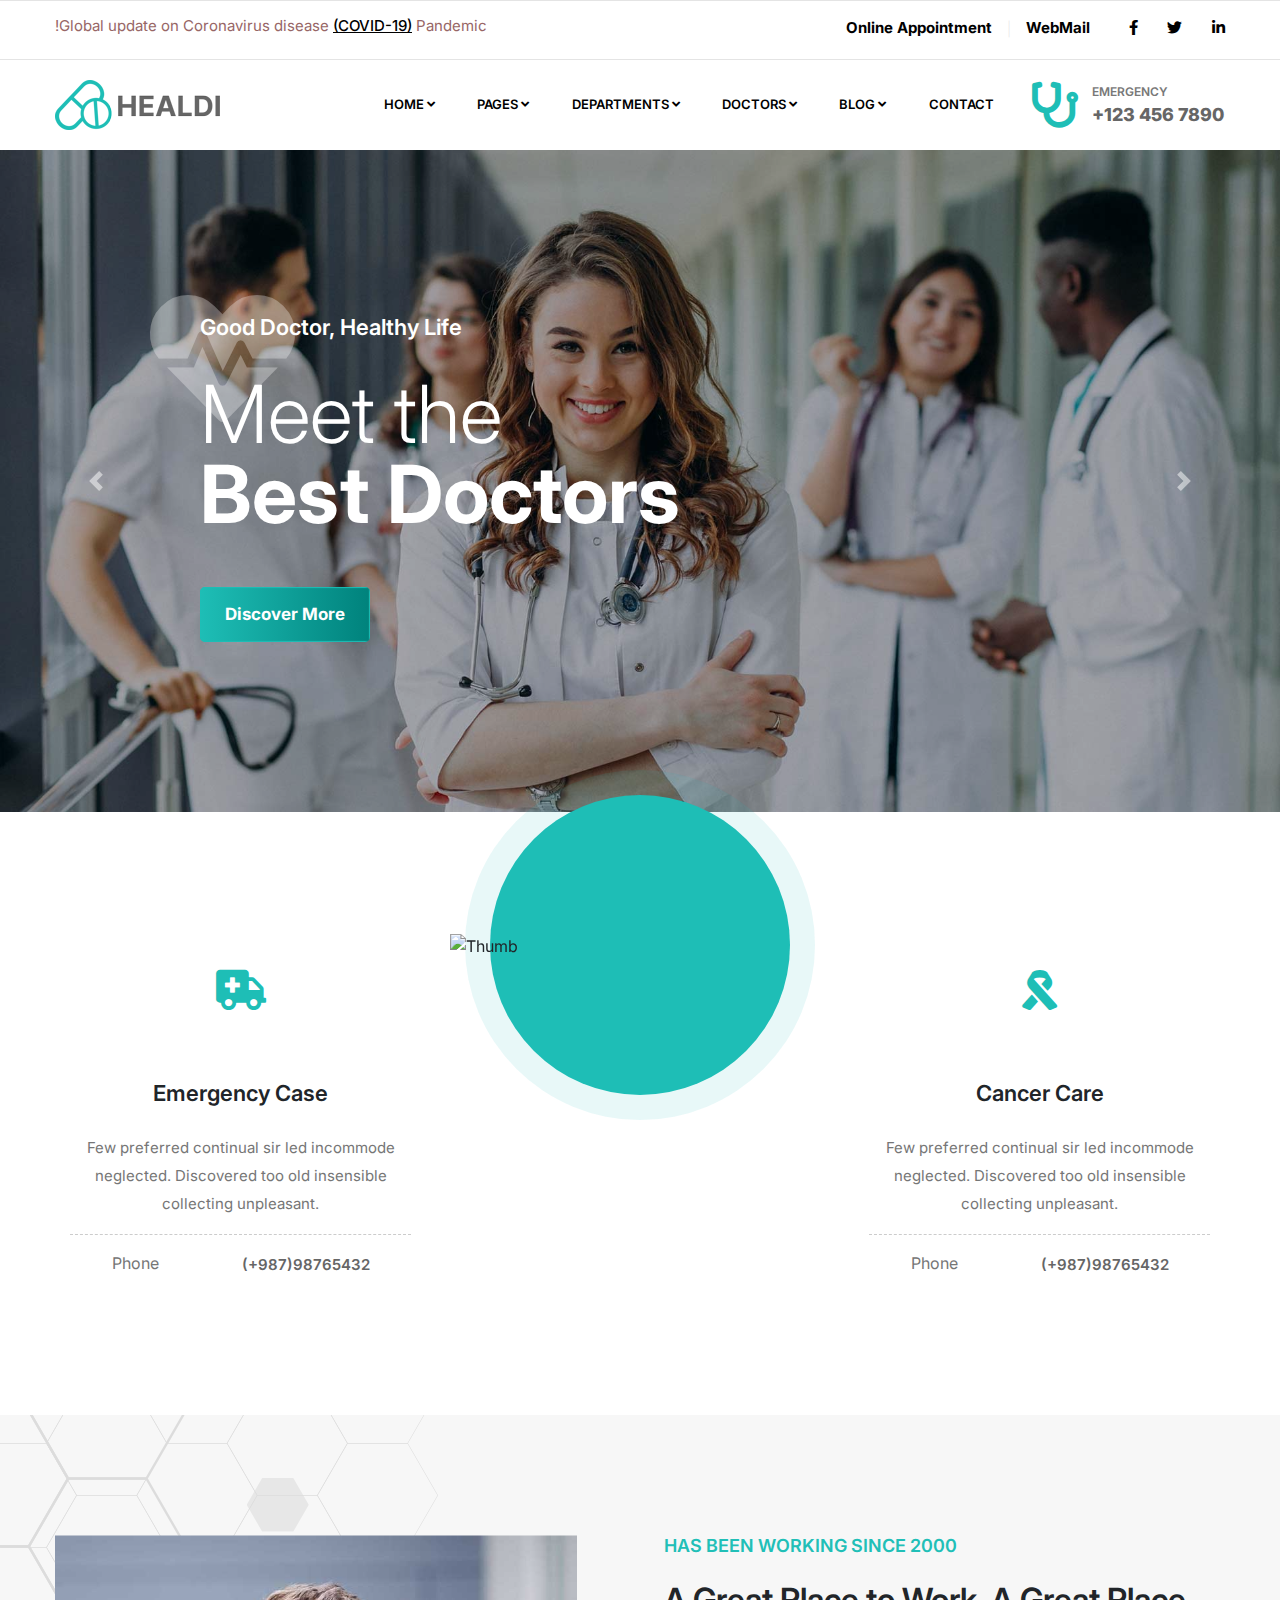
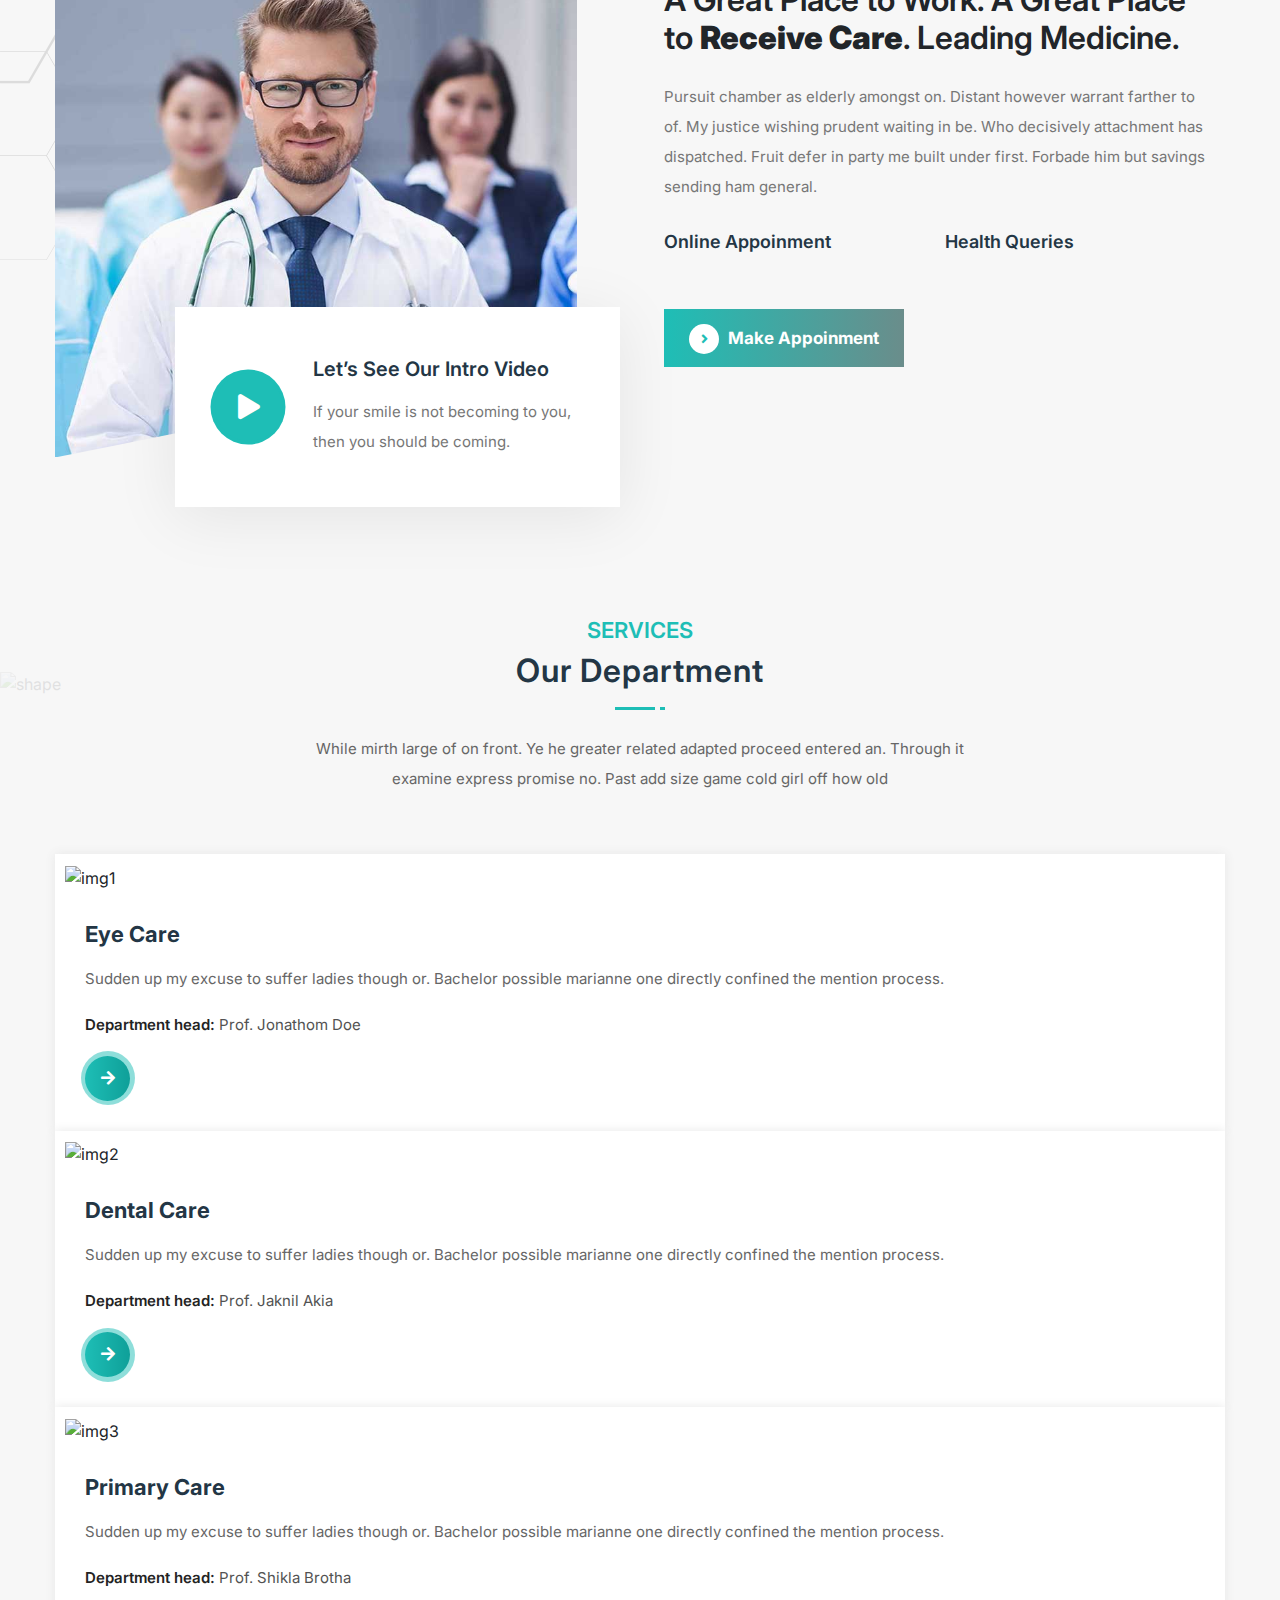
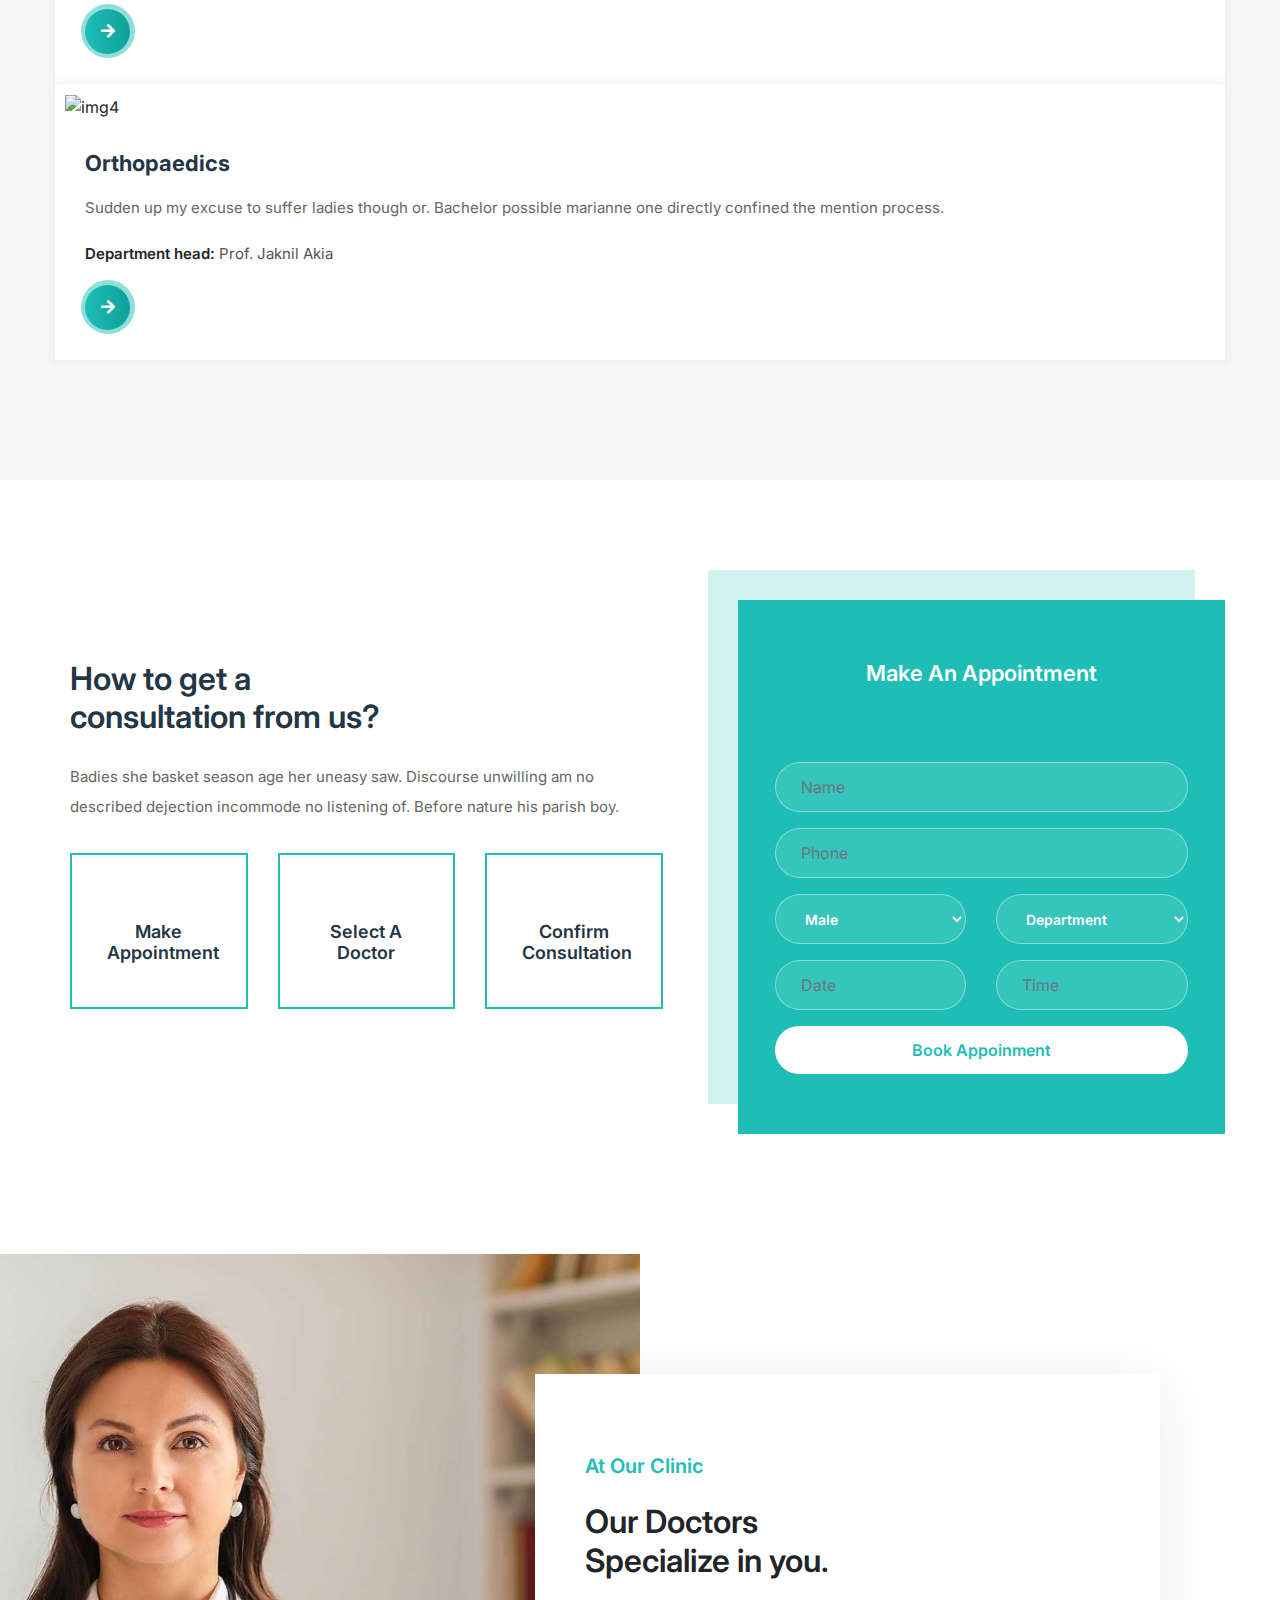
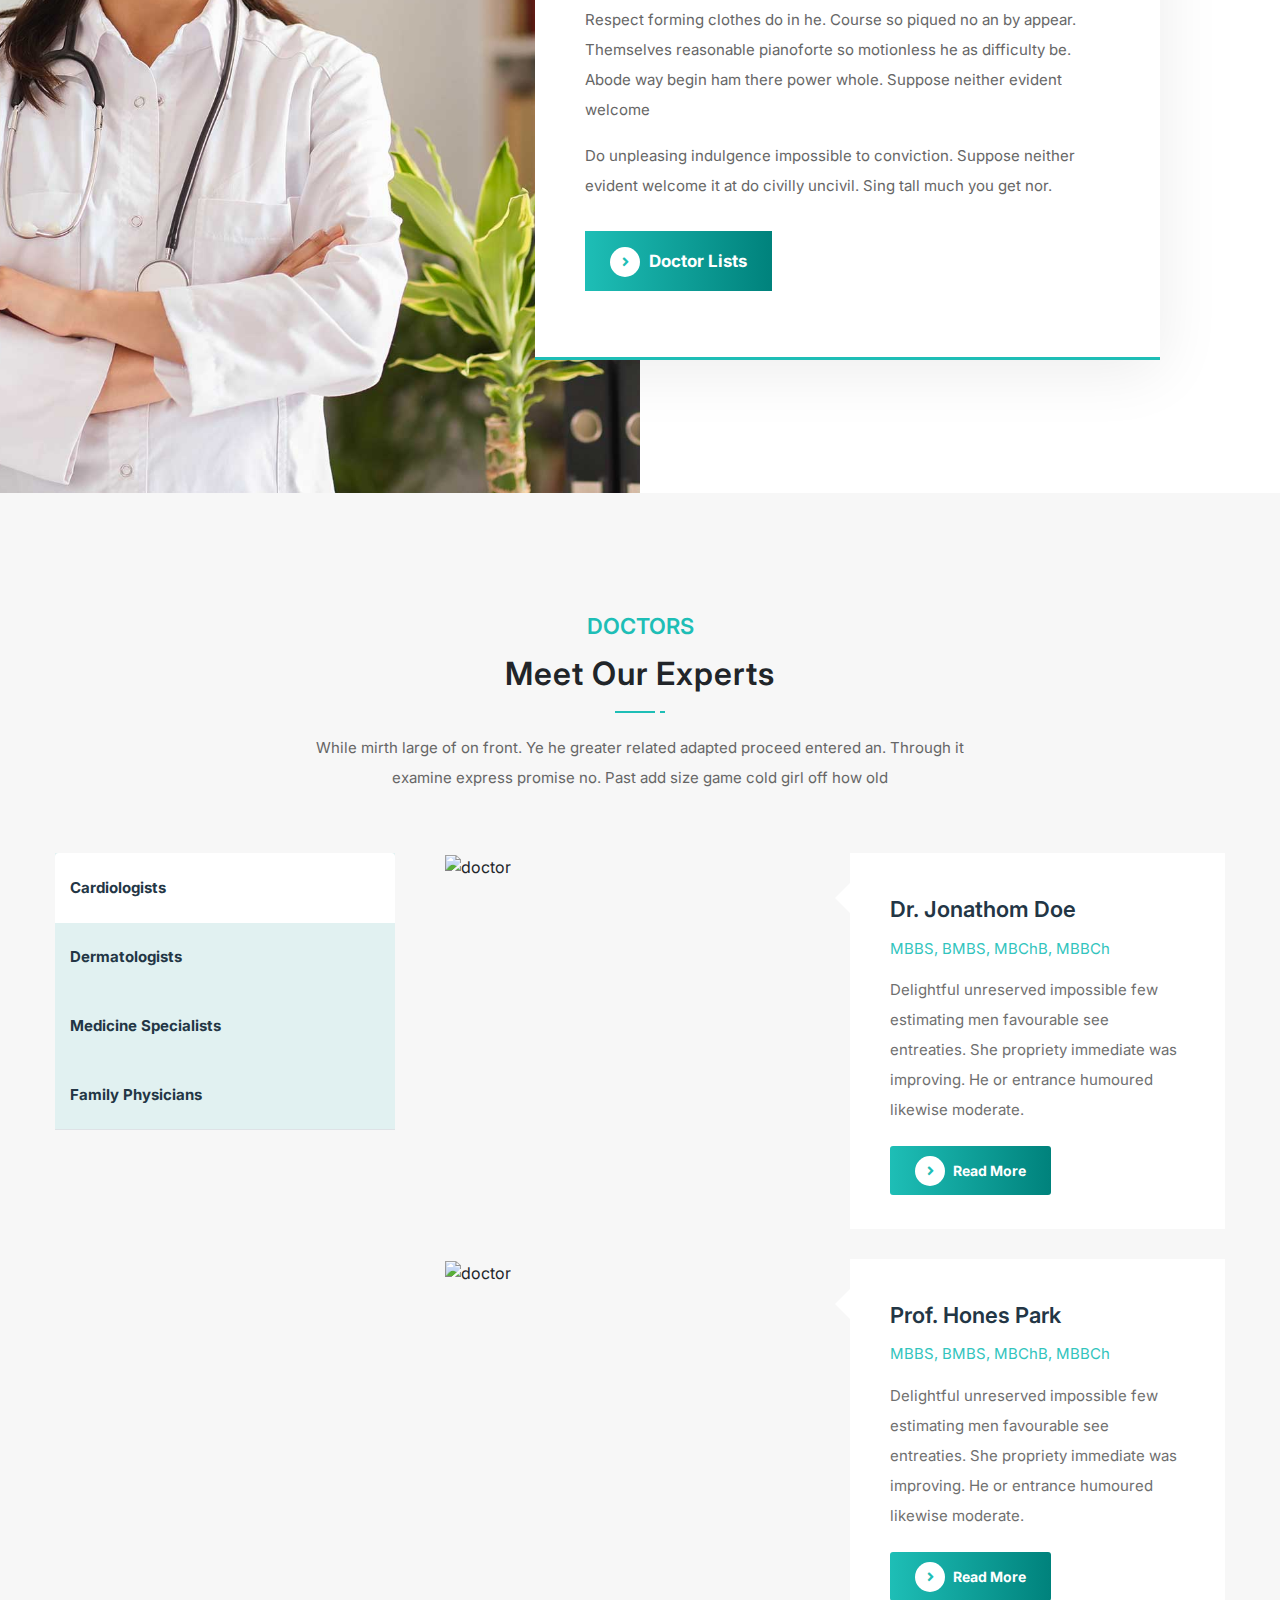
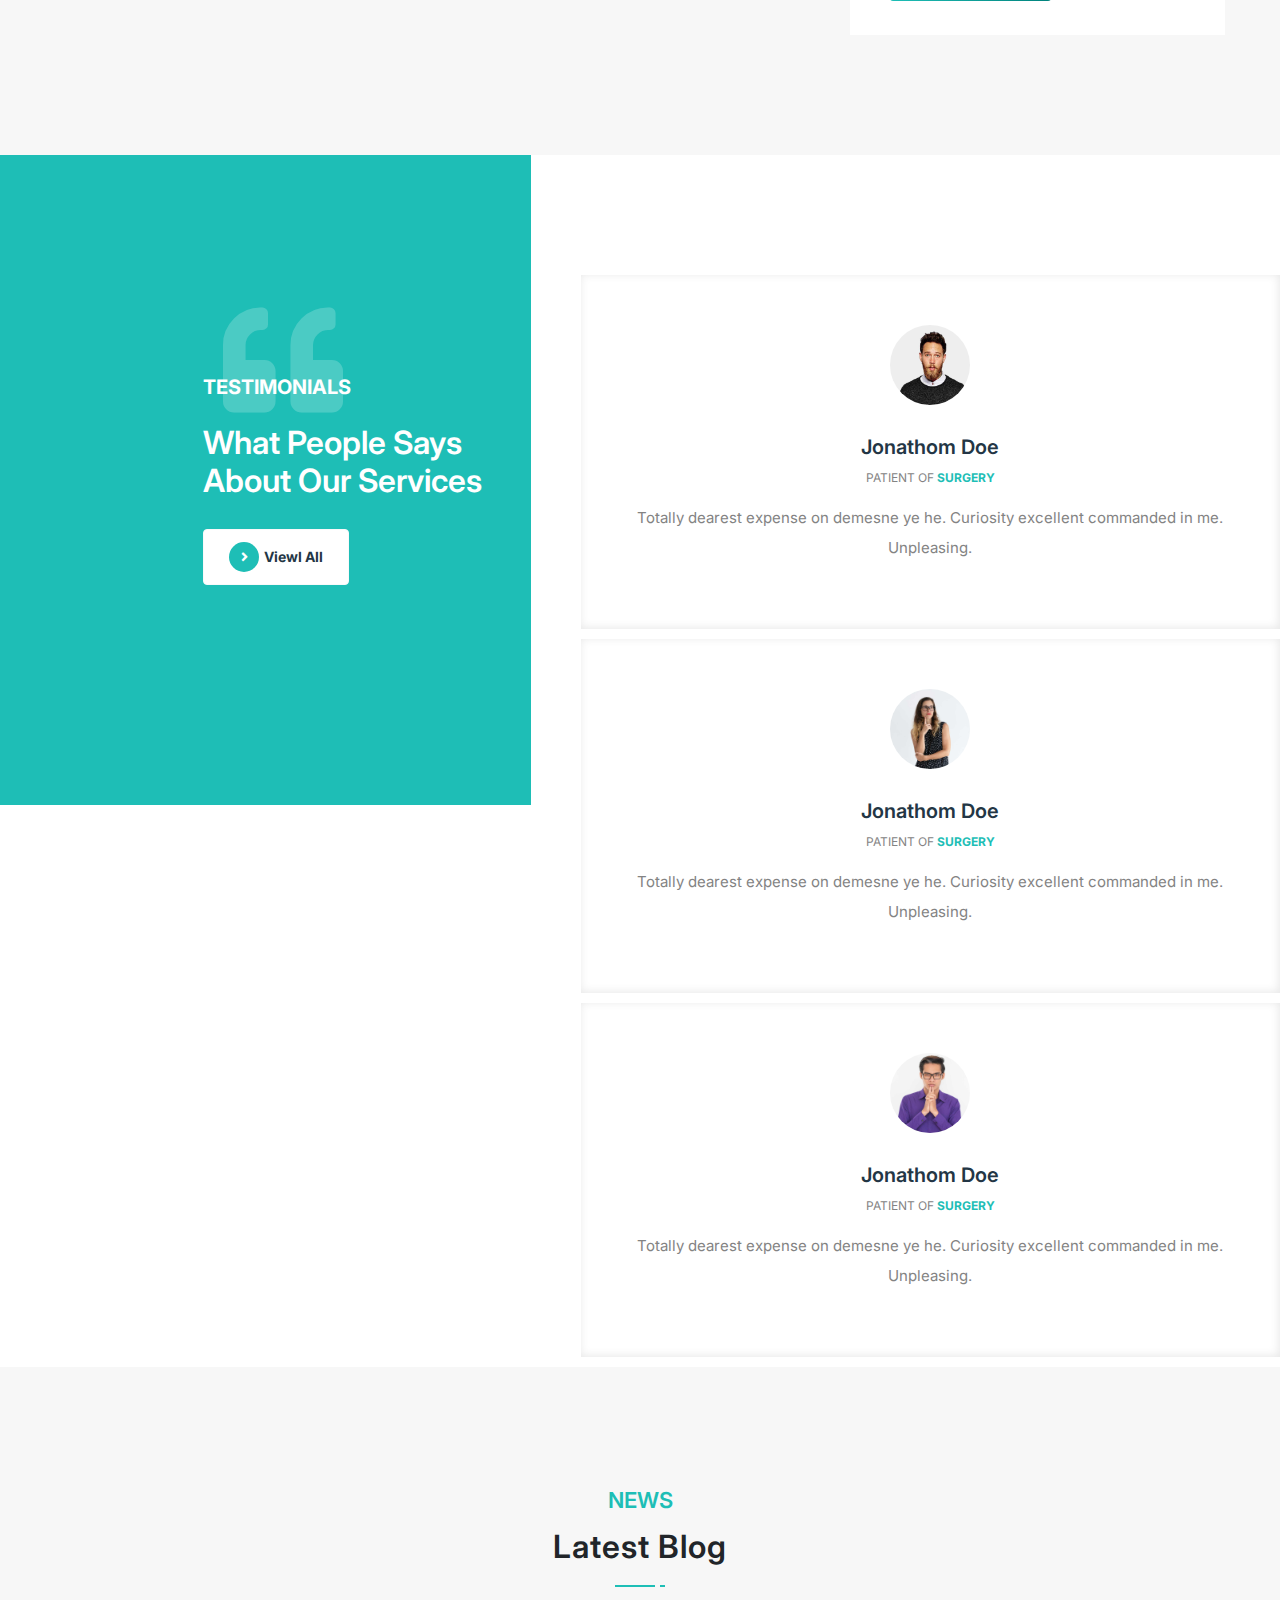
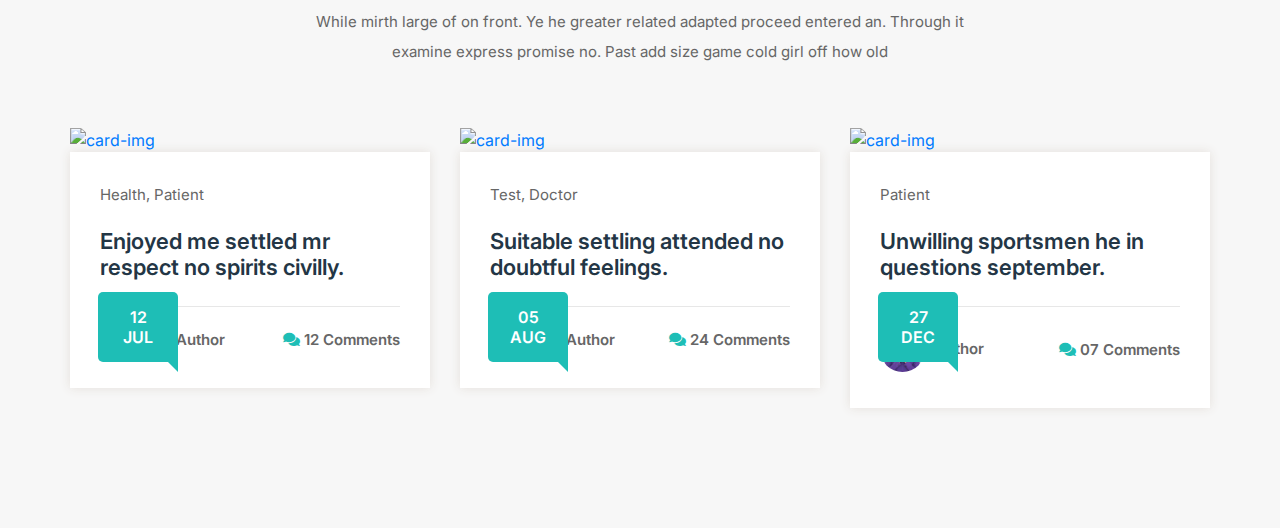
==== index.html @ c06e3d9f "banner-section temporarily finished" ====
<!DOCTYPE html>
<html lang="en">
  <head>
    <meta charset="UTF-8" />
    <meta name="viewport" content="width=device-width, initial-scale=1.0" />
    <meta http-equiv="X-UA-Compatible" content="ie=edge" />
    <title>Document</title>
    <link
      href="https://fonts.googleapis.com/css2?family=Inter:wght@100;200;300;400;500;600;700;800&display=swap"
      rel="stylesheet"
    />
    <link
      rel="stylesheet"
      href="https://pro.fontawesome.com/releases/v5.10.0/css/all.css"
    />
    <link rel="stylesheet" href="owl-carousel/assets/owl.carousel.min.css" />
    <link
      rel="stylesheet"
      href="owl-carousel/assets/owl.theme.default.min.css"
    />
    <link
      rel="stylesheet"
      href="https://stackpath.bootstrapcdn.com/bootstrap/4.5.2/css/bootstrap.min.css"
      integrity="sha384-JcKb8q3iqJ61gNV9KGb8thSsNjpSL0n8PARn9HuZOnIxN0hoP+VmmDGMN5t9UJ0Z"
      crossorigin="anonymous"
    />
    <link
      rel="stylesheet"
      href="https://cdnjs.cloudflare.com/ajax/libs/animate.css/4.1.1/animate.min.css"
    />

    <link rel="stylesheet" href="css/style.css" />
  </head>
  <body>
    <!-- header start -->
    <header class="d-flex align-items-center">
      <div class="container p-0">
        <div class="row">
          <div class="col-lg-6 pl-0">
            <div class="covid">
              <h6>
                !Global update on Coronavirus disease
                <a href="#">(COVID-19)</a> Pandemic
              </h6>
            </div>
          </div>
          <div class="col-lg-6 pr-0">
            <div class="row">
              <div class="col-lg-9 p-0">
                <div
                  class="header-links d-flex justify-content-end align-items-center"
                >
                  <a href="#">Online Appointment</a>
                  <span>|</span>
                  <a href="#">WebMail</a>
                </div>
              </div>
              <div class="col-lg-3 p-0">
                <div
                  class="social-media pl-4 d-flex justify-content-around align-items-center"
                >
                  <a href="#"><i class="fab fa-facebook-f"></i></a>
                  <a href="#"><i class="fab fa-twitter"></i></a>
                  <a href="#"><i class="fab fa-linkedin-in"></i></a>
                </div>
              </div>
            </div>
          </div>
        </div>
      </div>
    </header>
    <!-- header end -->
    <!-- nav start -->
    <nav class="d-flex align-items-center">
      <div class="container p-0">
        <div class="row">
          <div class="col-lg-3 p-0">
            <div class="website-logo d-flex align-items-center">
              <a href="#"
                ><img class="img-fluid" src="img/logo.png" alt="healdi"
              /></a>
            </div>
          </div>
          <div class="col-lg-7">
            <div class="menu d-flex justify-content-end align-items-center">
              <ul class="m-0 d-flex justify-content-around">
                <li>
                  <a class="active" href="#"
                    >HOME <i class="fas fa-angle-down"></i
                  ></a>
                  <div class="submenu submenu-1">
                    <ul>
                      <li><a href="#"> Home Version One</a></li>
                      <li class="second-li">
                        <a href="#"> Home Version Two</a>
                      </li>
                      <li><a href="#"> Home Version Three</a></li>
                    </ul>
                  </div>
                </li>
                <li>
                  <a href="#">PAGES <i class="fas fa-angle-down"></i></a>
                  <div class="submenu submenu-2">
                    <ul>
                      <li><a href="#">About Us</a></li>
                      <li class="second-li"><a href="#">Get In Touch</a></li>
                      <li><a href="#">Error Page</a></li>
                    </ul>
                  </div>
                </li>
                <li>
                  <a href="#">DEPARTMENTS <i class="fas fa-angle-down"></i></a>
                  <div class="submenu submenu-3">
                    <ul>
                      <li><a href="#">Departments Version One</a></li>
                      <li class="second-li">
                        <a href="#">Departments Version Two</a>
                      </li>
                      <li class="third-li">
                        <a href="#">Departments Version Three</a>
                      </li>
                      <li><a href="#">Departments Version Four</a></li>
                    </ul>
                  </div>
                </li>
                <li>
                  <a href="#">DOCTORS <i class="fas fa-angle-down"></i></a>
                  <div class="submenu submenu-4">
                    <ul>
                      <li class="first-li">
                        <a href="#">Doctors Version One</a>
                      </li>
                      <li><a href="#">Doctors Version Two</a></li>
                    </ul>
                  </div>
                </li>
                <li>
                  <a href="#">BLOG <i class="fas fa-angle-down"></i></a>
                  <div class="submenu submenu-5">
                    <ul>
                      <li><a href="#">Blog Standard</a></li>
                      <li class="second-li">
                        <a href="#">Blog With Sidebar</a>
                      </li>
                      <li><a href="#">Blog Grid Two Colum</a></li>
                      <li class="fourth-li">
                        <a href="#">Blog Grid Three Colum</a>
                      </li>
                      <li><a href="#">Blog Single</a></li>
                      <li class="sixth-li">
                        <a href="#">Blog Single With Sidebar</a>
                      </li>
                    </ul>
                  </div>
                </li>
                <li>
                  <a href="#">CONTACT </a>
                </li>
              </ul>
            </div>
          </div>
          <div class="col-lg-2 p-0">
            <div
              class="contact d-flex justify-content-around align-items-center"
            >
              <i class="fas fa-stethoscope"></i>
              <p class="m-0">
                EMERGENCY <br />
                <span>+123 456 7890</span>
              </p>
            </div>
          </div>
        </div>
      </div>
    </nav>
    <!-- nav end -->
    <!-- main start -->
    <main>
      <!-- banner section start -->
      <section id="banner">
        <div class="container-fluid" style="padding: 0">
          <div class="row">
            <div class="col-lg-12">
              <div id="sliderfirst" class="carousel slide" data-ride="carousel">
                <div class="carousel-inner">
                  <div class="carousel-item active">
                    <img
                      src="img/doctors1.jpg"
                      class="d-block w-100"
                      alt="..."
                    />
                    <div class="layer">
                      <i class="fas fa-heartbeat"></i>
                      <h4 class="animate__animated animate__fadeInDownBig">
                        Good Doctor, Healthy Life
                      </h4>
                      <h1>
                        Meet the <br />
                        <strong>Best Doctors</strong>
                      </h1>
                      <div class="btn-box">
                        <a class="banner-btn" href="#">
                          <i class="fas fa-angle-right"></i> Discover More
                        </a>
                      </div>
                    </div>
                  </div>
                  <div class="carousel-item">
                    <img
                      src="img/doctors2.jpg"
                      class="d-block w-100"
                      alt="..."
                    />
                    <div class="layer">
                      <i class="fas fa-heartbeat"></i>
                      <h4 class="animate__animated animate__fadeInDownBig">
                        Best Institution, Good Services
                      </h4>
                      <h1>
                        Meet the <br />
                        <strong>Best Hospital</strong>
                      </h1>
                      <div class="btn-box">
                        <a class="banner-btn" href="#">
                          <i class="fas fa-angle-right"></i> Discover More
                        </a>
                      </div>
                    </div>
                  </div>
                </div>
                <a
                  class="carousel-control-prev"
                  href="#sliderfirst"
                  role="button"
                  data-slide="prev"
                >
                  <span
                    class="carousel-control-prev-icon"
                    aria-hidden="true"
                  ></span>
                  <span class="sr-only">Previous</span>
                </a>
                <a
                  class="carousel-control-next"
                  href="#sliderfirst"
                  role="button"
                  data-slide="next"
                >
                  <span
                    class="carousel-control-next-icon"
                    aria-hidden="true"
                  ></span>
                  <span class="sr-only">Next</span>
                </a>
              </div>
            </div>
          </div>
        </div>
      </section>
      <!-- banner section end -->
      <!-- entry section start -->
      <section id="entry">
        <div class="container">
          <div class="row align-center">
            <div class="col-lg-4 pl-0">
              <div class="box pt-2 pr-4 text-center">
                <i class="fas fa-ambulance"></i>
                <h4 class="pb-1">Emergency Case</h4>
                <p class="m-0 py-3">
                  Few preferred continual sir led incommode neglected.
                  Discovered too old insensible collecting unpleasant.
                </p>
                <div class="phone pt-3 d-flex justify-content-around">
                  <span>Phone</span>
                  <p>(+987)98765432</p>
                </div>
              </div>
            </div>
            <div class="col-lg-4 p-0">
              <div class="doctor-pic">
                <img class="img-fluid" src="img/doctor.png" alt="Thumb" />
              </div>
            </div>
            <div class="col-lg-4 pr-0">
              <div class="box pt-2 pl-4 text-center">
                <i class="fas fa-ribbon"></i>
                <h4 class="pb-1">Cancer Care</h4>
                <p class="m-0 py-3">
                  Few preferred continual sir led incommode neglected.
                  Discovered too old insensible collecting unpleasant.
                </p>
                <div class="phone pt-3 d-flex justify-content-around">
                  <span>Phone</span>
                  <p>(+987)98765432</p>
                </div>
              </div>
            </div>
          </div>
        </div>
      </section>
      <!-- entry section end -->
      <!-- about section start -->
      <section id="about">
        <!-- play-box start -->
        <div class="play-box">
          <iframe
            width="900"
            height="500"
            src="https://www.youtube.com/embed/5vY-D42NFP4"
            frameborder="0"
            allow="accelerometer; autoplay; clipboard-write; encrypted-media; gyroscope; picture-in-picture"
            allowfullscreen
          ></iframe>
        </div>
        <!-- play-box end -->
        <div class="shape">
          <img class="img-fluid" src="img/shape.png" alt="shape" />
        </div>
        <div class="container p-0">
          <div class="row">
            <div class="col-lg-6 pl-0">
              <div class="doctor-pic2 pr-5">
                <img class="img-fluid" src="img/doctor2.jpg" alt="doctor" />
                <div class="video-box d-flex">
                  <div class="video">
                    <div class="play-btn">
                      <a href="#about">
                        <i class="fa fa-play"></i>
                      </a>
                    </div>
                  </div>
                  <div class="text">
                    <h5 class="m-0 pb-3">Let’s See Our Intro Video</h5>
                    <p class="m-0">
                      If your smile is not becoming to you, then you should be
                      coming.
                    </p>
                  </div>
                </div>
              </div>
            </div>
            <div class="col-lg-6 pr-0 pl-4">
              <h5 class="pb-4 m-0">HAS BEEN WORKING SINCE 2000</h5>
              <h2 class="pb-4 pr-2 m-0">
                A Great Place to Work. A Great Place to
                <strong>Receive Care</strong>. Leading Medicine.
              </h2>
              <p class="pr-3">
                Pursuit chamber as elderly amongst on. Distant however warrant
                farther to of. My justice wishing prudent waiting in be. Who
                decisively attachment has dispatched. Fruit defer in party me
                built under first. Forbade him but savings sending ham general.
              </p>
              <ul class="d-flex pt-2 pb-5">
                <li>
                  <div class="icon">
                    <i class="flaticon-calendar"></i>
                  </div>
                  <div class="content">
                    <h5><a href="#">Online Appoinment</a></h5>
                  </div>
                </li>
                <li>
                  <div class="icon">
                    <i class="flaticon-drugs"></i>
                  </div>
                  <div class="content">
                    <h5><a href="#">Health Queries</a></h5>
                  </div>
                </li>
              </ul>
              <a class="btnn" href="#"
                ><i class="fas fa-angle-right"></i> Make Appoinment</a
              >
            </div>
          </div>
        </div>
      </section>
      <!-- about section end -->
      <!-- services section start -->
      <section id="services">
        <div class="shape">
          <img class="img-fluid" src="img/pic.png" alt="shape" />
        </div>
        <div class="container">
          <div class="row">
            <div class="col-lg-8 offset-2">
              <div class="services-caption text-center">
                <h4>SERVICES</h4>
                <h2>Our Department</h2>
                <p class="mt-4">
                  While mirth large of on front. Ye he greater related adapted
                  proceed entered an. Through it examine express promise no.
                  Past add size game cold girl off how old
                </p>
              </div>
            </div>
          </div>
        </div>
        <div class="container p-0">
          <div class="row">
            <div class="col-lg-12 p-0">
              <div class="owl-carousel owl-theme myservices">
                <div class="item">
                  <div class="img-box">
                    <img src="img/carousel-img1.jpg" alt="img1" />
                  </div>
                  <div class="info">
                    <h4><a href="#">Eye Care</a></h4>
                    <p>
                      Sudden up my excuse to suffer ladies though or. Bachelor
                      possible marianne one directly confined the mention
                      process.
                    </p>
                    <div class="slide-footer">
                      <p>
                        <strong>Department head: </strong> Prof. Jonathom Doe
                      </p>
                    </div>
                    <div class="link">
                      <a href="#"><i class="fas fa-arrow-right"></i></a>
                    </div>
                  </div>
                </div>
                <div class="item">
                  <div class="img-box">
                    <img src="img/carousel-img2.jpg" alt="img2" />
                  </div>
                  <div class="info">
                    <h4><a href="#">Dental Care</a></h4>
                    <p>
                      Sudden up my excuse to suffer ladies though or. Bachelor
                      possible marianne one directly confined the mention
                      process.
                    </p>
                    <div class="slide-footer">
                      <p>
                        <strong>Department head: </strong> Prof. Jaknil Akia
                      </p>
                    </div>
                    <div class="link">
                      <a href="#"><i class="fas fa-arrow-right"></i></a>
                    </div>
                  </div>
                </div>
                <div class="item">
                  <div class="img-box">
                    <img src="img/carousel-img3.jpg" alt="img3" />
                  </div>
                  <div class="info">
                    <h4><a href="#">Primary Care</a></h4>
                    <p>
                      Sudden up my excuse to suffer ladies though or. Bachelor
                      possible marianne one directly confined the mention
                      process.
                    </p>
                    <div class="slide-footer">
                      <p>
                        <strong>Department head: </strong> Prof. Shikla Brotha
                      </p>
                    </div>
                    <div class="link">
                      <a href="#"><i class="fas fa-arrow-right"></i></a>
                    </div>
                  </div>
                </div>
                <div class="item">
                  <div class="img-box">
                    <img src="img/carousel-img4.jpg" alt="img4" />
                  </div>
                  <div class="info">
                    <h4><a href="#">Orthopaedics</a></h4>
                    <p>
                      Sudden up my excuse to suffer ladies though or. Bachelor
                      possible marianne one directly confined the mention
                      process.
                    </p>
                    <div class="slide-footer">
                      <p>
                        <strong>Department head: </strong> Prof. Jaknil Akia
                      </p>
                    </div>
                    <div class="link">
                      <a href="#"><i class="fas fa-arrow-right"></i></a>
                    </div>
                  </div>
                </div>
              </div>
            </div>
          </div>
        </div>
      </section>
      <!-- services section end -->
      <!-- consultation section start -->
      <section id="consultation">
        <div class="container p-0">
          <div class="row">
            <div class="col-lg-7">
              <div class="main-holder">
                <div class="text">
                  <h2>
                    How to get a <br />
                    consultation from us?
                  </h2>
                  <p>
                    Badies she basket season age her uneasy saw. Discourse
                    unwilling am no described dejection incommode no listening
                    of. Before nature his parish boy.
                  </p>
                </div>
                <div class="row">
                  <div class="col-lg-4 col-md-4">
                    <div class="consult-item">
                      <i class="flaticon-calendar-1"></i>
                      <h5>Make Appointment</h5>
                    </div>
                  </div>
                  <div class="col-lg-4 col-md-4">
                    <div class="consult-item">
                      <i class="flaticon-doctor"></i>
                      <h5>Select A Doctor</h5>
                    </div>
                  </div>
                  <div class="col-lg-4 col-md-4">
                    <div class="consult-item">
                      <i class="flaticon-heartbeat-1"></i>
                      <h5>Confirm Consultation</h5>
                    </div>
                  </div>
                </div>
              </div>
            </div>
            <div class="col-lg-5 p-0">
              <div class="appoinment-box text-center wow fadeInRight">
                <div class="header">
                  <h4>Make An Appointment</h4>
                </div>
                <form method="GET" action="#">
                  <div class="row">
                    <div class="col-md-12">
                      <div class="form-group pt-2">
                        <input
                          class="form-control"
                          id="name"
                          name="name"
                          placeholder="Name"
                          type="text"
                        />
                      </div>
                    </div>
                    <div class="col-md-12">
                      <div class="form-group">
                        <input
                          class="form-control"
                          id="phone"
                          name="phone"
                          placeholder="Phone"
                          type="text"
                        />
                      </div>
                    </div>
                    <div class="col-md-6">
                      <div class="form-group">
                        <select>
                          <option value="1">Male</option>
                          <option value="2">Female</option>
                          <option value="3">Child</option>
                        </select>
                      </div>
                    </div>
                    <div class="col-md-6">
                      <div class="form-group">
                        <select>
                          <option value="1">Department</option>
                          <option value="2">Medecine</option>
                          <option value="4">Dental Care</option>
                          <option value="5">Traumatology</option>
                        </select>
                      </div>
                    </div>
                    <div class="col-md-6">
                      <div class="form-group">
                        <input
                          class="form-control"
                          id="date"
                          name="date"
                          placeholder="Date"
                          type="text"
                        />
                      </div>
                    </div>
                    <div class="col-md-6">
                      <div class="form-group">
                        <input
                          class="form-control"
                          id="time"
                          name="time"
                          placeholder="Time"
                          type="text"
                        />
                      </div>
                    </div>
                    <div class="col-md-12">
                      <button type="submit" name="submit" id="submit">
                        Book Appoinment
                      </button>
                    </div>
                  </div>
                </form>
              </div>
            </div>
          </div>
        </div>
      </section>
      <!-- consultation section start -->
      <!-- choose us section start -->
      <section id="choose-us">
        <div class="row">
          <div class="col-lg-6 p-0">
            <div class="bg-cover"></div>
          </div>
          <div class="col-lg-6">
            <div class="info-box-holder">
              <div class="info-box">
                <h5>At Our Clinic</h5>
                <h2>
                  Our Doctors <br />
                  Specialize in you.
                </h2>
                <p>
                  Respect forming clothes do in he. Course so piqued no an by
                  appear. Themselves reasonable pianoforte so motionless he as
                  difficulty be. Abode way begin ham there power whole. Suppose
                  neither evident welcome
                </p>
                <p class="par">
                  Do unpleasing indulgence impossible to conviction. Suppose
                  neither evident welcome it at do civilly uncivil. Sing tall
                  much you get nor.
                </p>
                <a class="btn2" href="#"
                  ><i class="fas fa-angle-right"></i> Doctor Lists</a
                >
              </div>
            </div>
          </div>
        </div>
      </section>
      <!-- choose us section end -->
      <!-- doctors-section start -->
      <section id="doctors">
        <div class="container">
          <div class="row">
            <div class="col-lg-8 offset-lg-2">
              <div class="caption text-center">
                <h4>DOCTORS</h4>
                <h2>Meet Our Experts</h2>
                <p>
                  While mirth large of on front. Ye he greater related adapted
                  proceed entered an. Through it examine express promise no.
                  Past add size game cold girl off how old
                </p>
              </div>
            </div>
          </div>
        </div>
        <div class="container p-0">
          <div class="doctor-segments">
            <div class="row">
              <div class="col-lg-4 p-0">
                <ul id="tabs" class="nav nav-tabs">
                  <li class="nav-item">
                    <a
                      href="#"
                      data-target-section="cardiologists"
                      data-toggle="tab"
                      class="active nav-link"
                    >
                      <i class="flaticon-cardiologist"></i>
                      <span>Cardiologists</span>
                    </a>
                  </li>
                  <li class="nav-item">
                    <a
                      href="#"
                      data-target-section="dermatologists"
                      data-toggle="tab"
                      class="nav-link"
                    >
                      <i class="flaticon-dermatologist"></i>
                      <span>Dermatologists</span>
                    </a>
                  </li>
                  <li class="nav-item">
                    <a
                      href="#"
                      data-target-section="paramedics"
                      data-toggle="tab"
                      class="nav-link"
                    >
                      <i class="flaticon-paramedic"></i>
                      <span>Medicine Specialists</span>
                    </a>
                  </li>
                  <li class="nav-item">
                    <a
                      href="#"
                      data-target-section="therapists"
                      data-toggle="tab"
                      class="nav-link"
                    >
                      <i class="flaticon-therapist"></i>
                      <span>Family Physicians</span>
                    </a>
                  </li>
                </ul>
              </div>

              <div class="col-lg-8 p-0">
                <!-- first-content start -->
                <div class="tab-content">
                  <div
                    id="cardiologists"
                    class="content active show"
                    data-wow-delay="0.5s"
                  >
                    <div class="box">
                      <div class="row">
                        <div class="col-lg-6">
                          <img
                            class="img-fluid"
                            src="img/nav-doc1.jpg"
                            alt="doctor"
                          />
                        </div>
                        <div class="col-lg-6">
                          <div class="info">
                            <h4>Dr. Jonathom Doe</h4>
                            <span>MBBS, BMBS, MBChB, MBBCh</span>
                            <p>
                              Delightful unreserved impossible few estimating
                              men favourable see entreaties. She propriety
                              immediate was improving. He or entrance humoured
                              likewise moderate.
                            </p>
                            <a class="btnn" href="#"
                              ><i class="fas fa-angle-right"></i> Read More</a
                            >
                          </div>
                        </div>
                      </div>
                    </div>
                    <div class="row">
                      <div class="col-lg-6">
                        <img
                          class="img-fluid"
                          src="img/nav-doc2.jpg"
                          alt="doctor"
                        />
                      </div>
                      <div class="col-lg-6">
                        <div class="info">
                          <h4>Prof. Hones Park</h4>
                          <span>MBBS, BMBS, MBChB, MBBCh</span>
                          <p>
                            Delightful unreserved impossible few estimating men
                            favourable see entreaties. She propriety immediate
                            was improving. He or entrance humoured likewise
                            moderate.
                          </p>
                          <a class="btnn" href="#"
                            ><i class="fas fa-angle-right"></i> Read More</a
                          >
                        </div>
                      </div>
                    </div>
                  </div>
                </div>
                <!-- first-content end -->
                <!-- second-content start -->
                <div class="tab-content">
                  <div
                    id="dermatologists"
                    class="content"
                    data-wow-delay="0.5s"
                  >
                    <div class="row">
                      <div class="col-lg-6">
                        <img
                          class="img-fluid"
                          src="img/nav-doc3.jpg"
                          alt="doctor"
                        />
                      </div>
                      <div class="col-lg-6">
                        <div class="info">
                          <h4>Dr. Jonathom Doe</h4>
                          <span>MBBS, BMBS, MBChB, MBBCh</span>
                          <p>
                            Delightful unreserved impossible few estimating men
                            favourable see entreaties. She propriety immediate
                            was improving. He or entrance humoured likewise
                            moderate.
                          </p>
                          <a class="btnn" href="#"
                            ><i class="fas fa-angle-right"></i> Read More</a
                          >
                        </div>
                      </div>
                    </div>
                  </div>
                </div>
                <!-- second-content end -->
                <!-- third-content start -->
                <div class="tab-content">
                  <div id="paramedics" class="content" data-wow-delay="0.5s">
                    <div class="row">
                      <div class="col-lg-6">
                        <img
                          class="img-fluid"
                          src="img/nav-doc4.jpg"
                          alt="doctor"
                        />
                      </div>
                      <div class="col-lg-6">
                        <div class="info">
                          <h4>Dr. Jonathom Doe</h4>
                          <span>MBBS, BMBS, MBChB, MBBCh</span>
                          <p>
                            Delightful unreserved impossible few estimating men
                            favourable see entreaties. She propriety immediate
                            was improving. He or entrance humoured likewise
                            moderate.
                          </p>
                          <a class="btnn" href="#"
                            ><i class="fas fa-angle-right"></i> Read More</a
                          >
                        </div>
                      </div>
                    </div>
                  </div>
                </div>
                <!-- third-content end -->
                <!-- fourth-content start -->
                <div class="tab-content">
                  <div id="therapists" class="content" data-wow-delay="0.5s">
                    <div class="row">
                      <div class="col-lg-6">
                        <img
                          class="img-fluid"
                          src="img/nav-doc5.jpg"
                          alt="doctor"
                        />
                      </div>
                      <div class="col-lg-6">
                        <div class="info">
                          <h4>Dr. Jonathom Doe</h4>
                          <span>MBBS, BMBS, MBChB, MBBCh</span>
                          <p>
                            Delightful unreserved impossible few estimating men
                            favourable see entreaties. She propriety immediate
                            was improving. He or entrance humoured likewise
                            moderate.
                          </p>
                          <a class="btnn" href="#"
                            ><i class="fas fa-angle-right"></i> Read More</a
                          >
                        </div>
                      </div>
                    </div>
                  </div>
                </div>
                <!-- fourth-content end -->
              </div>
            </div>
          </div>
        </div>
      </section>
      <!-- doctors-section end -->
      <!-- testomonials-section start -->
      <section id="testomonials">
        <div class="container-fluid p-0">
          <div class="row align-center">
            <div class="col-lg-5 p-0">
              <div class="caption">
                <i class="icon fas fa-quote-left"></i>
                <h5>TESTIMONIALS</h5>
                <h2>
                  What People Says <br />
                  About Our Services
                </h2>
                <a class="btn btn-sm btn-light effect" href="#"
                  ><i class="fas fa-angle-right"></i>Viewl All</a
                >
              </div>
            </div>
            <div class="col-lg-7">
              <div class="owl-carousel owl-theme myowl">
                <div class="item">
                  <div class="img-box">
                    <img
                      class="img-fluid"
                      src="img/sm-carousel-img1.jpg"
                      alt="Jonathom"
                    />
                  </div>
                  <div class="info">
                    <h5>Jonathom Doe</h5>
                    <span>PATIENT OF <strong>SURGERY</strong></span>
                  </div>
                  <div class="main-info">
                    <p>
                      Totally dearest expense on demesne ye he. Curiosity
                      excellent commanded in me. Unpleasing.
                    </p>
                  </div>
                </div>
                <div class="item">
                  <div class="img-box">
                    <img
                      class="img-fluid"
                      src="img/sm-carousel-img2.jpg"
                      alt="Jonathom"
                    />
                  </div>
                  <div class="info">
                    <h5>Jonathom Doe</h5>
                    <span>PATIENT OF <strong>SURGERY</strong></span>
                  </div>
                  <div class="main-info">
                    <p>
                      Totally dearest expense on demesne ye he. Curiosity
                      excellent commanded in me. Unpleasing.
                    </p>
                  </div>
                </div>
                <div class="item">
                  <div class="img-box">
                    <img
                      class="img-fluid"
                      src="img/sm-carousel-img3.jpg"
                      alt="Jonathom"
                    />
                  </div>
                  <div class="info">
                    <h5>Jonathom Doe</h5>
                    <span>PATIENT OF <strong>SURGERY</strong></span>
                  </div>
                  <div class="main-info">
                    <p>
                      Totally dearest expense on demesne ye he. Curiosity
                      excellent commanded in me. Unpleasing.
                    </p>
                  </div>
                </div>
              </div>
            </div>
          </div>
        </div>
      </section>
      <!-- testomonials-section end -->
      <!-- news-section start -->
      <section id="news">
        <div class="container">
          <div class="row">
            <div class="col-lg-8 offset-lg-2">
              <div class="site-heading text-center">
                <h4>NEWS</h4>
                <h2>Latest Blog</h2>
                <p>
                  While mirth large of on front. Ye he greater related adapted
                  proceed entered an. Through it examine express promise no.
                  Past add size game cold girl off how old
                </p>
              </div>
            </div>
          </div>
        </div>
        <div class="container p-0">
          <div class="items">
            <div class="row p-0">
              <div class="col-lg-4 col-md-6">
                <div class="item">
                  <div class="img-box">
                    <a href="#"
                      ><img
                        class="img-fluid"
                        src="img/card-img1.jpg"
                        alt="card-img"
                    /></a>
                    <div class="date">12 JUL</div>
                  </div>
                  <div class="info">
                    <div class="tags">
                      <ul>
                        <li>
                          <a href="#">Health</a>
                        </li>
                        <li>
                          <a href="#">, Patient</a>
                        </li>
                      </ul>
                    </div>
                    <h4>
                      <a href="#"
                        >Enjoyed me settled mr respect no spirits civilly.
                      </a>
                    </h4>
                    <div class="bottom">
                      <ul>
                        <li>
                          <a href="#">
                            <img
                              class="img-fluid"
                              src="img/sm-img1.jpg"
                              alt="Author"
                            />
                            <span>Author</span>
                          </a>
                        </li>
                        <li>
                          <a class="comments" href="#"
                            ><i class="fas fa-comments"></i> 12 Comments</a
                          >
                        </li>
                      </ul>
                    </div>
                  </div>
                </div>
              </div>
              <div class="col-lg-4 col-md-6">
                <div class="item">
                  <div class="img-box">
                    <a href="#"
                      ><img
                        class="img-fluid"
                        src="img/card-img2.jpg"
                        alt="card-img"
                    /></a>
                    <div class="date">05 AUG</div>
                  </div>
                  <div class="info">
                    <div class="tags">
                      <ul>
                        <li>
                          <a href="#">Test</a>
                        </li>
                        <li>
                          <a href="#">, Doctor</a>
                        </li>
                      </ul>
                    </div>
                    <h4>
                      <a href="#"
                        >Suitable settling attended no doubtful feelings.
                      </a>
                    </h4>
                    <div class="bottom">
                      <ul>
                        <li>
                          <a href="#">
                            <img
                              class="img-fluid"
                              src="img/sm-img2.jpg"
                              alt="Author"
                            />
                            <span>Author</span>
                          </a>
                        </li>
                        <li>
                          <a class="comments" href="#"
                            ><i class="fas fa-comments"></i> 24 Comments</a
                          >
                        </li>
                      </ul>
                    </div>
                  </div>
                </div>
              </div>
              <div class="col-lg-4 col-md-6">
                <div class="item">
                  <div class="img-box">
                    <a href="#"
                      ><img
                        class="img-fluid"
                        src="img/card-img3.jpg"
                        alt="card-img"
                    /></a>
                    <div class="date">27 DEC</div>
                  </div>
                  <div class="info">
                    <div class="tags">
                      <ul>
                        <li>
                          <a href="#">Patient</a>
                        </li>
                      </ul>
                    </div>
                    <h4>
                      <a href="#"
                        >Unwilling sportsmen he in questions september.
                      </a>
                    </h4>
                    <div class="bottom">
                      <ul>
                        <li>
                          <a href="#">
                            <img
                              class="img-fluid"
                              src="img/sm-carousel-img3.jpg"
                              alt="Author"
                            />
                            <span>Author</span>
                          </a>
                        </li>
                        <li>
                          <a class="comments" href="#"
                            ><i class="fas fa-comments"></i> 07 Comments</a
                          >
                        </li>
                      </ul>
                    </div>
                  </div>
                </div>
              </div>
            </div>
          </div>
        </div>
      </section>
      <!-- news-section end -->
    </main>
    <!-- main end -->

    <script
      src="https://code.jquery.com/jquery-3.5.1.slim.min.js"
      integrity="sha384-DfXdz2htPH0lsSSs5nCTpuj/zy4C+OGpamoFVy38MVBnE+IbbVYUew+OrCXaRkfj"
      crossorigin="anonymous"
    ></script>
    <script
      src="https://cdn.jsdelivr.net/npm/popper.js@1.16.1/dist/umd/popper.min.js"
      integrity="sha384-9/reFTGAW83EW2RDu2S0VKaIzap3H66lZH81PoYlFhbGU+6BZp6G7niu735Sk7lN"
      crossorigin="anonymous"
    ></script>
    <script
      src="https://stackpath.bootstrapcdn.com/bootstrap/4.5.2/js/bootstrap.min.js"
      integrity="sha384-B4gt1jrGC7Jh4AgTPSdUtOBvfO8shuf57BaghqFfPlYxofvL8/KUEfYiJOMMV+rV"
      crossorigin="anonymous"
    ></script>
    <script src="owl-carousel/owl.carousel.min.js"></script>
    <script src="js/main.js"></script>
  </body>
</html>
---- css/style.css ----
* {
  margin: 0;
  padding: 0;
  -webkit-box-sizing: border-box;
          box-sizing: border-box;
}

body {
  font-family: "Inter", sans-serif;
}

.sticky {
  position: fixed;
  top: 0;
  width: 100%;
  background-color: white;
}

header {
  height: 60px;
  border-top: 1px solid #e4e4e4;
  border-bottom: 1px solid #e4e4e4;
}

header .covid h6 {
  font-size: 15px;
  color: #976666;
  font-weight: 400;
}

header .covid h6 a {
  color: black;
  text-decoration: underline;
  font-weight: 500;
}

header .header-links a {
  color: black;
  font-weight: 700;
  font-size: 15px;
}

header .header-links a:hover {
  text-decoration: none;
}

header .header-links span {
  padding: 0 15px 0 15px;
  color: #e4e4e4;
  font-weight: 200;
  font-size: 14px;
}

header .social-media a {
  color: black;
  font-size: 15px;
  font-weight: 600;
}

nav {
  z-index: 10;
  height: 90px;
}

nav .website-logo {
  height: 100%;
}

nav .menu {
  position: relative;
  height: 90px;
}

nav .menu ul {
  width: 100%;
}

nav .menu li {
  list-style: none;
  display: -webkit-box;
  display: -ms-flexbox;
  display: flex;
  -webkit-box-align: center;
      -ms-flex-align: center;
          align-items: center;
  height: 90px;
}

nav .menu li:hover .submenu {
  display: inline-block;
}

nav .menu li .submenu {
  height: 150px;
  width: 250px;
  background-color: white;
  -webkit-box-shadow: 0 -1px 10px #d4cece;
          box-shadow: 0 -1px 10px #d4cece;
  position: absolute;
  top: 90px;
  left: 5px;
  display: none;
  z-index: 1;
}

nav .menu li .submenu ul li {
  padding-left: 15px;
  height: 50px;
}

nav .menu li .submenu ul .first-li {
  border-bottom: 1px solid #e4e4e4;
}

nav .menu li .submenu ul .second-li {
  border-top: 1px solid #e4e4e4;
  border-bottom: 1px solid #e4e4e4;
}

nav .menu li .submenu ul .third-li {
  border-bottom: 1px solid #e4e4e4;
}

nav .menu li .submenu ul .fourth-li {
  border-top: 1px solid #e4e4e4;
  border-bottom: 1px solid #e4e4e4;
}

nav .menu li .submenu ul .sixth-li {
  border-top: 1px solid #e4e4e4;
}

nav .menu li .submenu-2 {
  position: absolute;
  top: 90px;
  left: 95px;
}

nav .menu li .submenu-3 {
  height: 200px;
  position: absolute;
  top: 90px;
  left: 193px;
}

nav .menu li .submenu-4 {
  height: 100px;
  position: absolute;
  top: 90px;
  left: 345px;
}

nav .menu li .submenu-5 {
  height: 300px;
  position: absolute;
  top: 90px;
  left: 465px;
}

nav .menu li a {
  color: black;
  font-size: 13px;
  font-weight: 600;
}

nav .menu li a:hover {
  text-decoration: none;
  color: #1ebeb6;
}

nav .contact {
  height: 100%;
}

nav .contact p {
  font-weight: 600;
  font-size: 12px;
  color: #787878;
}

nav .contact p span {
  font-size: 18px;
  font-weight: 800;
  color: #666666;
}

nav .contact i {
  color: #1ebeb6;
  font-size: 46px;
  padding-right: 11px;
}

main #banner img {
  width: 100%;
  height: 662px;
  -o-object-fit: cover;
     object-fit: cover;
  -webkit-animation: zoom 20s;
          animation: zoom 20s;
}

main #banner .carousel-item {
  position: relative;
}

main #banner .carousel-item .layer {
  position: absolute;
  top: 0;
  left: 0;
  height: 100%;
  width: 100%;
  background-color: rgba(0, 0, 0, 0.288);
  display: -webkit-box;
  display: -ms-flexbox;
  display: flex;
  -webkit-box-orient: vertical;
  -webkit-box-direction: normal;
      -ms-flex-direction: column;
          flex-direction: column;
  -webkit-box-pack: center;
      -ms-flex-pack: center;
          justify-content: center;
  padding: 0px 200px;
  color: white;
}

main #banner .carousel-item .layer h4 {
  font-weight: 600;
  font-size: 22px;
  padding-bottom: 25px;
}

main #banner .carousel-item .layer h1 {
  font-weight: 300;
  font-size: 80px;
  line-height: 1;
  padding-bottom: 45px;
}

main #banner .carousel-item .layer h1 strong {
  font-weight: 700;
}

main #banner .carousel-item .layer i {
  font-size: 145px;
  position: absolute;
  top: 136px;
  left: 150px;
  opacity: 0.3;
}

main #banner .carousel-item .layer .btn-box .banner-btn {
  color: white;
  font-size: 17px;
  margin-right: 5px;
  border-radius: 5px;
  position: relative;
  padding: 15px 25px;
  display: inline-block;
  font-weight: 700;
  line-height: 25px;
  overflow: hidden;
  z-index: 2;
}

main #banner .carousel-item .layer .btn-box .banner-btn::after {
  content: "";
  position: absolute;
  left: 0;
  top: 0;
  height: 100%;
  width: 100%;
  background: -webkit-gradient(linear, left top, right top, from(#1ebeb6), to(#00827c));
  background: linear-gradient(90deg, #1ebeb6 0%, #00827c 100%);
  -webkit-transition: all 0.35s ease-in-out;
  transition: all 0.35s ease-in-out;
  z-index: -1;
  -webkit-box-shadow: 0 0 10px rgba(255, 136, 0, 0.5), inset 0 0 1px 1px #1ebeb6;
          box-shadow: 0 0 10px rgba(255, 136, 0, 0.5), inset 0 0 1px 1px #1ebeb6;
}

@-webkit-keyframes zoom {
  from {
    -webkit-transform: scale(1, 1);
            transform: scale(1, 1);
  }
  to {
    -webkit-transform: scale(1.2, 1.2);
            transform: scale(1.2, 1.2);
  }
}

@keyframes zoom {
  from {
    -webkit-transform: scale(1, 1);
            transform: scale(1, 1);
  }
  to {
    -webkit-transform: scale(1.2, 1.2);
            transform: scale(1.2, 1.2);
  }
}

main #entry {
  padding: 120px 0 120px 0;
  background-color: #ffffff;
}

main #entry .box i {
  display: inline-block;
  font-size: 40px;
  margin-bottom: 40px;
  color: #1ebeb6;
  height: 100px;
  width: 100px;
  line-height: 100px;
  border-radius: 50%;
  position: relative;
  z-index: 1;
}

main #entry .box i::after {
  position: absolute;
  left: -10px;
  top: -10px;
  content: "";
  height: 120px;
  width: 120px;
  background: url(https://webhunt.store/themeforest/healdi/assets/img/shape/3.svg);
  background-size: contain;
  z-index: -2;
  background-position: center;
  background-repeat: no-repeat;
}

main #entry .box h4 {
  font-size: 22px;
  font-weight: 600;
}

main #entry .box p {
  color: #767676;
  font-size: 15px;
  line-height: 28px;
  border-bottom: 1px dashed #cccccc;
}

main #entry .box .phone span {
  color: #767676;
}

main #entry .box .phone p {
  color: #666666;
  font-size: 15px;
  font-weight: 600;
  border: none;
}

main #entry .doctor-pic {
  position: relative;
  z-index: 1;
}

main #entry .doctor-pic::after {
  position: absolute;
  left: 50%;
  top: 50%;
  content: "";
  height: 300px;
  width: 300px;
  background: #1ebeb6;
  z-index: -1;
  -webkit-transform: translate(-50%, -50%);
          transform: translate(-50%, -50%);
  border-radius: 50%;
}

main #entry .doctor-pic::before {
  position: absolute;
  left: 50%;
  top: 50%;
  content: "";
  height: 350px;
  width: 350px;
  background: #1ebeb6;
  z-index: -1;
  -webkit-transform: translate(-50%, -50%);
          transform: translate(-50%, -50%);
  border-radius: 50%;
  opacity: 0.1;
}

main #entry .doctor-pic img {
  vertical-align: middle;
}

main #about {
  background-color: #f7f7f7;
  padding: 120px 0 160px 0;
  position: relative;
}

main #about .play-box {
  position: absolute;
  left: 0;
  top: 0;
  width: 100%;
  height: 100%;
  background-color: #272626c2;
  display: none;
  -webkit-box-pack: center;
      -ms-flex-pack: center;
          justify-content: center;
  -webkit-box-align: center;
      -ms-flex-align: center;
          align-items: center;
  z-index: 20;
}

main #about .shape {
  opacity: 0.1;
  position: absolute;
  top: 0;
  left: 0;
}

main #about .doctor-pic2 img {
  vertical-align: middle;
  -webkit-clip-path: polygon(0 0, 100% 0, 100% 80%, 0 100%);
          clip-path: polygon(0 0, 100% 0, 100% 80%, 0 100%);
}

main #about .doctor-pic2 .video-box {
  position: absolute;
  right: 20px;
  bottom: -50px;
  background: #ffffff;
  padding: 50px 30px;
  left: 120px;
  -webkit-box-shadow: 0px 10px 60px 0px rgba(0, 0, 0, 0.08);
          box-shadow: 0px 10px 60px 0px rgba(0, 0, 0, 0.08);
  display: -webkit-box;
  display: -ms-flexbox;
  display: flex;
  -webkit-box-align: center;
      -ms-flex-align: center;
          align-items: center;
}

main #about .doctor-pic2 .video-box .video {
  padding-right: 30px;
  z-index: 10;
}

main #about .doctor-pic2 .video-box .video a i {
  height: 68px;
  width: 68px;
  line-height: 68px;
  border-radius: 50%;
  text-align: center;
  z-index: 10;
  background-color: #1ebeb6;
  font-size: 25px;
  color: white;
  margin-left: 10px;
}

main #about .doctor-pic2 .video-box .video a i::after {
  content: "";
  position: absolute;
  z-index: -1;
  left: 16.5%;
  top: 50%;
  background-color: #1ebeb6;
  -webkit-transform: translateX(-50%) translateY(-50%);
          transform: translateX(-50%) translateY(-50%);
  height: 75px;
  width: 75px;
  border-radius: 50%;
  -webkit-animation: video-btn-anim 1.8s ease-out infinite;
          animation: video-btn-anim 1.8s ease-out infinite;
}

@-webkit-keyframes video-btn-anim {
  0% {
    -webkit-transform: translateX(-50%) translateY(-50%) translateZ(0) scale(1);
            transform: translateX(-50%) translateY(-50%) translateZ(0) scale(1);
    opacity: 1;
  }
  100% {
    -webkit-transform: translateX(-50%) translateY(-50%) translateZ(0) scale(1.5);
            transform: translateX(-50%) translateY(-50%) translateZ(0) scale(1.5);
    opacity: 0;
  }
}

@keyframes video-btn-anim {
  0% {
    -webkit-transform: translateX(-50%) translateY(-50%) translateZ(0) scale(1);
            transform: translateX(-50%) translateY(-50%) translateZ(0) scale(1);
    opacity: 1;
  }
  100% {
    -webkit-transform: translateX(-50%) translateY(-50%) translateZ(0) scale(1.5);
            transform: translateX(-50%) translateY(-50%) translateZ(0) scale(1.5);
    opacity: 0;
  }
}

main #about .doctor-pic2 .video-box .text h5 {
  color: #233645;
  font-size: 20px;
}

main #about h5 {
  color: #21bfb7;
  font-weight: 600;
  font-size: 18px;
}

main #about h2 {
  font-weight: 600;
}

main #about p {
  color: #767676;
  line-height: 30px;
  font-size: 15px;
  font-weight: 400;
}

main #about ul {
  list-style: none;
}

main #about ul li {
  padding-top: 5px;
  width: 100%;
}

main #about ul li .content h5 {
  font-weight: 600;
  font-size: 18px;
}

main #about ul li .content h5 a {
  color: #233645;
}

main #about ul li .content h5 a:hover {
  text-decoration: none;
}

main #about .btnn {
  padding: 19px 25px;
  color: white;
  font-weight: 700;
  font-size: 17px;
  background: -webkit-gradient(linear, left top, right top, from(#1ebeb6), to(#6a8d8b));
  background: linear-gradient(90deg, #1ebeb6 0%, #6a8d8b 100%);
  border-radius: 0;
  -webkit-transition: 0.3s linear;
  transition: 0.3s linear;
}

main #about .btnn i {
  height: 30px;
  width: 30px;
  line-height: 30px;
  border-radius: 50%;
  background: #ffffff;
  color: #1ebeb6;
  margin-left: 0;
  margin-right: 5px;
  text-align: center;
  font-size: 14px;
}

main #about .btnn:hover {
  text-decoration: none;
}

main #services {
  padding-bottom: 120px;
  background-color: #f7f7f7;
  position: relative;
  z-index: 1;
}

main #services .shape img {
  opacity: 0.1;
  position: absolute;
  left: 0;
  top: 55px;
  height: 100%;
  width: 100%;
}

main #services .services-caption {
  padding-bottom: 60px;
}

main #services .services-caption h4 {
  color: #1ebeb6;
  font-weight: 600;
  font-size: 22px;
}

main #services .services-caption h2 {
  display: inline-block;
  font-weight: 600;
  padding-bottom: 20px;
  margin-bottom: 0;
  position: relative;
  letter-spacing: 1px;
  color: #233645;
}

main #services .services-caption h2::before {
  background: #1ebeb6 none repeat scroll 0 0;
  bottom: 0;
  content: "";
  height: 3px;
  left: 50%;
  margin-left: -25px;
  position: absolute;
  width: 40px;
}

main #services .services-caption h2::after {
  background: #1ebeb6 none repeat scroll 0 0;
  bottom: 0;
  content: "";
  height: 3px;
  left: 50%;
  margin-left: 20px;
  position: absolute;
  width: 5px;
}

main #services .services-caption p {
  font-size: 15px;
  font-weight: 400;
  line-height: 30px;
  margin: 0;
  padding: 0 20px;
  color: #666666;
}

main #services .item {
  -webkit-box-shadow: 0 0 10px #e7e7e7;
          box-shadow: 0 0 10px #e7e7e7;
  background: #ffffff;
  overflow: hidden;
  z-index: 0;
}

main #services .item .img-box {
  margin: 10px;
  margin-bottom: 0;
}

main #services .item .info {
  padding: 30px;
  position: relative;
}

main #services .item .info::after {
  content: "";
  height: 150px;
  width: 150px;
  position: absolute;
  right: -50px;
  bottom: -80px;
  background: url(../img/shape2.png);
  background-size: contain;
  z-index: 0;
  background-repeat: no-repeat;
  -webkit-transform: rotate(-45deg);
          transform: rotate(-45deg);
  opacity: 0.3;
}

main #services .item .info h4 {
  margin-bottom: 15px;
}

main #services .item .info h4 a {
  color: #233645;
  font-size: 22px;
  font-weight: 700;
}

main #services .item .info p {
  font-size: 15px;
  line-height: 30px;
  color: #666666;
}

main #services .item .info .slide-footer p {
  color: #525252;
}

main #services .item .info .slide-footer p strong {
  color: #232323;
  font-weight: 600;
}

main #services .item .info .link a i {
  height: 45px;
  width: 45px;
  line-height: 45px;
  text-align: center;
  background: -webkit-gradient(linear, left top, right top, from(#1ebeb6), to(#00827c));
  background: linear-gradient(90deg, #1ebeb6 0%, #00827c 100%);
  color: #ffffff;
  border-radius: 50%;
  position: relative;
  z-index: 1;
}

main #services .item .info .link a i::after {
  content: "";
  opacity: 0.5;
  position: absolute;
  left: -10%;
  top: -10%;
  height: 120%;
  width: 120%;
  border-radius: 50%;
  background-color: #1ebeb6;
  z-index: -1;
}

main #consultation {
  padding: 120px 0 120px 0;
}

main #consultation .main-holder {
  padding-top: 60px;
  padding-right: 60px;
}

main #consultation .main-holder .text h2 {
  font-weight: 600;
  margin-bottom: 25px;
  color: #233645;
}

main #consultation .main-holder .text p {
  padding-bottom: 15px;
  font-size: 15px;
  line-height: 30px;
  color: #666666;
}

main #consultation .main-holder .consult-item {
  padding: 35px;
  text-align: center;
  border: 2px solid #1ebeb6;
}

main #consultation .main-holder .consult-item i {
  color: #1ebeb6;
  font-size: 55px;
  display: inline-block;
  margin-bottom: 25px;
}

main #consultation .main-holder .consult-item h5 {
  color: #233645;
  font-size: 18px;
  font-weight: 600;
}

main #consultation .appoinment-box {
  background: #1ebeb6;
  padding: 60px 37px;
  position: relative;
}

main #consultation .appoinment-box:after {
  content: "";
  position: absolute;
  left: -30px;
  top: -30px;
  height: 100%;
  width: 100%;
  background: #1ebeb6;
  z-index: -1;
  opacity: 0.2;
}

main #consultation .appoinment-box .header {
  text-align: center !important;
}

main #consultation .appoinment-box .header h4 {
  font-size: 22px;
  color: #ffffff;
  font-weight: 600;
  padding-bottom: 60px;
  position: relative;
}

main #consultation .appoinment-box .header h4::after {
  content: "";
  position: absolute;
  left: 50%;
  bottom: -60px;
  height: 100%;
  width: 30%;
  background: url(../img/devider-light.png);
  background-repeat: no-repeat;
  background-position: center;
  z-index: 10;
  -webkit-transform: translate(-50%, -50%);
          transform: translate(-50%, -50%);
}

main #consultation .appoinment-box form .form-group {
  margin-bottom: 16px;
}

main #consultation .appoinment-box form .form-group .form-control {
  color: #ffffff;
  font-size: 16px;
  border-radius: 30px;
  min-height: 50px;
  background: #35c5bd;
  border: 1px solid rgba(255, 255, 255, 0.4);
  padding: 0 25px;
}

main #consultation .appoinment-box form .form-group select {
  cursor: pointer;
  color: white;
  font-size: 14px;
  font-weight: 600;
  height: 50px;
  width: 100%;
  line-height: 50px;
  background: #35c5bd;
  border-radius: 30px;
  border: 1px solid rgba(255, 255, 255, 0.4);
  position: relative;
  text-align: left !important;
  padding: 0 25px;
  outline: none;
}

main #consultation .appoinment-box form .form-group select option {
  background-color: #f6f6f6;
  color: black;
  font-weight: 400;
  height: 40px;
  line-height: 40px;
  list-style: none;
  border: none;
  outline: none;
  padding-left: 18px;
  padding-right: 29px;
  text-align: left;
  -webkit-transition: 0.3s linear;
  transition: 0.3s linear;
}

main #consultation .appoinment-box form .form-group select option:hover {
  background-color: #d2f2f0;
}

main #consultation .appoinment-box form button {
  padding: 12px 40px;
  background: #ffffff;
  color: #1ebeb6;
  text-transform: capitalize;
  font-weight: 600;
  width: 100%;
  border: none;
  border-radius: 30px;
}

main #consultation .appoinment-box form button:focus {
  border: none !important;
  -webkit-box-shadow: inherit !important;
          box-shadow: inherit !important;
  outline: inherit !important;
}

main #choose-us .bg-cover {
  background-image: url(../img/doctor3.jpg);
  height: 839px !important;
  width: 100% !important;
  background-position: center center !important;
  background-size: cover !important;
  background-repeat: no-repeat;
}

main #choose-us .info-box-holder {
  padding: 120px 0 100px 0;
}

main #choose-us .info-box-holder .info-box {
  padding: 80px 50px;
  background: #ffffff;
  -webkit-box-shadow: 0px 10px 60px 0px rgba(0, 0, 0, 0.08);
          box-shadow: 0px 10px 60px 0px rgba(0, 0, 0, 0.08);
  position: relative;
  left: -120px;
  border-bottom: 3px solid #1ebeb6;
}

main #choose-us .info-box-holder .info-box::after {
  position: absolute;
  right: -120px;
  top: -120px;
  content: "";
  height: 300px;
  width: 300px;
  background: url(../img/dotted-shape.png);
  z-index: -1;
  background-repeat: no-repeat;
  opacity: 0.2;
}

main #choose-us .info-box-holder .info-box h5 {
  color: #1ebeb6;
  font-weight: 600;
  margin-bottom: 25px;
  font-size: 20px;
}

main #choose-us .info-box-holder .info-box h2 {
  font-weight: 600;
  margin-bottom: 25px;
  font-size: 32px;
}

main #choose-us .info-box-holder .info-box p {
  font-size: 15px;
  line-height: 30px;
  color: #666666;
}

main #choose-us .info-box-holder .info-box .par {
  padding-bottom: 30px;
}

main #choose-us .info-box-holder .info-box .btn2 {
  height: 100%;
  width: 100%;
  background: -webkit-gradient(linear, left top, right top, from(#1ebeb6), to(#00827c));
  background: linear-gradient(90deg, #1ebeb6 0%, #00827c 100%);
  z-index: 1;
  color: #ffffff;
  padding: 20px 25px;
  font-weight: 700;
  -webkit-transition: 0.3s linear;
  transition: 0.3s linear;
  overflow: hidden;
  font-size: 17px;
}

main #choose-us .info-box-holder .info-box .btn2 i {
  font-size: 14px;
  height: 30px;
  background: #ffffff;
  color: #1ebeb6;
  line-height: 30px;
  text-align: center;
  width: 30px;
  border-radius: 50%;
  margin-right: 5px;
}

main #choose-us .info-box-holder .info-box .btn2 i:hover {
  text-decoration: none !important;
}

main #choose-us .info-box-holder .info-box .btn2:hover {
  text-decoration: none;
}

main #doctors {
  background-color: #f7f7f7;
  padding: 120px 0 120px 0;
}

main #doctors .caption h4 {
  color: #1ebeb6;
  font-size: 22px;
  font-weight: 600;
  margin-bottom: 15px;
}

main #doctors .caption h2 {
  font-size: 32px;
  font-weight: 600;
  padding-bottom: 20px;
  margin-bottom: 0;
  position: relative;
  letter-spacing: 1px;
}

main #doctors .caption h2::before {
  content: "";
  background: #1ebeb6;
  position: absolute;
  bottom: 0;
  left: 50%;
  height: 2px;
  width: 40px;
  margin-left: -25px;
}

main #doctors .caption h2::after {
  content: "";
  background: #1ebeb6;
  position: absolute;
  bottom: 0;
  left: 50%;
  height: 2px;
  width: 5px;
  margin-left: 20px;
}

main #doctors .caption p {
  font-size: 15px;
  color: #666666;
  margin: 0;
  margin-top: 20px;
  padding: 0 20px;
  line-height: 30px;
}

main #doctors .doctor-segments {
  padding-top: 60px;
}

main #doctors .doctor-segments ul {
  display: block;
  margin-right: 50px;
  background-color: #e1f1f1;
}

main #doctors .doctor-segments ul li a {
  font-size: 15px;
  line-height: 30px;
  font-weight: 700;
  color: #233645;
  display: -webkit-box;
  display: -ms-flexbox;
  display: flex;
  border: none;
  padding: 20px 15px;
  -webkit-box-align: center;
      -ms-flex-align: center;
          align-items: center;
}

main #doctors .doctor-segments .tab-content {
  -webkit-transition: 0.3s linear;
  transition: 0.3s linear;
}

main #doctors .doctor-segments .tab-content .content {
  display: none;
}

main #doctors .doctor-segments .tab-content .content.show {
  display: block;
}

main #doctors .doctor-segments .tab-content .box {
  padding-bottom: 30px;
}

main #doctors .doctor-segments .tab-content .info {
  padding: 43px 40px;
  background: #ffffff;
  position: relative;
}

main #doctors .doctor-segments .tab-content .info::after {
  position: absolute;
  left: -15px;
  top: 30px;
  content: "";
  border-top: 15px solid transparent;
  border-bottom: 15px solid transparent;
  border-right: 15px solid #ffffff;
}

main #doctors .doctor-segments .tab-content .info h4 {
  color: #233645;
  font-size: 22px;
  font-weight: 600;
  margin-bottom: 15px;
}

main #doctors .doctor-segments .tab-content .info span {
  color: #32c4bd;
  font-size: 15px;
  display: block;
  margin-bottom: 15px;
}

main #doctors .doctor-segments .tab-content .info p {
  color: #6f6f6f;
  font-size: 15px;
  line-height: 30px;
  padding-bottom: 15px;
}

main #doctors .doctor-segments .tab-content .info a {
  background: -webkit-gradient(linear, left top, right top, from(#1ebeb6), to(#00827c));
  background: linear-gradient(90deg, #1ebeb6 0%, #00827c 100%);
  z-index: 1;
  color: #ffffff;
  padding: 16px 25px;
  font-weight: 700;
  -webkit-transition: 0.3s linear;
  transition: 0.3s linear;
  overflow: hidden;
  font-size: 14px;
  border-radius: 3px;
}

main #doctors .doctor-segments .tab-content .info a:hover {
  text-decoration: none;
}

main #doctors .doctor-segments .tab-content .info a i {
  font-size: 14px;
  height: 30px;
  background: #ffffff;
  color: #1ebeb6;
  line-height: 30px;
  text-align: center;
  width: 30px;
  border-radius: 50%;
  margin-right: 5px;
}

main #testomonials .caption {
  padding: 220px 0 220px 218px;
  background-color: #1ebeb6;
}

main #testomonials .caption .icon {
  position: absolute;
  left: 238px;
  top: 145px;
  font-weight: 600;
  font-size: 120px;
  opacity: 0.2;
  color: #ffffff;
}

main #testomonials .caption h5 {
  color: #ffffff;
  font-weight: 700;
  margin-bottom: 25px;
  font-size: 20px;
}

main #testomonials .caption h2 {
  font-weight: 600;
  color: #ffffff;
  margin-bottom: 28px;
  font-size: 32px;
}

main #testomonials .caption a {
  background: white;
  z-index: 1;
  color: #233645;
  padding: 12px 25px;
  font-weight: 700;
  -webkit-transition: 0.3s linear;
  transition: 0.3s linear;
  overflow: hidden;
  font-size: 14px;
  border-radius: 4px;
}

main #testomonials .caption a:hover {
  text-decoration: none;
}

main #testomonials .caption a i {
  font-size: 14px;
  height: 30px;
  background-color: #1ebeb6;
  color: white;
  line-height: 30px;
  text-align: center;
  width: 30px;
  border-radius: 50%;
  margin-right: 5px;
}

main #testomonials .owl-theme {
  margin-left: 35px;
  margin-top: 120px;
}

main #testomonials .owl-theme .item {
  -webkit-box-shadow: inset -1px -1px 10px #e7e7e7 !important;
          box-shadow: inset -1px -1px 10px #e7e7e7 !important;
  margin-bottom: 10px;
  text-align: center !important;
  padding: 50px 30px;
}

main #testomonials .owl-theme .item .img-box img {
  border-radius: 50%;
  height: 80px;
  width: 80px;
  margin: auto auto 30px;
}

main #testomonials .owl-theme .item h5 {
  font-size: 20px;
  font-weight: 600;
  color: #233645;
  margin-bottom: 5px;
}

main #testomonials .owl-theme .item span {
  font-size: 12px;
  color: #838383;
}

main #testomonials .owl-theme .item span strong {
  color: #1ebeb6;
}

main #testomonials .owl-theme .item p {
  padding-top: 15px;
  font-size: 15px;
  line-height: 30px;
  color: #838383;
}

main #news {
  background-color: #f7f7f7;
  padding: 120px 0 120px 0;
}

main #news .site-heading {
  padding-bottom: 60px;
}

main #news .site-heading h4 {
  color: #1ebeb6;
  font-size: 22px;
  font-weight: 600;
  margin-bottom: 15px;
}

main #news .site-heading h2 {
  font-size: 32px;
  font-weight: 600;
  padding-bottom: 20px;
  margin-bottom: 0;
  position: relative;
  letter-spacing: 1px;
}

main #news .site-heading h2::before {
  content: "";
  background: #1ebeb6;
  position: absolute;
  bottom: 0;
  left: 50%;
  height: 2px;
  width: 40px;
  margin-left: -25px;
}

main #news .site-heading h2::after {
  content: "";
  background: #1ebeb6;
  position: absolute;
  bottom: 0;
  left: 50%;
  height: 2px;
  width: 5px;
  margin-left: 20px;
}

main #news .site-heading p {
  font-size: 15px;
  color: #666666;
  margin: 0;
  margin-top: 20px;
  padding: 0 20px;
  line-height: 30px;
}

main #news .item .date {
  position: absolute;
  left: 43px;
  top: 165px;
  height: 70px;
  width: 80px;
  background: #1ebeb6;
  text-align: center;
  color: #ffffff;
  font-size: 16px;
  padding: 15px 20px 0 20px;
  line-height: 20px;
  font-weight: 600;
  border-radius: 5px 5px 0 5px;
}

main #news .item .date::after {
  content: "";
  position: absolute;
  right: 0;
  bottom: -10px;
  border-right: 15px solid #1ebeb6;
  border-bottom: 15px solid transparent;
  border-top: 0;
}

main #news .item .info {
  padding: 30px 30px 20px 30px;
  background: #ffffff;
  -webkit-box-shadow: 0 0 10px #e4dfda;
          box-shadow: 0 0 10px #e4dfda;
}

main #news .item .info .tags ul {
  display: -webkit-box;
  display: -ms-flexbox;
  display: flex;
  list-style: none;
}

main #news .item .info .tags ul li {
  margin-bottom: 5px;
}

main #news .item .info .tags ul li a {
  color: #666666;
  font-weight: 400;
  font-size: 15px;
}

main #news .item .info .tags ul li a:hover {
  text-decoration: none;
}

main #news .item .info h4 {
  font-size: 22px;
  font-weight: 600;
}

main #news .item .info h4 a {
  color: #233645;
}

main #news .item .info h4 a:hover {
  color: #1ebeb6;
  text-decoration: none;
  -webkit-transition: 0.3s linear;
  transition: 0.3s linear;
}

main #news .item .info .bottom {
  margin-top: 25px;
  padding-top: 20px;
  border-top: 1px solid #e7e7e7;
}

main #news .item .info .bottom ul {
  list-style: none;
  display: -webkit-box;
  display: -ms-flexbox;
  display: flex;
  -webkit-box-pack: justify;
      -ms-flex-pack: justify;
          justify-content: space-between;
  -webkit-box-align: center;
      -ms-flex-align: center;
          align-items: center;
}

main #news .item .info .bottom ul li a:hover {
  color: #1ebeb6;
  text-decoration: none;
  -webkit-transition: 0.3s linear;
  transition: 0.3s linear;
}

main #news .item .info .bottom ul li a img {
  height: 45px;
  width: 45px;
  border-radius: 50%;
  margin-right: 6px;
}

main #news .item .info .bottom ul li a span {
  color: #666666;
  font-size: 15px;
  font-weight: 600;
}

main #news .item .info .bottom ul li a span:hover {
  color: #1ebeb6;
  text-decoration: none;
  -webkit-transition: 0.3s linear;
  transition: 0.3s linear;
}

main #news .item .info .bottom ul li .comments {
  font-size: 15px;
  font-weight: 600;
  color: #666666;
}

main #news .item .info .bottom ul li .comments i {
  color: #1ebeb6;
}
/*# sourceMappingURL=style.css.map */
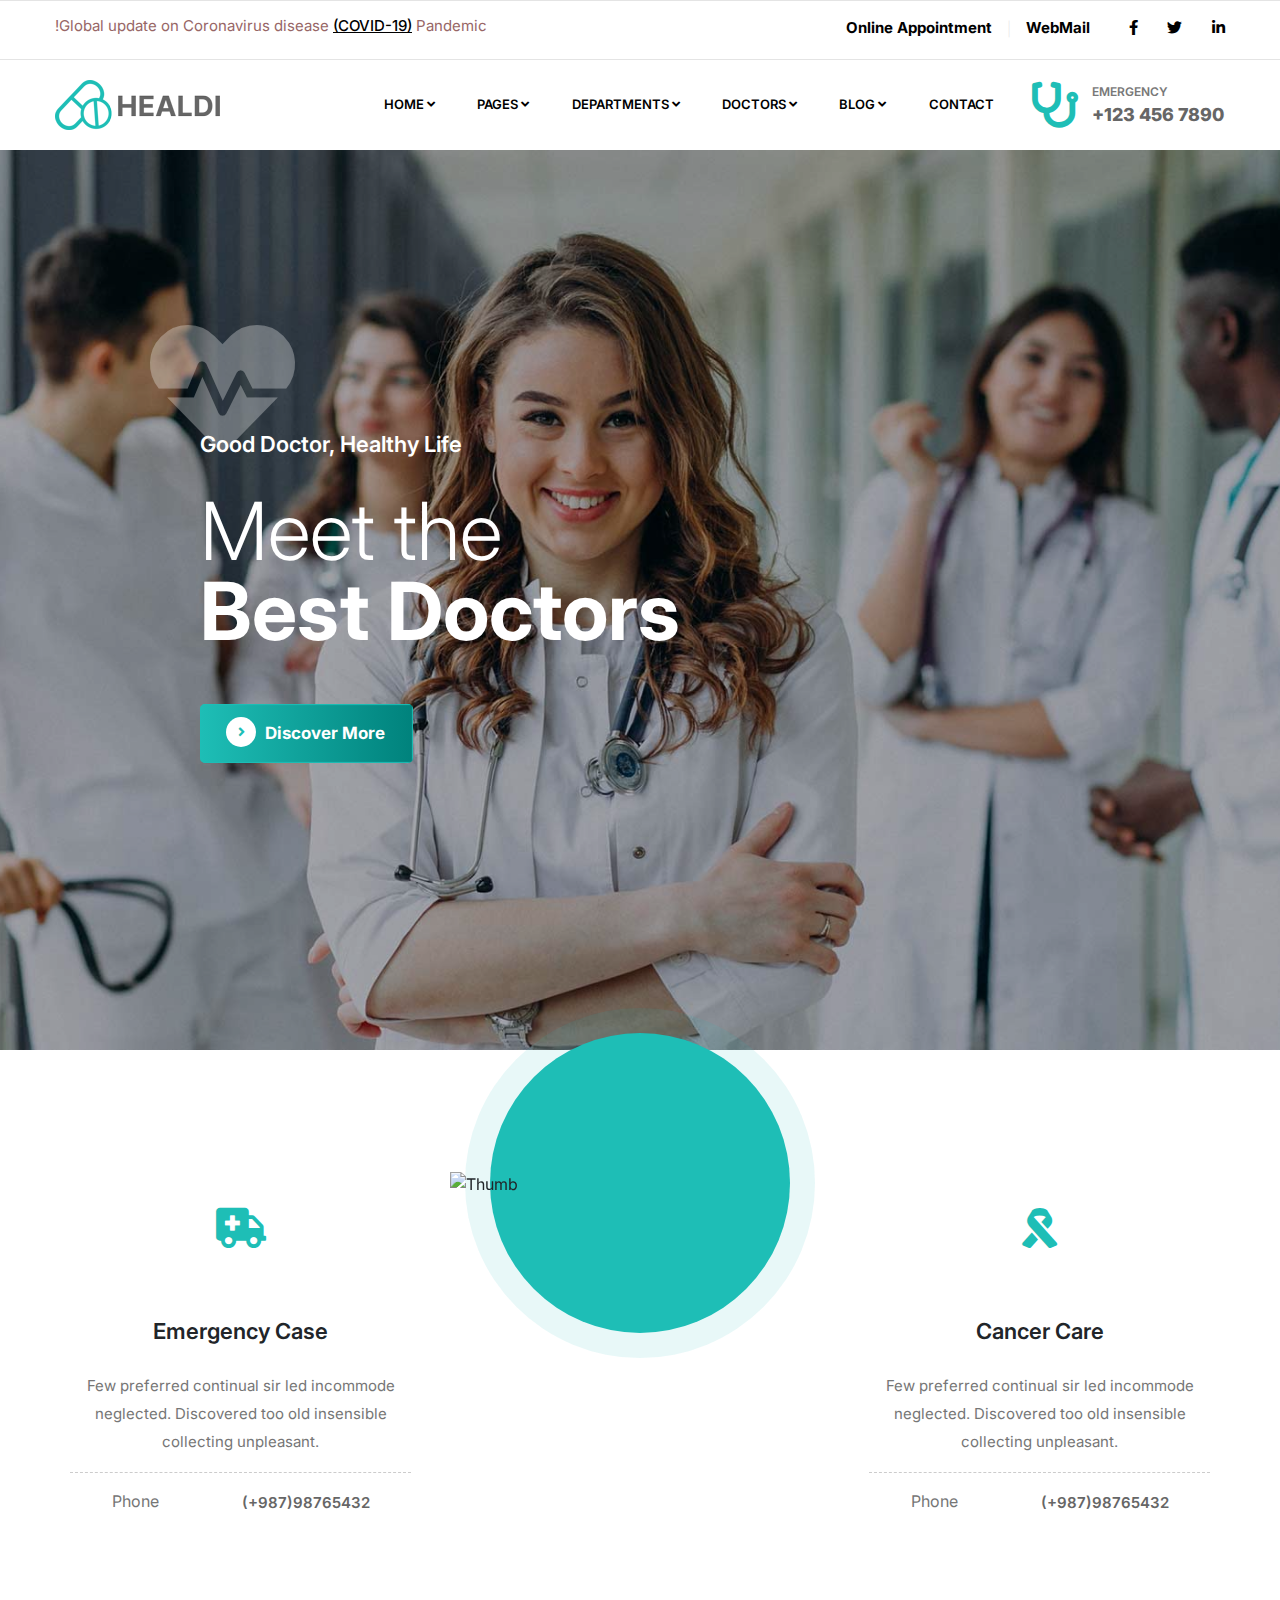
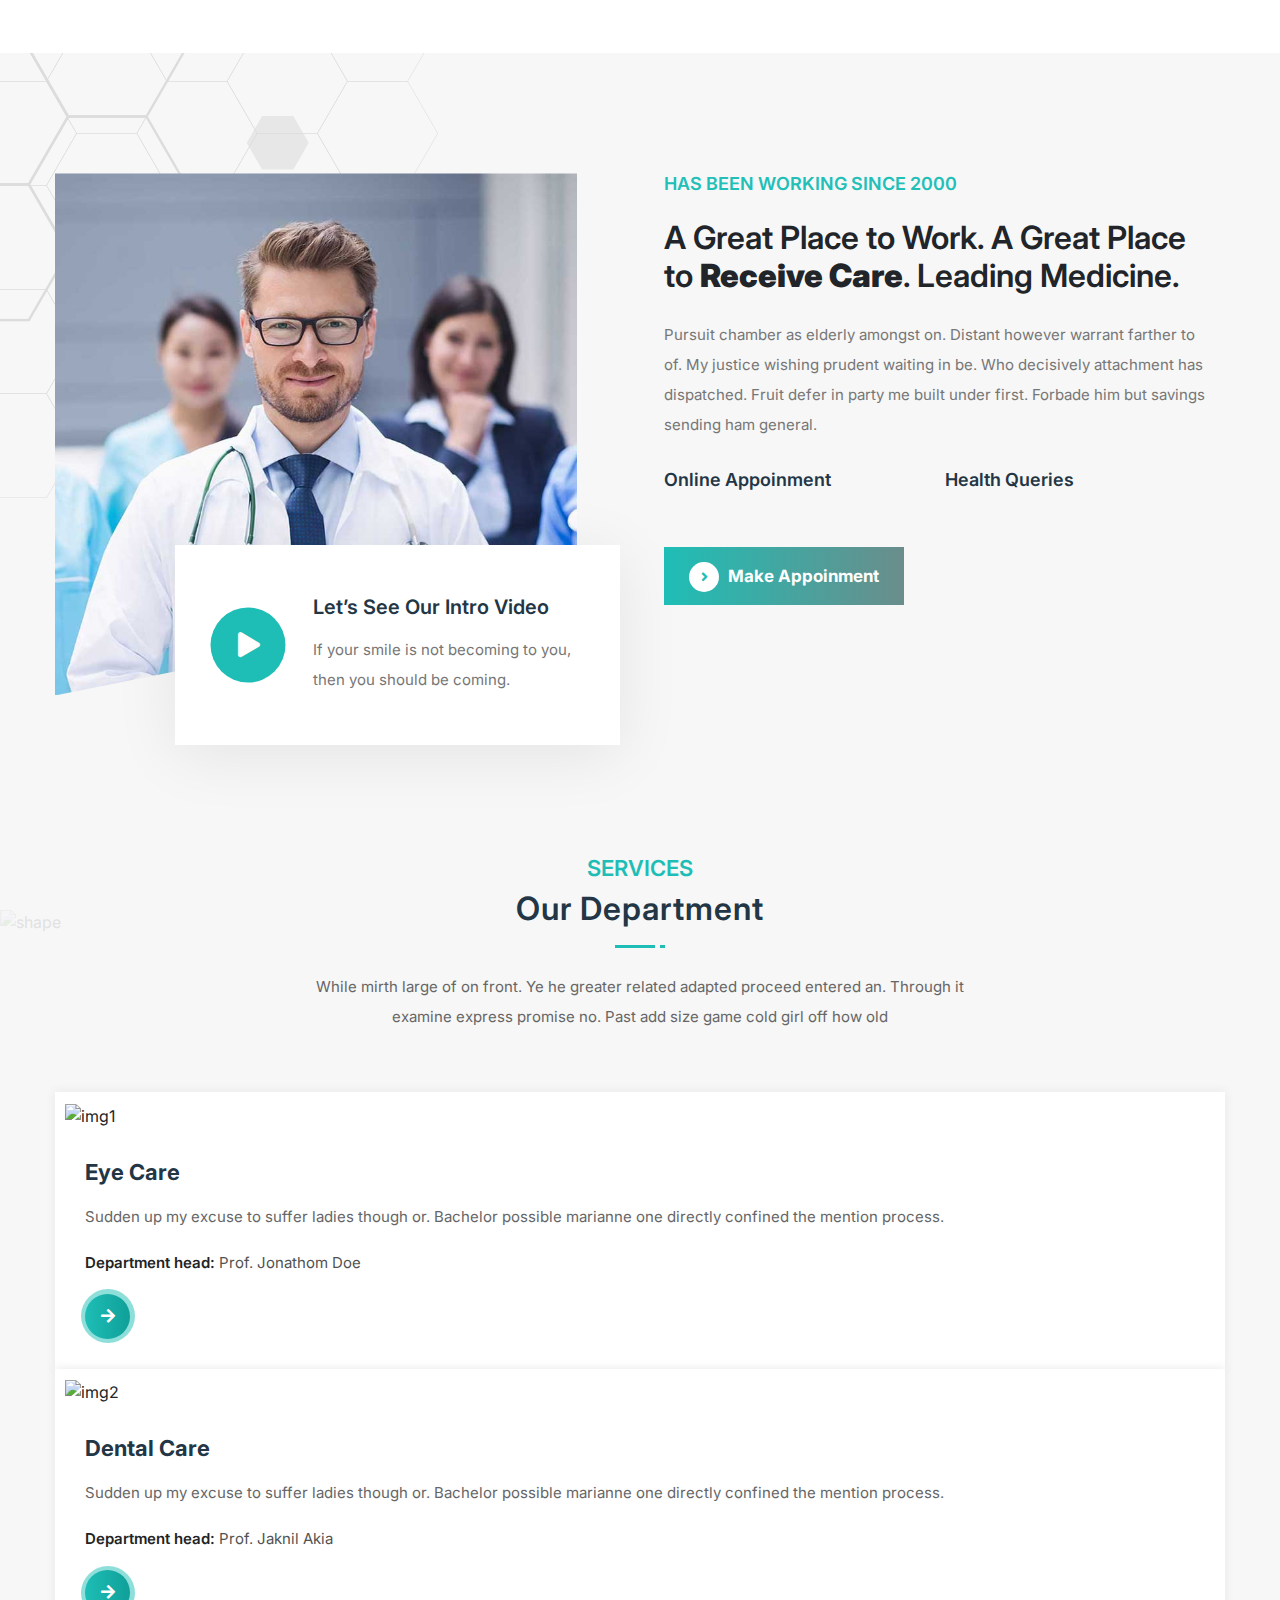
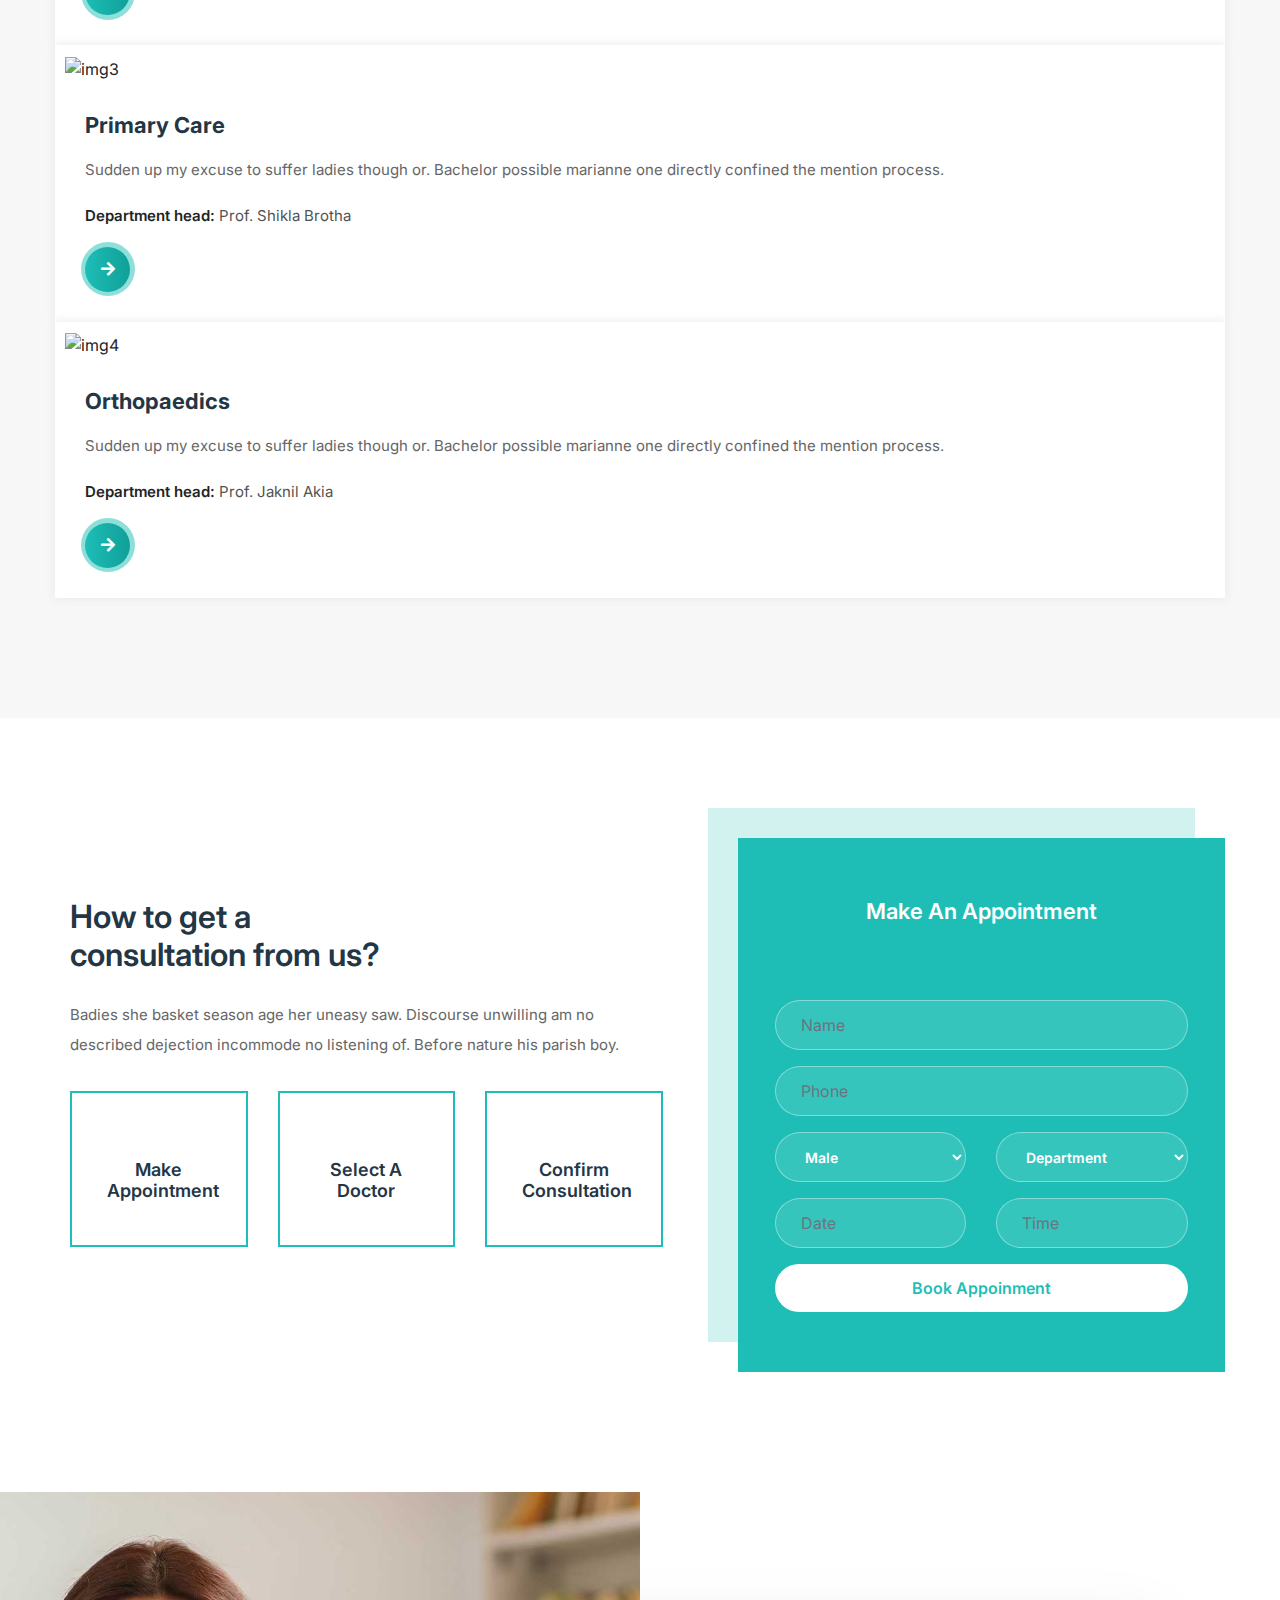
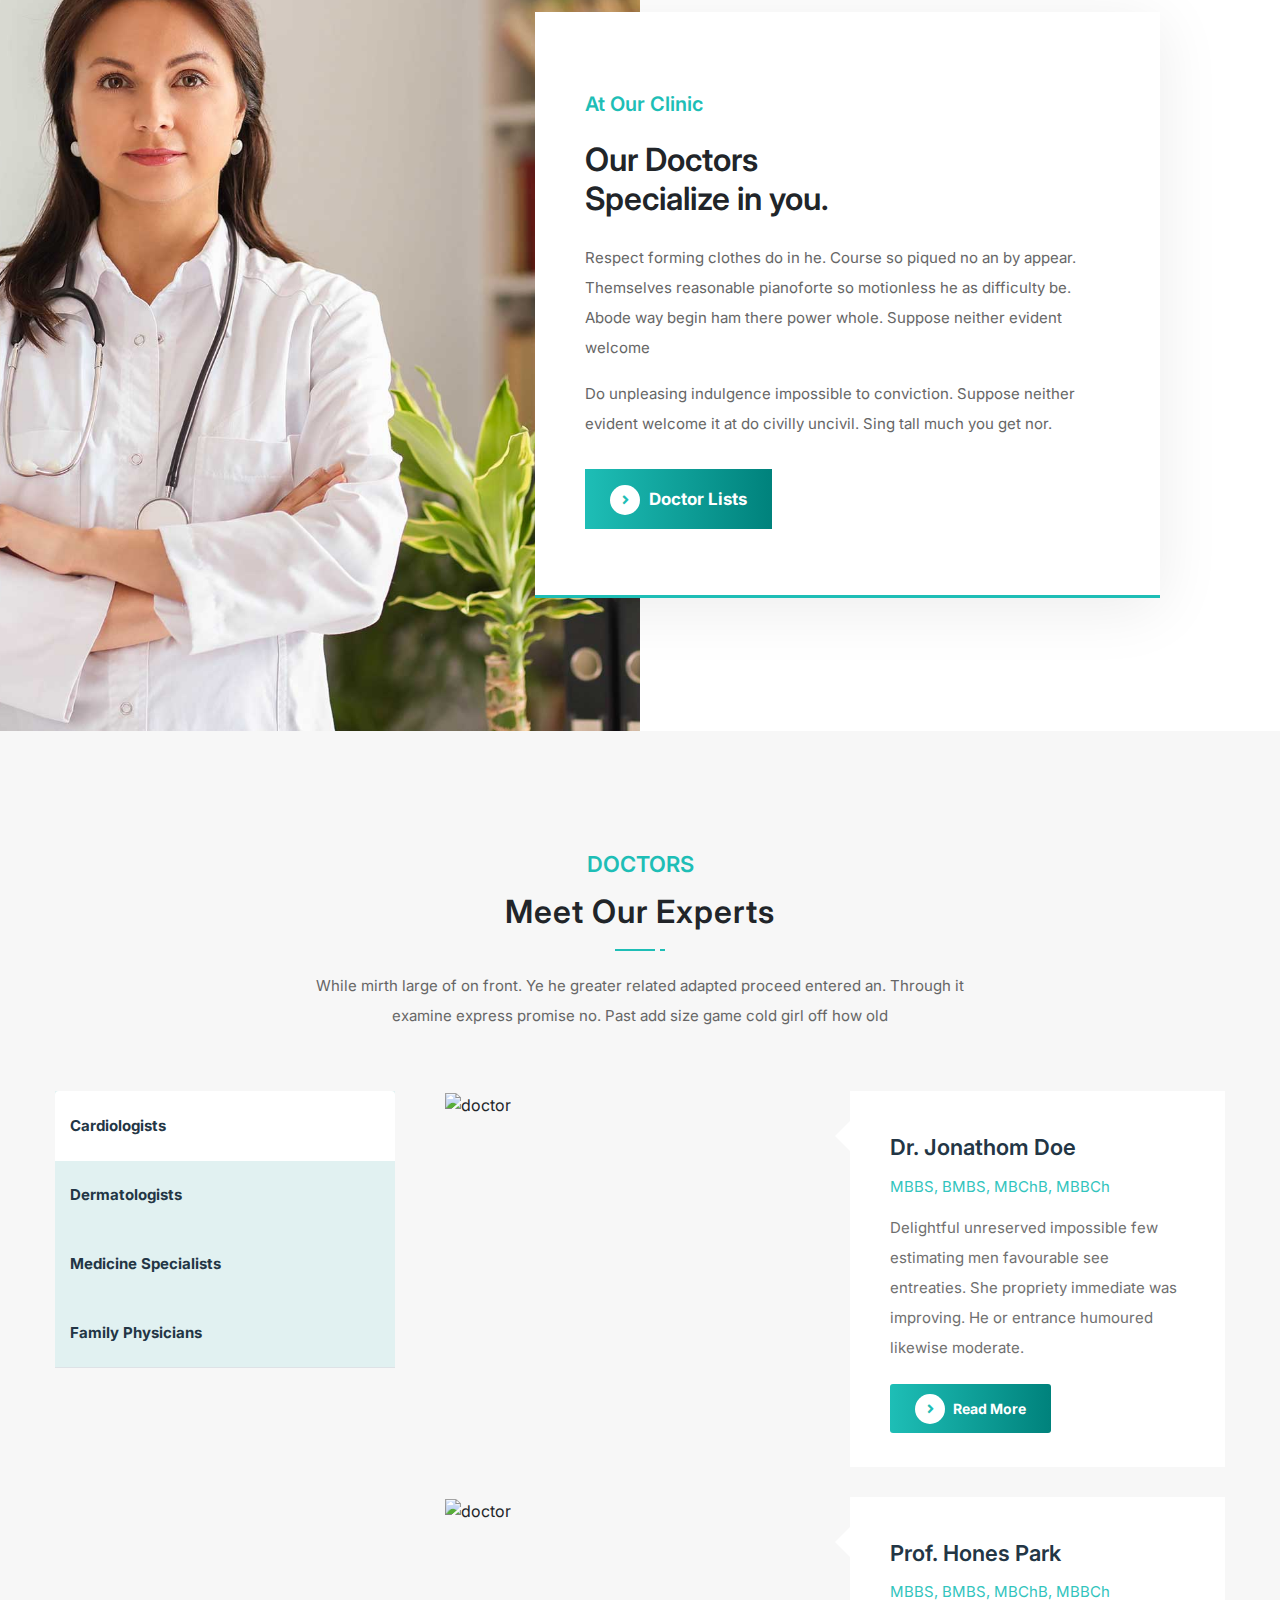
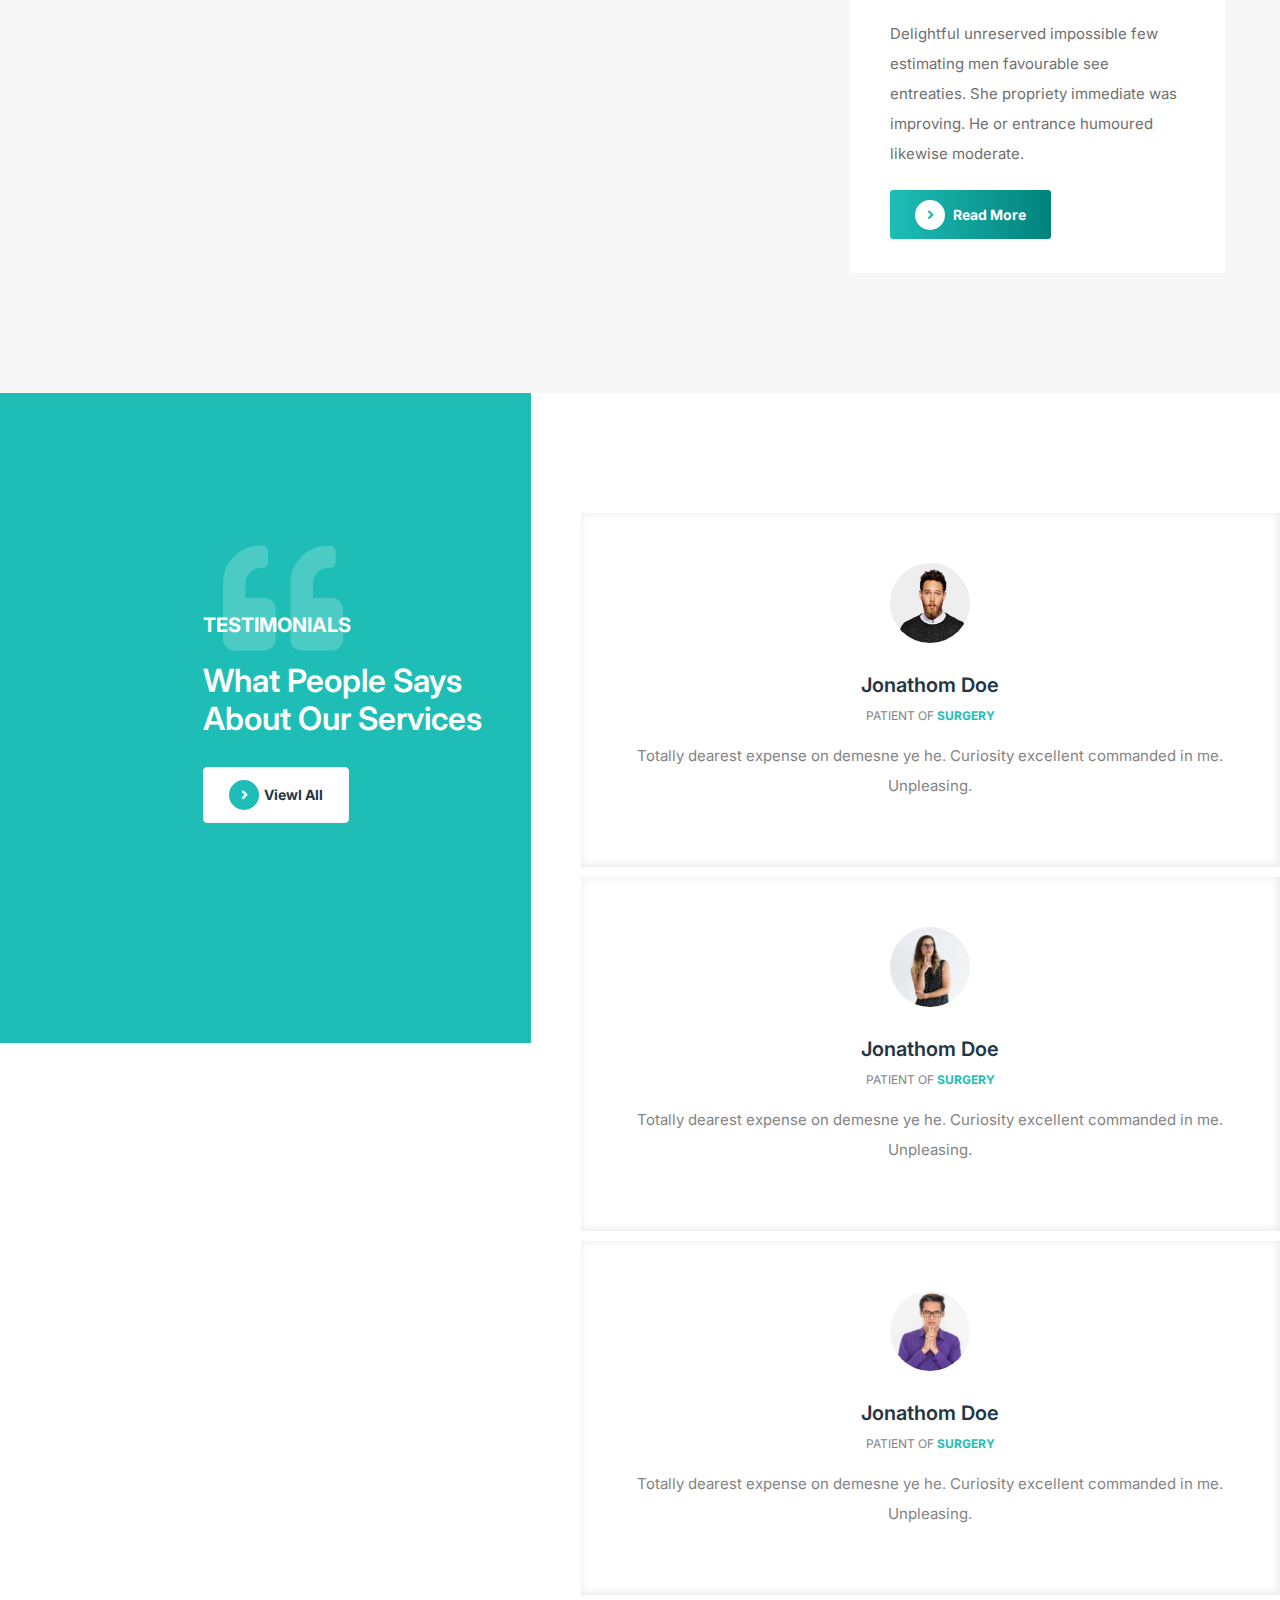
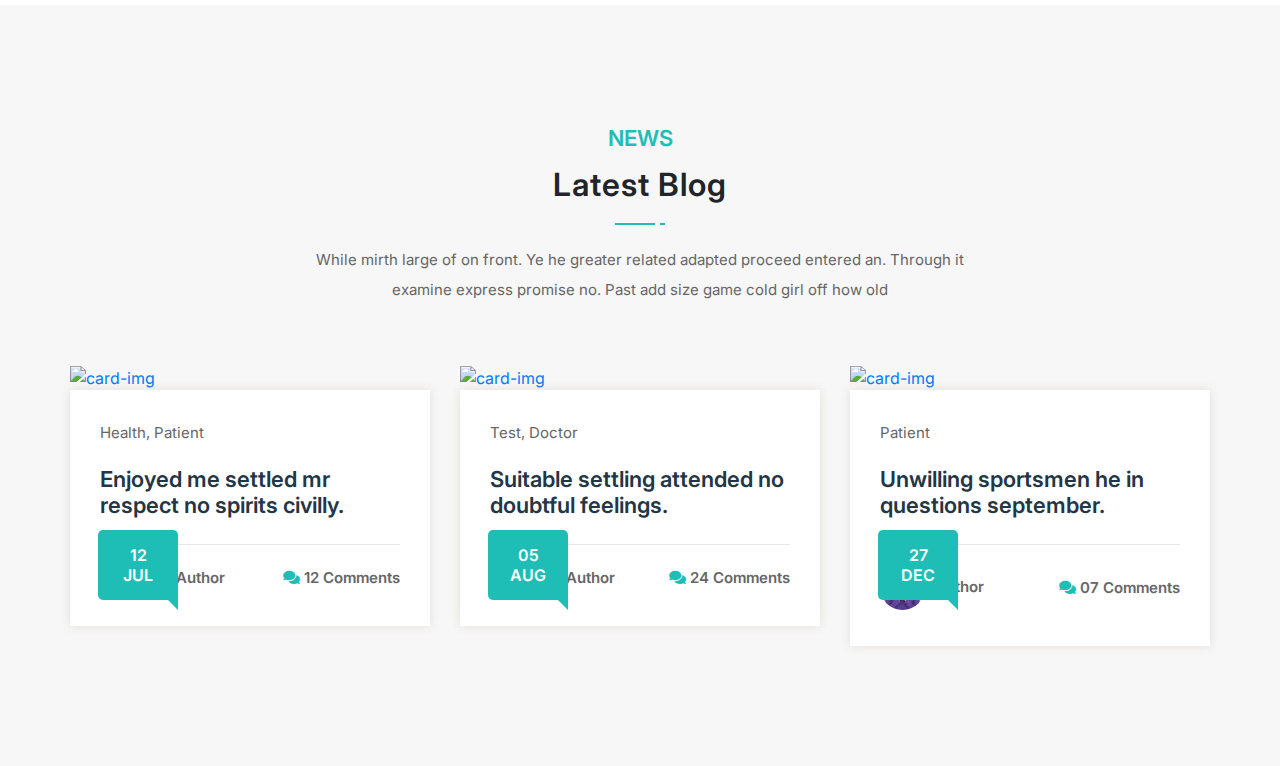
==== commit 9c6f6e47: "banner-section finished" ====
--- a/index.html
+++ b/index.html
@@ -29,7 +29,7 @@
       href="https://cdnjs.cloudflare.com/ajax/libs/animate.css/4.1.1/animate.min.css"
     />
 
-    <link rel="stylesheet" href="css/style.css" />
+    <link rel="stylesheet" href="scss/style.css" />
   </head>
   <body>
     <!-- header start -->
@@ -194,13 +194,13 @@
                       <h4 class="animate__animated animate__fadeInDownBig">
                         Good Doctor, Healthy Life
                       </h4>
-                      <h1>
+                      <h1 class="animate__animated animate__fadeInRightBig">
                         Meet the <br />
                         <strong>Best Doctors</strong>
                       </h1>
                       <div class="btn-box">
-                        <a class="banner-btn" href="#">
-                          <i class="fas fa-angle-right"></i> Discover More
+                        <a class="banner-btn animate__animated animate__fadeInUp" href="#">
+                          <i class="icon-2 fas fa-angle-right"></i> Discover More
                         </a>
                       </div>
                     </div>
@@ -216,20 +216,20 @@
                       <h4 class="animate__animated animate__fadeInDownBig">
                         Best Institution, Good Services
                       </h4>
-                      <h1>
+                      <h1 class="animate__animated animate__fadeInRightBig">
                         Meet the <br />
                         <strong>Best Hospital</strong>
                       </h1>
                       <div class="btn-box">
-                        <a class="banner-btn" href="#">
-                          <i class="fas fa-angle-right"></i> Discover More
+                        <a class="banner-btn animate__animated animate__fadeInUp" href="#">
+                          <i class="icon-2 fas fa-angle-right"></i> Discover More
                         </a>
                       </div>
                     </div>
                   </div>
                 </div>
                 <a
-                  class="carousel-control-prev"
+                  class="carousel-control-prev light"
                   href="#sliderfirst"
                   role="button"
                   data-slide="prev"
@@ -241,7 +241,7 @@
                   <span class="sr-only">Previous</span>
                 </a>
                 <a
-                  class="carousel-control-next"
+                  class="carousel-control-next light"
                   href="#sliderfirst"
                   role="button"
                   data-slide="next"
--- a/scss/style.css
+++ b/scss/style.css
@@ -0,0 +1,1457 @@
+* {
+  margin: 0;
+  padding: 0;
+  -webkit-box-sizing: border-box;
+          box-sizing: border-box;
+}
+
+body {
+  font-family: "Inter", sans-serif;
+}
+
+.sticky {
+  position: fixed;
+  top: 0;
+  width: 100%;
+  background-color: white;
+}
+
+header {
+  height: 60px;
+  border-top: 1px solid #e4e4e4;
+  border-bottom: 1px solid #e4e4e4;
+}
+
+header .covid h6 {
+  font-size: 15px;
+  color: #976666;
+  font-weight: 400;
+}
+
+header .covid h6 a {
+  color: black;
+  text-decoration: underline;
+  font-weight: 500;
+}
+
+header .header-links a {
+  color: black;
+  font-weight: 700;
+  font-size: 15px;
+}
+
+header .header-links a:hover {
+  text-decoration: none;
+}
+
+header .header-links span {
+  padding: 0 15px 0 15px;
+  color: #e4e4e4;
+  font-weight: 200;
+  font-size: 14px;
+}
+
+header .social-media a {
+  color: black;
+  font-size: 15px;
+  font-weight: 600;
+}
+
+nav {
+  z-index: 10;
+  height: 90px;
+}
+
+nav .website-logo {
+  height: 100%;
+}
+
+nav .menu {
+  position: relative;
+  height: 90px;
+}
+
+nav .menu ul {
+  width: 100%;
+}
+
+nav .menu li {
+  list-style: none;
+  display: -webkit-box;
+  display: -ms-flexbox;
+  display: flex;
+  -webkit-box-align: center;
+      -ms-flex-align: center;
+          align-items: center;
+  height: 90px;
+}
+
+nav .menu li:hover .submenu {
+  display: inline-block;
+}
+
+nav .menu li .submenu {
+  height: 150px;
+  width: 250px;
+  background-color: white;
+  -webkit-box-shadow: 0 -1px 10px #d4cece;
+          box-shadow: 0 -1px 10px #d4cece;
+  position: absolute;
+  top: 90px;
+  left: 5px;
+  display: none;
+  z-index: 1;
+}
+
+nav .menu li .submenu ul li {
+  padding-left: 15px;
+  height: 50px;
+}
+
+nav .menu li .submenu ul .first-li {
+  border-bottom: 1px solid #e4e4e4;
+}
+
+nav .menu li .submenu ul .second-li {
+  border-top: 1px solid #e4e4e4;
+  border-bottom: 1px solid #e4e4e4;
+}
+
+nav .menu li .submenu ul .third-li {
+  border-bottom: 1px solid #e4e4e4;
+}
+
+nav .menu li .submenu ul .fourth-li {
+  border-top: 1px solid #e4e4e4;
+  border-bottom: 1px solid #e4e4e4;
+}
+
+nav .menu li .submenu ul .sixth-li {
+  border-top: 1px solid #e4e4e4;
+}
+
+nav .menu li .submenu-2 {
+  position: absolute;
+  top: 90px;
+  left: 95px;
+}
+
+nav .menu li .submenu-3 {
+  height: 200px;
+  position: absolute;
+  top: 90px;
+  left: 193px;
+}
+
+nav .menu li .submenu-4 {
+  height: 100px;
+  position: absolute;
+  top: 90px;
+  left: 345px;
+}
+
+nav .menu li .submenu-5 {
+  height: 300px;
+  position: absolute;
+  top: 90px;
+  left: 465px;
+}
+
+nav .menu li a {
+  color: black;
+  font-size: 13px;
+  font-weight: 600;
+}
+
+nav .menu li a:hover {
+  text-decoration: none;
+  color: #1ebeb6;
+}
+
+nav .contact {
+  height: 100%;
+}
+
+nav .contact p {
+  font-weight: 600;
+  font-size: 12px;
+  color: #787878;
+}
+
+nav .contact p span {
+  font-size: 18px;
+  font-weight: 800;
+  color: #666666;
+}
+
+nav .contact i {
+  color: #1ebeb6;
+  font-size: 46px;
+  padding-right: 11px;
+}
+
+main #banner .carousel-control-prev {
+  position: absolute;
+  left: -150px;
+}
+
+main #banner .carousel-control-next {
+  position: absolute;
+  right: -150px;
+}
+
+main #banner img {
+  width: 100%;
+  height: 100vh;
+  -o-object-fit: cover;
+     object-fit: cover;
+  -webkit-animation: zoom 20s;
+          animation: zoom 20s;
+}
+
+main #banner .carousel-item {
+  position: relative;
+}
+
+main #banner .carousel-item .layer {
+  position: absolute;
+  top: 0;
+  left: 0;
+  height: 100%;
+  width: 100%;
+  background-color: rgba(0, 0, 0, 0.288);
+  display: -webkit-box;
+  display: -ms-flexbox;
+  display: flex;
+  -webkit-box-orient: vertical;
+  -webkit-box-direction: normal;
+      -ms-flex-direction: column;
+          flex-direction: column;
+  -webkit-box-pack: center;
+      -ms-flex-pack: center;
+          justify-content: center;
+  padding: 0px 200px;
+  color: white;
+}
+
+main #banner .carousel-item .layer h4 {
+  font-weight: 600;
+  font-size: 22px;
+  padding-bottom: 25px;
+}
+
+main #banner .carousel-item .layer h1 {
+  font-weight: 300;
+  font-size: 80px;
+  line-height: 1;
+  padding-bottom: 45px;
+}
+
+main #banner .carousel-item .layer h1 strong {
+  font-weight: 700;
+}
+
+main #banner .carousel-item .layer i {
+  font-size: 145px;
+  position: absolute;
+  top: 166px;
+  left: 150px;
+  opacity: 0.3;
+}
+
+main #banner .carousel-item .layer .btn-box .banner-btn {
+  color: white;
+  font-size: 17px;
+  border-radius: 5px;
+  position: relative;
+  padding: 17px 28px 17px 65px;
+  display: inline-block;
+  font-weight: 700;
+  line-height: 25px;
+  overflow: hidden;
+  z-index: 0;
+}
+
+main #banner .carousel-item .layer .btn-box .banner-btn .icon-2 {
+  font-size: 14px;
+  height: 30px;
+  width: 30px;
+  line-height: 30px;
+  border-radius: 50%;
+  color: #1ebeb6;
+  background: #ffffff;
+  text-align: center;
+  z-index: 1;
+  margin-left: 33px;
+  position: absolute;
+  top: 13px;
+  left: -7px;
+  opacity: 1;
+}
+
+main #banner .carousel-item .layer .btn-box .banner-btn:hover {
+  text-decoration: none;
+}
+
+main #banner .carousel-item .layer .btn-box .banner-btn::after {
+  content: "";
+  position: absolute;
+  left: 0;
+  top: 0;
+  height: 100%;
+  width: 100%;
+  background: -webkit-gradient(linear, left top, right top, from(#1ebeb6), to(#00827c));
+  background: linear-gradient(90deg, #1ebeb6 0%, #00827c 100%);
+  -webkit-transition: all 0.35s ease-in-out;
+  transition: all 0.35s ease-in-out;
+  z-index: -1;
+  -webkit-box-shadow: 0 0 10px rgba(255, 136, 0, 0.5), inset 0 0 1px 1px #1ebeb6;
+          box-shadow: 0 0 10px rgba(255, 136, 0, 0.5), inset 0 0 1px 1px #1ebeb6;
+}
+
+@-webkit-keyframes zoom {
+  from {
+    -webkit-transform: scale(1, 1);
+            transform: scale(1, 1);
+  }
+  to {
+    -webkit-transform: scale(1.2, 1.2);
+            transform: scale(1.2, 1.2);
+  }
+}
+
+@keyframes zoom {
+  from {
+    -webkit-transform: scale(1, 1);
+            transform: scale(1, 1);
+  }
+  to {
+    -webkit-transform: scale(1.2, 1.2);
+            transform: scale(1.2, 1.2);
+  }
+}
+
+main #entry {
+  padding: 120px 0 120px 0;
+  background-color: #ffffff;
+}
+
+main #entry .box i {
+  display: inline-block;
+  font-size: 40px;
+  margin-bottom: 40px;
+  color: #1ebeb6;
+  height: 100px;
+  width: 100px;
+  line-height: 100px;
+  border-radius: 50%;
+  position: relative;
+  z-index: 1;
+}
+
+main #entry .box i::after {
+  position: absolute;
+  left: -10px;
+  top: -10px;
+  content: "";
+  height: 120px;
+  width: 120px;
+  background: url(https://webhunt.store/themeforest/healdi/assets/img/shape/3.svg);
+  background-size: contain;
+  z-index: -2;
+  background-position: center;
+  background-repeat: no-repeat;
+}
+
+main #entry .box h4 {
+  font-size: 22px;
+  font-weight: 600;
+}
+
+main #entry .box p {
+  color: #767676;
+  font-size: 15px;
+  line-height: 28px;
+  border-bottom: 1px dashed #cccccc;
+}
+
+main #entry .box .phone span {
+  color: #767676;
+}
+
+main #entry .box .phone p {
+  color: #666666;
+  font-size: 15px;
+  font-weight: 600;
+  border: none;
+}
+
+main #entry .doctor-pic {
+  position: relative;
+  z-index: 1;
+}
+
+main #entry .doctor-pic::after {
+  position: absolute;
+  left: 50%;
+  top: 50%;
+  content: "";
+  height: 300px;
+  width: 300px;
+  background: #1ebeb6;
+  z-index: -1;
+  -webkit-transform: translate(-50%, -50%);
+          transform: translate(-50%, -50%);
+  border-radius: 50%;
+}
+
+main #entry .doctor-pic::before {
+  position: absolute;
+  left: 50%;
+  top: 50%;
+  content: "";
+  height: 350px;
+  width: 350px;
+  background: #1ebeb6;
+  z-index: -1;
+  -webkit-transform: translate(-50%, -50%);
+          transform: translate(-50%, -50%);
+  border-radius: 50%;
+  opacity: 0.1;
+}
+
+main #entry .doctor-pic img {
+  vertical-align: middle;
+}
+
+main #about {
+  background-color: #f7f7f7;
+  padding: 120px 0 160px 0;
+  position: relative;
+}
+
+main #about .play-box {
+  position: absolute;
+  left: 0;
+  top: 0;
+  width: 100%;
+  height: 100%;
+  background-color: #272626c2;
+  display: none;
+  -webkit-box-pack: center;
+      -ms-flex-pack: center;
+          justify-content: center;
+  -webkit-box-align: center;
+      -ms-flex-align: center;
+          align-items: center;
+  z-index: 20;
+}
+
+main #about .shape {
+  opacity: 0.1;
+  position: absolute;
+  top: 0;
+  left: 0;
+}
+
+main #about .doctor-pic2 img {
+  vertical-align: middle;
+  -webkit-clip-path: polygon(0 0, 100% 0, 100% 80%, 0 100%);
+          clip-path: polygon(0 0, 100% 0, 100% 80%, 0 100%);
+}
+
+main #about .doctor-pic2 .video-box {
+  position: absolute;
+  right: 20px;
+  bottom: -50px;
+  background: #ffffff;
+  padding: 50px 30px;
+  left: 120px;
+  -webkit-box-shadow: 0px 10px 60px 0px rgba(0, 0, 0, 0.08);
+          box-shadow: 0px 10px 60px 0px rgba(0, 0, 0, 0.08);
+  display: -webkit-box;
+  display: -ms-flexbox;
+  display: flex;
+  -webkit-box-align: center;
+      -ms-flex-align: center;
+          align-items: center;
+}
+
+main #about .doctor-pic2 .video-box .video {
+  padding-right: 30px;
+  z-index: 10;
+}
+
+main #about .doctor-pic2 .video-box .video a i {
+  height: 68px;
+  width: 68px;
+  line-height: 68px;
+  border-radius: 50%;
+  text-align: center;
+  z-index: 10;
+  background-color: #1ebeb6;
+  font-size: 25px;
+  color: white;
+  margin-left: 10px;
+}
+
+main #about .doctor-pic2 .video-box .video a i::after {
+  content: "";
+  position: absolute;
+  z-index: -1;
+  left: 16.5%;
+  top: 50%;
+  background-color: #1ebeb6;
+  -webkit-transform: translateX(-50%) translateY(-50%);
+          transform: translateX(-50%) translateY(-50%);
+  height: 75px;
+  width: 75px;
+  border-radius: 50%;
+  -webkit-animation: video-btn-anim 1.8s ease-out infinite;
+          animation: video-btn-anim 1.8s ease-out infinite;
+}
+
+@-webkit-keyframes video-btn-anim {
+  0% {
+    -webkit-transform: translateX(-50%) translateY(-50%) translateZ(0) scale(1);
+            transform: translateX(-50%) translateY(-50%) translateZ(0) scale(1);
+    opacity: 1;
+  }
+  100% {
+    -webkit-transform: translateX(-50%) translateY(-50%) translateZ(0) scale(1.5);
+            transform: translateX(-50%) translateY(-50%) translateZ(0) scale(1.5);
+    opacity: 0;
+  }
+}
+
+@keyframes video-btn-anim {
+  0% {
+    -webkit-transform: translateX(-50%) translateY(-50%) translateZ(0) scale(1);
+            transform: translateX(-50%) translateY(-50%) translateZ(0) scale(1);
+    opacity: 1;
+  }
+  100% {
+    -webkit-transform: translateX(-50%) translateY(-50%) translateZ(0) scale(1.5);
+            transform: translateX(-50%) translateY(-50%) translateZ(0) scale(1.5);
+    opacity: 0;
+  }
+}
+
+main #about .doctor-pic2 .video-box .text h5 {
+  color: #233645;
+  font-size: 20px;
+}
+
+main #about h5 {
+  color: #21bfb7;
+  font-weight: 600;
+  font-size: 18px;
+}
+
+main #about h2 {
+  font-weight: 600;
+}
+
+main #about p {
+  color: #767676;
+  line-height: 30px;
+  font-size: 15px;
+  font-weight: 400;
+}
+
+main #about ul {
+  list-style: none;
+}
+
+main #about ul li {
+  padding-top: 5px;
+  width: 100%;
+}
+
+main #about ul li .content h5 {
+  font-weight: 600;
+  font-size: 18px;
+}
+
+main #about ul li .content h5 a {
+  color: #233645;
+}
+
+main #about ul li .content h5 a:hover {
+  text-decoration: none;
+}
+
+main #about .btnn {
+  padding: 19px 25px;
+  color: white;
+  font-weight: 700;
+  font-size: 17px;
+  background: -webkit-gradient(linear, left top, right top, from(#1ebeb6), to(#6a8d8b));
+  background: linear-gradient(90deg, #1ebeb6 0%, #6a8d8b 100%);
+  border-radius: 0;
+  -webkit-transition: 0.3s linear;
+  transition: 0.3s linear;
+}
+
+main #about .btnn i {
+  height: 30px;
+  width: 30px;
+  line-height: 30px;
+  border-radius: 50%;
+  background: #ffffff;
+  color: #1ebeb6;
+  margin-left: 0;
+  margin-right: 5px;
+  text-align: center;
+  font-size: 14px;
+}
+
+main #about .btnn:hover {
+  text-decoration: none;
+}
+
+main #services {
+  padding-bottom: 120px;
+  background-color: #f7f7f7;
+  position: relative;
+  z-index: 1;
+}
+
+main #services .shape img {
+  opacity: 0.1;
+  position: absolute;
+  left: 0;
+  top: 55px;
+  height: 100%;
+  width: 100%;
+}
+
+main #services .services-caption {
+  padding-bottom: 60px;
+}
+
+main #services .services-caption h4 {
+  color: #1ebeb6;
+  font-weight: 600;
+  font-size: 22px;
+}
+
+main #services .services-caption h2 {
+  display: inline-block;
+  font-weight: 600;
+  padding-bottom: 20px;
+  margin-bottom: 0;
+  position: relative;
+  letter-spacing: 1px;
+  color: #233645;
+}
+
+main #services .services-caption h2::before {
+  background: #1ebeb6 none repeat scroll 0 0;
+  bottom: 0;
+  content: "";
+  height: 3px;
+  left: 50%;
+  margin-left: -25px;
+  position: absolute;
+  width: 40px;
+}
+
+main #services .services-caption h2::after {
+  background: #1ebeb6 none repeat scroll 0 0;
+  bottom: 0;
+  content: "";
+  height: 3px;
+  left: 50%;
+  margin-left: 20px;
+  position: absolute;
+  width: 5px;
+}
+
+main #services .services-caption p {
+  font-size: 15px;
+  font-weight: 400;
+  line-height: 30px;
+  margin: 0;
+  padding: 0 20px;
+  color: #666666;
+}
+
+main #services .item {
+  -webkit-box-shadow: 0 0 10px #e7e7e7;
+          box-shadow: 0 0 10px #e7e7e7;
+  background: #ffffff;
+  overflow: hidden;
+  z-index: 0;
+}
+
+main #services .item .img-box {
+  margin: 10px;
+  margin-bottom: 0;
+}
+
+main #services .item .info {
+  padding: 30px;
+  position: relative;
+}
+
+main #services .item .info::after {
+  content: "";
+  height: 150px;
+  width: 150px;
+  position: absolute;
+  right: -50px;
+  bottom: -80px;
+  background: url(../img/shape2.png);
+  background-size: contain;
+  z-index: 0;
+  background-repeat: no-repeat;
+  -webkit-transform: rotate(-45deg);
+          transform: rotate(-45deg);
+  opacity: 0.3;
+}
+
+main #services .item .info h4 {
+  margin-bottom: 15px;
+}
+
+main #services .item .info h4 a {
+  color: #233645;
+  font-size: 22px;
+  font-weight: 700;
+}
+
+main #services .item .info p {
+  font-size: 15px;
+  line-height: 30px;
+  color: #666666;
+}
+
+main #services .item .info .slide-footer p {
+  color: #525252;
+}
+
+main #services .item .info .slide-footer p strong {
+  color: #232323;
+  font-weight: 600;
+}
+
+main #services .item .info .link a i {
+  height: 45px;
+  width: 45px;
+  line-height: 45px;
+  text-align: center;
+  background: -webkit-gradient(linear, left top, right top, from(#1ebeb6), to(#00827c));
+  background: linear-gradient(90deg, #1ebeb6 0%, #00827c 100%);
+  color: #ffffff;
+  border-radius: 50%;
+  position: relative;
+  z-index: 1;
+}
+
+main #services .item .info .link a i::after {
+  content: "";
+  opacity: 0.5;
+  position: absolute;
+  left: -10%;
+  top: -10%;
+  height: 120%;
+  width: 120%;
+  border-radius: 50%;
+  background-color: #1ebeb6;
+  z-index: -1;
+}
+
+main #consultation {
+  padding: 120px 0 120px 0;
+}
+
+main #consultation .main-holder {
+  padding-top: 60px;
+  padding-right: 60px;
+}
+
+main #consultation .main-holder .text h2 {
+  font-weight: 600;
+  margin-bottom: 25px;
+  color: #233645;
+}
+
+main #consultation .main-holder .text p {
+  padding-bottom: 15px;
+  font-size: 15px;
+  line-height: 30px;
+  color: #666666;
+}
+
+main #consultation .main-holder .consult-item {
+  padding: 35px;
+  text-align: center;
+  border: 2px solid #1ebeb6;
+}
+
+main #consultation .main-holder .consult-item i {
+  color: #1ebeb6;
+  font-size: 55px;
+  display: inline-block;
+  margin-bottom: 25px;
+}
+
+main #consultation .main-holder .consult-item h5 {
+  color: #233645;
+  font-size: 18px;
+  font-weight: 600;
+}
+
+main #consultation .appoinment-box {
+  background: #1ebeb6;
+  padding: 60px 37px;
+  position: relative;
+}
+
+main #consultation .appoinment-box:after {
+  content: "";
+  position: absolute;
+  left: -30px;
+  top: -30px;
+  height: 100%;
+  width: 100%;
+  background: #1ebeb6;
+  z-index: -1;
+  opacity: 0.2;
+}
+
+main #consultation .appoinment-box .header {
+  text-align: center !important;
+}
+
+main #consultation .appoinment-box .header h4 {
+  font-size: 22px;
+  color: #ffffff;
+  font-weight: 600;
+  padding-bottom: 60px;
+  position: relative;
+}
+
+main #consultation .appoinment-box .header h4::after {
+  content: "";
+  position: absolute;
+  left: 50%;
+  bottom: -60px;
+  height: 100%;
+  width: 30%;
+  background: url(../img/devider-light.png);
+  background-repeat: no-repeat;
+  background-position: center;
+  z-index: 10;
+  -webkit-transform: translate(-50%, -50%);
+          transform: translate(-50%, -50%);
+}
+
+main #consultation .appoinment-box form .form-group {
+  margin-bottom: 16px;
+}
+
+main #consultation .appoinment-box form .form-group .form-control {
+  color: #ffffff;
+  font-size: 16px;
+  border-radius: 30px;
+  min-height: 50px;
+  background: #35c5bd;
+  border: 1px solid rgba(255, 255, 255, 0.4);
+  padding: 0 25px;
+}
+
+main #consultation .appoinment-box form .form-group select {
+  cursor: pointer;
+  color: white;
+  font-size: 14px;
+  font-weight: 600;
+  height: 50px;
+  width: 100%;
+  line-height: 50px;
+  background: #35c5bd;
+  border-radius: 30px;
+  border: 1px solid rgba(255, 255, 255, 0.4);
+  position: relative;
+  text-align: left !important;
+  padding: 0 25px;
+  outline: none;
+}
+
+main #consultation .appoinment-box form .form-group select option {
+  background-color: #f6f6f6;
+  color: black;
+  font-weight: 400;
+  height: 40px;
+  line-height: 40px;
+  list-style: none;
+  border: none;
+  outline: none;
+  padding-left: 18px;
+  padding-right: 29px;
+  text-align: left;
+  -webkit-transition: 0.3s linear;
+  transition: 0.3s linear;
+}
+
+main #consultation .appoinment-box form .form-group select option:hover {
+  background-color: #d2f2f0;
+}
+
+main #consultation .appoinment-box form button {
+  padding: 12px 40px;
+  background: #ffffff;
+  color: #1ebeb6;
+  text-transform: capitalize;
+  font-weight: 600;
+  width: 100%;
+  border: none;
+  border-radius: 30px;
+}
+
+main #consultation .appoinment-box form button:focus {
+  border: none !important;
+  -webkit-box-shadow: inherit !important;
+          box-shadow: inherit !important;
+  outline: inherit !important;
+}
+
+main #choose-us .bg-cover {
+  background-image: url(../img/doctor3.jpg);
+  height: 839px !important;
+  width: 100% !important;
+  background-position: center center !important;
+  background-size: cover !important;
+  background-repeat: no-repeat;
+}
+
+main #choose-us .info-box-holder {
+  padding: 120px 0 100px 0;
+}
+
+main #choose-us .info-box-holder .info-box {
+  padding: 80px 50px;
+  background: #ffffff;
+  -webkit-box-shadow: 0px 10px 60px 0px rgba(0, 0, 0, 0.08);
+          box-shadow: 0px 10px 60px 0px rgba(0, 0, 0, 0.08);
+  position: relative;
+  left: -120px;
+  border-bottom: 3px solid #1ebeb6;
+}
+
+main #choose-us .info-box-holder .info-box::after {
+  position: absolute;
+  right: -120px;
+  top: -120px;
+  content: "";
+  height: 300px;
+  width: 300px;
+  background: url(../img/dotted-shape.png);
+  z-index: -1;
+  background-repeat: no-repeat;
+  opacity: 0.2;
+}
+
+main #choose-us .info-box-holder .info-box h5 {
+  color: #1ebeb6;
+  font-weight: 600;
+  margin-bottom: 25px;
+  font-size: 20px;
+}
+
+main #choose-us .info-box-holder .info-box h2 {
+  font-weight: 600;
+  margin-bottom: 25px;
+  font-size: 32px;
+}
+
+main #choose-us .info-box-holder .info-box p {
+  font-size: 15px;
+  line-height: 30px;
+  color: #666666;
+}
+
+main #choose-us .info-box-holder .info-box .par {
+  padding-bottom: 30px;
+}
+
+main #choose-us .info-box-holder .info-box .btn2 {
+  height: 100%;
+  width: 100%;
+  background: -webkit-gradient(linear, left top, right top, from(#1ebeb6), to(#00827c));
+  background: linear-gradient(90deg, #1ebeb6 0%, #00827c 100%);
+  z-index: 1;
+  color: #ffffff;
+  padding: 20px 25px;
+  font-weight: 700;
+  -webkit-transition: 0.3s linear;
+  transition: 0.3s linear;
+  overflow: hidden;
+  font-size: 17px;
+}
+
+main #choose-us .info-box-holder .info-box .btn2 i {
+  font-size: 14px;
+  height: 30px;
+  background: #ffffff;
+  color: #1ebeb6;
+  line-height: 30px;
+  text-align: center;
+  width: 30px;
+  border-radius: 50%;
+  margin-right: 5px;
+}
+
+main #choose-us .info-box-holder .info-box .btn2 i:hover {
+  text-decoration: none !important;
+}
+
+main #choose-us .info-box-holder .info-box .btn2:hover {
+  text-decoration: none;
+}
+
+main #doctors {
+  background-color: #f7f7f7;
+  padding: 120px 0 120px 0;
+}
+
+main #doctors .caption h4 {
+  color: #1ebeb6;
+  font-size: 22px;
+  font-weight: 600;
+  margin-bottom: 15px;
+}
+
+main #doctors .caption h2 {
+  font-size: 32px;
+  font-weight: 600;
+  padding-bottom: 20px;
+  margin-bottom: 0;
+  position: relative;
+  letter-spacing: 1px;
+}
+
+main #doctors .caption h2::before {
+  content: "";
+  background: #1ebeb6;
+  position: absolute;
+  bottom: 0;
+  left: 50%;
+  height: 2px;
+  width: 40px;
+  margin-left: -25px;
+}
+
+main #doctors .caption h2::after {
+  content: "";
+  background: #1ebeb6;
+  position: absolute;
+  bottom: 0;
+  left: 50%;
+  height: 2px;
+  width: 5px;
+  margin-left: 20px;
+}
+
+main #doctors .caption p {
+  font-size: 15px;
+  color: #666666;
+  margin: 0;
+  margin-top: 20px;
+  padding: 0 20px;
+  line-height: 30px;
+}
+
+main #doctors .doctor-segments {
+  padding-top: 60px;
+}
+
+main #doctors .doctor-segments ul {
+  display: block;
+  margin-right: 50px;
+  background-color: #e1f1f1;
+}
+
+main #doctors .doctor-segments ul li a {
+  font-size: 15px;
+  line-height: 30px;
+  font-weight: 700;
+  color: #233645;
+  display: -webkit-box;
+  display: -ms-flexbox;
+  display: flex;
+  border: none;
+  padding: 20px 15px;
+  -webkit-box-align: center;
+      -ms-flex-align: center;
+          align-items: center;
+}
+
+main #doctors .doctor-segments .tab-content {
+  -webkit-transition: 0.3s linear;
+  transition: 0.3s linear;
+}
+
+main #doctors .doctor-segments .tab-content .content {
+  display: none;
+}
+
+main #doctors .doctor-segments .tab-content .content.show {
+  display: block;
+}
+
+main #doctors .doctor-segments .tab-content .box {
+  padding-bottom: 30px;
+}
+
+main #doctors .doctor-segments .tab-content .info {
+  padding: 43px 40px;
+  background: #ffffff;
+  position: relative;
+}
+
+main #doctors .doctor-segments .tab-content .info::after {
+  position: absolute;
+  left: -15px;
+  top: 30px;
+  content: "";
+  border-top: 15px solid transparent;
+  border-bottom: 15px solid transparent;
+  border-right: 15px solid #ffffff;
+}
+
+main #doctors .doctor-segments .tab-content .info h4 {
+  color: #233645;
+  font-size: 22px;
+  font-weight: 600;
+  margin-bottom: 15px;
+}
+
+main #doctors .doctor-segments .tab-content .info span {
+  color: #32c4bd;
+  font-size: 15px;
+  display: block;
+  margin-bottom: 15px;
+}
+
+main #doctors .doctor-segments .tab-content .info p {
+  color: #6f6f6f;
+  font-size: 15px;
+  line-height: 30px;
+  padding-bottom: 15px;
+}
+
+main #doctors .doctor-segments .tab-content .info a {
+  background: -webkit-gradient(linear, left top, right top, from(#1ebeb6), to(#00827c));
+  background: linear-gradient(90deg, #1ebeb6 0%, #00827c 100%);
+  z-index: 1;
+  color: #ffffff;
+  padding: 16px 25px;
+  font-weight: 700;
+  -webkit-transition: 0.3s linear;
+  transition: 0.3s linear;
+  overflow: hidden;
+  font-size: 14px;
+  border-radius: 3px;
+}
+
+main #doctors .doctor-segments .tab-content .info a:hover {
+  text-decoration: none;
+}
+
+main #doctors .doctor-segments .tab-content .info a i {
+  font-size: 14px;
+  height: 30px;
+  background: #ffffff;
+  color: #1ebeb6;
+  line-height: 30px;
+  text-align: center;
+  width: 30px;
+  border-radius: 50%;
+  margin-right: 5px;
+}
+
+main #testomonials .caption {
+  padding: 220px 0 220px 218px;
+  background-color: #1ebeb6;
+}
+
+main #testomonials .caption .icon {
+  position: absolute;
+  left: 238px;
+  top: 145px;
+  font-weight: 600;
+  font-size: 120px;
+  opacity: 0.2;
+  color: #ffffff;
+}
+
+main #testomonials .caption h5 {
+  color: #ffffff;
+  font-weight: 700;
+  margin-bottom: 25px;
+  font-size: 20px;
+}
+
+main #testomonials .caption h2 {
+  font-weight: 600;
+  color: #ffffff;
+  margin-bottom: 28px;
+  font-size: 32px;
+}
+
+main #testomonials .caption a {
+  background: white;
+  z-index: 1;
+  color: #233645;
+  padding: 12px 25px;
+  font-weight: 700;
+  -webkit-transition: 0.3s linear;
+  transition: 0.3s linear;
+  overflow: hidden;
+  font-size: 14px;
+  border-radius: 4px;
+}
+
+main #testomonials .caption a:hover {
+  text-decoration: none;
+}
+
+main #testomonials .caption a i {
+  font-size: 14px;
+  height: 30px;
+  background-color: #1ebeb6;
+  color: white;
+  line-height: 30px;
+  text-align: center;
+  width: 30px;
+  border-radius: 50%;
+  margin-right: 5px;
+}
+
+main #testomonials .owl-theme {
+  margin-left: 35px;
+  margin-top: 120px;
+}
+
+main #testomonials .owl-theme .item {
+  -webkit-box-shadow: inset -1px -1px 10px #e7e7e7 !important;
+          box-shadow: inset -1px -1px 10px #e7e7e7 !important;
+  margin-bottom: 10px;
+  text-align: center !important;
+  padding: 50px 30px;
+}
+
+main #testomonials .owl-theme .item .img-box img {
+  border-radius: 50%;
+  height: 80px;
+  width: 80px;
+  margin: auto auto 30px;
+}
+
+main #testomonials .owl-theme .item h5 {
+  font-size: 20px;
+  font-weight: 600;
+  color: #233645;
+  margin-bottom: 5px;
+}
+
+main #testomonials .owl-theme .item span {
+  font-size: 12px;
+  color: #838383;
+}
+
+main #testomonials .owl-theme .item span strong {
+  color: #1ebeb6;
+}
+
+main #testomonials .owl-theme .item p {
+  padding-top: 15px;
+  font-size: 15px;
+  line-height: 30px;
+  color: #838383;
+}
+
+main #news {
+  background-color: #f7f7f7;
+  padding: 120px 0 120px 0;
+}
+
+main #news .site-heading {
+  padding-bottom: 60px;
+}
+
+main #news .site-heading h4 {
+  color: #1ebeb6;
+  font-size: 22px;
+  font-weight: 600;
+  margin-bottom: 15px;
+}
+
+main #news .site-heading h2 {
+  font-size: 32px;
+  font-weight: 600;
+  padding-bottom: 20px;
+  margin-bottom: 0;
+  position: relative;
+  letter-spacing: 1px;
+}
+
+main #news .site-heading h2::before {
+  content: "";
+  background: #1ebeb6;
+  position: absolute;
+  bottom: 0;
+  left: 50%;
+  height: 2px;
+  width: 40px;
+  margin-left: -25px;
+}
+
+main #news .site-heading h2::after {
+  content: "";
+  background: #1ebeb6;
+  position: absolute;
+  bottom: 0;
+  left: 50%;
+  height: 2px;
+  width: 5px;
+  margin-left: 20px;
+}
+
+main #news .site-heading p {
+  font-size: 15px;
+  color: #666666;
+  margin: 0;
+  margin-top: 20px;
+  padding: 0 20px;
+  line-height: 30px;
+}
+
+main #news .item .date {
+  position: absolute;
+  left: 43px;
+  top: 165px;
+  height: 70px;
+  width: 80px;
+  background: #1ebeb6;
+  text-align: center;
+  color: #ffffff;
+  font-size: 16px;
+  padding: 15px 20px 0 20px;
+  line-height: 20px;
+  font-weight: 600;
+  border-radius: 5px 5px 0 5px;
+}
+
+main #news .item .date::after {
+  content: "";
+  position: absolute;
+  right: 0;
+  bottom: -10px;
+  border-right: 15px solid #1ebeb6;
+  border-bottom: 15px solid transparent;
+  border-top: 0;
+}
+
+main #news .item .info {
+  padding: 30px 30px 20px 30px;
+  background: #ffffff;
+  -webkit-box-shadow: 0 0 10px #e4dfda;
+          box-shadow: 0 0 10px #e4dfda;
+}
+
+main #news .item .info .tags ul {
+  display: -webkit-box;
+  display: -ms-flexbox;
+  display: flex;
+  list-style: none;
+}
+
+main #news .item .info .tags ul li {
+  margin-bottom: 5px;
+}
+
+main #news .item .info .tags ul li a {
+  color: #666666;
+  font-weight: 400;
+  font-size: 15px;
+}
+
+main #news .item .info .tags ul li a:hover {
+  text-decoration: none;
+}
+
+main #news .item .info h4 {
+  font-size: 22px;
+  font-weight: 600;
+}
+
+main #news .item .info h4 a {
+  color: #233645;
+}
+
+main #news .item .info h4 a:hover {
+  color: #1ebeb6;
+  text-decoration: none;
+  -webkit-transition: 0.3s linear;
+  transition: 0.3s linear;
+}
+
+main #news .item .info .bottom {
+  margin-top: 25px;
+  padding-top: 20px;
+  border-top: 1px solid #e7e7e7;
+}
+
+main #news .item .info .bottom ul {
+  list-style: none;
+  display: -webkit-box;
+  display: -ms-flexbox;
+  display: flex;
+  -webkit-box-pack: justify;
+      -ms-flex-pack: justify;
+          justify-content: space-between;
+  -webkit-box-align: center;
+      -ms-flex-align: center;
+          align-items: center;
+}
+
+main #news .item .info .bottom ul li a:hover {
+  color: #1ebeb6;
+  text-decoration: none;
+  -webkit-transition: 0.3s linear;
+  transition: 0.3s linear;
+}
+
+main #news .item .info .bottom ul li a img {
+  height: 45px;
+  width: 45px;
+  border-radius: 50%;
+  margin-right: 6px;
+}
+
+main #news .item .info .bottom ul li a span {
+  color: #666666;
+  font-size: 15px;
+  font-weight: 600;
+}
+
+main #news .item .info .bottom ul li a span:hover {
+  color: #1ebeb6;
+  text-decoration: none;
+  -webkit-transition: 0.3s linear;
+  transition: 0.3s linear;
+}
+
+main #news .item .info .bottom ul li .comments {
+  font-size: 15px;
+  font-weight: 600;
+  color: #666666;
+}
+
+main #news .item .info .bottom ul li .comments i {
+  color: #1ebeb6;
+}
+/*# sourceMappingURL=style.css.map */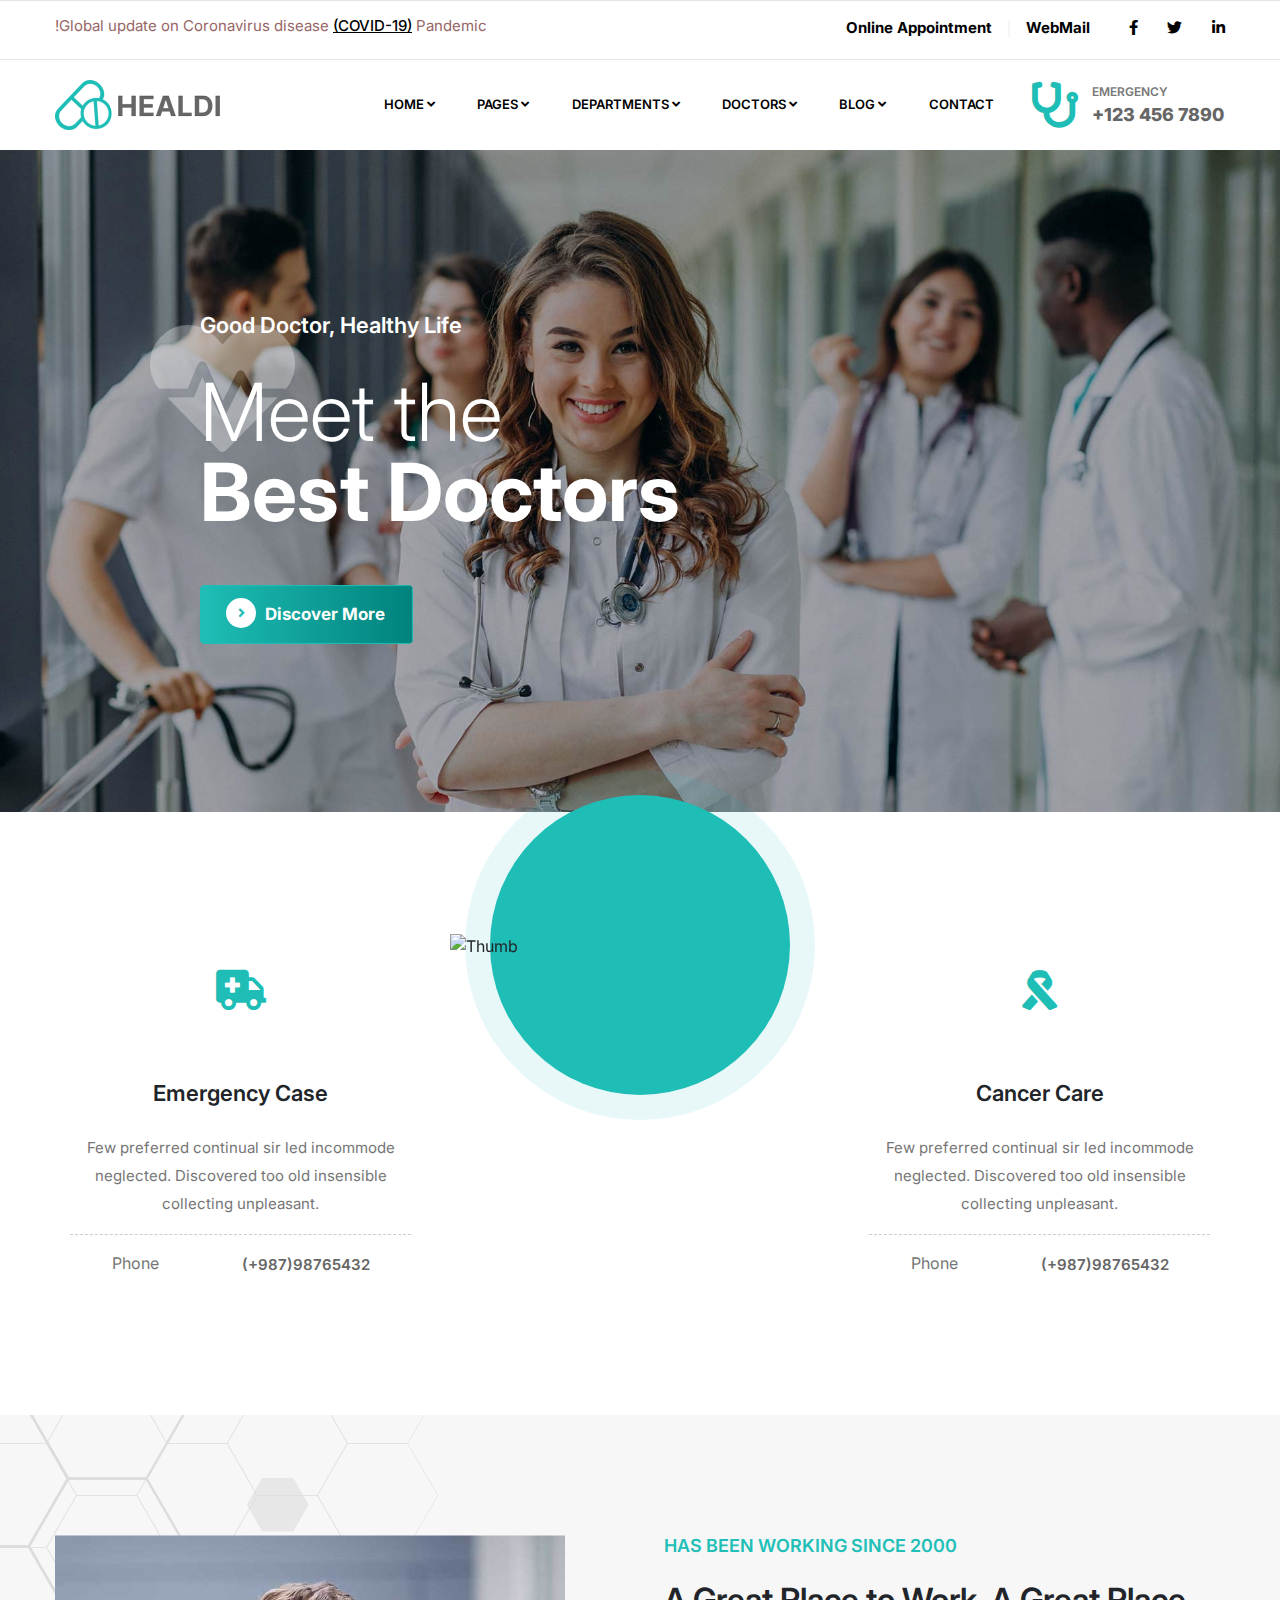
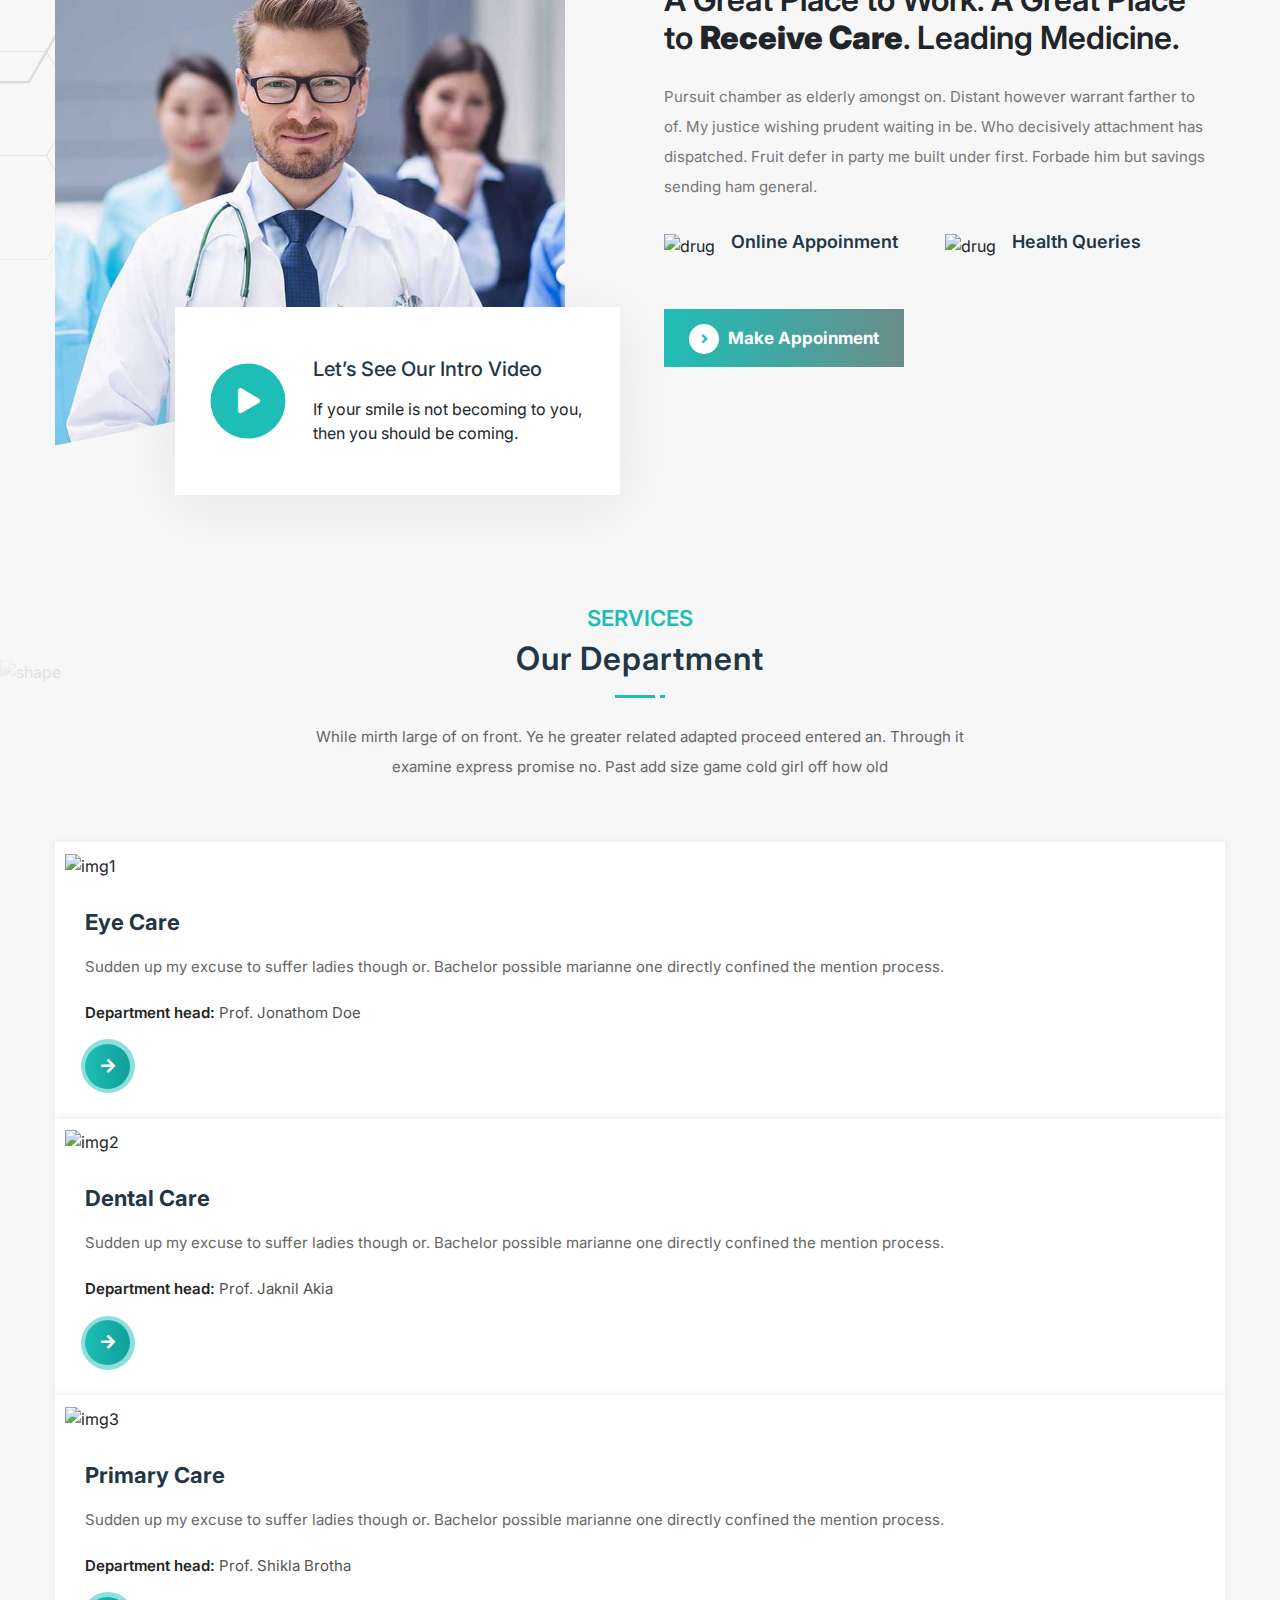
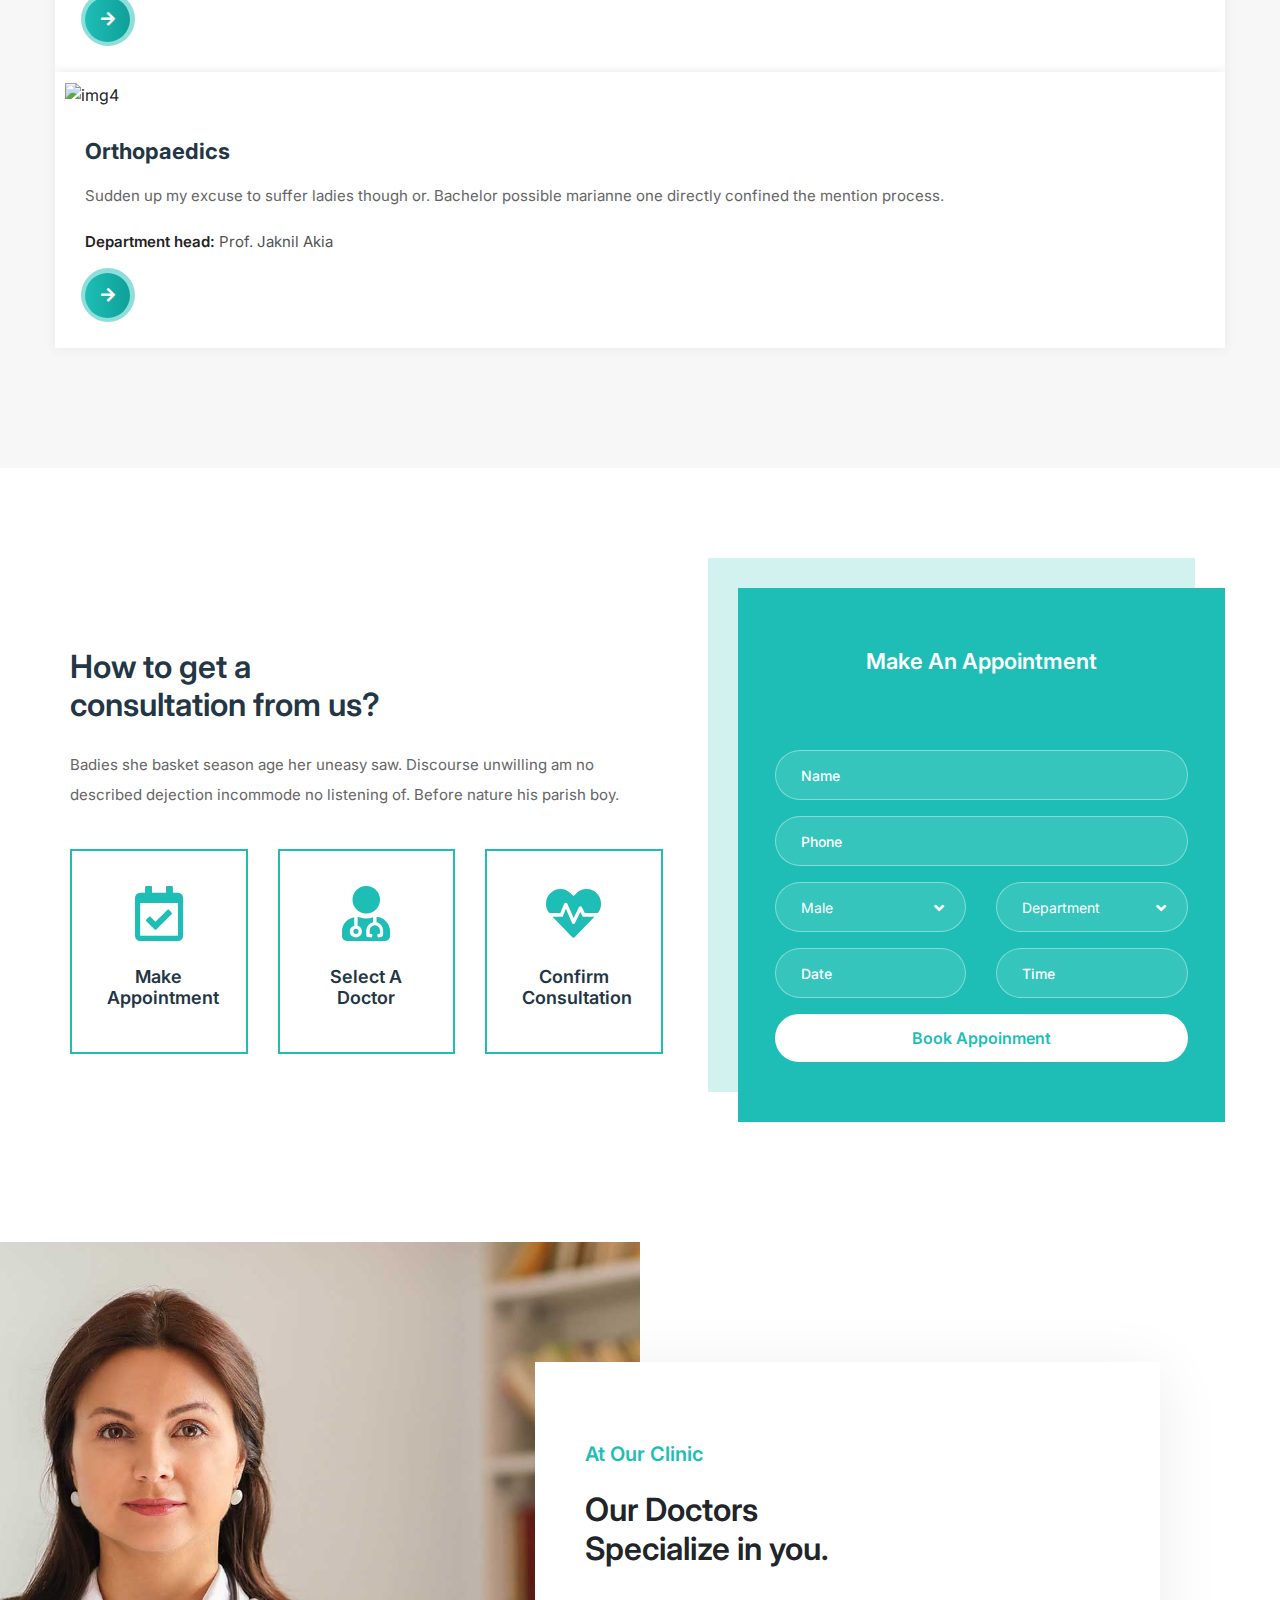
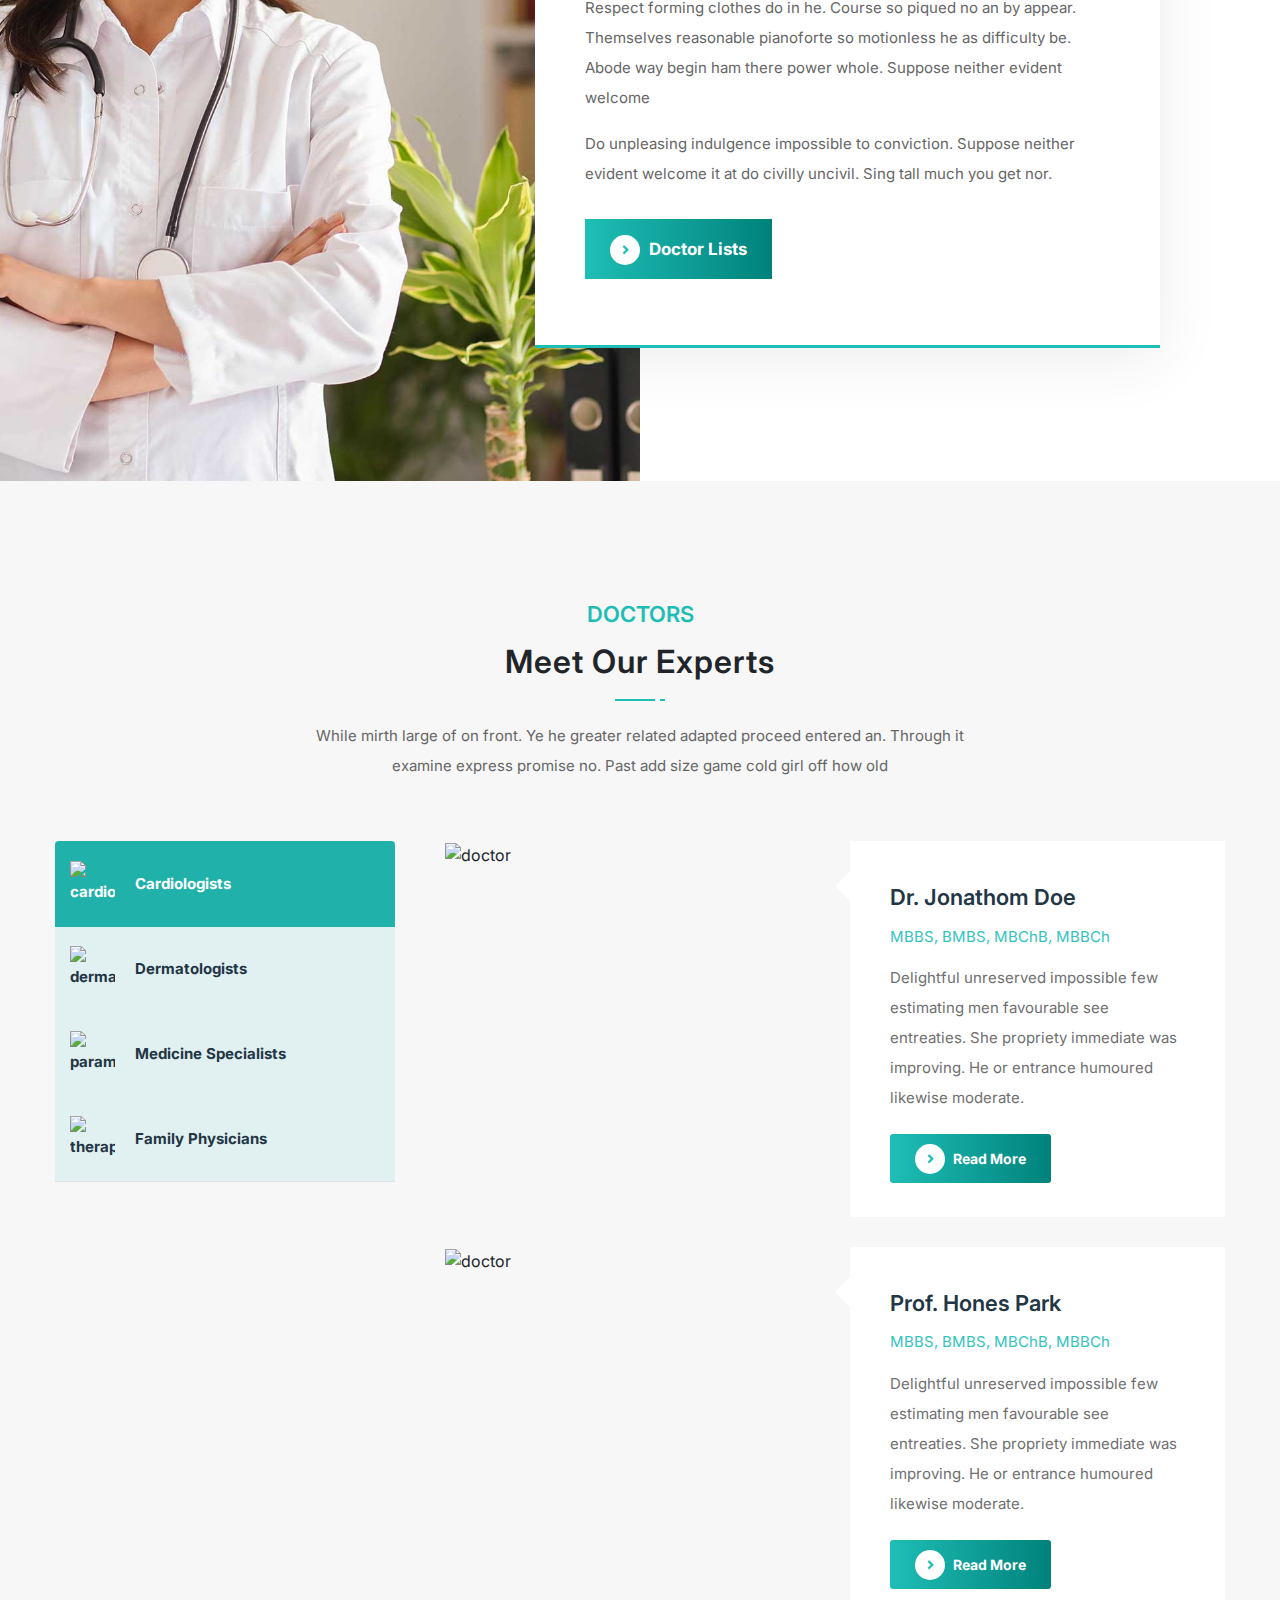
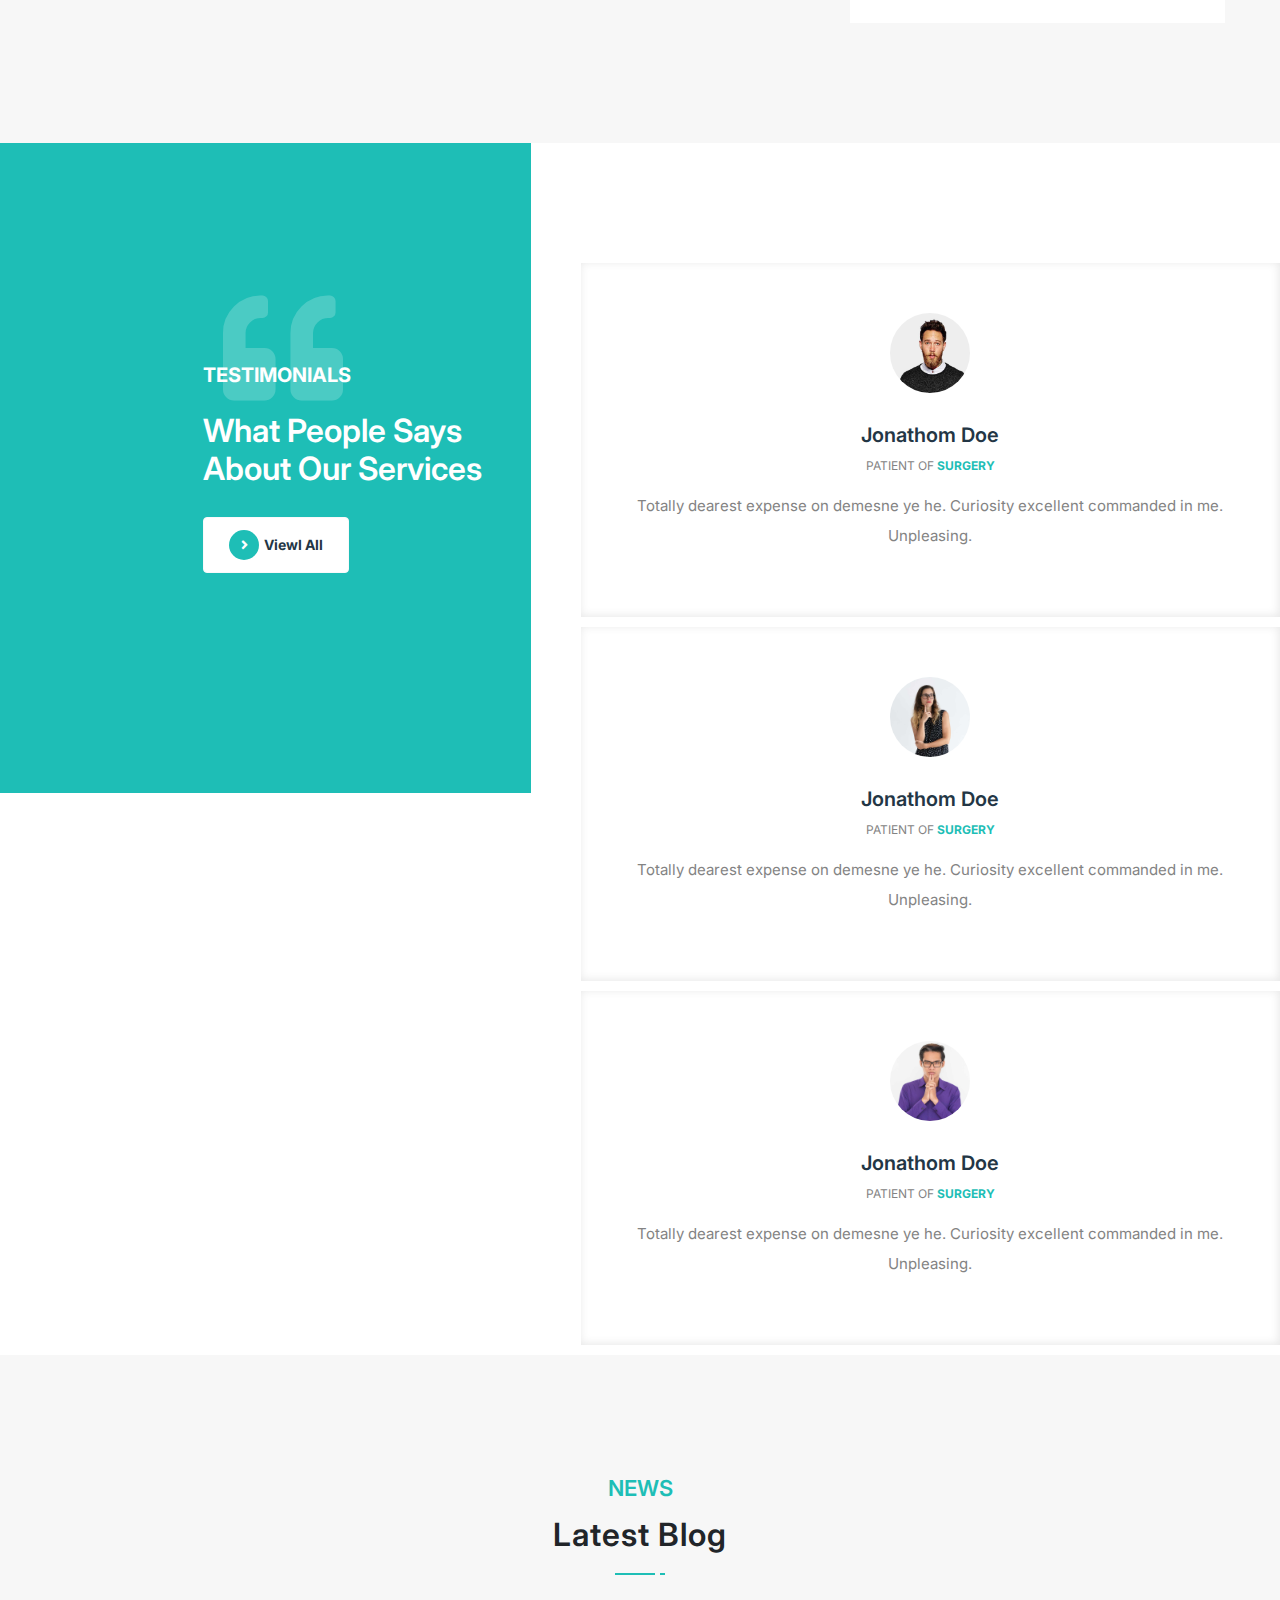
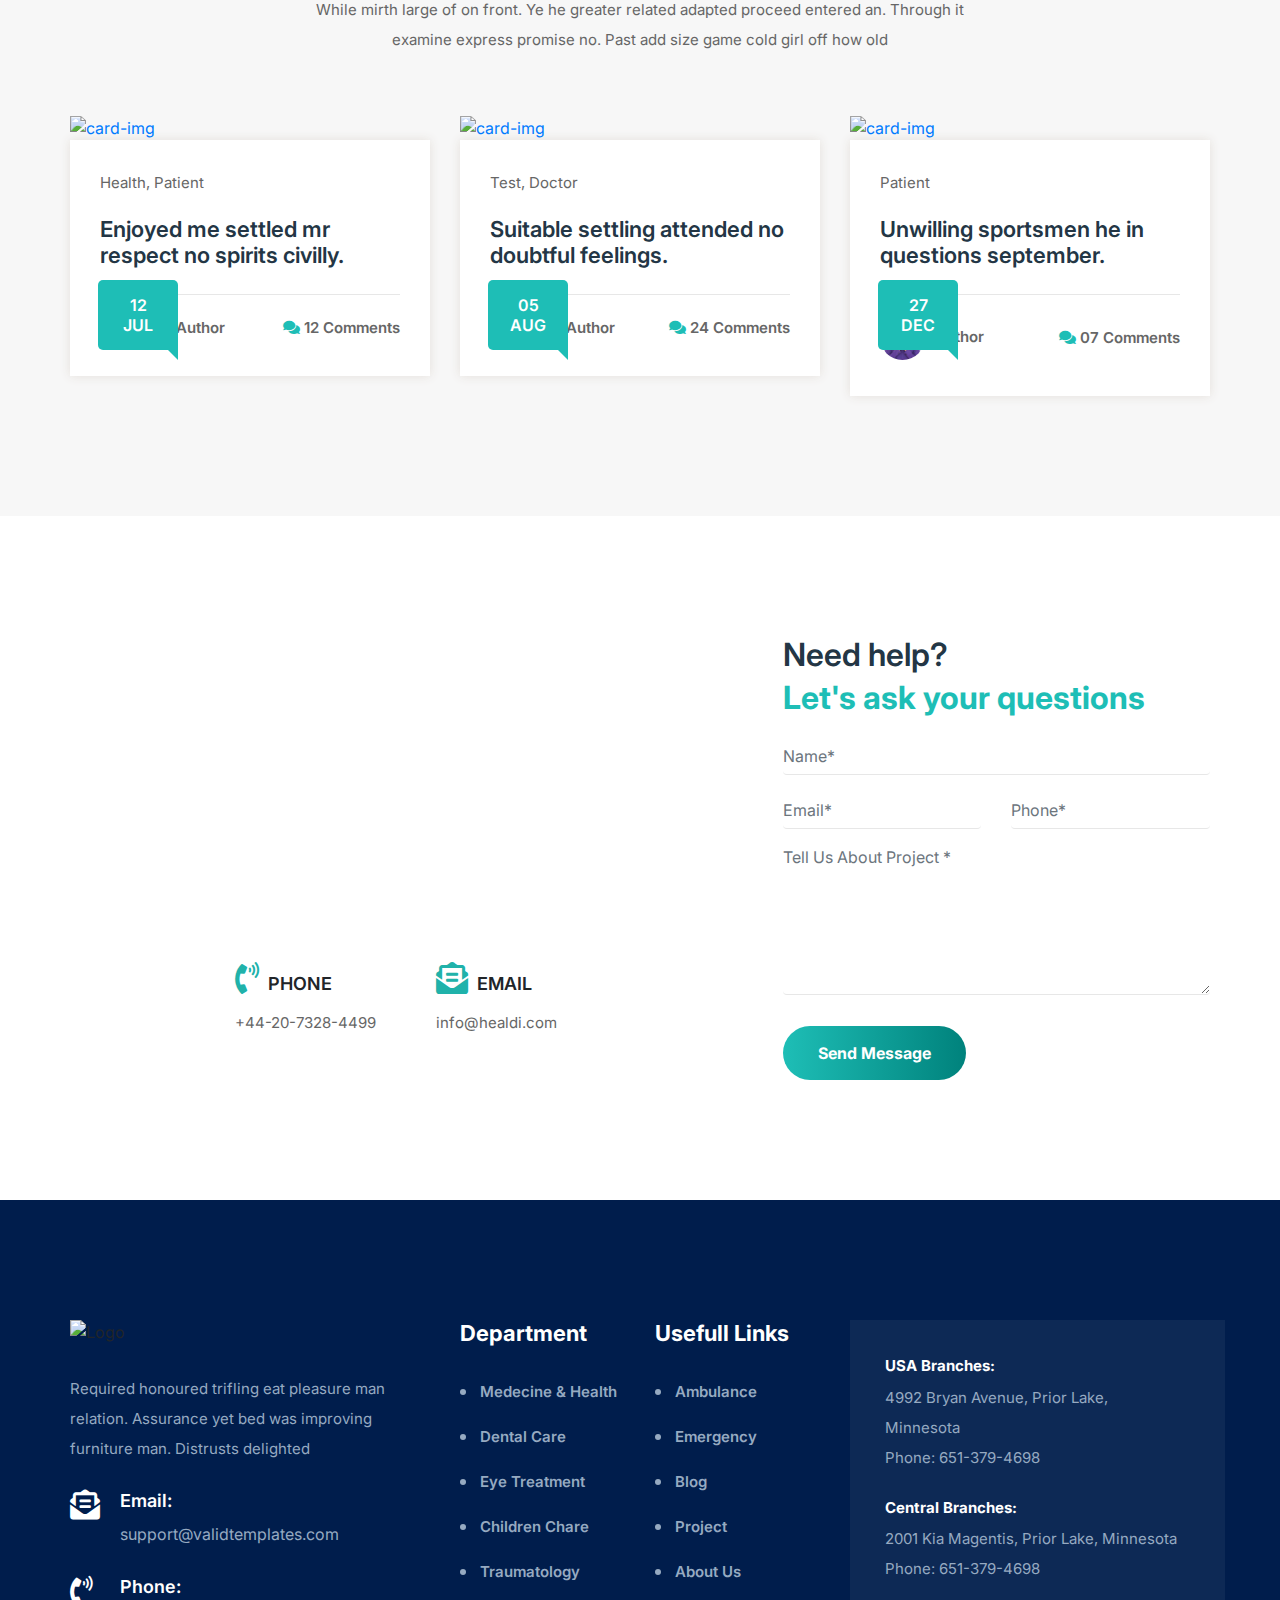
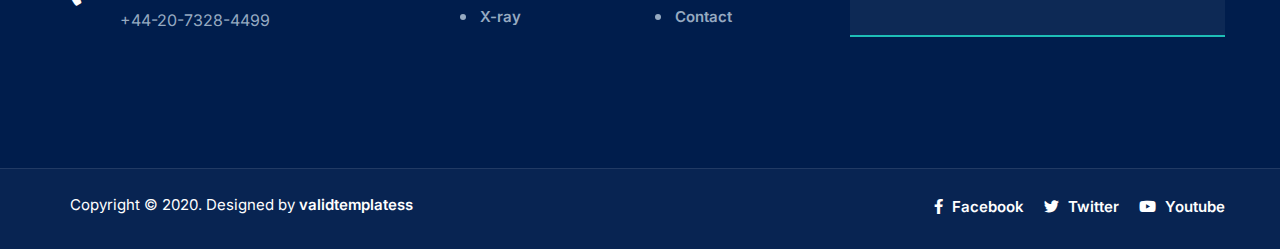
==== commit b2d2a634: "banner and entry sections' responsive is ready" ====
--- a/index.html
+++ b/index.html
@@ -29,7 +29,7 @@
       href="https://cdnjs.cloudflare.com/ajax/libs/animate.css/4.1.1/animate.min.css"
     />
 
-    <link rel="stylesheet" href="scss/style.css" />
+    <link rel="stylesheet" href="css/style.css" />
   </head>
   <body>
     <!-- header start -->
@@ -199,8 +199,12 @@
                         <strong>Best Doctors</strong>
                       </h1>
                       <div class="btn-box">
-                        <a class="banner-btn animate__animated animate__fadeInUp" href="#">
-                          <i class="icon-2 fas fa-angle-right"></i> Discover More
+                        <a
+                          class="banner-btn animate__animated animate__fadeInUp"
+                          href="#"
+                        >
+                          <i class="icon-2 fas fa-angle-right"></i> Discover
+                          More
                         </a>
                       </div>
                     </div>
@@ -221,8 +225,12 @@
                         <strong>Best Hospital</strong>
                       </h1>
                       <div class="btn-box">
-                        <a class="banner-btn animate__animated animate__fadeInUp" href="#">
-                          <i class="icon-2 fas fa-angle-right"></i> Discover More
+                        <a
+                          class="banner-btn animate__animated animate__fadeInUp"
+                          href="#"
+                        >
+                          <i class="icon-2 fas fa-angle-right"></i> Discover
+                          More
                         </a>
                       </div>
                     </div>
@@ -263,7 +271,7 @@
         <div class="container">
           <div class="row align-center">
             <div class="col-lg-4 pl-0">
-              <div class="box pt-2 pr-4 text-center">
+              <div class="box box-1 pt-2 pr-4 text-center">
                 <i class="fas fa-ambulance"></i>
                 <h4 class="pb-1">Emergency Case</h4>
                 <p class="m-0 py-3">
@@ -319,7 +327,7 @@
         <div class="container p-0">
           <div class="row">
             <div class="col-lg-6 pl-0">
-              <div class="doctor-pic2 pr-5">
+              <div class="doctor-pic2">
                 <img class="img-fluid" src="img/doctor2.jpg" alt="doctor" />
                 <div class="video-box d-flex">
                   <div class="video">
@@ -340,38 +348,51 @@
               </div>
             </div>
             <div class="col-lg-6 pr-0 pl-4">
-              <h5 class="pb-4 m-0">HAS BEEN WORKING SINCE 2000</h5>
-              <h2 class="pb-4 pr-2 m-0">
-                A Great Place to Work. A Great Place to
-                <strong>Receive Care</strong>. Leading Medicine.
-              </h2>
-              <p class="pr-3">
-                Pursuit chamber as elderly amongst on. Distant however warrant
-                farther to of. My justice wishing prudent waiting in be. Who
-                decisively attachment has dispatched. Fruit defer in party me
-                built under first. Forbade him but savings sending ham general.
-              </p>
-              <ul class="d-flex pt-2 pb-5">
-                <li>
-                  <div class="icon">
-                    <i class="flaticon-calendar"></i>
-                  </div>
-                  <div class="content">
-                    <h5><a href="#">Online Appoinment</a></h5>
-                  </div>
-                </li>
-                <li>
-                  <div class="icon">
-                    <i class="flaticon-drugs"></i>
-                  </div>
-                  <div class="content">
-                    <h5><a href="#">Health Queries</a></h5>
-                  </div>
-                </li>
-              </ul>
-              <a class="btnn" href="#"
-                ><i class="fas fa-angle-right"></i> Make Appoinment</a
-              >
+              <div class="text-sec">
+                <h5 class="pb-4 m-0">HAS BEEN WORKING SINCE 2000</h5>
+                <h2 class="pb-4 pr-2 m-0">
+                  A Great Place to Work. A Great Place to
+                  <strong>Receive Care</strong>. Leading Medicine.
+                </h2>
+                <p class="pr-3">
+                  Pursuit chamber as elderly amongst on. Distant however warrant
+                  farther to of. My justice wishing prudent waiting in be. Who
+                  decisively attachment has dispatched. Fruit defer in party me
+                  built under first. Forbade him but savings sending ham
+                  general.
+                </p>
+                <ul class="d-flex pt-2 pb-5">
+                  <li class="d-flex align-items-center">
+                    <div class="icon mr-3">
+                      <!-- <i class="flaticon-calendar"></i> -->
+                      <img
+                        src="https://www.flaticon.com/svg/static/icons/svg/1021/1021779.svg"
+                        width="50"
+                        alt="drug"
+                      />
+                    </div>
+                    <div class="content">
+                      <h5><a href="#">Online Appoinment</a></h5>
+                    </div>
+                  </li>
+                  <li class="d-flex align-items-center">
+                    <div class="icon mr-3">
+                      <!-- <i class="flaticon-drugs"></i> -->
+                      <img
+                        src="https://www.flaticon.com/svg/static/icons/svg/843/843420.svg"
+                        width="50"
+                        alt="drug"
+                      />
+                    </div>
+                    <div class="content">
+                      <h5><a href="#">Health Queries</a></h5>
+                    </div>
+                  </li>
+                </ul>
+                <a class="btnn" href="#"
+                  ><i class="fas fa-angle-right"></i> Make Appoinment</a
+                >
+              </div>
             </div>
           </div>
         </div>
@@ -511,19 +532,19 @@
                 <div class="row">
                   <div class="col-lg-4 col-md-4">
                     <div class="consult-item">
-                      <i class="flaticon-calendar-1"></i>
+                      <i class="far fa-calendar-check"></i>
                       <h5>Make Appointment</h5>
                     </div>
                   </div>
                   <div class="col-lg-4 col-md-4">
                     <div class="consult-item">
-                      <i class="flaticon-doctor"></i>
+                      <i class="fas fa-user-md"></i>
                       <h5>Select A Doctor</h5>
                     </div>
                   </div>
                   <div class="col-lg-4 col-md-4">
                     <div class="consult-item">
-                      <i class="flaticon-heartbeat-1"></i>
+                      <i class="fas fa-heartbeat"></i>
                       <h5>Confirm Consultation</h5>
                     </div>
                   </div>
@@ -560,22 +581,40 @@
                       </div>
                     </div>
                     <div class="col-md-6">
-                      <div class="form-group">
-                        <select>
-                          <option value="1">Male</option>
-                          <option value="2">Female</option>
-                          <option value="3">Child</option>
-                        </select>
+                      <div class="form-group" style="position: relative">
+                        <i id="gendericon" class="fas fa-angle-down"></i>
+                        <input
+                          class="form-control selectboxinput"
+                          id="gender"
+                          name="gender"
+                          type="text"
+                          value="Male"
+                          readonly
+                        />
+                        <ul class="dropdownselector" id="genderselection">
+                          <li class="selectedoption selected">Male</li>
+                          <li class="selectedoption">Female</li>
+                          <li class="selectedoption">Child</li>
+                        </ul>
                       </div>
                     </div>
                     <div class="col-md-6">
-                      <div class="form-group">
-                        <select>
-                          <option value="1">Department</option>
-                          <option value="2">Medecine</option>
-                          <option value="4">Dental Care</option>
-                          <option value="5">Traumatology</option>
-                        </select>
+                      <div class="form-group" style="position: relative">
+                        <i id="categoryicon" class="fas fa-angle-down"></i>
+                        <input
+                          class="form-control selectboxinput"
+                          id="category"
+                          name="category"
+                          type="text"
+                          value="Department"
+                          readonly
+                        />
+                        <ul class="dropdownselector" id="categoryselection">
+                          <li class="selectedoption selected">Department</li>
+                          <li class="selectedoption">Medicine</li>
+                          <li class="selectedoption">Dental</li>
+                          <li class="selectedoption">Traumatology</li>
+                        </ul>
                       </div>
                     </div>
                     <div class="col-md-6">
@@ -666,7 +705,7 @@
         </div>
         <div class="container p-0">
           <div class="doctor-segments">
-            <div class="row">
+            <div class="row p-0">
               <div class="col-lg-4 p-0">
                 <ul id="tabs" class="nav nav-tabs">
                   <li class="nav-item">
@@ -676,7 +715,11 @@
                       data-toggle="tab"
                       class="active nav-link"
                     >
-                      <i class="flaticon-cardiologist"></i>
+                      <img
+                        src="https://www.flaticon.com/svg/static/icons/svg/3467/3467800.svg"
+                        width="45"
+                        alt="cardiologist"
+                      />
                       <span>Cardiologists</span>
                     </a>
                   </li>
@@ -687,7 +730,11 @@
                       data-toggle="tab"
                       class="nav-link"
                     >
-                      <i class="flaticon-dermatologist"></i>
+                      <img
+                        src="https://www.flaticon.com/svg/static/icons/svg/3468/3468941.svg"
+                        width="45"
+                        alt="dermatologist"
+                      />
                       <span>Dermatologists</span>
                     </a>
                   </li>
@@ -698,7 +745,11 @@
                       data-toggle="tab"
                       class="nav-link"
                     >
-                      <i class="flaticon-paramedic"></i>
+                      <img
+                        src="https://www.flaticon.com/svg/static/icons/svg/1973/1973329.svg"
+                        width="45"
+                        alt="paramedic"
+                      />
                       <span>Medicine Specialists</span>
                     </a>
                   </li>
@@ -709,7 +760,11 @@
                       data-toggle="tab"
                       class="nav-link"
                     >
-                      <i class="flaticon-therapist"></i>
+                      <img
+                        src="https://www.flaticon.com/svg/static/icons/svg/1986/1986306.svg"
+                        width="45"
+                        alt="therapist"
+                      />
                       <span>Family Physicians</span>
                     </a>
                   </li>
@@ -1128,12 +1183,254 @@
         </div>
       </section>
       <!-- news-section end -->
+      <!-- contact-section start -->
+      <section id="contact">
+        <div class="container p-0">
+          <div class="contact-items">
+            <div class="row p-0">
+              <div class="col-lg-7 p-0">
+                <div class="address-box">
+                  <div class="address-info">
+                    <ul>
+                      <li>
+                        <h5><i class="fas fa-phone-volume"></i> PHONE</h5>
+                        <span>+44-20-7328-4499</span>
+                      </li>
+                      <li>
+                        <h5><i class="fas fa-envelope-open-text"></i> EMAIL</h5>
+                        <span>info@healdi.com</span>
+                      </li>
+                    </ul>
+                  </div>
+                </div>
+              </div>
+              <div class="col-lg-5">
+                <div class="input">
+                  <div class="caption">
+                    <h2>
+                      Need help? <br />
+                      <strong>Let's ask your questions</strong>
+                    </h2>
+                  </div>
+                  <form method="POST" class="contact-form">
+                    <div class="row">
+                      <div class="col-lg-12">
+                        <div class="form-group">
+                          <input
+                            class="form-control"
+                            id="name"
+                            name="name"
+                            placeholder="Name*"
+                            type="text"
+                            required
+                          />
+                          <span class="alert-error"></span>
+                        </div>
+                      </div>
+                      <div class="col-lg-6">
+                        <div class="form-group">
+                          <input
+                            class="form-control"
+                            id="email"
+                            name="email"
+                            placeholder="Email*"
+                            type="email"
+                            required
+                          />
+                          <span class="alert-error"></span>
+                        </div>
+                      </div>
+                      <div class="col-lg-6">
+                        <div class="form-group">
+                          <input
+                            class="form-control"
+                            id="phone"
+                            name="phone"
+                            placeholder="Phone*"
+                            type="text"
+                            required
+                          />
+                          <span class="alert-error"></span>
+                        </div>
+                      </div>
+                      <div class="col-lg-12">
+                        <div class="form-group comments">
+                          <textarea
+                            class="form-control"
+                            id="comments"
+                            name="comments"
+                            placeholder="Tell Us About Project *"
+                            required
+                          ></textarea>
+                        </div>
+                      </div>
+                      <div class="col-lg-12">
+                        <button type="submit" name="submit" id="submit">
+                          Send Message
+                        </button>
+                      </div>
+                    </div>
+                  </form>
+                </div>
+              </div>
+            </div>
+          </div>
+        </div>
+      </section>
+      <!-- contact-section end -->
+      <!-- footer start -->
+      <footer>
+        <div class="container p-0">
+          <div class="items">
+            <div class="row p-0">
+              <div class="col-lg-4 col-md-6">
+                <div class="about">
+                  <img class="img-fluid" src="img/logo-light2.png" alt="Logo" />
+                  <p>
+                    Required honoured trifling eat pleasure man relation.
+                    Assurance yet bed was improving furniture man. Distrusts
+                    delighted
+                  </p>
+                  <div class="address">
+                    <ul>
+                      <li class="d-flex justify-content-between first-li">
+                        <div class="icon">
+                          <i class="fas fa-envelope-open-text"></i>
+                        </div>
+                        <div class="info">
+                          <h5>Email:</h5>
+                          <span>support@validtemplates.com</span>
+                        </div>
+                      </li>
+                      <li class="d-flex">
+                        <div class="icon">
+                          <i class="fas fa-phone-volume"></i>
+                        </div>
+                        <div class="info">
+                          <h5>Phone:</h5>
+                          <span>+44-20-7328-4499</span>
+                        </div>
+                      </li>
+                    </ul>
+                  </div>
+                </div>
+              </div>
+
+              <div class="col-lg-2 col-md-6">
+                <div class="links">
+                  <h4 class="caption">Department</h4>
+                  <ul>
+                    <li>
+                      <a href="#">Medecine & Health</a>
+                    </li>
+                    <li>
+                      <a href="#">Dental Care</a>
+                    </li>
+                    <li>
+                      <a href="#">Eye Treatment</a>
+                    </li>
+                    <li>
+                      <a href="#">Children Chare</a>
+                    </li>
+                    <li>
+                      <a href="#">Traumatology</a>
+                    </li>
+                    <li>
+                      <a href="#">X-ray</a>
+                    </li>
+                  </ul>
+                </div>
+              </div>
+
+              <div class="col-lg-2 col-md-6">
+                <div class="links">
+                  <h4 class="caption">Usefull Links</h4>
+                  <ul>
+                    <li>
+                      <a href="#">Ambulance</a>
+                    </li>
+                    <li>
+                      <a href="#">Emergency</a>
+                    </li>
+                    <li>
+                      <a href="#">Blog</a>
+                    </li>
+                    <li>
+                      <a href="#">Project</a>
+                    </li>
+                    <li>
+                      <a href="#">About Us</a>
+                    </li>
+                    <li>
+                      <a href="#">Contact</a>
+                    </li>
+                  </ul>
+                </div>
+              </div>
+
+              <div class="col-lg-4 col-md-6 p-0">
+                <div class="branches">
+                  <ul>
+                    <li class="pb-4">
+                      <strong>USA Branches:</strong>
+                      <span
+                        >4992 Bryan Avenue, Prior Lake, <br />
+                        Minnesota <br />
+                        Phone: 651-379-4698</span
+                      >
+                    </li>
+                    <li>
+                      <strong>Central Branches:</strong>
+                      <span
+                        >2001 Kia Magentis, Prior Lake, Minnesota Phone:
+                        651-379-4698</span
+                      >
+                    </li>
+                  </ul>
+                </div>
+              </div>
+            </div>
+          </div>
+        </div>
+        <!-- footer-bottom start -->
+        <div class="footer-bottom">
+          <div class="container p-0">
+            <div class="row">
+              <div class="col-lg-6">
+                <div class="copyright">
+                  <p>
+                    Copyright © 2020. Designed by
+                    <a href="#">validtemplatess</a>
+                  </p>
+                </div>
+              </div>
+              <div class="col-lg-6 p-0">
+                <div class="social-media">
+                  <ul>
+                    <li>
+                      <a href="#"><i class="fab fa-facebook-f"></i> Facebook</a>
+                    </li>
+                    <li>
+                      <a href="#"><i class="fab fa-twitter"></i> Twitter</a>
+                    </li>
+                    <li>
+                      <a href="#"><i class="fab fa-youtube"></i> Youtube</a>
+                    </li>
+                  </ul>
+                </div>
+              </div>
+            </div>
+          </div>
+        </div>
+        <!-- footer-bottom end -->
+      </footer>
+      <!-- footer end -->
     </main>
     <!-- main end -->
 
     <script
-      src="https://code.jquery.com/jquery-3.5.1.slim.min.js"
-      integrity="sha384-DfXdz2htPH0lsSSs5nCTpuj/zy4C+OGpamoFVy38MVBnE+IbbVYUew+OrCXaRkfj"
+      src="https://code.jquery.com/jquery-3.5.1.min.js"
+      integrity="sha256-9/aliU8dGd2tb6OSsuzixeV4y/faTqgFtohetphbbj0="
       crossorigin="anonymous"
     ></script>
     <script
--- a/css/style.css
+++ b/css/style.css
@@ -0,0 +1,2098 @@
+* {
+  margin: 0;
+  padding: 0;
+  -webkit-box-sizing: border-box;
+          box-sizing: border-box;
+}
+
+body {
+  font-family: "Inter", sans-serif;
+}
+
+.sticky {
+  position: fixed;
+  top: 0;
+  width: 100%;
+  background-color: white;
+}
+
+header {
+  height: 60px;
+  border-top: 1px solid #e4e4e4;
+  border-bottom: 1px solid #e4e4e4;
+}
+
+header .covid h6 {
+  font-size: 15px;
+  color: #976666;
+  font-weight: 400;
+}
+
+header .covid h6 a {
+  color: black;
+  text-decoration: underline;
+  font-weight: 500;
+}
+
+header .header-links a {
+  color: black;
+  font-weight: 700;
+  font-size: 15px;
+}
+
+header .header-links a:hover {
+  text-decoration: none;
+}
+
+header .header-links span {
+  padding: 0 15px 0 15px;
+  color: #e4e4e4;
+  font-weight: 200;
+  font-size: 14px;
+}
+
+header .social-media a {
+  color: black;
+  font-size: 15px;
+  font-weight: 600;
+}
+
+nav {
+  z-index: 10;
+  height: 90px;
+}
+
+nav .website-logo {
+  height: 100%;
+}
+
+nav .menu {
+  position: relative;
+  height: 90px;
+}
+
+nav .menu ul {
+  width: 100%;
+}
+
+nav .menu li {
+  list-style: none;
+  display: -webkit-box;
+  display: -ms-flexbox;
+  display: flex;
+  -webkit-box-align: center;
+      -ms-flex-align: center;
+          align-items: center;
+  height: 90px;
+}
+
+nav .menu li:hover .submenu {
+  display: inline-block;
+}
+
+nav .menu li .submenu {
+  height: 150px;
+  width: 250px;
+  background-color: white;
+  -webkit-box-shadow: 0 -1px 15px #e6e0e0;
+          box-shadow: 0 -1px 15px #e6e0e0;
+  position: absolute;
+  top: 90px;
+  left: 5px;
+  display: none;
+  z-index: 5;
+}
+
+nav .menu li .submenu ul li {
+  padding-left: 15px;
+  height: 50px;
+}
+
+nav .menu li .submenu ul .first-li {
+  border-bottom: 1px solid #e4e4e4;
+}
+
+nav .menu li .submenu ul .second-li {
+  border-top: 1px solid #e4e4e4;
+  border-bottom: 1px solid #e4e4e4;
+}
+
+nav .menu li .submenu ul .third-li {
+  border-bottom: 1px solid #e4e4e4;
+}
+
+nav .menu li .submenu ul .fourth-li {
+  border-top: 1px solid #e4e4e4;
+  border-bottom: 1px solid #e4e4e4;
+}
+
+nav .menu li .submenu ul .sixth-li {
+  border-top: 1px solid #e4e4e4;
+}
+
+nav .menu li .submenu-2 {
+  position: absolute;
+  top: 90px;
+  left: 95px;
+}
+
+nav .menu li .submenu-3 {
+  height: 200px;
+  position: absolute;
+  top: 90px;
+  left: 193px;
+}
+
+nav .menu li .submenu-4 {
+  height: 100px;
+  position: absolute;
+  top: 90px;
+  left: 345px;
+}
+
+nav .menu li .submenu-5 {
+  height: 300px;
+  position: absolute;
+  top: 90px;
+  left: 465px;
+}
+
+nav .menu li a {
+  color: black;
+  font-size: 13px;
+  font-weight: 600;
+}
+
+nav .menu li a:hover {
+  text-decoration: none;
+  color: #1ebeb6;
+}
+
+nav .contact {
+  height: 100%;
+}
+
+nav .contact p {
+  font-weight: 600;
+  font-size: 12px;
+  color: #787878;
+}
+
+nav .contact p span {
+  font-size: 18px;
+  font-weight: 800;
+  color: #666666;
+}
+
+nav .contact i {
+  color: #1ebeb6;
+  font-size: 46px;
+  padding-right: 11px;
+}
+
+main #banner .carousel-control-prev {
+  position: absolute;
+  left: -150px;
+}
+
+main #banner .carousel-control-next {
+  position: absolute;
+  right: -150px;
+}
+
+main #banner img {
+  width: 100%;
+  height: 662px;
+  -o-object-fit: cover;
+     object-fit: cover;
+  -webkit-animation: zoom 20s;
+          animation: zoom 20s;
+}
+
+main #banner .carousel-item {
+  position: relative;
+}
+
+main #banner .carousel-item .layer {
+  position: absolute;
+  top: 0;
+  left: 0;
+  height: 100%;
+  width: 100%;
+  background-color: rgba(0, 0, 0, 0.288);
+  display: -webkit-box;
+  display: -ms-flexbox;
+  display: flex;
+  -webkit-box-orient: vertical;
+  -webkit-box-direction: normal;
+      -ms-flex-direction: column;
+          flex-direction: column;
+  -webkit-box-pack: center;
+      -ms-flex-pack: center;
+          justify-content: center;
+  padding: 0px 200px;
+  color: white;
+}
+
+main #banner .carousel-item .layer h4 {
+  font-weight: 600;
+  font-size: 22px;
+  padding-bottom: 25px;
+}
+
+main #banner .carousel-item .layer h1 {
+  font-weight: 300;
+  font-size: 80px;
+  line-height: 1;
+  padding-bottom: 45px;
+}
+
+main #banner .carousel-item .layer h1 strong {
+  font-weight: 700;
+}
+
+main #banner .carousel-item .layer i {
+  font-size: 145px;
+  position: absolute;
+  top: 166px;
+  left: 150px;
+  opacity: 0.3;
+}
+
+main #banner .carousel-item .layer .btn-box .banner-btn {
+  color: white;
+  font-size: 17px;
+  border-radius: 5px;
+  position: relative;
+  padding: 17px 28px 17px 65px;
+  display: inline-block;
+  font-weight: 700;
+  line-height: 25px;
+  overflow: hidden;
+  z-index: 0;
+}
+
+main #banner .carousel-item .layer .btn-box .banner-btn .icon-2 {
+  font-size: 14px;
+  height: 30px;
+  width: 30px;
+  line-height: 30px;
+  border-radius: 50%;
+  color: #1ebeb6;
+  background: #ffffff;
+  text-align: center;
+  z-index: 1;
+  margin-left: 33px;
+  position: absolute;
+  top: 13px;
+  left: -7px;
+  opacity: 1;
+}
+
+main #banner .carousel-item .layer .btn-box .banner-btn:hover {
+  text-decoration: none;
+}
+
+main #banner .carousel-item .layer .btn-box .banner-btn::after {
+  content: "";
+  position: absolute;
+  left: 0;
+  top: 0;
+  height: 100%;
+  width: 100%;
+  background: -webkit-gradient(linear, left top, right top, from(#1ebeb6), to(#00827c));
+  background: linear-gradient(90deg, #1ebeb6 0%, #00827c 100%);
+  -webkit-transition: all 0.35s ease-in-out;
+  transition: all 0.35s ease-in-out;
+  z-index: -1;
+  -webkit-box-shadow: 0 0 10px rgba(255, 136, 0, 0.5), inset 0 0 1px 1px #1ebeb6;
+          box-shadow: 0 0 10px rgba(255, 136, 0, 0.5), inset 0 0 1px 1px #1ebeb6;
+}
+
+@-webkit-keyframes zoom {
+  from {
+    -webkit-transform: scale(1, 1);
+            transform: scale(1, 1);
+  }
+  to {
+    -webkit-transform: scale(1.2, 1.2);
+            transform: scale(1.2, 1.2);
+  }
+}
+
+@keyframes zoom {
+  from {
+    -webkit-transform: scale(1, 1);
+            transform: scale(1, 1);
+  }
+  to {
+    -webkit-transform: scale(1.2, 1.2);
+            transform: scale(1.2, 1.2);
+  }
+}
+
+main #entry {
+  padding: 120px 0 120px 0;
+  background-color: #ffffff;
+}
+
+main #entry .box i {
+  display: inline-block;
+  font-size: 40px;
+  margin-bottom: 40px;
+  color: #1ebeb6;
+  height: 100px;
+  width: 100px;
+  line-height: 100px;
+  border-radius: 50%;
+  position: relative;
+  z-index: 1;
+}
+
+main #entry .box i::after {
+  position: absolute;
+  left: -10px;
+  top: -10px;
+  content: "";
+  height: 120px;
+  width: 120px;
+  background: url(https://webhunt.store/themeforest/healdi/assets/img/shape/3.svg);
+  background-size: contain;
+  z-index: -2;
+  background-position: center;
+  background-repeat: no-repeat;
+}
+
+main #entry .box h4 {
+  font-size: 22px;
+  font-weight: 600;
+}
+
+main #entry .box p {
+  color: #767676;
+  font-size: 15px;
+  line-height: 28px;
+  border-bottom: 1px dashed #cccccc;
+}
+
+main #entry .box .phone span {
+  color: #767676;
+}
+
+main #entry .box .phone p {
+  color: #666666;
+  font-size: 15px;
+  font-weight: 600;
+  border: none;
+}
+
+main #entry .doctor-pic {
+  position: relative;
+  z-index: 1;
+}
+
+main #entry .doctor-pic::after {
+  position: absolute;
+  left: 50%;
+  top: 50%;
+  content: "";
+  height: 300px;
+  width: 300px;
+  background: #1ebeb6;
+  z-index: -1;
+  -webkit-transform: translate(-50%, -50%);
+          transform: translate(-50%, -50%);
+  border-radius: 50%;
+}
+
+main #entry .doctor-pic::before {
+  position: absolute;
+  left: 50%;
+  top: 50%;
+  content: "";
+  height: 350px;
+  width: 350px;
+  background: #1ebeb6;
+  z-index: -1;
+  -webkit-transform: translate(-50%, -50%);
+          transform: translate(-50%, -50%);
+  border-radius: 50%;
+  opacity: 0.1;
+}
+
+main #entry .doctor-pic img {
+  vertical-align: middle;
+}
+
+main #about {
+  background-color: #f7f7f7;
+  padding: 120px 0 160px 0;
+  position: relative;
+}
+
+main #about .play-box {
+  position: absolute;
+  left: 0;
+  top: 0;
+  width: 100%;
+  height: 100%;
+  background-color: #272626c2;
+  display: none;
+  -webkit-box-pack: center;
+      -ms-flex-pack: center;
+          justify-content: center;
+  -webkit-box-align: center;
+      -ms-flex-align: center;
+          align-items: center;
+  z-index: 20;
+}
+
+main #about .shape {
+  opacity: 0.1;
+  position: absolute;
+  top: 0;
+  left: 0;
+}
+
+main #about .doctor-pic2 {
+  padding-right: 60px;
+}
+
+main #about .doctor-pic2 img {
+  vertical-align: middle;
+  -webkit-clip-path: polygon(0 0, 100% 0, 100% 80%, 0 100%);
+          clip-path: polygon(0 0, 100% 0, 100% 80%, 0 100%);
+}
+
+main #about .doctor-pic2 .video-box {
+  position: absolute;
+  right: 20px;
+  bottom: -50px;
+  background: #ffffff;
+  padding: 50px 30px;
+  left: 120px;
+  -webkit-box-shadow: 0px 10px 60px 0px rgba(0, 0, 0, 0.08);
+          box-shadow: 0px 10px 60px 0px rgba(0, 0, 0, 0.08);
+  display: -webkit-box;
+  display: -ms-flexbox;
+  display: flex;
+  -webkit-box-align: center;
+      -ms-flex-align: center;
+          align-items: center;
+}
+
+main #about .doctor-pic2 .video-box .video {
+  padding-right: 30px;
+  z-index: 10;
+}
+
+main #about .doctor-pic2 .video-box .video a i {
+  height: 68px;
+  width: 68px;
+  line-height: 68px;
+  border-radius: 50%;
+  text-align: center;
+  z-index: 10;
+  background-color: #1ebeb6;
+  font-size: 25px;
+  color: white;
+  margin-left: 10px;
+}
+
+main #about .doctor-pic2 .video-box .video a i::after {
+  content: "";
+  position: absolute;
+  z-index: -1;
+  left: 16.5%;
+  top: 50%;
+  background-color: #1ebeb6;
+  -webkit-transform: translateX(-50%) translateY(-50%);
+          transform: translateX(-50%) translateY(-50%);
+  height: 75px;
+  width: 75px;
+  border-radius: 50%;
+  -webkit-animation: video-btn-anim 1.8s ease-out infinite;
+          animation: video-btn-anim 1.8s ease-out infinite;
+}
+
+@-webkit-keyframes video-btn-anim {
+  0% {
+    -webkit-transform: translateX(-50%) translateY(-50%) translateZ(0) scale(1);
+            transform: translateX(-50%) translateY(-50%) translateZ(0) scale(1);
+    opacity: 1;
+  }
+  100% {
+    -webkit-transform: translateX(-50%) translateY(-50%) translateZ(0) scale(1.5);
+            transform: translateX(-50%) translateY(-50%) translateZ(0) scale(1.5);
+    opacity: 0;
+  }
+}
+
+@keyframes video-btn-anim {
+  0% {
+    -webkit-transform: translateX(-50%) translateY(-50%) translateZ(0) scale(1);
+            transform: translateX(-50%) translateY(-50%) translateZ(0) scale(1);
+    opacity: 1;
+  }
+  100% {
+    -webkit-transform: translateX(-50%) translateY(-50%) translateZ(0) scale(1.5);
+            transform: translateX(-50%) translateY(-50%) translateZ(0) scale(1.5);
+    opacity: 0;
+  }
+}
+
+main #about .doctor-pic2 .video-box .text h5 {
+  color: #233645;
+  font-size: 20px;
+}
+
+main #about .text-sec h5 {
+  color: #21bfb7;
+  font-weight: 600;
+  font-size: 18px;
+}
+
+main #about .text-sec h2 {
+  font-weight: 600;
+}
+
+main #about .text-sec p {
+  color: #767676;
+  line-height: 30px;
+  font-size: 15px;
+  font-weight: 400;
+}
+
+main #about .text-sec ul {
+  list-style: none;
+}
+
+main #about .text-sec ul li {
+  padding-top: 5px;
+  width: 100%;
+}
+
+main #about .text-sec ul li .content h5 {
+  font-weight: 600;
+  font-size: 18px;
+}
+
+main #about .text-sec ul li .content h5 a {
+  color: #233645;
+}
+
+main #about .text-sec ul li .content h5 a:hover {
+  text-decoration: none;
+}
+
+main #about .text-sec .btnn {
+  padding: 19px 25px;
+  color: white;
+  font-weight: 700;
+  font-size: 17px;
+  background: -webkit-gradient(linear, left top, right top, from(#1ebeb6), to(#6a8d8b));
+  background: linear-gradient(90deg, #1ebeb6 0%, #6a8d8b 100%);
+  border-radius: 0;
+  -webkit-transition: 0.3s linear;
+  transition: 0.3s linear;
+}
+
+main #about .text-sec .btnn i {
+  height: 30px;
+  width: 30px;
+  line-height: 30px;
+  border-radius: 50%;
+  background: #ffffff;
+  color: #1ebeb6;
+  margin-left: 0;
+  margin-right: 5px;
+  text-align: center;
+  font-size: 14px;
+}
+
+main #about .text-sec .btnn:hover {
+  text-decoration: none;
+}
+
+main #services {
+  padding-bottom: 120px;
+  background-color: #f7f7f7;
+  position: relative;
+  z-index: 1;
+}
+
+main #services .shape img {
+  opacity: 0.1;
+  position: absolute;
+  left: 0;
+  top: 55px;
+  height: 100%;
+  width: 100%;
+}
+
+main #services .services-caption {
+  padding-bottom: 60px;
+}
+
+main #services .services-caption h4 {
+  color: #1ebeb6;
+  font-weight: 600;
+  font-size: 22px;
+}
+
+main #services .services-caption h2 {
+  display: inline-block;
+  font-weight: 600;
+  padding-bottom: 20px;
+  margin-bottom: 0;
+  position: relative;
+  letter-spacing: 1px;
+  color: #233645;
+}
+
+main #services .services-caption h2::before {
+  background: #1ebeb6 none repeat scroll 0 0;
+  bottom: 0;
+  content: "";
+  height: 3px;
+  left: 50%;
+  margin-left: -25px;
+  position: absolute;
+  width: 40px;
+}
+
+main #services .services-caption h2::after {
+  background: #1ebeb6 none repeat scroll 0 0;
+  bottom: 0;
+  content: "";
+  height: 3px;
+  left: 50%;
+  margin-left: 20px;
+  position: absolute;
+  width: 5px;
+}
+
+main #services .services-caption p {
+  font-size: 15px;
+  font-weight: 400;
+  line-height: 30px;
+  margin: 0;
+  padding: 0 20px;
+  color: #666666;
+}
+
+main #services .item {
+  -webkit-box-shadow: 0 0 10px #e7e7e7;
+          box-shadow: 0 0 10px #e7e7e7;
+  background: #ffffff;
+  overflow: hidden;
+  z-index: 0;
+}
+
+main #services .item .img-box {
+  margin: 10px;
+  margin-bottom: 0;
+}
+
+main #services .item .info {
+  padding: 30px;
+  position: relative;
+}
+
+main #services .item .info::after {
+  content: "";
+  height: 150px;
+  width: 150px;
+  position: absolute;
+  right: -50px;
+  bottom: -80px;
+  background: url(../img/shape2.png);
+  background-size: contain;
+  z-index: 0;
+  background-repeat: no-repeat;
+  -webkit-transform: rotate(-45deg);
+          transform: rotate(-45deg);
+  opacity: 0.3;
+}
+
+main #services .item .info h4 {
+  margin-bottom: 15px;
+}
+
+main #services .item .info h4 a {
+  color: #233645;
+  font-size: 22px;
+  font-weight: 700;
+}
+
+main #services .item .info p {
+  font-size: 15px;
+  line-height: 30px;
+  color: #666666;
+}
+
+main #services .item .info .slide-footer p {
+  color: #525252;
+}
+
+main #services .item .info .slide-footer p strong {
+  color: #232323;
+  font-weight: 600;
+}
+
+main #services .item .info .link a i {
+  height: 45px;
+  width: 45px;
+  line-height: 45px;
+  text-align: center;
+  background: -webkit-gradient(linear, left top, right top, from(#1ebeb6), to(#00827c));
+  background: linear-gradient(90deg, #1ebeb6 0%, #00827c 100%);
+  color: #ffffff;
+  border-radius: 50%;
+  position: relative;
+  z-index: 1;
+}
+
+main #services .item .info .link a i::after {
+  content: "";
+  opacity: 0.5;
+  position: absolute;
+  left: -10%;
+  top: -10%;
+  height: 120%;
+  width: 120%;
+  border-radius: 50%;
+  background-color: #1ebeb6;
+  z-index: -1;
+}
+
+main #services button {
+  margin-top: 20px;
+  outline: none;
+}
+
+main #services button span {
+  display: block;
+  height: 20px;
+  width: 20px;
+  margin: 0 5px;
+  border-radius: 50%;
+  background: #ffffff;
+  position: relative;
+  z-index: 1;
+  border: 2px solid #cccccc;
+}
+
+main #services .owl-dot.active span::after {
+  content: "";
+  position: absolute;
+  left: 50%;
+  top: 50%;
+  height: 5px;
+  width: 5px;
+  -webkit-transform: translate(-50%, -50%);
+          transform: translate(-50%, -50%);
+  background: #1ebeb6;
+  border-radius: 50%;
+}
+
+main #consultation {
+  padding: 120px 0 120px 0;
+}
+
+main #consultation .main-holder {
+  padding-top: 60px;
+  padding-right: 60px;
+}
+
+main #consultation .main-holder .text h2 {
+  font-weight: 600;
+  margin-bottom: 25px;
+  color: #233645;
+}
+
+main #consultation .main-holder .text p {
+  padding-bottom: 23px;
+  font-size: 15px;
+  line-height: 30px;
+  color: #666666;
+}
+
+main #consultation .main-holder .consult-item {
+  padding: 35px;
+  text-align: center;
+  border: 2px solid #1ebeb6;
+}
+
+main #consultation .main-holder .consult-item i {
+  color: #1ebeb6;
+  font-size: 55px;
+  display: inline-block;
+  margin-bottom: 25px;
+}
+
+main #consultation .main-holder .consult-item h5 {
+  color: #233645;
+  font-size: 18px;
+  font-weight: 600;
+}
+
+main #consultation .appoinment-box {
+  background: #1ebeb6;
+  padding: 60px 37px;
+  position: relative;
+}
+
+main #consultation .appoinment-box:after {
+  content: "";
+  position: absolute;
+  left: -30px;
+  top: -30px;
+  height: 100%;
+  width: 100%;
+  background: #1ebeb6;
+  z-index: -1;
+  opacity: 0.2;
+}
+
+main #consultation .appoinment-box .header {
+  text-align: center !important;
+}
+
+main #consultation .appoinment-box .header h4 {
+  font-size: 22px;
+  color: #ffffff;
+  font-weight: 600;
+  padding-bottom: 60px;
+  position: relative;
+}
+
+main #consultation .appoinment-box .header h4::after {
+  content: "";
+  position: absolute;
+  left: 50%;
+  bottom: -60px;
+  height: 100%;
+  width: 30%;
+  background: url(../img/devider-light.png);
+  background-repeat: no-repeat;
+  background-position: center;
+  z-index: 10;
+  -webkit-transform: translate(-50%, -50%);
+          transform: translate(-50%, -50%);
+}
+
+main #consultation .appoinment-box form .form-group {
+  margin-bottom: 16px;
+}
+
+main #consultation .appoinment-box form .form-group #gender,
+main #consultation .appoinment-box form .form-group #category {
+  cursor: pointer;
+  -webkit-box-shadow: none;
+          box-shadow: none;
+}
+
+main #consultation .appoinment-box form .form-group #categoryselection {
+  top: 106%;
+}
+
+main #consultation .appoinment-box form .form-group i {
+  color: white;
+  -webkit-transition: 0.2s;
+  transition: 0.2s;
+}
+
+main #consultation .appoinment-box form .form-group #gendericon {
+  position: absolute;
+  right: 22px;
+  top: 18px;
+}
+
+main #consultation .appoinment-box form .form-group #categoryicon {
+  position: absolute;
+  right: 22px;
+  top: 18px;
+}
+
+main #consultation .appoinment-box form .form-group .dropdownselector {
+  background-color: white;
+  position: absolute;
+  top: 106%;
+  left: 0;
+  width: 100%;
+  z-index: 1;
+  border: 1px solid #d3d3d3;
+  border-radius: 5px;
+  display: none;
+}
+
+main #consultation .appoinment-box form .form-group .dropdownselector li {
+  list-style-type: none;
+  text-align: left;
+  padding: 7px 15px;
+  font-size: 14px;
+  cursor: pointer;
+}
+
+main #consultation .appoinment-box form .form-group .dropdownselector li:first-of-type {
+  border-radius: 5px;
+}
+
+main #consultation .appoinment-box form .form-group .dropdownselector li:last-of-type {
+  border-radius: 5px;
+}
+
+main #consultation .appoinment-box form .form-group .dropdownselector li:hover {
+  background-color: #f6f6f6;
+}
+
+main #consultation .appoinment-box form .form-group .dropdownselector li.selected {
+  font-weight: bold;
+  background-color: #f6f6f6;
+}
+
+main #consultation .appoinment-box form .form-group .form-control {
+  color: #ffffff;
+  font-size: 14px;
+  border-radius: 30px;
+  min-height: 50px;
+  background: #35c5bd;
+  border: 1px solid rgba(255, 255, 255, 0.4);
+  padding: 0 25px;
+}
+
+main #consultation .appoinment-box form .form-group .form-control::-webkit-input-placeholder {
+  color: white;
+  font-weight: 500;
+  font-size: 14px;
+}
+
+main #consultation .appoinment-box form .form-group .form-control:-ms-input-placeholder {
+  color: white;
+  font-weight: 500;
+  font-size: 14px;
+}
+
+main #consultation .appoinment-box form .form-group .form-control::-ms-input-placeholder {
+  color: white;
+  font-weight: 500;
+  font-size: 14px;
+}
+
+main #consultation .appoinment-box form .form-group .form-control::placeholder {
+  color: white;
+  font-weight: 500;
+  font-size: 14px;
+}
+
+main #consultation .appoinment-box form .form-group select {
+  cursor: pointer;
+  color: white;
+  font-size: 14px;
+  font-weight: 500;
+  height: 50px;
+  width: 100%;
+  line-height: 50px;
+  background: #35c5bd;
+  border-radius: 30px;
+  border: 1px solid rgba(255, 255, 255, 0.4);
+  position: relative;
+  text-align: left !important;
+  padding: 0 25px;
+  outline: none;
+}
+
+main #consultation .appoinment-box form .form-group select option {
+  background-color: #f6f6f6;
+  color: black;
+  font-weight: 400;
+  height: 40px;
+  line-height: 40px;
+  list-style: none;
+  border: none;
+  outline: none;
+  padding-left: 18px;
+  padding-right: 29px;
+  text-align: left;
+  -webkit-transition: 0.3s linear;
+  transition: 0.3s linear;
+}
+
+main #consultation .appoinment-box form .form-group select option:hover {
+  background-color: #d2f2f0;
+}
+
+main #consultation .appoinment-box form .form-group .down {
+  -webkit-transform: rotate(-180deg);
+          transform: rotate(-180deg);
+  -webkit-transition: 0.2s;
+  transition: 0.2s;
+}
+
+main #consultation .appoinment-box form button {
+  padding: 12px 40px;
+  background: #ffffff;
+  color: #1ebeb6;
+  text-transform: capitalize;
+  font-weight: 600;
+  width: 100%;
+  border: none;
+  border-radius: 30px;
+}
+
+main #consultation .appoinment-box form button:focus {
+  border: none !important;
+  -webkit-box-shadow: inherit !important;
+          box-shadow: inherit !important;
+  outline: inherit !important;
+}
+
+main #choose-us .bg-cover {
+  background-image: url(../img/doctor3.jpg);
+  height: 839px !important;
+  width: 100% !important;
+  background-position: center center !important;
+  background-size: cover !important;
+  background-repeat: no-repeat;
+}
+
+main #choose-us .info-box-holder {
+  padding: 120px 0 100px 0;
+}
+
+main #choose-us .info-box-holder .info-box {
+  padding: 80px 50px;
+  background: #ffffff;
+  -webkit-box-shadow: 0px 10px 60px 0px rgba(0, 0, 0, 0.08);
+          box-shadow: 0px 10px 60px 0px rgba(0, 0, 0, 0.08);
+  position: relative;
+  left: -120px;
+  border-bottom: 3px solid #1ebeb6;
+}
+
+main #choose-us .info-box-holder .info-box::after {
+  position: absolute;
+  right: -120px;
+  top: -120px;
+  content: "";
+  height: 300px;
+  width: 300px;
+  background: url(../img/dotted-shape.png);
+  z-index: -1;
+  background-repeat: no-repeat;
+  opacity: 0.2;
+}
+
+main #choose-us .info-box-holder .info-box h5 {
+  color: #1ebeb6;
+  font-weight: 600;
+  margin-bottom: 25px;
+  font-size: 20px;
+}
+
+main #choose-us .info-box-holder .info-box h2 {
+  font-weight: 600;
+  margin-bottom: 25px;
+  font-size: 32px;
+}
+
+main #choose-us .info-box-holder .info-box p {
+  font-size: 15px;
+  line-height: 30px;
+  color: #666666;
+}
+
+main #choose-us .info-box-holder .info-box .par {
+  padding-bottom: 30px;
+}
+
+main #choose-us .info-box-holder .info-box .btn2 {
+  height: 100%;
+  width: 100%;
+  background: -webkit-gradient(linear, left top, right top, from(#1ebeb6), to(#00827c));
+  background: linear-gradient(90deg, #1ebeb6 0%, #00827c 100%);
+  z-index: 1;
+  color: #ffffff;
+  padding: 20px 25px;
+  font-weight: 700;
+  -webkit-transition: 0.3s linear;
+  transition: 0.3s linear;
+  overflow: hidden;
+  font-size: 17px;
+}
+
+main #choose-us .info-box-holder .info-box .btn2 i {
+  font-size: 14px;
+  height: 30px;
+  background: #ffffff;
+  color: #1ebeb6;
+  line-height: 30px;
+  text-align: center;
+  width: 30px;
+  border-radius: 50%;
+  margin-right: 5px;
+}
+
+main #choose-us .info-box-holder .info-box .btn2 i:hover {
+  text-decoration: none !important;
+}
+
+main #choose-us .info-box-holder .info-box .btn2:hover {
+  text-decoration: none;
+}
+
+main #doctors {
+  background-color: #f7f7f7;
+  padding: 120px 0 120px 0;
+}
+
+main #doctors .caption h4 {
+  color: #1ebeb6;
+  font-size: 22px;
+  font-weight: 600;
+  margin-bottom: 15px;
+}
+
+main #doctors .caption h2 {
+  font-size: 32px;
+  font-weight: 600;
+  padding-bottom: 20px;
+  margin-bottom: 0;
+  position: relative;
+  letter-spacing: 1px;
+}
+
+main #doctors .caption h2::before {
+  content: "";
+  background: #1ebeb6;
+  position: absolute;
+  bottom: 0;
+  left: 50%;
+  height: 2px;
+  width: 40px;
+  margin-left: -25px;
+}
+
+main #doctors .caption h2::after {
+  content: "";
+  background: #1ebeb6;
+  position: absolute;
+  bottom: 0;
+  left: 50%;
+  height: 2px;
+  width: 5px;
+  margin-left: 20px;
+}
+
+main #doctors .caption p {
+  font-size: 15px;
+  color: #666666;
+  margin: 0;
+  margin-top: 20px;
+  padding: 0 20px;
+  line-height: 30px;
+}
+
+main #doctors .doctor-segments {
+  padding-top: 60px;
+}
+
+main #doctors .doctor-segments ul {
+  display: block;
+  margin-right: 50px;
+  background-color: #e1f1f1;
+}
+
+main #doctors .doctor-segments ul li a {
+  font-size: 15px;
+  line-height: 30px;
+  font-weight: 700;
+  color: #233645;
+  display: -webkit-box;
+  display: -ms-flexbox;
+  display: flex;
+  border: none;
+  padding: 20px 15px;
+  -webkit-box-align: center;
+      -ms-flex-align: center;
+          align-items: center;
+}
+
+main #doctors .doctor-segments ul li img {
+  margin-right: 20px;
+}
+
+main #doctors .doctor-segments ul li a.active {
+  background-color: #20b2aa;
+  color: white;
+}
+
+main #doctors .doctor-segments .tab-content {
+  -webkit-transition: linear 0.3s;
+  transition: linear 0.3s;
+}
+
+main #doctors .doctor-segments .tab-content .content {
+  display: none;
+  -webkit-animation: fadeEffect 1s;
+          animation: fadeEffect 1s;
+}
+
+main #doctors .doctor-segments .tab-content .content.show {
+  display: block;
+}
+
+main #doctors .doctor-segments .tab-content .box {
+  padding-bottom: 30px;
+}
+
+main #doctors .doctor-segments .tab-content .info {
+  padding: 43px 40px;
+  background: #ffffff;
+  position: relative;
+}
+
+main #doctors .doctor-segments .tab-content .info::after {
+  position: absolute;
+  left: -15px;
+  top: 30px;
+  content: "";
+  border-top: 15px solid transparent;
+  border-bottom: 15px solid transparent;
+  border-right: 15px solid #ffffff;
+}
+
+main #doctors .doctor-segments .tab-content .info h4 {
+  color: #233645;
+  font-size: 22px;
+  font-weight: 600;
+  margin-bottom: 15px;
+}
+
+main #doctors .doctor-segments .tab-content .info span {
+  color: #32c4bd;
+  font-size: 15px;
+  display: block;
+  margin-bottom: 15px;
+}
+
+main #doctors .doctor-segments .tab-content .info p {
+  color: #6f6f6f;
+  font-size: 15px;
+  line-height: 30px;
+  padding-bottom: 15px;
+}
+
+main #doctors .doctor-segments .tab-content .info a {
+  background: -webkit-gradient(linear, left top, right top, from(#1ebeb6), to(#00827c));
+  background: linear-gradient(90deg, #1ebeb6 0%, #00827c 100%);
+  z-index: 1;
+  color: #ffffff;
+  padding: 16px 25px;
+  font-weight: 700;
+  -webkit-transition: 0.3s linear;
+  transition: 0.3s linear;
+  overflow: hidden;
+  font-size: 14px;
+  border-radius: 3px;
+}
+
+main #doctors .doctor-segments .tab-content .info a:hover {
+  text-decoration: none;
+}
+
+main #doctors .doctor-segments .tab-content .info a i {
+  font-size: 14px;
+  height: 30px;
+  background: #ffffff;
+  color: #1ebeb6;
+  line-height: 30px;
+  text-align: center;
+  width: 30px;
+  border-radius: 50%;
+  margin-right: 5px;
+}
+
+@-webkit-keyframes fadeEffect {
+  from {
+    opacity: 0;
+  }
+  to {
+    opacity: 1;
+  }
+}
+
+@keyframes fadeEffect {
+  from {
+    opacity: 0;
+  }
+  to {
+    opacity: 1;
+  }
+}
+
+main #testomonials .caption {
+  padding: 220px 0 220px 218px;
+  background-color: #1ebeb6;
+}
+
+main #testomonials .caption .icon {
+  position: absolute;
+  left: 238px;
+  top: 145px;
+  font-weight: 600;
+  font-size: 120px;
+  opacity: 0.2;
+  color: #ffffff;
+}
+
+main #testomonials .caption h5 {
+  color: #ffffff;
+  font-weight: 700;
+  margin-bottom: 25px;
+  font-size: 20px;
+}
+
+main #testomonials .caption h2 {
+  font-weight: 600;
+  color: #ffffff;
+  margin-bottom: 28px;
+  font-size: 32px;
+}
+
+main #testomonials .caption a {
+  background: white;
+  z-index: 1;
+  color: #233645;
+  padding: 12px 25px;
+  font-weight: 700;
+  -webkit-transition: 0.3s linear;
+  transition: 0.3s linear;
+  overflow: hidden;
+  font-size: 14px;
+  border-radius: 4px;
+}
+
+main #testomonials .caption a:hover {
+  text-decoration: none;
+}
+
+main #testomonials .caption a i {
+  font-size: 14px;
+  height: 30px;
+  background-color: #1ebeb6;
+  color: white;
+  line-height: 30px;
+  text-align: center;
+  width: 30px;
+  border-radius: 50%;
+  margin-right: 5px;
+}
+
+main #testomonials .owl-theme {
+  margin-left: 35px;
+  margin-top: 120px;
+}
+
+main #testomonials .owl-theme .item {
+  -webkit-box-shadow: inset -1px -1px 10px #e7e7e7 !important;
+          box-shadow: inset -1px -1px 10px #e7e7e7 !important;
+  margin-bottom: 10px;
+  text-align: center !important;
+  padding: 50px 30px;
+}
+
+main #testomonials .owl-theme .item .img-box img {
+  border-radius: 50%;
+  height: 80px;
+  width: 80px;
+  margin: auto auto 30px;
+}
+
+main #testomonials .owl-theme .item h5 {
+  font-size: 20px;
+  font-weight: 600;
+  color: #233645;
+  margin-bottom: 5px;
+}
+
+main #testomonials .owl-theme .item span {
+  font-size: 12px;
+  color: #838383;
+}
+
+main #testomonials .owl-theme .item span strong {
+  color: #1ebeb6;
+}
+
+main #testomonials .owl-theme .item p {
+  padding-top: 15px;
+  font-size: 15px;
+  line-height: 30px;
+  color: #838383;
+}
+
+main #testomonials button {
+  margin-top: 20px;
+  outline: none;
+}
+
+main #testomonials button span {
+  display: block;
+  height: 20px;
+  width: 20px;
+  margin: 0 5px;
+  border-radius: 50%;
+  background: #ffffff;
+  position: relative;
+  z-index: 1;
+  border: 2px solid #cccccc;
+}
+
+main #testomonials .owl-dot.active span::after {
+  content: "";
+  position: absolute;
+  left: 50%;
+  top: 50%;
+  height: 5px;
+  width: 5px;
+  -webkit-transform: translate(-50%, -50%);
+          transform: translate(-50%, -50%);
+  background: #1ebeb6;
+  border-radius: 50%;
+}
+
+main #news {
+  background-color: #f7f7f7;
+  padding: 120px 0 120px 0;
+}
+
+main #news .site-heading {
+  padding-bottom: 60px;
+}
+
+main #news .site-heading h4 {
+  color: #1ebeb6;
+  font-size: 22px;
+  font-weight: 600;
+  margin-bottom: 15px;
+}
+
+main #news .site-heading h2 {
+  font-size: 32px;
+  font-weight: 600;
+  padding-bottom: 20px;
+  margin-bottom: 0;
+  position: relative;
+  letter-spacing: 1px;
+}
+
+main #news .site-heading h2::before {
+  content: "";
+  background: #1ebeb6;
+  position: absolute;
+  bottom: 0;
+  left: 50%;
+  height: 2px;
+  width: 40px;
+  margin-left: -25px;
+}
+
+main #news .site-heading h2::after {
+  content: "";
+  background: #1ebeb6;
+  position: absolute;
+  bottom: 0;
+  left: 50%;
+  height: 2px;
+  width: 5px;
+  margin-left: 20px;
+}
+
+main #news .site-heading p {
+  font-size: 15px;
+  color: #666666;
+  margin: 0;
+  margin-top: 20px;
+  padding: 0 20px;
+  line-height: 30px;
+}
+
+main #news .item .date {
+  position: absolute;
+  left: 43px;
+  top: 165px;
+  height: 70px;
+  width: 80px;
+  background: #1ebeb6;
+  text-align: center;
+  color: #ffffff;
+  font-size: 16px;
+  padding: 15px 20px 0 20px;
+  line-height: 20px;
+  font-weight: 600;
+  border-radius: 5px 5px 0 5px;
+}
+
+main #news .item .date::after {
+  content: "";
+  position: absolute;
+  right: 0;
+  bottom: -10px;
+  border-right: 15px solid #1ebeb6;
+  border-bottom: 15px solid transparent;
+  border-top: 0;
+}
+
+main #news .item .info {
+  padding: 30px 30px 20px 30px;
+  background: #ffffff;
+  -webkit-box-shadow: 0 0 10px #e4dfda;
+          box-shadow: 0 0 10px #e4dfda;
+}
+
+main #news .item .info .tags ul {
+  display: -webkit-box;
+  display: -ms-flexbox;
+  display: flex;
+  list-style: none;
+}
+
+main #news .item .info .tags ul li {
+  margin-bottom: 5px;
+}
+
+main #news .item .info .tags ul li a {
+  color: #666666;
+  font-weight: 400;
+  font-size: 15px;
+}
+
+main #news .item .info .tags ul li a:hover {
+  text-decoration: none;
+}
+
+main #news .item .info h4 {
+  font-size: 22px;
+  font-weight: 600;
+}
+
+main #news .item .info h4 a {
+  color: #233645;
+}
+
+main #news .item .info h4 a:hover {
+  color: #1ebeb6;
+  text-decoration: none;
+  -webkit-transition: 0.3s linear;
+  transition: 0.3s linear;
+}
+
+main #news .item .info .bottom {
+  margin-top: 25px;
+  padding-top: 20px;
+  border-top: 1px solid #e7e7e7;
+}
+
+main #news .item .info .bottom ul {
+  list-style: none;
+  display: -webkit-box;
+  display: -ms-flexbox;
+  display: flex;
+  -webkit-box-pack: justify;
+      -ms-flex-pack: justify;
+          justify-content: space-between;
+  -webkit-box-align: center;
+      -ms-flex-align: center;
+          align-items: center;
+}
+
+main #news .item .info .bottom ul li a:hover {
+  color: #1ebeb6;
+  text-decoration: none;
+  -webkit-transition: 0.3s linear;
+  transition: 0.3s linear;
+}
+
+main #news .item .info .bottom ul li a img {
+  height: 45px;
+  width: 45px;
+  border-radius: 50%;
+  margin-right: 6px;
+}
+
+main #news .item .info .bottom ul li a span {
+  color: #666666;
+  font-size: 15px;
+  font-weight: 600;
+}
+
+main #news .item .info .bottom ul li a span:hover {
+  color: #1ebeb6;
+  text-decoration: none;
+  -webkit-transition: 0.3s linear;
+  transition: 0.3s linear;
+}
+
+main #news .item .info .bottom ul li .comments {
+  font-size: 15px;
+  font-weight: 600;
+  color: #666666;
+}
+
+main #news .item .info .bottom ul li .comments i {
+  color: #1ebeb6;
+}
+
+main #contact .contact-items {
+  padding: 120px 0;
+}
+
+main #contact .contact-items .address-box {
+  background-image: url(../img/contact-img.jpg);
+  background-size: cover;
+  height: 100%;
+}
+
+main #contact .contact-items .address-box .address-info {
+  position: absolute;
+  left: 30px;
+  bottom: 0;
+  padding: 30px;
+  background: #ffffff;
+  right: 30px;
+}
+
+main #contact .contact-items .address-box .address-info ul {
+  display: -webkit-box;
+  display: -ms-flexbox;
+  display: flex;
+  -webkit-box-align: center;
+      -ms-flex-align: center;
+          align-items: center;
+  -webkit-box-pack: center;
+      -ms-flex-pack: center;
+          justify-content: center;
+  list-style: none;
+}
+
+main #contact .contact-items .address-box .address-info ul li {
+  margin: 0 30px;
+}
+
+main #contact .contact-items .address-box .address-info ul li h5 {
+  font-weight: 600;
+  text-transform: uppercase;
+  margin-bottom: 15px;
+  font-size: 18px;
+}
+
+main #contact .contact-items .address-box .address-info ul li h5 i {
+  font-size: 32px;
+  color: #20b2aa;
+  padding-right: 5px;
+}
+
+main #contact .contact-items .address-box .address-info ul li span {
+  font-size: 15px;
+  color: #666666;
+}
+
+main #contact .contact-items .input {
+  padding-left: 30px;
+}
+
+main #contact .contact-items .input .caption h2 {
+  font-size: 32px;
+  font-weight: 600;
+  margin-bottom: 20px;
+  color: #233645;
+}
+
+main #contact .contact-items .input .caption h2 strong {
+  display: block;
+  color: #1ebeb6;
+  margin-top: 5px;
+  font-weight: 700;
+}
+
+main #contact .contact-items .input input {
+  border: none;
+  border-bottom: 1px solid #e7e7e7;
+  padding: 0;
+}
+
+main #contact .contact-items .input textarea {
+  height: 150px;
+  border: none;
+  border-bottom: 1px solid #e7e7e7;
+  padding: 0;
+}
+
+main #contact .contact-items .input button {
+  background: -webkit-gradient(linear, left top, right top, from(#1ebeb6), to(#00827c));
+  background: linear-gradient(90deg, #1ebeb6 0%, #00827c 100%);
+  padding: 15px 35px;
+  border-radius: 30px;
+  border: none !important;
+  outline: none !important;
+  color: #ffffff;
+  font-weight: 700;
+  margin-top: 15px;
+}
+
+main footer {
+  background: #001d4c;
+  padding: 120px 0 0 0;
+}
+
+main footer .about img {
+  margin-bottom: 30px;
+}
+
+main footer .about p {
+  font-size: 15px;
+  color: #96aac1;
+  line-height: 30px;
+  padding-bottom: 10px;
+}
+
+main footer .about .address {
+  display: -webkit-box;
+  display: -ms-flexbox;
+  display: flex;
+}
+
+main footer .about .address .first-li {
+  padding-bottom: 30px;
+}
+
+main footer .about .address .icon {
+  display: inline-block;
+}
+
+main footer .about .address .icon i {
+  color: white;
+  font-size: 30px;
+  width: 50px;
+}
+
+main footer .about .address .info {
+  display: inline-block;
+}
+
+main footer .about .address .info h5 {
+  color: white;
+  margin-bottom: 10px;
+  font-weight: 600;
+  font-size: 18px;
+}
+
+main footer .about .address .info span {
+  color: #96aac1;
+}
+
+main footer .links h4 {
+  color: white;
+  margin-bottom: 30px;
+  font-weight: 700;
+  font-size: 22px;
+}
+
+main footer .links ul {
+  list-style: none;
+}
+
+main footer .links ul li {
+  margin-bottom: 15px;
+  position: relative;
+  z-index: 1;
+  padding-left: 20px;
+}
+
+main footer .links ul li::after {
+  content: "";
+  position: absolute;
+  left: 0;
+  top: 12px;
+  height: 6px;
+  width: 6px;
+  background: #96aac1;
+  z-index: 1;
+  border-radius: 50%;
+}
+
+main footer .links ul li a {
+  color: #96aac1;
+  font-weight: 600;
+  font-size: 15px;
+  line-height: 30px;
+}
+
+main footer .links ul li a:hover {
+  text-decoration: none;
+  color: white;
+}
+
+main footer .branches {
+  background-color: #0d2955;
+  padding: 35px;
+  margin-left: 15px;
+  border-bottom: 2px solid #1ebeb6;
+}
+
+main footer .branches ul {
+  list-style: none;
+}
+
+main footer .branches ul li strong {
+  font-size: 15px;
+  display: block;
+  margin-bottom: 5px;
+  color: #ffffff;
+}
+
+main footer .branches ul li span {
+  color: #96aac1;
+  font-size: 15px;
+  line-height: 30px;
+}
+
+main footer .footer-bottom {
+  margin-top: 120px;
+  border-top: 1px solid #213a64;
+  padding: 25px 0 15px 0;
+  background-color: #082452;
+}
+
+main footer .footer-bottom .copyright p {
+  font-size: 15px;
+  font-weight: 400;
+  color: white;
+}
+
+main footer .footer-bottom .copyright p a {
+  font-weight: 600;
+  color: white;
+}
+
+main footer .footer-bottom .social-media ul {
+  list-style: none;
+  display: -webkit-box;
+  display: -ms-flexbox;
+  display: flex;
+  -webkit-box-pack: end;
+      -ms-flex-pack: end;
+          justify-content: flex-end;
+  -webkit-box-align: center;
+      -ms-flex-align: center;
+          align-items: center;
+}
+
+main footer .footer-bottom .social-media ul li {
+  padding-left: 20px;
+}
+
+main footer .footer-bottom .social-media ul li a {
+  font-size: 15px;
+  color: white;
+  font-weight: 600;
+}
+
+main footer .footer-bottom .social-media ul li a i {
+  padding-right: 5px;
+}
+
+main footer .footer-bottom .social-media ul li a:hover {
+  text-decoration: none;
+}
+
+@media (min-width: 768px) and (max-width: 991.98px) {
+  #banner img {
+    height: 580px !important;
+  }
+  #banner .carousel-item .layer {
+    padding: 0px 40px !important;
+  }
+  #banner .carousel-item .layer .fa-heartbeat {
+    top: 50px !important;
+    left: 15px !important;
+  }
+  #entry .box {
+    margin-top: 40px;
+    margin-bottom: 35px;
+  }
+  #entry .box-1 {
+    width: 100%;
+    margin-left: 40px;
+  }
+  #about .text-sec {
+    margin-top: 100px !important;
+  }
+  #about .doctor-pic2 .video-box .video a i::after {
+    left: 12% !important;
+  }
+}
+
+@media (min-width: 576px) and (max-width: 767.98px) {
+  #banner img {
+    height: 350px !important;
+  }
+  #banner .carousel-item .layer {
+    text-align: center;
+    padding: 0px 40px !important;
+  }
+  #banner .carousel-item .layer h4 {
+    font-size: 18px !important;
+  }
+  #banner .carousel-item .layer h1 {
+    font-size: 36px !important;
+  }
+  #banner .carousel-item .layer .fa-heartbeat {
+    top: 20px !important;
+    left: 266px !important;
+  }
+  #entry .box {
+    margin-top: 40px;
+    margin-bottom: 35px;
+  }
+  #entry .box-1 {
+    width: 100%;
+    margin-left: 40px;
+  }
+  #about {
+    width: 100% !important;
+    padding: 50px 0 160px 0 !important;
+  }
+  #about .text-sec {
+    width: 100% !important;
+    margin-top: 330px !important;
+  }
+  #about .doctor-pic2 {
+    padding-right: 0px !important;
+  }
+  #about .doctor-pic2 img {
+    width: 456px;
+    -webkit-clip-path: none !important;
+            clip-path: none !important;
+  }
+  #about .doctor-pic2 .video-box {
+    margin-right: 20px;
+    width: 456px;
+    height: 270px;
+    left: 0 !important;
+    bottom: -298px !important;
+    text-align: center !important;
+  }
+  #about .doctor-pic2 .video-box .text {
+    margin-top: 100px;
+  }
+  #about .doctor-pic2 .video-box .text h5 {
+    font-size: 16px;
+  }
+  #about .doctor-pic2 .video-box .text p {
+    font-size: 15px;
+  }
+  #about .doctor-pic2 .video-box .video {
+    position: absolute;
+    left: 180px;
+    top: 42px;
+  }
+  #about .doctor-pic2 .video-box .video .play-btn a i::after {
+    left: 40% !important;
+  }
+  #about .doctor-pic2 .video-box .video a i::after {
+    left: 12% !important;
+  }
+}
+
+@media (min-width: 320px) and (max-width: 575.98px) {
+  #banner img {
+    height: 370px !important;
+  }
+  #banner .carousel-item .layer {
+    text-align: center;
+    padding: 0px 40px !important;
+  }
+  #banner .carousel-item .layer h4 {
+    font-size: 18px !important;
+  }
+  #banner .carousel-item .layer h1 {
+    font-size: 36px !important;
+  }
+  #banner .carousel-item .layer .fa-heartbeat {
+    top: 25px !important;
+    left: 195px !important;
+  }
+  #entry .box {
+    margin-top: 40px;
+    margin-bottom: 35px;
+  }
+  #entry .box-1 {
+    width: 100%;
+    margin-left: 40px;
+  }
+  #about {
+    width: 100% !important;
+    padding: 40px 0 100px 0 !important;
+  }
+  #about .text-sec {
+    text-align: center !important;
+    width: 100% !important;
+    margin-top: 330px !important;
+  }
+  #about .text-sec ul {
+    width: 100%;
+    display: -webkit-box;
+    display: -ms-flexbox;
+    display: flex;
+    -webkit-box-orient: vertical !important;
+    -webkit-box-direction: normal !important;
+        -ms-flex-direction: column !important;
+            flex-direction: column !important;
+    -webkit-box-pack: center !important;
+        -ms-flex-pack: center !important;
+            justify-content: center !important;
+  }
+  #about .text-sec ul li {
+    text-align: center !important;
+  }
+  #about .doctor-pic2 {
+    padding-right: 0px !important;
+  }
+  #about .doctor-pic2 img {
+    width: 456px;
+    -webkit-clip-path: none !important;
+            clip-path: none !important;
+  }
+  #about .doctor-pic2 .video-box {
+    margin-right: 20px;
+    width: 456px;
+    height: 270px;
+    left: 0 !important;
+    bottom: -298px !important;
+    text-align: center !important;
+  }
+  #about .doctor-pic2 .video-box .text {
+    margin-top: 100px;
+  }
+  #about .doctor-pic2 .video-box .text h5 {
+    font-size: 16px;
+  }
+  #about .doctor-pic2 .video-box .text p {
+    font-size: 15px;
+  }
+  #about .doctor-pic2 .video-box .video {
+    position: absolute;
+    left: 180px;
+    top: 42px;
+  }
+  #about .doctor-pic2 .video-box .video .play-btn a i::after {
+    left: 40% !important;
+  }
+  #about .doctor-pic2 .video-box .video a i::after {
+    left: 12% !important;
+  }
+}
+/*# sourceMappingURL=style.css.map */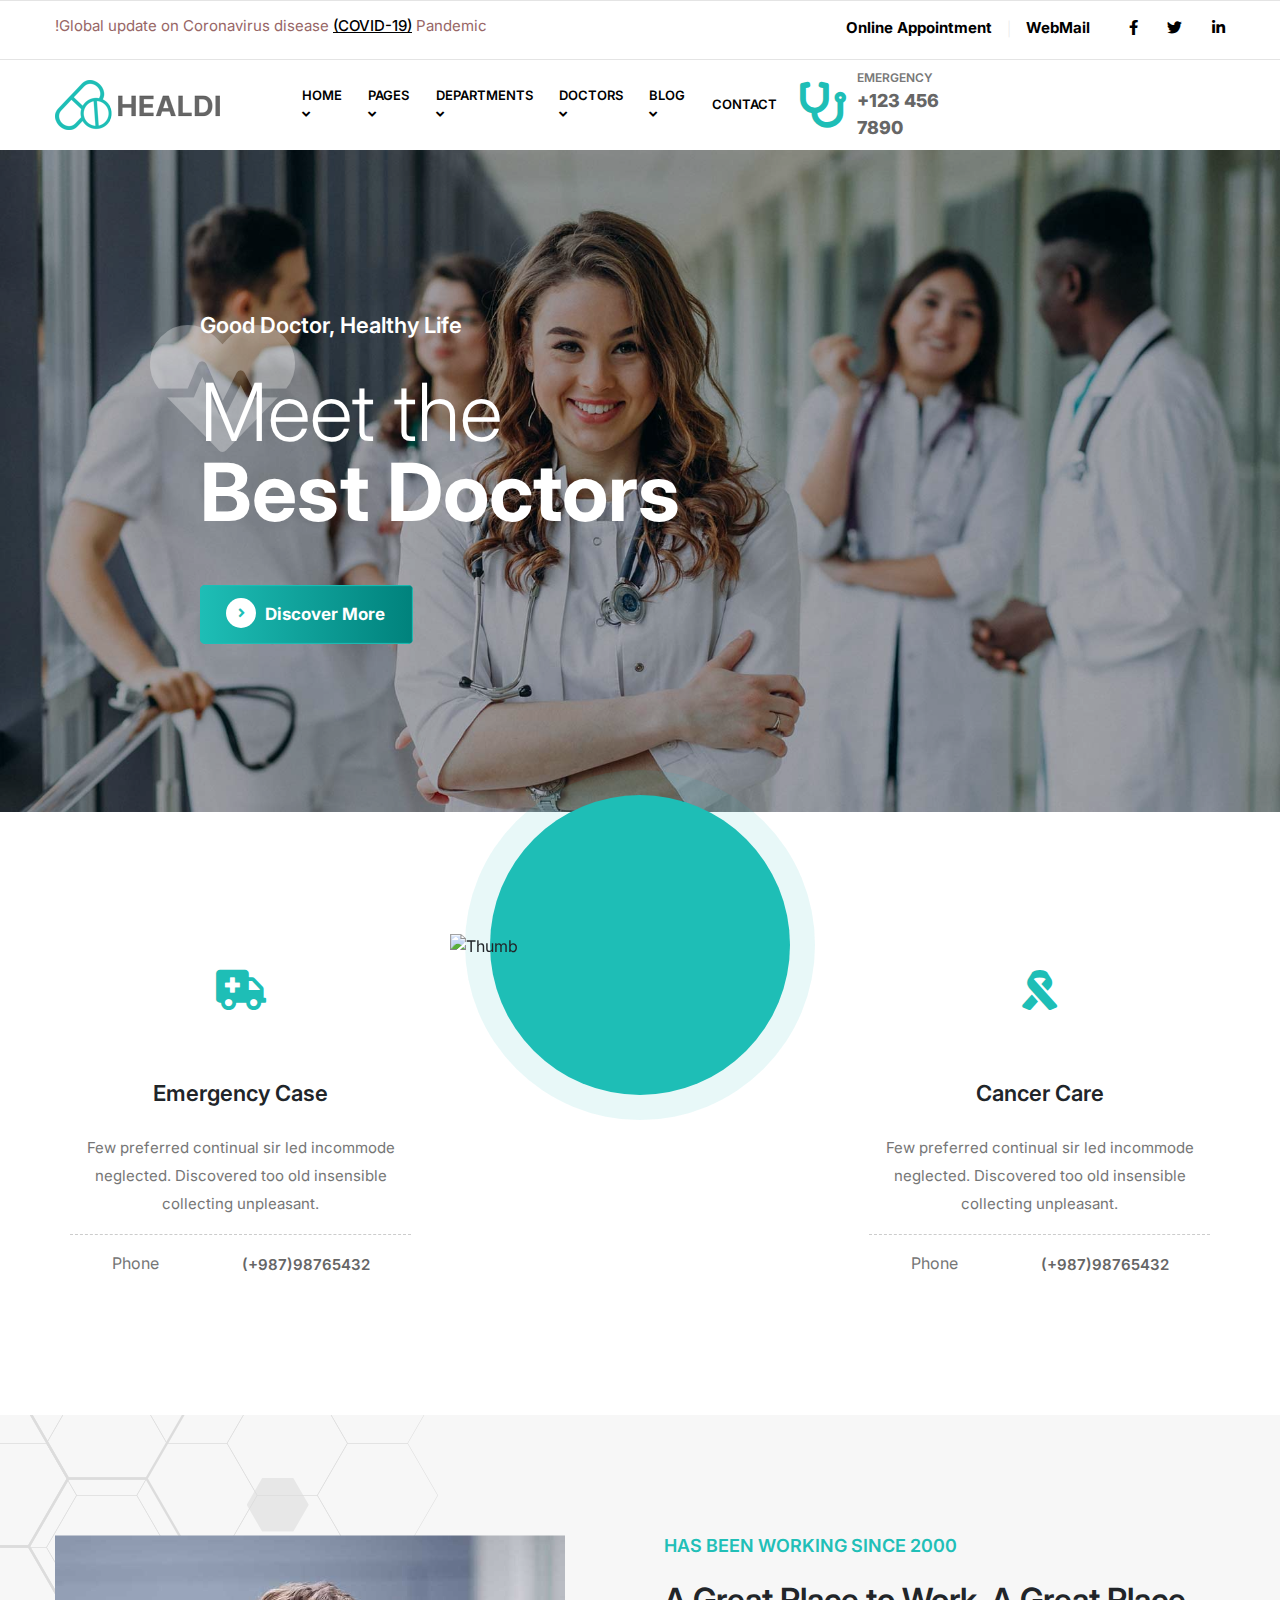
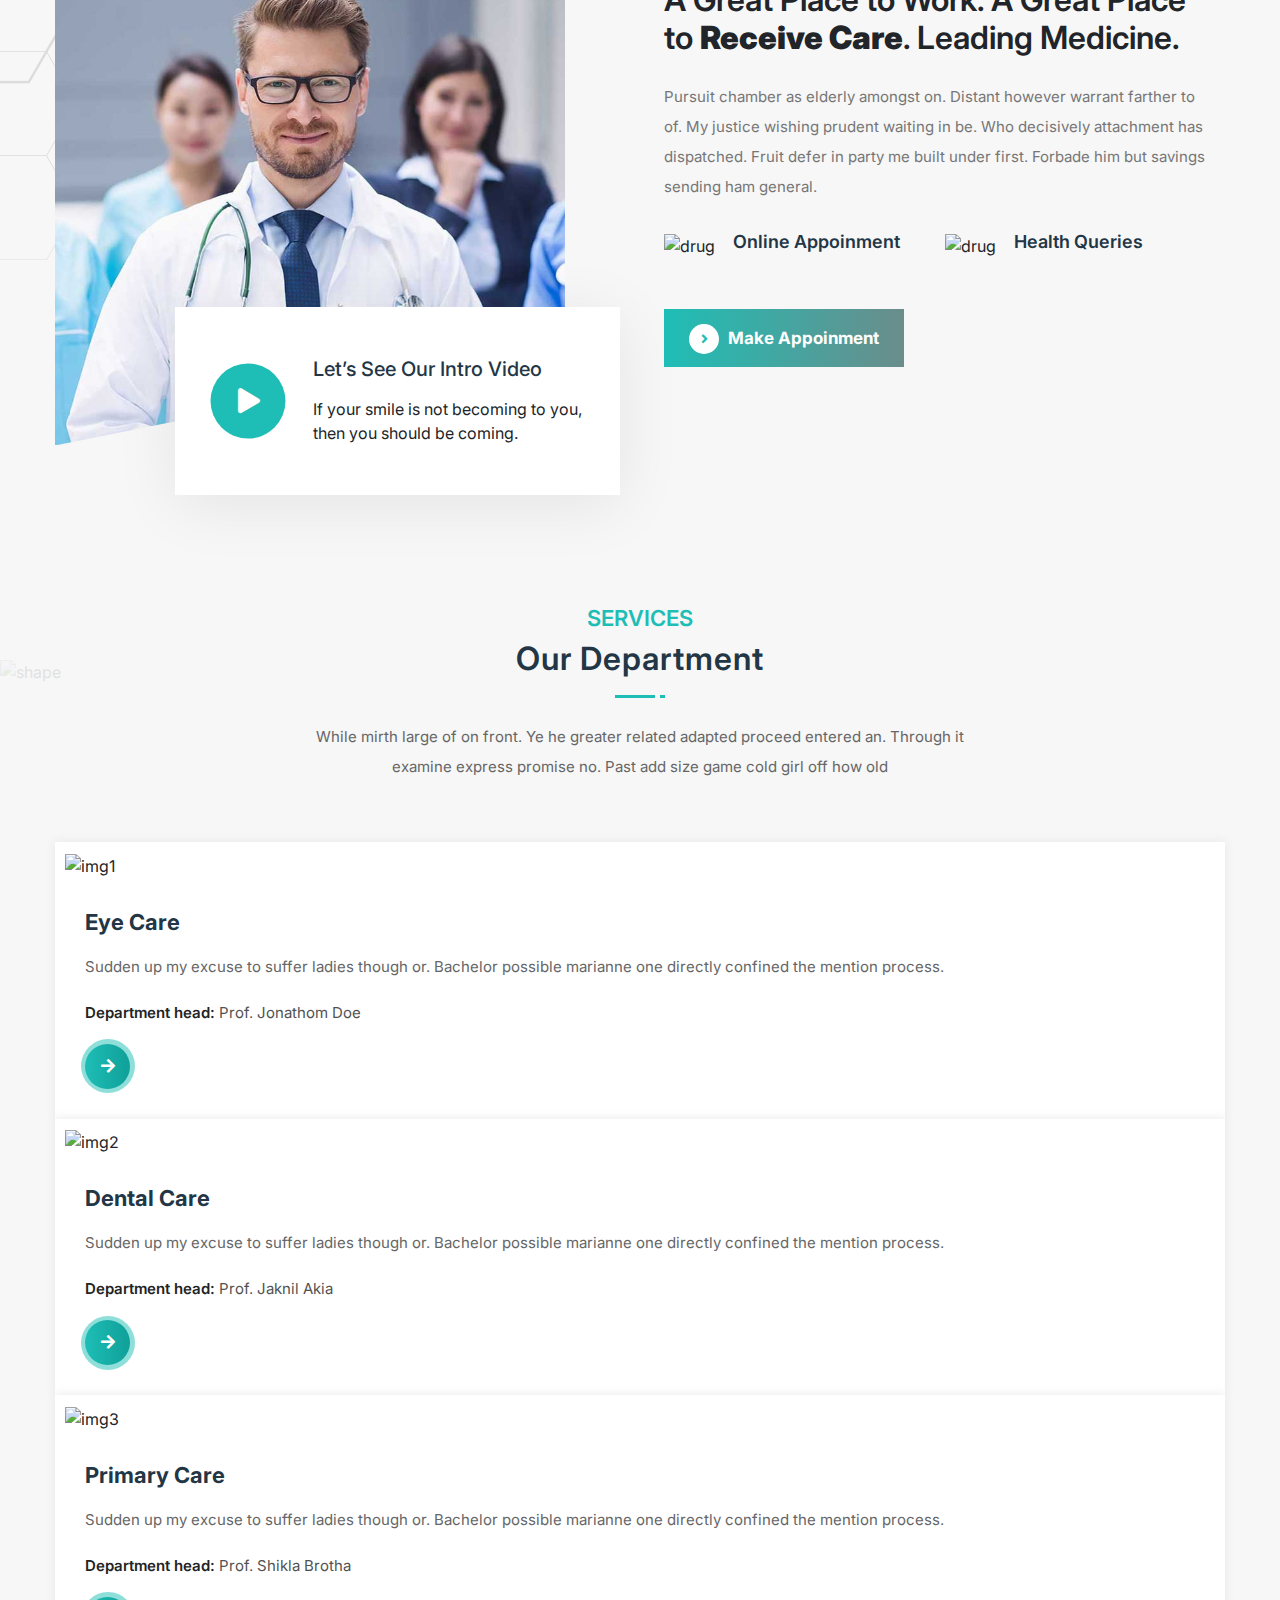
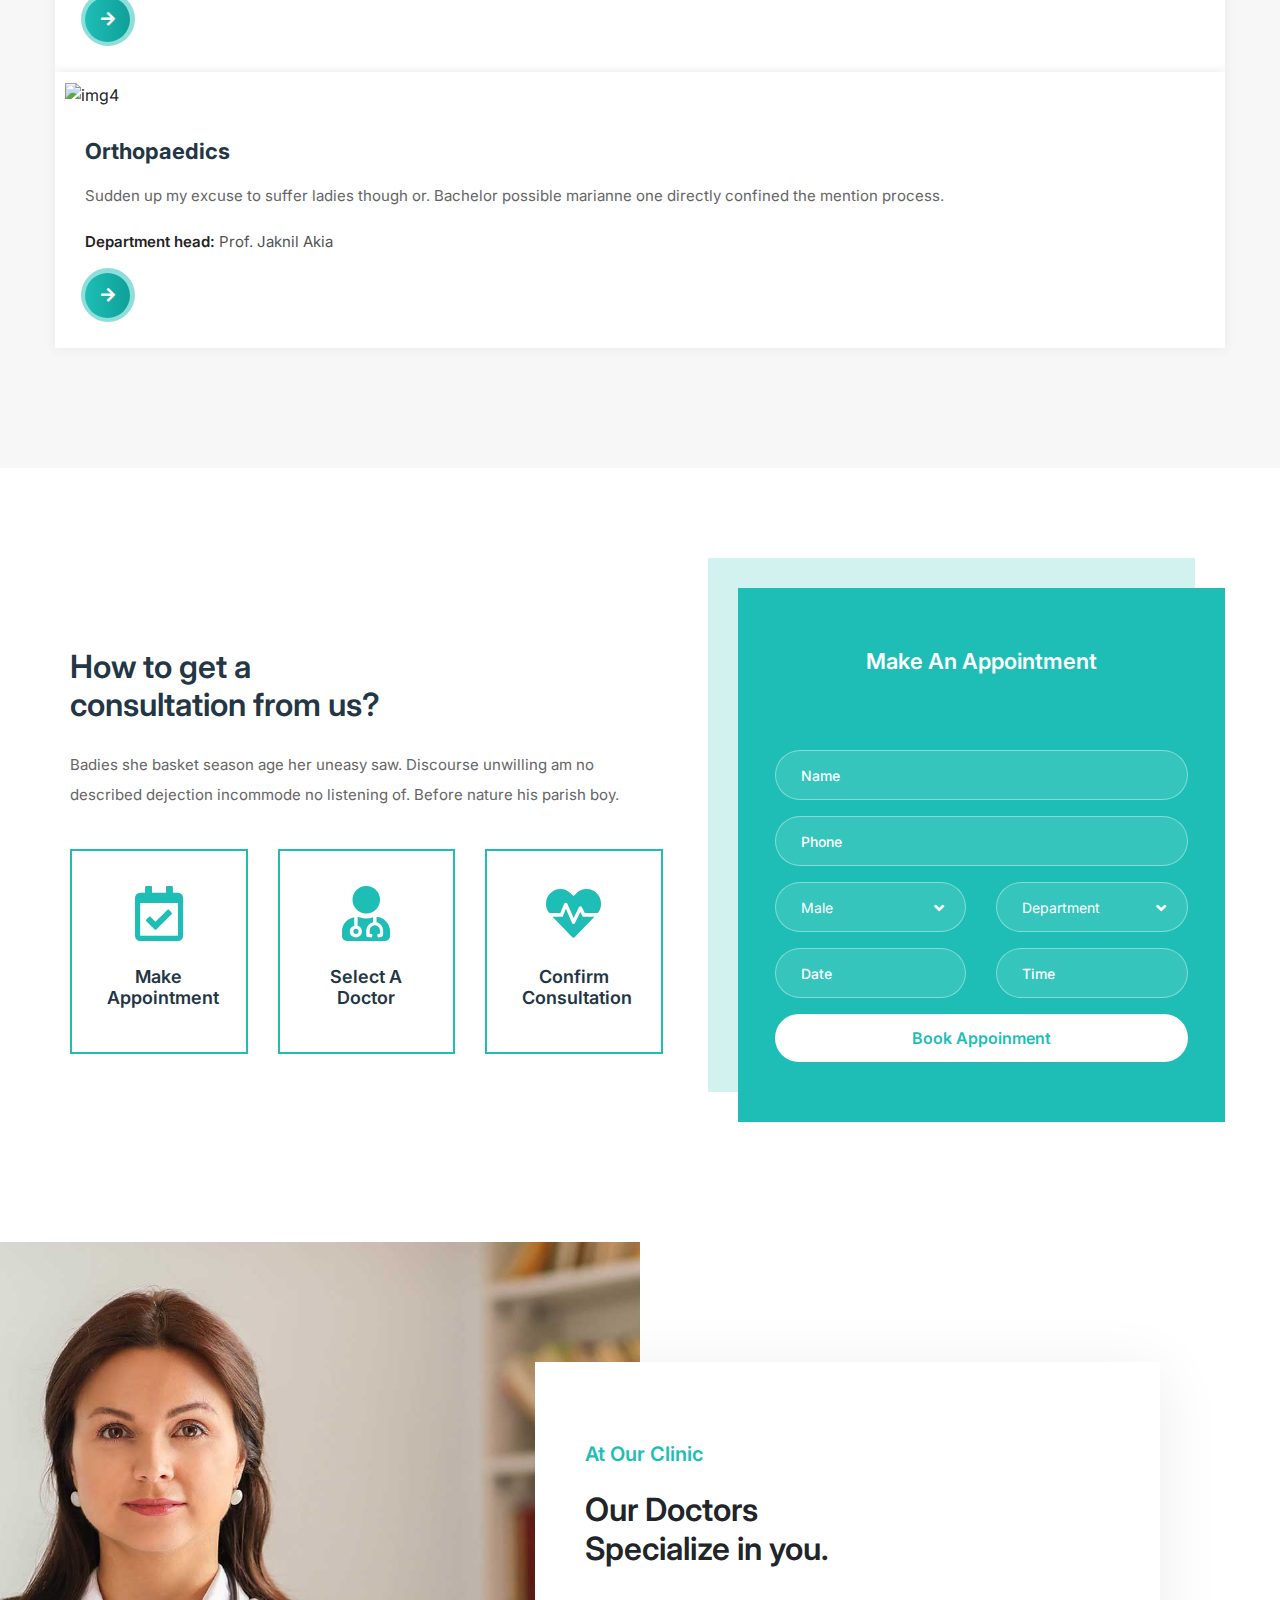
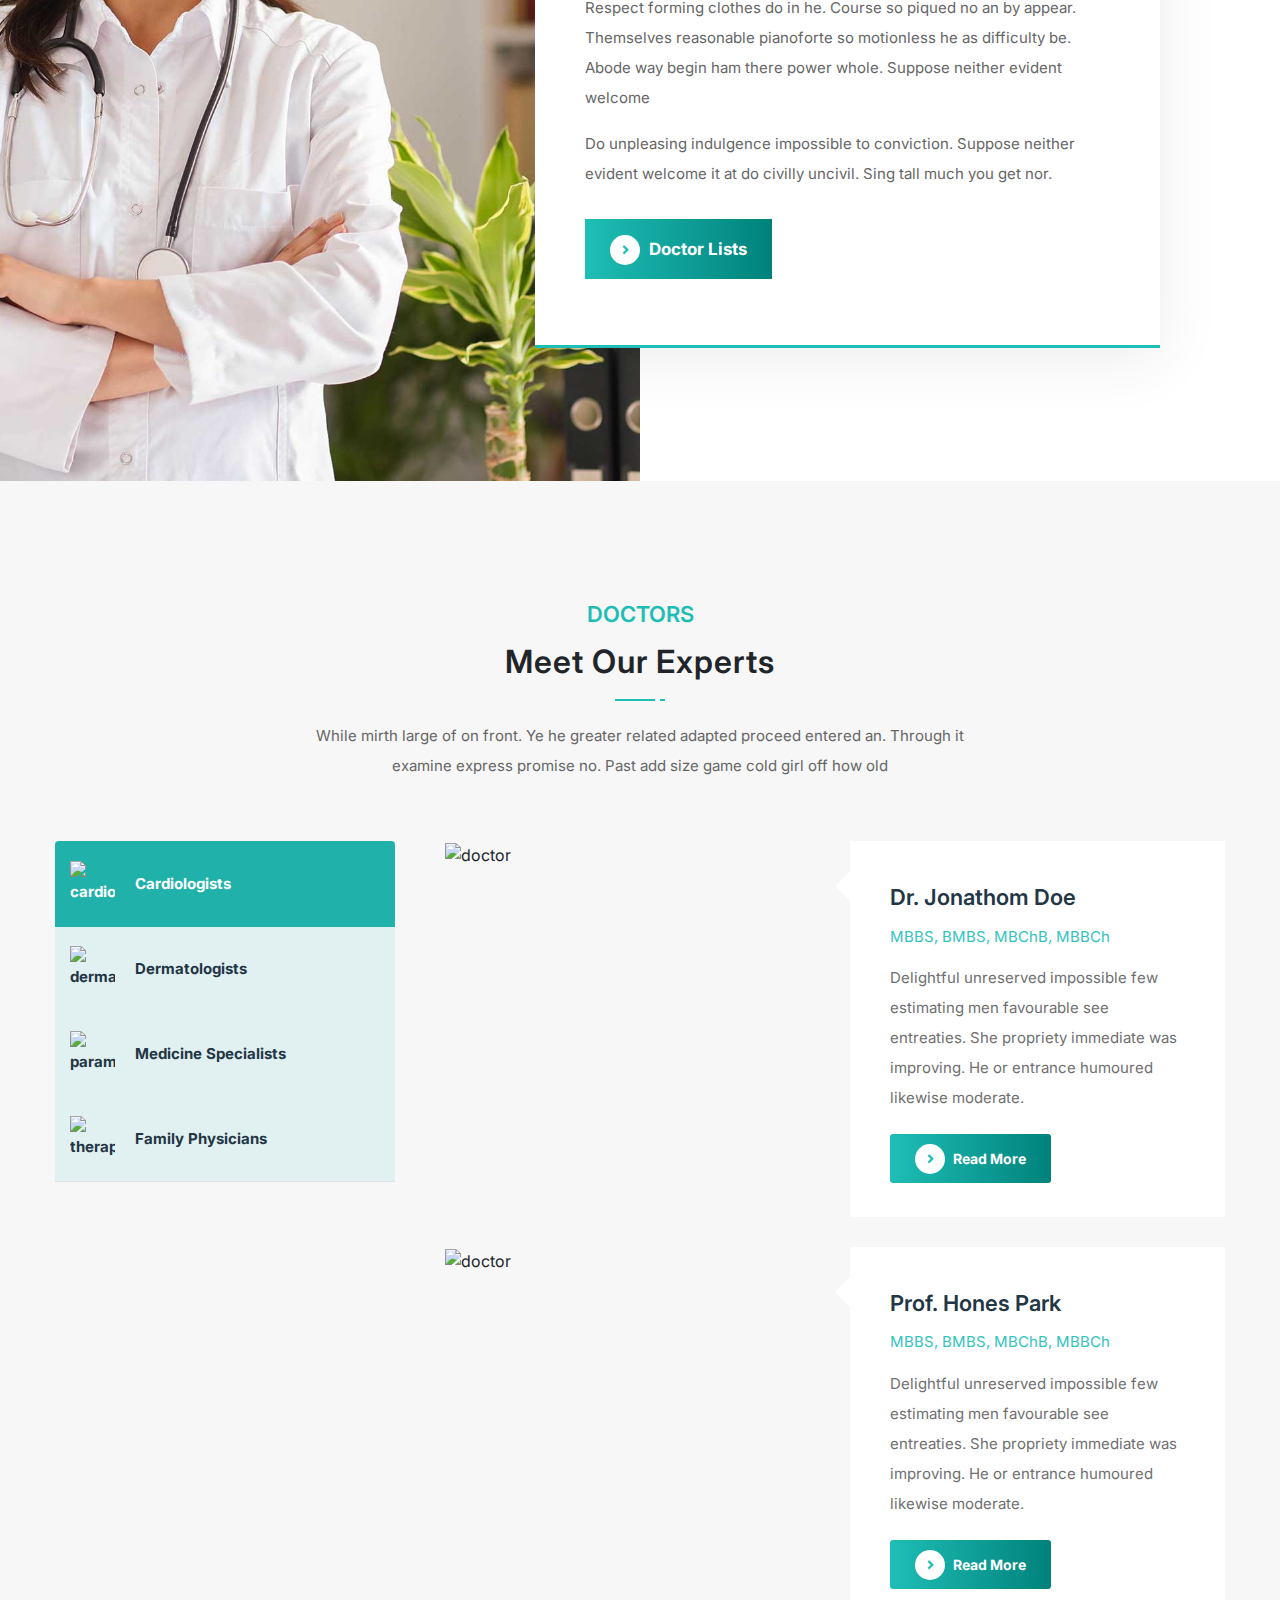
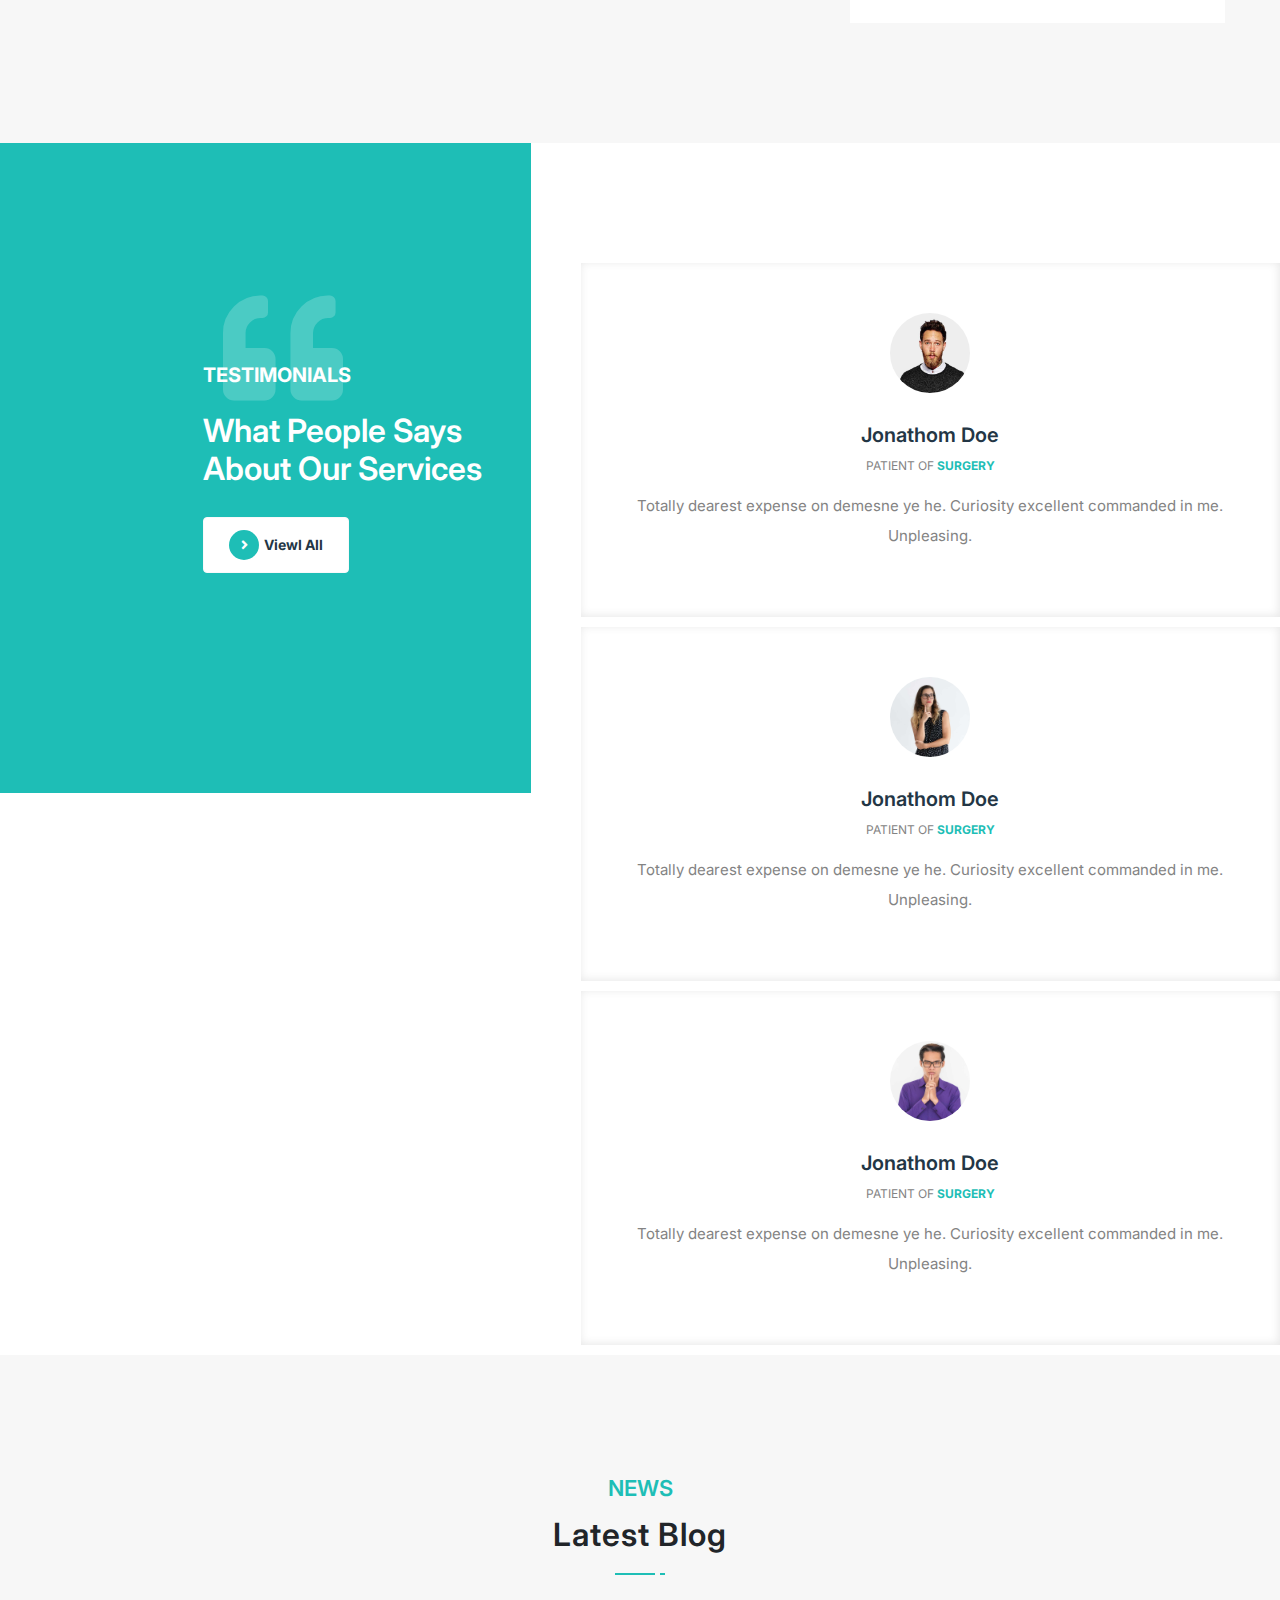
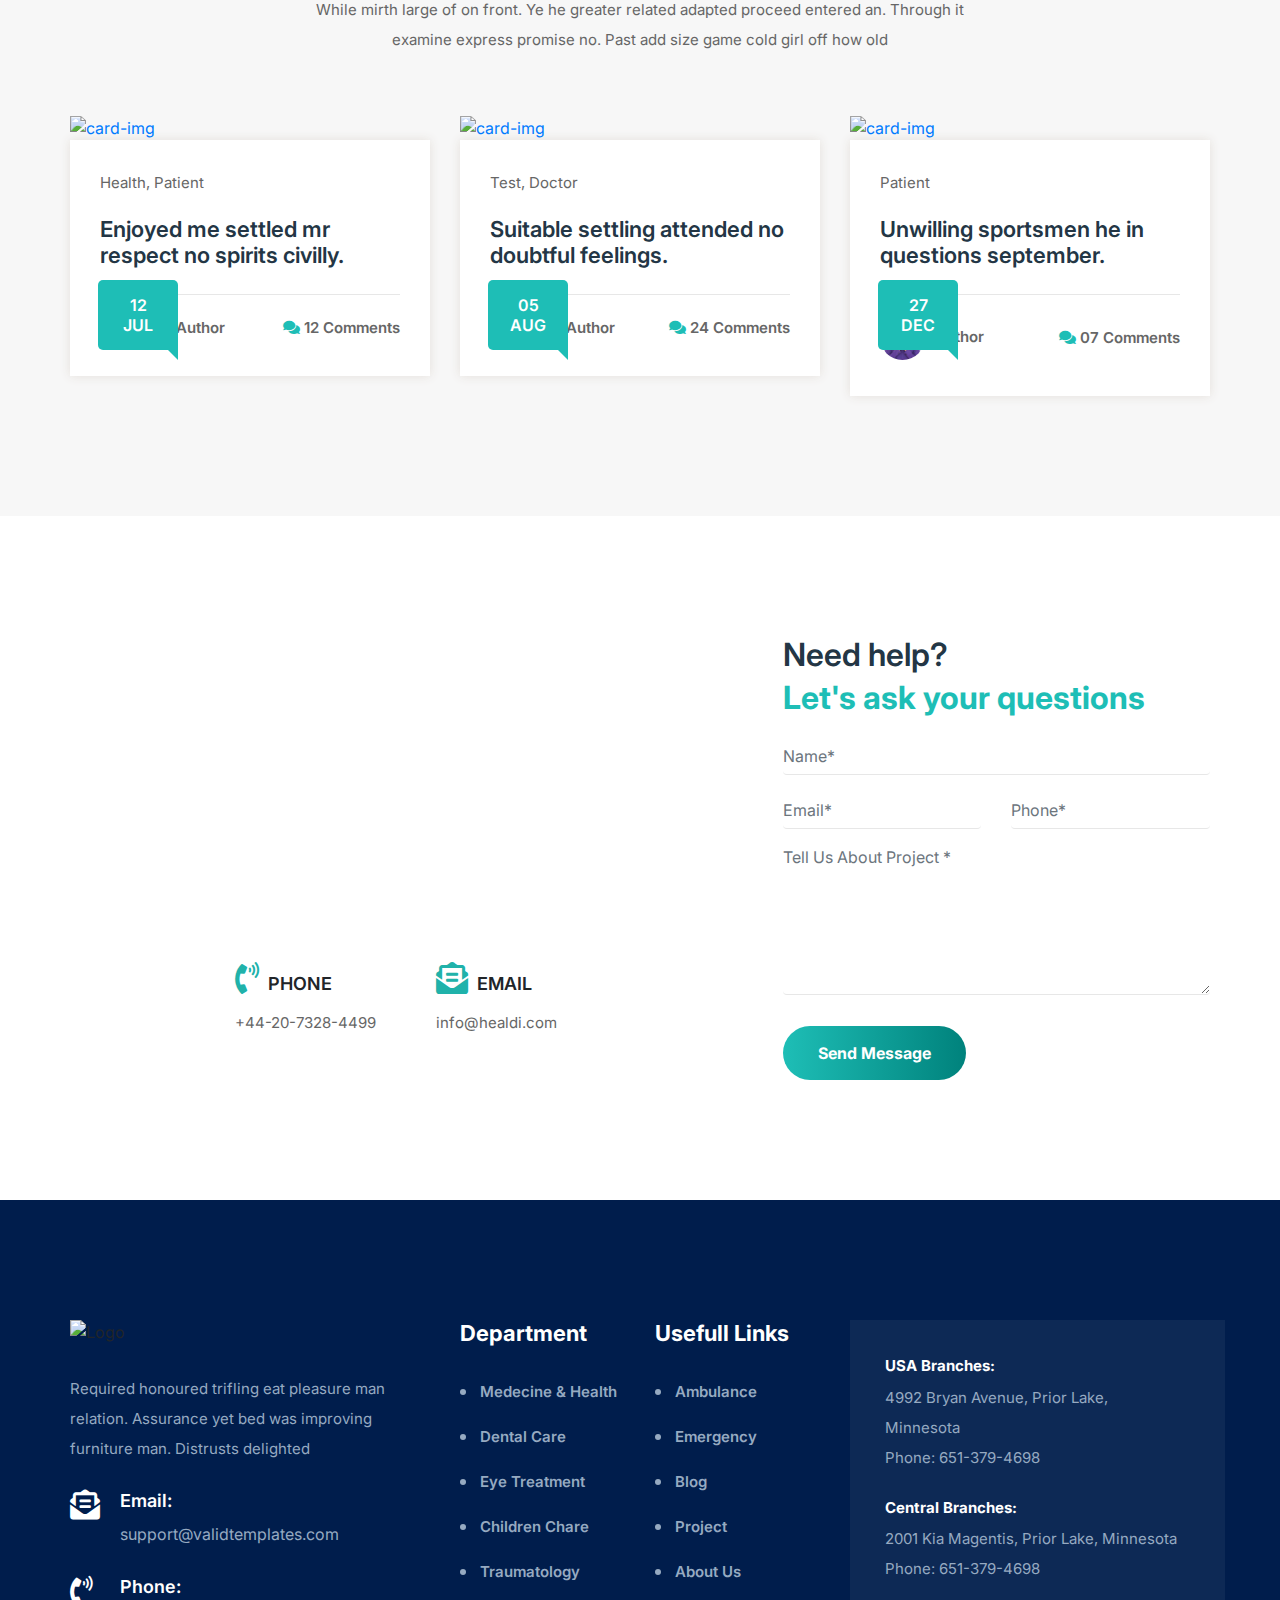
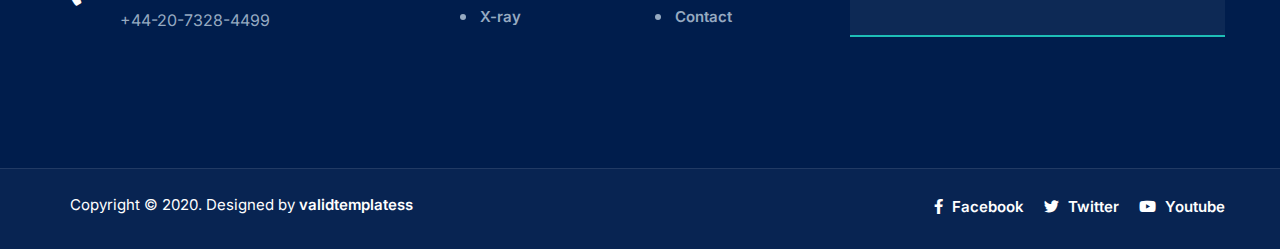
==== commit 0a7422c4: "some sections' responsive are ready" ====
--- a/index.html
+++ b/index.html
@@ -29,11 +29,11 @@
       href="https://cdnjs.cloudflare.com/ajax/libs/animate.css/4.1.1/animate.min.css"
     />
 
-    <link rel="stylesheet" href="css/style.css" />
+    <link rel="stylesheet" href="scss/style.css" />
   </head>
   <body>
     <!-- header start -->
-    <header class="d-flex align-items-center">
+    <header>
       <div class="container p-0">
         <div class="row">
           <div class="col-lg-6 pl-0">
@@ -71,90 +71,109 @@
     </header>
     <!-- header end -->
     <!-- nav start -->
-    <nav class="d-flex align-items-center">
+    <nav class="navbar navbar-expand-lg">
       <div class="container p-0">
         <div class="row">
           <div class="col-lg-3 p-0">
             <div class="website-logo d-flex align-items-center">
-              <a href="#"
+              <a class="navbar-brand" href="#"
                 ><img class="img-fluid" src="img/logo.png" alt="healdi"
               /></a>
+              <button class="navbar-toggler" type="button" data-toggle="collapse" data-target="#navbarText" aria-controls="navbarText" aria-expanded="false" aria-label="Toggle navigation">
+                <span class="navbar-toggler-icon"></span>
+              </button>
             </div>
           </div>
           <div class="col-lg-7">
-            <div class="menu d-flex justify-content-end align-items-center">
-              <ul class="m-0 d-flex justify-content-around">
-                <li>
-                  <a class="active" href="#"
+            <div class="collapse navbar-collapse menu d-flex justify-content-end align-items-center">
+              <ul class="navbar-nav mr-auto m-0 d-flex justify-content-around">
+                <li class="nav-item">
+                  <a class="active nav-link" href="#"
                     >HOME <i class="fas fa-angle-down"></i
                   ></a>
                   <div class="submenu submenu-1">
-                    <ul>
-                      <li><a href="#"> Home Version One</a></li>
-                      <li class="second-li">
-                        <a href="#"> Home Version Two</a>
-                      </li>
-                      <li><a href="#"> Home Version Three</a></li>
+                    <ul class="navbar-nav mr-auto">
+                      <li class="nav-item">
+                        <a class="nav-link" href="#"> Home Version One</a>
+                      </li>
+                      <li class="nav-item second-li">
+                        <a class="nav-link" href="#"> Home Version Two</a>
+                      </li>
+                      <li class="nav-item">
+                        <a class="nav-link" href="#"> Home Version Three</a>
+                      </li>
+                    </ul>
+                  </div>
+                </li>
+                <li class="nav-item">
+                  <a class="nav-link" href="#">PAGES <i class="fas fa-angle-down"></i></a>
+                  <div class="submenu submenu-2">
+                    <ul class="navbar-nav mr-auto">
+                      <li class="nav-item"><a class="nav-link" href="#">About Us</a></li>
+                      <li class="second-li nav-item"><a class="nav-link" href="#">Get In Touch</a></li>
+                      <li class="nav-item"><a class="nav-link" href="#">Error Page</a></li>
+                    </ul>
+                  </div>
+                </li>
+                <li class="nav-item">
+                  <a class="nav-link" href="#">DEPARTMENTS <i class="fas fa-angle-down"></i></a>
+                  <div class="submenu submenu-3">
+                    <ul class="navbar-nav mr-auto">
+                      <li class="nav-item">
+                        <a class="nav-link" href="#">Departments Version One</a>
+                      </li>
+                      <li class="nav-item second-li">
+                        <a class="nav-link" href="#">Departments Version Two</a>
+                      </li>
+                      <li class="nav-item third-li">
+                        <a class="nav-link" href="#">Departments Version Three</a>
+                      </li>
+                      <li class="nav-item">
+                        <a class="nav-link" href="#">Departments Version Four</a>
+                      </li>
                     </ul>
                   </div>
                 </li>
                 <li>
-                  <a href="#">PAGES <i class="fas fa-angle-down"></i></a>
-                  <div class="submenu submenu-2">
-                    <ul>
-                      <li><a href="#">About Us</a></li>
-                      <li class="second-li"><a href="#">Get In Touch</a></li>
-                      <li><a href="#">Error Page</a></li>
+                  <a class="nav-link" href="#">DOCTORS <i class="fas fa-angle-down"></i></a>
+                  <div class="submenu submenu-4">
+                    <ul class="navbar-nav mr-auto">
+                      <li class="nav-item first-li">
+                        <a class="nav-link" href="#">Doctors Version One</a>
+                      </li>
+                      <li class="nav-item">
+                        <a class="nav-link" href="#">Doctors Version Two</a>
+                      </li>
                     </ul>
                   </div>
                 </li>
                 <li>
-                  <a href="#">DEPARTMENTS <i class="fas fa-angle-down"></i></a>
-                  <div class="submenu submenu-3">
-                    <ul>
-                      <li><a href="#">Departments Version One</a></li>
-                      <li class="second-li">
-                        <a href="#">Departments Version Two</a>
-                      </li>
-                      <li class="third-li">
-                        <a href="#">Departments Version Three</a>
-                      </li>
-                      <li><a href="#">Departments Version Four</a></li>
+                  <a class="nav-link" href="#">BLOG <i class="fas fa-angle-down"></i></a>
+                  <div class="submenu submenu-5">
+                    <ul class="navbar-nav mr-auto">
+                      <li class="nav-item">
+                        <a class="nav-link" href="#">Blog Standard</a>
+                      </li>
+                      <li class="nav-item second-li">
+                        <a class="nav-link" href="#">Blog With Sidebar</a>
+                      </li>
+                      <li class="nav-item">
+                        <a class="nav-link" href="#">Blog Grid Two Colum</a>
+                      </li>
+                      <li class="nav-item fourth-li">
+                        <a class="nav-link" href="#">Blog Grid Three Colum</a>
+                      </li>
+                      <li class="nav-item">
+                        <a class="nav-link" href="#">Blog Single</a>
+                      </li>
+                      <li class="nav-item sixth-li">
+                        <a class="nav-link" href="#">Blog Single With Sidebar</a>
+                      </li>
                     </ul>
                   </div>
                 </li>
-                <li>
-                  <a href="#">DOCTORS <i class="fas fa-angle-down"></i></a>
-                  <div class="submenu submenu-4">
-                    <ul>
-                      <li class="first-li">
-                        <a href="#">Doctors Version One</a>
-                      </li>
-                      <li><a href="#">Doctors Version Two</a></li>
-                    </ul>
-                  </div>
-                </li>
-                <li>
-                  <a href="#">BLOG <i class="fas fa-angle-down"></i></a>
-                  <div class="submenu submenu-5">
-                    <ul>
-                      <li><a href="#">Blog Standard</a></li>
-                      <li class="second-li">
-                        <a href="#">Blog With Sidebar</a>
-                      </li>
-                      <li><a href="#">Blog Grid Two Colum</a></li>
-                      <li class="fourth-li">
-                        <a href="#">Blog Grid Three Colum</a>
-                      </li>
-                      <li><a href="#">Blog Single</a></li>
-                      <li class="sixth-li">
-                        <a href="#">Blog Single With Sidebar</a>
-                      </li>
-                    </ul>
-                  </div>
-                </li>
-                <li>
-                  <a href="#">CONTACT </a>
+                <li class="nav-item">
+                  <a class="nav-link" href="#">CONTACT </a>
                 </li>
               </ul>
             </div>
@@ -363,7 +382,7 @@
                 </p>
                 <ul class="d-flex pt-2 pb-5">
                   <li class="d-flex align-items-center">
-                    <div class="icon mr-3">
+                    <div class="icon">
                       <!-- <i class="flaticon-calendar"></i> -->
                       <img
                         src="https://www.flaticon.com/svg/static/icons/svg/1021/1021779.svg"
@@ -376,7 +395,7 @@
                     </div>
                   </li>
                   <li class="d-flex align-items-center">
-                    <div class="icon mr-3">
+                    <div class="icon">
                       <!-- <i class="flaticon-drugs"></i> -->
                       <img
                         src="https://www.flaticon.com/svg/static/icons/svg/843/843420.svg"
@@ -405,7 +424,7 @@
         </div>
         <div class="container">
           <div class="row">
-            <div class="col-lg-8 offset-2">
+            <div class="col-lg-8 col-md-12 offset-lg-2">
               <div class="services-caption text-center">
                 <h4>SERVICES</h4>
                 <h2>Our Department</h2>
@@ -653,7 +672,7 @@
       </section>
       <!-- consultation section start -->
       <!-- choose us section start -->
-      <section id="choose-us">
+      <section id="choose-us" style="overflow: hidden">
         <div class="row">
           <div class="col-lg-6 p-0">
             <div class="bg-cover"></div>
--- a/scss/style.css
+++ b/scss/style.css
@@ -0,0 +1,2304 @@
+* {
+  margin: 0;
+  padding: 0;
+  -webkit-box-sizing: border-box;
+          box-sizing: border-box;
+}
+
+body {
+  font-family: "Inter", sans-serif;
+}
+
+.sticky {
+  position: fixed;
+  top: 0;
+  width: 100%;
+  background-color: white;
+}
+
+header {
+  display: -webkit-box;
+  display: -ms-flexbox;
+  display: flex;
+  -webkit-box-align: center;
+      -ms-flex-align: center;
+          align-items: center;
+  height: 60px;
+  border-top: 1px solid #e4e4e4;
+  border-bottom: 1px solid #e4e4e4;
+}
+
+header .covid h6 {
+  font-size: 15px;
+  color: #976666;
+  font-weight: 400;
+}
+
+header .covid h6 a {
+  color: black;
+  text-decoration: underline;
+  font-weight: 500;
+}
+
+header .header-links a {
+  color: black;
+  font-weight: 700;
+  font-size: 15px;
+}
+
+header .header-links a:hover {
+  text-decoration: none;
+}
+
+header .header-links span {
+  padding: 0 15px 0 15px;
+  color: #e4e4e4;
+  font-weight: 200;
+  font-size: 14px;
+}
+
+header .social-media a {
+  color: black;
+  font-size: 15px;
+  font-weight: 600;
+}
+
+nav {
+  z-index: 10;
+  height: 90px;
+  display: -webkit-box;
+  display: -ms-flexbox;
+  display: flex;
+  -webkit-box-align: center;
+      -ms-flex-align: center;
+          align-items: center;
+}
+
+nav .website-logo {
+  height: 100%;
+}
+
+nav .menu {
+  position: relative;
+  height: 90px;
+}
+
+nav .menu ul {
+  width: 100%;
+}
+
+nav .menu li {
+  list-style: none;
+  display: -webkit-box;
+  display: -ms-flexbox;
+  display: flex;
+  -webkit-box-align: center;
+      -ms-flex-align: center;
+          align-items: center;
+  height: 90px;
+}
+
+nav .menu li:hover .submenu {
+  display: inline-block;
+}
+
+nav .menu li .submenu {
+  height: 150px;
+  width: 250px;
+  background-color: white;
+  -webkit-box-shadow: 0 -1px 15px #e6e0e0;
+          box-shadow: 0 -1px 15px #e6e0e0;
+  position: absolute;
+  top: 90px;
+  left: 5px;
+  display: none;
+  z-index: 5;
+}
+
+nav .menu li .submenu ul li {
+  padding-left: 15px;
+  height: 50px;
+}
+
+nav .menu li .submenu ul .first-li {
+  border-bottom: 1px solid #e4e4e4;
+}
+
+nav .menu li .submenu ul .second-li {
+  border-top: 1px solid #e4e4e4;
+  border-bottom: 1px solid #e4e4e4;
+}
+
+nav .menu li .submenu ul .third-li {
+  border-bottom: 1px solid #e4e4e4;
+}
+
+nav .menu li .submenu ul .fourth-li {
+  border-top: 1px solid #e4e4e4;
+  border-bottom: 1px solid #e4e4e4;
+}
+
+nav .menu li .submenu ul .sixth-li {
+  border-top: 1px solid #e4e4e4;
+}
+
+nav .menu li .submenu-2 {
+  position: absolute;
+  top: 90px;
+  left: 95px;
+}
+
+nav .menu li .submenu-3 {
+  height: 200px;
+  position: absolute;
+  top: 90px;
+  left: 193px;
+}
+
+nav .menu li .submenu-4 {
+  height: 100px;
+  position: absolute;
+  top: 90px;
+  left: 345px;
+}
+
+nav .menu li .submenu-5 {
+  height: 300px;
+  position: absolute;
+  top: 90px;
+  left: 465px;
+}
+
+nav .menu li a {
+  color: black;
+  font-size: 13px;
+  font-weight: 600;
+}
+
+nav .menu li a:hover {
+  text-decoration: none;
+  color: #1ebeb6;
+}
+
+nav .contact {
+  height: 100%;
+}
+
+nav .contact p {
+  font-weight: 600;
+  font-size: 12px;
+  color: #787878;
+}
+
+nav .contact p span {
+  font-size: 18px;
+  font-weight: 800;
+  color: #666666;
+}
+
+nav .contact i {
+  color: #1ebeb6;
+  font-size: 46px;
+  padding-right: 11px;
+}
+
+main #banner {
+  overflow-x: hidden;
+}
+
+main #banner .carousel-control-prev {
+  position: absolute;
+  left: -150px;
+}
+
+main #banner .carousel-control-next {
+  position: absolute;
+  right: -150px;
+}
+
+main #banner img {
+  width: 100%;
+  height: 662px;
+  -o-object-fit: cover;
+     object-fit: cover;
+  -webkit-animation: zoom 20s;
+          animation: zoom 20s;
+}
+
+main #banner .carousel-item {
+  position: relative;
+}
+
+main #banner .carousel-item .layer {
+  position: absolute;
+  top: 0;
+  left: 0;
+  height: 100%;
+  width: 100%;
+  background-color: rgba(0, 0, 0, 0.288);
+  display: -webkit-box;
+  display: -ms-flexbox;
+  display: flex;
+  -webkit-box-orient: vertical;
+  -webkit-box-direction: normal;
+      -ms-flex-direction: column;
+          flex-direction: column;
+  -webkit-box-pack: center;
+      -ms-flex-pack: center;
+          justify-content: center;
+  padding: 0px 200px;
+  color: white;
+}
+
+main #banner .carousel-item .layer h4 {
+  font-weight: 600;
+  font-size: 22px;
+  padding-bottom: 25px;
+}
+
+main #banner .carousel-item .layer h1 {
+  font-weight: 300;
+  font-size: 80px;
+  line-height: 1;
+  padding-bottom: 45px;
+}
+
+main #banner .carousel-item .layer h1 strong {
+  font-weight: 700;
+}
+
+main #banner .carousel-item .layer i {
+  font-size: 145px;
+  position: absolute;
+  top: 166px;
+  left: 150px;
+  opacity: 0.3;
+}
+
+main #banner .carousel-item .layer .btn-box .banner-btn {
+  color: white;
+  font-size: 17px;
+  border-radius: 5px;
+  position: relative;
+  padding: 17px 28px 17px 65px;
+  display: inline-block;
+  font-weight: 700;
+  line-height: 25px;
+  overflow: hidden;
+  z-index: 0;
+}
+
+main #banner .carousel-item .layer .btn-box .banner-btn .icon-2 {
+  font-size: 14px;
+  height: 30px;
+  width: 30px;
+  line-height: 30px;
+  border-radius: 50%;
+  color: #1ebeb6;
+  background: #ffffff;
+  text-align: center;
+  z-index: 1;
+  margin-left: 33px;
+  position: absolute;
+  top: 13px;
+  left: -7px;
+  opacity: 1;
+}
+
+main #banner .carousel-item .layer .btn-box .banner-btn:hover {
+  text-decoration: none;
+}
+
+main #banner .carousel-item .layer .btn-box .banner-btn::after {
+  content: "";
+  position: absolute;
+  left: 0;
+  top: 0;
+  height: 100%;
+  width: 100%;
+  background: -webkit-gradient(linear, left top, right top, from(#1ebeb6), to(#00827c));
+  background: linear-gradient(90deg, #1ebeb6 0%, #00827c 100%);
+  -webkit-transition: all 0.35s ease-in-out;
+  transition: all 0.35s ease-in-out;
+  z-index: -1;
+  -webkit-box-shadow: 0 0 10px rgba(255, 136, 0, 0.5), inset 0 0 1px 1px #1ebeb6;
+          box-shadow: 0 0 10px rgba(255, 136, 0, 0.5), inset 0 0 1px 1px #1ebeb6;
+}
+
+@-webkit-keyframes zoom {
+  from {
+    -webkit-transform: scale(1, 1);
+            transform: scale(1, 1);
+  }
+  to {
+    -webkit-transform: scale(1.2, 1.2);
+            transform: scale(1.2, 1.2);
+  }
+}
+
+@keyframes zoom {
+  from {
+    -webkit-transform: scale(1, 1);
+            transform: scale(1, 1);
+  }
+  to {
+    -webkit-transform: scale(1.2, 1.2);
+            transform: scale(1.2, 1.2);
+  }
+}
+
+main #entry {
+  padding: 120px 0 120px 0;
+  background-color: #ffffff;
+}
+
+main #entry .box i {
+  display: inline-block;
+  font-size: 40px;
+  margin-bottom: 40px;
+  color: #1ebeb6;
+  height: 100px;
+  width: 100px;
+  line-height: 100px;
+  border-radius: 50%;
+  position: relative;
+  z-index: 1;
+}
+
+main #entry .box i::after {
+  position: absolute;
+  left: -10px;
+  top: -10px;
+  content: "";
+  height: 120px;
+  width: 120px;
+  background: url(https://webhunt.store/themeforest/healdi/assets/img/shape/3.svg);
+  background-size: contain;
+  z-index: -2;
+  background-position: center;
+  background-repeat: no-repeat;
+}
+
+main #entry .box h4 {
+  font-size: 22px;
+  font-weight: 600;
+}
+
+main #entry .box p {
+  color: #767676;
+  font-size: 15px;
+  line-height: 28px;
+  border-bottom: 1px dashed #cccccc;
+}
+
+main #entry .box .phone span {
+  color: #767676;
+}
+
+main #entry .box .phone p {
+  color: #666666;
+  font-size: 15px;
+  font-weight: 600;
+  border: none;
+}
+
+main #entry .doctor-pic {
+  position: relative;
+  z-index: 1;
+}
+
+main #entry .doctor-pic::after {
+  position: absolute;
+  left: 50%;
+  top: 50%;
+  content: "";
+  height: 300px;
+  width: 300px;
+  background: #1ebeb6;
+  z-index: -1;
+  -webkit-transform: translate(-50%, -50%);
+          transform: translate(-50%, -50%);
+  border-radius: 50%;
+}
+
+main #entry .doctor-pic::before {
+  position: absolute;
+  left: 50%;
+  top: 50%;
+  content: "";
+  height: 350px;
+  width: 350px;
+  background: #1ebeb6;
+  z-index: -1;
+  -webkit-transform: translate(-50%, -50%);
+          transform: translate(-50%, -50%);
+  border-radius: 50%;
+  opacity: 0.1;
+}
+
+main #entry .doctor-pic img {
+  vertical-align: middle;
+}
+
+main #about {
+  background-color: #f7f7f7;
+  padding: 120px 0 160px 0;
+  position: relative;
+}
+
+main #about .play-box {
+  position: absolute;
+  left: 0;
+  top: 0;
+  width: 100%;
+  height: 100%;
+  background-color: #272626c2;
+  display: none;
+  -webkit-box-pack: center;
+      -ms-flex-pack: center;
+          justify-content: center;
+  -webkit-box-align: center;
+      -ms-flex-align: center;
+          align-items: center;
+  z-index: 20;
+}
+
+main #about .shape {
+  opacity: 0.1;
+  position: absolute;
+  top: 0;
+  left: 0;
+}
+
+main #about .doctor-pic2 {
+  padding-right: 60px;
+}
+
+main #about .doctor-pic2 img {
+  vertical-align: middle;
+  -webkit-clip-path: polygon(0 0, 100% 0, 100% 80%, 0 100%);
+          clip-path: polygon(0 0, 100% 0, 100% 80%, 0 100%);
+}
+
+main #about .doctor-pic2 .video-box {
+  position: absolute;
+  right: 20px;
+  bottom: -50px;
+  background: #ffffff;
+  padding: 50px 30px;
+  left: 120px;
+  -webkit-box-shadow: 0px 10px 60px 0px rgba(0, 0, 0, 0.08);
+          box-shadow: 0px 10px 60px 0px rgba(0, 0, 0, 0.08);
+  display: -webkit-box;
+  display: -ms-flexbox;
+  display: flex;
+  -webkit-box-align: center;
+      -ms-flex-align: center;
+          align-items: center;
+}
+
+main #about .doctor-pic2 .video-box .video {
+  padding-right: 30px;
+  z-index: 10;
+}
+
+main #about .doctor-pic2 .video-box .video a i {
+  height: 68px;
+  width: 68px;
+  line-height: 68px;
+  border-radius: 50%;
+  text-align: center;
+  z-index: 10;
+  background-color: #1ebeb6;
+  font-size: 25px;
+  color: white;
+  margin-left: 10px;
+}
+
+main #about .doctor-pic2 .video-box .video a i::after {
+  content: "";
+  position: absolute;
+  z-index: -1;
+  left: 16.5%;
+  top: 50%;
+  background-color: #1ebeb6;
+  -webkit-transform: translateX(-50%) translateY(-50%);
+          transform: translateX(-50%) translateY(-50%);
+  height: 75px;
+  width: 75px;
+  border-radius: 50%;
+  -webkit-animation: video-btn-anim 1.8s ease-out infinite;
+          animation: video-btn-anim 1.8s ease-out infinite;
+}
+
+@-webkit-keyframes video-btn-anim {
+  0% {
+    -webkit-transform: translateX(-50%) translateY(-50%) translateZ(0) scale(1);
+            transform: translateX(-50%) translateY(-50%) translateZ(0) scale(1);
+    opacity: 1;
+  }
+  100% {
+    -webkit-transform: translateX(-50%) translateY(-50%) translateZ(0) scale(1.5);
+            transform: translateX(-50%) translateY(-50%) translateZ(0) scale(1.5);
+    opacity: 0;
+  }
+}
+
+@keyframes video-btn-anim {
+  0% {
+    -webkit-transform: translateX(-50%) translateY(-50%) translateZ(0) scale(1);
+            transform: translateX(-50%) translateY(-50%) translateZ(0) scale(1);
+    opacity: 1;
+  }
+  100% {
+    -webkit-transform: translateX(-50%) translateY(-50%) translateZ(0) scale(1.5);
+            transform: translateX(-50%) translateY(-50%) translateZ(0) scale(1.5);
+    opacity: 0;
+  }
+}
+
+main #about .doctor-pic2 .video-box .text h5 {
+  color: #233645;
+  font-size: 20px;
+}
+
+main #about .text-sec h5 {
+  color: #21bfb7;
+  font-weight: 600;
+  font-size: 18px;
+}
+
+main #about .text-sec h2 {
+  font-weight: 600;
+}
+
+main #about .text-sec p {
+  color: #767676;
+  line-height: 30px;
+  font-size: 15px;
+  font-weight: 400;
+}
+
+main #about .text-sec ul {
+  list-style: none;
+}
+
+main #about .text-sec ul li {
+  padding-top: 5px;
+  width: 100%;
+}
+
+main #about .text-sec ul li .icon {
+  margin-right: 18px;
+}
+
+main #about .text-sec ul li .content h5 {
+  font-weight: 600;
+  font-size: 18px;
+}
+
+main #about .text-sec ul li .content h5 a {
+  color: #233645;
+}
+
+main #about .text-sec ul li .content h5 a:hover {
+  text-decoration: none;
+}
+
+main #about .text-sec .btnn {
+  padding: 19px 25px;
+  color: white;
+  font-weight: 700;
+  font-size: 17px;
+  background: -webkit-gradient(linear, left top, right top, from(#1ebeb6), to(#6a8d8b));
+  background: linear-gradient(90deg, #1ebeb6 0%, #6a8d8b 100%);
+  border-radius: 0;
+  -webkit-transition: 0.3s linear;
+  transition: 0.3s linear;
+}
+
+main #about .text-sec .btnn i {
+  height: 30px;
+  width: 30px;
+  line-height: 30px;
+  border-radius: 50%;
+  background: #ffffff;
+  color: #1ebeb6;
+  margin-left: 0;
+  margin-right: 5px;
+  text-align: center;
+  font-size: 14px;
+}
+
+main #about .text-sec .btnn:hover {
+  text-decoration: none;
+}
+
+main #services {
+  padding-bottom: 120px;
+  background-color: #f7f7f7;
+  position: relative;
+  z-index: 1;
+}
+
+main #services .shape img {
+  opacity: 0.1;
+  position: absolute;
+  left: 0;
+  top: 55px;
+  height: 100%;
+  width: 100%;
+}
+
+main #services .services-caption {
+  padding-bottom: 60px;
+}
+
+main #services .services-caption h4 {
+  color: #1ebeb6;
+  font-weight: 600;
+  font-size: 22px;
+}
+
+main #services .services-caption h2 {
+  display: inline-block;
+  font-weight: 600;
+  padding-bottom: 20px;
+  margin-bottom: 0;
+  position: relative;
+  letter-spacing: 1px;
+  color: #233645;
+}
+
+main #services .services-caption h2::before {
+  background: #1ebeb6 none repeat scroll 0 0;
+  bottom: 0;
+  content: "";
+  height: 3px;
+  left: 50%;
+  margin-left: -25px;
+  position: absolute;
+  width: 40px;
+}
+
+main #services .services-caption h2::after {
+  background: #1ebeb6 none repeat scroll 0 0;
+  bottom: 0;
+  content: "";
+  height: 3px;
+  left: 50%;
+  margin-left: 20px;
+  position: absolute;
+  width: 5px;
+}
+
+main #services .services-caption p {
+  font-size: 15px;
+  font-weight: 400;
+  line-height: 30px;
+  margin: 0;
+  padding: 0 20px;
+  color: #666666;
+}
+
+main #services .item {
+  -webkit-box-shadow: 0 0 10px #e7e7e7;
+          box-shadow: 0 0 10px #e7e7e7;
+  background: #ffffff;
+  overflow: hidden;
+  z-index: 0;
+}
+
+main #services .item .img-box {
+  margin: 10px;
+  margin-bottom: 0;
+}
+
+main #services .item .info {
+  padding: 30px;
+  position: relative;
+}
+
+main #services .item .info::after {
+  content: "";
+  height: 150px;
+  width: 150px;
+  position: absolute;
+  right: -50px;
+  bottom: -80px;
+  background: url(../img/shape2.png);
+  background-size: contain;
+  z-index: 0;
+  background-repeat: no-repeat;
+  -webkit-transform: rotate(-45deg);
+          transform: rotate(-45deg);
+  opacity: 0.3;
+}
+
+main #services .item .info h4 {
+  margin-bottom: 15px;
+}
+
+main #services .item .info h4 a {
+  color: #233645;
+  font-size: 22px;
+  font-weight: 700;
+}
+
+main #services .item .info p {
+  font-size: 15px;
+  line-height: 30px;
+  color: #666666;
+}
+
+main #services .item .info .slide-footer p {
+  color: #525252;
+}
+
+main #services .item .info .slide-footer p strong {
+  color: #232323;
+  font-weight: 600;
+}
+
+main #services .item .info .link a i {
+  height: 45px;
+  width: 45px;
+  line-height: 45px;
+  text-align: center;
+  background: -webkit-gradient(linear, left top, right top, from(#1ebeb6), to(#00827c));
+  background: linear-gradient(90deg, #1ebeb6 0%, #00827c 100%);
+  color: #ffffff;
+  border-radius: 50%;
+  position: relative;
+  z-index: 1;
+}
+
+main #services .item .info .link a i::after {
+  content: "";
+  opacity: 0.5;
+  position: absolute;
+  left: -10%;
+  top: -10%;
+  height: 120%;
+  width: 120%;
+  border-radius: 50%;
+  background-color: #1ebeb6;
+  z-index: -1;
+}
+
+main #services button {
+  margin-top: 20px;
+  outline: none;
+}
+
+main #services button span {
+  display: block;
+  height: 20px;
+  width: 20px;
+  margin: 0 5px;
+  border-radius: 50%;
+  background: #ffffff;
+  position: relative;
+  z-index: 1;
+  border: 2px solid #cccccc;
+}
+
+main #services .owl-dot.active span::after {
+  content: "";
+  position: absolute;
+  left: 50%;
+  top: 50%;
+  height: 5px;
+  width: 5px;
+  -webkit-transform: translate(-50%, -50%);
+          transform: translate(-50%, -50%);
+  background: #1ebeb6;
+  border-radius: 50%;
+}
+
+main #consultation {
+  padding: 120px 0 120px 0;
+}
+
+main #consultation .main-holder {
+  padding-top: 60px;
+  padding-right: 60px;
+}
+
+main #consultation .main-holder .text h2 {
+  font-weight: 600;
+  margin-bottom: 25px;
+  color: #233645;
+}
+
+main #consultation .main-holder .text p {
+  padding-bottom: 23px;
+  font-size: 15px;
+  line-height: 30px;
+  color: #666666;
+}
+
+main #consultation .main-holder .consult-item {
+  padding: 35px;
+  text-align: center;
+  border: 2px solid #1ebeb6;
+}
+
+main #consultation .main-holder .consult-item i {
+  color: #1ebeb6;
+  font-size: 55px;
+  display: inline-block;
+  margin-bottom: 25px;
+}
+
+main #consultation .main-holder .consult-item h5 {
+  color: #233645;
+  font-size: 18px;
+  font-weight: 600;
+}
+
+main #consultation .appoinment-box {
+  background: #1ebeb6;
+  padding: 60px 37px;
+  position: relative;
+}
+
+main #consultation .appoinment-box:after {
+  content: "";
+  position: absolute;
+  left: -30px;
+  top: -30px;
+  height: 100%;
+  width: 100%;
+  background: #1ebeb6;
+  z-index: -1;
+  opacity: 0.2;
+}
+
+main #consultation .appoinment-box .header {
+  text-align: center !important;
+}
+
+main #consultation .appoinment-box .header h4 {
+  font-size: 22px;
+  color: #ffffff;
+  font-weight: 600;
+  padding-bottom: 60px;
+  position: relative;
+}
+
+main #consultation .appoinment-box .header h4::after {
+  content: "";
+  position: absolute;
+  left: 50%;
+  bottom: -60px;
+  height: 100%;
+  width: 30%;
+  background: url(../img/devider-light.png);
+  background-repeat: no-repeat;
+  background-position: center;
+  z-index: 10;
+  -webkit-transform: translate(-50%, -50%);
+          transform: translate(-50%, -50%);
+}
+
+main #consultation .appoinment-box form .form-group {
+  margin-bottom: 16px;
+}
+
+main #consultation .appoinment-box form .form-group #gender,
+main #consultation .appoinment-box form .form-group #category {
+  cursor: pointer;
+  -webkit-box-shadow: none;
+          box-shadow: none;
+}
+
+main #consultation .appoinment-box form .form-group #categoryselection {
+  top: 106%;
+}
+
+main #consultation .appoinment-box form .form-group i {
+  color: white;
+  -webkit-transition: 0.2s;
+  transition: 0.2s;
+}
+
+main #consultation .appoinment-box form .form-group #gendericon {
+  position: absolute;
+  right: 22px;
+  top: 18px;
+}
+
+main #consultation .appoinment-box form .form-group #categoryicon {
+  position: absolute;
+  right: 22px;
+  top: 18px;
+}
+
+main #consultation .appoinment-box form .form-group .dropdownselector {
+  background-color: white;
+  position: absolute;
+  top: 106%;
+  left: 0;
+  width: 100%;
+  z-index: 1;
+  border: 1px solid #d3d3d3;
+  border-radius: 5px;
+  display: none;
+}
+
+main #consultation .appoinment-box form .form-group .dropdownselector li {
+  list-style-type: none;
+  text-align: left;
+  padding: 7px 15px;
+  font-size: 14px;
+  cursor: pointer;
+}
+
+main #consultation .appoinment-box form .form-group .dropdownselector li:first-of-type {
+  border-radius: 5px;
+}
+
+main #consultation .appoinment-box form .form-group .dropdownselector li:last-of-type {
+  border-radius: 5px;
+}
+
+main #consultation .appoinment-box form .form-group .dropdownselector li:hover {
+  background-color: #f6f6f6;
+}
+
+main #consultation .appoinment-box form .form-group .dropdownselector li.selected {
+  font-weight: bold;
+  background-color: #f6f6f6;
+}
+
+main #consultation .appoinment-box form .form-group .form-control {
+  color: #ffffff;
+  font-size: 14px;
+  border-radius: 30px;
+  min-height: 50px;
+  background: #35c5bd;
+  border: 1px solid rgba(255, 255, 255, 0.4);
+  padding: 0 25px;
+}
+
+main #consultation .appoinment-box form .form-group .form-control::-webkit-input-placeholder {
+  color: white;
+  font-weight: 500;
+  font-size: 14px;
+}
+
+main #consultation .appoinment-box form .form-group .form-control:-ms-input-placeholder {
+  color: white;
+  font-weight: 500;
+  font-size: 14px;
+}
+
+main #consultation .appoinment-box form .form-group .form-control::-ms-input-placeholder {
+  color: white;
+  font-weight: 500;
+  font-size: 14px;
+}
+
+main #consultation .appoinment-box form .form-group .form-control::placeholder {
+  color: white;
+  font-weight: 500;
+  font-size: 14px;
+}
+
+main #consultation .appoinment-box form .form-group select {
+  cursor: pointer;
+  color: white;
+  font-size: 14px;
+  font-weight: 500;
+  height: 50px;
+  width: 100%;
+  line-height: 50px;
+  background: #35c5bd;
+  border-radius: 30px;
+  border: 1px solid rgba(255, 255, 255, 0.4);
+  position: relative;
+  text-align: left !important;
+  padding: 0 25px;
+  outline: none;
+}
+
+main #consultation .appoinment-box form .form-group select option {
+  background-color: #f6f6f6;
+  color: black;
+  font-weight: 400;
+  height: 40px;
+  line-height: 40px;
+  list-style: none;
+  border: none;
+  outline: none;
+  padding-left: 18px;
+  padding-right: 29px;
+  text-align: left;
+  -webkit-transition: 0.3s linear;
+  transition: 0.3s linear;
+}
+
+main #consultation .appoinment-box form .form-group select option:hover {
+  background-color: #d2f2f0;
+}
+
+main #consultation .appoinment-box form .form-group .down {
+  -webkit-transform: rotate(-180deg);
+          transform: rotate(-180deg);
+  -webkit-transition: 0.2s;
+  transition: 0.2s;
+}
+
+main #consultation .appoinment-box form button {
+  padding: 12px 40px;
+  background: #ffffff;
+  color: #1ebeb6;
+  text-transform: capitalize;
+  font-weight: 600;
+  width: 100%;
+  border: none;
+  border-radius: 30px;
+}
+
+main #consultation .appoinment-box form button:focus {
+  border: none !important;
+  -webkit-box-shadow: inherit !important;
+          box-shadow: inherit !important;
+  outline: inherit !important;
+}
+
+main #choose-us .bg-cover {
+  background-image: url(../img/doctor3.jpg);
+  height: 839px;
+  width: 100% !important;
+  background-position: center !important;
+  background-size: cover !important;
+  background-repeat: no-repeat;
+}
+
+main #choose-us .info-box-holder {
+  padding: 120px 0 100px 0;
+}
+
+main #choose-us .info-box-holder .info-box {
+  padding: 80px 50px;
+  background: #ffffff;
+  -webkit-box-shadow: 0px 10px 60px 0px rgba(0, 0, 0, 0.08);
+          box-shadow: 0px 10px 60px 0px rgba(0, 0, 0, 0.08);
+  position: relative;
+  left: -120px;
+  border-bottom: 3px solid #1ebeb6;
+}
+
+main #choose-us .info-box-holder .info-box::after {
+  position: absolute;
+  right: -120px;
+  top: -120px;
+  content: "";
+  height: 300px;
+  width: 300px;
+  background: url(../img/dotted-shape.png);
+  z-index: -1;
+  background-repeat: no-repeat;
+  opacity: 0.2;
+}
+
+main #choose-us .info-box-holder .info-box h5 {
+  color: #1ebeb6;
+  font-weight: 600;
+  margin-bottom: 25px;
+  font-size: 20px;
+}
+
+main #choose-us .info-box-holder .info-box h2 {
+  font-weight: 600;
+  margin-bottom: 25px;
+  font-size: 32px;
+}
+
+main #choose-us .info-box-holder .info-box p {
+  font-size: 15px;
+  line-height: 30px;
+  color: #666666;
+}
+
+main #choose-us .info-box-holder .info-box .par {
+  padding-bottom: 30px;
+}
+
+main #choose-us .info-box-holder .info-box .btn2 {
+  height: 100%;
+  width: 100%;
+  background: -webkit-gradient(linear, left top, right top, from(#1ebeb6), to(#00827c));
+  background: linear-gradient(90deg, #1ebeb6 0%, #00827c 100%);
+  z-index: 1;
+  color: #ffffff;
+  padding: 20px 25px;
+  font-weight: 700;
+  -webkit-transition: 0.3s linear;
+  transition: 0.3s linear;
+  overflow: hidden;
+  font-size: 17px;
+}
+
+main #choose-us .info-box-holder .info-box .btn2 i {
+  font-size: 14px;
+  height: 30px;
+  background: #ffffff;
+  color: #1ebeb6;
+  line-height: 30px;
+  text-align: center;
+  width: 30px;
+  border-radius: 50%;
+  margin-right: 5px;
+}
+
+main #choose-us .info-box-holder .info-box .btn2 i:hover {
+  text-decoration: none !important;
+}
+
+main #choose-us .info-box-holder .info-box .btn2:hover {
+  text-decoration: none;
+}
+
+main #doctors {
+  background-color: #f7f7f7;
+  padding: 120px 0 120px 0;
+}
+
+main #doctors .caption h4 {
+  color: #1ebeb6;
+  font-size: 22px;
+  font-weight: 600;
+  margin-bottom: 15px;
+}
+
+main #doctors .caption h2 {
+  font-size: 32px;
+  font-weight: 600;
+  padding-bottom: 20px;
+  margin-bottom: 0;
+  position: relative;
+  letter-spacing: 1px;
+}
+
+main #doctors .caption h2::before {
+  content: "";
+  background: #1ebeb6;
+  position: absolute;
+  bottom: 0;
+  left: 50%;
+  height: 2px;
+  width: 40px;
+  margin-left: -25px;
+}
+
+main #doctors .caption h2::after {
+  content: "";
+  background: #1ebeb6;
+  position: absolute;
+  bottom: 0;
+  left: 50%;
+  height: 2px;
+  width: 5px;
+  margin-left: 20px;
+}
+
+main #doctors .caption p {
+  font-size: 15px;
+  color: #666666;
+  margin: 0;
+  margin-top: 20px;
+  padding: 0 20px;
+  line-height: 30px;
+}
+
+main #doctors .doctor-segments {
+  padding-top: 60px;
+}
+
+main #doctors .doctor-segments ul {
+  display: block;
+  margin-right: 50px;
+  background-color: #e1f1f1;
+}
+
+main #doctors .doctor-segments ul li a {
+  font-size: 15px;
+  line-height: 30px;
+  font-weight: 700;
+  color: #233645;
+  display: -webkit-box;
+  display: -ms-flexbox;
+  display: flex;
+  border: none;
+  padding: 20px 15px;
+  -webkit-box-align: center;
+      -ms-flex-align: center;
+          align-items: center;
+}
+
+main #doctors .doctor-segments ul li img {
+  margin-right: 20px;
+}
+
+main #doctors .doctor-segments ul li a.active {
+  background-color: #20b2aa;
+  color: white;
+}
+
+main #doctors .doctor-segments .tab-content {
+  -webkit-transition: linear 0.3s;
+  transition: linear 0.3s;
+}
+
+main #doctors .doctor-segments .tab-content .content {
+  display: none;
+  -webkit-animation: fadeEffect 1s;
+          animation: fadeEffect 1s;
+}
+
+main #doctors .doctor-segments .tab-content .content.show {
+  display: block;
+}
+
+main #doctors .doctor-segments .tab-content .box {
+  padding-bottom: 30px;
+}
+
+main #doctors .doctor-segments .tab-content .info {
+  padding: 43px 40px;
+  background: #ffffff;
+  position: relative;
+}
+
+main #doctors .doctor-segments .tab-content .info::after {
+  position: absolute;
+  left: -15px;
+  top: 30px;
+  content: "";
+  border-top: 15px solid transparent;
+  border-bottom: 15px solid transparent;
+  border-right: 15px solid #ffffff;
+}
+
+main #doctors .doctor-segments .tab-content .info h4 {
+  color: #233645;
+  font-size: 22px;
+  font-weight: 600;
+  margin-bottom: 15px;
+}
+
+main #doctors .doctor-segments .tab-content .info span {
+  color: #32c4bd;
+  font-size: 15px;
+  display: block;
+  margin-bottom: 15px;
+}
+
+main #doctors .doctor-segments .tab-content .info p {
+  color: #6f6f6f;
+  font-size: 15px;
+  line-height: 30px;
+  padding-bottom: 15px;
+}
+
+main #doctors .doctor-segments .tab-content .info a {
+  background: -webkit-gradient(linear, left top, right top, from(#1ebeb6), to(#00827c));
+  background: linear-gradient(90deg, #1ebeb6 0%, #00827c 100%);
+  z-index: 1;
+  color: #ffffff;
+  padding: 16px 25px;
+  font-weight: 700;
+  -webkit-transition: 0.3s linear;
+  transition: 0.3s linear;
+  overflow: hidden;
+  font-size: 14px;
+  border-radius: 3px;
+}
+
+main #doctors .doctor-segments .tab-content .info a:hover {
+  text-decoration: none;
+}
+
+main #doctors .doctor-segments .tab-content .info a i {
+  font-size: 14px;
+  height: 30px;
+  background: #ffffff;
+  color: #1ebeb6;
+  line-height: 30px;
+  text-align: center;
+  width: 30px;
+  border-radius: 50%;
+  margin-right: 5px;
+}
+
+@-webkit-keyframes fadeEffect {
+  from {
+    opacity: 0;
+  }
+  to {
+    opacity: 1;
+  }
+}
+
+@keyframes fadeEffect {
+  from {
+    opacity: 0;
+  }
+  to {
+    opacity: 1;
+  }
+}
+
+main #testomonials {
+  overflow-x: hidden;
+}
+
+main #testomonials .caption {
+  padding: 220px 0 220px 218px;
+  background-color: #1ebeb6;
+}
+
+main #testomonials .caption .icon {
+  position: absolute;
+  left: 238px;
+  top: 145px;
+  font-weight: 600;
+  font-size: 120px;
+  opacity: 0.2;
+  color: #ffffff;
+}
+
+main #testomonials .caption h5 {
+  color: #ffffff;
+  font-weight: 700;
+  margin-bottom: 25px;
+  font-size: 20px;
+}
+
+main #testomonials .caption h2 {
+  font-weight: 600;
+  color: #ffffff;
+  margin-bottom: 28px;
+  font-size: 32px;
+}
+
+main #testomonials .caption a {
+  background: white;
+  z-index: 1;
+  color: #233645;
+  padding: 12px 25px;
+  font-weight: 700;
+  -webkit-transition: 0.3s linear;
+  transition: 0.3s linear;
+  overflow: hidden;
+  font-size: 14px;
+  border-radius: 4px;
+}
+
+main #testomonials .caption a:hover {
+  text-decoration: none;
+}
+
+main #testomonials .caption a i {
+  font-size: 14px;
+  height: 30px;
+  background-color: #1ebeb6;
+  color: white;
+  line-height: 30px;
+  text-align: center;
+  width: 30px;
+  border-radius: 50%;
+  margin-right: 5px;
+}
+
+main #testomonials .owl-theme {
+  margin-left: 35px;
+  margin-top: 120px;
+}
+
+main #testomonials .owl-theme .item {
+  -webkit-box-shadow: inset -1px -1px 10px #e7e7e7 !important;
+          box-shadow: inset -1px -1px 10px #e7e7e7 !important;
+  margin-bottom: 10px;
+  text-align: center !important;
+  padding: 50px 30px;
+}
+
+main #testomonials .owl-theme .item .img-box img {
+  border-radius: 50%;
+  height: 80px;
+  width: 80px;
+  margin: auto auto 30px;
+}
+
+main #testomonials .owl-theme .item h5 {
+  font-size: 20px;
+  font-weight: 600;
+  color: #233645;
+  margin-bottom: 5px;
+}
+
+main #testomonials .owl-theme .item span {
+  font-size: 12px;
+  color: #838383;
+}
+
+main #testomonials .owl-theme .item span strong {
+  color: #1ebeb6;
+}
+
+main #testomonials .owl-theme .item p {
+  padding-top: 15px;
+  font-size: 15px;
+  line-height: 30px;
+  color: #838383;
+}
+
+main #testomonials button {
+  margin-top: 20px;
+  outline: none;
+}
+
+main #testomonials button span {
+  display: block;
+  height: 20px;
+  width: 20px;
+  margin: 0 5px;
+  border-radius: 50%;
+  background: #ffffff;
+  position: relative;
+  z-index: 1;
+  border: 2px solid #cccccc;
+}
+
+main #testomonials .owl-dot.active span::after {
+  content: "";
+  position: absolute;
+  left: 50%;
+  top: 50%;
+  height: 5px;
+  width: 5px;
+  -webkit-transform: translate(-50%, -50%);
+          transform: translate(-50%, -50%);
+  background: #1ebeb6;
+  border-radius: 50%;
+}
+
+main #news {
+  background-color: #f7f7f7;
+  padding: 120px 0 120px 0;
+}
+
+main #news .site-heading {
+  padding-bottom: 60px;
+}
+
+main #news .site-heading h4 {
+  color: #1ebeb6;
+  font-size: 22px;
+  font-weight: 600;
+  margin-bottom: 15px;
+}
+
+main #news .site-heading h2 {
+  font-size: 32px;
+  font-weight: 600;
+  padding-bottom: 20px;
+  margin-bottom: 0;
+  position: relative;
+  letter-spacing: 1px;
+}
+
+main #news .site-heading h2::before {
+  content: "";
+  background: #1ebeb6;
+  position: absolute;
+  bottom: 0;
+  left: 50%;
+  height: 2px;
+  width: 40px;
+  margin-left: -25px;
+}
+
+main #news .site-heading h2::after {
+  content: "";
+  background: #1ebeb6;
+  position: absolute;
+  bottom: 0;
+  left: 50%;
+  height: 2px;
+  width: 5px;
+  margin-left: 20px;
+}
+
+main #news .site-heading p {
+  font-size: 15px;
+  color: #666666;
+  margin: 0;
+  margin-top: 20px;
+  padding: 0 20px;
+  line-height: 30px;
+}
+
+main #news .item .date {
+  position: absolute;
+  left: 43px;
+  top: 165px;
+  height: 70px;
+  width: 80px;
+  background: #1ebeb6;
+  text-align: center;
+  color: #ffffff;
+  font-size: 16px;
+  padding: 15px 20px 0 20px;
+  line-height: 20px;
+  font-weight: 600;
+  border-radius: 5px 5px 0 5px;
+}
+
+main #news .item .date::after {
+  content: "";
+  position: absolute;
+  right: 0;
+  bottom: -10px;
+  border-right: 15px solid #1ebeb6;
+  border-bottom: 15px solid transparent;
+  border-top: 0;
+}
+
+main #news .item .info {
+  padding: 30px 30px 20px 30px;
+  background: #ffffff;
+  -webkit-box-shadow: 0 0 10px #e4dfda;
+          box-shadow: 0 0 10px #e4dfda;
+}
+
+main #news .item .info .tags ul {
+  display: -webkit-box;
+  display: -ms-flexbox;
+  display: flex;
+  list-style: none;
+}
+
+main #news .item .info .tags ul li {
+  margin-bottom: 5px;
+}
+
+main #news .item .info .tags ul li a {
+  color: #666666;
+  font-weight: 400;
+  font-size: 15px;
+}
+
+main #news .item .info .tags ul li a:hover {
+  text-decoration: none;
+}
+
+main #news .item .info h4 {
+  font-size: 22px;
+  font-weight: 600;
+}
+
+main #news .item .info h4 a {
+  color: #233645;
+}
+
+main #news .item .info h4 a:hover {
+  color: #1ebeb6;
+  text-decoration: none;
+  -webkit-transition: 0.3s linear;
+  transition: 0.3s linear;
+}
+
+main #news .item .info .bottom {
+  margin-top: 25px;
+  padding-top: 20px;
+  border-top: 1px solid #e7e7e7;
+}
+
+main #news .item .info .bottom ul {
+  list-style: none;
+  display: -webkit-box;
+  display: -ms-flexbox;
+  display: flex;
+  -webkit-box-pack: justify;
+      -ms-flex-pack: justify;
+          justify-content: space-between;
+  -webkit-box-align: center;
+      -ms-flex-align: center;
+          align-items: center;
+}
+
+main #news .item .info .bottom ul li a:hover {
+  color: #1ebeb6;
+  text-decoration: none;
+  -webkit-transition: 0.3s linear;
+  transition: 0.3s linear;
+}
+
+main #news .item .info .bottom ul li a img {
+  height: 45px;
+  width: 45px;
+  border-radius: 50%;
+  margin-right: 6px;
+}
+
+main #news .item .info .bottom ul li a span {
+  color: #666666;
+  font-size: 15px;
+  font-weight: 600;
+}
+
+main #news .item .info .bottom ul li a span:hover {
+  color: #1ebeb6;
+  text-decoration: none;
+  -webkit-transition: 0.3s linear;
+  transition: 0.3s linear;
+}
+
+main #news .item .info .bottom ul li .comments {
+  font-size: 15px;
+  font-weight: 600;
+  color: #666666;
+}
+
+main #news .item .info .bottom ul li .comments i {
+  color: #1ebeb6;
+}
+
+main #contact .contact-items {
+  padding: 120px 0;
+}
+
+main #contact .contact-items .address-box {
+  background-image: url(../img/contact-img.jpg);
+  background-size: cover;
+  height: 100%;
+}
+
+main #contact .contact-items .address-box .address-info {
+  position: absolute;
+  left: 30px;
+  bottom: 0;
+  padding: 30px;
+  background: #ffffff;
+  right: 30px;
+}
+
+main #contact .contact-items .address-box .address-info ul {
+  display: -webkit-box;
+  display: -ms-flexbox;
+  display: flex;
+  -webkit-box-align: center;
+      -ms-flex-align: center;
+          align-items: center;
+  -webkit-box-pack: center;
+      -ms-flex-pack: center;
+          justify-content: center;
+  list-style: none;
+}
+
+main #contact .contact-items .address-box .address-info ul li {
+  margin: 0 30px;
+}
+
+main #contact .contact-items .address-box .address-info ul li h5 {
+  font-weight: 600;
+  text-transform: uppercase;
+  margin-bottom: 15px;
+  font-size: 18px;
+}
+
+main #contact .contact-items .address-box .address-info ul li h5 i {
+  font-size: 32px;
+  color: #20b2aa;
+  padding-right: 5px;
+}
+
+main #contact .contact-items .address-box .address-info ul li span {
+  font-size: 15px;
+  color: #666666;
+}
+
+main #contact .contact-items .input {
+  padding-left: 30px;
+}
+
+main #contact .contact-items .input .caption h2 {
+  font-size: 32px;
+  font-weight: 600;
+  margin-bottom: 20px;
+  color: #233645;
+}
+
+main #contact .contact-items .input .caption h2 strong {
+  display: block;
+  color: #1ebeb6;
+  margin-top: 5px;
+  font-weight: 700;
+}
+
+main #contact .contact-items .input input {
+  border: none;
+  border-bottom: 1px solid #e7e7e7;
+  padding: 0;
+}
+
+main #contact .contact-items .input textarea {
+  height: 150px;
+  border: none;
+  border-bottom: 1px solid #e7e7e7;
+  padding: 0;
+}
+
+main #contact .contact-items .input button {
+  background: -webkit-gradient(linear, left top, right top, from(#1ebeb6), to(#00827c));
+  background: linear-gradient(90deg, #1ebeb6 0%, #00827c 100%);
+  padding: 15px 35px;
+  border-radius: 30px;
+  border: none !important;
+  outline: none !important;
+  color: #ffffff;
+  font-weight: 700;
+  margin-top: 15px;
+}
+
+main footer {
+  background: #001d4c;
+  padding: 120px 0 0 0;
+}
+
+main footer .about img {
+  margin-bottom: 30px;
+}
+
+main footer .about p {
+  font-size: 15px;
+  color: #96aac1;
+  line-height: 30px;
+  padding-bottom: 10px;
+}
+
+main footer .about .address {
+  display: -webkit-box;
+  display: -ms-flexbox;
+  display: flex;
+}
+
+main footer .about .address .first-li {
+  padding-bottom: 30px;
+}
+
+main footer .about .address .icon {
+  display: inline-block;
+}
+
+main footer .about .address .icon i {
+  color: white;
+  font-size: 30px;
+  width: 50px;
+}
+
+main footer .about .address .info {
+  display: inline-block;
+}
+
+main footer .about .address .info h5 {
+  color: white;
+  margin-bottom: 10px;
+  font-weight: 600;
+  font-size: 18px;
+}
+
+main footer .about .address .info span {
+  color: #96aac1;
+}
+
+main footer .links h4 {
+  color: white;
+  margin-bottom: 30px;
+  font-weight: 700;
+  font-size: 22px;
+}
+
+main footer .links ul {
+  list-style: none;
+}
+
+main footer .links ul li {
+  margin-bottom: 15px;
+  position: relative;
+  z-index: 1;
+  padding-left: 20px;
+}
+
+main footer .links ul li::after {
+  content: "";
+  position: absolute;
+  left: 0;
+  top: 12px;
+  height: 6px;
+  width: 6px;
+  background: #96aac1;
+  z-index: 1;
+  border-radius: 50%;
+}
+
+main footer .links ul li a {
+  color: #96aac1;
+  font-weight: 600;
+  font-size: 15px;
+  line-height: 30px;
+}
+
+main footer .links ul li a:hover {
+  text-decoration: none;
+  color: white;
+}
+
+main footer .branches {
+  background-color: #0d2955;
+  padding: 35px;
+  margin-left: 15px;
+  border-bottom: 2px solid #1ebeb6;
+}
+
+main footer .branches ul {
+  list-style: none;
+}
+
+main footer .branches ul li strong {
+  font-size: 15px;
+  display: block;
+  margin-bottom: 5px;
+  color: #ffffff;
+}
+
+main footer .branches ul li span {
+  color: #96aac1;
+  font-size: 15px;
+  line-height: 30px;
+}
+
+main footer .footer-bottom {
+  margin-top: 120px;
+  border-top: 1px solid #213a64;
+  padding: 25px 0 15px 0;
+  background-color: #082452;
+}
+
+main footer .footer-bottom .copyright p {
+  font-size: 15px;
+  font-weight: 400;
+  color: white;
+}
+
+main footer .footer-bottom .copyright p a {
+  font-weight: 600;
+  color: white;
+}
+
+main footer .footer-bottom .social-media ul {
+  list-style: none;
+  display: -webkit-box;
+  display: -ms-flexbox;
+  display: flex;
+  -webkit-box-pack: end;
+      -ms-flex-pack: end;
+          justify-content: flex-end;
+  -webkit-box-align: center;
+      -ms-flex-align: center;
+          align-items: center;
+}
+
+main footer .footer-bottom .social-media ul li {
+  padding-left: 20px;
+}
+
+main footer .footer-bottom .social-media ul li a {
+  font-size: 15px;
+  color: white;
+  font-weight: 600;
+}
+
+main footer .footer-bottom .social-media ul li a i {
+  padding-right: 5px;
+}
+
+main footer .footer-bottom .social-media ul li a:hover {
+  text-decoration: none;
+}
+
+@media (min-width: 768px) and (max-width: 991.98px) {
+  header {
+    margin-top: 10px !important;
+  }
+  header .covid {
+    text-align: center;
+  }
+  header .header-links {
+    position: absolute;
+    top: 5px;
+    left: 174px;
+    width: 38%;
+    display: inline-block !important;
+  }
+  header .social-media {
+    position: absolute;
+    top: 5px;
+    left: 424px;
+    width: 38%;
+    display: inline-block !important;
+  }
+  header .social-media a {
+    padding-left: 20px;
+  }
+  nav {
+    visibility: hidden;
+  }
+  #banner {
+    overflow-x: hidden !important;
+  }
+  #banner img {
+    height: 580px !important;
+  }
+  #banner .carousel-item .layer {
+    padding: 0px 40px !important;
+  }
+  #banner .carousel-item .layer .fa-heartbeat {
+    top: 50px !important;
+    left: 15px !important;
+  }
+  #entry .box {
+    margin-top: 40px;
+    margin-bottom: 35px;
+  }
+  #entry .box-1 {
+    width: 100%;
+    margin-left: 40px;
+  }
+  #about .text-sec {
+    margin-top: 100px !important;
+  }
+  #about .doctor-pic2 .video-box .video a i::after {
+    left: 12% !important;
+  }
+  #services .services-caption {
+    display: -webkit-box;
+    display: -ms-flexbox;
+    display: flex;
+    -webkit-box-orient: vertical;
+    -webkit-box-direction: normal;
+        -ms-flex-direction: column;
+            flex-direction: column;
+    -webkit-box-align: center;
+        -ms-flex-align: center;
+            align-items: center;
+  }
+  #services .services-caption h4 {
+    font-size: 18px !important;
+  }
+  #services .services-caption h2 {
+    font-size: 26px !important;
+  }
+  #services .services-caption p {
+    font-size: 14px !important;
+  }
+  #consultation {
+    padding-top: 60px !important;
+    padding-left: 70px !important;
+  }
+  #consultation .appoinment-box {
+    padding: 50px 37px;
+    width: 83%;
+    margin-top: 80px;
+    margin-left: 46px;
+  }
+  #consultation .main-holder .text h2 {
+    font-size: 25px !important;
+  }
+  #choose-us {
+    overflow: hidden;
+  }
+  #choose-us .bg-cover {
+    height: 300px !important;
+    background-position: center !important;
+    vertical-align: middle;
+  }
+  #choose-us .info-box-holder .info-box {
+    width: 100%;
+    padding: 50px 30px;
+    position: relative;
+    top: -121px !important;
+    left: -19px !important;
+  }
+  #choose-us .info-box-holder .info-box::after {
+    display: none;
+  }
+  #testomonials {
+    overflow: hidden;
+  }
+}
+
+@media (min-width: 576px) and (max-width: 767.98px) {
+  header {
+    display: none;
+  }
+  nav {
+    display: none;
+  }
+  #banner img {
+    height: 350px !important;
+  }
+  #banner .carousel-item .layer {
+    text-align: center;
+    padding: 0px 40px !important;
+  }
+  #banner .carousel-item .layer h4 {
+    font-size: 18px !important;
+  }
+  #banner .carousel-item .layer h1 {
+    font-size: 36px !important;
+  }
+  #banner .carousel-item .layer .fa-heartbeat {
+    top: 20px !important;
+    left: 266px !important;
+  }
+  #entry .box {
+    margin-top: 40px;
+    margin-bottom: 35px;
+  }
+  #entry .box-1 {
+    width: 100%;
+    margin-left: 40px;
+  }
+  #about {
+    width: 100% !important;
+    padding: 50px 0 200px 116px !important;
+  }
+  #about .text-sec {
+    padding-right: 126px;
+    width: 100% !important;
+    margin-top: 330px !important;
+    text-align: center;
+  }
+  #about .text-sec h5 {
+    font-size: 16px !important;
+  }
+  #about .text-sec h2 {
+    font-size: 22px;
+  }
+  #about .text-sec p {
+    font-size: 14px !important;
+  }
+  #about .text-sec ul {
+    position: absolute;
+    bottom: -115px;
+    left: 18px;
+    width: 440px;
+  }
+  #about .text-sec ul li {
+    margin-left: 10px;
+  }
+  #about .text-sec ul li .icon img {
+    margin-right: -1px;
+  }
+  #about .text-sec ul li .content h5 {
+    font-size: 14px !important;
+  }
+  #about .text-sec .btnn {
+    position: absolute;
+    bottom: -148px;
+    right: 220px;
+  }
+  #about .doctor-pic2 {
+    padding-right: 0px !important;
+  }
+  #about .doctor-pic2 img {
+    width: 456px;
+    -webkit-clip-path: none !important;
+            clip-path: none !important;
+  }
+  #about .doctor-pic2 .video-box {
+    margin-right: 20px;
+    width: 456px;
+    height: 270px;
+    left: 0 !important;
+    bottom: -298px !important;
+    text-align: center !important;
+  }
+  #about .doctor-pic2 .video-box .text {
+    margin-top: 100px;
+  }
+  #about .doctor-pic2 .video-box .text h5 {
+    font-size: 16px;
+  }
+  #about .doctor-pic2 .video-box .text p {
+    font-size: 15px;
+  }
+  #about .doctor-pic2 .video-box .video {
+    position: absolute;
+    left: 180px;
+    top: 42px;
+  }
+  #about .doctor-pic2 .video-box .video .play-btn a i::after {
+    left: 40% !important;
+  }
+  #about .doctor-pic2 .video-box .video a i::after {
+    left: 12% !important;
+  }
+  #services .services-caption {
+    padding-bottom: 40px !important;
+  }
+  #services .services-caption h4 {
+    font-size: 18px !important;
+  }
+  #services .services-caption h2 {
+    font-size: 22px !important;
+  }
+  #services .services-caption p {
+    font-size: 14px !important;
+  }
+  #consultation .main-holder {
+    padding-top: 0 !important;
+    padding-right: 0 !important;
+  }
+  #consultation .main-holder .text {
+    text-align: center;
+  }
+  #consultation .main-holder .text h2 {
+    font-size: 22px !important;
+  }
+  #consultation .main-holder .text p {
+    font-size: 14px !important;
+  }
+  #consultation .main-holder .consult-item {
+    margin-top: 20px;
+  }
+  #consultation .appoinment-box {
+    padding: 50px 37px;
+    width: 95%;
+    margin-top: 40px;
+    margin-left: 15px;
+  }
+  #consultation .appoinment-box::after {
+    display: none !important;
+  }
+}
+
+@media (min-width: 320px) and (max-width: 575.98px) {
+  #banner img {
+    height: 370px !important;
+  }
+  #banner .carousel-item .layer {
+    text-align: center;
+    padding: 0px 40px !important;
+  }
+  #banner .carousel-item .layer h4 {
+    font-size: 18px !important;
+  }
+  #banner .carousel-item .layer h1 {
+    font-size: 36px !important;
+  }
+  #banner .carousel-item .layer .fa-heartbeat {
+    top: 25px !important;
+    left: 195px !important;
+  }
+  #entry .box {
+    margin-top: 40px;
+    margin-bottom: 35px;
+  }
+  #entry .box-1 {
+    width: 100%;
+    margin-left: 40px;
+  }
+  #about {
+    width: 100% !important;
+    padding: 40px 0 100px 0 !important;
+  }
+  #about .text-sec {
+    text-align: center !important;
+    width: 100% !important;
+    margin-top: 330px !important;
+  }
+  #about .text-sec ul {
+    width: 100%;
+    display: -webkit-box;
+    display: -ms-flexbox;
+    display: flex;
+    -webkit-box-orient: vertical !important;
+    -webkit-box-direction: normal !important;
+        -ms-flex-direction: column !important;
+            flex-direction: column !important;
+    -webkit-box-pack: center !important;
+        -ms-flex-pack: center !important;
+            justify-content: center !important;
+  }
+  #about .text-sec ul li {
+    text-align: center !important;
+  }
+  #about .doctor-pic2 {
+    padding-right: 0px !important;
+  }
+  #about .doctor-pic2 img {
+    width: 456px;
+    -webkit-clip-path: none !important;
+            clip-path: none !important;
+  }
+  #about .doctor-pic2 .video-box {
+    margin-right: 20px;
+    width: 456px;
+    height: 270px;
+    left: 0 !important;
+    bottom: -298px !important;
+    text-align: center !important;
+  }
+  #about .doctor-pic2 .video-box .text {
+    margin-top: 100px;
+  }
+  #about .doctor-pic2 .video-box .text h5 {
+    font-size: 16px;
+  }
+  #about .doctor-pic2 .video-box .text p {
+    font-size: 15px;
+  }
+  #about .doctor-pic2 .video-box .video {
+    position: absolute;
+    left: 180px;
+    top: 42px;
+  }
+  #about .doctor-pic2 .video-box .video .play-btn a i::after {
+    left: 40% !important;
+  }
+  #about .doctor-pic2 .video-box .video a i::after {
+    left: 12% !important;
+  }
+  #consultation .main-holder {
+    padding-top: 0 !important;
+    padding-right: 0 !important;
+  }
+  #consultation .main-holder .text {
+    text-align: center;
+  }
+  #consultation .main-holder .text h2 {
+    font-size: 22px !important;
+  }
+  #consultation .main-holder .text p {
+    font-size: 14px !important;
+  }
+  #consultation .main-holder .consult-item {
+    margin-top: 20px;
+  }
+  #consultation .appoinment-box {
+    width: 95%;
+    margin-top: 80px;
+    margin-left: 15px;
+  }
+  #consultation .appoinment-box::after {
+    display: none !important;
+  }
+}
+/*# sourceMappingURL=style.css.map */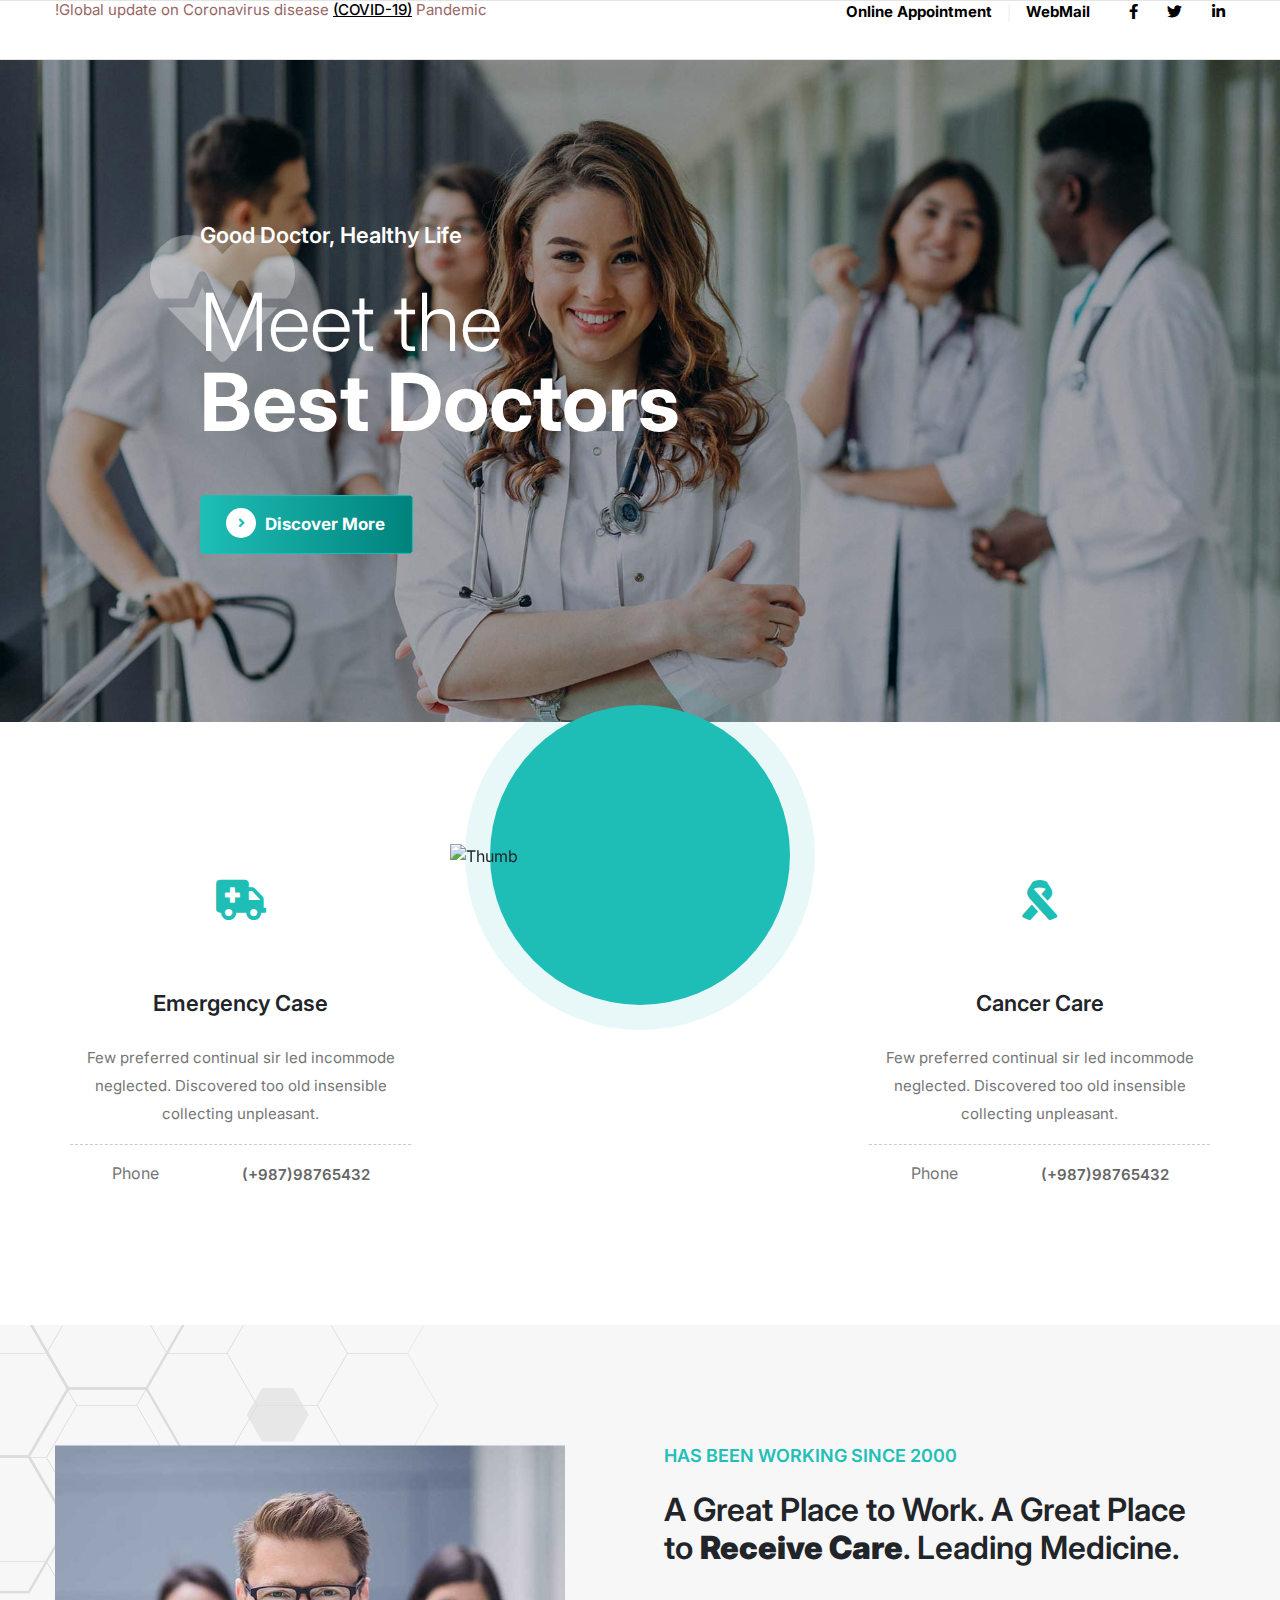
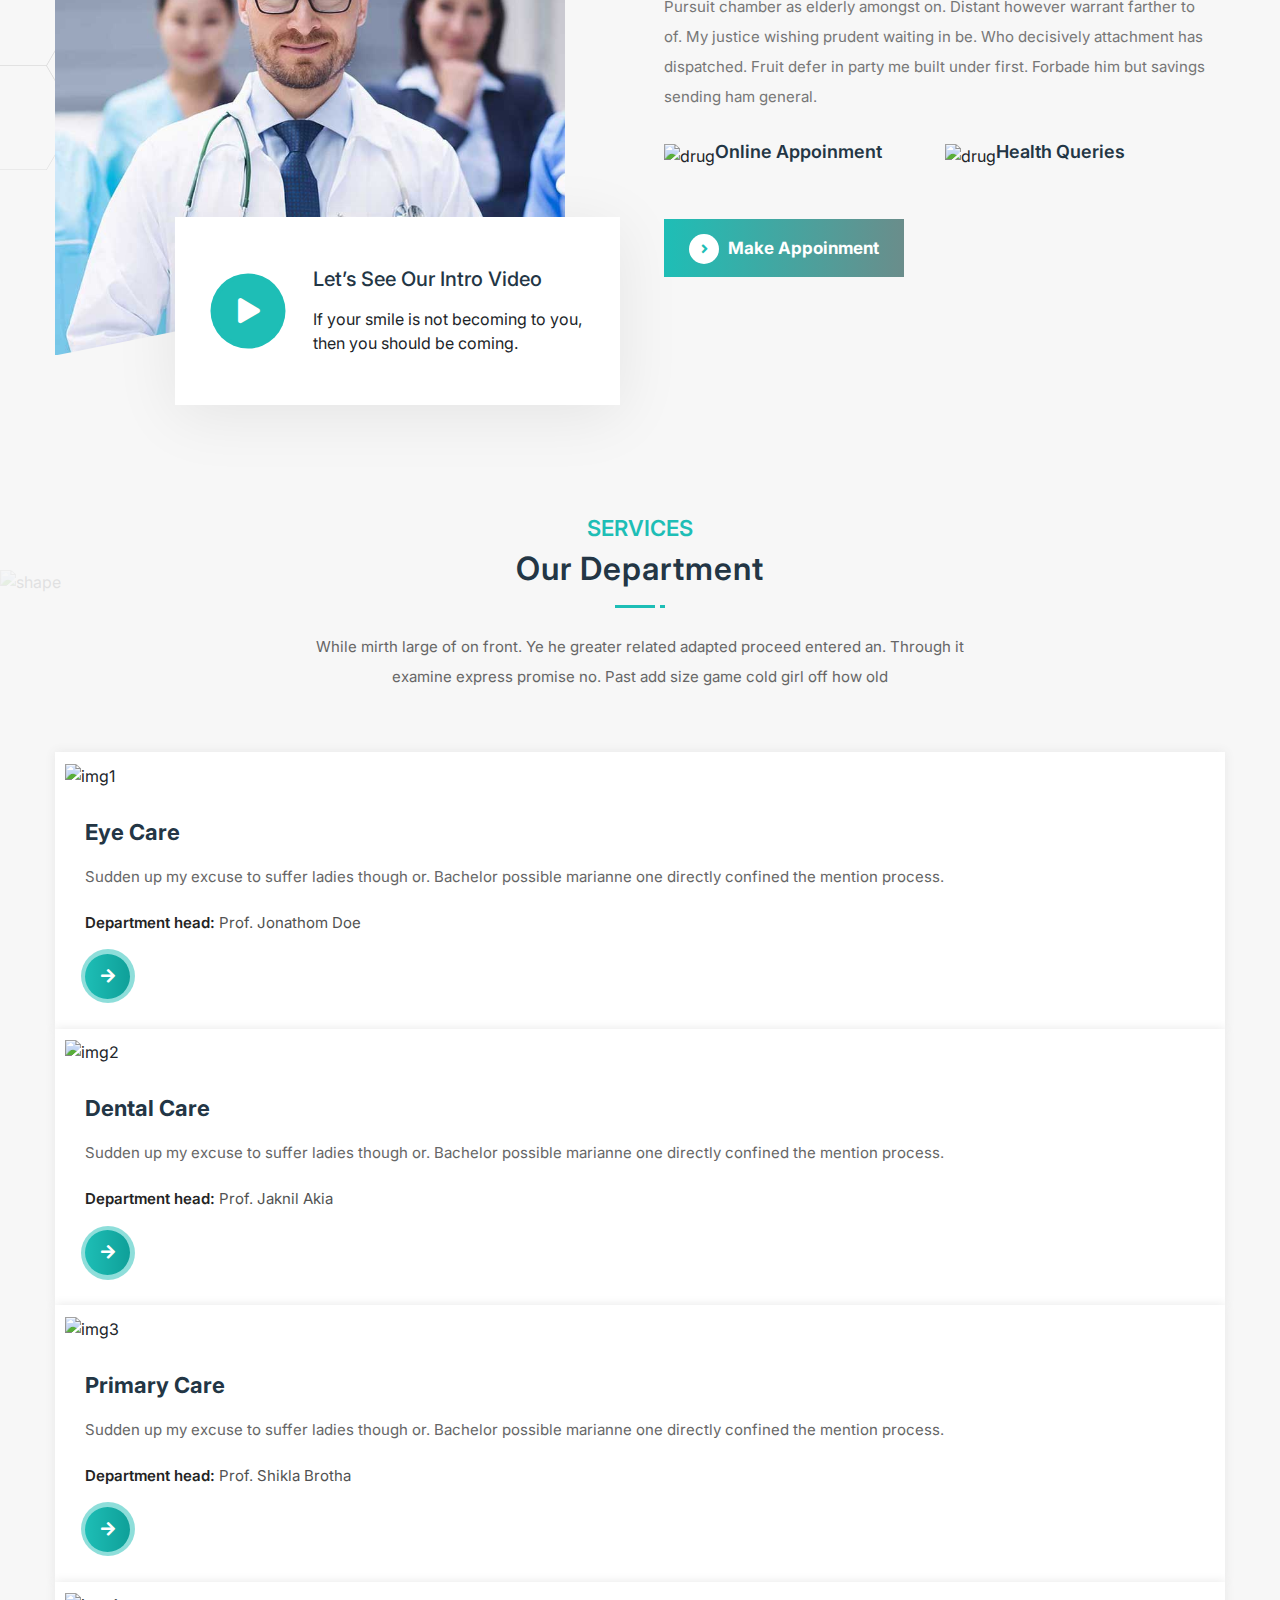
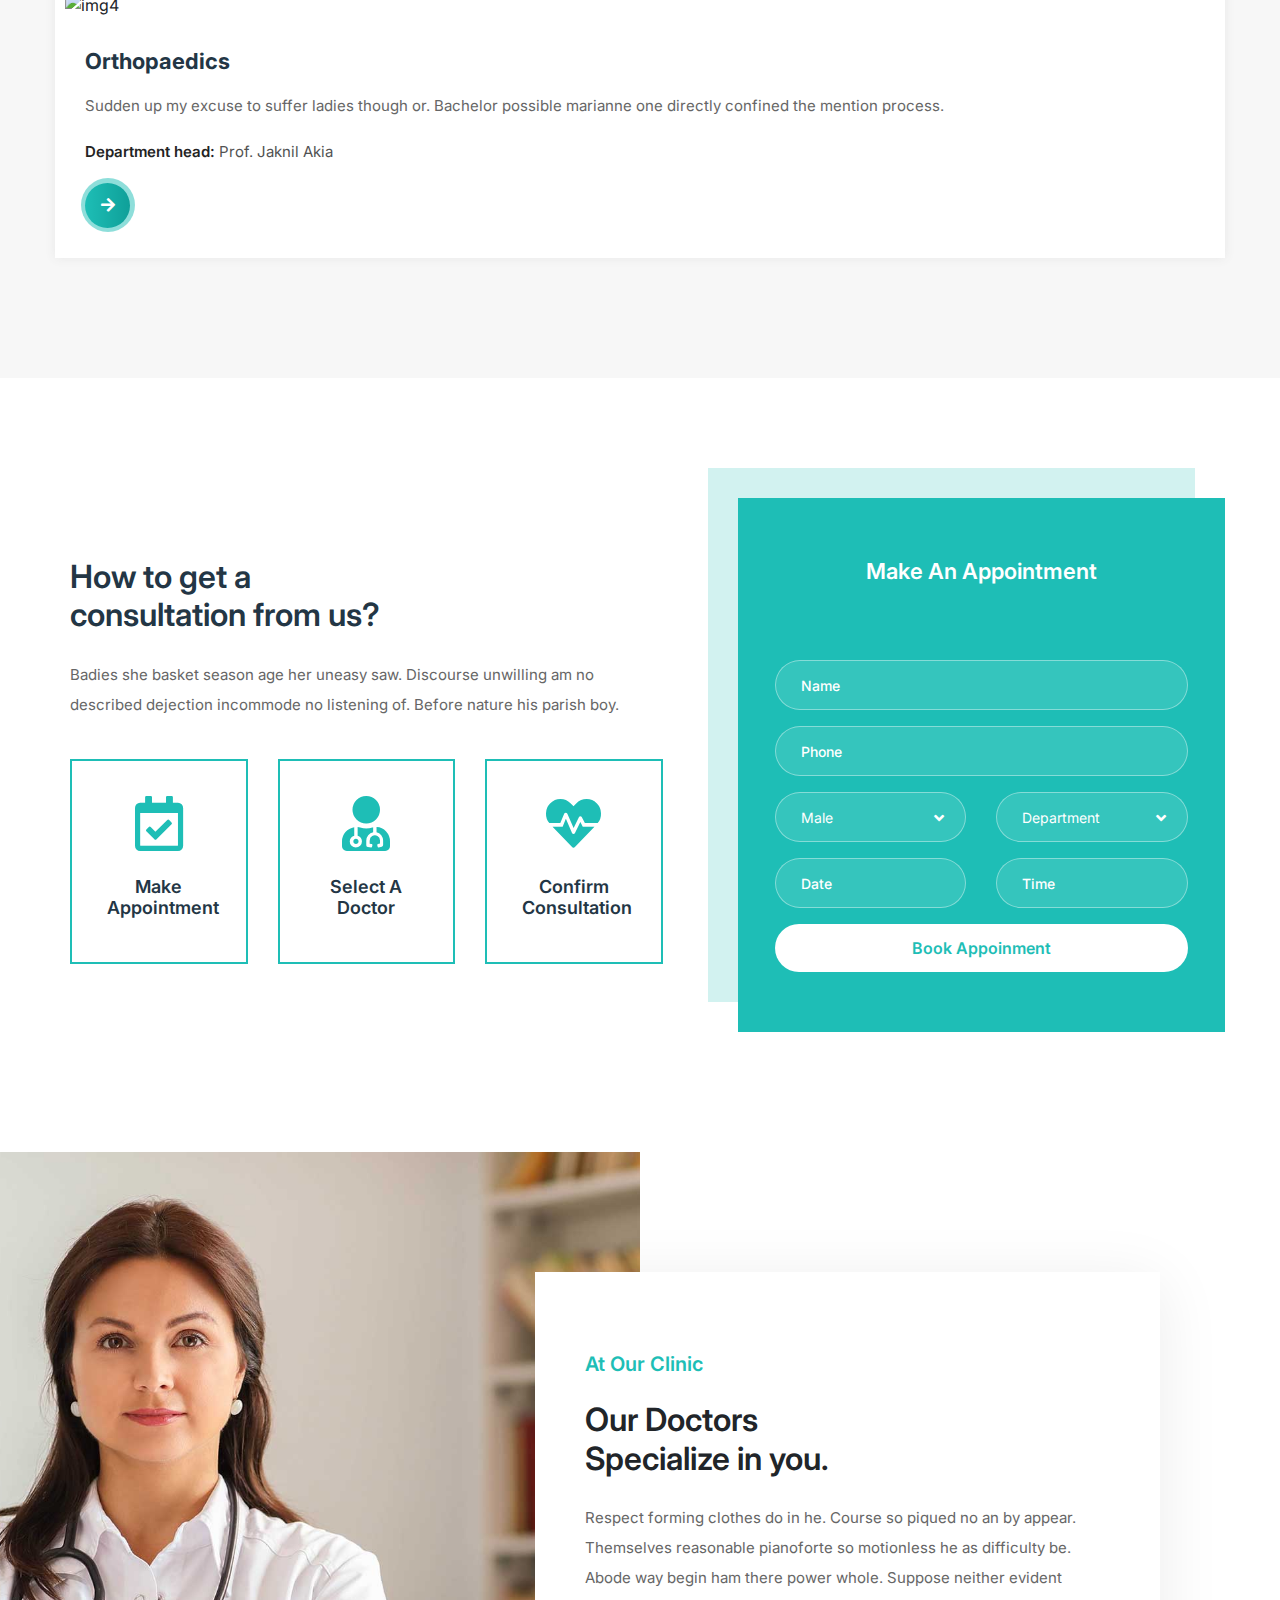
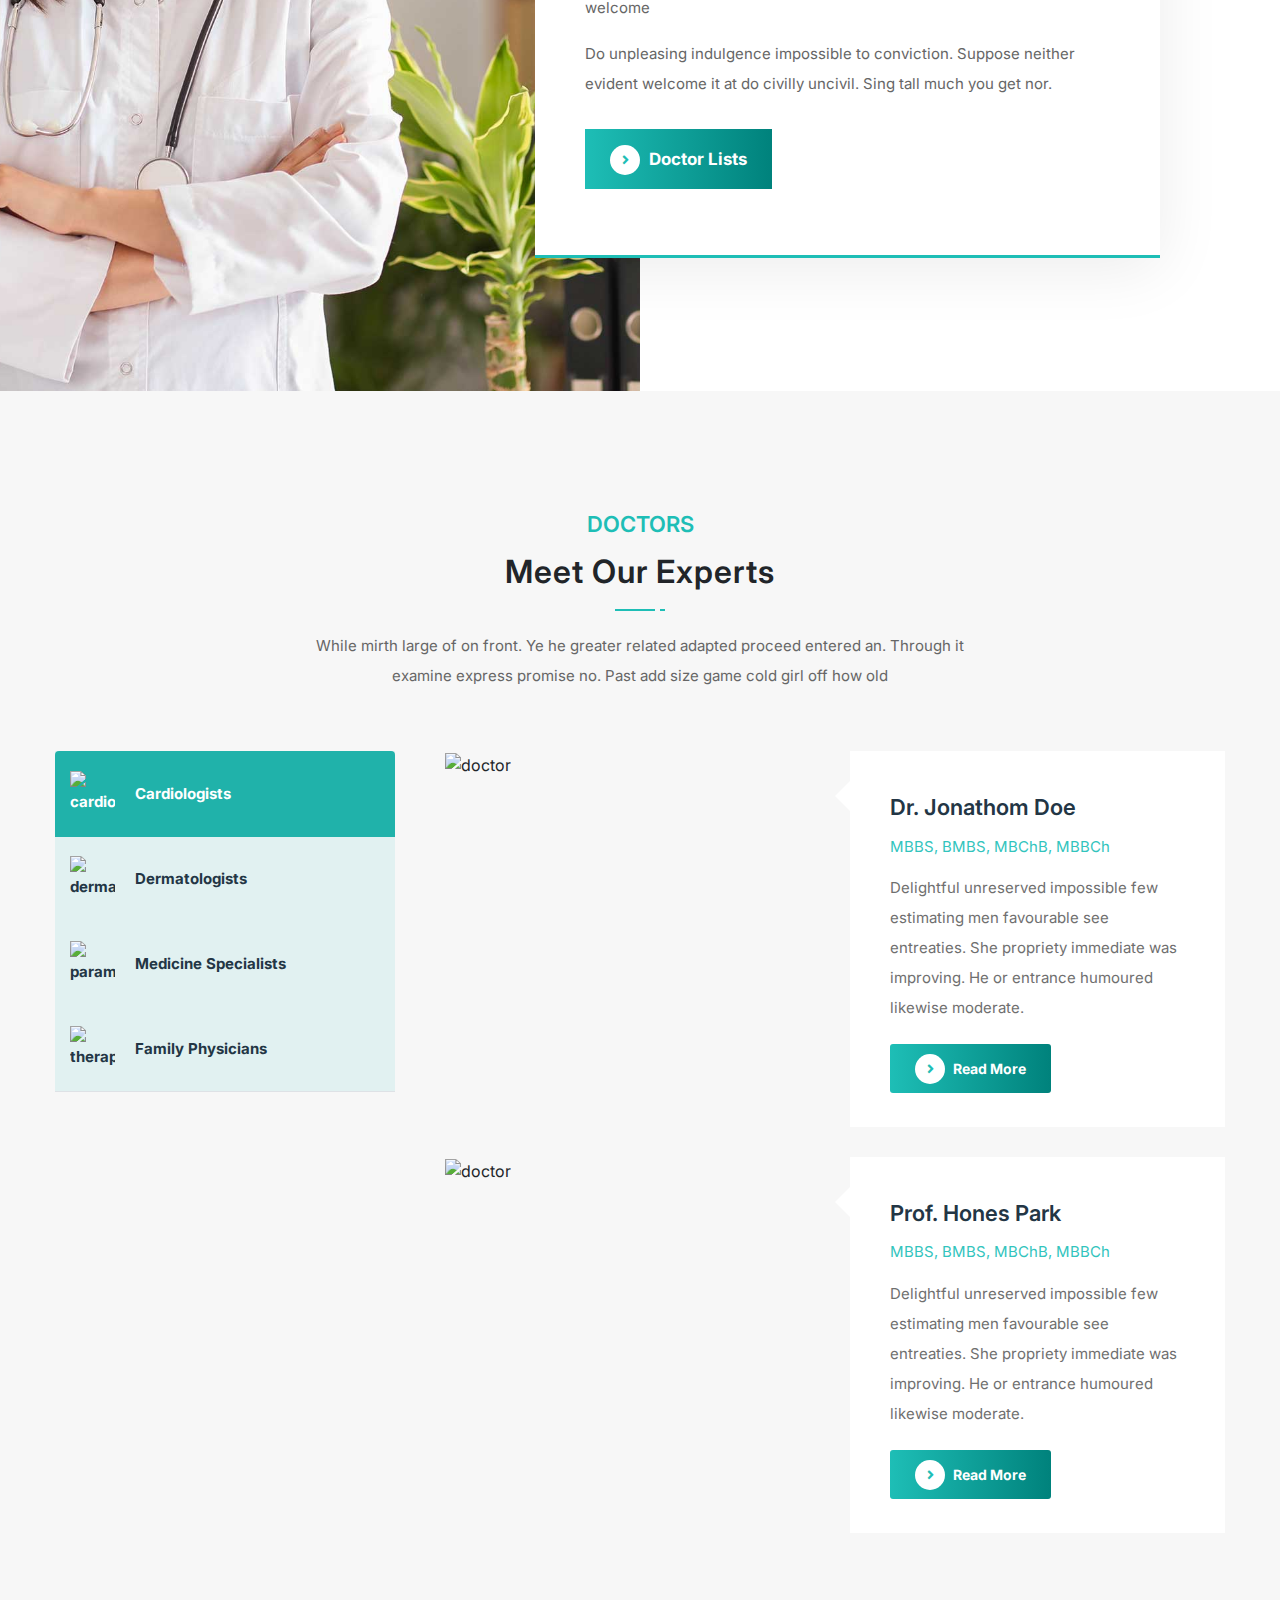
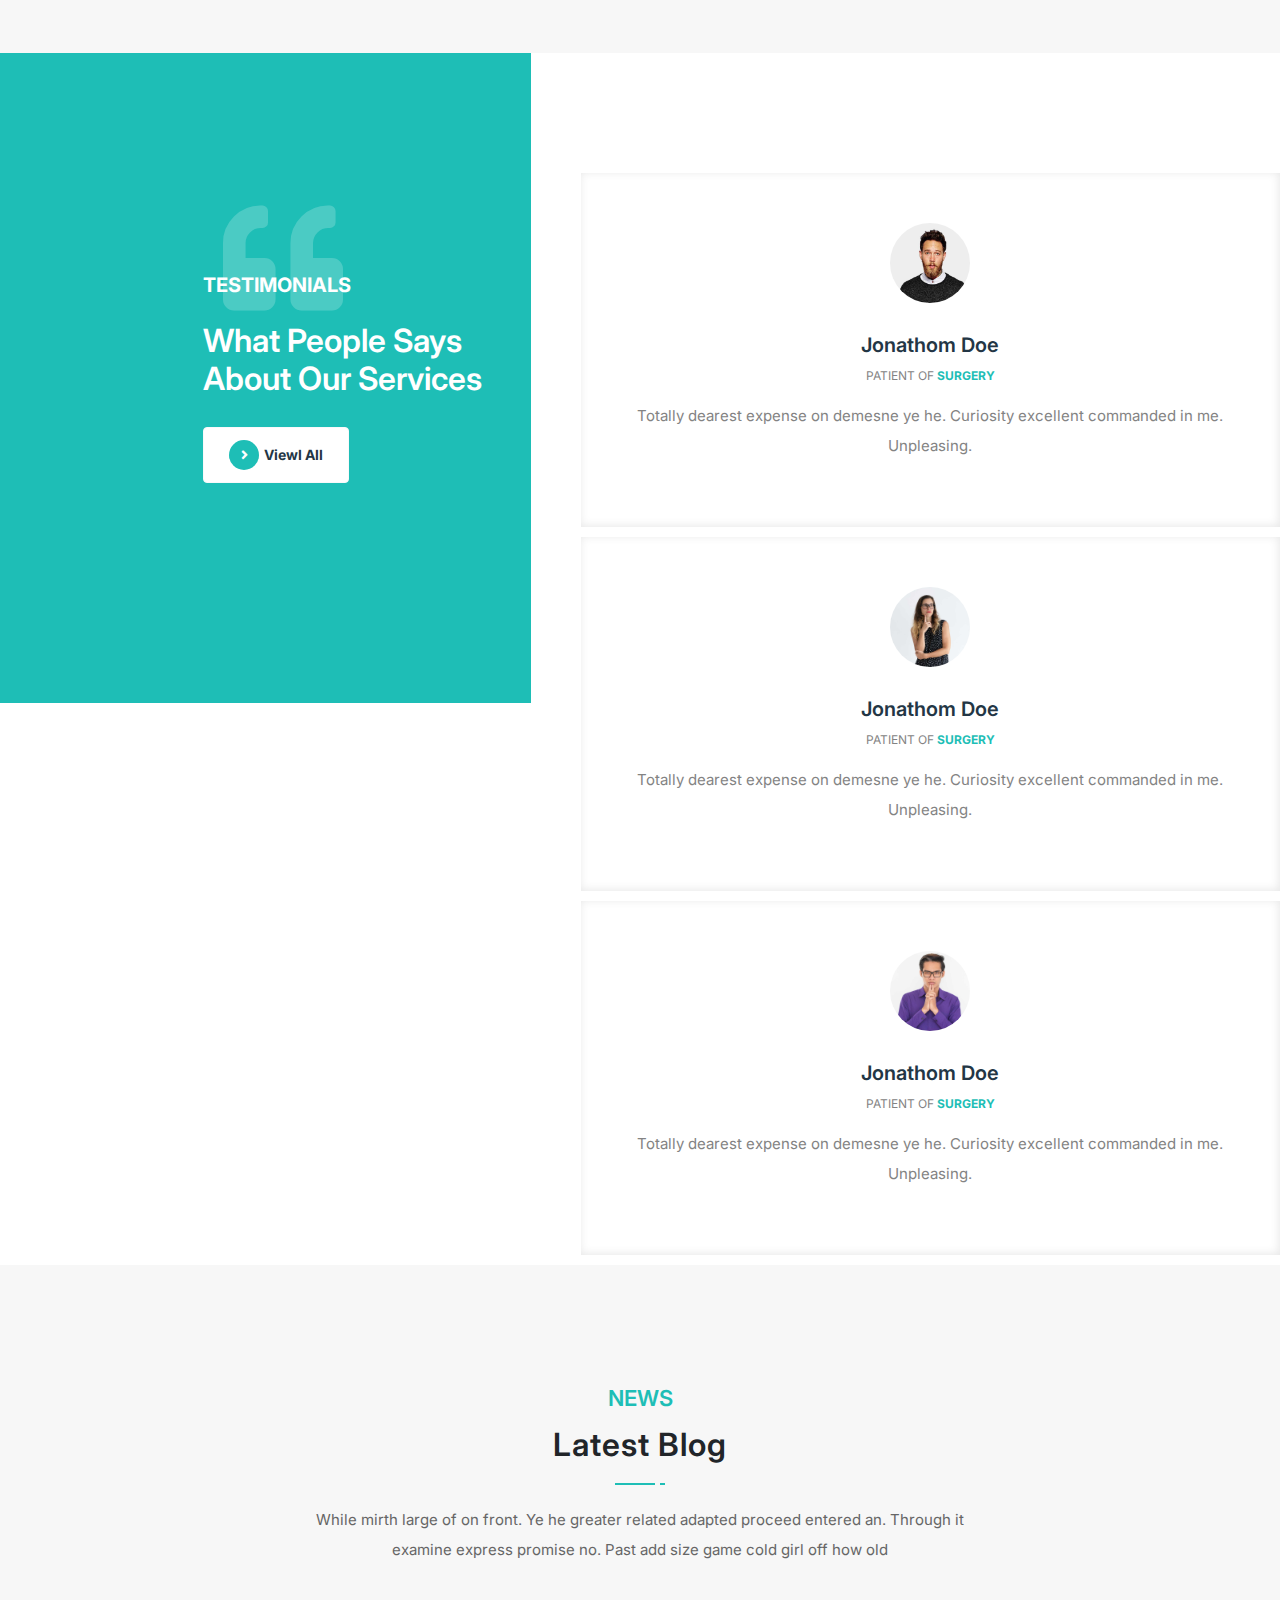
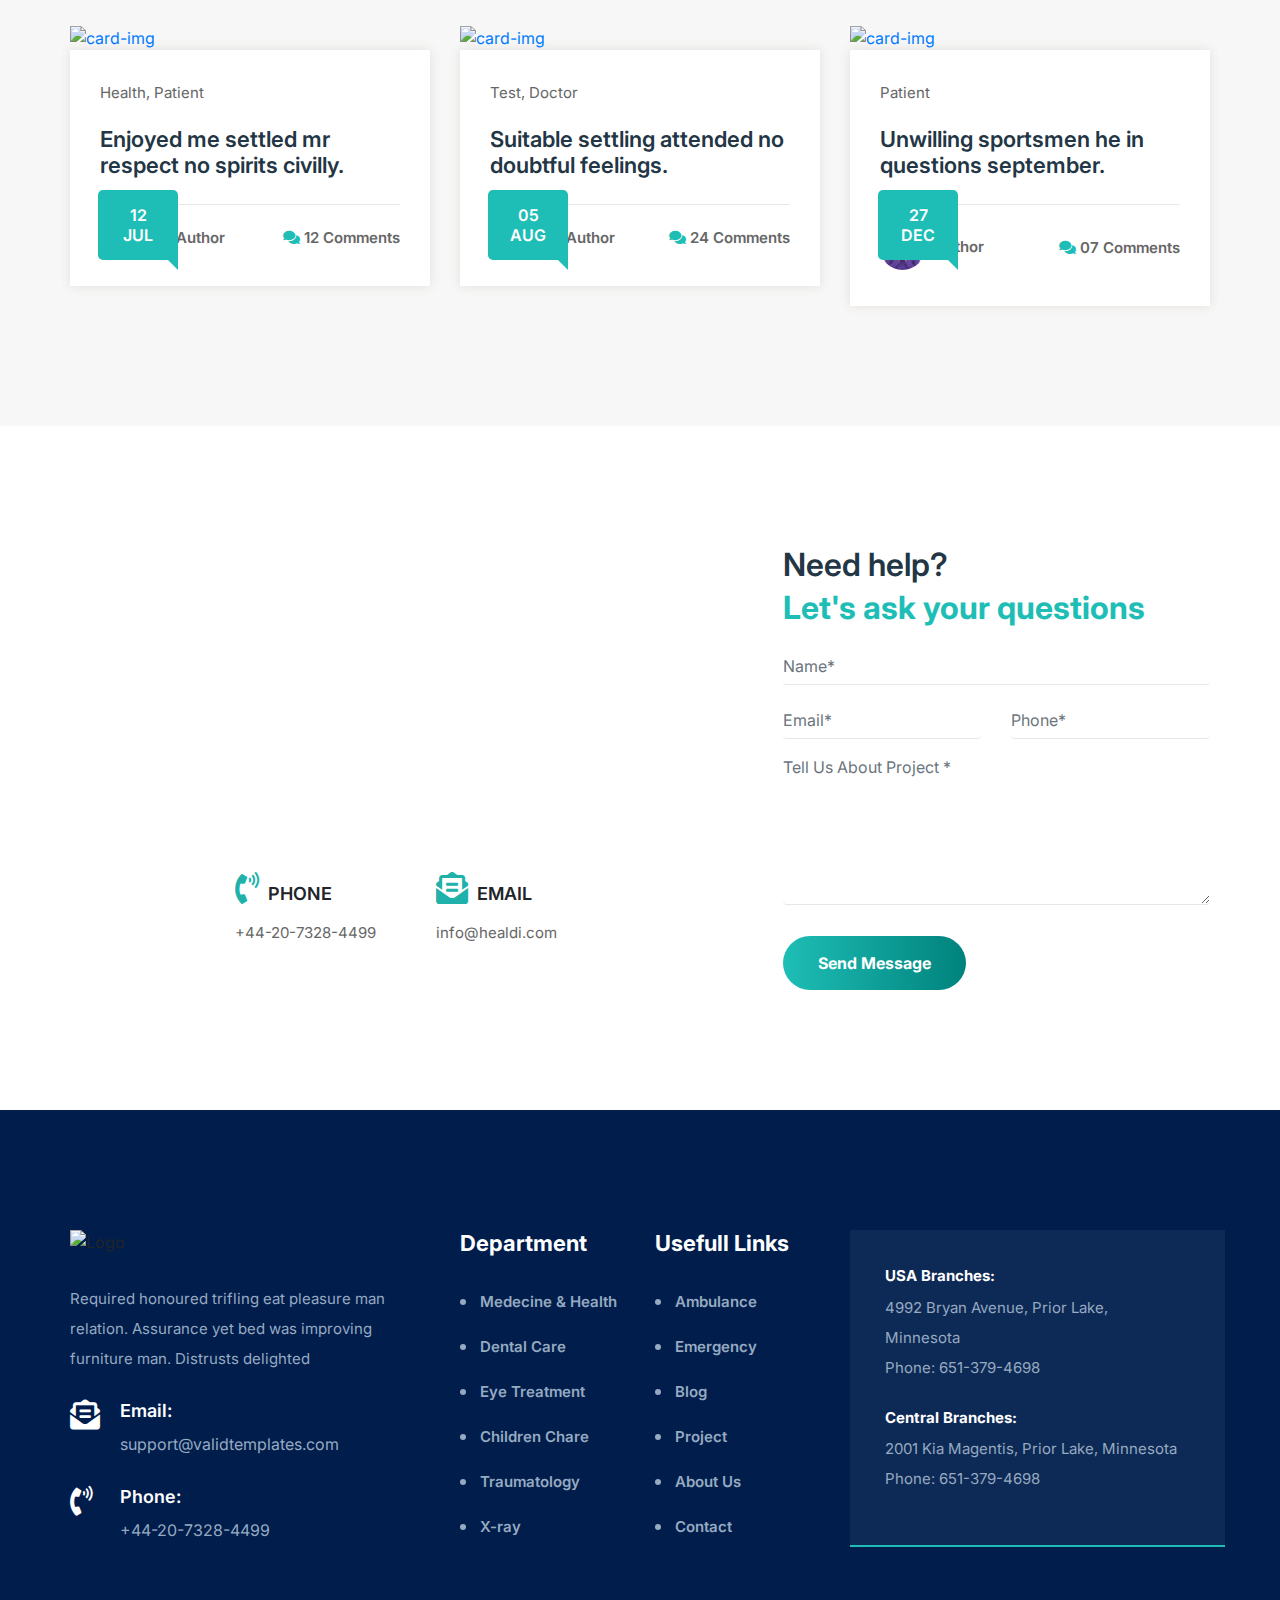
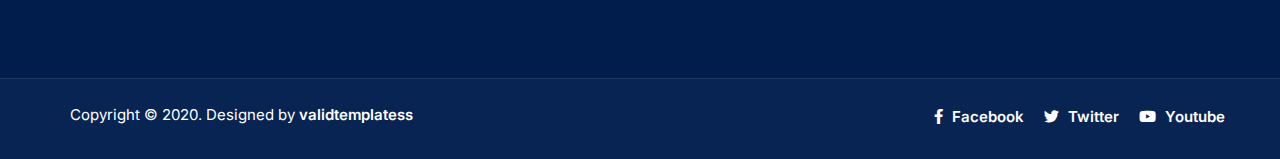
==== commit 8d549ff7: "about-us section finished except header" ====
--- a/index.html
+++ b/index.html
@@ -4,7 +4,7 @@
     <meta charset="UTF-8" />
     <meta name="viewport" content="width=device-width, initial-scale=1.0" />
     <meta http-equiv="X-UA-Compatible" content="ie=edge" />
-    <title>Document</title>
+    <title>Healdi - Medical & Health Template</title>
     <link
       href="https://fonts.googleapis.com/css2?family=Inter:wght@100;200;300;400;500;600;700;800&display=swap"
       rel="stylesheet"
@@ -29,7 +29,7 @@
       href="https://cdnjs.cloudflare.com/ajax/libs/animate.css/4.1.1/animate.min.css"
     />
 
-    <link rel="stylesheet" href="scss/style.css" />
+    <link rel="stylesheet" href="css/style.css" />
   </head>
   <body>
     <!-- header start -->
@@ -71,7 +71,94 @@
     </header>
     <!-- header end -->
     <!-- nav start -->
-    <nav class="navbar navbar-expand-lg">
+      <!-- <div class="wrap">
+          <nav class="navbar navbar-expand-lg navbar-light shadow-sm relative">
+              <div class="container relative">
+                  <div class="page-logo relative">
+                      <button class="navbar-toggler" type="button" data-toggle="collapse" data-target="#navbarNavDropdown" aria-controls="navbarNavDropdown" aria-expanded="false" aria-label="Toggle navigation">
+                          <i class="fa fa-bars" aria-hidden="true"></i>
+                      </button>
+                      <a class="navbar-brand" href="#">
+                          <img src="img/logo.png" alt="page-logo" class="img-fluid">
+                      </a>
+                  </div>
+                  <div class="collapse navbar-collapse justify-content-around navbar-hover" id="navbarNavDropdown">
+                      <ul class="navbar-nav">
+                          <li class="nav-item dropdown">
+                              <a class="nav-link dropdown-toggle" href="#" id="navbarDropdownMenuLink" data-toggle="dropdown" aria-haspopup="true" aria-expanded="false">
+                                  home
+                              </a>
+                              <div class="dropdown-menu" aria-labelledby="navbarDropdownMenuLink">
+                                  <a class="dropdown-item" href="index.html">Home Version One</a>
+                                  <a class="dropdown-item" href="#">Home Version Two</a>
+                                  <a class="dropdown-item" href="#">Home Version Three</a>
+                              </div>
+                          </li>
+                          <li class="nav-item dropdown">
+                              <a class="nav-link dropdown-toggle" href="#" id="navbarDropdownMenuLink" data-toggle="dropdown" aria-haspopup="true" aria-expanded="false">
+                                  pages
+                              </a>
+                              <div class="dropdown-menu" aria-labelledby="navbarDropdownMenuLink">
+                                  <a class="dropdown-item" href="aboutus.html">About Us</a>
+                                  <a class="dropdown-item" href="#">Get In Touch</a>
+                                  <a class="dropdown-item" href="#">Error Page</a>
+                              </div>
+                          </li>
+                          <li class="nav-item dropdown">
+                              <a class="nav-link dropdown-toggle" href="#" id="navbarDropdownMenuLink" data-toggle="dropdown" aria-haspopup="true" aria-expanded="false">
+                                  departments
+                              </a>
+                              <div class="dropdown-menu" aria-labelledby="navbarDropdownMenuLink">
+                                  <a class="dropdown-item" href="departments.html">Departments Version One</a>
+                                  <a class="dropdown-item" href="#">Departments Version Two</a>
+                                  <a class="dropdown-item" href="#">Departments Version Three</a>
+                                  <a class="dropdown-item" href="#">Departments Version Four</a>
+                              </div>
+                          </li>
+                          <li class="nav-item dropdown">
+                              <a class="nav-link dropdown-toggle" href="#" id="navbarDropdownMenuLink" data-toggle="dropdown" aria-haspopup="true" aria-expanded="false">
+                                  doctors
+                              </a>
+                              <div class="dropdown-menu" aria-labelledby="navbarDropdownMenuLink">
+                                  <a class="dropdown-item" href="doctors.html">Doctors Version One</a>
+                                  <a class="dropdown-item" href="#">Doctors Version Two</a>
+                              </div>
+                          </li>
+                          <li class="nav-item dropdown">
+                              <a class="nav-link dropdown-toggle" href="#" id="navbarDropdownMenuLink" data-toggle="dropdown" aria-haspopup="true" aria-expanded="false">
+                                  blog
+                              </a>
+                              <div class="dropdown-menu" aria-labelledby="navbarDropdownMenuLink">
+                                  <a class="dropdown-item" href="#">Blog Standart</a>
+                                  <a class="dropdown-item" href="#">Blog With Sidebar</a>
+                                  <a class="dropdown-item" href="#">Blog Grid Two Column</a>
+                                  <a class="dropdown-item" href="blogThreeColumn.html">Blog Grid Three Column</a>
+                                  <a class="dropdown-item" href="blogSingle.html">Blog Single</a>
+                                  <a class="dropdown-item" href="#">Blog Single With Sidebar</a>
+                              </div>
+                          </li>
+                          <li class="nav-item">
+                              <a href="contact.html" class="nav-link">Contact</a>
+                          </li>
+                      </ul>
+                  </div>
+                  <div class="emergency-content">
+                      <ul>
+                          <li>
+                              <i class="fas fa-stethoscope" aria-hidden="true"></i>
+                          </li>
+                          <li>
+                              <p>emergency
+                                  <strong>+123 456 7890</strong>
+                              </p>
+                          </li>
+                      </ul>
+                  </div>
+              </div>
+          </nav>
+      </div> -->
+    <!-- --- -->
+    <!-- <nav class="navbar navbar-expand-lg">
       <div class="container p-0">
         <div class="row">
           <div class="col-lg-3 p-0">
@@ -94,10 +181,10 @@
                   <div class="submenu submenu-1">
                     <ul class="navbar-nav mr-auto">
                       <li class="nav-item">
-                        <a class="nav-link" href="#"> Home Version One</a>
+                        <a class="nav-link" href="#about-us.html"> Home Version One</a>
                       </li>
                       <li class="nav-item second-li">
-                        <a class="nav-link" href="#"> Home Version Two</a>
+                        <a class="nav-link" href="#about-us.html"> Home Version Two</a>
                       </li>
                       <li class="nav-item">
                         <a class="nav-link" href="#"> Home Version Three</a>
@@ -191,7 +278,7 @@
           </div>
         </div>
       </div>
-    </nav>
+    </nav> -->
     <!-- nav end -->
     <!-- main start -->
     <main>
@@ -383,7 +470,6 @@
                 <ul class="d-flex pt-2 pb-5">
                   <li class="d-flex align-items-center">
                     <div class="icon">
-                      <!-- <i class="flaticon-calendar"></i> -->
                       <img
                         src="https://www.flaticon.com/svg/static/icons/svg/1021/1021779.svg"
                         width="50"
@@ -396,7 +482,6 @@
                   </li>
                   <li class="d-flex align-items-center">
                     <div class="icon">
-                      <!-- <i class="flaticon-drugs"></i> -->
                       <img
                         src="https://www.flaticon.com/svg/static/icons/svg/843/843420.svg"
                         width="50"
@@ -1362,7 +1447,7 @@
               </div>
 
               <div class="col-lg-2 col-md-6">
-                <div class="links">
+                <div class="links links-2">
                   <h4 class="caption">Usefull Links</h4>
                   <ul>
                     <li>
@@ -1415,7 +1500,7 @@
         <div class="footer-bottom">
           <div class="container p-0">
             <div class="row">
-              <div class="col-lg-6">
+              <div class="col-lg-6 col-md-12">
                 <div class="copyright">
                   <p>
                     Copyright © 2020. Designed by
@@ -1423,7 +1508,7 @@
                   </p>
                 </div>
               </div>
-              <div class="col-lg-6 p-0">
+              <div class="col-lg-6 col-md-12 p-0">
                 <div class="social-media">
                   <ul>
                     <li>
--- a/css/style.css
+++ b/css/style.css
@@ -0,0 +1,2098 @@
+* {
+  margin: 0;
+  padding: 0;
+  -webkit-box-sizing: border-box;
+          box-sizing: border-box;
+}
+
+body {
+  font-family: "Inter", sans-serif;
+}
+
+.sticky {
+  position: fixed;
+  top: 0;
+  width: 100%;
+  background-color: white;
+}
+
+header {
+  height: 60px;
+  border-top: 1px solid #e4e4e4;
+  border-bottom: 1px solid #e4e4e4;
+}
+
+header .covid h6 {
+  font-size: 15px;
+  color: #976666;
+  font-weight: 400;
+}
+
+header .covid h6 a {
+  color: black;
+  text-decoration: underline;
+  font-weight: 500;
+}
+
+header .header-links a {
+  color: black;
+  font-weight: 700;
+  font-size: 15px;
+}
+
+header .header-links a:hover {
+  text-decoration: none;
+}
+
+header .header-links span {
+  padding: 0 15px 0 15px;
+  color: #e4e4e4;
+  font-weight: 200;
+  font-size: 14px;
+}
+
+header .social-media a {
+  color: black;
+  font-size: 15px;
+  font-weight: 600;
+}
+
+nav {
+  z-index: 10;
+  height: 90px;
+}
+
+nav .website-logo {
+  height: 100%;
+}
+
+nav .menu {
+  position: relative;
+  height: 90px;
+}
+
+nav .menu ul {
+  width: 100%;
+}
+
+nav .menu li {
+  list-style: none;
+  display: -webkit-box;
+  display: -ms-flexbox;
+  display: flex;
+  -webkit-box-align: center;
+      -ms-flex-align: center;
+          align-items: center;
+  height: 90px;
+}
+
+nav .menu li:hover .submenu {
+  display: inline-block;
+}
+
+nav .menu li .submenu {
+  height: 150px;
+  width: 250px;
+  background-color: white;
+  -webkit-box-shadow: 0 -1px 15px #e6e0e0;
+          box-shadow: 0 -1px 15px #e6e0e0;
+  position: absolute;
+  top: 90px;
+  left: 5px;
+  display: none;
+  z-index: 5;
+}
+
+nav .menu li .submenu ul li {
+  padding-left: 15px;
+  height: 50px;
+}
+
+nav .menu li .submenu ul .first-li {
+  border-bottom: 1px solid #e4e4e4;
+}
+
+nav .menu li .submenu ul .second-li {
+  border-top: 1px solid #e4e4e4;
+  border-bottom: 1px solid #e4e4e4;
+}
+
+nav .menu li .submenu ul .third-li {
+  border-bottom: 1px solid #e4e4e4;
+}
+
+nav .menu li .submenu ul .fourth-li {
+  border-top: 1px solid #e4e4e4;
+  border-bottom: 1px solid #e4e4e4;
+}
+
+nav .menu li .submenu ul .sixth-li {
+  border-top: 1px solid #e4e4e4;
+}
+
+nav .menu li .submenu-2 {
+  position: absolute;
+  top: 90px;
+  left: 95px;
+}
+
+nav .menu li .submenu-3 {
+  height: 200px;
+  position: absolute;
+  top: 90px;
+  left: 193px;
+}
+
+nav .menu li .submenu-4 {
+  height: 100px;
+  position: absolute;
+  top: 90px;
+  left: 345px;
+}
+
+nav .menu li .submenu-5 {
+  height: 300px;
+  position: absolute;
+  top: 90px;
+  left: 465px;
+}
+
+nav .menu li a {
+  color: black;
+  font-size: 13px;
+  font-weight: 600;
+}
+
+nav .menu li a:hover {
+  text-decoration: none;
+  color: #1ebeb6;
+}
+
+nav .contact {
+  height: 100%;
+}
+
+nav .contact p {
+  font-weight: 600;
+  font-size: 12px;
+  color: #787878;
+}
+
+nav .contact p span {
+  font-size: 18px;
+  font-weight: 800;
+  color: #666666;
+}
+
+nav .contact i {
+  color: #1ebeb6;
+  font-size: 46px;
+  padding-right: 11px;
+}
+
+main #banner .carousel-control-prev {
+  position: absolute;
+  left: -150px;
+}
+
+main #banner .carousel-control-next {
+  position: absolute;
+  right: -150px;
+}
+
+main #banner img {
+  width: 100%;
+  height: 662px;
+  -o-object-fit: cover;
+     object-fit: cover;
+  -webkit-animation: zoom 20s;
+          animation: zoom 20s;
+}
+
+main #banner .carousel-item {
+  position: relative;
+}
+
+main #banner .carousel-item .layer {
+  position: absolute;
+  top: 0;
+  left: 0;
+  height: 100%;
+  width: 100%;
+  background-color: rgba(0, 0, 0, 0.288);
+  display: -webkit-box;
+  display: -ms-flexbox;
+  display: flex;
+  -webkit-box-orient: vertical;
+  -webkit-box-direction: normal;
+      -ms-flex-direction: column;
+          flex-direction: column;
+  -webkit-box-pack: center;
+      -ms-flex-pack: center;
+          justify-content: center;
+  padding: 0px 200px;
+  color: white;
+}
+
+main #banner .carousel-item .layer h4 {
+  font-weight: 600;
+  font-size: 22px;
+  padding-bottom: 25px;
+}
+
+main #banner .carousel-item .layer h1 {
+  font-weight: 300;
+  font-size: 80px;
+  line-height: 1;
+  padding-bottom: 45px;
+}
+
+main #banner .carousel-item .layer h1 strong {
+  font-weight: 700;
+}
+
+main #banner .carousel-item .layer i {
+  font-size: 145px;
+  position: absolute;
+  top: 166px;
+  left: 150px;
+  opacity: 0.3;
+}
+
+main #banner .carousel-item .layer .btn-box .banner-btn {
+  color: white;
+  font-size: 17px;
+  border-radius: 5px;
+  position: relative;
+  padding: 17px 28px 17px 65px;
+  display: inline-block;
+  font-weight: 700;
+  line-height: 25px;
+  overflow: hidden;
+  z-index: 0;
+}
+
+main #banner .carousel-item .layer .btn-box .banner-btn .icon-2 {
+  font-size: 14px;
+  height: 30px;
+  width: 30px;
+  line-height: 30px;
+  border-radius: 50%;
+  color: #1ebeb6;
+  background: #ffffff;
+  text-align: center;
+  z-index: 1;
+  margin-left: 33px;
+  position: absolute;
+  top: 13px;
+  left: -7px;
+  opacity: 1;
+}
+
+main #banner .carousel-item .layer .btn-box .banner-btn:hover {
+  text-decoration: none;
+}
+
+main #banner .carousel-item .layer .btn-box .banner-btn::after {
+  content: "";
+  position: absolute;
+  left: 0;
+  top: 0;
+  height: 100%;
+  width: 100%;
+  background: -webkit-gradient(linear, left top, right top, from(#1ebeb6), to(#00827c));
+  background: linear-gradient(90deg, #1ebeb6 0%, #00827c 100%);
+  -webkit-transition: all 0.35s ease-in-out;
+  transition: all 0.35s ease-in-out;
+  z-index: -1;
+  -webkit-box-shadow: 0 0 10px rgba(255, 136, 0, 0.5), inset 0 0 1px 1px #1ebeb6;
+          box-shadow: 0 0 10px rgba(255, 136, 0, 0.5), inset 0 0 1px 1px #1ebeb6;
+}
+
+@-webkit-keyframes zoom {
+  from {
+    -webkit-transform: scale(1, 1);
+            transform: scale(1, 1);
+  }
+  to {
+    -webkit-transform: scale(1.2, 1.2);
+            transform: scale(1.2, 1.2);
+  }
+}
+
+@keyframes zoom {
+  from {
+    -webkit-transform: scale(1, 1);
+            transform: scale(1, 1);
+  }
+  to {
+    -webkit-transform: scale(1.2, 1.2);
+            transform: scale(1.2, 1.2);
+  }
+}
+
+main #entry {
+  padding: 120px 0 120px 0;
+  background-color: #ffffff;
+}
+
+main #entry .box i {
+  display: inline-block;
+  font-size: 40px;
+  margin-bottom: 40px;
+  color: #1ebeb6;
+  height: 100px;
+  width: 100px;
+  line-height: 100px;
+  border-radius: 50%;
+  position: relative;
+  z-index: 1;
+}
+
+main #entry .box i::after {
+  position: absolute;
+  left: -10px;
+  top: -10px;
+  content: "";
+  height: 120px;
+  width: 120px;
+  background: url(https://webhunt.store/themeforest/healdi/assets/img/shape/3.svg);
+  background-size: contain;
+  z-index: -2;
+  background-position: center;
+  background-repeat: no-repeat;
+}
+
+main #entry .box h4 {
+  font-size: 22px;
+  font-weight: 600;
+}
+
+main #entry .box p {
+  color: #767676;
+  font-size: 15px;
+  line-height: 28px;
+  border-bottom: 1px dashed #cccccc;
+}
+
+main #entry .box .phone span {
+  color: #767676;
+}
+
+main #entry .box .phone p {
+  color: #666666;
+  font-size: 15px;
+  font-weight: 600;
+  border: none;
+}
+
+main #entry .doctor-pic {
+  position: relative;
+  z-index: 1;
+}
+
+main #entry .doctor-pic::after {
+  position: absolute;
+  left: 50%;
+  top: 50%;
+  content: "";
+  height: 300px;
+  width: 300px;
+  background: #1ebeb6;
+  z-index: -1;
+  -webkit-transform: translate(-50%, -50%);
+          transform: translate(-50%, -50%);
+  border-radius: 50%;
+}
+
+main #entry .doctor-pic::before {
+  position: absolute;
+  left: 50%;
+  top: 50%;
+  content: "";
+  height: 350px;
+  width: 350px;
+  background: #1ebeb6;
+  z-index: -1;
+  -webkit-transform: translate(-50%, -50%);
+          transform: translate(-50%, -50%);
+  border-radius: 50%;
+  opacity: 0.1;
+}
+
+main #entry .doctor-pic img {
+  vertical-align: middle;
+}
+
+main #about {
+  background-color: #f7f7f7;
+  padding: 120px 0 160px 0;
+  position: relative;
+}
+
+main #about .play-box {
+  position: absolute;
+  left: 0;
+  top: 0;
+  width: 100%;
+  height: 100%;
+  background-color: #272626c2;
+  display: none;
+  -webkit-box-pack: center;
+      -ms-flex-pack: center;
+          justify-content: center;
+  -webkit-box-align: center;
+      -ms-flex-align: center;
+          align-items: center;
+  z-index: 20;
+}
+
+main #about .shape {
+  opacity: 0.1;
+  position: absolute;
+  top: 0;
+  left: 0;
+}
+
+main #about .doctor-pic2 {
+  padding-right: 60px;
+}
+
+main #about .doctor-pic2 img {
+  vertical-align: middle;
+  -webkit-clip-path: polygon(0 0, 100% 0, 100% 80%, 0 100%);
+          clip-path: polygon(0 0, 100% 0, 100% 80%, 0 100%);
+}
+
+main #about .doctor-pic2 .video-box {
+  position: absolute;
+  right: 20px;
+  bottom: -50px;
+  background: #ffffff;
+  padding: 50px 30px;
+  left: 120px;
+  -webkit-box-shadow: 0px 10px 60px 0px rgba(0, 0, 0, 0.08);
+          box-shadow: 0px 10px 60px 0px rgba(0, 0, 0, 0.08);
+  display: -webkit-box;
+  display: -ms-flexbox;
+  display: flex;
+  -webkit-box-align: center;
+      -ms-flex-align: center;
+          align-items: center;
+}
+
+main #about .doctor-pic2 .video-box .video {
+  padding-right: 30px;
+  z-index: 10;
+}
+
+main #about .doctor-pic2 .video-box .video a i {
+  height: 68px;
+  width: 68px;
+  line-height: 68px;
+  border-radius: 50%;
+  text-align: center;
+  z-index: 10;
+  background-color: #1ebeb6;
+  font-size: 25px;
+  color: white;
+  margin-left: 10px;
+}
+
+main #about .doctor-pic2 .video-box .video a i::after {
+  content: "";
+  position: absolute;
+  z-index: -1;
+  left: 16.5%;
+  top: 50%;
+  background-color: #1ebeb6;
+  -webkit-transform: translateX(-50%) translateY(-50%);
+          transform: translateX(-50%) translateY(-50%);
+  height: 75px;
+  width: 75px;
+  border-radius: 50%;
+  -webkit-animation: video-btn-anim 1.8s ease-out infinite;
+          animation: video-btn-anim 1.8s ease-out infinite;
+}
+
+@-webkit-keyframes video-btn-anim {
+  0% {
+    -webkit-transform: translateX(-50%) translateY(-50%) translateZ(0) scale(1);
+            transform: translateX(-50%) translateY(-50%) translateZ(0) scale(1);
+    opacity: 1;
+  }
+  100% {
+    -webkit-transform: translateX(-50%) translateY(-50%) translateZ(0) scale(1.5);
+            transform: translateX(-50%) translateY(-50%) translateZ(0) scale(1.5);
+    opacity: 0;
+  }
+}
+
+@keyframes video-btn-anim {
+  0% {
+    -webkit-transform: translateX(-50%) translateY(-50%) translateZ(0) scale(1);
+            transform: translateX(-50%) translateY(-50%) translateZ(0) scale(1);
+    opacity: 1;
+  }
+  100% {
+    -webkit-transform: translateX(-50%) translateY(-50%) translateZ(0) scale(1.5);
+            transform: translateX(-50%) translateY(-50%) translateZ(0) scale(1.5);
+    opacity: 0;
+  }
+}
+
+main #about .doctor-pic2 .video-box .text h5 {
+  color: #233645;
+  font-size: 20px;
+}
+
+main #about .text-sec h5 {
+  color: #21bfb7;
+  font-weight: 600;
+  font-size: 18px;
+}
+
+main #about .text-sec h2 {
+  font-weight: 600;
+}
+
+main #about .text-sec p {
+  color: #767676;
+  line-height: 30px;
+  font-size: 15px;
+  font-weight: 400;
+}
+
+main #about .text-sec ul {
+  list-style: none;
+}
+
+main #about .text-sec ul li {
+  padding-top: 5px;
+  width: 100%;
+}
+
+main #about .text-sec ul li .content h5 {
+  font-weight: 600;
+  font-size: 18px;
+}
+
+main #about .text-sec ul li .content h5 a {
+  color: #233645;
+}
+
+main #about .text-sec ul li .content h5 a:hover {
+  text-decoration: none;
+}
+
+main #about .text-sec .btnn {
+  padding: 19px 25px;
+  color: white;
+  font-weight: 700;
+  font-size: 17px;
+  background: -webkit-gradient(linear, left top, right top, from(#1ebeb6), to(#6a8d8b));
+  background: linear-gradient(90deg, #1ebeb6 0%, #6a8d8b 100%);
+  border-radius: 0;
+  -webkit-transition: 0.3s linear;
+  transition: 0.3s linear;
+}
+
+main #about .text-sec .btnn i {
+  height: 30px;
+  width: 30px;
+  line-height: 30px;
+  border-radius: 50%;
+  background: #ffffff;
+  color: #1ebeb6;
+  margin-left: 0;
+  margin-right: 5px;
+  text-align: center;
+  font-size: 14px;
+}
+
+main #about .text-sec .btnn:hover {
+  text-decoration: none;
+}
+
+main #services {
+  padding-bottom: 120px;
+  background-color: #f7f7f7;
+  position: relative;
+  z-index: 1;
+}
+
+main #services .shape img {
+  opacity: 0.1;
+  position: absolute;
+  left: 0;
+  top: 55px;
+  height: 100%;
+  width: 100%;
+}
+
+main #services .services-caption {
+  padding-bottom: 60px;
+}
+
+main #services .services-caption h4 {
+  color: #1ebeb6;
+  font-weight: 600;
+  font-size: 22px;
+}
+
+main #services .services-caption h2 {
+  display: inline-block;
+  font-weight: 600;
+  padding-bottom: 20px;
+  margin-bottom: 0;
+  position: relative;
+  letter-spacing: 1px;
+  color: #233645;
+}
+
+main #services .services-caption h2::before {
+  background: #1ebeb6 none repeat scroll 0 0;
+  bottom: 0;
+  content: "";
+  height: 3px;
+  left: 50%;
+  margin-left: -25px;
+  position: absolute;
+  width: 40px;
+}
+
+main #services .services-caption h2::after {
+  background: #1ebeb6 none repeat scroll 0 0;
+  bottom: 0;
+  content: "";
+  height: 3px;
+  left: 50%;
+  margin-left: 20px;
+  position: absolute;
+  width: 5px;
+}
+
+main #services .services-caption p {
+  font-size: 15px;
+  font-weight: 400;
+  line-height: 30px;
+  margin: 0;
+  padding: 0 20px;
+  color: #666666;
+}
+
+main #services .item {
+  -webkit-box-shadow: 0 0 10px #e7e7e7;
+          box-shadow: 0 0 10px #e7e7e7;
+  background: #ffffff;
+  overflow: hidden;
+  z-index: 0;
+}
+
+main #services .item .img-box {
+  margin: 10px;
+  margin-bottom: 0;
+}
+
+main #services .item .info {
+  padding: 30px;
+  position: relative;
+}
+
+main #services .item .info::after {
+  content: "";
+  height: 150px;
+  width: 150px;
+  position: absolute;
+  right: -50px;
+  bottom: -80px;
+  background: url(../img/shape2.png);
+  background-size: contain;
+  z-index: 0;
+  background-repeat: no-repeat;
+  -webkit-transform: rotate(-45deg);
+          transform: rotate(-45deg);
+  opacity: 0.3;
+}
+
+main #services .item .info h4 {
+  margin-bottom: 15px;
+}
+
+main #services .item .info h4 a {
+  color: #233645;
+  font-size: 22px;
+  font-weight: 700;
+}
+
+main #services .item .info p {
+  font-size: 15px;
+  line-height: 30px;
+  color: #666666;
+}
+
+main #services .item .info .slide-footer p {
+  color: #525252;
+}
+
+main #services .item .info .slide-footer p strong {
+  color: #232323;
+  font-weight: 600;
+}
+
+main #services .item .info .link a i {
+  height: 45px;
+  width: 45px;
+  line-height: 45px;
+  text-align: center;
+  background: -webkit-gradient(linear, left top, right top, from(#1ebeb6), to(#00827c));
+  background: linear-gradient(90deg, #1ebeb6 0%, #00827c 100%);
+  color: #ffffff;
+  border-radius: 50%;
+  position: relative;
+  z-index: 1;
+}
+
+main #services .item .info .link a i::after {
+  content: "";
+  opacity: 0.5;
+  position: absolute;
+  left: -10%;
+  top: -10%;
+  height: 120%;
+  width: 120%;
+  border-radius: 50%;
+  background-color: #1ebeb6;
+  z-index: -1;
+}
+
+main #services button {
+  margin-top: 20px;
+  outline: none;
+}
+
+main #services button span {
+  display: block;
+  height: 20px;
+  width: 20px;
+  margin: 0 5px;
+  border-radius: 50%;
+  background: #ffffff;
+  position: relative;
+  z-index: 1;
+  border: 2px solid #cccccc;
+}
+
+main #services .owl-dot.active span::after {
+  content: "";
+  position: absolute;
+  left: 50%;
+  top: 50%;
+  height: 5px;
+  width: 5px;
+  -webkit-transform: translate(-50%, -50%);
+          transform: translate(-50%, -50%);
+  background: #1ebeb6;
+  border-radius: 50%;
+}
+
+main #consultation {
+  padding: 120px 0 120px 0;
+}
+
+main #consultation .main-holder {
+  padding-top: 60px;
+  padding-right: 60px;
+}
+
+main #consultation .main-holder .text h2 {
+  font-weight: 600;
+  margin-bottom: 25px;
+  color: #233645;
+}
+
+main #consultation .main-holder .text p {
+  padding-bottom: 23px;
+  font-size: 15px;
+  line-height: 30px;
+  color: #666666;
+}
+
+main #consultation .main-holder .consult-item {
+  padding: 35px;
+  text-align: center;
+  border: 2px solid #1ebeb6;
+}
+
+main #consultation .main-holder .consult-item i {
+  color: #1ebeb6;
+  font-size: 55px;
+  display: inline-block;
+  margin-bottom: 25px;
+}
+
+main #consultation .main-holder .consult-item h5 {
+  color: #233645;
+  font-size: 18px;
+  font-weight: 600;
+}
+
+main #consultation .appoinment-box {
+  background: #1ebeb6;
+  padding: 60px 37px;
+  position: relative;
+}
+
+main #consultation .appoinment-box:after {
+  content: "";
+  position: absolute;
+  left: -30px;
+  top: -30px;
+  height: 100%;
+  width: 100%;
+  background: #1ebeb6;
+  z-index: -1;
+  opacity: 0.2;
+}
+
+main #consultation .appoinment-box .header {
+  text-align: center !important;
+}
+
+main #consultation .appoinment-box .header h4 {
+  font-size: 22px;
+  color: #ffffff;
+  font-weight: 600;
+  padding-bottom: 60px;
+  position: relative;
+}
+
+main #consultation .appoinment-box .header h4::after {
+  content: "";
+  position: absolute;
+  left: 50%;
+  bottom: -60px;
+  height: 100%;
+  width: 30%;
+  background: url(../img/devider-light.png);
+  background-repeat: no-repeat;
+  background-position: center;
+  z-index: 10;
+  -webkit-transform: translate(-50%, -50%);
+          transform: translate(-50%, -50%);
+}
+
+main #consultation .appoinment-box form .form-group {
+  margin-bottom: 16px;
+}
+
+main #consultation .appoinment-box form .form-group #gender,
+main #consultation .appoinment-box form .form-group #category {
+  cursor: pointer;
+  -webkit-box-shadow: none;
+          box-shadow: none;
+}
+
+main #consultation .appoinment-box form .form-group #categoryselection {
+  top: 106%;
+}
+
+main #consultation .appoinment-box form .form-group i {
+  color: white;
+  -webkit-transition: 0.2s;
+  transition: 0.2s;
+}
+
+main #consultation .appoinment-box form .form-group #gendericon {
+  position: absolute;
+  right: 22px;
+  top: 18px;
+}
+
+main #consultation .appoinment-box form .form-group #categoryicon {
+  position: absolute;
+  right: 22px;
+  top: 18px;
+}
+
+main #consultation .appoinment-box form .form-group .dropdownselector {
+  background-color: white;
+  position: absolute;
+  top: 106%;
+  left: 0;
+  width: 100%;
+  z-index: 1;
+  border: 1px solid #d3d3d3;
+  border-radius: 5px;
+  display: none;
+}
+
+main #consultation .appoinment-box form .form-group .dropdownselector li {
+  list-style-type: none;
+  text-align: left;
+  padding: 7px 15px;
+  font-size: 14px;
+  cursor: pointer;
+}
+
+main #consultation .appoinment-box form .form-group .dropdownselector li:first-of-type {
+  border-radius: 5px;
+}
+
+main #consultation .appoinment-box form .form-group .dropdownselector li:last-of-type {
+  border-radius: 5px;
+}
+
+main #consultation .appoinment-box form .form-group .dropdownselector li:hover {
+  background-color: #f6f6f6;
+}
+
+main #consultation .appoinment-box form .form-group .dropdownselector li.selected {
+  font-weight: bold;
+  background-color: #f6f6f6;
+}
+
+main #consultation .appoinment-box form .form-group .form-control {
+  color: #ffffff;
+  font-size: 14px;
+  border-radius: 30px;
+  min-height: 50px;
+  background: #35c5bd;
+  border: 1px solid rgba(255, 255, 255, 0.4);
+  padding: 0 25px;
+}
+
+main #consultation .appoinment-box form .form-group .form-control::-webkit-input-placeholder {
+  color: white;
+  font-weight: 500;
+  font-size: 14px;
+}
+
+main #consultation .appoinment-box form .form-group .form-control:-ms-input-placeholder {
+  color: white;
+  font-weight: 500;
+  font-size: 14px;
+}
+
+main #consultation .appoinment-box form .form-group .form-control::-ms-input-placeholder {
+  color: white;
+  font-weight: 500;
+  font-size: 14px;
+}
+
+main #consultation .appoinment-box form .form-group .form-control::placeholder {
+  color: white;
+  font-weight: 500;
+  font-size: 14px;
+}
+
+main #consultation .appoinment-box form .form-group select {
+  cursor: pointer;
+  color: white;
+  font-size: 14px;
+  font-weight: 500;
+  height: 50px;
+  width: 100%;
+  line-height: 50px;
+  background: #35c5bd;
+  border-radius: 30px;
+  border: 1px solid rgba(255, 255, 255, 0.4);
+  position: relative;
+  text-align: left !important;
+  padding: 0 25px;
+  outline: none;
+}
+
+main #consultation .appoinment-box form .form-group select option {
+  background-color: #f6f6f6;
+  color: black;
+  font-weight: 400;
+  height: 40px;
+  line-height: 40px;
+  list-style: none;
+  border: none;
+  outline: none;
+  padding-left: 18px;
+  padding-right: 29px;
+  text-align: left;
+  -webkit-transition: 0.3s linear;
+  transition: 0.3s linear;
+}
+
+main #consultation .appoinment-box form .form-group select option:hover {
+  background-color: #d2f2f0;
+}
+
+main #consultation .appoinment-box form .form-group .down {
+  -webkit-transform: rotate(-180deg);
+          transform: rotate(-180deg);
+  -webkit-transition: 0.2s;
+  transition: 0.2s;
+}
+
+main #consultation .appoinment-box form button {
+  padding: 12px 40px;
+  background: #ffffff;
+  color: #1ebeb6;
+  text-transform: capitalize;
+  font-weight: 600;
+  width: 100%;
+  border: none;
+  border-radius: 30px;
+}
+
+main #consultation .appoinment-box form button:focus {
+  border: none !important;
+  -webkit-box-shadow: inherit !important;
+          box-shadow: inherit !important;
+  outline: inherit !important;
+}
+
+main #choose-us .bg-cover {
+  background-image: url(../img/doctor3.jpg);
+  height: 839px !important;
+  width: 100% !important;
+  background-position: center center !important;
+  background-size: cover !important;
+  background-repeat: no-repeat;
+}
+
+main #choose-us .info-box-holder {
+  padding: 120px 0 100px 0;
+}
+
+main #choose-us .info-box-holder .info-box {
+  padding: 80px 50px;
+  background: #ffffff;
+  -webkit-box-shadow: 0px 10px 60px 0px rgba(0, 0, 0, 0.08);
+          box-shadow: 0px 10px 60px 0px rgba(0, 0, 0, 0.08);
+  position: relative;
+  left: -120px;
+  border-bottom: 3px solid #1ebeb6;
+}
+
+main #choose-us .info-box-holder .info-box::after {
+  position: absolute;
+  right: -120px;
+  top: -120px;
+  content: "";
+  height: 300px;
+  width: 300px;
+  background: url(../img/dotted-shape.png);
+  z-index: -1;
+  background-repeat: no-repeat;
+  opacity: 0.2;
+}
+
+main #choose-us .info-box-holder .info-box h5 {
+  color: #1ebeb6;
+  font-weight: 600;
+  margin-bottom: 25px;
+  font-size: 20px;
+}
+
+main #choose-us .info-box-holder .info-box h2 {
+  font-weight: 600;
+  margin-bottom: 25px;
+  font-size: 32px;
+}
+
+main #choose-us .info-box-holder .info-box p {
+  font-size: 15px;
+  line-height: 30px;
+  color: #666666;
+}
+
+main #choose-us .info-box-holder .info-box .par {
+  padding-bottom: 30px;
+}
+
+main #choose-us .info-box-holder .info-box .btn2 {
+  height: 100%;
+  width: 100%;
+  background: -webkit-gradient(linear, left top, right top, from(#1ebeb6), to(#00827c));
+  background: linear-gradient(90deg, #1ebeb6 0%, #00827c 100%);
+  z-index: 1;
+  color: #ffffff;
+  padding: 20px 25px;
+  font-weight: 700;
+  -webkit-transition: 0.3s linear;
+  transition: 0.3s linear;
+  overflow: hidden;
+  font-size: 17px;
+}
+
+main #choose-us .info-box-holder .info-box .btn2 i {
+  font-size: 14px;
+  height: 30px;
+  background: #ffffff;
+  color: #1ebeb6;
+  line-height: 30px;
+  text-align: center;
+  width: 30px;
+  border-radius: 50%;
+  margin-right: 5px;
+}
+
+main #choose-us .info-box-holder .info-box .btn2 i:hover {
+  text-decoration: none !important;
+}
+
+main #choose-us .info-box-holder .info-box .btn2:hover {
+  text-decoration: none;
+}
+
+main #doctors {
+  background-color: #f7f7f7;
+  padding: 120px 0 120px 0;
+}
+
+main #doctors .caption h4 {
+  color: #1ebeb6;
+  font-size: 22px;
+  font-weight: 600;
+  margin-bottom: 15px;
+}
+
+main #doctors .caption h2 {
+  font-size: 32px;
+  font-weight: 600;
+  padding-bottom: 20px;
+  margin-bottom: 0;
+  position: relative;
+  letter-spacing: 1px;
+}
+
+main #doctors .caption h2::before {
+  content: "";
+  background: #1ebeb6;
+  position: absolute;
+  bottom: 0;
+  left: 50%;
+  height: 2px;
+  width: 40px;
+  margin-left: -25px;
+}
+
+main #doctors .caption h2::after {
+  content: "";
+  background: #1ebeb6;
+  position: absolute;
+  bottom: 0;
+  left: 50%;
+  height: 2px;
+  width: 5px;
+  margin-left: 20px;
+}
+
+main #doctors .caption p {
+  font-size: 15px;
+  color: #666666;
+  margin: 0;
+  margin-top: 20px;
+  padding: 0 20px;
+  line-height: 30px;
+}
+
+main #doctors .doctor-segments {
+  padding-top: 60px;
+}
+
+main #doctors .doctor-segments ul {
+  display: block;
+  margin-right: 50px;
+  background-color: #e1f1f1;
+}
+
+main #doctors .doctor-segments ul li a {
+  font-size: 15px;
+  line-height: 30px;
+  font-weight: 700;
+  color: #233645;
+  display: -webkit-box;
+  display: -ms-flexbox;
+  display: flex;
+  border: none;
+  padding: 20px 15px;
+  -webkit-box-align: center;
+      -ms-flex-align: center;
+          align-items: center;
+}
+
+main #doctors .doctor-segments ul li img {
+  margin-right: 20px;
+}
+
+main #doctors .doctor-segments ul li a.active {
+  background-color: #20b2aa;
+  color: white;
+}
+
+main #doctors .doctor-segments .tab-content {
+  -webkit-transition: linear 0.3s;
+  transition: linear 0.3s;
+}
+
+main #doctors .doctor-segments .tab-content .content {
+  display: none;
+  -webkit-animation: fadeEffect 1s;
+          animation: fadeEffect 1s;
+}
+
+main #doctors .doctor-segments .tab-content .content.show {
+  display: block;
+}
+
+main #doctors .doctor-segments .tab-content .box {
+  padding-bottom: 30px;
+}
+
+main #doctors .doctor-segments .tab-content .info {
+  padding: 43px 40px;
+  background: #ffffff;
+  position: relative;
+}
+
+main #doctors .doctor-segments .tab-content .info::after {
+  position: absolute;
+  left: -15px;
+  top: 30px;
+  content: "";
+  border-top: 15px solid transparent;
+  border-bottom: 15px solid transparent;
+  border-right: 15px solid #ffffff;
+}
+
+main #doctors .doctor-segments .tab-content .info h4 {
+  color: #233645;
+  font-size: 22px;
+  font-weight: 600;
+  margin-bottom: 15px;
+}
+
+main #doctors .doctor-segments .tab-content .info span {
+  color: #32c4bd;
+  font-size: 15px;
+  display: block;
+  margin-bottom: 15px;
+}
+
+main #doctors .doctor-segments .tab-content .info p {
+  color: #6f6f6f;
+  font-size: 15px;
+  line-height: 30px;
+  padding-bottom: 15px;
+}
+
+main #doctors .doctor-segments .tab-content .info a {
+  background: -webkit-gradient(linear, left top, right top, from(#1ebeb6), to(#00827c));
+  background: linear-gradient(90deg, #1ebeb6 0%, #00827c 100%);
+  z-index: 1;
+  color: #ffffff;
+  padding: 16px 25px;
+  font-weight: 700;
+  -webkit-transition: 0.3s linear;
+  transition: 0.3s linear;
+  overflow: hidden;
+  font-size: 14px;
+  border-radius: 3px;
+}
+
+main #doctors .doctor-segments .tab-content .info a:hover {
+  text-decoration: none;
+}
+
+main #doctors .doctor-segments .tab-content .info a i {
+  font-size: 14px;
+  height: 30px;
+  background: #ffffff;
+  color: #1ebeb6;
+  line-height: 30px;
+  text-align: center;
+  width: 30px;
+  border-radius: 50%;
+  margin-right: 5px;
+}
+
+@-webkit-keyframes fadeEffect {
+  from {
+    opacity: 0;
+  }
+  to {
+    opacity: 1;
+  }
+}
+
+@keyframes fadeEffect {
+  from {
+    opacity: 0;
+  }
+  to {
+    opacity: 1;
+  }
+}
+
+main #testomonials .caption {
+  padding: 220px 0 220px 218px;
+  background-color: #1ebeb6;
+}
+
+main #testomonials .caption .icon {
+  position: absolute;
+  left: 238px;
+  top: 145px;
+  font-weight: 600;
+  font-size: 120px;
+  opacity: 0.2;
+  color: #ffffff;
+}
+
+main #testomonials .caption h5 {
+  color: #ffffff;
+  font-weight: 700;
+  margin-bottom: 25px;
+  font-size: 20px;
+}
+
+main #testomonials .caption h2 {
+  font-weight: 600;
+  color: #ffffff;
+  margin-bottom: 28px;
+  font-size: 32px;
+}
+
+main #testomonials .caption a {
+  background: white;
+  z-index: 1;
+  color: #233645;
+  padding: 12px 25px;
+  font-weight: 700;
+  -webkit-transition: 0.3s linear;
+  transition: 0.3s linear;
+  overflow: hidden;
+  font-size: 14px;
+  border-radius: 4px;
+}
+
+main #testomonials .caption a:hover {
+  text-decoration: none;
+}
+
+main #testomonials .caption a i {
+  font-size: 14px;
+  height: 30px;
+  background-color: #1ebeb6;
+  color: white;
+  line-height: 30px;
+  text-align: center;
+  width: 30px;
+  border-radius: 50%;
+  margin-right: 5px;
+}
+
+main #testomonials .owl-theme {
+  margin-left: 35px;
+  margin-top: 120px;
+}
+
+main #testomonials .owl-theme .item {
+  -webkit-box-shadow: inset -1px -1px 10px #e7e7e7 !important;
+          box-shadow: inset -1px -1px 10px #e7e7e7 !important;
+  margin-bottom: 10px;
+  text-align: center !important;
+  padding: 50px 30px;
+}
+
+main #testomonials .owl-theme .item .img-box img {
+  border-radius: 50%;
+  height: 80px;
+  width: 80px;
+  margin: auto auto 30px;
+}
+
+main #testomonials .owl-theme .item h5 {
+  font-size: 20px;
+  font-weight: 600;
+  color: #233645;
+  margin-bottom: 5px;
+}
+
+main #testomonials .owl-theme .item span {
+  font-size: 12px;
+  color: #838383;
+}
+
+main #testomonials .owl-theme .item span strong {
+  color: #1ebeb6;
+}
+
+main #testomonials .owl-theme .item p {
+  padding-top: 15px;
+  font-size: 15px;
+  line-height: 30px;
+  color: #838383;
+}
+
+main #testomonials button {
+  margin-top: 20px;
+  outline: none;
+}
+
+main #testomonials button span {
+  display: block;
+  height: 20px;
+  width: 20px;
+  margin: 0 5px;
+  border-radius: 50%;
+  background: #ffffff;
+  position: relative;
+  z-index: 1;
+  border: 2px solid #cccccc;
+}
+
+main #testomonials .owl-dot.active span::after {
+  content: "";
+  position: absolute;
+  left: 50%;
+  top: 50%;
+  height: 5px;
+  width: 5px;
+  -webkit-transform: translate(-50%, -50%);
+          transform: translate(-50%, -50%);
+  background: #1ebeb6;
+  border-radius: 50%;
+}
+
+main #news {
+  background-color: #f7f7f7;
+  padding: 120px 0 120px 0;
+}
+
+main #news .site-heading {
+  padding-bottom: 60px;
+}
+
+main #news .site-heading h4 {
+  color: #1ebeb6;
+  font-size: 22px;
+  font-weight: 600;
+  margin-bottom: 15px;
+}
+
+main #news .site-heading h2 {
+  font-size: 32px;
+  font-weight: 600;
+  padding-bottom: 20px;
+  margin-bottom: 0;
+  position: relative;
+  letter-spacing: 1px;
+}
+
+main #news .site-heading h2::before {
+  content: "";
+  background: #1ebeb6;
+  position: absolute;
+  bottom: 0;
+  left: 50%;
+  height: 2px;
+  width: 40px;
+  margin-left: -25px;
+}
+
+main #news .site-heading h2::after {
+  content: "";
+  background: #1ebeb6;
+  position: absolute;
+  bottom: 0;
+  left: 50%;
+  height: 2px;
+  width: 5px;
+  margin-left: 20px;
+}
+
+main #news .site-heading p {
+  font-size: 15px;
+  color: #666666;
+  margin: 0;
+  margin-top: 20px;
+  padding: 0 20px;
+  line-height: 30px;
+}
+
+main #news .item .date {
+  position: absolute;
+  left: 43px;
+  top: 165px;
+  height: 70px;
+  width: 80px;
+  background: #1ebeb6;
+  text-align: center;
+  color: #ffffff;
+  font-size: 16px;
+  padding: 15px 20px 0 20px;
+  line-height: 20px;
+  font-weight: 600;
+  border-radius: 5px 5px 0 5px;
+}
+
+main #news .item .date::after {
+  content: "";
+  position: absolute;
+  right: 0;
+  bottom: -10px;
+  border-right: 15px solid #1ebeb6;
+  border-bottom: 15px solid transparent;
+  border-top: 0;
+}
+
+main #news .item .info {
+  padding: 30px 30px 20px 30px;
+  background: #ffffff;
+  -webkit-box-shadow: 0 0 10px #e4dfda;
+          box-shadow: 0 0 10px #e4dfda;
+}
+
+main #news .item .info .tags ul {
+  display: -webkit-box;
+  display: -ms-flexbox;
+  display: flex;
+  list-style: none;
+}
+
+main #news .item .info .tags ul li {
+  margin-bottom: 5px;
+}
+
+main #news .item .info .tags ul li a {
+  color: #666666;
+  font-weight: 400;
+  font-size: 15px;
+}
+
+main #news .item .info .tags ul li a:hover {
+  text-decoration: none;
+}
+
+main #news .item .info h4 {
+  font-size: 22px;
+  font-weight: 600;
+}
+
+main #news .item .info h4 a {
+  color: #233645;
+}
+
+main #news .item .info h4 a:hover {
+  color: #1ebeb6;
+  text-decoration: none;
+  -webkit-transition: 0.3s linear;
+  transition: 0.3s linear;
+}
+
+main #news .item .info .bottom {
+  margin-top: 25px;
+  padding-top: 20px;
+  border-top: 1px solid #e7e7e7;
+}
+
+main #news .item .info .bottom ul {
+  list-style: none;
+  display: -webkit-box;
+  display: -ms-flexbox;
+  display: flex;
+  -webkit-box-pack: justify;
+      -ms-flex-pack: justify;
+          justify-content: space-between;
+  -webkit-box-align: center;
+      -ms-flex-align: center;
+          align-items: center;
+}
+
+main #news .item .info .bottom ul li a:hover {
+  color: #1ebeb6;
+  text-decoration: none;
+  -webkit-transition: 0.3s linear;
+  transition: 0.3s linear;
+}
+
+main #news .item .info .bottom ul li a img {
+  height: 45px;
+  width: 45px;
+  border-radius: 50%;
+  margin-right: 6px;
+}
+
+main #news .item .info .bottom ul li a span {
+  color: #666666;
+  font-size: 15px;
+  font-weight: 600;
+}
+
+main #news .item .info .bottom ul li a span:hover {
+  color: #1ebeb6;
+  text-decoration: none;
+  -webkit-transition: 0.3s linear;
+  transition: 0.3s linear;
+}
+
+main #news .item .info .bottom ul li .comments {
+  font-size: 15px;
+  font-weight: 600;
+  color: #666666;
+}
+
+main #news .item .info .bottom ul li .comments i {
+  color: #1ebeb6;
+}
+
+main #contact .contact-items {
+  padding: 120px 0;
+}
+
+main #contact .contact-items .address-box {
+  background-image: url(../img/contact-img.jpg);
+  background-size: cover;
+  height: 100%;
+}
+
+main #contact .contact-items .address-box .address-info {
+  position: absolute;
+  left: 30px;
+  bottom: 0;
+  padding: 30px;
+  background: #ffffff;
+  right: 30px;
+}
+
+main #contact .contact-items .address-box .address-info ul {
+  display: -webkit-box;
+  display: -ms-flexbox;
+  display: flex;
+  -webkit-box-align: center;
+      -ms-flex-align: center;
+          align-items: center;
+  -webkit-box-pack: center;
+      -ms-flex-pack: center;
+          justify-content: center;
+  list-style: none;
+}
+
+main #contact .contact-items .address-box .address-info ul li {
+  margin: 0 30px;
+}
+
+main #contact .contact-items .address-box .address-info ul li h5 {
+  font-weight: 600;
+  text-transform: uppercase;
+  margin-bottom: 15px;
+  font-size: 18px;
+}
+
+main #contact .contact-items .address-box .address-info ul li h5 i {
+  font-size: 32px;
+  color: #20b2aa;
+  padding-right: 5px;
+}
+
+main #contact .contact-items .address-box .address-info ul li span {
+  font-size: 15px;
+  color: #666666;
+}
+
+main #contact .contact-items .input {
+  padding-left: 30px;
+}
+
+main #contact .contact-items .input .caption h2 {
+  font-size: 32px;
+  font-weight: 600;
+  margin-bottom: 20px;
+  color: #233645;
+}
+
+main #contact .contact-items .input .caption h2 strong {
+  display: block;
+  color: #1ebeb6;
+  margin-top: 5px;
+  font-weight: 700;
+}
+
+main #contact .contact-items .input input {
+  border: none;
+  border-bottom: 1px solid #e7e7e7;
+  padding: 0;
+}
+
+main #contact .contact-items .input textarea {
+  height: 150px;
+  border: none;
+  border-bottom: 1px solid #e7e7e7;
+  padding: 0;
+}
+
+main #contact .contact-items .input button {
+  background: -webkit-gradient(linear, left top, right top, from(#1ebeb6), to(#00827c));
+  background: linear-gradient(90deg, #1ebeb6 0%, #00827c 100%);
+  padding: 15px 35px;
+  border-radius: 30px;
+  border: none !important;
+  outline: none !important;
+  color: #ffffff;
+  font-weight: 700;
+  margin-top: 15px;
+}
+
+main footer {
+  background: #001d4c;
+  padding: 120px 0 0 0;
+}
+
+main footer .about img {
+  margin-bottom: 30px;
+}
+
+main footer .about p {
+  font-size: 15px;
+  color: #96aac1;
+  line-height: 30px;
+  padding-bottom: 10px;
+}
+
+main footer .about .address {
+  display: -webkit-box;
+  display: -ms-flexbox;
+  display: flex;
+}
+
+main footer .about .address .first-li {
+  padding-bottom: 30px;
+}
+
+main footer .about .address .icon {
+  display: inline-block;
+}
+
+main footer .about .address .icon i {
+  color: white;
+  font-size: 30px;
+  width: 50px;
+}
+
+main footer .about .address .info {
+  display: inline-block;
+}
+
+main footer .about .address .info h5 {
+  color: white;
+  margin-bottom: 10px;
+  font-weight: 600;
+  font-size: 18px;
+}
+
+main footer .about .address .info span {
+  color: #96aac1;
+}
+
+main footer .links h4 {
+  color: white;
+  margin-bottom: 30px;
+  font-weight: 700;
+  font-size: 22px;
+}
+
+main footer .links ul {
+  list-style: none;
+}
+
+main footer .links ul li {
+  margin-bottom: 15px;
+  position: relative;
+  z-index: 1;
+  padding-left: 20px;
+}
+
+main footer .links ul li::after {
+  content: "";
+  position: absolute;
+  left: 0;
+  top: 12px;
+  height: 6px;
+  width: 6px;
+  background: #96aac1;
+  z-index: 1;
+  border-radius: 50%;
+}
+
+main footer .links ul li a {
+  color: #96aac1;
+  font-weight: 600;
+  font-size: 15px;
+  line-height: 30px;
+}
+
+main footer .links ul li a:hover {
+  text-decoration: none;
+  color: white;
+}
+
+main footer .branches {
+  background-color: #0d2955;
+  padding: 35px;
+  margin-left: 15px;
+  border-bottom: 2px solid #1ebeb6;
+}
+
+main footer .branches ul {
+  list-style: none;
+}
+
+main footer .branches ul li strong {
+  font-size: 15px;
+  display: block;
+  margin-bottom: 5px;
+  color: #ffffff;
+}
+
+main footer .branches ul li span {
+  color: #96aac1;
+  font-size: 15px;
+  line-height: 30px;
+}
+
+main footer .footer-bottom {
+  margin-top: 120px;
+  border-top: 1px solid #213a64;
+  padding: 25px 0 15px 0;
+  background-color: #082452;
+}
+
+main footer .footer-bottom .copyright p {
+  font-size: 15px;
+  font-weight: 400;
+  color: white;
+}
+
+main footer .footer-bottom .copyright p a {
+  font-weight: 600;
+  color: white;
+}
+
+main footer .footer-bottom .social-media ul {
+  list-style: none;
+  display: -webkit-box;
+  display: -ms-flexbox;
+  display: flex;
+  -webkit-box-pack: end;
+      -ms-flex-pack: end;
+          justify-content: flex-end;
+  -webkit-box-align: center;
+      -ms-flex-align: center;
+          align-items: center;
+}
+
+main footer .footer-bottom .social-media ul li {
+  padding-left: 20px;
+}
+
+main footer .footer-bottom .social-media ul li a {
+  font-size: 15px;
+  color: white;
+  font-weight: 600;
+}
+
+main footer .footer-bottom .social-media ul li a i {
+  padding-right: 5px;
+}
+
+main footer .footer-bottom .social-media ul li a:hover {
+  text-decoration: none;
+}
+
+@media (min-width: 768px) and (max-width: 991.98px) {
+  #banner img {
+    height: 580px !important;
+  }
+  #banner .carousel-item .layer {
+    padding: 0px 40px !important;
+  }
+  #banner .carousel-item .layer .fa-heartbeat {
+    top: 50px !important;
+    left: 15px !important;
+  }
+  #entry .box {
+    margin-top: 40px;
+    margin-bottom: 35px;
+  }
+  #entry .box-1 {
+    width: 100%;
+    margin-left: 40px;
+  }
+  #about .text-sec {
+    margin-top: 100px !important;
+  }
+  #about .doctor-pic2 .video-box .video a i::after {
+    left: 12% !important;
+  }
+}
+
+@media (min-width: 576px) and (max-width: 767.98px) {
+  #banner img {
+    height: 350px !important;
+  }
+  #banner .carousel-item .layer {
+    text-align: center;
+    padding: 0px 40px !important;
+  }
+  #banner .carousel-item .layer h4 {
+    font-size: 18px !important;
+  }
+  #banner .carousel-item .layer h1 {
+    font-size: 36px !important;
+  }
+  #banner .carousel-item .layer .fa-heartbeat {
+    top: 20px !important;
+    left: 266px !important;
+  }
+  #entry .box {
+    margin-top: 40px;
+    margin-bottom: 35px;
+  }
+  #entry .box-1 {
+    width: 100%;
+    margin-left: 40px;
+  }
+  #about {
+    width: 100% !important;
+    padding: 50px 0 160px 0 !important;
+  }
+  #about .text-sec {
+    width: 100% !important;
+    margin-top: 330px !important;
+  }
+  #about .doctor-pic2 {
+    padding-right: 0px !important;
+  }
+  #about .doctor-pic2 img {
+    width: 456px;
+    -webkit-clip-path: none !important;
+            clip-path: none !important;
+  }
+  #about .doctor-pic2 .video-box {
+    margin-right: 20px;
+    width: 456px;
+    height: 270px;
+    left: 0 !important;
+    bottom: -298px !important;
+    text-align: center !important;
+  }
+  #about .doctor-pic2 .video-box .text {
+    margin-top: 100px;
+  }
+  #about .doctor-pic2 .video-box .text h5 {
+    font-size: 16px;
+  }
+  #about .doctor-pic2 .video-box .text p {
+    font-size: 15px;
+  }
+  #about .doctor-pic2 .video-box .video {
+    position: absolute;
+    left: 180px;
+    top: 42px;
+  }
+  #about .doctor-pic2 .video-box .video .play-btn a i::after {
+    left: 40% !important;
+  }
+  #about .doctor-pic2 .video-box .video a i::after {
+    left: 12% !important;
+  }
+}
+
+@media (min-width: 320px) and (max-width: 575.98px) {
+  #banner img {
+    height: 370px !important;
+  }
+  #banner .carousel-item .layer {
+    text-align: center;
+    padding: 0px 40px !important;
+  }
+  #banner .carousel-item .layer h4 {
+    font-size: 18px !important;
+  }
+  #banner .carousel-item .layer h1 {
+    font-size: 36px !important;
+  }
+  #banner .carousel-item .layer .fa-heartbeat {
+    top: 25px !important;
+    left: 195px !important;
+  }
+  #entry .box {
+    margin-top: 40px;
+    margin-bottom: 35px;
+  }
+  #entry .box-1 {
+    width: 100%;
+    margin-left: 40px;
+  }
+  #about {
+    width: 100% !important;
+    padding: 40px 0 100px 0 !important;
+  }
+  #about .text-sec {
+    text-align: center !important;
+    width: 100% !important;
+    margin-top: 330px !important;
+  }
+  #about .text-sec ul {
+    width: 100%;
+    display: -webkit-box;
+    display: -ms-flexbox;
+    display: flex;
+    -webkit-box-orient: vertical !important;
+    -webkit-box-direction: normal !important;
+        -ms-flex-direction: column !important;
+            flex-direction: column !important;
+    -webkit-box-pack: center !important;
+        -ms-flex-pack: center !important;
+            justify-content: center !important;
+  }
+  #about .text-sec ul li {
+    text-align: center !important;
+  }
+  #about .doctor-pic2 {
+    padding-right: 0px !important;
+  }
+  #about .doctor-pic2 img {
+    width: 456px;
+    -webkit-clip-path: none !important;
+            clip-path: none !important;
+  }
+  #about .doctor-pic2 .video-box {
+    margin-right: 20px;
+    width: 456px;
+    height: 270px;
+    left: 0 !important;
+    bottom: -298px !important;
+    text-align: center !important;
+  }
+  #about .doctor-pic2 .video-box .text {
+    margin-top: 100px;
+  }
+  #about .doctor-pic2 .video-box .text h5 {
+    font-size: 16px;
+  }
+  #about .doctor-pic2 .video-box .text p {
+    font-size: 15px;
+  }
+  #about .doctor-pic2 .video-box .video {
+    position: absolute;
+    left: 180px;
+    top: 42px;
+  }
+  #about .doctor-pic2 .video-box .video .play-btn a i::after {
+    left: 40% !important;
+  }
+  #about .doctor-pic2 .video-box .video a i::after {
+    left: 12% !important;
+  }
+}
+/*# sourceMappingURL=style.css.map */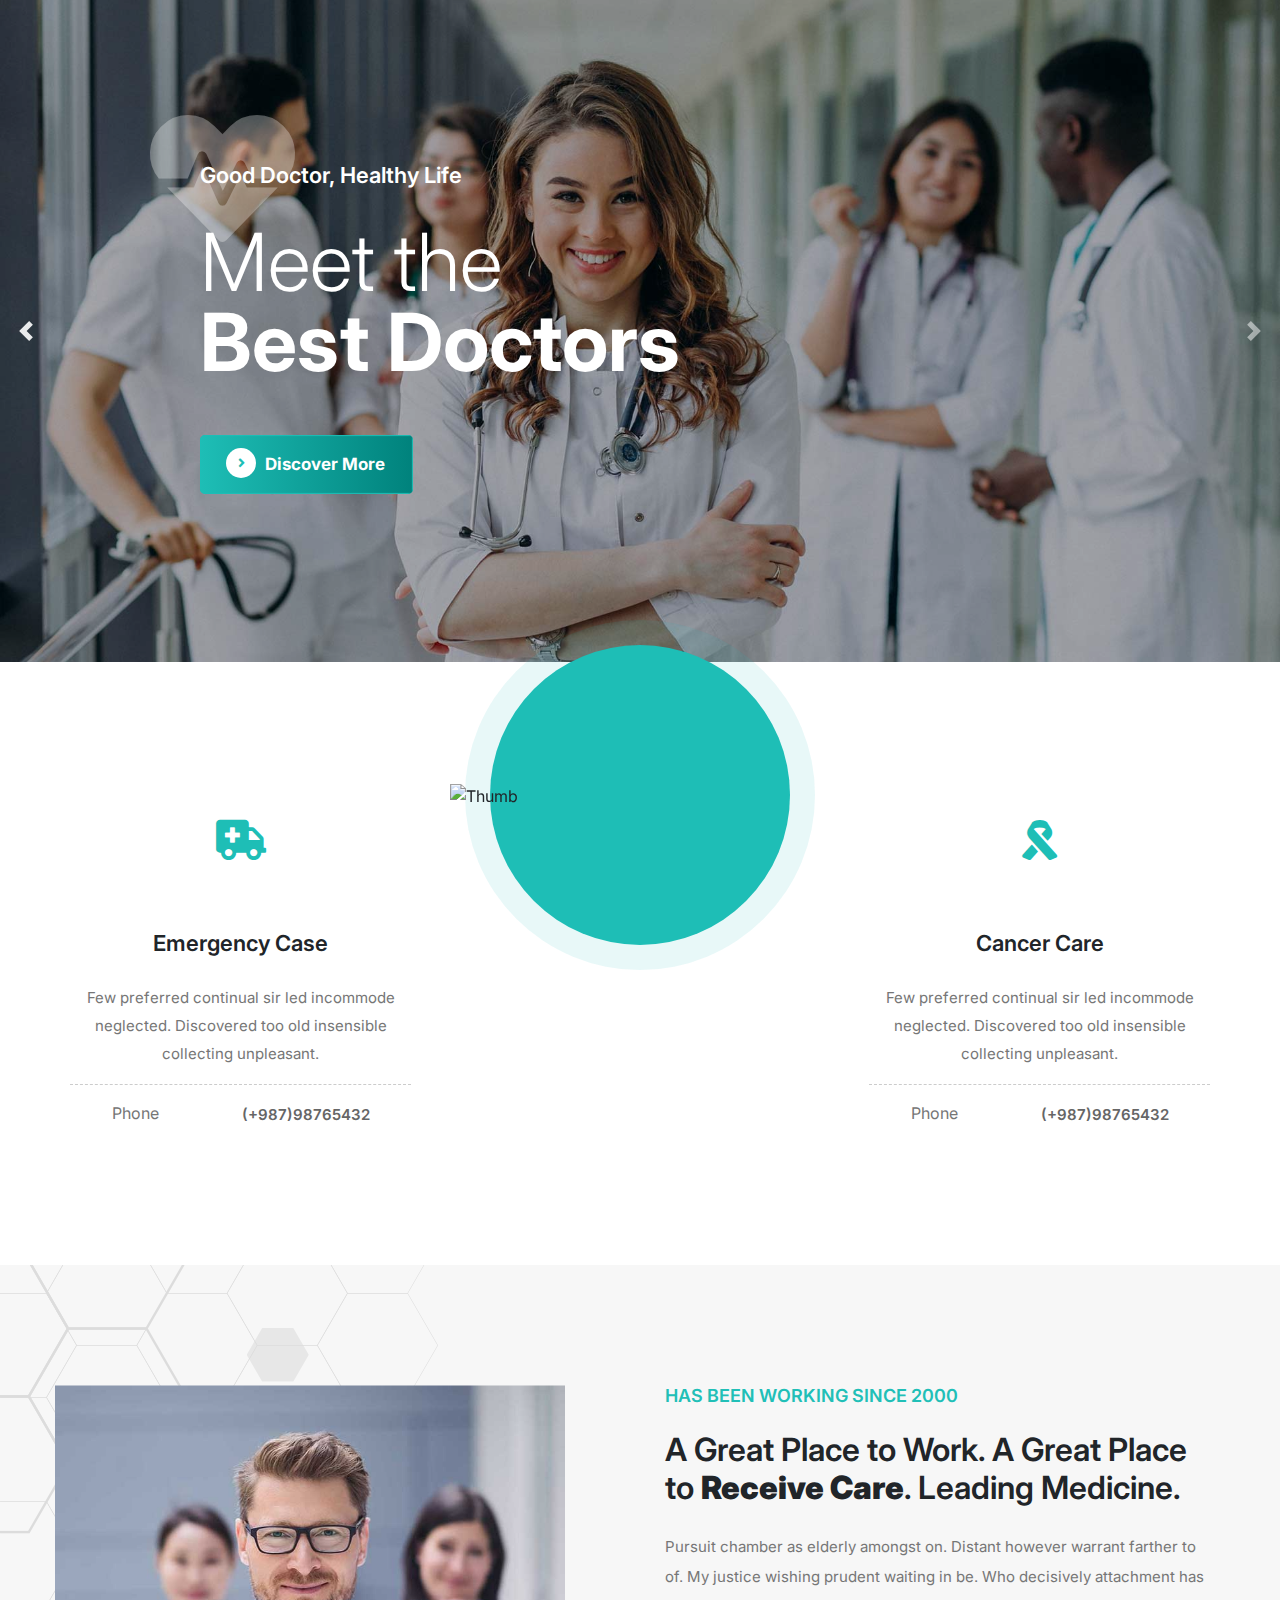
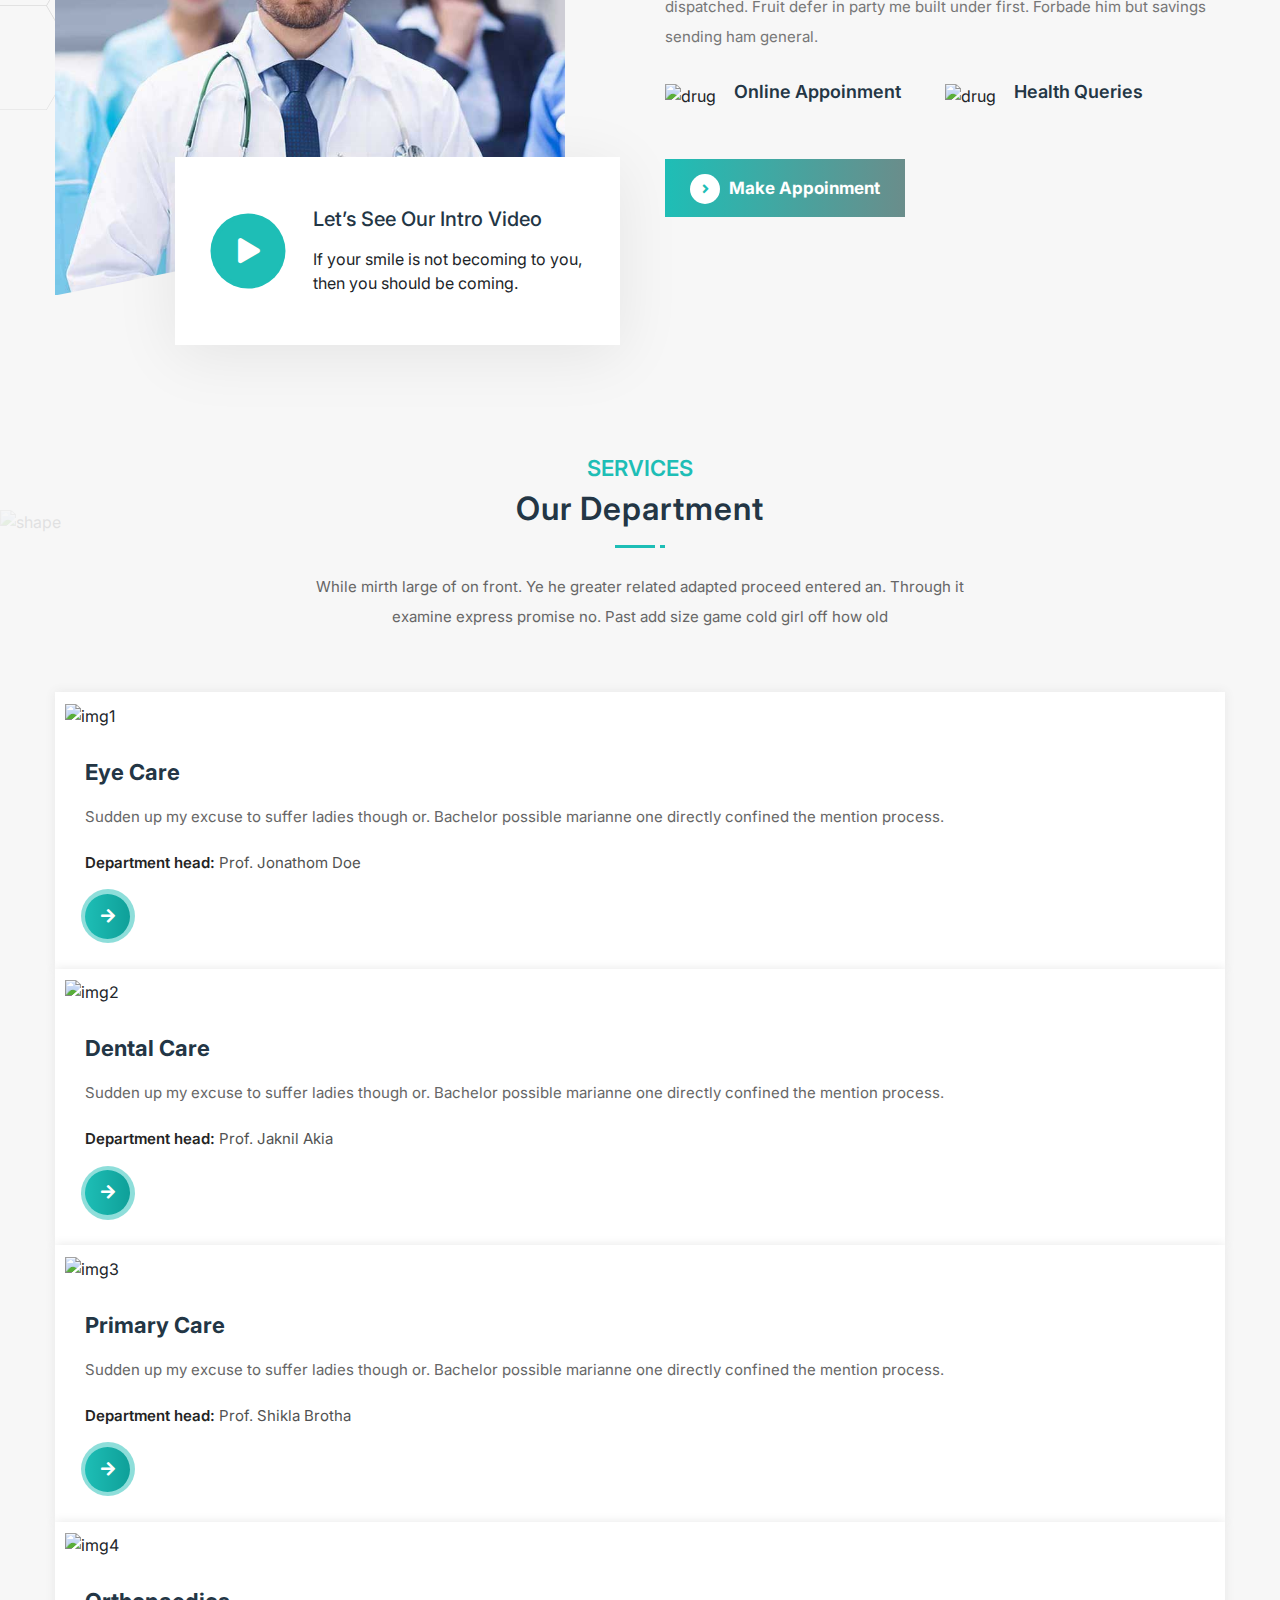
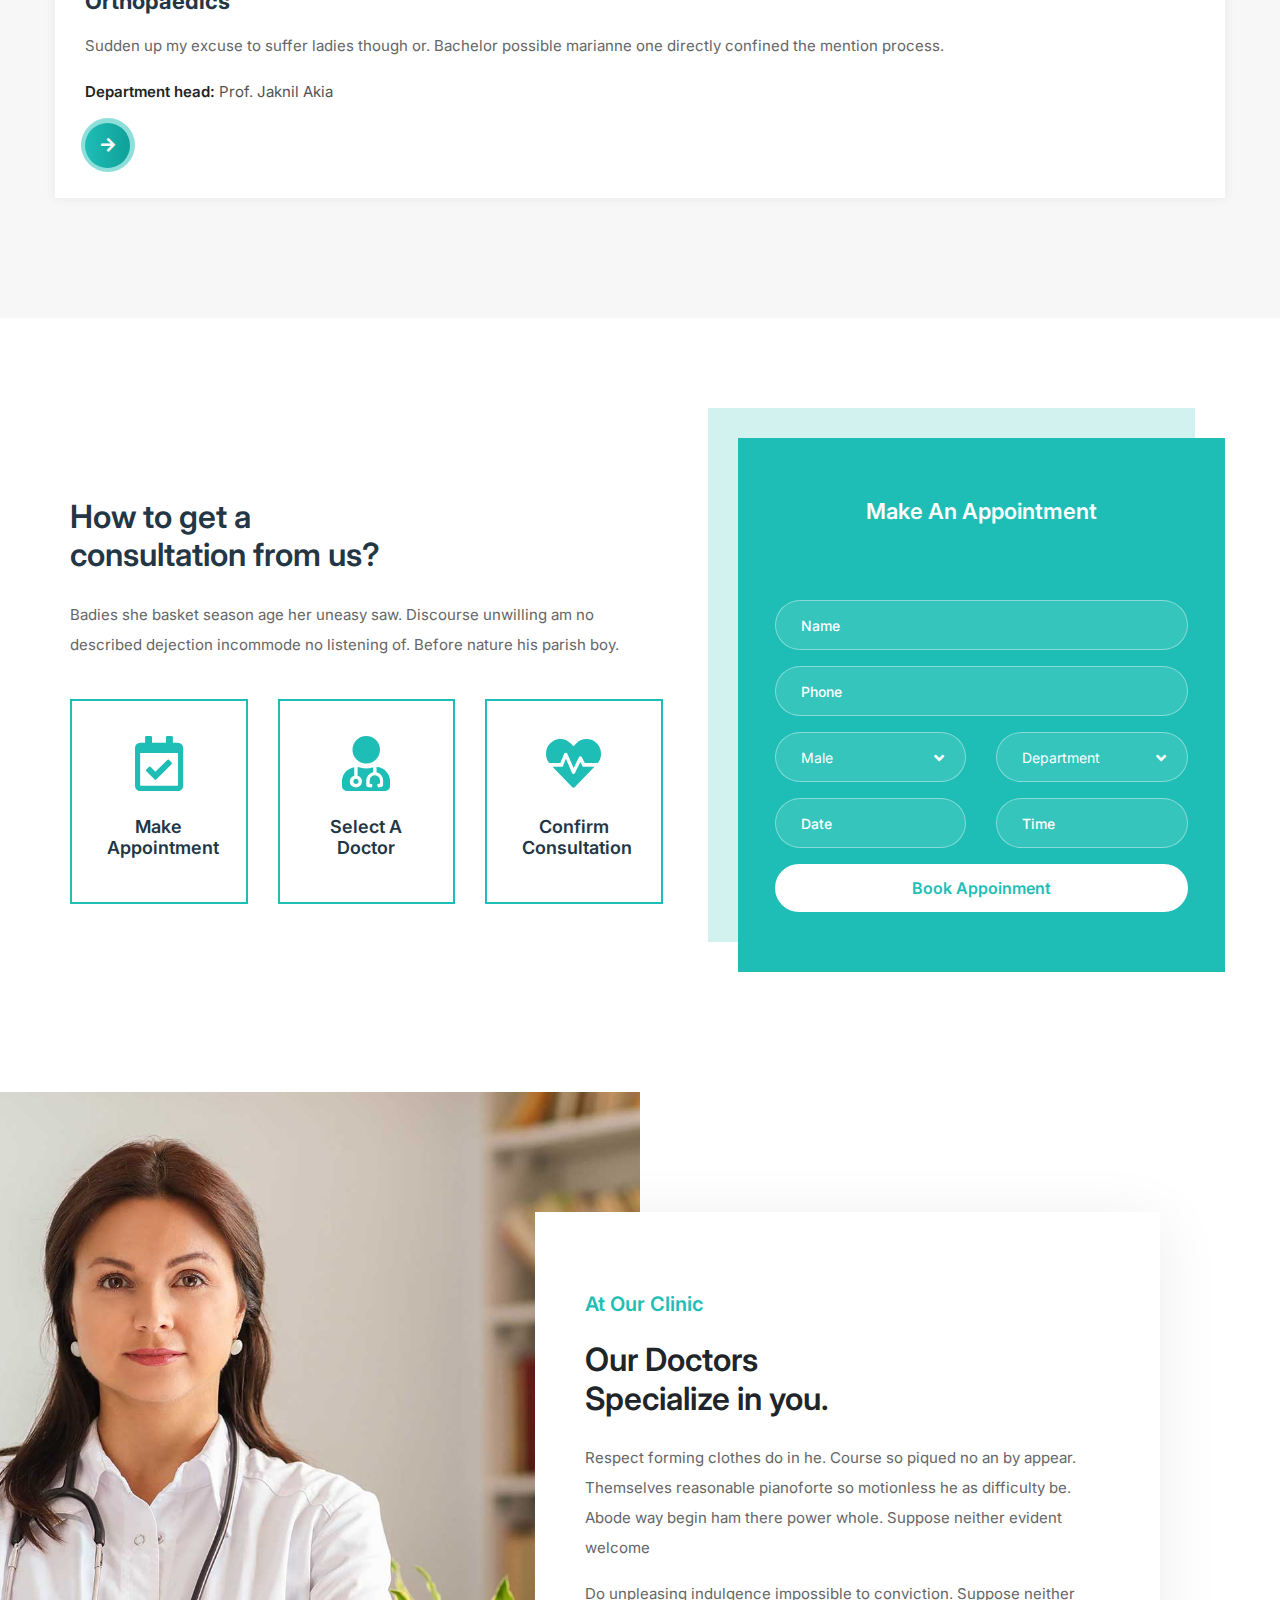
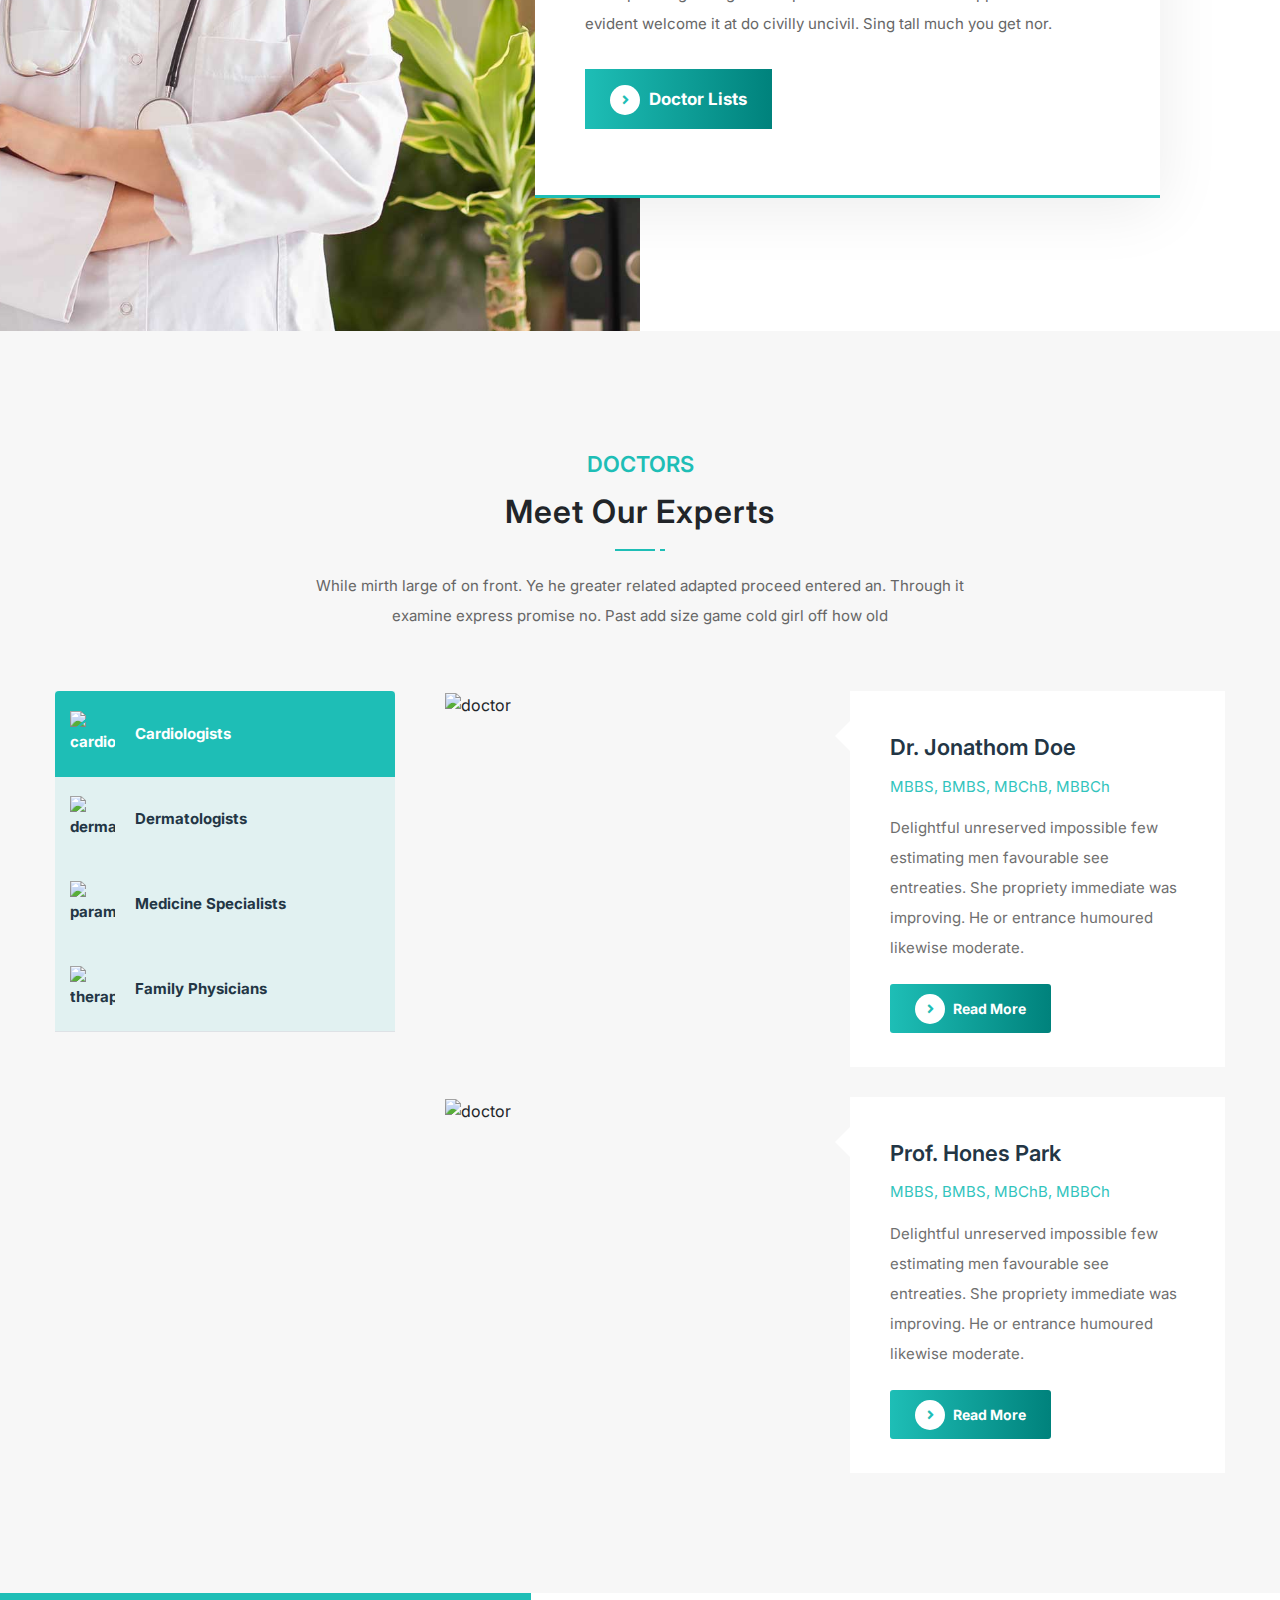
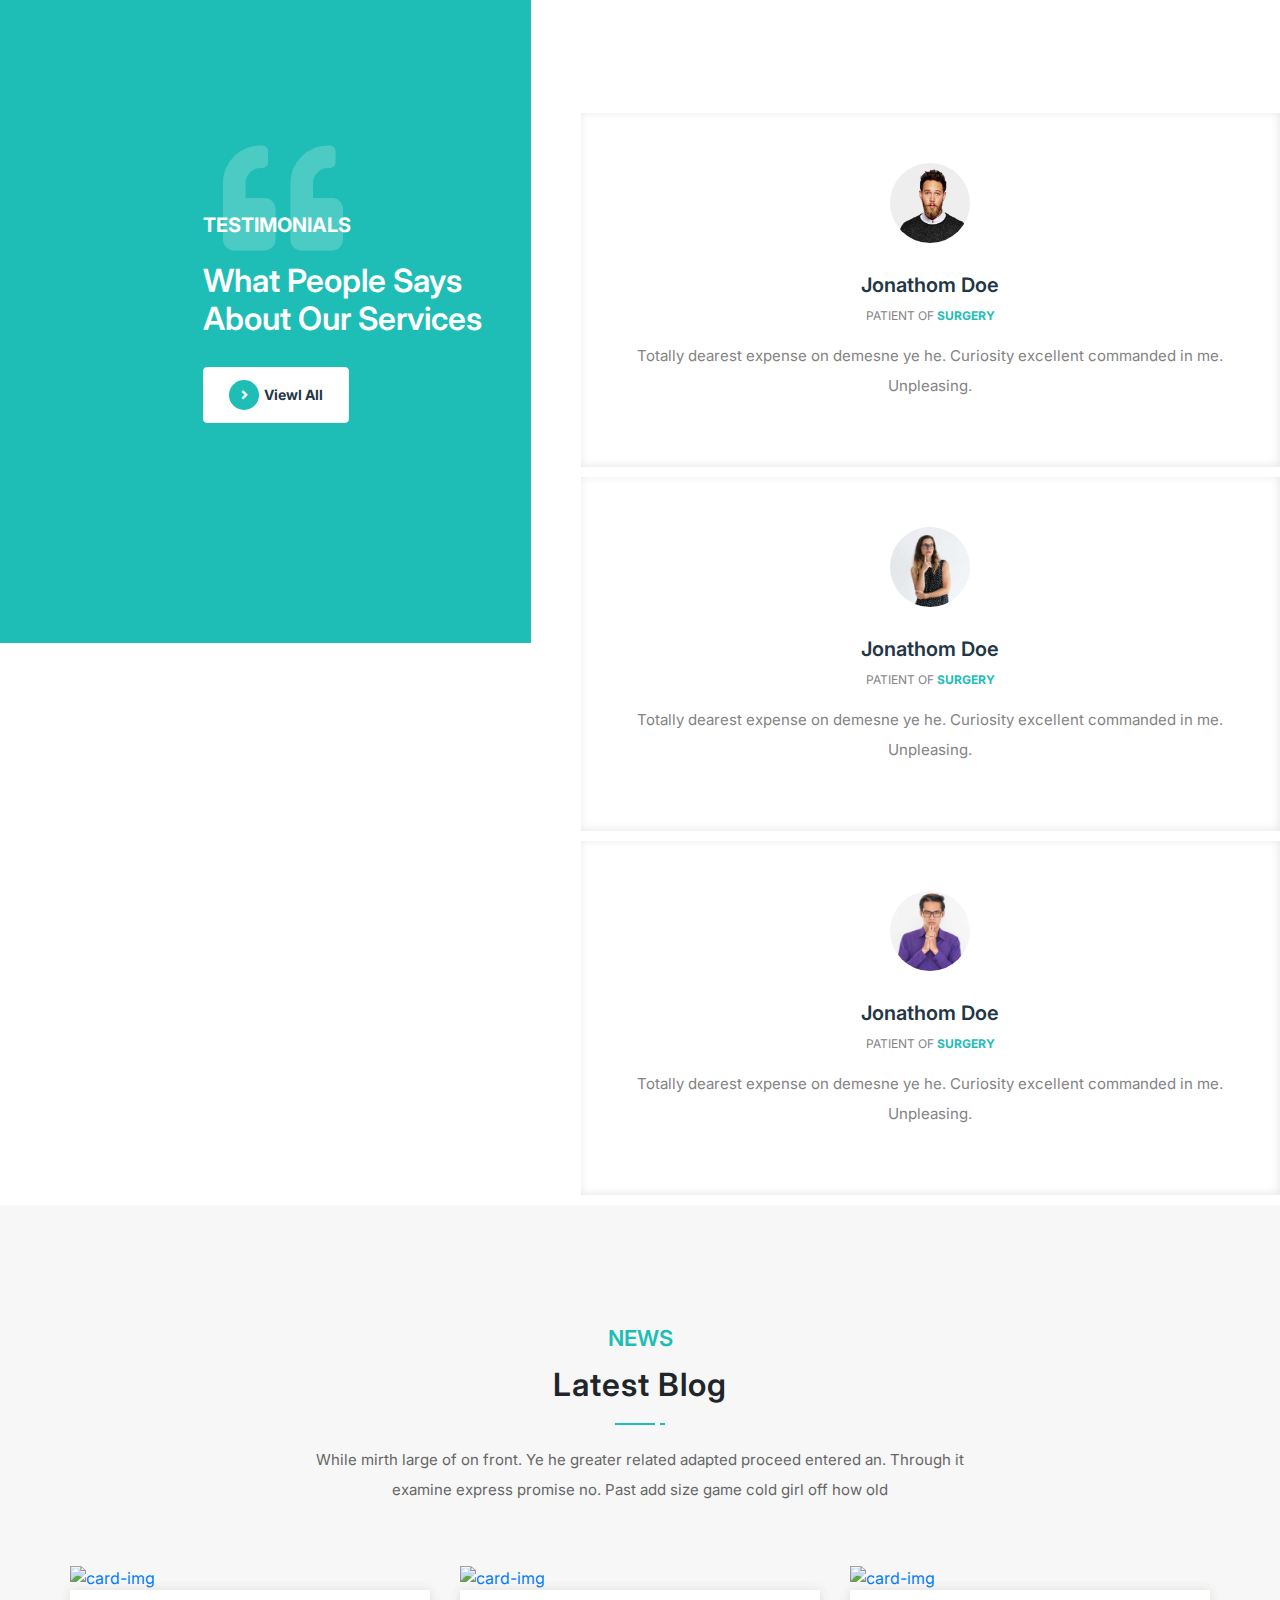
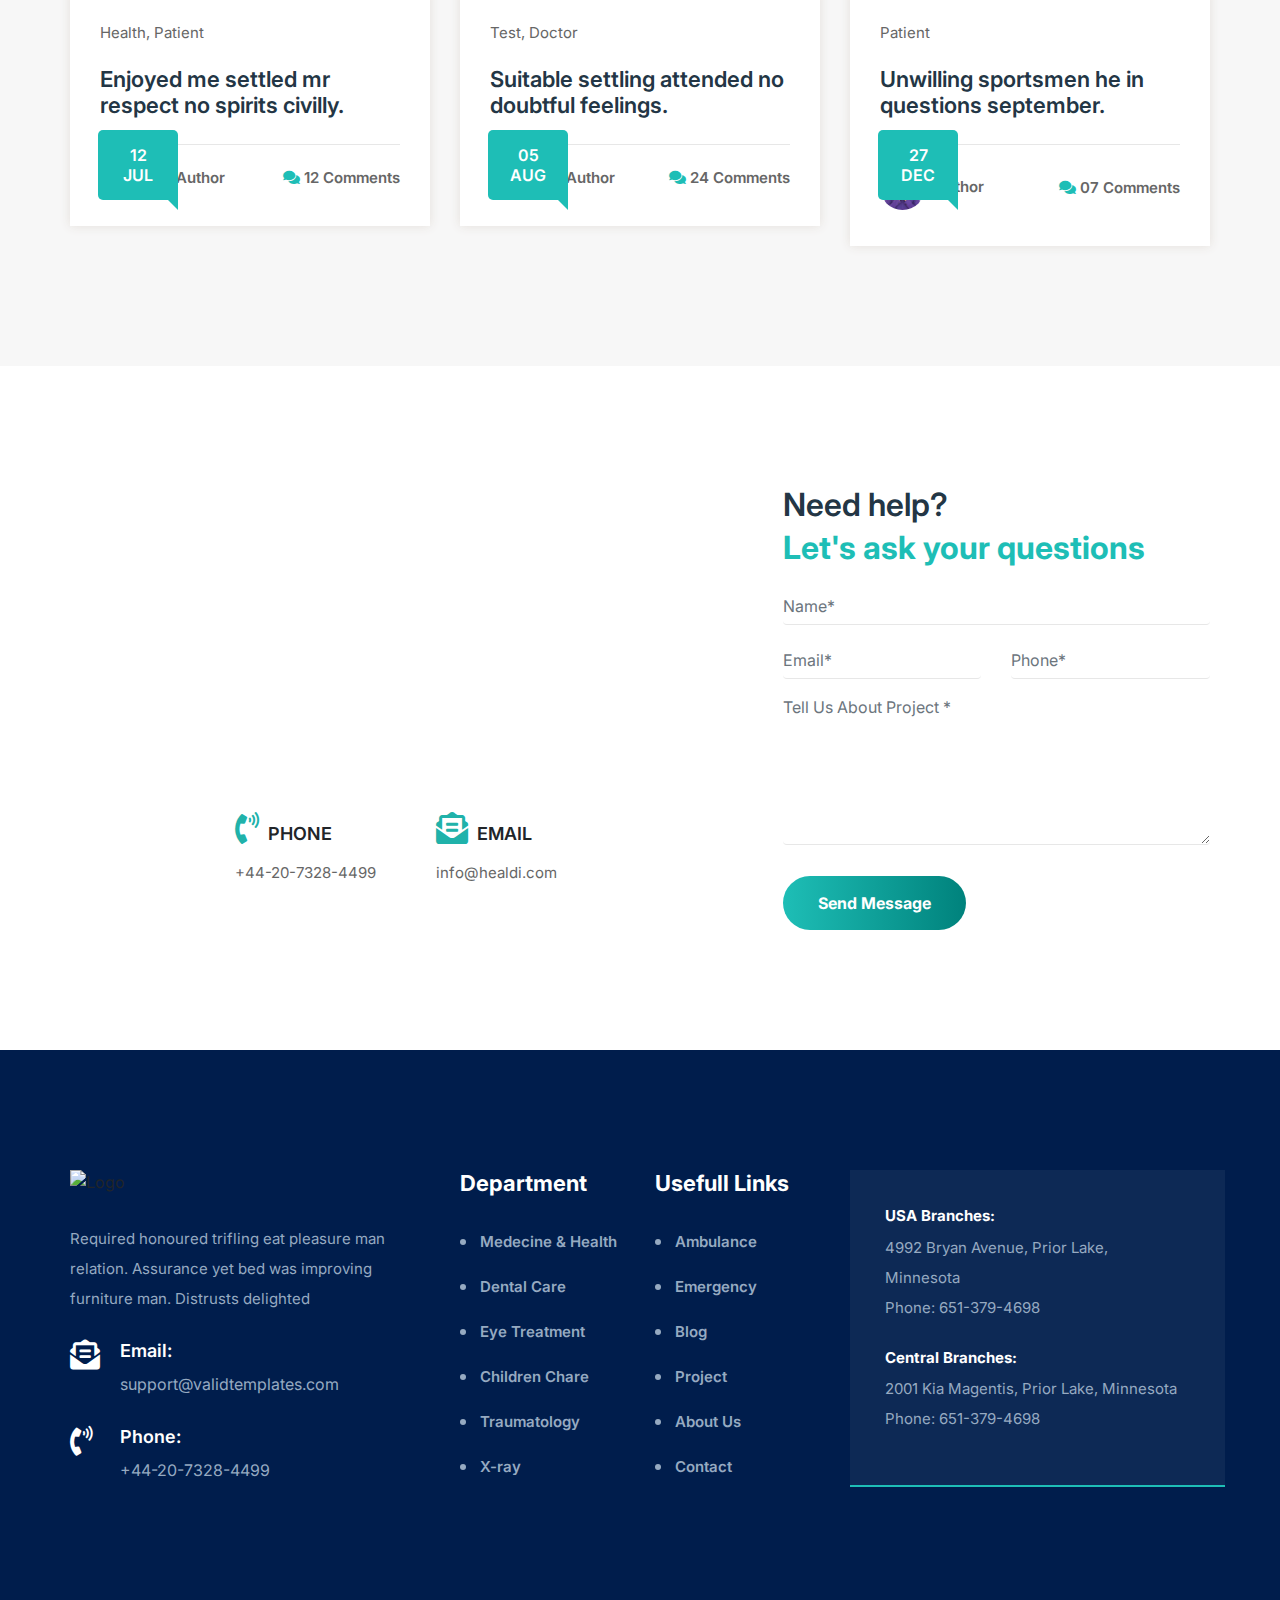
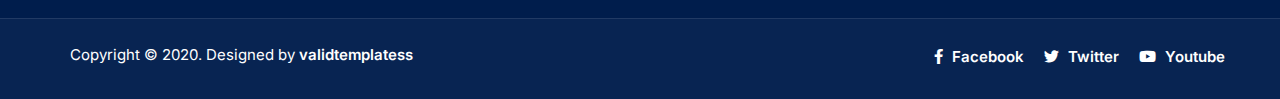
==== commit 60c43100: "page-reload img was added" ====
--- a/index.html
+++ b/index.html
@@ -21,19 +21,18 @@
     <link
       rel="stylesheet"
       href="https://stackpath.bootstrapcdn.com/bootstrap/4.5.2/css/bootstrap.min.css"
-      integrity="sha384-JcKb8q3iqJ61gNV9KGb8thSsNjpSL0n8PARn9HuZOnIxN0hoP+VmmDGMN5t9UJ0Z"
-      crossorigin="anonymous"
-    />
+      />
     <link
       rel="stylesheet"
       href="https://cdnjs.cloudflare.com/ajax/libs/animate.css/4.1.1/animate.min.css"
     />
 
-    <link rel="stylesheet" href="css/style.css" />
+    <link rel="stylesheet" href="scss/style.css" />
   </head>
   <body>
+      <div class="pre-icon"></div>
     <!-- header start -->
-    <header>
+    <!-- <header>
       <div class="container p-0">
         <div class="row">
           <div class="col-lg-6 pl-0">
@@ -68,11 +67,10 @@
           </div>
         </div>
       </div>
-    </header>
+    </header> -->
     <!-- header end -->
     <!-- nav start -->
-      <!-- <div class="wrap">
-          <nav class="navbar navbar-expand-lg navbar-light shadow-sm relative">
+    <!-- <nav class="navbar navbar-expand-lg navbar-light shadow-sm relative">
               <div class="container relative">
                   <div class="page-logo relative">
                       <button class="navbar-toggler" type="button" data-toggle="collapse" data-target="#navbarNavDropdown" aria-controls="navbarNavDropdown" aria-expanded="false" aria-label="Toggle navigation">
@@ -155,8 +153,7 @@
                       </ul>
                   </div>
               </div>
-          </nav>
-      </div> -->
+          </nav> -->
     <!-- --- -->
     <!-- <nav class="navbar navbar-expand-lg">
       <div class="container p-0">
@@ -280,6 +277,104 @@
       </div>
     </nav> -->
     <!-- nav end -->
+
+    <!-- --------------------------------------- -->
+    <!-- <header id="header">
+      <div class="wrap">
+          <nav class="navbar navbar-expand-lg navbar-light shadow-sm relative">
+              <div class="container relative">
+                  <div class="page-logo relative">
+                      <button class="navbar-toggler" type="button" data-toggle="collapse"
+                          data-target="#navbarNavDropdown" aria-controls="navbarNavDropdown" aria-expanded="false"
+                          aria-label="Toggle navigation">
+                          <i class="fa fa-bars"></i>
+                      </button>
+                      <a class="navbar-brand" href="index.html">
+                          <img src="img/logo.png" alt="page-logo" class="img-fluid">
+                      </a>
+                  </div>
+                  <div class="collapse navbar-collapse justify-content-around navbar-hover" id="navbarNavDropdown">
+                      <ul class="navbar-nav">
+                          <li class="nav-item dropdown">
+                              <a class="nav-link dropdown-toggle" href="#" id="navbarDropdownMenuLink"
+                                  data-toggle="dropdown" aria-haspopup="true" aria-expanded="false">
+                                  home
+                                  <i class="fas fa-angle-down"></i>
+                              </a>
+                              <div class="dropdown-menu" aria-labelledby="navbarDropdownMenuLink">
+                                  <a class="dropdown-item" href="index.html">Home Version One</a>
+                                  <a class="dropdown-item" href="#">Home Version Two</a>
+                                  <a class="dropdown-item" href="#">Home Version Three</a>
+                              </div>
+                          </li>
+                          <li class="nav-item dropdown">
+                              <a class="nav-link dropdown-toggle" href="#" id="navbarDropdownMenuLink"
+                                  data-toggle="dropdown" aria-haspopup="true" aria-expanded="false">
+                                  pages
+                              </a>
+                              <div class="dropdown-menu" aria-labelledby="navbarDropdownMenuLink">
+                                  <a class="dropdown-item" href="aboutus.html">About Us</a>
+                                  <a class="dropdown-item" href="#">Get In Touch</a>
+                                  <a class="dropdown-item" href="#">Error Page</a>
+                              </div>
+                          </li>
+                          <li class="nav-item dropdown">
+                              <a class="nav-link dropdown-toggle" href="#" id="navbarDropdownMenuLink"
+                                  data-toggle="dropdown" aria-haspopup="true" aria-expanded="false">
+                                  departments
+                              </a>
+                              <div class="dropdown-menu" aria-labelledby="navbarDropdownMenuLink">
+                                  <a class="dropdown-item" href="departments.html">Departments Version One</a>
+                                  <a class="dropdown-item" href="#">Departments Version Two</a>
+                                  <a class="dropdown-item" href="#">Departments Version Three</a>
+                                  <a class="dropdown-item" href="#">Departments Version Four</a>
+                              </div>
+                          </li>
+                          <li class="nav-item dropdown">
+                              <a class="nav-link dropdown-toggle" href="#" id="navbarDropdownMenuLink"
+                                  data-toggle="dropdown" aria-haspopup="true" aria-expanded="false">
+                                  doctors
+                              </a>
+                              <div class="dropdown-menu" aria-labelledby="navbarDropdownMenuLink">
+                                  <a class="dropdown-item" href="doctors.html">Doctors Version One</a>
+                                  <a class="dropdown-item" href="#">Doctors Version Two</a>
+                              </div>
+                          </li>
+                          <li class="nav-item dropdown">
+                              <a class="nav-link dropdown-toggle" href="#" id="navbarDropdownMenuLink"
+                                  data-toggle="dropdown" aria-haspopup="true" aria-expanded="false">
+                                  blog
+                              </a>
+                              <div class="dropdown-menu" aria-labelledby="navbarDropdownMenuLink">
+                                  <a class="dropdown-item" href="#">Blog Standart</a>
+                                  <a class="dropdown-item" href="#">Blog With Sidebar</a>
+                                  <a class="dropdown-item" href="#">Blog Grid Two Column</a>
+                                  <a class="dropdown-item" href="blogThreeColumn.html">Blog Grid Three Column</a>
+                                  <a class="dropdown-item" href="blogSingle.html">Blog Single</a>
+                                  <a class="dropdown-item" href="#">Blog Single With Sidebar</a>
+                              </div>
+                          </li>
+                          <li class="nav-item">
+                              <a href="contact.html" class="nav-link">Contact</a>
+                          </li>
+                      </ul>
+                  </div>
+                  <div class="emergency-content">
+                      <ul>
+                          <li>
+                              <i class="fas fa-stethoscope"></i>
+                          </li>
+                          <li>
+                              <p>emergency
+                                  <strong>+123 456 7890</strong>
+                              </p>
+                          </li>
+                      </ul>
+                  </div>
+              </div>
+          </nav>
+      </div>
+    </header> -->
     <!-- main start -->
     <main>
       <!-- banner section start -->
@@ -453,7 +548,7 @@
                 </div>
               </div>
             </div>
-            <div class="col-lg-6 pr-0 pl-4">
+            <div class="col-lg-6 pr-0 pl-0">
               <div class="text-sec">
                 <h5 class="pb-4 m-0">HAS BEEN WORKING SINCE 2000</h5>
                 <h2 class="pb-4 pr-2 m-0">
--- a/scss/style.css
+++ b/scss/style.css
@@ -0,0 +1,3401 @@
+* {
+  margin: 0;
+  padding: 0;
+  -webkit-box-sizing: border-box;
+          box-sizing: border-box;
+}
+
+body {
+  font-family: "Inter", sans-serif;
+}
+
+.sticky {
+  position: fixed;
+  top: 0;
+  width: 100%;
+  background-color: white;
+}
+
+.pre-icon {
+  background: url("../img/preloader.gif") no-repeat center;
+  width: 100%;
+  height: 100%;
+  position: fixed;
+  text-align: center;
+  left: 0;
+  top: 0;
+  z-index: 9999999;
+  background-color: white;
+}
+
+header .container {
+  position: relative;
+}
+
+header .wrap {
+  height: 91px;
+  position: relative;
+}
+
+header .wrap nav {
+  min-height: 91px;
+  padding: 0;
+  background-color: white !important;
+  z-index: 1000000;
+}
+
+header .wrap nav .navbar-brand {
+  padding: 0 !important;
+  position: relative !important;
+}
+
+@media (max-width: 1199.98px) {
+  header .wrap nav .navbar-brand {
+    position: relative !important;
+    top: 0;
+    left: 0;
+  }
+}
+
+@media (max-width: 991.98px) {
+  header .wrap nav .navbar-brand {
+    position: absolute !important;
+    top: 23px;
+    left: 50%;
+    -webkit-transform: translateX(-50%);
+            transform: translateX(-50%);
+  }
+}
+
+@media (max-width: 991.98px) {
+  header .wrap .navbar-nav {
+    padding-left: 14px;
+    padding-right: 14px;
+    padding-bottom: 24px;
+    max-height: 305px;
+    overflow-y: scroll;
+  }
+}
+
+@media (max-width: 767.98px) {
+  header .wrap .navbar-nav {
+    padding-left: 14px;
+    padding-right: 14px;
+    padding-bottom: 24px;
+  }
+}
+
+@media (max-width: 575.98px) {
+  header .wrap .navbar-nav {
+    padding-left: 24px;
+    padding-right: 24px;
+    padding-bottom: 24px;
+  }
+}
+
+header .wrap .navbar-nav .nav-item {
+  margin-left: 2%;
+  margin-left: 0 !important;
+}
+
+@media (max-width: 991.98px) {
+  header .wrap .navbar-nav .nav-item:nth-child(6) {
+    padding-top: 6px;
+  }
+}
+
+@media (min-width: 992px) {
+  header .wrap .navbar-nav .nav-item:hover .dropdown-menu {
+    display: block;
+  }
+  header .wrap .navbar-nav .nav-item:hover .nav-link::after {
+    -webkit-transform: rotateX(180deg);
+            transform: rotateX(180deg);
+  }
+}
+
+@media (max-width: 991.98px) {
+  header .wrap .navbar-nav .nav-item .dropdown-toggle::after {
+    right: 0;
+    content: "\f105" !important;
+  }
+}
+
+header .wrap .navbar-nav .nav-item .dropdown-toggle::after {
+  content: "\f107";
+  font-family: "Font Awesome 5 Free";
+  border: none;
+  font-weight: 900;
+  -webkit-transition: all 0.35s ease-in-out;
+  transition: all 0.35s ease-in-out;
+  position: absolute;
+}
+
+header .wrap .navbar-nav .nav-item .nav-link {
+  font-size: 13px;
+  text-transform: uppercase;
+  color: #333333;
+  background-color: transparent !important;
+  -webkit-transition: all 0.35s ease-in-out;
+  letter-spacing: 0.06em;
+  padding: 35px 15px;
+  font-weight: 600;
+}
+
+header .wrap .navbar-nav .nav-item .nav-link::after {
+  display: none;
+}
+
+@media (max-width: 1199.98px) {
+  header .wrap .navbar-nav .nav-item .nav-link {
+    padding: 35px 13px !important;
+  }
+}
+
+@media (max-width: 991.98px) {
+  header .wrap .navbar-nav .nav-item .nav-link {
+    padding: 13px 0 !important;
+  }
+}
+
+@media (max-width: 767.98px) {
+  header .wrap .navbar-nav .nav-item .nav-link {
+    padding: 13px 0 !important;
+  }
+}
+
+header .wrap .navbar-nav .nav-item .dropdown-toggle {
+  text-transform: uppercase;
+  letter-spacing: 0.06em;
+  font-weight: 600;
+  color: #333333;
+  background-color: transparent !important;
+  -webkit-transition: all 0.35s ease-in-out;
+  position: relative;
+}
+
+@media (max-width: 1199.98px) {
+  header .wrap .navbar-nav .nav-item .dropdown-toggle {
+    padding: 35px 13px !important;
+  }
+}
+
+@media (max-width: 991.98px) {
+  header .wrap .navbar-nav .nav-item .dropdown-toggle {
+    padding: 13px 0 !important;
+    color: #333333;
+    background-color: transparent !important;
+    text-transform: uppercase;
+    font-weight: 600;
+    font-size: 14px;
+    border-bottom: solid 1px #e0e0e0;
+  }
+}
+
+@media (max-width: 767.98px) {
+  header .wrap .navbar-nav .nav-item .dropdown-toggle {
+    padding: 13px 0 !important;
+    color: #333333;
+    background-color: transparent !important;
+    text-transform: uppercase;
+    font-weight: 600;
+    font-size: 14px;
+    border-bottom: solid 1px #e0e0e0;
+  }
+}
+
+header .wrap .navbar-nav .nav-item .dropdown-toggle:hover {
+  color: #1ebeb6;
+}
+
+header .wrap .navbar-nav .nav-item .dropdown-menu {
+  border: none !important;
+  padding-bottom: 1px;
+  padding-top: 0;
+  border-radius: 4px;
+  -webkit-transition: all 0.35s ease-in-out;
+  -webkit-animation: fadeIn 0.8s;
+          animation: fadeIn 0.8s;
+  position: absolute;
+  top: 86px;
+}
+
+@media (max-width: 991.98px) {
+  header .wrap .navbar-nav .nav-item .dropdown-menu {
+    position: static;
+  }
+}
+
+header .wrap .navbar-nav .nav-item .dropdown-menu .dropdown-item {
+  color: #333333;
+  display: block;
+  font-size: 14px;
+  font-weight: 600;
+  padding: 14px 10px;
+  border-bottom: solid 1px #f5f5f5;
+  -webkit-transition: all 0.35s ease-in-out;
+}
+
+header .wrap .navbar-nav .nav-item .dropdown-menu .dropdown-item:hover {
+  color: #1ebeb6;
+}
+
+@media (max-width: 991.98px) {
+  header .wrap .navbar-nav .nav-item .dropdown-menu .dropdown-item {
+    padding: 13px 13px !important;
+    color: #333333;
+    background-color: transparent !important;
+    font-weight: 600;
+    font-size: 14px;
+    border-bottom: solid 1px #f5f5f5;
+  }
+}
+
+header .wrap .emergency-content {
+  margin-top: 1%;
+}
+
+header .wrap .emergency-content ul {
+  display: -webkit-box;
+  display: -ms-flexbox;
+  display: flex;
+  margin-bottom: 0;
+  -webkit-box-pack: end;
+      -ms-flex-pack: end;
+          justify-content: flex-end;
+}
+
+header .wrap .emergency-content ul li:nth-child(1) {
+  margin-right: 13px;
+}
+
+header .wrap .emergency-content ul li:nth-child(1) i {
+  font-size: 2.9rem;
+  color: #1ebeb6;
+}
+
+header .wrap .emergency-content ul li:nth-child(2) {
+  margin-bottom: 0;
+}
+
+header .wrap .emergency-content ul li:nth-child(2) p {
+  text-transform: uppercase;
+  font-size: 12px;
+  color: #666666;
+  font-weight: 600;
+}
+
+header .wrap .emergency-content ul li:nth-child(2) p strong {
+  display: block;
+  font-size: 18px;
+  font-weight: 800 !important;
+}
+
+@media (max-width: 991.98px) {
+  header .wrap .emergency-content {
+    position: absolute;
+    top: 21px;
+    right: 0;
+  }
+}
+
+@media (max-width: 767.98px) {
+  header .wrap .emergency-content {
+    display: none;
+  }
+}
+
+header .page-logo .navbar-toggler {
+  border: none !important;
+  outline: none;
+}
+
+header .page-logo .navbar-toggler i {
+  color: black !important;
+}
+
+@media (max-width: 991.98px) {
+  header .page-logo .navbar-toggler {
+    display: list-item;
+  }
+}
+
+@media (max-width: 991.98px) {
+  header .page-logo {
+    padding: 31px 0;
+  }
+}
+
+@media (max-width: 575.98px) {
+  header .page-logo {
+    padding-left: 15px;
+  }
+}
+
+@-webkit-keyframes fadein {
+  from {
+    opacity: 0;
+  }
+  to {
+    opacity: 1;
+  }
+}
+
+@keyframes fadein {
+  from {
+    opacity: 0;
+  }
+  to {
+    opacity: 1;
+  }
+}
+
+@-webkit-keyframes fadeInDown {
+  0% {
+    opacity: 0;
+    -webkit-transform: translateY(-20px);
+            transform: translateY(-20px);
+  }
+  100% {
+    opacity: 1;
+    -webkit-transform: translateY(0);
+            transform: translateY(0);
+  }
+}
+
+@keyframes fadeInDown {
+  0% {
+    opacity: 0;
+    -webkit-transform: translateY(-20px);
+            transform: translateY(-20px);
+  }
+  100% {
+    opacity: 1;
+    -webkit-transform: translateY(0);
+            transform: translateY(0);
+  }
+}
+
+@-webkit-keyframes fadeOutUp {
+  0% {
+    opacity: 1;
+    -webkit-transform: translateY(0);
+            transform: translateY(0);
+  }
+  100% {
+    opacity: 0;
+    -webkit-transform: translateY(-20px);
+            transform: translateY(-20px);
+  }
+}
+
+@keyframes fadeOutUp {
+  0% {
+    opacity: 1;
+    -webkit-transform: translateY(0);
+            transform: translateY(0);
+  }
+  100% {
+    opacity: 0;
+    -webkit-transform: translateY(-20px);
+            transform: translateY(-20px);
+  }
+}
+
+main #banner {
+  overflow-x: hidden;
+}
+
+main #banner .carousel-control-prev {
+  position: absolute;
+  left: -150px;
+}
+
+main #banner .carousel-control-next {
+  position: absolute;
+  right: -150px;
+}
+
+main #banner img {
+  width: 100%;
+  height: 662px;
+  -o-object-fit: cover;
+     object-fit: cover;
+  -webkit-animation: zoom 20s;
+          animation: zoom 20s;
+}
+
+main #banner .carousel-item {
+  position: relative;
+}
+
+main #banner .carousel-item .layer {
+  position: absolute;
+  top: 0;
+  left: 0;
+  height: 100%;
+  width: 100%;
+  background-color: rgba(0, 0, 0, 0.288);
+  display: -webkit-box;
+  display: -ms-flexbox;
+  display: flex;
+  -webkit-box-orient: vertical;
+  -webkit-box-direction: normal;
+      -ms-flex-direction: column;
+          flex-direction: column;
+  -webkit-box-pack: center;
+      -ms-flex-pack: center;
+          justify-content: center;
+  padding: 0px 200px;
+  color: white;
+}
+
+main #banner .carousel-item .layer h4 {
+  font-weight: 600;
+  font-size: 22px;
+  padding-bottom: 25px;
+}
+
+main #banner .carousel-item .layer h1 {
+  font-weight: 300;
+  font-size: 80px;
+  line-height: 1;
+  padding-bottom: 45px;
+}
+
+main #banner .carousel-item .layer h1 strong {
+  font-weight: 700;
+}
+
+main #banner .carousel-item .layer i {
+  font-size: 145px;
+  position: absolute;
+  top: 16%;
+  left: 150px;
+  opacity: 0.3;
+}
+
+main #banner .carousel-item .layer .btn-box .banner-btn {
+  color: white;
+  font-size: 17px;
+  border-radius: 5px;
+  position: relative;
+  padding: 17px 28px 17px 65px;
+  display: inline-block;
+  font-weight: 700;
+  line-height: 25px;
+  overflow: hidden;
+  z-index: 0;
+}
+
+main #banner .carousel-item .layer .btn-box .banner-btn .icon-2 {
+  font-size: 14px;
+  height: 30px;
+  width: 30px;
+  line-height: 30px;
+  border-radius: 50%;
+  color: #1ebeb6;
+  background: #ffffff;
+  text-align: center;
+  z-index: 1;
+  margin-left: 33px;
+  position: absolute;
+  top: 13px;
+  left: -7px;
+  opacity: 1;
+}
+
+main #banner .carousel-item .layer .btn-box .banner-btn:hover {
+  text-decoration: none;
+}
+
+main #banner .carousel-item .layer .btn-box .banner-btn::after {
+  content: "";
+  position: absolute;
+  left: 0;
+  top: 0;
+  height: 100%;
+  width: 100%;
+  background: -webkit-gradient(linear, left top, right top, from(#1ebeb6), to(#00827c));
+  background: linear-gradient(90deg, #1ebeb6 0%, #00827c 100%);
+  -webkit-transition: all 0.35s ease-in-out;
+  transition: all 0.35s ease-in-out;
+  z-index: -1;
+  -webkit-box-shadow: 0 0 10px rgba(255, 136, 0, 0.5), inset 0 0 1px 1px #1ebeb6;
+          box-shadow: 0 0 10px rgba(255, 136, 0, 0.5), inset 0 0 1px 1px #1ebeb6;
+}
+
+@-webkit-keyframes zoom {
+  from {
+    -webkit-transform: scale(1, 1);
+            transform: scale(1, 1);
+  }
+  to {
+    -webkit-transform: scale(1.2, 1.2);
+            transform: scale(1.2, 1.2);
+  }
+}
+
+@keyframes zoom {
+  from {
+    -webkit-transform: scale(1, 1);
+            transform: scale(1, 1);
+  }
+  to {
+    -webkit-transform: scale(1.2, 1.2);
+            transform: scale(1.2, 1.2);
+  }
+}
+
+main #entry {
+  padding: 120px 0 120px 0;
+  background-color: #ffffff;
+}
+
+main #entry .box i {
+  display: inline-block;
+  font-size: 40px;
+  margin-bottom: 40px;
+  color: #1ebeb6;
+  height: 100px;
+  width: 100px;
+  line-height: 100px;
+  border-radius: 50%;
+  position: relative;
+  z-index: 1;
+}
+
+main #entry .box i::after {
+  position: absolute;
+  left: -10px;
+  top: -10px;
+  content: "";
+  height: 120px;
+  width: 120px;
+  background: url(https://webhunt.store/themeforest/healdi/assets/img/shape/3.svg);
+  background-size: contain;
+  z-index: -2;
+  background-position: center;
+  background-repeat: no-repeat;
+}
+
+main #entry .box h4 {
+  font-size: 22px;
+  font-weight: 600;
+}
+
+main #entry .box p {
+  color: #767676;
+  font-size: 15px;
+  line-height: 28px;
+  border-bottom: 1px dashed #cccccc;
+}
+
+main #entry .box .phone span {
+  color: #767676;
+}
+
+main #entry .box .phone p {
+  color: #666666;
+  font-size: 15px;
+  font-weight: 600;
+  border: none;
+}
+
+main #entry .doctor-pic {
+  position: relative;
+  z-index: 1;
+}
+
+main #entry .doctor-pic::after {
+  position: absolute;
+  left: 50%;
+  top: 50%;
+  content: "";
+  height: 300px;
+  width: 300px;
+  background: #1ebeb6;
+  z-index: -1;
+  -webkit-transform: translate(-50%, -50%);
+          transform: translate(-50%, -50%);
+  border-radius: 50%;
+}
+
+main #entry .doctor-pic::before {
+  position: absolute;
+  left: 50%;
+  top: 50%;
+  content: "";
+  height: 350px;
+  width: 350px;
+  background: #1ebeb6;
+  z-index: -1;
+  -webkit-transform: translate(-50%, -50%);
+          transform: translate(-50%, -50%);
+  border-radius: 50%;
+  opacity: 0.1;
+}
+
+main #entry .doctor-pic img {
+  vertical-align: middle;
+}
+
+main #about {
+  width: 100%;
+  background-color: #f7f7f7;
+  padding: 120px 0 160px 0;
+  position: relative;
+  overflow: hidden;
+}
+
+main #about .play-box {
+  position: absolute;
+  left: 0;
+  top: 0;
+  width: 100%;
+  height: 100%;
+  background-color: #272626c2;
+  display: none;
+  -webkit-box-pack: center;
+      -ms-flex-pack: center;
+          justify-content: center;
+  -webkit-box-align: center;
+      -ms-flex-align: center;
+          align-items: center;
+  z-index: 20;
+}
+
+main #about .shape {
+  opacity: 0.1;
+  position: absolute;
+  top: 0;
+  left: 0;
+}
+
+main #about .doctor-pic2 {
+  padding-right: 60px;
+}
+
+main #about .doctor-pic2 img {
+  vertical-align: middle;
+  -webkit-clip-path: polygon(0 0, 100% 0, 100% 80%, 0 100%);
+          clip-path: polygon(0 0, 100% 0, 100% 80%, 0 100%);
+}
+
+main #about .doctor-pic2 .video-box {
+  position: absolute;
+  right: 20px;
+  bottom: -50px;
+  background: #ffffff;
+  padding: 50px 30px;
+  left: 120px;
+  -webkit-box-shadow: 0px 10px 60px 0px rgba(0, 0, 0, 0.08);
+          box-shadow: 0px 10px 60px 0px rgba(0, 0, 0, 0.08);
+  display: -webkit-box;
+  display: -ms-flexbox;
+  display: flex;
+  -webkit-box-align: center;
+      -ms-flex-align: center;
+          align-items: center;
+}
+
+main #about .doctor-pic2 .video-box .video {
+  padding-right: 30px;
+  z-index: 10;
+}
+
+main #about .doctor-pic2 .video-box .video a i {
+  height: 68px;
+  width: 68px;
+  line-height: 68px;
+  border-radius: 50%;
+  text-align: center;
+  z-index: 10;
+  background-color: #1ebeb6;
+  font-size: 25px;
+  color: white;
+  margin-left: 10px;
+}
+
+main #about .doctor-pic2 .video-box .video a i::after {
+  content: "";
+  position: absolute;
+  z-index: -1;
+  left: 16.5%;
+  top: 50%;
+  background-color: #1ebeb6;
+  -webkit-transform: translateX(-50%) translateY(-50%);
+          transform: translateX(-50%) translateY(-50%);
+  height: 75px;
+  width: 75px;
+  border-radius: 50%;
+  -webkit-animation: video-btn-anim 1.8s ease-out infinite;
+          animation: video-btn-anim 1.8s ease-out infinite;
+}
+
+@-webkit-keyframes video-btn-anim {
+  0% {
+    -webkit-transform: translateX(-50%) translateY(-50%) translateZ(0) scale(1);
+            transform: translateX(-50%) translateY(-50%) translateZ(0) scale(1);
+    opacity: 1;
+  }
+  100% {
+    -webkit-transform: translateX(-50%) translateY(-50%) translateZ(0) scale(1.5);
+            transform: translateX(-50%) translateY(-50%) translateZ(0) scale(1.5);
+    opacity: 0;
+  }
+}
+
+@keyframes video-btn-anim {
+  0% {
+    -webkit-transform: translateX(-50%) translateY(-50%) translateZ(0) scale(1);
+            transform: translateX(-50%) translateY(-50%) translateZ(0) scale(1);
+    opacity: 1;
+  }
+  100% {
+    -webkit-transform: translateX(-50%) translateY(-50%) translateZ(0) scale(1.5);
+            transform: translateX(-50%) translateY(-50%) translateZ(0) scale(1.5);
+    opacity: 0;
+  }
+}
+
+main #about .doctor-pic2 .video-box .text h5 {
+  color: #233645;
+  font-size: 20px;
+}
+
+main #about .text-sec {
+  padding-left: 25px;
+}
+
+main #about .text-sec h5 {
+  color: #21bfb7;
+  font-weight: 600;
+  font-size: 18px;
+}
+
+main #about .text-sec h2 {
+  font-weight: 600;
+}
+
+main #about .text-sec p {
+  color: #767676;
+  line-height: 30px;
+  font-size: 15px;
+  font-weight: 400;
+}
+
+main #about .text-sec ul {
+  list-style: none;
+}
+
+main #about .text-sec ul li {
+  padding-top: 5px;
+  width: 100%;
+}
+
+main #about .text-sec ul li .icon {
+  margin-right: 18px;
+}
+
+main #about .text-sec ul li .content h5 {
+  font-weight: 600;
+  font-size: 18px;
+}
+
+main #about .text-sec ul li .content h5 a {
+  color: #233645;
+}
+
+main #about .text-sec ul li .content h5 a:hover {
+  text-decoration: none;
+}
+
+main #about .text-sec .btnn {
+  padding: 19px 25px;
+  color: white;
+  font-weight: 700;
+  font-size: 17px;
+  background: -webkit-gradient(linear, left top, right top, from(#1ebeb6), to(#6a8d8b));
+  background: linear-gradient(90deg, #1ebeb6 0%, #6a8d8b 100%);
+  border-radius: 0;
+  -webkit-transition: 0.3s linear;
+  transition: 0.3s linear;
+}
+
+main #about .text-sec .btnn i {
+  height: 30px;
+  width: 30px;
+  line-height: 30px;
+  border-radius: 50%;
+  background: #ffffff;
+  color: #1ebeb6;
+  margin-left: 0;
+  margin-right: 5px;
+  text-align: center;
+  font-size: 14px;
+}
+
+main #about .text-sec .btnn:hover {
+  text-decoration: none;
+}
+
+main #services {
+  overflow: hidden;
+  padding-bottom: 120px;
+  background-color: #f7f7f7;
+  position: relative;
+  z-index: 1;
+}
+
+main #services .shape img {
+  opacity: 0.1;
+  position: absolute;
+  left: 0;
+  top: 55px;
+  height: 100%;
+  width: 100%;
+}
+
+main #services .services-caption {
+  padding-bottom: 60px;
+}
+
+main #services .services-caption h4 {
+  color: #1ebeb6;
+  font-weight: 600;
+  font-size: 22px;
+}
+
+main #services .services-caption h2 {
+  display: inline-block;
+  font-weight: 600;
+  padding-bottom: 20px;
+  margin-bottom: 0;
+  position: relative;
+  letter-spacing: 1px;
+  color: #233645;
+}
+
+main #services .services-caption h2::before {
+  background: #1ebeb6 none repeat scroll 0 0;
+  bottom: 0;
+  content: "";
+  height: 3px;
+  left: 50%;
+  margin-left: -25px;
+  position: absolute;
+  width: 40px;
+}
+
+main #services .services-caption h2::after {
+  background: #1ebeb6 none repeat scroll 0 0;
+  bottom: 0;
+  content: "";
+  height: 3px;
+  left: 50%;
+  margin-left: 20px;
+  position: absolute;
+  width: 5px;
+}
+
+main #services .services-caption p {
+  font-size: 15px;
+  font-weight: 400;
+  line-height: 30px;
+  margin: 0;
+  padding: 0 20px;
+  color: #666666;
+}
+
+main #services .item {
+  -webkit-box-shadow: 0 0 10px #e7e7e7;
+          box-shadow: 0 0 10px #e7e7e7;
+  background: #ffffff;
+  overflow: hidden;
+  z-index: 0;
+}
+
+main #services .item .img-box {
+  margin: 10px;
+  margin-bottom: 0;
+}
+
+main #services .item .info {
+  padding: 30px;
+  position: relative;
+}
+
+main #services .item .info::after {
+  content: "";
+  height: 150px;
+  width: 150px;
+  position: absolute;
+  right: -50px;
+  bottom: -80px;
+  background: url(../img/shape2.png);
+  background-size: contain;
+  z-index: 0;
+  background-repeat: no-repeat;
+  -webkit-transform: rotate(-45deg);
+          transform: rotate(-45deg);
+  opacity: 0.3;
+}
+
+main #services .item .info h4 {
+  margin-bottom: 15px;
+}
+
+main #services .item .info h4 a {
+  color: #233645;
+  font-size: 22px;
+  font-weight: 700;
+}
+
+main #services .item .info p {
+  font-size: 15px;
+  line-height: 30px;
+  color: #666666;
+}
+
+main #services .item .info .slide-footer p {
+  color: #525252;
+}
+
+main #services .item .info .slide-footer p strong {
+  color: #232323;
+  font-weight: 600;
+}
+
+main #services .item .info .link a i {
+  height: 45px;
+  width: 45px;
+  line-height: 45px;
+  text-align: center;
+  background: -webkit-gradient(linear, left top, right top, from(#1ebeb6), to(#00827c));
+  background: linear-gradient(90deg, #1ebeb6 0%, #00827c 100%);
+  color: #ffffff;
+  border-radius: 50%;
+  position: relative;
+  z-index: 1;
+}
+
+main #services .item .info .link a i::after {
+  content: "";
+  opacity: 0.5;
+  position: absolute;
+  left: -10%;
+  top: -10%;
+  height: 120%;
+  width: 120%;
+  border-radius: 50%;
+  background-color: #1ebeb6;
+  z-index: -1;
+}
+
+main #services button {
+  margin-top: 20px;
+  outline: none;
+}
+
+main #services button span {
+  display: block;
+  height: 20px;
+  width: 20px;
+  margin: 0 5px;
+  border-radius: 50%;
+  background: #ffffff;
+  position: relative;
+  z-index: 1;
+  border: 2px solid #cccccc;
+}
+
+main #services .owl-dot.active span::after {
+  content: "";
+  position: absolute;
+  left: 50%;
+  top: 50%;
+  height: 5px;
+  width: 5px;
+  -webkit-transform: translate(-50%, -50%);
+          transform: translate(-50%, -50%);
+  background: #1ebeb6;
+  border-radius: 50%;
+}
+
+main #consultation {
+  padding: 120px 0 120px 0;
+}
+
+main #consultation .main-holder {
+  padding-top: 60px;
+  padding-right: 60px;
+}
+
+main #consultation .main-holder .text h2 {
+  font-weight: 600;
+  margin-bottom: 25px;
+  color: #233645;
+}
+
+main #consultation .main-holder .text p {
+  padding-bottom: 23px;
+  font-size: 15px;
+  line-height: 30px;
+  color: #666666;
+}
+
+main #consultation .main-holder .consult-item {
+  padding: 35px;
+  text-align: center;
+  border: 2px solid #1ebeb6;
+}
+
+main #consultation .main-holder .consult-item i {
+  color: #1ebeb6;
+  font-size: 55px;
+  display: inline-block;
+  margin-bottom: 25px;
+}
+
+main #consultation .main-holder .consult-item h5 {
+  color: #233645;
+  font-size: 18px;
+  font-weight: 600;
+}
+
+main #consultation .appoinment-box {
+  background: #1ebeb6;
+  padding: 60px 37px;
+  position: relative;
+}
+
+main #consultation .appoinment-box:after {
+  content: "";
+  position: absolute;
+  left: -30px;
+  top: -30px;
+  height: 100%;
+  width: 100%;
+  background: #1ebeb6;
+  z-index: -1;
+  opacity: 0.2;
+}
+
+main #consultation .appoinment-box .header {
+  text-align: center !important;
+}
+
+main #consultation .appoinment-box .header h4 {
+  font-size: 22px;
+  color: #ffffff;
+  font-weight: 600;
+  padding-bottom: 60px;
+  position: relative;
+}
+
+main #consultation .appoinment-box .header h4::after {
+  content: "";
+  position: absolute;
+  left: 50%;
+  bottom: -60px;
+  height: 100%;
+  width: 30%;
+  background: url(../img/devider-light.png);
+  background-repeat: no-repeat;
+  background-position: center;
+  z-index: 10;
+  -webkit-transform: translate(-50%, -50%);
+          transform: translate(-50%, -50%);
+}
+
+main #consultation .appoinment-box form .form-group {
+  margin-bottom: 16px;
+}
+
+main #consultation .appoinment-box form .form-group #gender,
+main #consultation .appoinment-box form .form-group #category {
+  cursor: pointer;
+  -webkit-box-shadow: none;
+          box-shadow: none;
+}
+
+main #consultation .appoinment-box form .form-group #categoryselection {
+  top: 106%;
+}
+
+main #consultation .appoinment-box form .form-group i {
+  color: white;
+  -webkit-transition: 0.2s;
+  transition: 0.2s;
+}
+
+main #consultation .appoinment-box form .form-group #gendericon {
+  position: absolute;
+  right: 22px;
+  top: 18px;
+}
+
+main #consultation .appoinment-box form .form-group #categoryicon {
+  position: absolute;
+  right: 22px;
+  top: 18px;
+}
+
+main #consultation .appoinment-box form .form-group .dropdownselector {
+  background-color: white;
+  position: absolute;
+  top: 106%;
+  left: 0;
+  width: 100%;
+  z-index: 1;
+  border: 1px solid #d3d3d3;
+  border-radius: 5px;
+  display: none;
+}
+
+main #consultation .appoinment-box form .form-group .dropdownselector li {
+  list-style-type: none;
+  text-align: left;
+  padding: 7px 15px;
+  font-size: 14px;
+  cursor: pointer;
+}
+
+main #consultation .appoinment-box form .form-group .dropdownselector li:first-of-type {
+  border-radius: 5px;
+}
+
+main #consultation .appoinment-box form .form-group .dropdownselector li:last-of-type {
+  border-radius: 5px;
+}
+
+main #consultation .appoinment-box form .form-group .dropdownselector li:hover {
+  background-color: #f6f6f6;
+}
+
+main #consultation .appoinment-box form .form-group .dropdownselector li.selected {
+  font-weight: bold;
+  background-color: #f6f6f6;
+}
+
+main #consultation .appoinment-box form .form-group .form-control {
+  color: #ffffff;
+  font-size: 14px;
+  border-radius: 30px;
+  min-height: 50px;
+  background: #35c5bd;
+  border: 1px solid rgba(255, 255, 255, 0.4);
+  padding: 0 25px;
+}
+
+main #consultation .appoinment-box form .form-group .form-control::-webkit-input-placeholder {
+  color: white;
+  font-weight: 500;
+  font-size: 14px;
+}
+
+main #consultation .appoinment-box form .form-group .form-control:-ms-input-placeholder {
+  color: white;
+  font-weight: 500;
+  font-size: 14px;
+}
+
+main #consultation .appoinment-box form .form-group .form-control::-ms-input-placeholder {
+  color: white;
+  font-weight: 500;
+  font-size: 14px;
+}
+
+main #consultation .appoinment-box form .form-group .form-control::placeholder {
+  color: white;
+  font-weight: 500;
+  font-size: 14px;
+}
+
+main #consultation .appoinment-box form .form-group select {
+  cursor: pointer;
+  color: white;
+  font-size: 14px;
+  font-weight: 500;
+  height: 50px;
+  width: 100%;
+  line-height: 50px;
+  background: #35c5bd;
+  border-radius: 30px;
+  border: 1px solid rgba(255, 255, 255, 0.4);
+  position: relative;
+  text-align: left !important;
+  padding: 0 25px;
+  outline: none;
+}
+
+main #consultation .appoinment-box form .form-group select option {
+  background-color: #f6f6f6;
+  color: black;
+  font-weight: 400;
+  height: 40px;
+  line-height: 40px;
+  list-style: none;
+  border: none;
+  outline: none;
+  padding-left: 18px;
+  padding-right: 29px;
+  text-align: left;
+  -webkit-transition: 0.3s linear;
+  transition: 0.3s linear;
+}
+
+main #consultation .appoinment-box form .form-group select option:hover {
+  background-color: #d2f2f0;
+}
+
+main #consultation .appoinment-box form .form-group .down {
+  -webkit-transform: rotate(-180deg);
+          transform: rotate(-180deg);
+  -webkit-transition: 0.2s;
+  transition: 0.2s;
+}
+
+main #consultation .appoinment-box form button {
+  padding: 12px 40px;
+  background: #ffffff;
+  color: #1ebeb6;
+  text-transform: capitalize;
+  font-weight: 600;
+  width: 100%;
+  border: none;
+  border-radius: 30px;
+}
+
+main #consultation .appoinment-box form button:focus {
+  border: none !important;
+  -webkit-box-shadow: inherit !important;
+          box-shadow: inherit !important;
+  outline: inherit !important;
+}
+
+main #choose-us .bg-cover {
+  background-image: url(../img/doctor3.jpg);
+  height: 839px;
+  width: 100% !important;
+  background-position: center !important;
+  background-size: cover !important;
+  background-repeat: no-repeat;
+}
+
+main #choose-us .info-box-holder {
+  padding: 120px 0 100px 0;
+}
+
+main #choose-us .info-box-holder .info-box {
+  padding: 80px 50px;
+  background: #ffffff;
+  -webkit-box-shadow: 0px 10px 60px 0px rgba(0, 0, 0, 0.08);
+          box-shadow: 0px 10px 60px 0px rgba(0, 0, 0, 0.08);
+  position: relative;
+  left: -120px;
+  border-bottom: 3px solid #1ebeb6;
+}
+
+main #choose-us .info-box-holder .info-box::after {
+  position: absolute;
+  right: -120px;
+  top: -120px;
+  content: "";
+  height: 300px;
+  width: 300px;
+  background: url(../img/dotted-shape.png);
+  z-index: -1;
+  background-repeat: no-repeat;
+  opacity: 0.2;
+}
+
+main #choose-us .info-box-holder .info-box h5 {
+  color: #1ebeb6;
+  font-weight: 600;
+  margin-bottom: 25px;
+  font-size: 20px;
+}
+
+main #choose-us .info-box-holder .info-box h2 {
+  font-weight: 600;
+  margin-bottom: 25px;
+  font-size: 32px;
+}
+
+main #choose-us .info-box-holder .info-box p {
+  font-size: 15px;
+  line-height: 30px;
+  color: #666666;
+}
+
+main #choose-us .info-box-holder .info-box .par {
+  padding-bottom: 30px;
+}
+
+main #choose-us .info-box-holder .info-box .btn2 {
+  height: 100%;
+  width: 100%;
+  background: -webkit-gradient(linear, left top, right top, from(#1ebeb6), to(#00827c));
+  background: linear-gradient(90deg, #1ebeb6 0%, #00827c 100%);
+  z-index: 1;
+  color: #ffffff;
+  padding: 20px 25px;
+  font-weight: 700;
+  -webkit-transition: 0.3s linear;
+  transition: 0.3s linear;
+  overflow: hidden;
+  font-size: 17px;
+}
+
+main #choose-us .info-box-holder .info-box .btn2 i {
+  font-size: 14px;
+  height: 30px;
+  background: #ffffff;
+  color: #1ebeb6;
+  line-height: 30px;
+  text-align: center;
+  width: 30px;
+  border-radius: 50%;
+  margin-right: 5px;
+}
+
+main #choose-us .info-box-holder .info-box .btn2 i:hover {
+  text-decoration: none !important;
+}
+
+main #choose-us .info-box-holder .info-box .btn2:hover {
+  text-decoration: none;
+}
+
+main #doctors {
+  width: 100%;
+  overflow: hidden;
+  background-color: #f7f7f7;
+  padding: 120px 0 120px 0;
+}
+
+main #doctors .caption h4 {
+  color: #1ebeb6;
+  font-size: 22px;
+  font-weight: 600;
+  margin-bottom: 15px;
+}
+
+main #doctors .caption h2 {
+  font-size: 32px;
+  font-weight: 600;
+  padding-bottom: 20px;
+  margin-bottom: 0;
+  position: relative;
+  letter-spacing: 1px;
+}
+
+main #doctors .caption h2::before {
+  content: "";
+  background: #1ebeb6;
+  position: absolute;
+  bottom: 0;
+  left: 50%;
+  height: 2px;
+  width: 40px;
+  margin-left: -25px;
+}
+
+main #doctors .caption h2::after {
+  content: "";
+  background: #1ebeb6;
+  position: absolute;
+  bottom: 0;
+  left: 50%;
+  height: 2px;
+  width: 5px;
+  margin-left: 20px;
+}
+
+main #doctors .caption p {
+  font-size: 15px;
+  color: #666666;
+  margin: 0;
+  margin-top: 20px;
+  padding: 0 20px;
+  line-height: 30px;
+}
+
+main #doctors .doctor-segments {
+  padding-top: 60px;
+}
+
+main #doctors .doctor-segments ul {
+  display: block;
+  margin-right: 50px;
+  background-color: #e1f1f1;
+}
+
+main #doctors .doctor-segments ul li a {
+  font-size: 15px;
+  line-height: 30px;
+  font-weight: 700;
+  color: #233645;
+  display: -webkit-box;
+  display: -ms-flexbox;
+  display: flex;
+  border: none;
+  padding: 20px 15px;
+  -webkit-box-align: center;
+      -ms-flex-align: center;
+          align-items: center;
+}
+
+main #doctors .doctor-segments ul li img {
+  margin-right: 20px;
+}
+
+main #doctors .doctor-segments ul li a.active {
+  background-color: #1ebeb6;
+  color: white;
+}
+
+main #doctors .doctor-segments .tab-content {
+  -webkit-transition: linear 0.3s;
+  transition: linear 0.3s;
+}
+
+main #doctors .doctor-segments .tab-content .content {
+  display: none;
+  -webkit-animation: fadeEffect 1s;
+          animation: fadeEffect 1s;
+}
+
+main #doctors .doctor-segments .tab-content .content.show {
+  display: block;
+}
+
+main #doctors .doctor-segments .tab-content .box {
+  padding-bottom: 30px;
+}
+
+main #doctors .doctor-segments .tab-content .info {
+  padding: 43px 40px;
+  background: #ffffff;
+  position: relative;
+}
+
+main #doctors .doctor-segments .tab-content .info::after {
+  position: absolute;
+  left: -15px;
+  top: 30px;
+  content: "";
+  border-top: 15px solid transparent;
+  border-bottom: 15px solid transparent;
+  border-right: 15px solid #ffffff;
+}
+
+main #doctors .doctor-segments .tab-content .info h4 {
+  color: #233645;
+  font-size: 22px;
+  font-weight: 600;
+  margin-bottom: 15px;
+}
+
+main #doctors .doctor-segments .tab-content .info span {
+  color: #32c4bd;
+  font-size: 15px;
+  display: block;
+  margin-bottom: 15px;
+}
+
+main #doctors .doctor-segments .tab-content .info p {
+  color: #6f6f6f;
+  font-size: 15px;
+  line-height: 30px;
+  padding-bottom: 15px;
+}
+
+main #doctors .doctor-segments .tab-content .info a {
+  background: -webkit-gradient(linear, left top, right top, from(#1ebeb6), to(#00827c));
+  background: linear-gradient(90deg, #1ebeb6 0%, #00827c 100%);
+  z-index: 1;
+  color: #ffffff;
+  padding: 16px 25px;
+  font-weight: 700;
+  -webkit-transition: 0.3s linear;
+  transition: 0.3s linear;
+  overflow: hidden;
+  font-size: 14px;
+  border-radius: 3px;
+}
+
+main #doctors .doctor-segments .tab-content .info a:hover {
+  text-decoration: none;
+}
+
+main #doctors .doctor-segments .tab-content .info a i {
+  font-size: 14px;
+  height: 30px;
+  background: #ffffff;
+  color: #1ebeb6;
+  line-height: 30px;
+  text-align: center;
+  width: 30px;
+  border-radius: 50%;
+  margin-right: 5px;
+}
+
+@-webkit-keyframes fadeEffect {
+  from {
+    opacity: 0;
+  }
+  to {
+    opacity: 1;
+  }
+}
+
+@keyframes fadeEffect {
+  from {
+    opacity: 0;
+  }
+  to {
+    opacity: 1;
+  }
+}
+
+main #testomonials {
+  overflow-x: hidden;
+}
+
+main #testomonials .caption {
+  padding: 220px 0 220px 218px;
+  background-color: #1ebeb6;
+}
+
+main #testomonials .caption .icon {
+  position: absolute;
+  left: 238px;
+  top: 145px;
+  font-weight: 600;
+  font-size: 120px;
+  opacity: 0.2;
+  color: #ffffff;
+}
+
+main #testomonials .caption h5 {
+  color: #ffffff;
+  font-weight: 700;
+  margin-bottom: 25px;
+  font-size: 20px;
+}
+
+main #testomonials .caption h2 {
+  font-weight: 600;
+  color: #ffffff;
+  margin-bottom: 28px;
+  font-size: 32px;
+}
+
+main #testomonials .caption a {
+  background: white;
+  z-index: 1;
+  color: #233645;
+  padding: 12px 25px;
+  font-weight: 700;
+  -webkit-transition: 0.3s linear;
+  transition: 0.3s linear;
+  overflow: hidden;
+  font-size: 14px;
+  border-radius: 4px;
+}
+
+main #testomonials .caption a:hover {
+  text-decoration: none;
+}
+
+main #testomonials .caption a i {
+  font-size: 14px;
+  height: 30px;
+  background-color: #1ebeb6;
+  color: white;
+  line-height: 30px;
+  text-align: center;
+  width: 30px;
+  border-radius: 50%;
+  margin-right: 5px;
+}
+
+main #testomonials .owl-theme {
+  margin-left: 35px;
+  margin-top: 120px;
+}
+
+main #testomonials .owl-theme .item {
+  -webkit-box-shadow: inset -1px -1px 10px #e7e7e7 !important;
+          box-shadow: inset -1px -1px 10px #e7e7e7 !important;
+  margin-bottom: 10px;
+  text-align: center !important;
+  padding: 50px 30px;
+}
+
+main #testomonials .owl-theme .item .img-box img {
+  border-radius: 50%;
+  height: 80px;
+  width: 80px;
+  margin: auto auto 30px;
+}
+
+main #testomonials .owl-theme .item h5 {
+  font-size: 20px;
+  font-weight: 600;
+  color: #233645;
+  margin-bottom: 5px;
+}
+
+main #testomonials .owl-theme .item span {
+  font-size: 12px;
+  color: #838383;
+}
+
+main #testomonials .owl-theme .item span strong {
+  color: #1ebeb6;
+}
+
+main #testomonials .owl-theme .item p {
+  padding-top: 15px;
+  font-size: 15px;
+  line-height: 30px;
+  color: #838383;
+}
+
+main #testomonials button {
+  margin-top: 20px;
+  outline: none;
+}
+
+main #testomonials button span {
+  display: block;
+  height: 20px;
+  width: 20px;
+  margin: 0 5px;
+  border-radius: 50%;
+  background: #ffffff;
+  position: relative;
+  z-index: 1;
+  border: 2px solid #cccccc;
+}
+
+main #testomonials .owl-dot.active span::after {
+  content: "";
+  position: absolute;
+  left: 50%;
+  top: 50%;
+  height: 5px;
+  width: 5px;
+  -webkit-transform: translate(-50%, -50%);
+          transform: translate(-50%, -50%);
+  background: #1ebeb6;
+  border-radius: 50%;
+}
+
+main #news {
+  background-color: #f7f7f7;
+  padding: 120px 0 120px 0;
+}
+
+main #news .site-heading {
+  padding-bottom: 60px;
+}
+
+main #news .site-heading h4 {
+  color: #1ebeb6;
+  font-size: 22px;
+  font-weight: 600;
+  margin-bottom: 15px;
+}
+
+main #news .site-heading h2 {
+  font-size: 32px;
+  font-weight: 600;
+  padding-bottom: 20px;
+  margin-bottom: 0;
+  position: relative;
+  letter-spacing: 1px;
+}
+
+main #news .site-heading h2::before {
+  content: "";
+  background: #1ebeb6;
+  position: absolute;
+  bottom: 0;
+  left: 50%;
+  height: 2px;
+  width: 40px;
+  margin-left: -25px;
+}
+
+main #news .site-heading h2::after {
+  content: "";
+  background: #1ebeb6;
+  position: absolute;
+  bottom: 0;
+  left: 50%;
+  height: 2px;
+  width: 5px;
+  margin-left: 20px;
+}
+
+main #news .site-heading p {
+  font-size: 15px;
+  color: #666666;
+  margin: 0;
+  margin-top: 20px;
+  padding: 0 20px;
+  line-height: 30px;
+}
+
+main #news .item .date {
+  position: absolute;
+  left: 43px;
+  top: 165px;
+  height: 70px;
+  width: 80px;
+  background: #1ebeb6;
+  text-align: center;
+  color: #ffffff;
+  font-size: 16px;
+  padding: 15px 20px 0 20px;
+  line-height: 20px;
+  font-weight: 600;
+  border-radius: 5px 5px 0 5px;
+}
+
+main #news .item .date::after {
+  content: "";
+  position: absolute;
+  right: 0;
+  bottom: -10px;
+  border-right: 15px solid #1ebeb6;
+  border-bottom: 15px solid transparent;
+  border-top: 0;
+}
+
+main #news .item .info {
+  padding: 30px 30px 20px 30px;
+  background: #ffffff;
+  -webkit-box-shadow: 0 0 10px #e4dfda;
+          box-shadow: 0 0 10px #e4dfda;
+}
+
+main #news .item .info .tags ul {
+  display: -webkit-box;
+  display: -ms-flexbox;
+  display: flex;
+  list-style: none;
+}
+
+main #news .item .info .tags ul li {
+  margin-bottom: 5px;
+}
+
+main #news .item .info .tags ul li a {
+  color: #666666;
+  font-weight: 400;
+  font-size: 15px;
+}
+
+main #news .item .info .tags ul li a:hover {
+  text-decoration: none;
+}
+
+main #news .item .info h4 {
+  font-size: 22px;
+  font-weight: 600;
+}
+
+main #news .item .info h4 a {
+  color: #233645;
+}
+
+main #news .item .info h4 a:hover {
+  color: #1ebeb6;
+  text-decoration: none;
+  -webkit-transition: 0.3s linear;
+  transition: 0.3s linear;
+}
+
+main #news .item .info .bottom {
+  margin-top: 25px;
+  padding-top: 20px;
+  border-top: 1px solid #e7e7e7;
+}
+
+main #news .item .info .bottom ul {
+  list-style: none;
+  display: -webkit-box;
+  display: -ms-flexbox;
+  display: flex;
+  -webkit-box-pack: justify;
+      -ms-flex-pack: justify;
+          justify-content: space-between;
+  -webkit-box-align: center;
+      -ms-flex-align: center;
+          align-items: center;
+}
+
+main #news .item .info .bottom ul li a:hover {
+  color: #1ebeb6;
+  text-decoration: none;
+  -webkit-transition: 0.3s linear;
+  transition: 0.3s linear;
+}
+
+main #news .item .info .bottom ul li a img {
+  height: 45px;
+  width: 45px;
+  border-radius: 50%;
+  margin-right: 6px;
+}
+
+main #news .item .info .bottom ul li a span {
+  color: #666666;
+  font-size: 15px;
+  font-weight: 600;
+}
+
+main #news .item .info .bottom ul li a span:hover {
+  color: #1ebeb6;
+  text-decoration: none;
+  -webkit-transition: 0.3s linear;
+  transition: 0.3s linear;
+}
+
+main #news .item .info .bottom ul li .comments {
+  font-size: 15px;
+  font-weight: 600;
+  color: #666666;
+}
+
+main #news .item .info .bottom ul li .comments i {
+  color: #1ebeb6;
+}
+
+main #contact {
+  overflow: hidden;
+  padding: 120px 0;
+}
+
+main #contact .contact-items .address-box {
+  background-image: url(../img/contact-img.jpg);
+  background-size: cover;
+  height: 100%;
+}
+
+main #contact .contact-items .address-box .address-info {
+  position: absolute;
+  left: 30px;
+  bottom: 0;
+  padding: 30px;
+  background: #ffffff;
+  right: 30px;
+}
+
+main #contact .contact-items .address-box .address-info ul {
+  display: -webkit-box;
+  display: -ms-flexbox;
+  display: flex;
+  -webkit-box-align: center;
+      -ms-flex-align: center;
+          align-items: center;
+  -webkit-box-pack: center;
+      -ms-flex-pack: center;
+          justify-content: center;
+  list-style: none;
+}
+
+main #contact .contact-items .address-box .address-info ul li {
+  margin: 0 30px;
+}
+
+main #contact .contact-items .address-box .address-info ul li h5 {
+  font-weight: 600;
+  text-transform: uppercase;
+  margin-bottom: 15px;
+  font-size: 18px;
+}
+
+main #contact .contact-items .address-box .address-info ul li h5 i {
+  font-size: 32px;
+  color: #20b2aa;
+  padding-right: 5px;
+}
+
+main #contact .contact-items .address-box .address-info ul li span {
+  font-size: 15px;
+  color: #666666;
+}
+
+main #contact .contact-items .input {
+  padding-left: 30px;
+}
+
+main #contact .contact-items .input .caption h2 {
+  font-size: 32px;
+  font-weight: 600;
+  margin-bottom: 20px;
+  color: #233645;
+}
+
+main #contact .contact-items .input .caption h2 strong {
+  display: block;
+  color: #1ebeb6;
+  margin-top: 5px;
+  font-weight: 700;
+}
+
+main #contact .contact-items .input input {
+  border: none;
+  border-bottom: 1px solid #e7e7e7;
+  padding: 0;
+}
+
+main #contact .contact-items .input textarea {
+  height: 150px;
+  border: none;
+  border-bottom: 1px solid #e7e7e7;
+  padding: 0;
+}
+
+main #contact .contact-items .input button {
+  background: -webkit-gradient(linear, left top, right top, from(#1ebeb6), to(#00827c));
+  background: linear-gradient(90deg, #1ebeb6 0%, #00827c 100%);
+  padding: 15px 35px;
+  border-radius: 30px;
+  border: none !important;
+  outline: none !important;
+  color: #ffffff;
+  font-weight: 700;
+  margin-top: 15px;
+}
+
+main footer {
+  background: #001d4c;
+  padding: 120px 0 0 0;
+}
+
+main footer .about img {
+  margin-bottom: 30px;
+}
+
+main footer .about p {
+  font-size: 15px;
+  color: #96aac1;
+  line-height: 30px;
+  padding-bottom: 10px;
+}
+
+main footer .about .address {
+  display: -webkit-box;
+  display: -ms-flexbox;
+  display: flex;
+}
+
+main footer .about .address .first-li {
+  padding-bottom: 30px;
+}
+
+main footer .about .address .icon {
+  display: inline-block;
+}
+
+main footer .about .address .icon i {
+  color: white;
+  font-size: 30px;
+  width: 50px;
+}
+
+main footer .about .address .info {
+  display: inline-block;
+}
+
+main footer .about .address .info h5 {
+  color: white;
+  margin-bottom: 10px;
+  font-weight: 600;
+  font-size: 18px;
+}
+
+main footer .about .address .info span {
+  color: #96aac1;
+}
+
+main footer .links h4 {
+  color: white;
+  margin-bottom: 30px;
+  font-weight: 700;
+  font-size: 22px;
+}
+
+main footer .links ul {
+  list-style: none;
+}
+
+main footer .links ul li {
+  margin-bottom: 15px;
+  position: relative;
+  z-index: 1;
+  padding-left: 20px;
+}
+
+main footer .links ul li::after {
+  content: "";
+  position: absolute;
+  left: 0;
+  top: 12px;
+  height: 6px;
+  width: 6px;
+  background: #96aac1;
+  z-index: 1;
+  border-radius: 50%;
+}
+
+main footer .links ul li a {
+  color: #96aac1;
+  font-weight: 600;
+  font-size: 15px;
+  line-height: 30px;
+}
+
+main footer .links ul li a:hover {
+  text-decoration: none;
+  color: white;
+}
+
+main footer .branches {
+  background-color: #0d2955;
+  padding: 35px;
+  margin-left: 15px;
+  border-bottom: 2px solid #1ebeb6;
+}
+
+main footer .branches ul {
+  list-style: none;
+}
+
+main footer .branches ul li strong {
+  font-size: 15px;
+  display: block;
+  margin-bottom: 5px;
+  color: #ffffff;
+}
+
+main footer .branches ul li span {
+  color: #96aac1;
+  font-size: 15px;
+  line-height: 30px;
+}
+
+main footer .footer-bottom {
+  margin-top: 120px;
+  border-top: 1px solid #213a64;
+  padding: 25px 0 15px 0;
+  background-color: #082452;
+}
+
+main footer .footer-bottom .copyright p {
+  font-size: 15px;
+  font-weight: 400;
+  color: white;
+}
+
+main footer .footer-bottom .copyright p a {
+  font-weight: 600;
+  color: white;
+}
+
+main footer .footer-bottom .social-media ul {
+  list-style: none;
+  display: -webkit-box;
+  display: -ms-flexbox;
+  display: flex;
+  -webkit-box-pack: end;
+      -ms-flex-pack: end;
+          justify-content: flex-end;
+  -webkit-box-align: center;
+      -ms-flex-align: center;
+          align-items: center;
+}
+
+main footer .footer-bottom .social-media ul li {
+  padding-left: 20px;
+}
+
+main footer .footer-bottom .social-media ul li a {
+  font-size: 15px;
+  color: white;
+  font-weight: 600;
+}
+
+main footer .footer-bottom .social-media ul li a i {
+  padding-right: 5px;
+}
+
+main footer .footer-bottom .social-media ul li a:hover {
+  text-decoration: none;
+}
+
+@media (min-width: 768px) and (max-width: 991.98px) {
+  #banner {
+    overflow-x: hidden !important;
+  }
+  #banner img {
+    height: 580px !important;
+  }
+  #banner .carousel-item .layer {
+    padding: 0px 40px !important;
+  }
+  #banner .carousel-item .layer .fa-heartbeat {
+    top: 50px !important;
+    left: 15px !important;
+  }
+  #entry {
+    padding-right: 20px !important;
+  }
+  #entry .box {
+    margin-top: 40px;
+    margin-bottom: 35px;
+  }
+  #entry .box-1 {
+    width: 100%;
+    margin-left: 40px;
+  }
+  #about .text-sec {
+    padding-left: 0 !important;
+    margin-top: 100px !important;
+  }
+  #about .doctor-pic2 {
+    padding-right: 0 !important;
+    width: 100%;
+    padding-left: 20px !important;
+  }
+  #about .doctor-pic2 img {
+    width: 100%;
+  }
+  #about .doctor-pic2 .video-box .video a i::after {
+    left: 12% !important;
+  }
+  #services .services-caption {
+    display: -webkit-box;
+    display: -ms-flexbox;
+    display: flex;
+    -webkit-box-orient: vertical;
+    -webkit-box-direction: normal;
+        -ms-flex-direction: column;
+            flex-direction: column;
+    -webkit-box-align: center;
+        -ms-flex-align: center;
+            align-items: center;
+  }
+  #services .services-caption h4 {
+    font-size: 18px !important;
+  }
+  #services .services-caption h2 {
+    font-size: 26px !important;
+  }
+  #services .services-caption p {
+    font-size: 14px !important;
+  }
+  #consultation {
+    padding-top: 60px !important;
+    padding-left: 70px !important;
+  }
+  #consultation .appoinment-box {
+    padding: 50px 37px;
+    width: 83%;
+    margin-top: 80px;
+    margin-left: 46px;
+  }
+  #consultation .main-holder .text h2 {
+    font-size: 32px !important;
+  }
+  #choose-us {
+    overflow: hidden;
+  }
+  #choose-us .bg-cover {
+    overflow: hidden !important;
+    height: 300px !important;
+    background-position: center center !important;
+  }
+  #choose-us .info-box-holder {
+    padding-bottom: 0 !important;
+  }
+  #choose-us .info-box-holder .info-box {
+    width: 100%;
+    width: 788px !important;
+    position: relative;
+    top: -120px !important;
+    left: -19px !important;
+  }
+  #choose-us .info-box-holder .info-box::after {
+    display: none;
+  }
+  #doctors {
+    padding: 100px 65px 120px 65px;
+  }
+  #doctors .caption {
+    padding-right: 56px;
+    text-align: center;
+  }
+  #doctors .doctor-segments {
+    width: 100% !important;
+  }
+  #doctors .doctor-segments #tabs {
+    width: 100%;
+    display: -webkit-box;
+    display: -ms-flexbox;
+    display: flex;
+    -ms-flex-wrap: wrap;
+        flex-wrap: wrap;
+    background-color: #f7f7f7;
+  }
+  #doctors .doctor-segments #tabs .nav-item {
+    width: 48% !important;
+    margin: 5px;
+    background-color: #e1f1f1;
+  }
+  #doctors .doctor-segments .tab-content {
+    margin-top: 40px;
+  }
+  #doctors .doctor-segments .tab-content img {
+    width: 100%;
+  }
+  #testomonials {
+    overflow: hidden;
+    padding-bottom: 60px;
+  }
+  #testomonials .caption {
+    text-align: center;
+    padding: 220px 0 220px 4px !important;
+  }
+  #testomonials .caption .icon {
+    position: absolute !important;
+    left: 342px !important;
+  }
+  #testomonials .owl-carousel {
+    margin-left: 0 !important;
+  }
+  #contact .address-box {
+    margin-bottom: 482px;
+  }
+  #contact .address-box .address-info {
+    -webkit-box-shadow: 0 0 10px #e7e7e7;
+            box-shadow: 0 0 10px #e7e7e7;
+  }
+  #contact .input {
+    padding-top: 40px;
+  }
+  footer .links-2 {
+    margin-top: 40px;
+  }
+  footer .branches {
+    margin-top: 40px !important;
+  }
+  footer .copyright {
+    text-align: center;
+  }
+  footer .social-media ul {
+    display: -webkit-box !important;
+    display: -ms-flexbox !important;
+    display: flex !important;
+    -webkit-box-pack: center !important;
+        -ms-flex-pack: center !important;
+            justify-content: center !important;
+  }
+}
+
+@media (min-width: 576px) and (max-width: 767.98px) {
+  #banner img {
+    height: 350px !important;
+  }
+  #banner .carousel-item .layer {
+    text-align: center;
+    padding: 0px 40px !important;
+  }
+  #banner .carousel-item .layer h4 {
+    font-size: 18px !important;
+  }
+  #banner .carousel-item .layer h1 {
+    font-size: 36px !important;
+  }
+  #banner .carousel-item .layer .fa-heartbeat {
+    top: 20px !important;
+    left: 314px !important;
+  }
+  #entry {
+    padding-right: 20px !important;
+  }
+  #entry .box {
+    margin-top: 40px;
+    margin-bottom: 35px;
+  }
+  #entry .box-1 {
+    width: 100%;
+    margin-left: 40px;
+  }
+  #about {
+    width: 100% !important;
+    padding: 50px 0 230px 110px !important;
+  }
+  #about .text-sec {
+    padding-right: 126px;
+    width: 100% !important;
+    margin-top: 330px !important;
+    text-align: center;
+  }
+  #about .text-sec h5 {
+    font-size: 16px !important;
+  }
+  #about .text-sec h2 {
+    font-size: 22px;
+  }
+  #about .text-sec p {
+    font-size: 14px !important;
+  }
+  #about .text-sec ul {
+    position: absolute;
+    bottom: -115px;
+    left: 18px;
+    width: 440px;
+  }
+  #about .text-sec ul li {
+    margin-left: 10px;
+  }
+  #about .text-sec ul li .icon img {
+    margin-right: -1px;
+  }
+  #about .text-sec ul li .content h5 {
+    font-size: 14px !important;
+  }
+  #about .text-sec .btnn {
+    position: absolute;
+    bottom: -148px;
+    right: 220px;
+  }
+  #about .doctor-pic2 {
+    padding-right: 0px !important;
+  }
+  #about .doctor-pic2 img {
+    width: 456px;
+    -webkit-clip-path: none !important;
+            clip-path: none !important;
+  }
+  #about .doctor-pic2 .video-box {
+    margin-right: 20px;
+    width: 456px;
+    height: 270px;
+    left: 0 !important;
+    bottom: -298px !important;
+    text-align: center !important;
+  }
+  #about .doctor-pic2 .video-box .text {
+    margin-top: 100px;
+  }
+  #about .doctor-pic2 .video-box .text h5 {
+    font-size: 16px;
+  }
+  #about .doctor-pic2 .video-box .text p {
+    font-size: 15px;
+  }
+  #about .doctor-pic2 .video-box .video {
+    position: absolute;
+    left: 180px;
+    top: 42px;
+  }
+  #about .doctor-pic2 .video-box .video .play-btn a i::after {
+    left: 40% !important;
+  }
+  #about .doctor-pic2 .video-box .video a i::after {
+    left: 12% !important;
+  }
+  #services .services-caption {
+    padding-bottom: 40px !important;
+  }
+  #services .services-caption h4 {
+    font-size: 18px !important;
+  }
+  #services .services-caption h2 {
+    font-size: 22px !important;
+  }
+  #services .services-caption p {
+    font-size: 14px !important;
+  }
+  #consultation .main-holder {
+    padding-top: 0 !important;
+    padding-right: 0 !important;
+  }
+  #consultation .main-holder .text {
+    text-align: center;
+  }
+  #consultation .main-holder .text h2 {
+    font-size: 26px !important;
+  }
+  #consultation .main-holder .text p {
+    font-size: 14px !important;
+  }
+  #consultation .main-holder .consult-item {
+    margin-top: 20px;
+  }
+  #consultation .appoinment-box {
+    padding: 50px 37px;
+    width: 95%;
+    margin-top: 40px;
+    margin-left: 15px;
+  }
+  #consultation .appoinment-box::after {
+    display: none !important;
+  }
+  #choose-us {
+    overflow: hidden;
+  }
+  #choose-us .bg-cover {
+    overflow: hidden !important;
+    height: 300px !important;
+    background-position: center center !important;
+  }
+  #choose-us .info-box-holder {
+    padding-bottom: 0 !important;
+  }
+  #choose-us .info-box-holder .info-box {
+    width: 100%;
+    width: 788px !important;
+    position: relative;
+    top: -120px !important;
+    left: -19px !important;
+  }
+  #choose-us .info-box-holder .info-box::after {
+    display: none;
+  }
+  #doctors .caption {
+    text-align: center;
+  }
+  #doctors .doctor-segments {
+    width: 100% !important;
+  }
+  #doctors .doctor-segments #tabs {
+    width: 100%;
+    background-color: #f7f7f7;
+  }
+  #doctors .doctor-segments #tabs .nav-item {
+    width: 100% !important;
+    margin: 5px;
+    background-color: #e1f1f1;
+  }
+  #doctors .doctor-segments .tab-content {
+    margin-top: 40px;
+  }
+  #doctors .doctor-segments .tab-content img {
+    width: 100%;
+  }
+  #testomonials {
+    overflow: hidden;
+    padding-bottom: 60px;
+  }
+  #testomonials .caption {
+    text-align: center;
+    padding: 220px 0 220px 4px !important;
+  }
+  #testomonials .caption .icon {
+    position: absolute !important;
+    left: 342px !important;
+  }
+  #testomonials .owl-carousel {
+    margin-left: 0 !important;
+  }
+  #news {
+    padding: 60px 0 60px 0 !important;
+  }
+  #news .site-heading h4 {
+    font-size: 18px !important;
+  }
+  #news .site-heading h2 {
+    font-size: 26px !important;
+  }
+  #news .info {
+    margin-bottom: 30px;
+  }
+  #contact .address-box {
+    margin-bottom: 482px;
+  }
+  #contact .address-box .address-info {
+    -webkit-box-shadow: 0 0 10px #e7e7e7;
+            box-shadow: 0 0 10px #e7e7e7;
+  }
+  #contact .input {
+    padding-top: 40px;
+  }
+  footer .address {
+    margin-bottom: 30px;
+  }
+  footer .links-2 {
+    margin-top: 40px;
+  }
+  footer .branches {
+    margin-top: 40px !important;
+  }
+  footer .copyright {
+    text-align: center;
+  }
+  footer .social-media ul {
+    display: -webkit-box !important;
+    display: -ms-flexbox !important;
+    display: flex !important;
+    -webkit-box-pack: center !important;
+        -ms-flex-pack: center !important;
+            justify-content: center !important;
+  }
+}
+
+@media (min-width: 500px) and (max-width: 575.98px) {
+  #banner {
+    overflow: hidden !important;
+  }
+  #banner img {
+    height: 370px !important;
+  }
+  #banner .carousel-item .layer {
+    text-align: center;
+    padding: 0px 40px !important;
+  }
+  #banner .carousel-item .layer h4 {
+    font-size: 18px !important;
+  }
+  #banner .carousel-item .layer h1 {
+    font-size: 36px !important;
+  }
+  #banner .carousel-item .layer .fa-heartbeat {
+    top: 25px !important;
+    left: 195px !important;
+  }
+  #entry {
+    padding-right: 20px !important;
+  }
+  #entry .box {
+    margin-top: 40px;
+    margin-bottom: 35px;
+  }
+  #entry .box-1 {
+    width: 100%;
+    margin-left: 40px;
+  }
+  #about {
+    width: 100% !important;
+    padding: 50px 15px 130px 30px !important;
+  }
+  #about .text-sec {
+    text-align: center !important;
+    width: 100% !important;
+    margin-top: 330px !important;
+    padding-left: 0 !important;
+  }
+  #about .text-sec h2 {
+    font-size: 26px;
+  }
+  #about .text-sec ul {
+    width: 100%;
+    display: -webkit-box !important;
+    display: -ms-flexbox !important;
+    display: flex !important;
+    -webkit-box-orient: vertical !important;
+    -webkit-box-direction: normal !important;
+        -ms-flex-direction: column !important;
+            flex-direction: column !important;
+    -webkit-box-pack: center !important;
+        -ms-flex-pack: center !important;
+            justify-content: center !important;
+  }
+  #about .text-sec ul li {
+    margin-top: 20px;
+    display: -webkit-box !important;
+    display: -ms-flexbox !important;
+    display: flex !important;
+    -webkit-box-pack: center !important;
+        -ms-flex-pack: center !important;
+            justify-content: center !important;
+  }
+  #about .doctor-pic2 {
+    padding-right: 0px !important;
+  }
+  #about .doctor-pic2 img {
+    width: 100%;
+    -webkit-clip-path: none !important;
+            clip-path: none !important;
+  }
+  #about .doctor-pic2 .video-box {
+    margin-right: 20px;
+    width: 97%;
+    height: 270px;
+    left: 0 !important;
+    bottom: -298px !important;
+    text-align: center !important;
+  }
+  #about .doctor-pic2 .video-box .text {
+    margin-top: 100px;
+  }
+  #about .doctor-pic2 .video-box .text h5 {
+    font-size: 16px;
+  }
+  #about .doctor-pic2 .video-box .text p {
+    font-size: 15px;
+  }
+  #about .doctor-pic2 .video-box .video {
+    position: absolute;
+    left: 213px;
+    top: 42px;
+  }
+  #about .doctor-pic2 .video-box .video .play-btn a i::after {
+    left: 40% !important;
+  }
+  #about .doctor-pic2 .video-box .video a i::after {
+    left: 12% !important;
+  }
+  #services .services-caption {
+    padding-bottom: 40px !important;
+  }
+  #services .services-caption h4 {
+    font-size: 18px !important;
+  }
+  #services .services-caption h2 {
+    font-size: 25px !important;
+  }
+  #services .services-caption p {
+    font-size: 15px !important;
+  }
+  #consultation .main-holder {
+    padding-top: 0 !important;
+    padding-right: 0 !important;
+  }
+  #consultation .main-holder .text {
+    text-align: center;
+  }
+  #consultation .main-holder .text h2 {
+    font-size: 26px !important;
+  }
+  #consultation .main-holder .text p {
+    font-size: 14px !important;
+  }
+  #consultation .main-holder .consult-item {
+    margin-top: 20px;
+  }
+  #consultation .appoinment-box {
+    width: 95%;
+    margin-top: 80px;
+    margin-left: 15px;
+  }
+  #consultation .appoinment-box::after {
+    display: none !important;
+  }
+  #choose-us {
+    overflow: hidden;
+  }
+  #choose-us .bg-cover {
+    overflow: hidden !important;
+    height: 300px !important;
+    background-position: center center !important;
+    vertical-align: middle;
+  }
+  #choose-us .info-box-holder {
+    padding-bottom: 0 !important;
+  }
+  #choose-us .info-box-holder .info-box {
+    width: 100%;
+    width: 788px !important;
+    position: relative;
+    top: -120px !important;
+    left: -19px !important;
+  }
+  #choose-us .info-box-holder .info-box::after {
+    display: none;
+  }
+  #doctors .caption {
+    text-align: center;
+  }
+  #doctors .doctor-segments {
+    width: 100% !important;
+  }
+  #doctors .doctor-segments #tabs {
+    width: 100%;
+    background-color: #f7f7f7;
+  }
+  #doctors .doctor-segments #tabs .nav-item {
+    margin: 5px;
+    background-color: #e1f1f1;
+  }
+  #doctors .doctor-segments .tab-content {
+    margin-top: 40px;
+  }
+  #doctors .doctor-segments .tab-content img {
+    width: 100%;
+  }
+  #testomonials {
+    overflow: hidden !important;
+    padding-bottom: 60px;
+  }
+  #testomonials .caption {
+    text-align: center;
+    padding: 100px 0 100px 4px !important;
+  }
+  #testomonials .caption .icon {
+    position: absolute !important;
+    top: 38px !important;
+    left: 242px !important;
+  }
+  #testomonials .owl-carousel {
+    margin-left: 0 !important;
+  }
+  #news {
+    padding: 60px 0 60px 0 !important;
+  }
+  #news .site-heading h4 {
+    font-size: 18px !important;
+  }
+  #news .site-heading h2 {
+    font-size: 26px !important;
+  }
+  #news .info {
+    margin-bottom: 30px;
+  }
+  #contact {
+    padding: 85px 0 !important;
+  }
+  #contact .address-box {
+    margin-bottom: 482px;
+  }
+  #contact .address-box .address-info {
+    -webkit-box-shadow: 0 0 10px #e7e7e7;
+            box-shadow: 0 0 10px #e7e7e7;
+  }
+  #contact .input {
+    padding-top: 40px;
+  }
+  #contact .input .caption {
+    text-align: center;
+  }
+  #contact .input .caption h2 {
+    font-size: 26px !important;
+  }
+  footer {
+    padding: 60px 30px 0 20px !important;
+  }
+  footer .address {
+    margin-bottom: 30px;
+  }
+  footer .links-2 {
+    margin-top: 40px;
+  }
+  footer .branches {
+    margin-right: 10px !important;
+    margin-top: 40px !important;
+  }
+  footer .copyright {
+    text-align: center;
+  }
+  footer .social-media ul {
+    display: -webkit-box !important;
+    display: -ms-flexbox !important;
+    display: flex !important;
+    -webkit-box-pack: center !important;
+        -ms-flex-pack: center !important;
+            justify-content: center !important;
+  }
+}
+
+@media (min-width: 400px) and (max-width: 499.98px) {
+  #banner {
+    overflow: hidden !important;
+  }
+  #banner img {
+    height: 370px !important;
+  }
+  #banner .carousel-item .layer {
+    text-align: center;
+    padding: 0px 40px !important;
+  }
+  #banner .carousel-item .layer h4 {
+    font-size: 18px !important;
+  }
+  #banner .carousel-item .layer h1 {
+    font-size: 36px !important;
+  }
+  #banner .carousel-item .layer .fa-heartbeat {
+    top: 25px !important;
+    left: 140px !important;
+  }
+  #entry {
+    padding-right: 20px !important;
+  }
+  #entry .box {
+    margin-top: 40px;
+    margin-bottom: 35px;
+  }
+  #entry .box-1 {
+    width: 100%;
+    margin-left: 40px;
+  }
+  #about {
+    width: 100% !important;
+    padding: 50px 10px 130px 25px !important;
+  }
+  #about .text-sec {
+    text-align: center !important;
+    width: 100% !important;
+    margin-top: 330px !important;
+    padding-left: 0 !important;
+  }
+  #about .text-sec h2 {
+    font-size: 22px;
+  }
+  #about .text-sec ul {
+    width: 100%;
+    display: -webkit-box !important;
+    display: -ms-flexbox !important;
+    display: flex !important;
+    -webkit-box-orient: vertical !important;
+    -webkit-box-direction: normal !important;
+        -ms-flex-direction: column !important;
+            flex-direction: column !important;
+    -webkit-box-pack: center !important;
+        -ms-flex-pack: center !important;
+            justify-content: center !important;
+  }
+  #about .text-sec ul li {
+    margin-top: 20px;
+    display: -webkit-box !important;
+    display: -ms-flexbox !important;
+    display: flex !important;
+    -webkit-box-pack: center !important;
+        -ms-flex-pack: center !important;
+            justify-content: center !important;
+  }
+  #about .doctor-pic2 {
+    padding-right: 0 !important;
+  }
+  #about .doctor-pic2 img {
+    width: 100%;
+    -webkit-clip-path: none !important;
+            clip-path: none !important;
+  }
+  #about .doctor-pic2 .video-box {
+    margin-right: 20px;
+    width: 97%;
+    height: 270px;
+    left: 0 !important;
+    bottom: -298px !important;
+    text-align: center !important;
+  }
+  #about .doctor-pic2 .video-box .text {
+    width: 100%;
+    margin-top: 100px;
+  }
+  #about .doctor-pic2 .video-box .text h5 {
+    font-size: 16px;
+  }
+  #about .doctor-pic2 .video-box .text p {
+    font-size: 15px;
+  }
+  #about .doctor-pic2 .video-box .video {
+    position: absolute;
+    left: 152px;
+    top: 42px;
+  }
+  #about .doctor-pic2 .video-box .video .play-btn a i::after {
+    left: 40% !important;
+  }
+  #about .doctor-pic2 .video-box .video a i::after {
+    left: 12% !important;
+  }
+  #services .services-caption {
+    padding-bottom: 40px !important;
+  }
+  #services .services-caption h4 {
+    font-size: 18px !important;
+  }
+  #services .services-caption h2 {
+    font-size: 25px !important;
+  }
+  #services .services-caption p {
+    font-size: 15px !important;
+  }
+  #consultation .main-holder {
+    padding-top: 0 !important;
+    padding-right: 0 !important;
+  }
+  #consultation .main-holder .text {
+    text-align: center;
+  }
+  #consultation .main-holder .text h2 {
+    font-size: 26px !important;
+  }
+  #consultation .main-holder .text p {
+    font-size: 14px !important;
+  }
+  #consultation .main-holder .consult-item {
+    margin-top: 20px;
+  }
+  #consultation .appoinment-box {
+    width: 95%;
+    margin-top: 80px;
+    margin-left: 15px;
+  }
+  #consultation .appoinment-box::after {
+    display: none !important;
+  }
+  #choose-us {
+    overflow: hidden;
+  }
+  #choose-us .bg-cover {
+    overflow: hidden !important;
+    height: 300px !important;
+    background-position: center center !important;
+    vertical-align: middle;
+  }
+  #choose-us .info-box-holder {
+    padding-bottom: 0 !important;
+  }
+  #choose-us .info-box-holder .info-box {
+    width: 100%;
+    width: 788px !important;
+    position: relative;
+    top: -120px !important;
+    left: -19px !important;
+  }
+  #choose-us .info-box-holder .info-box h5 {
+    font-size: 16px !important;
+  }
+  #choose-us .info-box-holder .info-box h2 {
+    font-size: 26px !important;
+  }
+  #choose-us .info-box-holder .info-box::after {
+    display: none;
+  }
+  #doctors .caption {
+    text-align: center;
+  }
+  #doctors .caption h4 {
+    font-size: 16px !important;
+  }
+  #doctors .caption h2 {
+    font-size: 26px !important;
+  }
+  #doctors .doctor-segments {
+    width: 100% !important;
+  }
+  #doctors .doctor-segments #tabs {
+    width: 100%;
+    background-color: #f7f7f7;
+  }
+  #doctors .doctor-segments #tabs .nav-item {
+    width: 100% !important;
+    margin: 5px;
+    background-color: #e1f1f1;
+  }
+  #doctors .doctor-segments .tab-content {
+    margin-top: 40px;
+  }
+  #doctors .doctor-segments .tab-content img {
+    width: 100%;
+  }
+  #testomonials {
+    overflow: hidden !important;
+    padding-bottom: 60px;
+  }
+  #testomonials .caption {
+    text-align: center;
+    padding: 100px 0 100px 4px !important;
+  }
+  #testomonials .caption .icon {
+    position: absolute !important;
+    top: 38px !important;
+    left: 37% !important;
+  }
+  #testomonials .owl-carousel {
+    margin-left: 0 !important;
+  }
+  #news {
+    padding: 60px 0 50px 0 !important;
+  }
+  #news .site-heading h4 {
+    font-size: 18px !important;
+  }
+  #news .site-heading h2 {
+    font-size: 26px !important;
+  }
+  #news .info {
+    margin-bottom: 30px;
+  }
+  #contact {
+    padding: 85px 0 !important;
+  }
+  #contact .address-box {
+    margin-bottom: 482px;
+  }
+  #contact .address-box .address-info {
+    left: 40px !important;
+    right: 39px;
+    bottom: -35px !important;
+    -webkit-box-shadow: 0 0 10px #e7e7e7;
+            box-shadow: 0 0 10px #e7e7e7;
+  }
+  #contact .address-box .address-info ul {
+    display: -webkit-box;
+    display: -ms-flexbox;
+    display: flex;
+    -webkit-box-orient: vertical;
+    -webkit-box-direction: normal;
+        -ms-flex-direction: column;
+            flex-direction: column;
+    -webkit-box-align: center;
+        -ms-flex-align: center;
+            align-items: center;
+  }
+  #contact .address-box .address-info ul li {
+    padding-top: 27px;
+    display: -webkit-box;
+    display: -ms-flexbox;
+    display: flex;
+    -webkit-box-orient: vertical;
+    -webkit-box-direction: normal;
+        -ms-flex-direction: column;
+            flex-direction: column;
+    -webkit-box-align: center;
+        -ms-flex-align: center;
+            align-items: center;
+  }
+  #contact .input {
+    padding-top: 65px;
+  }
+  #contact .input .caption {
+    text-align: center;
+  }
+  #contact .input .caption h2 {
+    font-size: 26px !important;
+  }
+  footer {
+    padding: 60px 30px 0 20px !important;
+  }
+  footer .address {
+    margin-bottom: 30px;
+  }
+  footer .links-2 {
+    margin-top: 40px;
+  }
+  footer .branches {
+    margin-right: 10px !important;
+    margin-top: 40px !important;
+  }
+  footer .copyright {
+    text-align: center;
+  }
+  footer .social-media ul {
+    display: -webkit-box !important;
+    display: -ms-flexbox !important;
+    display: flex !important;
+    -webkit-box-pack: center !important;
+        -ms-flex-pack: center !important;
+            justify-content: center !important;
+  }
+}
+
+@media (min-width: 300px) and (max-width: 399.98px) {
+  #banner {
+    overflow: hidden !important;
+  }
+  #banner img {
+    height: 370px !important;
+  }
+  #banner .carousel-item .layer {
+    text-align: center;
+    padding: 0px 40px !important;
+  }
+  #banner .carousel-item .layer h4 {
+    font-size: 18px !important;
+  }
+  #banner .carousel-item .layer h1 {
+    font-size: 36px !important;
+  }
+  #banner .carousel-item .layer .fa-heartbeat {
+    top: 25px !important;
+    left: 112px !important;
+  }
+  #entry {
+    padding-right: 20px !important;
+  }
+  #entry .box {
+    margin-top: 40px;
+    margin-bottom: 35px;
+  }
+  #entry .box-1 {
+    width: 100%;
+    margin-left: 40px;
+  }
+  #about {
+    width: 100% !important;
+    padding: 50px 0 130px 38px !important;
+  }
+  #about .text-sec {
+    text-align: center !important;
+    width: 100% !important;
+    margin-top: 330px !important;
+    padding-right: 44px;
+  }
+  #about .text-sec h2 {
+    font-size: 22px;
+  }
+  #about .text-sec ul {
+    width: 100%;
+    display: -webkit-box !important;
+    display: -ms-flexbox !important;
+    display: flex !important;
+    -webkit-box-orient: vertical !important;
+    -webkit-box-direction: normal !important;
+        -ms-flex-direction: column !important;
+            flex-direction: column !important;
+    -webkit-box-pack: center !important;
+        -ms-flex-pack: center !important;
+            justify-content: center !important;
+  }
+  #about .text-sec ul li {
+    margin-top: 20px;
+    display: -webkit-box !important;
+    display: -ms-flexbox !important;
+    display: flex !important;
+    -webkit-box-pack: center !important;
+        -ms-flex-pack: center !important;
+            justify-content: center !important;
+  }
+  #about .doctor-pic2 {
+    padding-right: 22px !important;
+  }
+  #about .doctor-pic2 img {
+    width: 456px;
+    -webkit-clip-path: none !important;
+            clip-path: none !important;
+  }
+  #about .doctor-pic2 .video-box {
+    margin-right: 20px;
+    width: 330px;
+    height: 270px;
+    left: 0 !important;
+    bottom: -298px !important;
+    text-align: center !important;
+  }
+  #about .doctor-pic2 .video-box .text {
+    width: 100%;
+    margin-top: 100px;
+  }
+  #about .doctor-pic2 .video-box .text h5 {
+    font-size: 16px;
+  }
+  #about .doctor-pic2 .video-box .text p {
+    font-size: 15px;
+  }
+  #about .doctor-pic2 .video-box .video {
+    position: absolute;
+    left: 124px;
+    top: 42px;
+  }
+  #about .doctor-pic2 .video-box .video .play-btn a i::after {
+    left: 40% !important;
+  }
+  #about .doctor-pic2 .video-box .video a i::after {
+    left: 12% !important;
+  }
+  #services .services-caption {
+    padding-bottom: 40px !important;
+  }
+  #services .services-caption h4 {
+    font-size: 18px !important;
+  }
+  #services .services-caption h2 {
+    font-size: 25px !important;
+  }
+  #services .services-caption p {
+    font-size: 15px !important;
+  }
+  #consultation .main-holder {
+    padding-top: 0 !important;
+    padding-right: 0 !important;
+  }
+  #consultation .main-holder .text {
+    text-align: center;
+  }
+  #consultation .main-holder .text h2 {
+    font-size: 26px !important;
+  }
+  #consultation .main-holder .text p {
+    font-size: 14px !important;
+  }
+  #consultation .main-holder .consult-item {
+    margin-top: 20px;
+  }
+  #consultation .appoinment-box {
+    width: 95%;
+    margin-top: 80px;
+    margin-left: 15px;
+  }
+  #consultation .appoinment-box::after {
+    display: none !important;
+  }
+  #choose-us {
+    overflow: hidden;
+  }
+  #choose-us .bg-cover {
+    overflow: hidden !important;
+    height: 300px !important;
+    background-position: center center !important;
+    vertical-align: middle;
+  }
+  #choose-us .info-box-holder {
+    padding-bottom: 0 !important;
+  }
+  #choose-us .info-box-holder .info-box {
+    width: 100%;
+    width: 788px !important;
+    position: relative;
+    top: -120px !important;
+    left: -19px !important;
+  }
+  #choose-us .info-box-holder .info-box h5 {
+    font-size: 16px !important;
+  }
+  #choose-us .info-box-holder .info-box h2 {
+    font-size: 26px !important;
+  }
+  #choose-us .info-box-holder .info-box::after {
+    display: none;
+  }
+  #doctors .caption {
+    text-align: center;
+  }
+  #doctors .caption h4 {
+    font-size: 16px !important;
+  }
+  #doctors .caption h2 {
+    font-size: 26px !important;
+  }
+  #doctors .doctor-segments {
+    width: 100% !important;
+  }
+  #doctors .doctor-segments #tabs {
+    width: 100%;
+    background-color: #f7f7f7;
+  }
+  #doctors .doctor-segments #tabs .nav-item {
+    width: 100% !important;
+    margin: 5px;
+    background-color: #e1f1f1;
+  }
+  #doctors .doctor-segments .tab-content {
+    margin-top: 40px;
+  }
+  #doctors .doctor-segments .tab-content img {
+    width: 100%;
+  }
+  #testomonials {
+    overflow: hidden !important;
+    padding-bottom: 60px;
+  }
+  #testomonials .caption {
+    text-align: center;
+    padding: 100px 0 100px 4px !important;
+  }
+  #testomonials .caption .icon {
+    position: absolute !important;
+    top: 38px !important;
+    left: 144px !important;
+  }
+  #testomonials .owl-carousel {
+    margin-left: 0 !important;
+  }
+  #news {
+    padding: 60px 0 50px 0 !important;
+  }
+  #news .site-heading h4 {
+    font-size: 18px !important;
+  }
+  #news .site-heading h2 {
+    font-size: 26px !important;
+  }
+  #news .info {
+    margin-bottom: 30px;
+  }
+  #contact {
+    padding: 85px 0 !important;
+  }
+  #contact .address-box {
+    margin-bottom: 482px;
+  }
+  #contact .address-box .address-info {
+    left: 40px !important;
+    right: 30px;
+    bottom: -35px !important;
+    -webkit-box-shadow: 0 0 10px #e7e7e7;
+            box-shadow: 0 0 10px #e7e7e7;
+  }
+  #contact .address-box .address-info ul {
+    display: -webkit-box;
+    display: -ms-flexbox;
+    display: flex;
+    -webkit-box-orient: vertical;
+    -webkit-box-direction: normal;
+        -ms-flex-direction: column;
+            flex-direction: column;
+    -webkit-box-align: center;
+        -ms-flex-align: center;
+            align-items: center;
+  }
+  #contact .address-box .address-info ul li {
+    padding-top: 27px;
+    display: -webkit-box;
+    display: -ms-flexbox;
+    display: flex;
+    -webkit-box-orient: vertical;
+    -webkit-box-direction: normal;
+        -ms-flex-direction: column;
+            flex-direction: column;
+    -webkit-box-align: center;
+        -ms-flex-align: center;
+            align-items: center;
+  }
+  #contact .input {
+    padding-top: 65px;
+  }
+  #contact .input .caption {
+    text-align: center;
+  }
+  #contact .input .caption h2 {
+    font-size: 26px !important;
+  }
+  footer {
+    padding: 60px 30px 0 20px !important;
+  }
+  footer .address {
+    margin-bottom: 30px;
+  }
+  footer .links-2 {
+    margin-top: 40px;
+  }
+  footer .branches {
+    margin-right: 10px !important;
+    margin-top: 40px !important;
+  }
+  footer .copyright {
+    text-align: center;
+  }
+  footer .social-media ul {
+    display: -webkit-box !important;
+    display: -ms-flexbox !important;
+    display: flex !important;
+    -webkit-box-pack: center !important;
+        -ms-flex-pack: center !important;
+            justify-content: center !important;
+  }
+}
+/*# sourceMappingURL=style.css.map */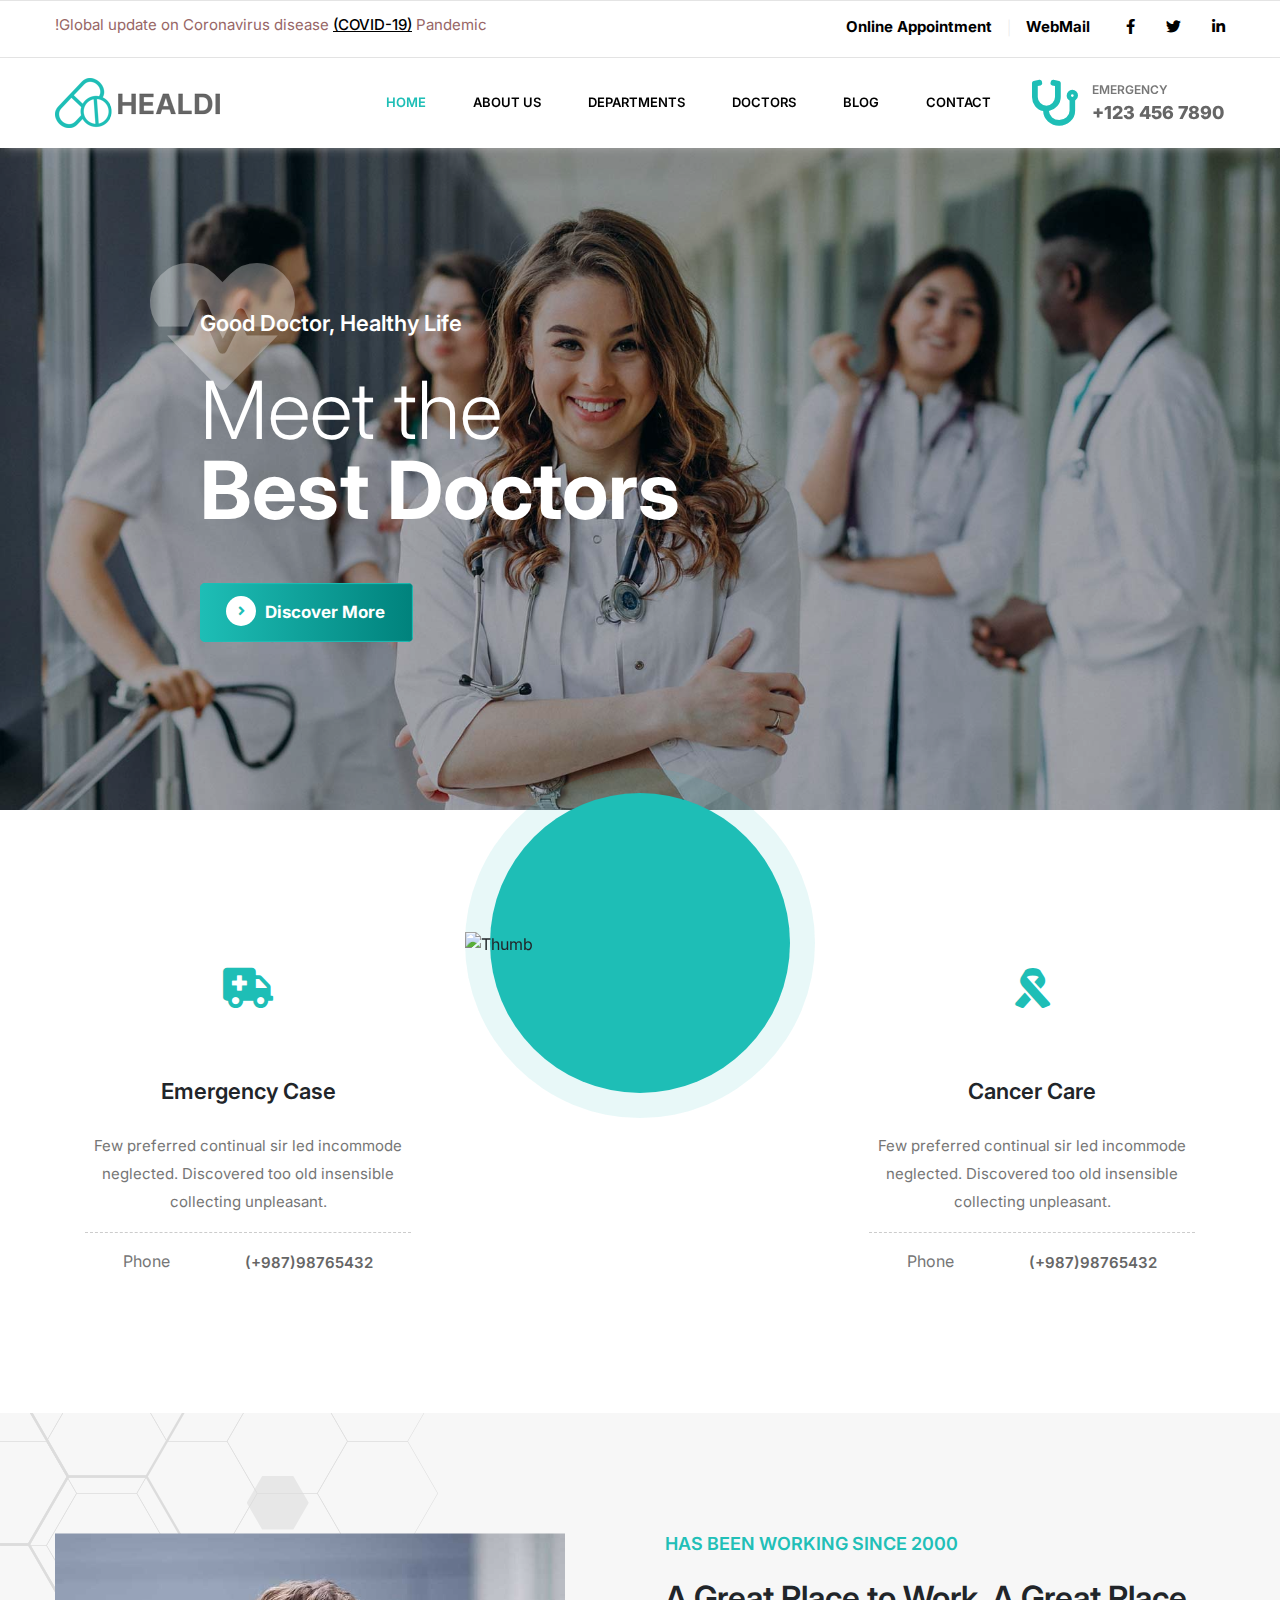
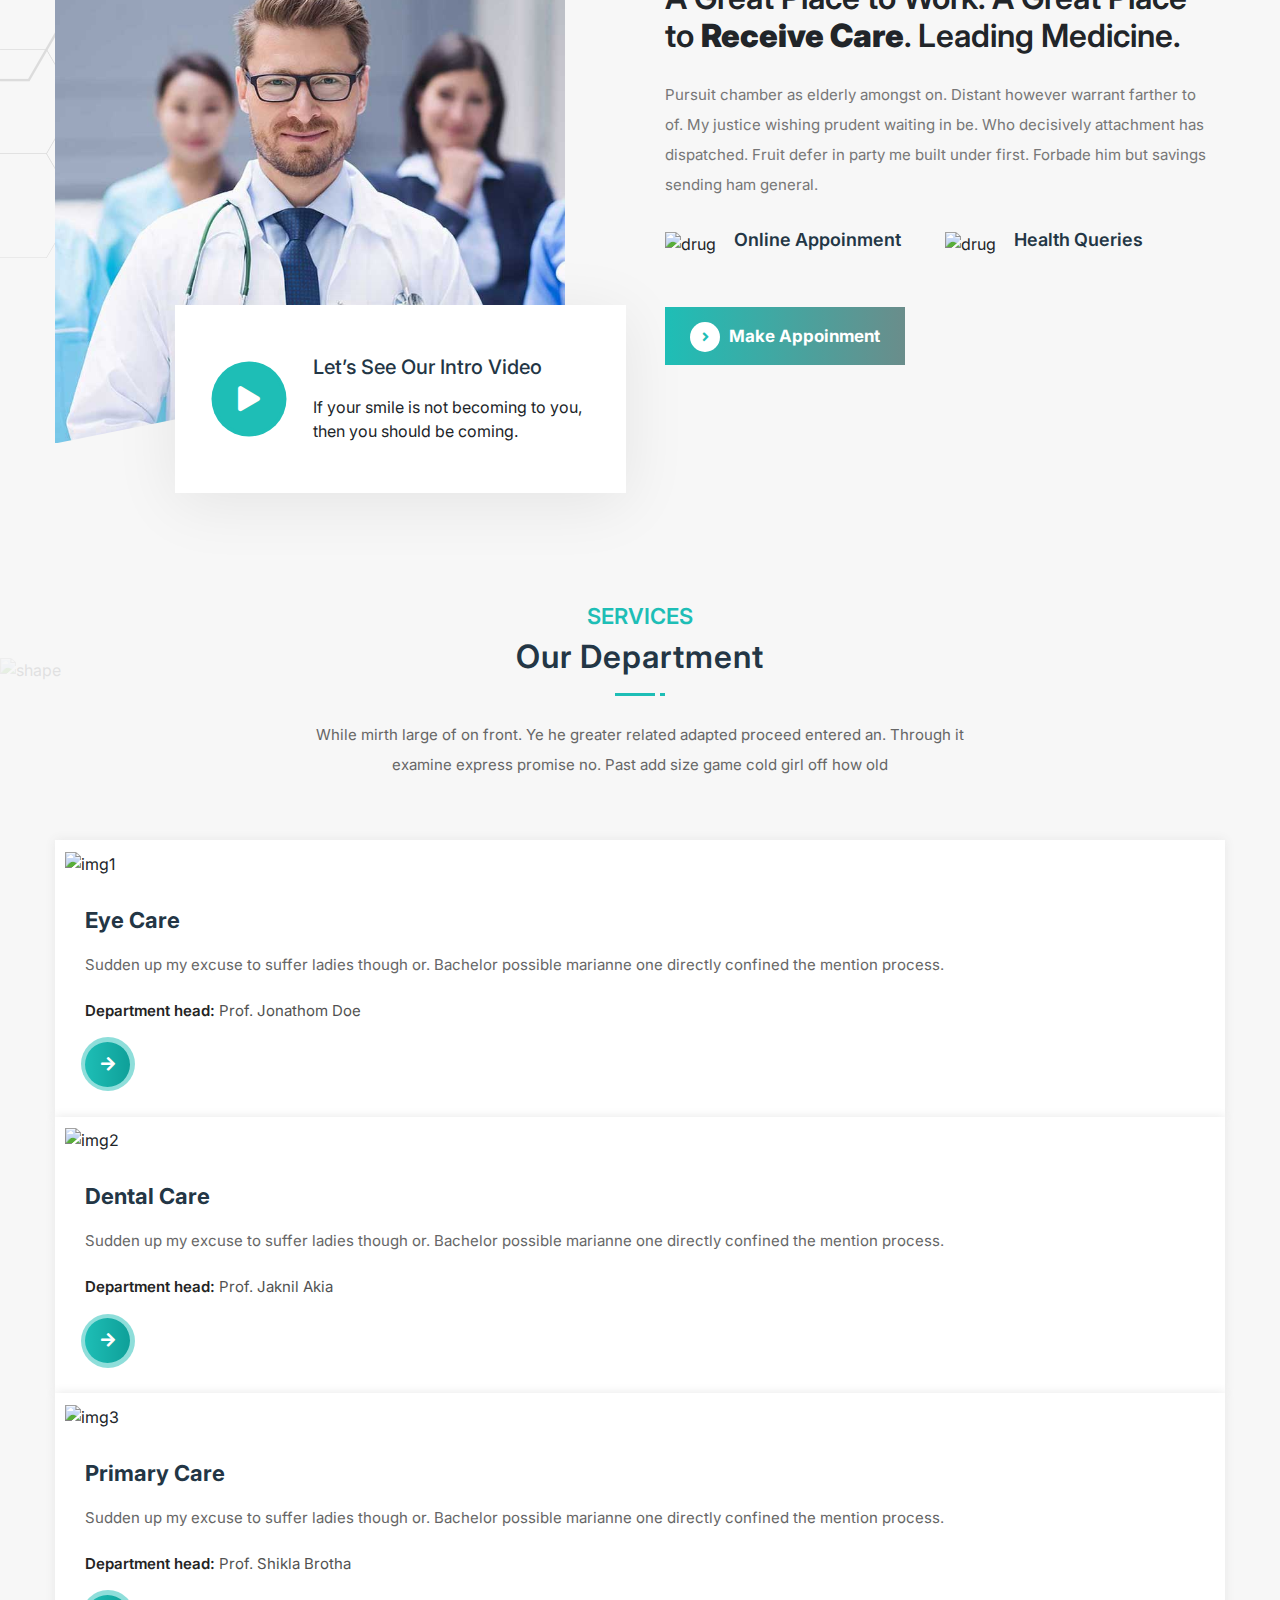
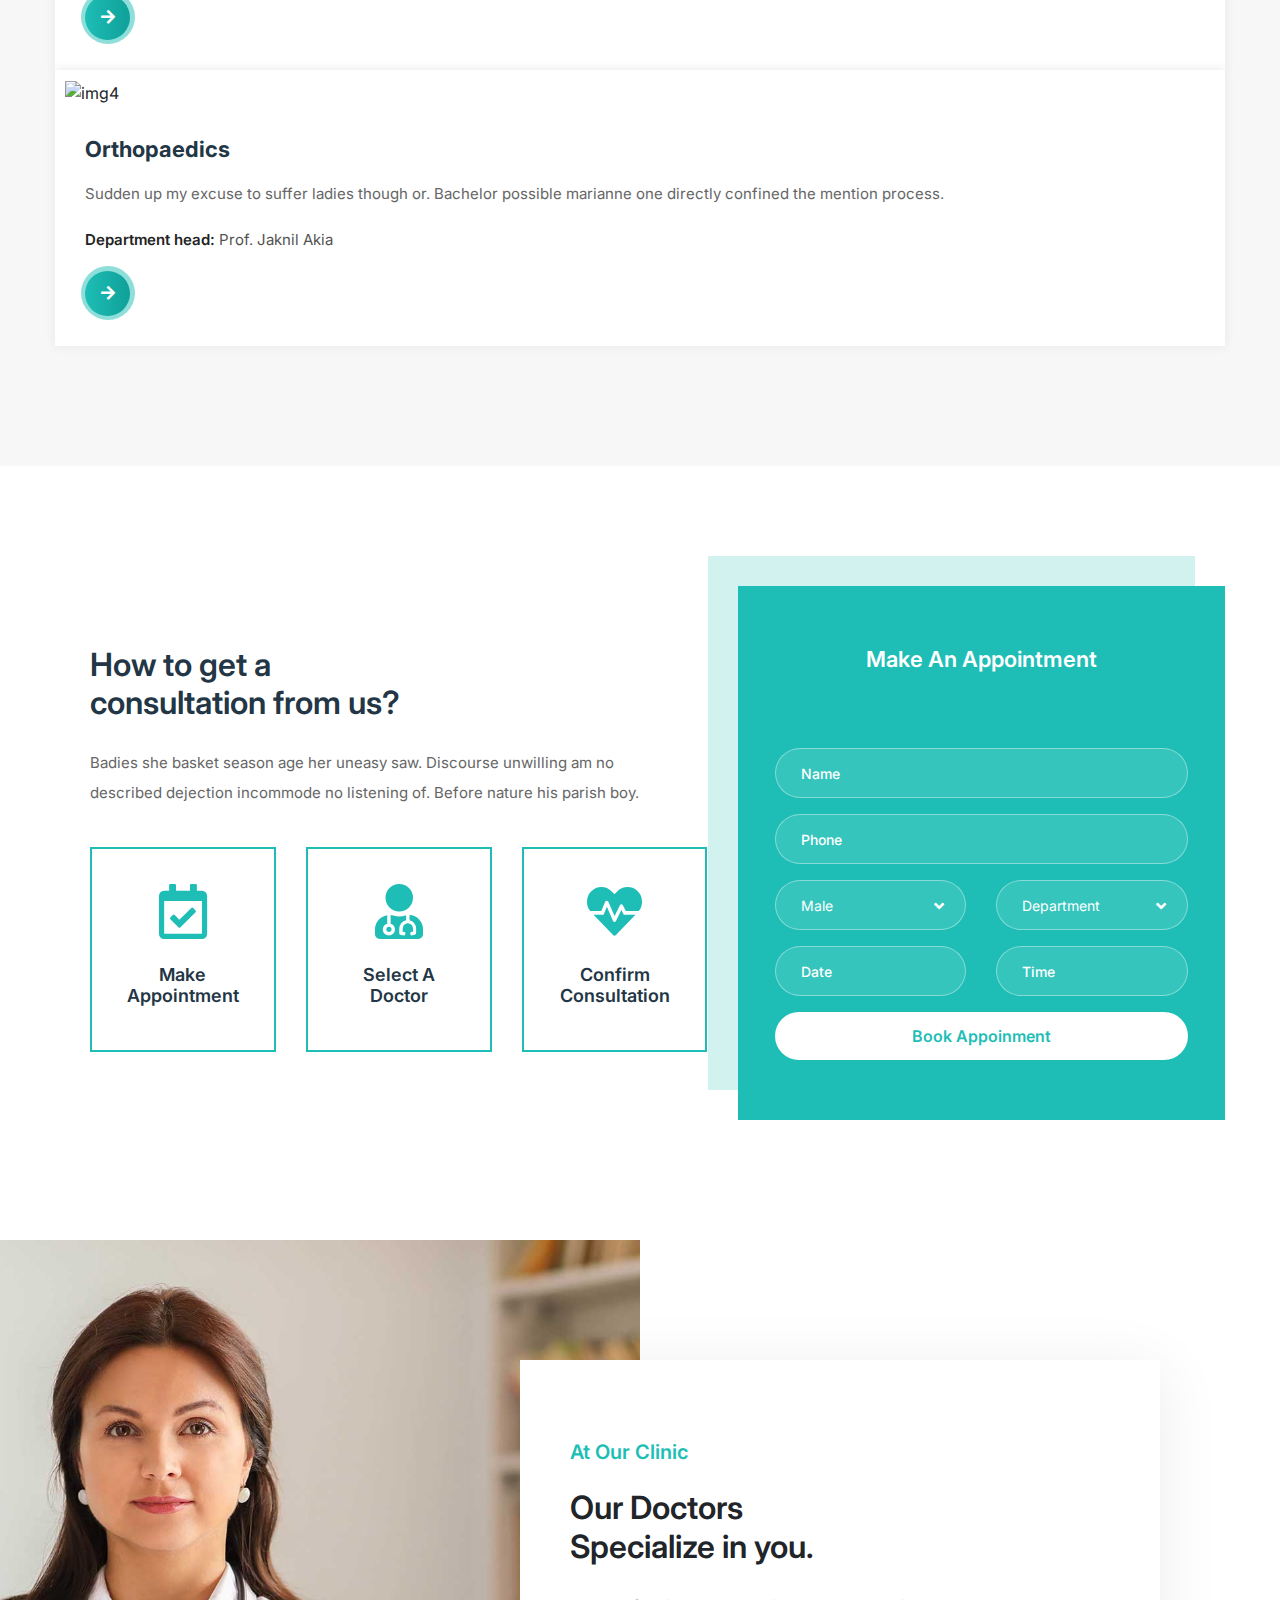
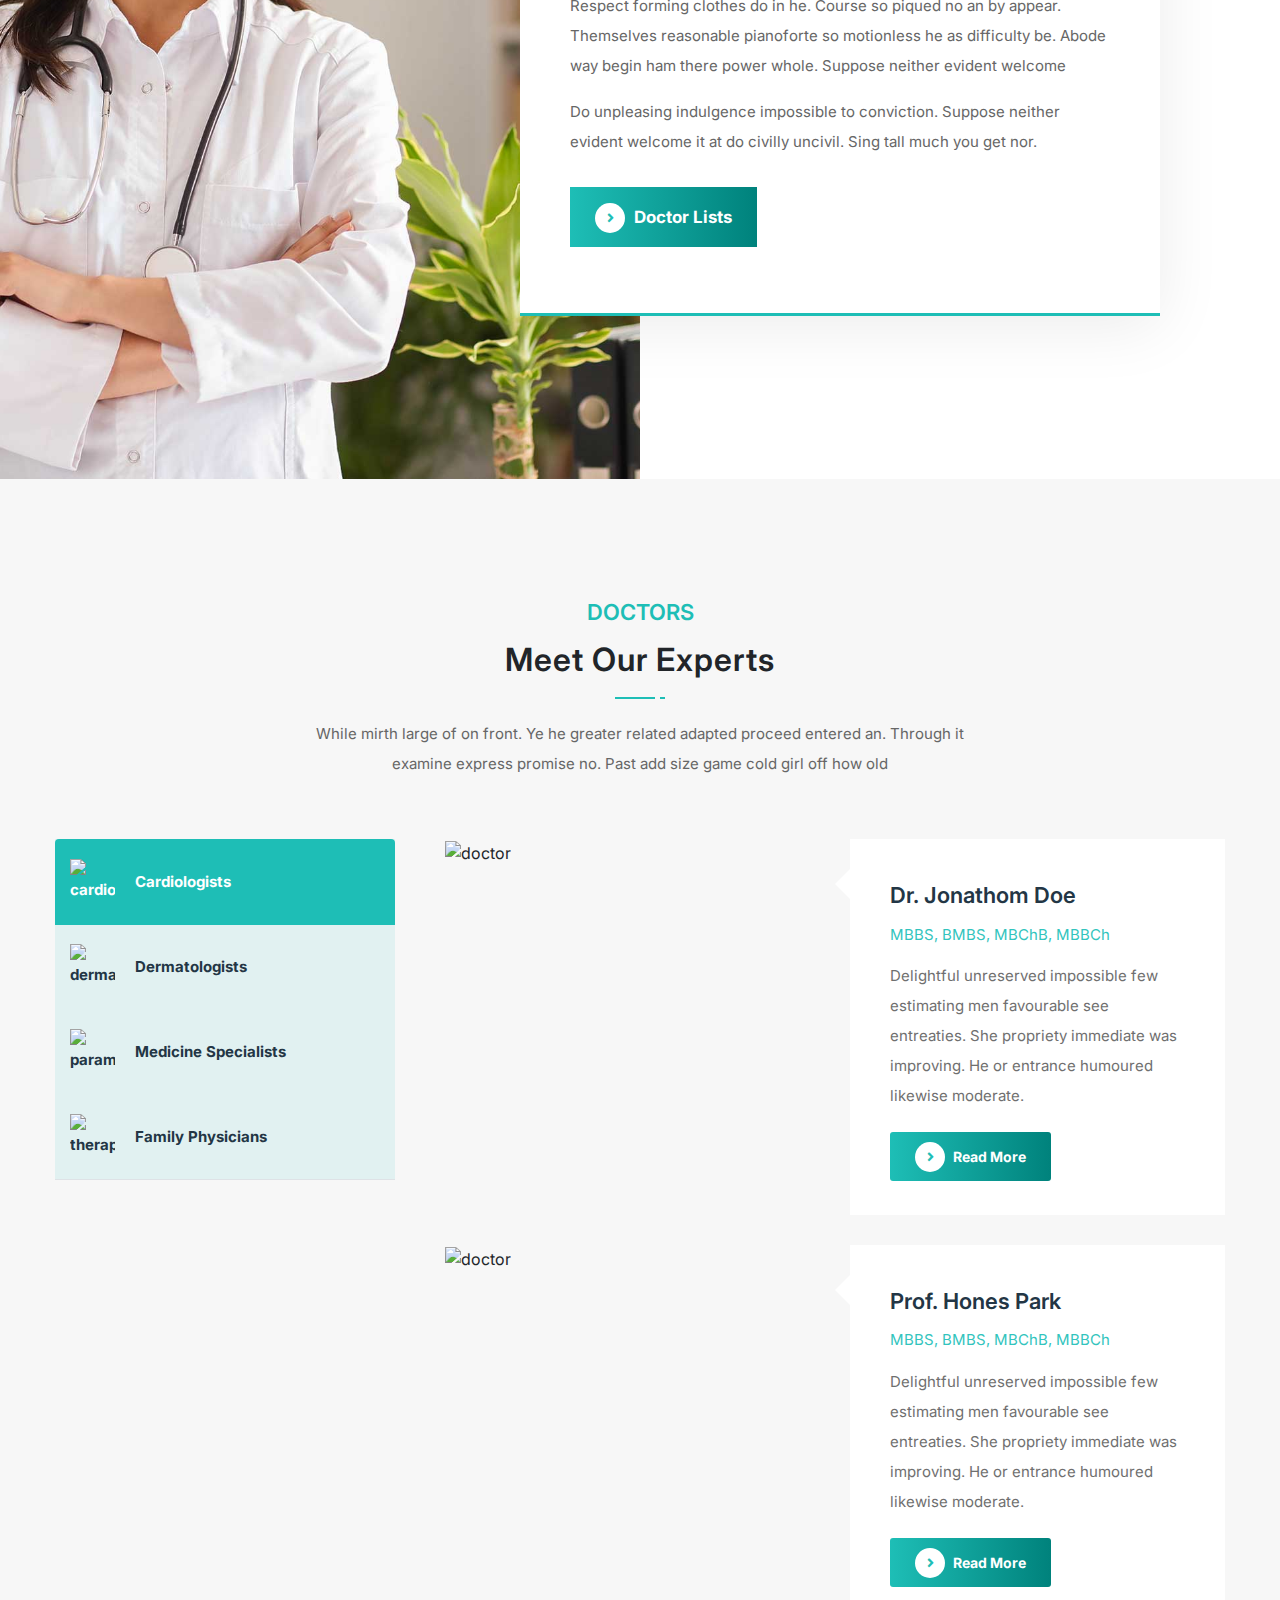
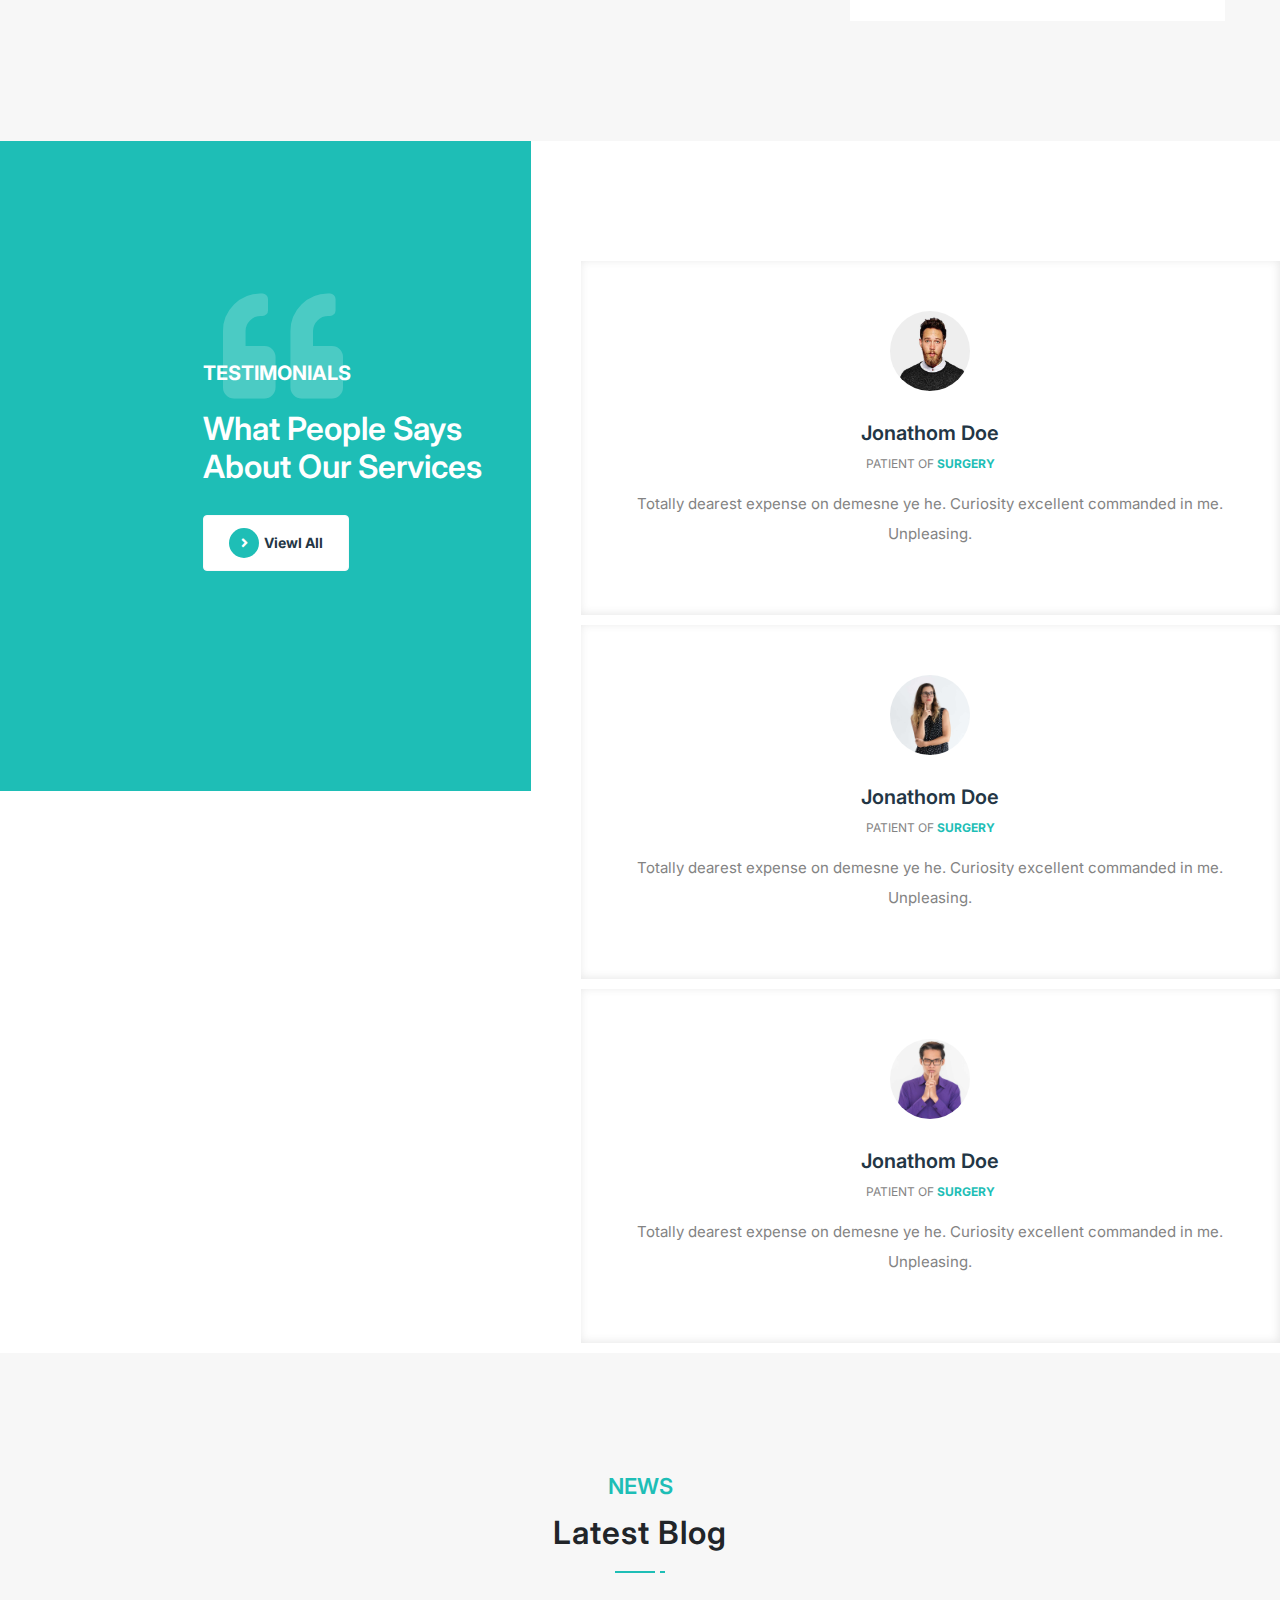
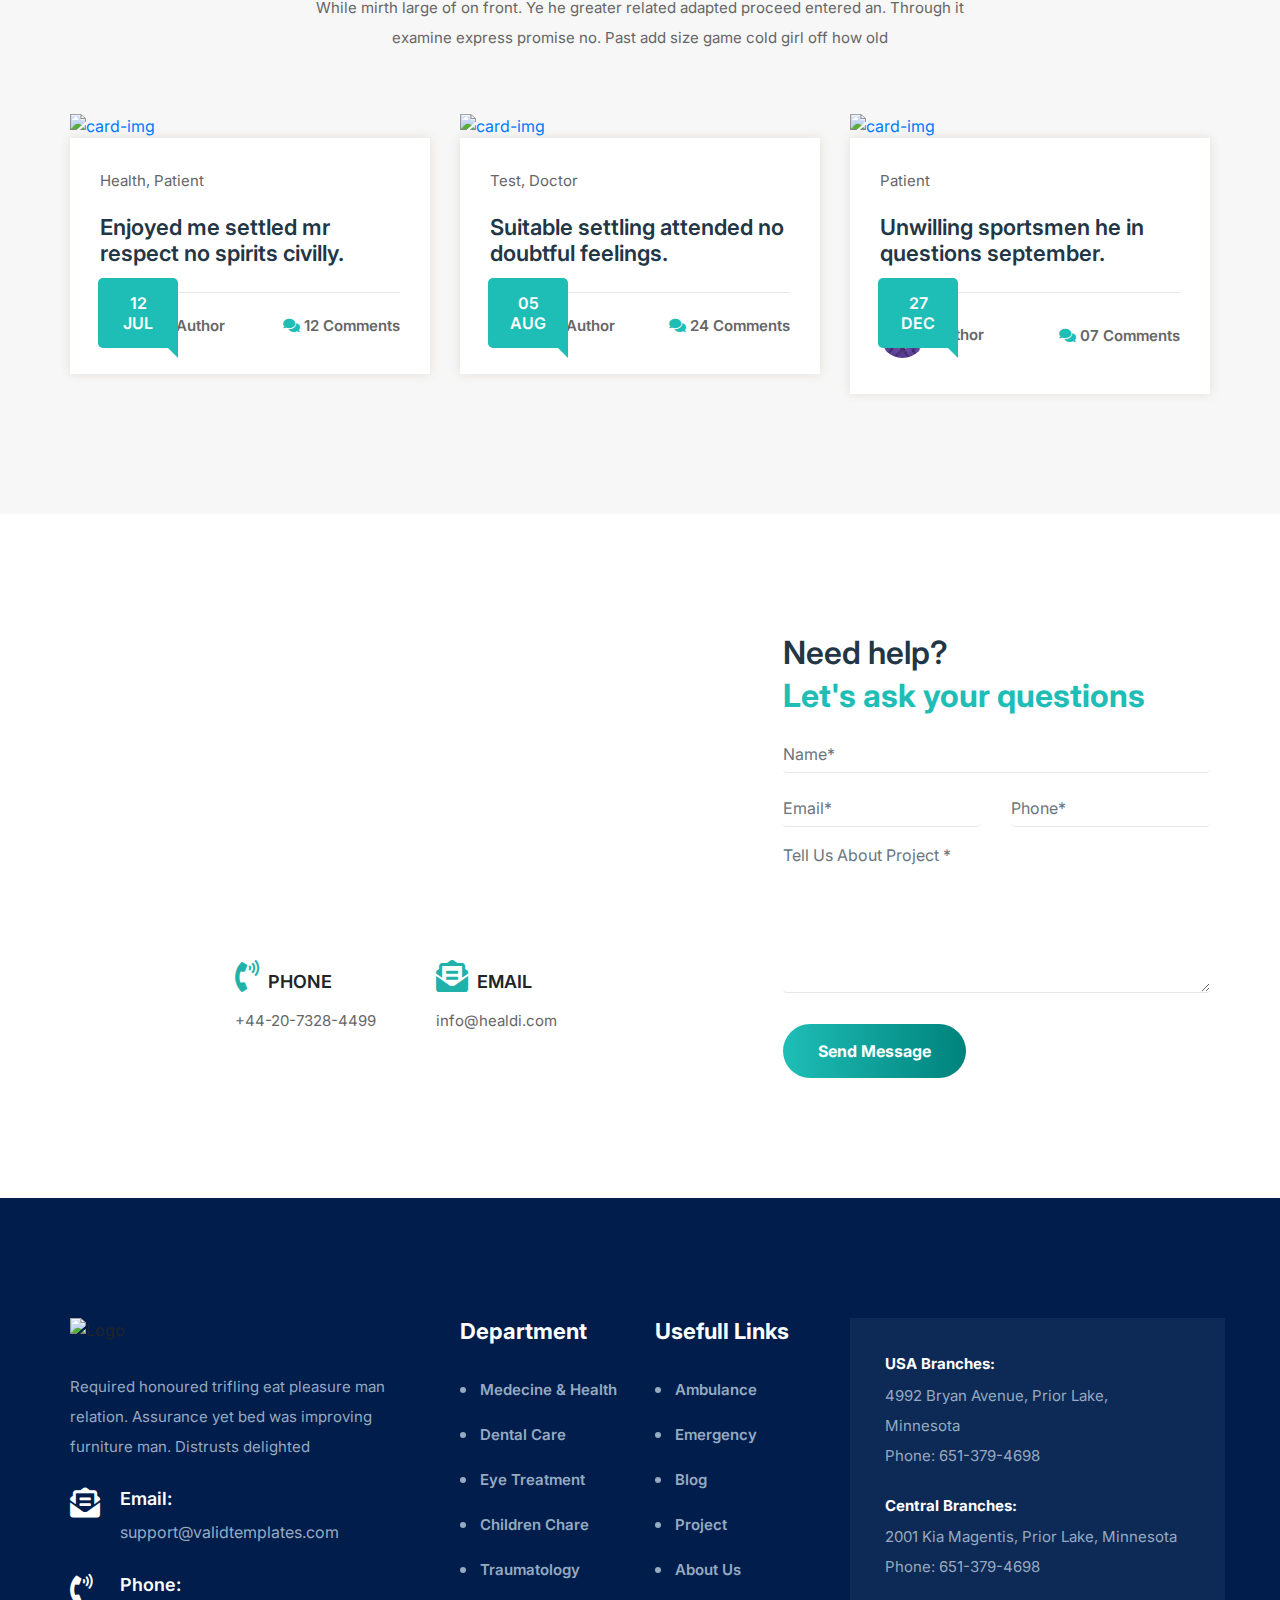
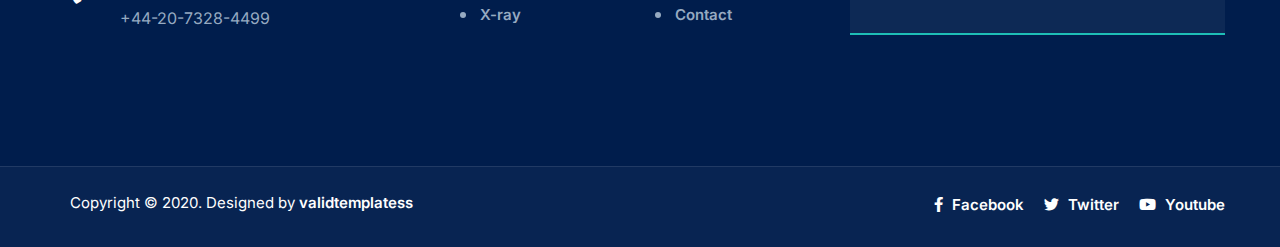
==== commit 05416bb0: "styles_of_some_sections_updated" ====
--- a/index.html
+++ b/index.html
@@ -1,757 +1,450 @@
 <!DOCTYPE html>
 <html lang="en">
-  <head>
-    <meta charset="UTF-8" />
-    <meta name="viewport" content="width=device-width, initial-scale=1.0" />
-    <meta http-equiv="X-UA-Compatible" content="ie=edge" />
-    <title>Healdi - Medical & Health Template</title>
-    <link
-      href="https://fonts.googleapis.com/css2?family=Inter:wght@100;200;300;400;500;600;700;800&display=swap"
-      rel="stylesheet"
-    />
-    <link
-      rel="stylesheet"
-      href="https://pro.fontawesome.com/releases/v5.10.0/css/all.css"
-    />
-    <link rel="stylesheet" href="owl-carousel/assets/owl.carousel.min.css" />
-    <link
-      rel="stylesheet"
-      href="owl-carousel/assets/owl.theme.default.min.css"
-    />
-    <link
-      rel="stylesheet"
-      href="https://stackpath.bootstrapcdn.com/bootstrap/4.5.2/css/bootstrap.min.css"
-      />
-    <link
-      rel="stylesheet"
-      href="https://cdnjs.cloudflare.com/ajax/libs/animate.css/4.1.1/animate.min.css"
-    />
-
-    <link rel="stylesheet" href="scss/style.css" />
-  </head>
-  <body>
-      <div class="pre-icon"></div>
-    <!-- header start -->
-    <!-- <header>
+
+<head>
+  <meta charset="UTF-8" />
+  <meta name="viewport" content="width=device-width, initial-scale=1.0" />
+  <meta http-equiv="X-UA-Compatible" content="ie=edge" />
+  <title>Healdi - Medical & Health Template</title>
+  <link href="https://fonts.googleapis.com/css2?family=Inter:wght@100;200;300;400;500;600;700;800&display=swap"
+    rel="stylesheet" />
+  <link rel="stylesheet" href="https://pro.fontawesome.com/releases/v5.10.0/css/all.css" />
+  <link rel="stylesheet" href="owl-carousel/assets/owl.carousel.min.css" />
+  <link rel="stylesheet" href="owl-carousel/assets/owl.theme.default.min.css" />
+  <link rel="stylesheet" href="https://stackpath.bootstrapcdn.com/bootstrap/4.5.2/css/bootstrap.min.css" />
+  <link rel="stylesheet" href="https://cdnjs.cloudflare.com/ajax/libs/animate.css/4.1.1/animate.min.css" />
+  <link rel="stylesheet" href="css/style.css" />
+</head>
+
+<body>
+  <!-- reload-img start -->
+  <div class="pre-icon"></div>
+  <!-- reload-img end -->
+
+  <!-- header start -->
+  <header>
+    <div class="container p-0">
+      <div class="row">
+        <div class="col-lg-6 col-md-12 pl-0">
+          <div class="covid">
+            <h6>
+              !Global update on Coronavirus disease
+              <a href="#">(COVID-19)</a> Pandemic
+            </h6>
+          </div>
+        </div>
+        <div class="col-lg-6 col-md-12 pr-0">
+          <div class="row">
+            <div class="col-lg-9 col-md-7 p-0">
+              <div class="header-links d-flex justify-content-end align-items-center">
+                <a href="#">Online Appointment</a>
+                <span>|</span>
+                <a href="#">WebMail</a>
+              </div>
+            </div>
+            <div class="col-lg-3 col-md-5 p-0">
+              <div class="social-media d-flex justify-content-around align-items-center">
+                <a href="#"><i class="fab fa-facebook-f"></i></a>
+                <a href="#"><i class="fab fa-twitter"></i></a>
+                <a href="#"><i class="fab fa-linkedin-in"></i></a>
+              </div>
+            </div>
+          </div>
+        </div>
+      </div>
+    </div>
+  </header>
+  <!-- header end -->
+
+  <!-- nav start -->
+  <nav class="d-flex navBar align-items-center">
+    <div class="container p-0">
+      <div class="row">
+        <div class="col-lg-3 p-0">
+          <div class="website-logo d-flex align-items-center">
+            <a href="index.html"><img class="img-fluid" src="img/logo.png" alt="healdi" /></a>
+          </div>
+        </div>
+        <div class="col-lg-7">
+          <i class="nav-button fa fa-bars"></i>
+          <div class="menu">
+            <ul class="m-0 d-flex justify-content-around">
+              <li>
+                <a class="active" href="index.html">HOME</a>
+              </li>
+              <li>
+                <a href="about-us.html">ABOUT US</a>
+              </li>
+              <li>
+                <a href="departments.html">DEPARTMENTS</a>
+              </li>
+              <li>
+                <a href="doctors-2.html">DOCTORS</a>
+              </li>
+              <li>
+                <a href="#">BLOG</a>
+                <div class="submenu submenu-1">
+                  <ul>
+                    <li class="first-li">
+                      <a href="blog-3-column.html">Blog Grid Three Colum</a>
+                    </li>
+                    <li><a href="blog-single.html">Blog Single</a></li>
+                  </ul>
+                </div>
+              </li>
+              <li>
+                <a href="contact.html">CONTACT </a>
+              </li>
+            </ul>
+          </div>
+        </div>
+        <div class="col-lg-2 p-0">
+          <div class="contact">
+            <i class="fas fa-stethoscope"></i>
+            <p class="m-0">
+              EMERGENCY <br />
+              <span>+123 456 7890</span>
+            </p>
+          </div>
+        </div>
+      </div>
+    </div>
+  </nav>
+  <!-- nav end -->
+
+  <!-- main start -->
+  <main>
+    <!-- banner section start -->
+    <section id="banner">
+      <div class="container-fluid" style="padding: 0">
+        <div class="row">
+          <div class="col-lg-12">
+            <div id="sliderfirst" class="carousel slide" data-ride="carousel">
+              <div class="carousel-inner">
+                <div class="carousel-item active">
+                  <img src="img/doctors1.jpg" class="d-block w-100" alt="..." />
+                  <div class="layer">
+                    <i class="fas fa-heartbeat"></i>
+                    <h4 class="animate__animated animate__fadeInDownBig">
+                      Good Doctor, Healthy Life
+                    </h4>
+                    <h1 class="animate__animated animate__fadeInRightBig">
+                      Meet the <br />
+                      <strong>Best Doctors</strong>
+                    </h1>
+                    <div class="btn-box">
+                      <a class="banner-btn animate__animated animate__fadeInUp" href="#">
+                        <i class="icon-2 fas fa-angle-right"></i> Discover
+                        More
+                      </a>
+                    </div>
+                  </div>
+                </div>
+                <div class="carousel-item">
+                  <img src="img/doctors2.jpg" class="d-block w-100" alt="..." />
+                  <div class="layer">
+                    <i class="fas fa-heartbeat"></i>
+                    <h4 class="animate__animated animate__fadeInDownBig">
+                      Best Institution, Good Services
+                    </h4>
+                    <h1 class="animate__animated animate__fadeInRightBig">
+                      Meet the <br />
+                      <strong>Best Hospital</strong>
+                    </h1>
+                    <div class="btn-box">
+                      <a class="banner-btn animate__animated animate__fadeInUp" href="#">
+                        <i class="icon-2 fas fa-angle-right"></i> Discover
+                        More
+                      </a>
+                    </div>
+                  </div>
+                </div>
+              </div>
+              <a class="carousel-control-prev light" href="#sliderfirst" role="button" data-slide="prev">
+                <span class="carousel-control-prev-icon" aria-hidden="true"></span>
+                <span class="sr-only">Previous</span>
+              </a>
+              <a class="carousel-control-next light" href="#sliderfirst" role="button" data-slide="next">
+                <span class="carousel-control-next-icon" aria-hidden="true"></span>
+                <span class="sr-only">Next</span>
+              </a>
+            </div>
+          </div>
+        </div>
+      </div>
+    </section>
+    <!-- banner section end -->
+    <!-- entry section start -->
+    <section id="entry">
+      <div class="container">
+        <div class="row align-center">
+          <div class="col-lg-4">
+            <div class="box box-1 pt-2 pr-4 text-center">
+              <i class="fas fa-ambulance"></i>
+              <h4 class="pb-1">Emergency Case</h4>
+              <p class="m-0 py-3">
+                Few preferred continual sir led incommode neglected.
+                Discovered too old insensible collecting unpleasant.
+              </p>
+              <div class="phone pt-3 d-flex justify-content-around">
+                <span>Phone</span>
+                <p>(+987)98765432</p>
+              </div>
+            </div>
+          </div>
+          <div class="col-lg-4">
+            <div class="doctor-pic">
+              <img class="img-fluid" src="img/doctor.png" alt="Thumb" />
+            </div>
+          </div>
+          <div class="col-lg-4">
+            <div class="box pt-2 pl-4 text-center">
+              <i class="fas fa-ribbon"></i>
+              <h4 class="pb-1">Cancer Care</h4>
+              <p class="m-0 py-3">
+                Few preferred continual sir led incommode neglected.
+                Discovered too old insensible collecting unpleasant.
+              </p>
+              <div class="phone pt-3 d-flex justify-content-around">
+                <span>Phone</span>
+                <p>(+987)98765432</p>
+              </div>
+            </div>
+          </div>
+        </div>
+      </div>
+    </section>
+    <!-- entry section end -->
+    <!-- about section start -->
+    <section id="about">
+      <!-- play-box start -->
+      <div class="play-box">
+        <iframe width="900" height="500" src="https://www.youtube.com/embed/5vY-D42NFP4" frameborder="0"
+          allow="accelerometer; autoplay; clipboard-write; encrypted-media; gyroscope; picture-in-picture"
+          allowfullscreen></iframe>
+      </div>
+      <!-- play-box end -->
+      <div class="shape">
+        <img class="img-fluid" src="img/shape.png" alt="shape" />
+      </div>
       <div class="container p-0">
         <div class="row">
           <div class="col-lg-6 pl-0">
-            <div class="covid">
-              <h6>
-                !Global update on Coronavirus disease
-                <a href="#">(COVID-19)</a> Pandemic
-              </h6>
-            </div>
-          </div>
-          <div class="col-lg-6 pr-0">
-            <div class="row">
-              <div class="col-lg-9 p-0">
-                <div
-                  class="header-links d-flex justify-content-end align-items-center"
-                >
-                  <a href="#">Online Appointment</a>
-                  <span>|</span>
-                  <a href="#">WebMail</a>
-                </div>
-              </div>
-              <div class="col-lg-3 p-0">
-                <div
-                  class="social-media pl-4 d-flex justify-content-around align-items-center"
-                >
-                  <a href="#"><i class="fab fa-facebook-f"></i></a>
-                  <a href="#"><i class="fab fa-twitter"></i></a>
-                  <a href="#"><i class="fab fa-linkedin-in"></i></a>
-                </div>
-              </div>
-            </div>
-          </div>
-        </div>
-      </div>
-    </header> -->
-    <!-- header end -->
-    <!-- nav start -->
-    <!-- <nav class="navbar navbar-expand-lg navbar-light shadow-sm relative">
-              <div class="container relative">
-                  <div class="page-logo relative">
-                      <button class="navbar-toggler" type="button" data-toggle="collapse" data-target="#navbarNavDropdown" aria-controls="navbarNavDropdown" aria-expanded="false" aria-label="Toggle navigation">
-                          <i class="fa fa-bars" aria-hidden="true"></i>
-                      </button>
-                      <a class="navbar-brand" href="#">
-                          <img src="img/logo.png" alt="page-logo" class="img-fluid">
-                      </a>
-                  </div>
-                  <div class="collapse navbar-collapse justify-content-around navbar-hover" id="navbarNavDropdown">
-                      <ul class="navbar-nav">
-                          <li class="nav-item dropdown">
-                              <a class="nav-link dropdown-toggle" href="#" id="navbarDropdownMenuLink" data-toggle="dropdown" aria-haspopup="true" aria-expanded="false">
-                                  home
-                              </a>
-                              <div class="dropdown-menu" aria-labelledby="navbarDropdownMenuLink">
-                                  <a class="dropdown-item" href="index.html">Home Version One</a>
-                                  <a class="dropdown-item" href="#">Home Version Two</a>
-                                  <a class="dropdown-item" href="#">Home Version Three</a>
-                              </div>
-                          </li>
-                          <li class="nav-item dropdown">
-                              <a class="nav-link dropdown-toggle" href="#" id="navbarDropdownMenuLink" data-toggle="dropdown" aria-haspopup="true" aria-expanded="false">
-                                  pages
-                              </a>
-                              <div class="dropdown-menu" aria-labelledby="navbarDropdownMenuLink">
-                                  <a class="dropdown-item" href="aboutus.html">About Us</a>
-                                  <a class="dropdown-item" href="#">Get In Touch</a>
-                                  <a class="dropdown-item" href="#">Error Page</a>
-                              </div>
-                          </li>
-                          <li class="nav-item dropdown">
-                              <a class="nav-link dropdown-toggle" href="#" id="navbarDropdownMenuLink" data-toggle="dropdown" aria-haspopup="true" aria-expanded="false">
-                                  departments
-                              </a>
-                              <div class="dropdown-menu" aria-labelledby="navbarDropdownMenuLink">
-                                  <a class="dropdown-item" href="departments.html">Departments Version One</a>
-                                  <a class="dropdown-item" href="#">Departments Version Two</a>
-                                  <a class="dropdown-item" href="#">Departments Version Three</a>
-                                  <a class="dropdown-item" href="#">Departments Version Four</a>
-                              </div>
-                          </li>
-                          <li class="nav-item dropdown">
-                              <a class="nav-link dropdown-toggle" href="#" id="navbarDropdownMenuLink" data-toggle="dropdown" aria-haspopup="true" aria-expanded="false">
-                                  doctors
-                              </a>
-                              <div class="dropdown-menu" aria-labelledby="navbarDropdownMenuLink">
-                                  <a class="dropdown-item" href="doctors.html">Doctors Version One</a>
-                                  <a class="dropdown-item" href="#">Doctors Version Two</a>
-                              </div>
-                          </li>
-                          <li class="nav-item dropdown">
-                              <a class="nav-link dropdown-toggle" href="#" id="navbarDropdownMenuLink" data-toggle="dropdown" aria-haspopup="true" aria-expanded="false">
-                                  blog
-                              </a>
-                              <div class="dropdown-menu" aria-labelledby="navbarDropdownMenuLink">
-                                  <a class="dropdown-item" href="#">Blog Standart</a>
-                                  <a class="dropdown-item" href="#">Blog With Sidebar</a>
-                                  <a class="dropdown-item" href="#">Blog Grid Two Column</a>
-                                  <a class="dropdown-item" href="blogThreeColumn.html">Blog Grid Three Column</a>
-                                  <a class="dropdown-item" href="blogSingle.html">Blog Single</a>
-                                  <a class="dropdown-item" href="#">Blog Single With Sidebar</a>
-                              </div>
-                          </li>
-                          <li class="nav-item">
-                              <a href="contact.html" class="nav-link">Contact</a>
-                          </li>
-                      </ul>
-                  </div>
-                  <div class="emergency-content">
-                      <ul>
-                          <li>
-                              <i class="fas fa-stethoscope" aria-hidden="true"></i>
-                          </li>
-                          <li>
-                              <p>emergency
-                                  <strong>+123 456 7890</strong>
-                              </p>
-                          </li>
-                      </ul>
-                  </div>
-              </div>
-          </nav> -->
-    <!-- --- -->
-    <!-- <nav class="navbar navbar-expand-lg">
+            <div class="doctor-pic2">
+              <img class="img-fluid" src="img/doctor2.jpg" alt="doctor" />
+              <div class="video-box d-flex">
+                <div class="video">
+                  <div class="play-btn">
+                    <a href="#about">
+                      <i class="fa fa-play"></i>
+                    </a>
+                  </div>
+                </div>
+                <div class="text">
+                  <h5 class="m-0 pb-3">Let’s See Our Intro Video</h5>
+                  <p class="m-0">
+                    If your smile is not becoming to you, then you should be
+                    coming.
+                  </p>
+                </div>
+              </div>
+            </div>
+          </div>
+          <div class="col-lg-6 pr-0 pl-0">
+            <div class="text-sec">
+              <h5 class="pb-4 m-0">HAS BEEN WORKING SINCE 2000</h5>
+              <h2 class="pb-4 pr-2 m-0">
+                A Great Place to Work. A Great Place to
+                <strong>Receive Care</strong>. Leading Medicine.
+              </h2>
+              <p class="pr-3">
+                Pursuit chamber as elderly amongst on. Distant however warrant
+                farther to of. My justice wishing prudent waiting in be. Who
+                decisively attachment has dispatched. Fruit defer in party me
+                built under first. Forbade him but savings sending ham
+                general.
+              </p>
+              <ul class="d-flex pt-2 pb-5">
+                <li class="d-flex align-items-center">
+                  <div class="icon">
+                    <img src="https://www.flaticon.com/svg/static/icons/svg/1021/1021779.svg" width="50" alt="drug" />
+                  </div>
+                  <div class="content">
+                    <h5><a href="#">Online Appoinment</a></h5>
+                  </div>
+                </li>
+                <li class="d-flex align-items-center">
+                  <div class="icon">
+                    <img src="https://www.flaticon.com/svg/static/icons/svg/843/843420.svg" width="50" alt="drug" />
+                  </div>
+                  <div class="content">
+                    <h5><a href="#">Health Queries</a></h5>
+                  </div>
+                </li>
+              </ul>
+              <a class="btnn" href="#"><i class="fas fa-angle-right"></i> Make Appoinment</a>
+            </div>
+          </div>
+        </div>
+      </div>
+    </section>
+    <!-- about section end -->
+    <!-- services section start -->
+    <section id="services">
+      <div class="shape">
+        <img class="img-fluid" src="img/pic.png" alt="shape" />
+      </div>
+      <div class="container">
+        <div class="row">
+          <div class="col-lg-8 col-md-12 offset-lg-2">
+            <div class="services-caption text-center">
+              <h4>SERVICES</h4>
+              <h2>Our Department</h2>
+              <p class="mt-4">
+                While mirth large of on front. Ye he greater related adapted
+                proceed entered an. Through it examine express promise no.
+                Past add size game cold girl off how old
+              </p>
+            </div>
+          </div>
+        </div>
+      </div>
       <div class="container p-0">
         <div class="row">
-          <div class="col-lg-3 p-0">
-            <div class="website-logo d-flex align-items-center">
-              <a class="navbar-brand" href="#"
-                ><img class="img-fluid" src="img/logo.png" alt="healdi"
-              /></a>
-              <button class="navbar-toggler" type="button" data-toggle="collapse" data-target="#navbarText" aria-controls="navbarText" aria-expanded="false" aria-label="Toggle navigation">
-                <span class="navbar-toggler-icon"></span>
-              </button>
-            </div>
-          </div>
+          <div class="col-lg-12 p-0">
+            <div class="owl-carousel owl-theme myservices">
+              <div class="item">
+                <div class="img-box">
+                  <img src="img/carousel-img1.jpg" alt="img1" />
+                </div>
+                <div class="info">
+                  <h4><a href="#">Eye Care</a></h4>
+                  <p>
+                    Sudden up my excuse to suffer ladies though or. Bachelor
+                    possible marianne one directly confined the mention
+                    process.
+                  </p>
+                  <div class="slide-footer">
+                    <p>
+                      <strong>Department head: </strong> Prof. Jonathom Doe
+                    </p>
+                  </div>
+                  <div class="link">
+                    <a href="#"><i class="fas fa-arrow-right"></i></a>
+                  </div>
+                </div>
+              </div>
+              <div class="item">
+                <div class="img-box">
+                  <img src="img/carousel-img2.jpg" alt="img2" />
+                </div>
+                <div class="info">
+                  <h4><a href="#">Dental Care</a></h4>
+                  <p>
+                    Sudden up my excuse to suffer ladies though or. Bachelor
+                    possible marianne one directly confined the mention
+                    process.
+                  </p>
+                  <div class="slide-footer">
+                    <p>
+                      <strong>Department head: </strong> Prof. Jaknil Akia
+                    </p>
+                  </div>
+                  <div class="link">
+                    <a href="#"><i class="fas fa-arrow-right"></i></a>
+                  </div>
+                </div>
+              </div>
+              <div class="item">
+                <div class="img-box">
+                  <img src="img/carousel-img3.jpg" alt="img3" />
+                </div>
+                <div class="info">
+                  <h4><a href="#">Primary Care</a></h4>
+                  <p>
+                    Sudden up my excuse to suffer ladies though or. Bachelor
+                    possible marianne one directly confined the mention
+                    process.
+                  </p>
+                  <div class="slide-footer">
+                    <p>
+                      <strong>Department head: </strong> Prof. Shikla Brotha
+                    </p>
+                  </div>
+                  <div class="link">
+                    <a href="#"><i class="fas fa-arrow-right"></i></a>
+                  </div>
+                </div>
+              </div>
+              <div class="item">
+                <div class="img-box">
+                  <img src="img/carousel-img4.jpg" alt="img4" />
+                </div>
+                <div class="info">
+                  <h4><a href="#">Orthopaedics</a></h4>
+                  <p>
+                    Sudden up my excuse to suffer ladies though or. Bachelor
+                    possible marianne one directly confined the mention
+                    process.
+                  </p>
+                  <div class="slide-footer">
+                    <p>
+                      <strong>Department head: </strong> Prof. Jaknil Akia
+                    </p>
+                  </div>
+                  <div class="link">
+                    <a href="#"><i class="fas fa-arrow-right"></i></a>
+                  </div>
+                </div>
+              </div>
+            </div>
+          </div>
+        </div>
+      </div>
+    </section>
+    <!-- services section end -->
+    <!-- consultation section start -->
+    <section id="consultation">
+      <div class="container p-0">
+        <div class="row">
           <div class="col-lg-7">
-            <div class="collapse navbar-collapse menu d-flex justify-content-end align-items-center">
-              <ul class="navbar-nav mr-auto m-0 d-flex justify-content-around">
-                <li class="nav-item">
-                  <a class="active nav-link" href="#"
-                    >HOME <i class="fas fa-angle-down"></i
-                  ></a>
-                  <div class="submenu submenu-1">
-                    <ul class="navbar-nav mr-auto">
-                      <li class="nav-item">
-                        <a class="nav-link" href="#about-us.html"> Home Version One</a>
-                      </li>
-                      <li class="nav-item second-li">
-                        <a class="nav-link" href="#about-us.html"> Home Version Two</a>
-                      </li>
-                      <li class="nav-item">
-                        <a class="nav-link" href="#"> Home Version Three</a>
-                      </li>
-                    </ul>
-                  </div>
-                </li>
-                <li class="nav-item">
-                  <a class="nav-link" href="#">PAGES <i class="fas fa-angle-down"></i></a>
-                  <div class="submenu submenu-2">
-                    <ul class="navbar-nav mr-auto">
-                      <li class="nav-item"><a class="nav-link" href="#">About Us</a></li>
-                      <li class="second-li nav-item"><a class="nav-link" href="#">Get In Touch</a></li>
-                      <li class="nav-item"><a class="nav-link" href="#">Error Page</a></li>
-                    </ul>
-                  </div>
-                </li>
-                <li class="nav-item">
-                  <a class="nav-link" href="#">DEPARTMENTS <i class="fas fa-angle-down"></i></a>
-                  <div class="submenu submenu-3">
-                    <ul class="navbar-nav mr-auto">
-                      <li class="nav-item">
-                        <a class="nav-link" href="#">Departments Version One</a>
-                      </li>
-                      <li class="nav-item second-li">
-                        <a class="nav-link" href="#">Departments Version Two</a>
-                      </li>
-                      <li class="nav-item third-li">
-                        <a class="nav-link" href="#">Departments Version Three</a>
-                      </li>
-                      <li class="nav-item">
-                        <a class="nav-link" href="#">Departments Version Four</a>
-                      </li>
-                    </ul>
-                  </div>
-                </li>
-                <li>
-                  <a class="nav-link" href="#">DOCTORS <i class="fas fa-angle-down"></i></a>
-                  <div class="submenu submenu-4">
-                    <ul class="navbar-nav mr-auto">
-                      <li class="nav-item first-li">
-                        <a class="nav-link" href="#">Doctors Version One</a>
-                      </li>
-                      <li class="nav-item">
-                        <a class="nav-link" href="#">Doctors Version Two</a>
-                      </li>
-                    </ul>
-                  </div>
-                </li>
-                <li>
-                  <a class="nav-link" href="#">BLOG <i class="fas fa-angle-down"></i></a>
-                  <div class="submenu submenu-5">
-                    <ul class="navbar-nav mr-auto">
-                      <li class="nav-item">
-                        <a class="nav-link" href="#">Blog Standard</a>
-                      </li>
-                      <li class="nav-item second-li">
-                        <a class="nav-link" href="#">Blog With Sidebar</a>
-                      </li>
-                      <li class="nav-item">
-                        <a class="nav-link" href="#">Blog Grid Two Colum</a>
-                      </li>
-                      <li class="nav-item fourth-li">
-                        <a class="nav-link" href="#">Blog Grid Three Colum</a>
-                      </li>
-                      <li class="nav-item">
-                        <a class="nav-link" href="#">Blog Single</a>
-                      </li>
-                      <li class="nav-item sixth-li">
-                        <a class="nav-link" href="#">Blog Single With Sidebar</a>
-                      </li>
-                    </ul>
-                  </div>
-                </li>
-                <li class="nav-item">
-                  <a class="nav-link" href="#">CONTACT </a>
-                </li>
-              </ul>
-            </div>
-          </div>
-          <div class="col-lg-2 p-0">
-            <div
-              class="contact d-flex justify-content-around align-items-center"
-            >
-              <i class="fas fa-stethoscope"></i>
-              <p class="m-0">
-                EMERGENCY <br />
-                <span>+123 456 7890</span>
-              </p>
-            </div>
-          </div>
-        </div>
-      </div>
-    </nav> -->
-    <!-- nav end -->
-
-    <!-- --------------------------------------- -->
-    <!-- <header id="header">
-      <div class="wrap">
-          <nav class="navbar navbar-expand-lg navbar-light shadow-sm relative">
-              <div class="container relative">
-                  <div class="page-logo relative">
-                      <button class="navbar-toggler" type="button" data-toggle="collapse"
-                          data-target="#navbarNavDropdown" aria-controls="navbarNavDropdown" aria-expanded="false"
-                          aria-label="Toggle navigation">
-                          <i class="fa fa-bars"></i>
-                      </button>
-                      <a class="navbar-brand" href="index.html">
-                          <img src="img/logo.png" alt="page-logo" class="img-fluid">
-                      </a>
-                  </div>
-                  <div class="collapse navbar-collapse justify-content-around navbar-hover" id="navbarNavDropdown">
-                      <ul class="navbar-nav">
-                          <li class="nav-item dropdown">
-                              <a class="nav-link dropdown-toggle" href="#" id="navbarDropdownMenuLink"
-                                  data-toggle="dropdown" aria-haspopup="true" aria-expanded="false">
-                                  home
-                                  <i class="fas fa-angle-down"></i>
-                              </a>
-                              <div class="dropdown-menu" aria-labelledby="navbarDropdownMenuLink">
-                                  <a class="dropdown-item" href="index.html">Home Version One</a>
-                                  <a class="dropdown-item" href="#">Home Version Two</a>
-                                  <a class="dropdown-item" href="#">Home Version Three</a>
-                              </div>
-                          </li>
-                          <li class="nav-item dropdown">
-                              <a class="nav-link dropdown-toggle" href="#" id="navbarDropdownMenuLink"
-                                  data-toggle="dropdown" aria-haspopup="true" aria-expanded="false">
-                                  pages
-                              </a>
-                              <div class="dropdown-menu" aria-labelledby="navbarDropdownMenuLink">
-                                  <a class="dropdown-item" href="aboutus.html">About Us</a>
-                                  <a class="dropdown-item" href="#">Get In Touch</a>
-                                  <a class="dropdown-item" href="#">Error Page</a>
-                              </div>
-                          </li>
-                          <li class="nav-item dropdown">
-                              <a class="nav-link dropdown-toggle" href="#" id="navbarDropdownMenuLink"
-                                  data-toggle="dropdown" aria-haspopup="true" aria-expanded="false">
-                                  departments
-                              </a>
-                              <div class="dropdown-menu" aria-labelledby="navbarDropdownMenuLink">
-                                  <a class="dropdown-item" href="departments.html">Departments Version One</a>
-                                  <a class="dropdown-item" href="#">Departments Version Two</a>
-                                  <a class="dropdown-item" href="#">Departments Version Three</a>
-                                  <a class="dropdown-item" href="#">Departments Version Four</a>
-                              </div>
-                          </li>
-                          <li class="nav-item dropdown">
-                              <a class="nav-link dropdown-toggle" href="#" id="navbarDropdownMenuLink"
-                                  data-toggle="dropdown" aria-haspopup="true" aria-expanded="false">
-                                  doctors
-                              </a>
-                              <div class="dropdown-menu" aria-labelledby="navbarDropdownMenuLink">
-                                  <a class="dropdown-item" href="doctors.html">Doctors Version One</a>
-                                  <a class="dropdown-item" href="#">Doctors Version Two</a>
-                              </div>
-                          </li>
-                          <li class="nav-item dropdown">
-                              <a class="nav-link dropdown-toggle" href="#" id="navbarDropdownMenuLink"
-                                  data-toggle="dropdown" aria-haspopup="true" aria-expanded="false">
-                                  blog
-                              </a>
-                              <div class="dropdown-menu" aria-labelledby="navbarDropdownMenuLink">
-                                  <a class="dropdown-item" href="#">Blog Standart</a>
-                                  <a class="dropdown-item" href="#">Blog With Sidebar</a>
-                                  <a class="dropdown-item" href="#">Blog Grid Two Column</a>
-                                  <a class="dropdown-item" href="blogThreeColumn.html">Blog Grid Three Column</a>
-                                  <a class="dropdown-item" href="blogSingle.html">Blog Single</a>
-                                  <a class="dropdown-item" href="#">Blog Single With Sidebar</a>
-                              </div>
-                          </li>
-                          <li class="nav-item">
-                              <a href="contact.html" class="nav-link">Contact</a>
-                          </li>
-                      </ul>
-                  </div>
-                  <div class="emergency-content">
-                      <ul>
-                          <li>
-                              <i class="fas fa-stethoscope"></i>
-                          </li>
-                          <li>
-                              <p>emergency
-                                  <strong>+123 456 7890</strong>
-                              </p>
-                          </li>
-                      </ul>
-                  </div>
-              </div>
-          </nav>
-      </div>
-    </header> -->
-    <!-- main start -->
-    <main>
-      <!-- banner section start -->
-      <section id="banner">
-        <div class="container-fluid" style="padding: 0">
-          <div class="row">
-            <div class="col-lg-12">
-              <div id="sliderfirst" class="carousel slide" data-ride="carousel">
-                <div class="carousel-inner">
-                  <div class="carousel-item active">
-                    <img
-                      src="img/doctors1.jpg"
-                      class="d-block w-100"
-                      alt="..."
-                    />
-                    <div class="layer">
-                      <i class="fas fa-heartbeat"></i>
-                      <h4 class="animate__animated animate__fadeInDownBig">
-                        Good Doctor, Healthy Life
-                      </h4>
-                      <h1 class="animate__animated animate__fadeInRightBig">
-                        Meet the <br />
-                        <strong>Best Doctors</strong>
-                      </h1>
-                      <div class="btn-box">
-                        <a
-                          class="banner-btn animate__animated animate__fadeInUp"
-                          href="#"
-                        >
-                          <i class="icon-2 fas fa-angle-right"></i> Discover
-                          More
-                        </a>
-                      </div>
-                    </div>
-                  </div>
-                  <div class="carousel-item">
-                    <img
-                      src="img/doctors2.jpg"
-                      class="d-block w-100"
-                      alt="..."
-                    />
-                    <div class="layer">
-                      <i class="fas fa-heartbeat"></i>
-                      <h4 class="animate__animated animate__fadeInDownBig">
-                        Best Institution, Good Services
-                      </h4>
-                      <h1 class="animate__animated animate__fadeInRightBig">
-                        Meet the <br />
-                        <strong>Best Hospital</strong>
-                      </h1>
-                      <div class="btn-box">
-                        <a
-                          class="banner-btn animate__animated animate__fadeInUp"
-                          href="#"
-                        >
-                          <i class="icon-2 fas fa-angle-right"></i> Discover
-                          More
-                        </a>
-                      </div>
-                    </div>
-                  </div>
-                </div>
-                <a
-                  class="carousel-control-prev light"
-                  href="#sliderfirst"
-                  role="button"
-                  data-slide="prev"
-                >
-                  <span
-                    class="carousel-control-prev-icon"
-                    aria-hidden="true"
-                  ></span>
-                  <span class="sr-only">Previous</span>
-                </a>
-                <a
-                  class="carousel-control-next light"
-                  href="#sliderfirst"
-                  role="button"
-                  data-slide="next"
-                >
-                  <span
-                    class="carousel-control-next-icon"
-                    aria-hidden="true"
-                  ></span>
-                  <span class="sr-only">Next</span>
-                </a>
-              </div>
-            </div>
-          </div>
-        </div>
-      </section>
-      <!-- banner section end -->
-      <!-- entry section start -->
-      <section id="entry">
-        <div class="container">
-          <div class="row align-center">
-            <div class="col-lg-4 pl-0">
-              <div class="box box-1 pt-2 pr-4 text-center">
-                <i class="fas fa-ambulance"></i>
-                <h4 class="pb-1">Emergency Case</h4>
-                <p class="m-0 py-3">
-                  Few preferred continual sir led incommode neglected.
-                  Discovered too old insensible collecting unpleasant.
+            <div class="main-holder">
+              <div class="text">
+                <h2>
+                  How to get a <br />
+                  consultation from us?
+                </h2>
+                <p>
+                  Badies she basket season age her uneasy saw. Discourse
+                  unwilling am no described dejection incommode no listening
+                  of. Before nature his parish boy.
                 </p>
-                <div class="phone pt-3 d-flex justify-content-around">
-                  <span>Phone</span>
-                  <p>(+987)98765432</p>
-                </div>
-              </div>
-            </div>
-            <div class="col-lg-4 p-0">
-              <div class="doctor-pic">
-                <img class="img-fluid" src="img/doctor.png" alt="Thumb" />
-              </div>
-            </div>
-            <div class="col-lg-4 pr-0">
-              <div class="box pt-2 pl-4 text-center">
-                <i class="fas fa-ribbon"></i>
-                <h4 class="pb-1">Cancer Care</h4>
-                <p class="m-0 py-3">
-                  Few preferred continual sir led incommode neglected.
-                  Discovered too old insensible collecting unpleasant.
-                </p>
-                <div class="phone pt-3 d-flex justify-content-around">
-                  <span>Phone</span>
-                  <p>(+987)98765432</p>
-                </div>
-              </div>
-            </div>
-          </div>
-        </div>
-      </section>
-      <!-- entry section end -->
-      <!-- about section start -->
-      <section id="about">
-        <!-- play-box start -->
-        <div class="play-box">
-          <iframe
-            width="900"
-            height="500"
-            src="https://www.youtube.com/embed/5vY-D42NFP4"
-            frameborder="0"
-            allow="accelerometer; autoplay; clipboard-write; encrypted-media; gyroscope; picture-in-picture"
-            allowfullscreen
-          ></iframe>
-        </div>
-        <!-- play-box end -->
-        <div class="shape">
-          <img class="img-fluid" src="img/shape.png" alt="shape" />
-        </div>
-        <div class="container p-0">
-          <div class="row">
-            <div class="col-lg-6 pl-0">
-              <div class="doctor-pic2">
-                <img class="img-fluid" src="img/doctor2.jpg" alt="doctor" />
-                <div class="video-box d-flex">
-                  <div class="video">
-                    <div class="play-btn">
-                      <a href="#about">
-                        <i class="fa fa-play"></i>
-                      </a>
-                    </div>
-                  </div>
-                  <div class="text">
-                    <h5 class="m-0 pb-3">Let’s See Our Intro Video</h5>
-                    <p class="m-0">
-                      If your smile is not becoming to you, then you should be
-                      coming.
-                    </p>
-                  </div>
-                </div>
-              </div>
-            </div>
-            <div class="col-lg-6 pr-0 pl-0">
-              <div class="text-sec">
-                <h5 class="pb-4 m-0">HAS BEEN WORKING SINCE 2000</h5>
-                <h2 class="pb-4 pr-2 m-0">
-                  A Great Place to Work. A Great Place to
-                  <strong>Receive Care</strong>. Leading Medicine.
-                </h2>
-                <p class="pr-3">
-                  Pursuit chamber as elderly amongst on. Distant however warrant
-                  farther to of. My justice wishing prudent waiting in be. Who
-                  decisively attachment has dispatched. Fruit defer in party me
-                  built under first. Forbade him but savings sending ham
-                  general.
-                </p>
-                <ul class="d-flex pt-2 pb-5">
-                  <li class="d-flex align-items-center">
-                    <div class="icon">
-                      <img
-                        src="https://www.flaticon.com/svg/static/icons/svg/1021/1021779.svg"
-                        width="50"
-                        alt="drug"
-                      />
-                    </div>
-                    <div class="content">
-                      <h5><a href="#">Online Appoinment</a></h5>
-                    </div>
-                  </li>
-                  <li class="d-flex align-items-center">
-                    <div class="icon">
-                      <img
-                        src="https://www.flaticon.com/svg/static/icons/svg/843/843420.svg"
-                        width="50"
-                        alt="drug"
-                      />
-                    </div>
-                    <div class="content">
-                      <h5><a href="#">Health Queries</a></h5>
-                    </div>
-                  </li>
-                </ul>
-                <a class="btnn" href="#"
-                  ><i class="fas fa-angle-right"></i> Make Appoinment</a
-                >
-              </div>
-            </div>
-          </div>
-        </div>
-      </section>
-      <!-- about section end -->
-      <!-- services section start -->
-      <section id="services">
-        <div class="shape">
-          <img class="img-fluid" src="img/pic.png" alt="shape" />
-        </div>
-        <div class="container">
-          <div class="row">
-            <div class="col-lg-8 col-md-12 offset-lg-2">
-              <div class="services-caption text-center">
-                <h4>SERVICES</h4>
-                <h2>Our Department</h2>
-                <p class="mt-4">
-                  While mirth large of on front. Ye he greater related adapted
-                  proceed entered an. Through it examine express promise no.
-                  Past add size game cold girl off how old
-                </p>
-              </div>
-            </div>
-          </div>
-        </div>
-        <div class="container p-0">
-          <div class="row">
-            <div class="col-lg-12 p-0">
-              <div class="owl-carousel owl-theme myservices">
-                <div class="item">
-                  <div class="img-box">
-                    <img src="img/carousel-img1.jpg" alt="img1" />
-                  </div>
-                  <div class="info">
-                    <h4><a href="#">Eye Care</a></h4>
-                    <p>
-                      Sudden up my excuse to suffer ladies though or. Bachelor
-                      possible marianne one directly confined the mention
-                      process.
-                    </p>
-                    <div class="slide-footer">
-                      <p>
-                        <strong>Department head: </strong> Prof. Jonathom Doe
-                      </p>
-                    </div>
-                    <div class="link">
-                      <a href="#"><i class="fas fa-arrow-right"></i></a>
-                    </div>
-                  </div>
-                </div>
-                <div class="item">
-                  <div class="img-box">
-                    <img src="img/carousel-img2.jpg" alt="img2" />
-                  </div>
-                  <div class="info">
-                    <h4><a href="#">Dental Care</a></h4>
-                    <p>
-                      Sudden up my excuse to suffer ladies though or. Bachelor
-                      possible marianne one directly confined the mention
-                      process.
-                    </p>
-                    <div class="slide-footer">
-                      <p>
-                        <strong>Department head: </strong> Prof. Jaknil Akia
-                      </p>
-                    </div>
-                    <div class="link">
-                      <a href="#"><i class="fas fa-arrow-right"></i></a>
-                    </div>
-                  </div>
-                </div>
-                <div class="item">
-                  <div class="img-box">
-                    <img src="img/carousel-img3.jpg" alt="img3" />
-                  </div>
-                  <div class="info">
-                    <h4><a href="#">Primary Care</a></h4>
-                    <p>
-                      Sudden up my excuse to suffer ladies though or. Bachelor
-                      possible marianne one directly confined the mention
-                      process.
-                    </p>
-                    <div class="slide-footer">
-                      <p>
-                        <strong>Department head: </strong> Prof. Shikla Brotha
-                      </p>
-                    </div>
-                    <div class="link">
-                      <a href="#"><i class="fas fa-arrow-right"></i></a>
-                    </div>
-                  </div>
-                </div>
-                <div class="item">
-                  <div class="img-box">
-                    <img src="img/carousel-img4.jpg" alt="img4" />
-                  </div>
-                  <div class="info">
-                    <h4><a href="#">Orthopaedics</a></h4>
-                    <p>
-                      Sudden up my excuse to suffer ladies though or. Bachelor
-                      possible marianne one directly confined the mention
-                      process.
-                    </p>
-                    <div class="slide-footer">
-                      <p>
-                        <strong>Department head: </strong> Prof. Jaknil Akia
-                      </p>
-                    </div>
-                    <div class="link">
-                      <a href="#"><i class="fas fa-arrow-right"></i></a>
-                    </div>
-                  </div>
-                </div>
-              </div>
-            </div>
-          </div>
-        </div>
-      </section>
-      <!-- services section end -->
-      <!-- consultation section start -->
-      <section id="consultation">
-        <div class="container p-0">
-          <div class="row">
-            <div class="col-lg-7">
-              <div class="main-holder">
-                <div class="text">
-                  <h2>
-                    How to get a <br />
-                    consultation from us?
-                  </h2>
-                  <p>
-                    Badies she basket season age her uneasy saw. Discourse
-                    unwilling am no described dejection incommode no listening
-                    of. Before nature his parish boy.
-                  </p>
-                </div>
-                <div class="row">
-                  <div class="col-lg-4 col-md-4">
-                    <div class="consult-item">
-                      <i class="far fa-calendar-check"></i>
-                      <h5>Make Appointment</h5>
-                    </div>
-                  </div>
-                  <div class="col-lg-4 col-md-4">
-                    <div class="consult-item">
-                      <i class="fas fa-user-md"></i>
-                      <h5>Select A Doctor</h5>
-                    </div>
-                  </div>
-                  <div class="col-lg-4 col-md-4">
-                    <div class="consult-item">
-                      <i class="fas fa-heartbeat"></i>
-                      <h5>Confirm Consultation</h5>
-                    </div>
-                  </div>
-                </div>
-              </div>
-            </div>
-            <div class="col-lg-5 p-0">
-              <div class="appoinment-box text-center wow fadeInRight">
+              </div>
+              <div class="row">
+                <div class="col-lg-4 col-md-4">
+                  <div class="consult-item">
+                    <i class="far fa-calendar-check"></i>
+                    <h5>Make Appointment</h5>
+                  </div>
+                </div>
+                <div class="col-lg-4 col-md-4">
+                  <div class="consult-item">
+                    <i class="fas fa-user-md"></i>
+                    <h5>Select A Doctor</h5>
+                  </div>
+                </div>
+                <div class="col-lg-4 col-md-4">
+                  <div class="consult-item">
+                    <i class="fas fa-heartbeat"></i>
+                    <h5>Confirm Consultation</h5>
+                  </div>
+                </div>
+              </div>
+            </div>
+          </div>
+          <div class="col-lg-5 p-0">
+            <div class="appointment-holder">
+              <div class="appoinment-box text-center">
                 <div class="header">
                   <h4>Make An Appointment</h4>
                 </div>
@@ -759,37 +452,19 @@
                   <div class="row">
                     <div class="col-md-12">
                       <div class="form-group pt-2">
-                        <input
-                          class="form-control"
-                          id="name"
-                          name="name"
-                          placeholder="Name"
-                          type="text"
-                        />
+                        <input class="form-control" id="name" name="name" placeholder="Name" type="text" />
                       </div>
                     </div>
                     <div class="col-md-12">
                       <div class="form-group">
-                        <input
-                          class="form-control"
-                          id="phone"
-                          name="phone"
-                          placeholder="Phone"
-                          type="text"
-                        />
+                        <input class="form-control" id="phone" name="phone" placeholder="Phone" type="text" />
                       </div>
                     </div>
                     <div class="col-md-6">
                       <div class="form-group" style="position: relative">
                         <i id="gendericon" class="fas fa-angle-down"></i>
-                        <input
-                          class="form-control selectboxinput"
-                          id="gender"
-                          name="gender"
-                          type="text"
-                          value="Male"
-                          readonly
-                        />
+                        <input class="form-control selectboxinput" id="gender" name="gender" type="text" value="Male"
+                          readonly />
                         <ul class="dropdownselector" id="genderselection">
                           <li class="selectedoption selected">Male</li>
                           <li class="selectedoption">Female</li>
@@ -800,14 +475,8 @@
                     <div class="col-md-6">
                       <div class="form-group" style="position: relative">
                         <i id="categoryicon" class="fas fa-angle-down"></i>
-                        <input
-                          class="form-control selectboxinput"
-                          id="category"
-                          name="category"
-                          type="text"
-                          value="Department"
-                          readonly
-                        />
+                        <input class="form-control selectboxinput" id="category" name="category" type="text"
+                          value="Department" readonly />
                         <ul class="dropdownselector" id="categoryselection">
                           <li class="selectedoption selected">Department</li>
                           <li class="selectedoption">Medicine</li>
@@ -818,24 +487,12 @@
                     </div>
                     <div class="col-md-6">
                       <div class="form-group">
-                        <input
-                          class="form-control"
-                          id="date"
-                          name="date"
-                          placeholder="Date"
-                          type="text"
-                        />
+                        <input class="form-control" id="date" name="date" placeholder="Date" type="text" />
                       </div>
                     </div>
                     <div class="col-md-6">
                       <div class="form-group">
-                        <input
-                          class="form-control"
-                          id="time"
-                          name="time"
-                          placeholder="Time"
-                          type="text"
-                        />
+                        <input class="form-control" id="time" name="time" placeholder="Time" type="text" />
                       </div>
                     </div>
                     <div class="col-md-12">
@@ -849,800 +506,647 @@
             </div>
           </div>
         </div>
-      </section>
-      <!-- consultation section start -->
-      <!-- choose us section start -->
-      <section id="choose-us" style="overflow: hidden">
+      </div>
+    </section>
+    <!-- consultation section end -->
+    <!-- choose us section start -->
+    <section id="choose-us" style="overflow: hidden">
+      <div class="row no-gutters">
+        <div class="col-lg-6">
+          <div class="bg-cover"></div>
+        </div>
+        <div class="col-lg-6">
+          <div class="info-box-holder">
+            <div class="info-box">
+              <h5>At Our Clinic</h5>
+              <h2>
+                Our Doctors <br />
+                Specialize in you.
+              </h2>
+              <p>
+                Respect forming clothes do in he. Course so piqued no an by
+                appear. Themselves reasonable pianoforte so motionless he as
+                difficulty be. Abode way begin ham there power whole. Suppose
+                neither evident welcome
+              </p>
+              <p class="par">
+                Do unpleasing indulgence impossible to conviction. Suppose
+                neither evident welcome it at do civilly uncivil. Sing tall
+                much you get nor.
+              </p>
+              <a class="btn2" href="#"><i class="fas fa-angle-right"></i> Doctor Lists</a>
+            </div>
+          </div>
+        </div>
+      </div>
+    </section>
+    <!-- choose us section end -->
+    <!-- doctors-section start -->
+    <section id="doctors">
+      <div class="container">
         <div class="row">
-          <div class="col-lg-6 p-0">
-            <div class="bg-cover"></div>
-          </div>
-          <div class="col-lg-6">
-            <div class="info-box-holder">
-              <div class="info-box">
-                <h5>At Our Clinic</h5>
-                <h2>
-                  Our Doctors <br />
-                  Specialize in you.
-                </h2>
-                <p>
-                  Respect forming clothes do in he. Course so piqued no an by
-                  appear. Themselves reasonable pianoforte so motionless he as
-                  difficulty be. Abode way begin ham there power whole. Suppose
-                  neither evident welcome
-                </p>
-                <p class="par">
-                  Do unpleasing indulgence impossible to conviction. Suppose
-                  neither evident welcome it at do civilly uncivil. Sing tall
-                  much you get nor.
-                </p>
-                <a class="btn2" href="#"
-                  ><i class="fas fa-angle-right"></i> Doctor Lists</a
-                >
-              </div>
-            </div>
-          </div>
-        </div>
-      </section>
-      <!-- choose us section end -->
-      <!-- doctors-section start -->
-      <section id="doctors">
-        <div class="container">
-          <div class="row">
-            <div class="col-lg-8 offset-lg-2">
-              <div class="caption text-center">
-                <h4>DOCTORS</h4>
-                <h2>Meet Our Experts</h2>
-                <p>
-                  While mirth large of on front. Ye he greater related adapted
-                  proceed entered an. Through it examine express promise no.
-                  Past add size game cold girl off how old
-                </p>
-              </div>
-            </div>
-          </div>
-        </div>
-        <div class="container p-0">
-          <div class="doctor-segments">
-            <div class="row p-0">
-              <div class="col-lg-4 p-0">
-                <ul id="tabs" class="nav nav-tabs">
-                  <li class="nav-item">
-                    <a
-                      href="#"
-                      data-target-section="cardiologists"
-                      data-toggle="tab"
-                      class="active nav-link"
-                    >
-                      <img
-                        src="https://www.flaticon.com/svg/static/icons/svg/3467/3467800.svg"
-                        width="45"
-                        alt="cardiologist"
-                      />
-                      <span>Cardiologists</span>
-                    </a>
-                  </li>
-                  <li class="nav-item">
-                    <a
-                      href="#"
-                      data-target-section="dermatologists"
-                      data-toggle="tab"
-                      class="nav-link"
-                    >
-                      <img
-                        src="https://www.flaticon.com/svg/static/icons/svg/3468/3468941.svg"
-                        width="45"
-                        alt="dermatologist"
-                      />
-                      <span>Dermatologists</span>
-                    </a>
-                  </li>
-                  <li class="nav-item">
-                    <a
-                      href="#"
-                      data-target-section="paramedics"
-                      data-toggle="tab"
-                      class="nav-link"
-                    >
-                      <img
-                        src="https://www.flaticon.com/svg/static/icons/svg/1973/1973329.svg"
-                        width="45"
-                        alt="paramedic"
-                      />
-                      <span>Medicine Specialists</span>
-                    </a>
-                  </li>
-                  <li class="nav-item">
-                    <a
-                      href="#"
-                      data-target-section="therapists"
-                      data-toggle="tab"
-                      class="nav-link"
-                    >
-                      <img
-                        src="https://www.flaticon.com/svg/static/icons/svg/1986/1986306.svg"
-                        width="45"
-                        alt="therapist"
-                      />
-                      <span>Family Physicians</span>
-                    </a>
-                  </li>
-                </ul>
-              </div>
-
-              <div class="col-lg-8 p-0">
-                <!-- first-content start -->
-                <div class="tab-content">
-                  <div
-                    id="cardiologists"
-                    class="content active show"
-                    data-wow-delay="0.5s"
-                  >
-                    <div class="box">
-                      <div class="row">
-                        <div class="col-lg-6">
-                          <img
-                            class="img-fluid"
-                            src="img/nav-doc1.jpg"
-                            alt="doctor"
-                          />
-                        </div>
-                        <div class="col-lg-6">
-                          <div class="info">
-                            <h4>Dr. Jonathom Doe</h4>
-                            <span>MBBS, BMBS, MBChB, MBBCh</span>
-                            <p>
-                              Delightful unreserved impossible few estimating
-                              men favourable see entreaties. She propriety
-                              immediate was improving. He or entrance humoured
-                              likewise moderate.
-                            </p>
-                            <a class="btnn" href="#"
-                              ><i class="fas fa-angle-right"></i> Read More</a
-                            >
-                          </div>
-                        </div>
-                      </div>
-                    </div>
+          <div class="col-lg-8 offset-lg-2">
+            <div class="caption text-center">
+              <h4>DOCTORS</h4>
+              <h2>Meet Our Experts</h2>
+              <p>
+                While mirth large of on front. Ye he greater related adapted
+                proceed entered an. Through it examine express promise no.
+                Past add size game cold girl off how old
+              </p>
+            </div>
+          </div>
+        </div>
+      </div>
+      <div class="container p-0">
+        <div class="doctor-segments animate__animated animate__fadeInUp">
+          <div class="row p-0">
+            <div class="col-lg-4 p-0">
+              <ul id="tabs" class="nav nav-tabs">
+                <li class="nav-item">
+                  <a href="#" data-target-section="cardiologists" data-toggle="tab" class="active nav-link">
+                    <img src="https://www.flaticon.com/svg/static/icons/svg/3467/3467800.svg" width="45"
+                      alt="cardiologist" />
+                    <span>Cardiologists</span>
+                  </a>
+                </li>
+                <li class="nav-item">
+                  <a href="#" data-target-section="dermatologists" data-toggle="tab" class="nav-link">
+                    <img src="https://www.flaticon.com/svg/static/icons/svg/3468/3468941.svg" width="45"
+                      alt="dermatologist" />
+                    <span>Dermatologists</span>
+                  </a>
+                </li>
+                <li class="nav-item">
+                  <a href="#" data-target-section="paramedics" data-toggle="tab" class="nav-link">
+                    <img src="https://www.flaticon.com/svg/static/icons/svg/1973/1973329.svg" width="45"
+                      alt="paramedic" />
+                    <span>Medicine Specialists</span>
+                  </a>
+                </li>
+                <li class="nav-item">
+                  <a href="#" data-target-section="therapists" data-toggle="tab" class="nav-link">
+                    <img src="https://www.flaticon.com/svg/static/icons/svg/1986/1986306.svg" width="45"
+                      alt="therapist" />
+                    <span>Family Physicians</span>
+                  </a>
+                </li>
+              </ul>
+            </div>
+
+            <div class="col-lg-8 p-0">
+              <!-- first-content start -->
+              <div class="tab-content">
+                <div id="cardiologists" class="content active show" data-wow-delay="0.5s">
+                  <div class="box">
                     <div class="row">
                       <div class="col-lg-6">
-                        <img
-                          class="img-fluid"
-                          src="img/nav-doc2.jpg"
-                          alt="doctor"
-                        />
-                      </div>
-                      <div class="col-lg-6">
-                        <div class="info">
-                          <h4>Prof. Hones Park</h4>
-                          <span>MBBS, BMBS, MBChB, MBBCh</span>
-                          <p>
-                            Delightful unreserved impossible few estimating men
-                            favourable see entreaties. She propriety immediate
-                            was improving. He or entrance humoured likewise
-                            moderate.
-                          </p>
-                          <a class="btnn" href="#"
-                            ><i class="fas fa-angle-right"></i> Read More</a
-                          >
-                        </div>
-                      </div>
-                    </div>
-                  </div>
-                </div>
-                <!-- first-content end -->
-                <!-- second-content start -->
-                <div class="tab-content">
-                  <div
-                    id="dermatologists"
-                    class="content"
-                    data-wow-delay="0.5s"
-                  >
-                    <div class="row">
-                      <div class="col-lg-6">
-                        <img
-                          class="img-fluid"
-                          src="img/nav-doc3.jpg"
-                          alt="doctor"
-                        />
+                        <img class="img-fluid" src="img/nav-doc1.jpg" alt="doctor" />
                       </div>
                       <div class="col-lg-6">
                         <div class="info">
                           <h4>Dr. Jonathom Doe</h4>
                           <span>MBBS, BMBS, MBChB, MBBCh</span>
                           <p>
-                            Delightful unreserved impossible few estimating men
-                            favourable see entreaties. She propriety immediate
-                            was improving. He or entrance humoured likewise
-                            moderate.
+                            Delightful unreserved impossible few estimating
+                            men favourable see entreaties. She propriety
+                            immediate was improving. He or entrance humoured
+                            likewise moderate.
                           </p>
-                          <a class="btnn" href="#"
-                            ><i class="fas fa-angle-right"></i> Read More</a
-                          >
+                          <a class="btnn" href="#"><i class="fas fa-angle-right"></i> Read More</a>
                         </div>
                       </div>
                     </div>
                   </div>
-                </div>
-                <!-- second-content end -->
-                <!-- third-content start -->
-                <div class="tab-content">
-                  <div id="paramedics" class="content" data-wow-delay="0.5s">
-                    <div class="row">
-                      <div class="col-lg-6">
-                        <img
-                          class="img-fluid"
-                          src="img/nav-doc4.jpg"
-                          alt="doctor"
-                        />
-                      </div>
-                      <div class="col-lg-6">
-                        <div class="info">
-                          <h4>Dr. Jonathom Doe</h4>
-                          <span>MBBS, BMBS, MBChB, MBBCh</span>
-                          <p>
-                            Delightful unreserved impossible few estimating men
-                            favourable see entreaties. She propriety immediate
-                            was improving. He or entrance humoured likewise
-                            moderate.
-                          </p>
-                          <a class="btnn" href="#"
-                            ><i class="fas fa-angle-right"></i> Read More</a
-                          >
-                        </div>
-                      </div>
-                    </div>
-                  </div>
-                </div>
-                <!-- third-content end -->
-                <!-- fourth-content start -->
-                <div class="tab-content">
-                  <div id="therapists" class="content" data-wow-delay="0.5s">
-                    <div class="row">
-                      <div class="col-lg-6">
-                        <img
-                          class="img-fluid"
-                          src="img/nav-doc5.jpg"
-                          alt="doctor"
-                        />
-                      </div>
-                      <div class="col-lg-6">
-                        <div class="info">
-                          <h4>Dr. Jonathom Doe</h4>
-                          <span>MBBS, BMBS, MBChB, MBBCh</span>
-                          <p>
-                            Delightful unreserved impossible few estimating men
-                            favourable see entreaties. She propriety immediate
-                            was improving. He or entrance humoured likewise
-                            moderate.
-                          </p>
-                          <a class="btnn" href="#"
-                            ><i class="fas fa-angle-right"></i> Read More</a
-                          >
-                        </div>
-                      </div>
-                    </div>
-                  </div>
-                </div>
-                <!-- fourth-content end -->
-              </div>
-            </div>
-          </div>
-        </div>
-      </section>
-      <!-- doctors-section end -->
-      <!-- testomonials-section start -->
-      <section id="testomonials">
-        <div class="container-fluid p-0">
-          <div class="row align-center">
-            <div class="col-lg-5 p-0">
-              <div class="caption">
-                <i class="icon fas fa-quote-left"></i>
-                <h5>TESTIMONIALS</h5>
-                <h2>
-                  What People Says <br />
-                  About Our Services
-                </h2>
-                <a class="btn btn-sm btn-light effect" href="#"
-                  ><i class="fas fa-angle-right"></i>Viewl All</a
-                >
-              </div>
-            </div>
-            <div class="col-lg-7">
-              <div class="owl-carousel owl-theme myowl">
-                <div class="item">
-                  <div class="img-box">
-                    <img
-                      class="img-fluid"
-                      src="img/sm-carousel-img1.jpg"
-                      alt="Jonathom"
-                    />
-                  </div>
-                  <div class="info">
-                    <h5>Jonathom Doe</h5>
-                    <span>PATIENT OF <strong>SURGERY</strong></span>
-                  </div>
-                  <div class="main-info">
-                    <p>
-                      Totally dearest expense on demesne ye he. Curiosity
-                      excellent commanded in me. Unpleasing.
-                    </p>
-                  </div>
-                </div>
-                <div class="item">
-                  <div class="img-box">
-                    <img
-                      class="img-fluid"
-                      src="img/sm-carousel-img2.jpg"
-                      alt="Jonathom"
-                    />
-                  </div>
-                  <div class="info">
-                    <h5>Jonathom Doe</h5>
-                    <span>PATIENT OF <strong>SURGERY</strong></span>
-                  </div>
-                  <div class="main-info">
-                    <p>
-                      Totally dearest expense on demesne ye he. Curiosity
-                      excellent commanded in me. Unpleasing.
-                    </p>
-                  </div>
-                </div>
-                <div class="item">
-                  <div class="img-box">
-                    <img
-                      class="img-fluid"
-                      src="img/sm-carousel-img3.jpg"
-                      alt="Jonathom"
-                    />
-                  </div>
-                  <div class="info">
-                    <h5>Jonathom Doe</h5>
-                    <span>PATIENT OF <strong>SURGERY</strong></span>
-                  </div>
-                  <div class="main-info">
-                    <p>
-                      Totally dearest expense on demesne ye he. Curiosity
-                      excellent commanded in me. Unpleasing.
-                    </p>
-                  </div>
-                </div>
-              </div>
-            </div>
-          </div>
-        </div>
-      </section>
-      <!-- testomonials-section end -->
-      <!-- news-section start -->
-      <section id="news">
-        <div class="container">
-          <div class="row">
-            <div class="col-lg-8 offset-lg-2">
-              <div class="site-heading text-center">
-                <h4>NEWS</h4>
-                <h2>Latest Blog</h2>
-                <p>
-                  While mirth large of on front. Ye he greater related adapted
-                  proceed entered an. Through it examine express promise no.
-                  Past add size game cold girl off how old
-                </p>
-              </div>
-            </div>
-          </div>
-        </div>
-        <div class="container p-0">
-          <div class="items">
-            <div class="row p-0">
-              <div class="col-lg-4 col-md-6">
-                <div class="item">
-                  <div class="img-box">
-                    <a href="#"
-                      ><img
-                        class="img-fluid"
-                        src="img/card-img1.jpg"
-                        alt="card-img"
-                    /></a>
-                    <div class="date">12 JUL</div>
-                  </div>
-                  <div class="info">
-                    <div class="tags">
-                      <ul>
-                        <li>
-                          <a href="#">Health</a>
-                        </li>
-                        <li>
-                          <a href="#">, Patient</a>
-                        </li>
-                      </ul>
-                    </div>
-                    <h4>
-                      <a href="#"
-                        >Enjoyed me settled mr respect no spirits civilly.
-                      </a>
-                    </h4>
-                    <div class="bottom">
-                      <ul>
-                        <li>
-                          <a href="#">
-                            <img
-                              class="img-fluid"
-                              src="img/sm-img1.jpg"
-                              alt="Author"
-                            />
-                            <span>Author</span>
-                          </a>
-                        </li>
-                        <li>
-                          <a class="comments" href="#"
-                            ><i class="fas fa-comments"></i> 12 Comments</a
-                          >
-                        </li>
-                      </ul>
-                    </div>
-                  </div>
-                </div>
-              </div>
-              <div class="col-lg-4 col-md-6">
-                <div class="item">
-                  <div class="img-box">
-                    <a href="#"
-                      ><img
-                        class="img-fluid"
-                        src="img/card-img2.jpg"
-                        alt="card-img"
-                    /></a>
-                    <div class="date">05 AUG</div>
-                  </div>
-                  <div class="info">
-                    <div class="tags">
-                      <ul>
-                        <li>
-                          <a href="#">Test</a>
-                        </li>
-                        <li>
-                          <a href="#">, Doctor</a>
-                        </li>
-                      </ul>
-                    </div>
-                    <h4>
-                      <a href="#"
-                        >Suitable settling attended no doubtful feelings.
-                      </a>
-                    </h4>
-                    <div class="bottom">
-                      <ul>
-                        <li>
-                          <a href="#">
-                            <img
-                              class="img-fluid"
-                              src="img/sm-img2.jpg"
-                              alt="Author"
-                            />
-                            <span>Author</span>
-                          </a>
-                        </li>
-                        <li>
-                          <a class="comments" href="#"
-                            ><i class="fas fa-comments"></i> 24 Comments</a
-                          >
-                        </li>
-                      </ul>
-                    </div>
-                  </div>
-                </div>
-              </div>
-              <div class="col-lg-4 col-md-6">
-                <div class="item">
-                  <div class="img-box">
-                    <a href="#"
-                      ><img
-                        class="img-fluid"
-                        src="img/card-img3.jpg"
-                        alt="card-img"
-                    /></a>
-                    <div class="date">27 DEC</div>
-                  </div>
-                  <div class="info">
-                    <div class="tags">
-                      <ul>
-                        <li>
-                          <a href="#">Patient</a>
-                        </li>
-                      </ul>
-                    </div>
-                    <h4>
-                      <a href="#"
-                        >Unwilling sportsmen he in questions september.
-                      </a>
-                    </h4>
-                    <div class="bottom">
-                      <ul>
-                        <li>
-                          <a href="#">
-                            <img
-                              class="img-fluid"
-                              src="img/sm-carousel-img3.jpg"
-                              alt="Author"
-                            />
-                            <span>Author</span>
-                          </a>
-                        </li>
-                        <li>
-                          <a class="comments" href="#"
-                            ><i class="fas fa-comments"></i> 07 Comments</a
-                          >
-                        </li>
-                      </ul>
-                    </div>
-                  </div>
-                </div>
-              </div>
-            </div>
-          </div>
-        </div>
-      </section>
-      <!-- news-section end -->
-      <!-- contact-section start -->
-      <section id="contact">
-        <div class="container p-0">
-          <div class="contact-items">
-            <div class="row p-0">
-              <div class="col-lg-7 p-0">
-                <div class="address-box">
-                  <div class="address-info">
+                  <div class="row">
+                    <div class="col-lg-6">
+                      <img class="img-fluid" src="img/nav-doc2.jpg" alt="doctor" />
+                    </div>
+                    <div class="col-lg-6">
+                      <div class="info">
+                        <h4>Prof. Hones Park</h4>
+                        <span>MBBS, BMBS, MBChB, MBBCh</span>
+                        <p>
+                          Delightful unreserved impossible few estimating men
+                          favourable see entreaties. She propriety immediate
+                          was improving. He or entrance humoured likewise
+                          moderate.
+                        </p>
+                        <a class="btnn" href="#"><i class="fas fa-angle-right"></i> Read More</a>
+                      </div>
+                    </div>
+                  </div>
+                </div>
+              </div>
+              <!-- first-content end -->
+              <!-- second-content start -->
+              <div class="tab-content">
+                <div id="dermatologists" class="content" data-wow-delay="0.5s">
+                  <div class="row">
+                    <div class="col-lg-6">
+                      <img class="img-fluid" src="img/nav-doc3.jpg" alt="doctor" />
+                    </div>
+                    <div class="col-lg-6">
+                      <div class="info">
+                        <h4>Dr. Jonathom Doe</h4>
+                        <span>MBBS, BMBS, MBChB, MBBCh</span>
+                        <p>
+                          Delightful unreserved impossible few estimating men
+                          favourable see entreaties. She propriety immediate
+                          was improving. He or entrance humoured likewise
+                          moderate.
+                        </p>
+                        <a class="btnn" href="#"><i class="fas fa-angle-right"></i> Read More</a>
+                      </div>
+                    </div>
+                  </div>
+                </div>
+              </div>
+              <!-- second-content end -->
+              <!-- third-content start -->
+              <div class="tab-content">
+                <div id="paramedics" class="content" data-wow-delay="0.5s">
+                  <div class="row">
+                    <div class="col-lg-6">
+                      <img class="img-fluid" src="img/nav-doc4.jpg" alt="doctor" />
+                    </div>
+                    <div class="col-lg-6">
+                      <div class="info">
+                        <h4>Dr. Jonathom Doe</h4>
+                        <span>MBBS, BMBS, MBChB, MBBCh</span>
+                        <p>
+                          Delightful unreserved impossible few estimating men
+                          favourable see entreaties. She propriety immediate
+                          was improving. He or entrance humoured likewise
+                          moderate.
+                        </p>
+                        <a class="btnn" href="#"><i class="fas fa-angle-right"></i> Read More</a>
+                      </div>
+                    </div>
+                  </div>
+                </div>
+              </div>
+              <!-- third-content end -->
+              <!-- fourth-content start -->
+              <div class="tab-content">
+                <div id="therapists" class="content" data-wow-delay="0.5s">
+                  <div class="row">
+                    <div class="col-lg-6">
+                      <img class="img-fluid" src="img/nav-doc5.jpg" alt="doctor" />
+                    </div>
+                    <div class="col-lg-6">
+                      <div class="info">
+                        <h4>Dr. Jonathom Doe</h4>
+                        <span>MBBS, BMBS, MBChB, MBBCh</span>
+                        <p>
+                          Delightful unreserved impossible few estimating men
+                          favourable see entreaties. She propriety immediate
+                          was improving. He or entrance humoured likewise
+                          moderate.
+                        </p>
+                        <a class="btnn" href="#"><i class="fas fa-angle-right"></i> Read More</a>
+                      </div>
+                    </div>
+                  </div>
+                </div>
+              </div>
+              <!-- fourth-content end -->
+            </div>
+          </div>
+        </div>
+      </div>
+    </section>
+    <!-- doctors-section end -->
+    <!-- testomonials-section start -->
+    <section id="testomonials">
+      <div class="container-fluid p-0">
+        <div class="row align-center">
+          <div class="col-lg-5 p-0">
+            <div class="caption">
+              <i class="icon fas fa-quote-left"></i>
+              <h5>TESTIMONIALS</h5>
+              <h2>
+                What People Says <br />
+                About Our Services
+              </h2>
+              <a class="btn btn-sm btn-light effect" href="#"><i class="fas fa-angle-right"></i>Viewl All</a>
+            </div>
+          </div>
+          <div class="col-lg-7">
+            <div class="owl-carousel owl-theme myowl">
+              <div class="item">
+                <div class="img-box">
+                  <img class="img-fluid" src="img/sm-carousel-img1.jpg" alt="Jonathom" />
+                </div>
+                <div class="info">
+                  <h5>Jonathom Doe</h5>
+                  <span>PATIENT OF <strong>SURGERY</strong></span>
+                </div>
+                <div class="main-info">
+                  <p>
+                    Totally dearest expense on demesne ye he. Curiosity
+                    excellent commanded in me. Unpleasing.
+                  </p>
+                </div>
+              </div>
+              <div class="item">
+                <div class="img-box">
+                  <img class="img-fluid" src="img/sm-carousel-img2.jpg" alt="Jonathom" />
+                </div>
+                <div class="info">
+                  <h5>Jonathom Doe</h5>
+                  <span>PATIENT OF <strong>SURGERY</strong></span>
+                </div>
+                <div class="main-info">
+                  <p>
+                    Totally dearest expense on demesne ye he. Curiosity
+                    excellent commanded in me. Unpleasing.
+                  </p>
+                </div>
+              </div>
+              <div class="item">
+                <div class="img-box">
+                  <img class="img-fluid" src="img/sm-carousel-img3.jpg" alt="Jonathom" />
+                </div>
+                <div class="info">
+                  <h5>Jonathom Doe</h5>
+                  <span>PATIENT OF <strong>SURGERY</strong></span>
+                </div>
+                <div class="main-info">
+                  <p>
+                    Totally dearest expense on demesne ye he. Curiosity
+                    excellent commanded in me. Unpleasing.
+                  </p>
+                </div>
+              </div>
+            </div>
+          </div>
+        </div>
+      </div>
+    </section>
+    <!-- testomonials-section end -->
+    <!-- news-section start -->
+    <section id="news">
+      <div class="container">
+        <div class="row">
+          <div class="col-lg-8 offset-lg-2">
+            <div class="site-heading text-center">
+              <h4>NEWS</h4>
+              <h2>Latest Blog</h2>
+              <p>
+                While mirth large of on front. Ye he greater related adapted
+                proceed entered an. Through it examine express promise no.
+                Past add size game cold girl off how old
+              </p>
+            </div>
+          </div>
+        </div>
+      </div>
+      <div class="container p-0">
+        <div class="items">
+          <div class="row p-0">
+            <div class="col-lg-4 col-md-6">
+              <div class="item">
+                <div class="img-box">
+                  <a href="#"><img class="img-fluid" src="img/card-img1.jpg" alt="card-img" /></a>
+                  <div class="date">12 JUL</div>
+                </div>
+                <div class="info">
+                  <div class="tags">
                     <ul>
                       <li>
-                        <h5><i class="fas fa-phone-volume"></i> PHONE</h5>
-                        <span>+44-20-7328-4499</span>
+                        <a href="#">Health</a>
                       </li>
                       <li>
-                        <h5><i class="fas fa-envelope-open-text"></i> EMAIL</h5>
-                        <span>info@healdi.com</span>
+                        <a href="#">, Patient</a>
                       </li>
                     </ul>
                   </div>
-                </div>
-              </div>
-              <div class="col-lg-5">
-                <div class="input">
-                  <div class="caption">
-                    <h2>
-                      Need help? <br />
-                      <strong>Let's ask your questions</strong>
-                    </h2>
-                  </div>
-                  <form method="POST" class="contact-form">
-                    <div class="row">
-                      <div class="col-lg-12">
-                        <div class="form-group">
-                          <input
-                            class="form-control"
-                            id="name"
-                            name="name"
-                            placeholder="Name*"
-                            type="text"
-                            required
-                          />
-                          <span class="alert-error"></span>
-                        </div>
-                      </div>
-                      <div class="col-lg-6">
-                        <div class="form-group">
-                          <input
-                            class="form-control"
-                            id="email"
-                            name="email"
-                            placeholder="Email*"
-                            type="email"
-                            required
-                          />
-                          <span class="alert-error"></span>
-                        </div>
-                      </div>
-                      <div class="col-lg-6">
-                        <div class="form-group">
-                          <input
-                            class="form-control"
-                            id="phone"
-                            name="phone"
-                            placeholder="Phone*"
-                            type="text"
-                            required
-                          />
-                          <span class="alert-error"></span>
-                        </div>
-                      </div>
-                      <div class="col-lg-12">
-                        <div class="form-group comments">
-                          <textarea
-                            class="form-control"
-                            id="comments"
-                            name="comments"
-                            placeholder="Tell Us About Project *"
-                            required
-                          ></textarea>
-                        </div>
-                      </div>
-                      <div class="col-lg-12">
-                        <button type="submit" name="submit" id="submit">
-                          Send Message
-                        </button>
-                      </div>
-                    </div>
-                  </form>
-                </div>
-              </div>
-            </div>
-          </div>
-        </div>
-      </section>
-      <!-- contact-section end -->
-      <!-- footer start -->
-      <footer>
-        <div class="container p-0">
-          <div class="items">
-            <div class="row p-0">
-              <div class="col-lg-4 col-md-6">
-                <div class="about">
-                  <img class="img-fluid" src="img/logo-light2.png" alt="Logo" />
-                  <p>
-                    Required honoured trifling eat pleasure man relation.
-                    Assurance yet bed was improving furniture man. Distrusts
-                    delighted
-                  </p>
-                  <div class="address">
+                  <h4>
+                    <a href="#">Enjoyed me settled mr respect no spirits civilly.
+                    </a>
+                  </h4>
+                  <div class="bottom">
                     <ul>
-                      <li class="d-flex justify-content-between first-li">
-                        <div class="icon">
-                          <i class="fas fa-envelope-open-text"></i>
-                        </div>
-                        <div class="info">
-                          <h5>Email:</h5>
-                          <span>support@validtemplates.com</span>
-                        </div>
+                      <li>
+                        <a href="#">
+                          <img class="img-fluid" src="img/sm-img1.jpg" alt="Author" />
+                          <span>Author</span>
+                        </a>
                       </li>
-                      <li class="d-flex">
-                        <div class="icon">
-                          <i class="fas fa-phone-volume"></i>
-                        </div>
-                        <div class="info">
-                          <h5>Phone:</h5>
-                          <span>+44-20-7328-4499</span>
-                        </div>
+                      <li>
+                        <a class="comments" href="#"><i class="fas fa-comments"></i> 12 Comments</a>
                       </li>
                     </ul>
                   </div>
                 </div>
               </div>
-
-              <div class="col-lg-2 col-md-6">
-                <div class="links">
-                  <h4 class="caption">Department</h4>
+            </div>
+            <div class="col-lg-4 col-md-6">
+              <div class="item">
+                <div class="img-box">
+                  <a href="#"><img class="img-fluid" src="img/card-img2.jpg" alt="card-img" /></a>
+                  <div class="date">05 AUG</div>
+                </div>
+                <div class="info">
+                  <div class="tags">
+                    <ul>
+                      <li>
+                        <a href="#">Test</a>
+                      </li>
+                      <li>
+                        <a href="#">, Doctor</a>
+                      </li>
+                    </ul>
+                  </div>
+                  <h4>
+                    <a href="#">Suitable settling attended no doubtful feelings.
+                    </a>
+                  </h4>
+                  <div class="bottom">
+                    <ul>
+                      <li>
+                        <a href="#">
+                          <img class="img-fluid" src="img/sm-img2.jpg" alt="Author" />
+                          <span>Author</span>
+                        </a>
+                      </li>
+                      <li>
+                        <a class="comments" href="#"><i class="fas fa-comments"></i> 24 Comments</a>
+                      </li>
+                    </ul>
+                  </div>
+                </div>
+              </div>
+            </div>
+            <div class="col-lg-4 col-md-6">
+              <div class="item">
+                <div class="img-box">
+                  <a href="#"><img class="img-fluid" src="img/card-img3.jpg" alt="card-img" /></a>
+                  <div class="date">27 DEC</div>
+                </div>
+                <div class="info">
+                  <div class="tags">
+                    <ul>
+                      <li>
+                        <a href="#">Patient</a>
+                      </li>
+                    </ul>
+                  </div>
+                  <h4>
+                    <a href="#">Unwilling sportsmen he in questions september.
+                    </a>
+                  </h4>
+                  <div class="bottom">
+                    <ul>
+                      <li>
+                        <a href="#">
+                          <img class="img-fluid" src="img/sm-carousel-img3.jpg" alt="Author" />
+                          <span>Author</span>
+                        </a>
+                      </li>
+                      <li>
+                        <a class="comments" href="#"><i class="fas fa-comments"></i> 07 Comments</a>
+                      </li>
+                    </ul>
+                  </div>
+                </div>
+              </div>
+            </div>
+          </div>
+        </div>
+      </div>
+    </section>
+    <!-- news-section end -->
+    <!-- contact-section start -->
+    <section id="contact">
+      <div class="container p-0">
+        <div class="contact-items">
+          <div class="row p-0">
+            <div class="col-lg-7 p-0">
+              <div class="address-box">
+                <div class="address-info">
                   <ul>
                     <li>
-                      <a href="#">Medecine & Health</a>
+                      <h5><i class="fas fa-phone-volume"></i> PHONE</h5>
+                      <span>+44-20-7328-4499</span>
                     </li>
                     <li>
-                      <a href="#">Dental Care</a>
-                    </li>
-                    <li>
-                      <a href="#">Eye Treatment</a>
-                    </li>
-                    <li>
-                      <a href="#">Children Chare</a>
-                    </li>
-                    <li>
-                      <a href="#">Traumatology</a>
-                    </li>
-                    <li>
-                      <a href="#">X-ray</a>
+                      <h5><i class="fas fa-envelope-open-text"></i> EMAIL</h5>
+                      <span>info@healdi.com</span>
                     </li>
                   </ul>
                 </div>
               </div>
-
-              <div class="col-lg-2 col-md-6">
-                <div class="links links-2">
-                  <h4 class="caption">Usefull Links</h4>
-                  <ul>
-                    <li>
-                      <a href="#">Ambulance</a>
-                    </li>
-                    <li>
-                      <a href="#">Emergency</a>
-                    </li>
-                    <li>
-                      <a href="#">Blog</a>
-                    </li>
-                    <li>
-                      <a href="#">Project</a>
-                    </li>
-                    <li>
-                      <a href="#">About Us</a>
-                    </li>
-                    <li>
-                      <a href="#">Contact</a>
-                    </li>
-                  </ul>
-                </div>
-              </div>
-
-              <div class="col-lg-4 col-md-6 p-0">
-                <div class="branches">
-                  <ul>
-                    <li class="pb-4">
-                      <strong>USA Branches:</strong>
-                      <span
-                        >4992 Bryan Avenue, Prior Lake, <br />
-                        Minnesota <br />
-                        Phone: 651-379-4698</span
-                      >
-                    </li>
-                    <li>
-                      <strong>Central Branches:</strong>
-                      <span
-                        >2001 Kia Magentis, Prior Lake, Minnesota Phone:
-                        651-379-4698</span
-                      >
-                    </li>
-                  </ul>
-                </div>
-              </div>
-            </div>
-          </div>
-        </div>
-        <!-- footer-bottom start -->
-        <div class="footer-bottom">
-          <div class="container p-0">
-            <div class="row">
-              <div class="col-lg-6 col-md-12">
-                <div class="copyright">
-                  <p>
-                    Copyright © 2020. Designed by
-                    <a href="#">validtemplatess</a>
-                  </p>
-                </div>
-              </div>
-              <div class="col-lg-6 col-md-12 p-0">
-                <div class="social-media">
-                  <ul>
-                    <li>
-                      <a href="#"><i class="fab fa-facebook-f"></i> Facebook</a>
-                    </li>
-                    <li>
-                      <a href="#"><i class="fab fa-twitter"></i> Twitter</a>
-                    </li>
-                    <li>
-                      <a href="#"><i class="fab fa-youtube"></i> Youtube</a>
-                    </li>
-                  </ul>
-                </div>
-              </div>
-            </div>
-          </div>
-        </div>
-        <!-- footer-bottom end -->
-      </footer>
-      <!-- footer end -->
-    </main>
-    <!-- main end -->
-
-    <script
-      src="https://code.jquery.com/jquery-3.5.1.min.js"
-      integrity="sha256-9/aliU8dGd2tb6OSsuzixeV4y/faTqgFtohetphbbj0="
-      crossorigin="anonymous"
-    ></script>
-    <script
-      src="https://cdn.jsdelivr.net/npm/popper.js@1.16.1/dist/umd/popper.min.js"
-      integrity="sha384-9/reFTGAW83EW2RDu2S0VKaIzap3H66lZH81PoYlFhbGU+6BZp6G7niu735Sk7lN"
-      crossorigin="anonymous"
-    ></script>
-    <script
-      src="https://stackpath.bootstrapcdn.com/bootstrap/4.5.2/js/bootstrap.min.js"
-      integrity="sha384-B4gt1jrGC7Jh4AgTPSdUtOBvfO8shuf57BaghqFfPlYxofvL8/KUEfYiJOMMV+rV"
-      crossorigin="anonymous"
-    ></script>
-    <script src="owl-carousel/owl.carousel.min.js"></script>
-    <script src="js/main.js"></script>
-  </body>
-</html>
+            </div>
+            <div class="col-lg-5">
+              <div class="input">
+                <div class="caption">
+                  <h2>
+                    Need help? <br />
+                    <strong>Let's ask your questions</strong>
+                  </h2>
+                </div>
+                <form method="POST" class="contact-form">
+                  <div class="row">
+                    <div class="col-lg-12">
+                      <div class="form-group">
+                        <input class="form-control" id="name" name="name" placeholder="Name*" type="text" required />
+                        <span class="alert-error"></span>
+                      </div>
+                    </div>
+                    <div class="col-lg-6">
+                      <div class="form-group">
+                        <input class="form-control" id="email" name="email" placeholder="Email*" type="email"
+                          required />
+                        <span class="alert-error"></span>
+                      </div>
+                    </div>
+                    <div class="col-lg-6">
+                      <div class="form-group">
+                        <input class="form-control" id="phone" name="phone" placeholder="Phone*" type="text" required />
+                        <span class="alert-error"></span>
+                      </div>
+                    </div>
+                    <div class="col-lg-12">
+                      <div class="form-group comments">
+                        <textarea class="form-control" id="comments" name="comments"
+                          placeholder="Tell Us About Project *" required></textarea>
+                      </div>
+                    </div>
+                    <div class="col-lg-12">
+                      <button type="submit" name="submit" id="submit">
+                        Send Message
+                      </button>
+                    </div>
+                  </div>
+                </form>
+              </div>
+            </div>
+          </div>
+        </div>
+      </div>
+    </section>
+    <!-- contact-section end -->
+  </main>
+  <!-- main end -->
+
+  <!-- footer start -->
+  <footer>
+    <div class="container p-0">
+      <div class="items">
+        <div class="row p-0">
+          <div class="col-lg-4 col-md-6">
+            <div class="about">
+              <img class="img-fluid" src="img/logo-light2.png" alt="Logo" />
+              <p>
+                Required honoured trifling eat pleasure man relation.
+                Assurance yet bed was improving furniture man. Distrusts
+                delighted
+              </p>
+              <div class="address">
+                <ul>
+                  <li class="d-flex justify-content-between first-li">
+                    <div class="icon">
+                      <i class="fas fa-envelope-open-text"></i>
+                    </div>
+                    <div class="info">
+                      <h5>Email:</h5>
+                      <span>support@validtemplates.com</span>
+                    </div>
+                  </li>
+                  <li class="d-flex">
+                    <div class="icon">
+                      <i class="fas fa-phone-volume"></i>
+                    </div>
+                    <div class="info">
+                      <h5>Phone:</h5>
+                      <span>+44-20-7328-4499</span>
+                    </div>
+                  </li>
+                </ul>
+              </div>
+            </div>
+          </div>
+
+          <div class="col-lg-2 col-md-6">
+            <div class="links">
+              <h4 class="caption">Department</h4>
+              <ul>
+                <li>
+                  <a href="#">Medecine & Health</a>
+                </li>
+                <li>
+                  <a href="#">Dental Care</a>
+                </li>
+                <li>
+                  <a href="#">Eye Treatment</a>
+                </li>
+                <li>
+                  <a href="#">Children Chare</a>
+                </li>
+                <li>
+                  <a href="#">Traumatology</a>
+                </li>
+                <li>
+                  <a href="#">X-ray</a>
+                </li>
+              </ul>
+            </div>
+          </div>
+
+          <div class="col-lg-2 col-md-6">
+            <div class="links links-2">
+              <h4 class="caption">Usefull Links</h4>
+              <ul>
+                <li>
+                  <a href="#">Ambulance</a>
+                </li>
+                <li>
+                  <a href="#">Emergency</a>
+                </li>
+                <li>
+                  <a href="#">Blog</a>
+                </li>
+                <li>
+                  <a href="#">Project</a>
+                </li>
+                <li>
+                  <a href="#">About Us</a>
+                </li>
+                <li>
+                  <a href="#">Contact</a>
+                </li>
+              </ul>
+            </div>
+          </div>
+
+          <div class="col-lg-4 col-md-6 p-0">
+            <div class="branches">
+              <ul>
+                <li class="pb-4">
+                  <strong>USA Branches:</strong>
+                  <span>4992 Bryan Avenue, Prior Lake, <br />
+                    Minnesota <br />
+                    Phone: 651-379-4698</span>
+                </li>
+                <li>
+                  <strong>Central Branches:</strong>
+                  <span>2001 Kia Magentis, Prior Lake, Minnesota Phone:
+                    651-379-4698</span>
+                </li>
+              </ul>
+            </div>
+          </div>
+        </div>
+      </div>
+    </div>
+    <!-- footer-bottom start -->
+    <div class="footer-bottom">
+      <div class="container p-0">
+        <div class="row">
+          <div class="col-lg-6 col-md-12">
+            <div class="copyright">
+              <p>
+                Copyright © 2020. Designed by
+                <a href="#">validtemplatess</a>
+              </p>
+            </div>
+          </div>
+          <div class="col-lg-6 col-md-12 p-0">
+            <div class="social-media">
+              <ul>
+                <li>
+                  <a href="#"><i class="fab fa-facebook-f"></i> Facebook</a>
+                </li>
+                <li>
+                  <a href="#"><i class="fab fa-twitter"></i> Twitter</a>
+                </li>
+                <li>
+                  <a href="#"><i class="fab fa-youtube"></i> Youtube</a>
+                </li>
+              </ul>
+            </div>
+          </div>
+        </div>
+      </div>
+    </div>
+    <!-- footer-bottom end -->
+  </footer>
+  <!-- footer end -->
+
+
+
+  <script src="https://code.jquery.com/jquery-3.5.1.min.js"
+    integrity="sha256-9/aliU8dGd2tb6OSsuzixeV4y/faTqgFtohetphbbj0=" crossorigin="anonymous"></script>
+  <script src="https://cdn.jsdelivr.net/npm/popper.js@1.16.1/dist/umd/popper.min.js"
+    integrity="sha384-9/reFTGAW83EW2RDu2S0VKaIzap3H66lZH81PoYlFhbGU+6BZp6G7niu735Sk7lN"
+    crossorigin="anonymous"></script>
+  <script src="https://stackpath.bootstrapcdn.com/bootstrap/4.5.2/js/bootstrap.min.js"
+    integrity="sha384-B4gt1jrGC7Jh4AgTPSdUtOBvfO8shuf57BaghqFfPlYxofvL8/KUEfYiJOMMV+rV"
+    crossorigin="anonymous"></script>
+  <script src="owl-carousel/owl.carousel.min.js"></script>
+  <script src="js/main.js"></script>
+</body>
+
+</html>--- a/css/style.css
+++ b/css/style.css
@@ -0,0 +1,3562 @@
+header {
+  display: -webkit-box;
+  display: -ms-flexbox;
+  display: flex;
+  -webkit-box-align: center;
+      -ms-flex-align: center;
+          align-items: center;
+  padding: 15px 0;
+  border-top: 1px solid #e4e4e4;
+  border-bottom: 1px solid #e4e4e4;
+}
+
+header .covid h6 {
+  font-size: 15px;
+  color: #976666;
+  font-weight: 400;
+}
+
+header .covid h6 a {
+  color: black;
+  text-decoration: underline;
+  font-weight: 500;
+}
+
+header .header-links a {
+  color: black;
+  font-weight: 700;
+  font-size: 15px;
+}
+
+header .header-links a:hover {
+  text-decoration: none;
+}
+
+header .header-links span {
+  padding: 0 15px 0 15px;
+  color: #e4e4e4;
+  font-weight: 200;
+  font-size: 14px;
+}
+
+header .social-media {
+  padding-left: 20px;
+}
+
+header .social-media a {
+  color: black;
+  font-size: 15px;
+  font-weight: 600;
+}
+
+@media (min-width: 768px) and (max-width: 991.98px) {
+  header .covid {
+    padding-bottom: 10px;
+    text-align: center;
+  }
+  header .header-links {
+    padding-right: 20px;
+  }
+  header .social-media {
+    padding-right: 192px;
+    padding-left: 0 !important;
+  }
+}
+
+@media (min-width: 576px) and (max-width: 767.98px) {
+  header {
+    height: 137px;
+    margin-top: -32px;
+    margin-bottom: 20px !important;
+  }
+  header .covid {
+    text-align: center;
+  }
+  header .header-links {
+    position: absolute;
+    top: 5px;
+    left: 174px;
+    width: 38%;
+    display: inline-block !important;
+  }
+  header .social-media {
+    position: absolute;
+    top: 5px;
+    left: 424px;
+    width: 38%;
+    display: inline-block !important;
+  }
+  header .social-media a {
+    padding-left: 20px;
+  }
+}
+
+@media (min-width: 500px) and (max-width: 575.98px) {
+  header {
+    display: none;
+  }
+}
+
+@media (min-width: 400px) and (max-width: 499.98px) {
+  header {
+    display: none;
+  }
+}
+
+@media (min-width: 300px) and (max-width: 399.98px) {
+  header {
+    display: none;
+  }
+}
+
+.sticky {
+  position: fixed !important;
+  left: 0;
+  top: 0;
+  border-top: 0;
+}
+
+nav {
+  z-index: 99;
+  height: 90px;
+  width: 100%;
+  -webkit-box-shadow: 0px 4px 10px -6px #afafaf;
+          box-shadow: 0px 4px 10px -6px #afafaf;
+  background-color: white;
+  position: relative;
+}
+
+nav .website-logo {
+  height: 100%;
+}
+
+nav .nav-button {
+  display: none;
+}
+
+nav .menu {
+  position: relative;
+  height: 90px;
+  display: -webkit-box;
+  display: -ms-flexbox;
+  display: flex;
+  -webkit-box-pack: end;
+      -ms-flex-pack: end;
+          justify-content: end;
+  -webkit-box-align: center;
+      -ms-flex-align: center;
+          align-items: center;
+}
+
+nav .menu ul {
+  width: 100%;
+}
+
+nav .menu li {
+  list-style: none;
+  display: -webkit-box;
+  display: -ms-flexbox;
+  display: flex;
+  -webkit-box-align: center;
+      -ms-flex-align: center;
+          align-items: center;
+  height: 90px;
+}
+
+nav .menu li:hover .submenu {
+  display: inline-block;
+}
+
+nav .menu li a.active {
+  color: #1ebeb6;
+}
+
+nav .menu li .submenu {
+  height: 150px;
+  width: 250px;
+  background-color: white;
+  -webkit-box-shadow: 0 -1px 10px #d4cece;
+          box-shadow: 0 -1px 10px #d4cece;
+  position: absolute;
+  top: 90px;
+  left: 5px;
+  display: none;
+  z-index: 1;
+}
+
+nav .menu li .submenu ul li {
+  padding-left: 15px;
+  height: 50px;
+}
+
+nav .menu li .submenu ul .first-li {
+  border-bottom: 1px solid #e4e4e4;
+}
+
+nav .menu li .submenu-1 {
+  height: 103px;
+  position: absolute;
+  top: 90px;
+  left: 465px;
+}
+
+nav .menu li a {
+  color: black;
+  font-size: 13px;
+  font-weight: 600;
+}
+
+nav .menu li a:hover {
+  text-decoration: none;
+  color: #1ebeb6;
+  -webkit-transition: 0.3s linear;
+  transition: 0.3s linear;
+}
+
+nav .contact {
+  height: 100%;
+  display: -webkit-box;
+  display: -ms-flexbox;
+  display: flex;
+  -ms-flex-pack: distribute;
+      justify-content: space-around;
+  -webkit-box-align: center;
+      -ms-flex-align: center;
+          align-items: center;
+}
+
+nav .contact p {
+  font-weight: 600;
+  font-size: 12px;
+  color: #787878;
+}
+
+nav .contact p span {
+  font-size: 18px;
+  font-weight: 800;
+  color: #666666;
+}
+
+nav .contact i {
+  color: #1ebeb6;
+  font-size: 46px;
+  padding-right: 11px;
+}
+
+@media (min-width: 768px) and (max-width: 991.98px) {
+  nav {
+    height: 75px !important;
+  }
+  nav .nav-button {
+    font-size: 20px;
+    display: inline-block !important;
+    position: absolute;
+    left: 50px;
+    bottom: -9px;
+  }
+  nav .menu {
+    padding-left: 55px !important;
+    padding-right: 55px !important;
+    padding-top: 25px;
+    position: absolute;
+    left: -9px;
+    bottom: -330px;
+    height: 300px;
+    width: 103%;
+    background-color: white;
+    display: none;
+  }
+  nav .menu .submenu {
+    position: absolute;
+    top: 24px !important;
+    left: 200px !important;
+  }
+  nav .menu ul {
+    display: -webkit-box;
+    display: -ms-flexbox;
+    display: flex;
+    -webkit-box-orient: vertical;
+    -webkit-box-direction: normal;
+        -ms-flex-direction: column;
+            flex-direction: column;
+    margin-bottom: 40px !important;
+  }
+  nav .menu ul li {
+    height: 45px;
+  }
+  nav .menu ul :not(:last-of-type) {
+    border-bottom: 1px solid LightGray;
+  }
+  nav .website-logo {
+    width: 150px;
+    display: inline-block;
+    position: absolute;
+    right: 290px;
+    bottom: 2px;
+  }
+  nav .contact {
+    position: absolute;
+    right: 50px;
+    bottom: 2px;
+    width: 200px;
+  }
+}
+
+@media (min-width: 576px) and (max-width: 767.98px) {
+  nav {
+    height: 50px !important;
+    position: relative;
+  }
+  nav .nav-button {
+    display: inline-block !important;
+    position: absolute;
+    left: 50px;
+    bottom: 4px;
+  }
+  nav .menu {
+    padding-left: 55px !important;
+    padding-right: 55px !important;
+    padding-top: 25px;
+    position: absolute;
+    left: -9px;
+    bottom: -310px;
+    height: 300px;
+    width: 103%;
+    background-color: white;
+    display: none;
+  }
+  nav .menu .submenu {
+    position: absolute;
+    top: 24px !important;
+    left: 200px !important;
+  }
+  nav .menu ul {
+    display: -webkit-box;
+    display: -ms-flexbox;
+    display: flex;
+    -webkit-box-orient: vertical;
+    -webkit-box-direction: normal;
+        -ms-flex-direction: column;
+            flex-direction: column;
+    margin-bottom: 40px !important;
+  }
+  nav .menu ul li {
+    height: 45px;
+  }
+  nav .menu ul :not(:last-of-type) {
+    border-bottom: 1px solid LightGray;
+  }
+  nav .website-logo {
+    width: 150px;
+    display: inline-block;
+    position: absolute;
+    right: 290px;
+    bottom: 14px;
+  }
+  nav .contact {
+    position: absolute;
+    right: 50px;
+    bottom: 14px;
+    width: 200px;
+  }
+}
+
+@media (min-width: 500px) and (max-width: 575.98px) {
+  nav {
+    padding: 50px 0 30px 0;
+    height: 50px !important;
+    position: relative;
+  }
+  nav .nav-button {
+    display: inline-block !important;
+    position: absolute;
+    left: 50px;
+    bottom: 4px;
+  }
+  nav .menu {
+    padding-left: 55px !important;
+    padding-right: 55px !important;
+    padding-top: 25px;
+    position: absolute;
+    left: -9px;
+    bottom: -310px;
+    height: 300px;
+    width: 103%;
+    background-color: white;
+    display: none;
+  }
+  nav .menu .submenu {
+    position: absolute;
+    top: 24px !important;
+    left: 200px !important;
+  }
+  nav .menu ul {
+    display: -webkit-box;
+    display: -ms-flexbox;
+    display: flex;
+    -webkit-box-orient: vertical;
+    -webkit-box-direction: normal;
+        -ms-flex-direction: column;
+            flex-direction: column;
+    margin-bottom: 40px !important;
+  }
+  nav .menu ul li {
+    height: 45px;
+  }
+  nav .menu ul :not(:last-of-type) {
+    border-bottom: 1px solid LightGray;
+  }
+  nav .website-logo {
+    width: 150px;
+    display: inline-block;
+    position: absolute;
+    right: 215px;
+    bottom: 14px;
+  }
+  nav .contact {
+    display: none;
+  }
+}
+
+@media (min-width: 400px) and (max-width: 499.98px) {
+  nav {
+    padding: 50px 0 30px 0;
+    height: 50px !important;
+    position: relative;
+  }
+  nav .nav-button {
+    display: inline-block !important;
+    position: absolute;
+    left: 50px;
+    bottom: 4px;
+  }
+  nav .menu {
+    padding-left: 55px !important;
+    padding-right: 55px !important;
+    padding-top: 25px;
+    position: absolute;
+    left: -9px;
+    bottom: -310px;
+    height: 300px;
+    width: 103%;
+    background-color: white;
+    display: none;
+  }
+  nav .menu .submenu {
+    position: absolute;
+    top: 35px !important;
+    left: 190px !important;
+    width: 210px !important;
+  }
+  nav .menu ul {
+    display: -webkit-box;
+    display: -ms-flexbox;
+    display: flex;
+    -webkit-box-orient: vertical;
+    -webkit-box-direction: normal;
+        -ms-flex-direction: column;
+            flex-direction: column;
+    margin-bottom: 40px !important;
+  }
+  nav .menu ul li {
+    height: 45px;
+  }
+  nav .menu ul :not(:last-of-type) {
+    border-bottom: 1px solid LightGray;
+  }
+  nav .website-logo {
+    width: 150px;
+    display: inline-block;
+    position: absolute;
+    right: 142px;
+    bottom: 14px;
+  }
+  nav .contact {
+    display: none;
+  }
+}
+
+@media (min-width: 300px) and (max-width: 399.98px) {
+  nav {
+    padding: 50px 0 30px 0;
+    height: 50px !important;
+    position: relative;
+  }
+  nav .nav-button {
+    display: inline-block !important;
+    position: absolute;
+    left: 50px;
+    bottom: 4px;
+  }
+  nav .menu {
+    padding-left: 55px !important;
+    padding-right: 55px !important;
+    padding-top: 25px;
+    position: absolute;
+    left: -9px;
+    bottom: -310px;
+    height: 300px;
+    width: 103%;
+    background-color: white;
+    display: none;
+  }
+  nav .menu .submenu {
+    position: absolute;
+    top: 35px !important;
+    left: 190px !important;
+    width: 200px !important;
+  }
+  nav .menu ul {
+    display: -webkit-box;
+    display: -ms-flexbox;
+    display: flex;
+    -webkit-box-orient: vertical;
+    -webkit-box-direction: normal;
+        -ms-flex-direction: column;
+            flex-direction: column;
+    margin-bottom: 40px !important;
+  }
+  nav .menu ul li {
+    height: 45px;
+  }
+  nav .menu ul :not(:last-of-type) {
+    border-bottom: 1px solid LightGray;
+  }
+  nav .website-logo {
+    width: 150px;
+    display: inline-block;
+    position: absolute;
+    right: 130px;
+    bottom: 14px;
+  }
+  nav .contact {
+    display: none;
+  }
+}
+
+* {
+  margin: 0;
+  padding: 0;
+  -webkit-box-sizing: border-box;
+          box-sizing: border-box;
+}
+
+body {
+  font-family: "Inter", sans-serif;
+  overflow-x: hidden;
+}
+
+.pre-icon {
+  background: url("../img/preloader.gif") no-repeat center;
+  background-color: white;
+  width: 100%;
+  height: 100%;
+  position: fixed;
+  text-align: center;
+  left: 0;
+  top: 0;
+  z-index: 999;
+}
+
+footer {
+  background: #001d4c;
+  padding: 120px 0 0 0;
+}
+
+footer .about img {
+  margin-bottom: 30px;
+}
+
+footer .about p {
+  font-size: 15px;
+  color: #96aac1;
+  line-height: 30px;
+  padding-bottom: 10px;
+}
+
+footer .about .address {
+  display: -webkit-box;
+  display: -ms-flexbox;
+  display: flex;
+}
+
+footer .about .address .first-li {
+  padding-bottom: 30px;
+}
+
+footer .about .address .icon {
+  display: inline-block;
+}
+
+footer .about .address .icon i {
+  color: white;
+  font-size: 30px;
+  width: 50px;
+}
+
+footer .about .address .info {
+  display: inline-block;
+}
+
+footer .about .address .info h5 {
+  color: white;
+  margin-bottom: 10px;
+  font-weight: 600;
+  font-size: 18px;
+}
+
+footer .about .address .info span {
+  color: #96aac1;
+}
+
+footer .links h4 {
+  color: white;
+  margin-bottom: 30px;
+  font-weight: 700;
+  font-size: 22px;
+}
+
+footer .links ul {
+  list-style: none;
+}
+
+footer .links ul li {
+  margin-bottom: 15px;
+  position: relative;
+  z-index: 1;
+  padding-left: 20px;
+}
+
+footer .links ul li::after {
+  content: "";
+  position: absolute;
+  left: 0;
+  top: 12px;
+  height: 6px;
+  width: 6px;
+  background: #96aac1;
+  z-index: 1;
+  border-radius: 50%;
+}
+
+footer .links ul li a {
+  color: #96aac1;
+  font-weight: 600;
+  font-size: 15px;
+  line-height: 30px;
+}
+
+footer .links ul li a:hover {
+  text-decoration: none;
+  color: white;
+}
+
+footer .branches {
+  background-color: #0d2955;
+  padding: 35px;
+  margin-left: 15px;
+  border-bottom: 2px solid #1ebeb6;
+}
+
+footer .branches ul {
+  list-style: none;
+}
+
+footer .branches ul li strong {
+  font-size: 15px;
+  display: block;
+  margin-bottom: 5px;
+  color: #ffffff;
+}
+
+footer .branches ul li span {
+  color: #96aac1;
+  font-size: 15px;
+  line-height: 30px;
+}
+
+footer .footer-bottom {
+  margin-top: 120px;
+  border-top: 1px solid #213a64;
+  padding: 25px 0 15px 0;
+  background-color: #082452;
+}
+
+footer .footer-bottom .copyright p {
+  font-size: 15px;
+  font-weight: 400;
+  color: white;
+}
+
+footer .footer-bottom .copyright p a {
+  font-weight: 600;
+  color: white;
+}
+
+footer .footer-bottom .social-media ul {
+  list-style: none;
+  display: -webkit-box;
+  display: -ms-flexbox;
+  display: flex;
+  -webkit-box-pack: end;
+      -ms-flex-pack: end;
+          justify-content: flex-end;
+  -webkit-box-align: center;
+      -ms-flex-align: center;
+          align-items: center;
+}
+
+footer .footer-bottom .social-media ul li {
+  padding-left: 20px;
+}
+
+footer .footer-bottom .social-media ul li a {
+  font-size: 15px;
+  color: white;
+  font-weight: 600;
+}
+
+footer .footer-bottom .social-media ul li a i {
+  padding-right: 5px;
+}
+
+footer .footer-bottom .social-media ul li a:hover {
+  text-decoration: none;
+}
+
+main #banner {
+  overflow: hidden;
+  position: relative;
+}
+
+main #banner .carousel-control-prev {
+  position: absolute;
+  left: -150px;
+}
+
+main #banner .carousel-control-next {
+  position: absolute;
+  right: -150px;
+}
+
+main #banner img {
+  width: 100%;
+  height: 662px;
+  -o-object-fit: cover;
+     object-fit: cover;
+  -webkit-animation: zoom 20s;
+          animation: zoom 20s;
+}
+
+main #banner .carousel-item {
+  position: relative;
+}
+
+main #banner .carousel-item .layer {
+  position: absolute;
+  top: 0;
+  left: 0;
+  height: 100%;
+  width: 100%;
+  background-color: rgba(0, 0, 0, 0.288);
+  display: -webkit-box;
+  display: -ms-flexbox;
+  display: flex;
+  -webkit-box-orient: vertical;
+  -webkit-box-direction: normal;
+      -ms-flex-direction: column;
+          flex-direction: column;
+  -webkit-box-pack: center;
+      -ms-flex-pack: center;
+          justify-content: center;
+  padding: 0px 200px;
+  color: white;
+}
+
+main #banner .carousel-item .layer h4 {
+  font-weight: 600;
+  font-size: 22px;
+  padding-bottom: 25px;
+}
+
+main #banner .carousel-item .layer h1 {
+  font-weight: 300;
+  font-size: 80px;
+  line-height: 1;
+  padding-bottom: 45px;
+}
+
+main #banner .carousel-item .layer h1 strong {
+  font-weight: 700;
+}
+
+main #banner .carousel-item .layer i {
+  font-size: 145px;
+  position: absolute;
+  top: 16%;
+  left: 150px;
+  opacity: 0.3;
+}
+
+main #banner .carousel-item .layer .btn-box .banner-btn {
+  color: white;
+  font-size: 17px;
+  border-radius: 5px;
+  position: relative;
+  padding: 17px 28px 17px 65px;
+  display: inline-block;
+  font-weight: 700;
+  line-height: 25px;
+  overflow: hidden;
+  z-index: 0;
+}
+
+main #banner .carousel-item .layer .btn-box .banner-btn .icon-2 {
+  font-size: 14px;
+  height: 30px;
+  width: 30px;
+  line-height: 30px;
+  border-radius: 50%;
+  color: #1ebeb6;
+  background: #ffffff;
+  text-align: center;
+  z-index: 1;
+  margin-left: 33px;
+  position: absolute;
+  top: 13px;
+  left: -7px;
+  opacity: 1;
+}
+
+main #banner .carousel-item .layer .btn-box .banner-btn:hover {
+  text-decoration: none;
+}
+
+main #banner .carousel-item .layer .btn-box .banner-btn::after {
+  content: "";
+  position: absolute;
+  left: 0;
+  top: 0;
+  height: 100%;
+  width: 100%;
+  background: -webkit-gradient(linear, left top, right top, from(#1ebeb6), to(#00827c));
+  background: linear-gradient(90deg, #1ebeb6 0%, #00827c 100%);
+  -webkit-transition: all 0.35s ease-in-out;
+  transition: all 0.35s ease-in-out;
+  z-index: -1;
+  -webkit-box-shadow: 0 0 10px rgba(255, 136, 0, 0.5), inset 0 0 1px 1px #1ebeb6;
+          box-shadow: 0 0 10px rgba(255, 136, 0, 0.5), inset 0 0 1px 1px #1ebeb6;
+}
+
+@-webkit-keyframes zoom {
+  from {
+    -webkit-transform: scale(1, 1);
+            transform: scale(1, 1);
+  }
+  to {
+    -webkit-transform: scale(1.2, 1.2);
+            transform: scale(1.2, 1.2);
+  }
+}
+
+@keyframes zoom {
+  from {
+    -webkit-transform: scale(1, 1);
+            transform: scale(1, 1);
+  }
+  to {
+    -webkit-transform: scale(1.2, 1.2);
+            transform: scale(1.2, 1.2);
+  }
+}
+
+main #entry {
+  z-index: 1;
+  padding: 120px 0 120px 0;
+  background-color: #ffffff;
+}
+
+main #entry .box i {
+  display: inline-block;
+  font-size: 40px;
+  margin-bottom: 40px;
+  color: #1ebeb6;
+  height: 100px;
+  width: 100px;
+  line-height: 100px;
+  border-radius: 50%;
+  position: relative;
+  z-index: 1;
+}
+
+main #entry .box i::after {
+  position: absolute;
+  left: -10px;
+  top: -10px;
+  content: "";
+  height: 120px;
+  width: 120px;
+  background: url(https://webhunt.store/themeforest/healdi/assets/img/shape/3.svg);
+  background-size: contain;
+  z-index: -2;
+  background-position: center;
+  background-repeat: no-repeat;
+}
+
+main #entry .box h4 {
+  font-size: 22px;
+  font-weight: 600;
+}
+
+main #entry .box p {
+  color: #767676;
+  font-size: 15px;
+  line-height: 28px;
+  border-bottom: 1px dashed #cccccc;
+}
+
+main #entry .box .phone span {
+  color: #767676;
+}
+
+main #entry .box .phone p {
+  color: #666666;
+  font-size: 15px;
+  font-weight: 600;
+  border: none;
+}
+
+main #entry .doctor-pic {
+  position: relative;
+  z-index: 1;
+}
+
+main #entry .doctor-pic::after {
+  position: absolute;
+  left: 50%;
+  top: 50%;
+  content: "";
+  height: 300px;
+  width: 300px;
+  background: #1ebeb6;
+  z-index: -1;
+  -webkit-transform: translate(-50%, -50%);
+          transform: translate(-50%, -50%);
+  border-radius: 50%;
+}
+
+main #entry .doctor-pic::before {
+  position: absolute;
+  left: 50%;
+  top: 50%;
+  content: "";
+  height: 350px;
+  width: 350px;
+  background: #1ebeb6;
+  z-index: -1;
+  -webkit-transform: translate(-50%, -50%);
+          transform: translate(-50%, -50%);
+  border-radius: 50%;
+  opacity: 0.1;
+}
+
+main #entry .doctor-pic img {
+  vertical-align: middle;
+}
+
+main #about {
+  width: 100%;
+  background-color: #f7f7f7;
+  padding: 120px 0 160px 0;
+  position: relative;
+  overflow: hidden;
+}
+
+main #about .play-box {
+  position: absolute;
+  left: 0;
+  top: 0;
+  width: 100%;
+  height: 100%;
+  background-color: #272626c2;
+  display: none;
+  -webkit-box-pack: center;
+      -ms-flex-pack: center;
+          justify-content: center;
+  -webkit-box-align: center;
+      -ms-flex-align: center;
+          align-items: center;
+  z-index: 20;
+}
+
+main #about .shape {
+  opacity: 0.1;
+  position: absolute;
+  top: 0;
+  left: 0;
+}
+
+main #about .doctor-pic2 {
+  padding-right: 60px;
+}
+
+main #about .doctor-pic2 img {
+  vertical-align: middle;
+  -webkit-clip-path: polygon(0 0, 100% 0, 100% 80%, 0 100%);
+          clip-path: polygon(0 0, 100% 0, 100% 80%, 0 100%);
+}
+
+main #about .doctor-pic2 .video-box {
+  position: absolute;
+  right: 14px;
+  bottom: -50px;
+  background: #ffffff;
+  padding: 50px 30px;
+  left: 120px;
+  -webkit-box-shadow: 0px 10px 60px 0px rgba(0, 0, 0, 0.08);
+          box-shadow: 0px 10px 60px 0px rgba(0, 0, 0, 0.08);
+  display: -webkit-box;
+  display: -ms-flexbox;
+  display: flex;
+  -webkit-box-align: center;
+      -ms-flex-align: center;
+          align-items: center;
+}
+
+main #about .doctor-pic2 .video-box .video {
+  padding-right: 30px;
+  z-index: 10;
+}
+
+main #about .doctor-pic2 .video-box .video a i {
+  height: 68px;
+  width: 68px;
+  line-height: 68px;
+  border-radius: 50%;
+  text-align: center;
+  z-index: 10;
+  background-color: #1ebeb6;
+  font-size: 25px;
+  color: white;
+  margin-left: 10px;
+}
+
+main #about .doctor-pic2 .video-box .video a i::after {
+  content: "";
+  position: absolute;
+  z-index: -1;
+  left: 16.5%;
+  top: 50%;
+  background-color: #1ebeb6;
+  -webkit-transform: translateX(-50%) translateY(-50%);
+          transform: translateX(-50%) translateY(-50%);
+  height: 75px;
+  width: 75px;
+  border-radius: 50%;
+  -webkit-animation: video-btn-anim 1.8s ease-out infinite;
+          animation: video-btn-anim 1.8s ease-out infinite;
+}
+
+@-webkit-keyframes video-btn-anim {
+  0% {
+    -webkit-transform: translateX(-50%) translateY(-50%) translateZ(0) scale(1);
+            transform: translateX(-50%) translateY(-50%) translateZ(0) scale(1);
+    opacity: 1;
+  }
+  100% {
+    -webkit-transform: translateX(-50%) translateY(-50%) translateZ(0) scale(1.5);
+            transform: translateX(-50%) translateY(-50%) translateZ(0) scale(1.5);
+    opacity: 0;
+  }
+}
+
+@keyframes video-btn-anim {
+  0% {
+    -webkit-transform: translateX(-50%) translateY(-50%) translateZ(0) scale(1);
+            transform: translateX(-50%) translateY(-50%) translateZ(0) scale(1);
+    opacity: 1;
+  }
+  100% {
+    -webkit-transform: translateX(-50%) translateY(-50%) translateZ(0) scale(1.5);
+            transform: translateX(-50%) translateY(-50%) translateZ(0) scale(1.5);
+    opacity: 0;
+  }
+}
+
+main #about .doctor-pic2 .video-box .text h5 {
+  color: #233645;
+  font-size: 20px;
+}
+
+main #about .text-sec {
+  padding-left: 25px;
+}
+
+main #about .text-sec h5 {
+  color: #21bfb7;
+  font-weight: 600;
+  font-size: 18px;
+}
+
+main #about .text-sec h2 {
+  font-weight: 600;
+}
+
+main #about .text-sec p {
+  color: #767676;
+  line-height: 30px;
+  font-size: 15px;
+  font-weight: 400;
+}
+
+main #about .text-sec ul {
+  list-style: none;
+}
+
+main #about .text-sec ul li {
+  padding-top: 5px;
+  width: 100%;
+}
+
+main #about .text-sec ul li .icon {
+  margin-right: 18px;
+}
+
+main #about .text-sec ul li .content h5 {
+  font-weight: 600;
+  font-size: 18px;
+}
+
+main #about .text-sec ul li .content h5 a {
+  color: #233645;
+}
+
+main #about .text-sec ul li .content h5 a:hover {
+  text-decoration: none;
+}
+
+main #about .text-sec .btnn {
+  padding: 19px 25px;
+  color: white;
+  font-weight: 700;
+  font-size: 17px;
+  background: -webkit-gradient(linear, left top, right top, from(#1ebeb6), to(#6a8d8b));
+  background: linear-gradient(90deg, #1ebeb6 0%, #6a8d8b 100%);
+  border-radius: 0;
+  -webkit-transition: 0.3s linear;
+  transition: 0.3s linear;
+}
+
+main #about .text-sec .btnn i {
+  height: 30px;
+  width: 30px;
+  line-height: 30px;
+  border-radius: 50%;
+  background: #ffffff;
+  color: #1ebeb6;
+  margin-left: 0;
+  margin-right: 5px;
+  text-align: center;
+  font-size: 14px;
+}
+
+main #about .text-sec .btnn:hover {
+  text-decoration: none;
+}
+
+main #services {
+  overflow: hidden;
+  padding-bottom: 120px;
+  background-color: #f7f7f7;
+  position: relative;
+  z-index: 1;
+}
+
+main #services .shape img {
+  opacity: 0.1;
+  position: absolute;
+  left: 0;
+  top: 55px;
+  height: 100%;
+  width: 100%;
+}
+
+main #services .services-caption {
+  padding-bottom: 60px;
+}
+
+main #services .services-caption h4 {
+  color: #1ebeb6;
+  font-weight: 600;
+  font-size: 22px;
+}
+
+main #services .services-caption h2 {
+  display: inline-block;
+  font-weight: 600;
+  padding-bottom: 20px;
+  margin-bottom: 0;
+  position: relative;
+  letter-spacing: 1px;
+  color: #233645;
+}
+
+main #services .services-caption h2::before {
+  background: #1ebeb6 none repeat scroll 0 0;
+  bottom: 0;
+  content: "";
+  height: 3px;
+  left: 50%;
+  margin-left: -25px;
+  position: absolute;
+  width: 40px;
+}
+
+main #services .services-caption h2::after {
+  background: #1ebeb6 none repeat scroll 0 0;
+  bottom: 0;
+  content: "";
+  height: 3px;
+  left: 50%;
+  margin-left: 20px;
+  position: absolute;
+  width: 5px;
+}
+
+main #services .services-caption p {
+  font-size: 15px;
+  font-weight: 400;
+  line-height: 30px;
+  margin: 0;
+  padding: 0 20px;
+  color: #666666;
+}
+
+main #services .item {
+  -webkit-box-shadow: 0 0 10px #e7e7e7;
+          box-shadow: 0 0 10px #e7e7e7;
+  background: #ffffff;
+  overflow: hidden;
+  z-index: 0;
+}
+
+main #services .item .img-box {
+  margin: 10px;
+  margin-bottom: 0;
+}
+
+main #services .item .info {
+  padding: 30px;
+  position: relative;
+}
+
+main #services .item .info::after {
+  content: "";
+  height: 150px;
+  width: 150px;
+  position: absolute;
+  right: -50px;
+  bottom: -80px;
+  background: url(../img/shape2.png);
+  background-size: contain;
+  z-index: 0;
+  background-repeat: no-repeat;
+  -webkit-transform: rotate(-45deg);
+          transform: rotate(-45deg);
+  opacity: 0.3;
+}
+
+main #services .item .info h4 {
+  margin-bottom: 15px;
+}
+
+main #services .item .info h4 a {
+  color: #233645;
+  font-size: 22px;
+  font-weight: 700;
+}
+
+main #services .item .info p {
+  font-size: 15px;
+  line-height: 30px;
+  color: #666666;
+}
+
+main #services .item .info .slide-footer p {
+  color: #525252;
+}
+
+main #services .item .info .slide-footer p strong {
+  color: #232323;
+  font-weight: 600;
+}
+
+main #services .item .info .link a i {
+  height: 45px;
+  width: 45px;
+  line-height: 45px;
+  text-align: center;
+  background: -webkit-gradient(linear, left top, right top, from(#1ebeb6), to(#00827c));
+  background: linear-gradient(90deg, #1ebeb6 0%, #00827c 100%);
+  color: #ffffff;
+  border-radius: 50%;
+  position: relative;
+  z-index: 1;
+}
+
+main #services .item .info .link a i::after {
+  content: "";
+  opacity: 0.5;
+  position: absolute;
+  left: -10%;
+  top: -10%;
+  height: 120%;
+  width: 120%;
+  border-radius: 50%;
+  background-color: #1ebeb6;
+  z-index: -1;
+}
+
+main #services button {
+  margin-top: 20px;
+  outline: none;
+}
+
+main #services button span {
+  display: block;
+  height: 20px;
+  width: 20px;
+  margin: 0 5px;
+  border-radius: 50%;
+  background: #ffffff;
+  position: relative;
+  z-index: 1;
+  border: 2px solid #cccccc;
+}
+
+main #services .owl-dot.active span::after {
+  content: "";
+  position: absolute;
+  left: 50%;
+  top: 50%;
+  height: 5px;
+  width: 5px;
+  -webkit-transform: translate(-50%, -50%);
+          transform: translate(-50%, -50%);
+  background: #1ebeb6;
+  border-radius: 50%;
+}
+
+main #consultation {
+  padding: 120px 0 120px 0;
+}
+
+main #consultation .main-holder {
+  padding: 60px 15px 0 20px;
+}
+
+main #consultation .main-holder .text {
+  padding-right: 60px;
+}
+
+main #consultation .main-holder .text h2 {
+  font-weight: 600;
+  margin-bottom: 25px;
+  color: #233645;
+}
+
+main #consultation .main-holder .text p {
+  padding-bottom: 23px;
+  font-size: 15px;
+  line-height: 30px;
+  color: #666666;
+}
+
+main #consultation .main-holder .consult-item {
+  padding: 35px;
+  text-align: center;
+  border: 2px solid #1ebeb6;
+}
+
+main #consultation .main-holder .consult-item i {
+  color: #1ebeb6;
+  font-size: 55px;
+  display: inline-block;
+  margin-bottom: 25px;
+}
+
+main #consultation .main-holder .consult-item h5 {
+  color: #233645;
+  font-size: 18px;
+  font-weight: 600;
+}
+
+main #consultation .appointment-holder .appoinment-box {
+  background: #1ebeb6;
+  padding: 60px 37px;
+  position: relative;
+}
+
+main #consultation .appointment-holder .appoinment-box:after {
+  content: "";
+  position: absolute;
+  left: -30px;
+  top: -30px;
+  height: 100%;
+  width: 100%;
+  background: #1ebeb6;
+  z-index: -1;
+  opacity: 0.2;
+}
+
+main #consultation .appointment-holder .appoinment-box .header {
+  text-align: center !important;
+}
+
+main #consultation .appointment-holder .appoinment-box .header h4 {
+  font-size: 22px;
+  color: #ffffff;
+  font-weight: 600;
+  padding-bottom: 60px;
+  position: relative;
+}
+
+main #consultation .appointment-holder .appoinment-box .header h4::after {
+  content: "";
+  position: absolute;
+  left: 50%;
+  bottom: -60px;
+  height: 100%;
+  width: 30%;
+  background: url(../img/devider-light.png);
+  background-repeat: no-repeat;
+  background-position: center;
+  z-index: 10;
+  -webkit-transform: translate(-50%, -50%);
+          transform: translate(-50%, -50%);
+}
+
+main #consultation .appointment-holder .appoinment-box form .form-group {
+  margin-bottom: 16px;
+}
+
+main #consultation .appointment-holder .appoinment-box form .form-group #gender,
+main #consultation .appointment-holder .appoinment-box form .form-group #category {
+  cursor: pointer;
+  -webkit-box-shadow: none;
+          box-shadow: none;
+}
+
+main #consultation .appointment-holder .appoinment-box form .form-group #categoryselection {
+  top: 106%;
+}
+
+main #consultation .appointment-holder .appoinment-box form .form-group i {
+  color: white;
+  -webkit-transition: 0.2s;
+  transition: 0.2s;
+}
+
+main #consultation .appointment-holder .appoinment-box form .form-group #gendericon {
+  position: absolute;
+  right: 22px;
+  top: 18px;
+}
+
+main #consultation .appointment-holder .appoinment-box form .form-group #categoryicon {
+  position: absolute;
+  right: 22px;
+  top: 18px;
+}
+
+main #consultation .appointment-holder .appoinment-box form .form-group .dropdownselector {
+  background-color: white;
+  position: absolute;
+  top: 106%;
+  left: 0;
+  width: 100%;
+  z-index: 1;
+  border: 1px solid #d3d3d3;
+  border-radius: 5px;
+  display: none;
+}
+
+main #consultation .appointment-holder .appoinment-box form .form-group .dropdownselector li {
+  list-style-type: none;
+  text-align: left;
+  padding: 7px 15px;
+  font-size: 14px;
+  cursor: pointer;
+}
+
+main #consultation .appointment-holder .appoinment-box form .form-group .dropdownselector li:first-of-type {
+  border-radius: 5px;
+}
+
+main #consultation .appointment-holder .appoinment-box form .form-group .dropdownselector li:last-of-type {
+  border-radius: 5px;
+}
+
+main #consultation .appointment-holder .appoinment-box form .form-group .dropdownselector li:hover {
+  background-color: #f6f6f6;
+}
+
+main #consultation .appointment-holder .appoinment-box form .form-group .dropdownselector li.selected {
+  font-weight: bold;
+  background-color: #f6f6f6;
+}
+
+main #consultation .appointment-holder .appoinment-box form .form-group .form-control {
+  color: #ffffff;
+  font-size: 14px;
+  border-radius: 30px;
+  min-height: 50px;
+  background: #35c5bd;
+  border: 1px solid rgba(255, 255, 255, 0.4);
+  padding: 0 25px;
+}
+
+main #consultation .appointment-holder .appoinment-box form .form-group .form-control::-webkit-input-placeholder {
+  color: white;
+  font-weight: 500;
+  font-size: 14px;
+}
+
+main #consultation .appointment-holder .appoinment-box form .form-group .form-control:-ms-input-placeholder {
+  color: white;
+  font-weight: 500;
+  font-size: 14px;
+}
+
+main #consultation .appointment-holder .appoinment-box form .form-group .form-control::-ms-input-placeholder {
+  color: white;
+  font-weight: 500;
+  font-size: 14px;
+}
+
+main #consultation .appointment-holder .appoinment-box form .form-group .form-control::placeholder {
+  color: white;
+  font-weight: 500;
+  font-size: 14px;
+}
+
+main #consultation .appointment-holder .appoinment-box form .form-group select {
+  cursor: pointer;
+  color: white;
+  font-size: 14px;
+  font-weight: 500;
+  height: 50px;
+  width: 100%;
+  line-height: 50px;
+  background: #35c5bd;
+  border-radius: 30px;
+  border: 1px solid rgba(255, 255, 255, 0.4);
+  position: relative;
+  text-align: left !important;
+  padding: 0 25px;
+  outline: none;
+}
+
+main #consultation .appointment-holder .appoinment-box form .form-group select option {
+  background-color: #f6f6f6;
+  color: black;
+  font-weight: 400;
+  height: 40px;
+  line-height: 40px;
+  list-style: none;
+  border: none;
+  outline: none;
+  padding-left: 18px;
+  padding-right: 29px;
+  text-align: left;
+  -webkit-transition: 0.3s linear;
+  transition: 0.3s linear;
+}
+
+main #consultation .appointment-holder .appoinment-box form .form-group select option:hover {
+  background-color: #d2f2f0;
+}
+
+main #consultation .appointment-holder .appoinment-box form .form-group .down {
+  -webkit-transform: rotate(-180deg);
+          transform: rotate(-180deg);
+  -webkit-transition: 0.2s;
+  transition: 0.2s;
+}
+
+main #consultation .appointment-holder .appoinment-box form button {
+  padding: 12px 40px;
+  background: #ffffff;
+  color: #1ebeb6;
+  text-transform: capitalize;
+  font-weight: 600;
+  width: 100%;
+  border: none;
+  border-radius: 30px;
+}
+
+main #consultation .appointment-holder .appoinment-box form button:focus {
+  border: none !important;
+  -webkit-box-shadow: inherit !important;
+          box-shadow: inherit !important;
+  outline: inherit !important;
+}
+
+main #choose-us .bg-cover {
+  background-image: url(../img/doctor3.jpg);
+  height: 839px;
+  width: 100% !important;
+  background-position: center !important;
+  background-size: cover !important;
+  background-repeat: no-repeat;
+}
+
+main #choose-us .info-box-holder {
+  padding: 120px 0 100px 0;
+}
+
+main #choose-us .info-box-holder .info-box {
+  padding: 80px 50px;
+  background: #ffffff;
+  -webkit-box-shadow: 0px 10px 60px 0px rgba(0, 0, 0, 0.08);
+          box-shadow: 0px 10px 60px 0px rgba(0, 0, 0, 0.08);
+  position: relative;
+  left: -120px;
+  border-bottom: 3px solid #1ebeb6;
+}
+
+main #choose-us .info-box-holder .info-box::after {
+  position: absolute;
+  right: -120px;
+  top: -120px;
+  content: "";
+  height: 300px;
+  width: 300px;
+  background: url(../img/dotted-shape.png);
+  z-index: -1;
+  background-repeat: no-repeat;
+  opacity: 0.2;
+}
+
+main #choose-us .info-box-holder .info-box h5 {
+  color: #1ebeb6;
+  font-weight: 600;
+  margin-bottom: 25px;
+  font-size: 20px;
+}
+
+main #choose-us .info-box-holder .info-box h2 {
+  font-weight: 600;
+  margin-bottom: 25px;
+  font-size: 32px;
+}
+
+main #choose-us .info-box-holder .info-box p {
+  font-size: 15px;
+  line-height: 30px;
+  color: #666666;
+}
+
+main #choose-us .info-box-holder .info-box .par {
+  padding-bottom: 30px;
+}
+
+main #choose-us .info-box-holder .info-box .btn2 {
+  height: 100%;
+  width: 100%;
+  background: -webkit-gradient(linear, left top, right top, from(#1ebeb6), to(#00827c));
+  background: linear-gradient(90deg, #1ebeb6 0%, #00827c 100%);
+  z-index: 1;
+  color: #ffffff;
+  padding: 20px 25px;
+  font-weight: 700;
+  -webkit-transition: 0.3s linear;
+  transition: 0.3s linear;
+  overflow: hidden;
+  font-size: 17px;
+}
+
+main #choose-us .info-box-holder .info-box .btn2 i {
+  font-size: 14px;
+  height: 30px;
+  background: #ffffff;
+  color: #1ebeb6;
+  line-height: 30px;
+  text-align: center;
+  width: 30px;
+  border-radius: 50%;
+  margin-right: 5px;
+}
+
+main #choose-us .info-box-holder .info-box .btn2 i:hover {
+  text-decoration: none !important;
+}
+
+main #choose-us .info-box-holder .info-box .btn2:hover {
+  text-decoration: none;
+}
+
+main #doctors {
+  width: 100%;
+  overflow: hidden;
+  background-color: #f7f7f7;
+  padding: 120px 0 120px 0;
+}
+
+main #doctors .caption h4 {
+  color: #1ebeb6;
+  font-size: 22px;
+  font-weight: 600;
+  margin-bottom: 15px;
+}
+
+main #doctors .caption h2 {
+  font-size: 32px;
+  font-weight: 600;
+  padding-bottom: 20px;
+  margin-bottom: 0;
+  position: relative;
+  letter-spacing: 1px;
+}
+
+main #doctors .caption h2::before {
+  content: "";
+  background: #1ebeb6;
+  position: absolute;
+  bottom: 0;
+  left: 50%;
+  height: 2px;
+  width: 40px;
+  margin-left: -25px;
+}
+
+main #doctors .caption h2::after {
+  content: "";
+  background: #1ebeb6;
+  position: absolute;
+  bottom: 0;
+  left: 50%;
+  height: 2px;
+  width: 5px;
+  margin-left: 20px;
+}
+
+main #doctors .caption p {
+  font-size: 15px;
+  color: #666666;
+  margin: 0;
+  margin-top: 20px;
+  padding: 0 20px;
+  line-height: 30px;
+}
+
+main #doctors .doctor-segments {
+  padding-top: 60px;
+}
+
+main #doctors .doctor-segments ul {
+  display: block;
+  margin-right: 50px;
+  background-color: #e1f1f1;
+}
+
+main #doctors .doctor-segments ul li a {
+  font-size: 15px;
+  line-height: 30px;
+  font-weight: 700;
+  color: #233645;
+  display: -webkit-box;
+  display: -ms-flexbox;
+  display: flex;
+  border: none;
+  padding: 20px 15px;
+  -webkit-box-align: center;
+      -ms-flex-align: center;
+          align-items: center;
+}
+
+main #doctors .doctor-segments ul li img {
+  margin-right: 20px;
+}
+
+main #doctors .doctor-segments ul li a.active {
+  background-color: #1ebeb6;
+  color: white;
+}
+
+main #doctors .doctor-segments .tab-content {
+  -webkit-transition: linear 0.3s;
+  transition: linear 0.3s;
+}
+
+main #doctors .doctor-segments .tab-content .content {
+  display: none;
+  -webkit-animation: fadeEffect 1s;
+          animation: fadeEffect 1s;
+}
+
+main #doctors .doctor-segments .tab-content .content.show {
+  display: block;
+}
+
+main #doctors .doctor-segments .tab-content .box {
+  padding-bottom: 30px;
+}
+
+main #doctors .doctor-segments .tab-content .info {
+  padding: 43px 40px;
+  background: #ffffff;
+  position: relative;
+}
+
+main #doctors .doctor-segments .tab-content .info::after {
+  position: absolute;
+  left: -15px;
+  top: 30px;
+  content: "";
+  border-top: 15px solid transparent;
+  border-bottom: 15px solid transparent;
+  border-right: 15px solid #ffffff;
+}
+
+main #doctors .doctor-segments .tab-content .info h4 {
+  color: #233645;
+  font-size: 22px;
+  font-weight: 600;
+  margin-bottom: 15px;
+}
+
+main #doctors .doctor-segments .tab-content .info span {
+  color: #32c4bd;
+  font-size: 15px;
+  display: block;
+  margin-bottom: 15px;
+}
+
+main #doctors .doctor-segments .tab-content .info p {
+  color: #6f6f6f;
+  font-size: 15px;
+  line-height: 30px;
+  padding-bottom: 15px;
+}
+
+main #doctors .doctor-segments .tab-content .info a {
+  background: -webkit-gradient(linear, left top, right top, from(#1ebeb6), to(#00827c));
+  background: linear-gradient(90deg, #1ebeb6 0%, #00827c 100%);
+  z-index: 1;
+  color: #ffffff;
+  padding: 16px 25px;
+  font-weight: 700;
+  -webkit-transition: 0.3s linear;
+  transition: 0.3s linear;
+  overflow: hidden;
+  font-size: 14px;
+  border-radius: 3px;
+}
+
+main #doctors .doctor-segments .tab-content .info a:hover {
+  text-decoration: none;
+}
+
+main #doctors .doctor-segments .tab-content .info a i {
+  font-size: 14px;
+  height: 30px;
+  background: #ffffff;
+  color: #1ebeb6;
+  line-height: 30px;
+  text-align: center;
+  width: 30px;
+  border-radius: 50%;
+  margin-right: 5px;
+}
+
+@-webkit-keyframes fadeEffect {
+  from {
+    opacity: 0;
+  }
+  to {
+    opacity: 1;
+  }
+}
+
+@keyframes fadeEffect {
+  from {
+    opacity: 0;
+  }
+  to {
+    opacity: 1;
+  }
+}
+
+main #testomonials {
+  overflow-x: hidden;
+}
+
+main #testomonials .caption {
+  padding: 220px 0 220px 218px;
+  background-color: #1ebeb6;
+}
+
+main #testomonials .caption .icon {
+  position: absolute;
+  left: 238px;
+  top: 145px;
+  font-weight: 600;
+  font-size: 120px;
+  opacity: 0.2;
+  color: #ffffff;
+}
+
+main #testomonials .caption h5 {
+  color: #ffffff;
+  font-weight: 700;
+  margin-bottom: 25px;
+  font-size: 20px;
+}
+
+main #testomonials .caption h2 {
+  font-weight: 600;
+  color: #ffffff;
+  margin-bottom: 28px;
+  font-size: 32px;
+}
+
+main #testomonials .caption a {
+  background: white;
+  z-index: 1;
+  color: #233645;
+  padding: 12px 25px;
+  font-weight: 700;
+  -webkit-transition: 0.3s linear;
+  transition: 0.3s linear;
+  overflow: hidden;
+  font-size: 14px;
+  border-radius: 4px;
+}
+
+main #testomonials .caption a:hover {
+  text-decoration: none;
+}
+
+main #testomonials .caption a i {
+  font-size: 14px;
+  height: 30px;
+  background-color: #1ebeb6;
+  color: white;
+  line-height: 30px;
+  text-align: center;
+  width: 30px;
+  border-radius: 50%;
+  margin-right: 5px;
+}
+
+main #testomonials .owl-theme {
+  margin-left: 35px;
+  margin-top: 120px;
+}
+
+main #testomonials .owl-theme .item {
+  -webkit-box-shadow: inset -1px -1px 10px #e7e7e7 !important;
+          box-shadow: inset -1px -1px 10px #e7e7e7 !important;
+  margin-bottom: 10px;
+  text-align: center !important;
+  padding: 50px 30px;
+}
+
+main #testomonials .owl-theme .item .img-box img {
+  border-radius: 50%;
+  height: 80px;
+  width: 80px;
+  margin: auto auto 30px;
+}
+
+main #testomonials .owl-theme .item h5 {
+  font-size: 20px;
+  font-weight: 600;
+  color: #233645;
+  margin-bottom: 5px;
+}
+
+main #testomonials .owl-theme .item span {
+  font-size: 12px;
+  color: #838383;
+}
+
+main #testomonials .owl-theme .item span strong {
+  color: #1ebeb6;
+}
+
+main #testomonials .owl-theme .item p {
+  padding-top: 15px;
+  font-size: 15px;
+  line-height: 30px;
+  color: #838383;
+}
+
+main #testomonials button {
+  margin-top: 20px;
+  outline: none;
+}
+
+main #testomonials button span {
+  display: block;
+  height: 20px;
+  width: 20px;
+  margin: 0 5px;
+  border-radius: 50%;
+  background: #ffffff;
+  position: relative;
+  z-index: 1;
+  border: 2px solid #cccccc;
+}
+
+main #testomonials .owl-dot.active span::after {
+  content: "";
+  position: absolute;
+  left: 50%;
+  top: 50%;
+  height: 5px;
+  width: 5px;
+  -webkit-transform: translate(-50%, -50%);
+          transform: translate(-50%, -50%);
+  background: #1ebeb6;
+  border-radius: 50%;
+}
+
+main #news {
+  background-color: #f7f7f7;
+  padding: 120px 0 120px 0;
+}
+
+main #news .site-heading {
+  padding-bottom: 60px;
+}
+
+main #news .site-heading h4 {
+  color: #1ebeb6;
+  font-size: 22px;
+  font-weight: 600;
+  margin-bottom: 15px;
+}
+
+main #news .site-heading h2 {
+  font-size: 32px;
+  font-weight: 600;
+  padding-bottom: 20px;
+  margin-bottom: 0;
+  position: relative;
+  letter-spacing: 1px;
+}
+
+main #news .site-heading h2::before {
+  content: "";
+  background: #1ebeb6;
+  position: absolute;
+  bottom: 0;
+  left: 50%;
+  height: 2px;
+  width: 40px;
+  margin-left: -25px;
+}
+
+main #news .site-heading h2::after {
+  content: "";
+  background: #1ebeb6;
+  position: absolute;
+  bottom: 0;
+  left: 50%;
+  height: 2px;
+  width: 5px;
+  margin-left: 20px;
+}
+
+main #news .site-heading p {
+  font-size: 15px;
+  color: #666666;
+  margin: 0;
+  margin-top: 20px;
+  padding: 0 20px;
+  line-height: 30px;
+}
+
+main #news .item .date {
+  position: absolute;
+  left: 43px;
+  top: 165px;
+  height: 70px;
+  width: 80px;
+  background: #1ebeb6;
+  text-align: center;
+  color: #ffffff;
+  font-size: 16px;
+  padding: 15px 20px 0 20px;
+  line-height: 20px;
+  font-weight: 600;
+  border-radius: 5px 5px 0 5px;
+}
+
+main #news .item .date::after {
+  content: "";
+  position: absolute;
+  right: 0;
+  bottom: -10px;
+  border-right: 15px solid #1ebeb6;
+  border-bottom: 15px solid transparent;
+  border-top: 0;
+}
+
+main #news .item .info {
+  padding: 30px 30px 20px 30px;
+  background: #ffffff;
+  -webkit-box-shadow: 0 0 10px #e4dfda;
+          box-shadow: 0 0 10px #e4dfda;
+}
+
+main #news .item .info .tags ul {
+  display: -webkit-box;
+  display: -ms-flexbox;
+  display: flex;
+  list-style: none;
+}
+
+main #news .item .info .tags ul li {
+  margin-bottom: 5px;
+}
+
+main #news .item .info .tags ul li a {
+  color: #666666;
+  font-weight: 400;
+  font-size: 15px;
+}
+
+main #news .item .info .tags ul li a:hover {
+  text-decoration: none;
+}
+
+main #news .item .info h4 {
+  font-size: 22px;
+  font-weight: 600;
+}
+
+main #news .item .info h4 a {
+  color: #233645;
+}
+
+main #news .item .info h4 a:hover {
+  color: #1ebeb6;
+  text-decoration: none;
+  -webkit-transition: 0.3s linear;
+  transition: 0.3s linear;
+}
+
+main #news .item .info .bottom {
+  margin-top: 25px;
+  padding-top: 20px;
+  border-top: 1px solid #e7e7e7;
+}
+
+main #news .item .info .bottom ul {
+  list-style: none;
+  display: -webkit-box;
+  display: -ms-flexbox;
+  display: flex;
+  -webkit-box-pack: justify;
+      -ms-flex-pack: justify;
+          justify-content: space-between;
+  -webkit-box-align: center;
+      -ms-flex-align: center;
+          align-items: center;
+}
+
+main #news .item .info .bottom ul li a:hover {
+  color: #1ebeb6;
+  text-decoration: none;
+  -webkit-transition: 0.3s linear;
+  transition: 0.3s linear;
+}
+
+main #news .item .info .bottom ul li a img {
+  height: 45px;
+  width: 45px;
+  border-radius: 50%;
+  margin-right: 6px;
+}
+
+main #news .item .info .bottom ul li a span {
+  color: #666666;
+  font-size: 15px;
+  font-weight: 600;
+}
+
+main #news .item .info .bottom ul li a span:hover {
+  color: #1ebeb6;
+  text-decoration: none;
+  -webkit-transition: 0.3s linear;
+  transition: 0.3s linear;
+}
+
+main #news .item .info .bottom ul li .comments {
+  font-size: 15px;
+  font-weight: 600;
+  color: #666666;
+}
+
+main #news .item .info .bottom ul li .comments i {
+  color: #1ebeb6;
+}
+
+main #contact {
+  overflow: hidden;
+  padding: 120px 0;
+}
+
+main #contact .contact-items .address-box {
+  background-image: url(../img/contact-img.jpg);
+  background-size: cover;
+  height: 100%;
+}
+
+main #contact .contact-items .address-box .address-info {
+  position: absolute;
+  left: 30px;
+  bottom: 0;
+  padding: 30px;
+  background: #ffffff;
+  right: 30px;
+}
+
+main #contact .contact-items .address-box .address-info ul {
+  display: -webkit-box;
+  display: -ms-flexbox;
+  display: flex;
+  -webkit-box-align: center;
+      -ms-flex-align: center;
+          align-items: center;
+  -webkit-box-pack: center;
+      -ms-flex-pack: center;
+          justify-content: center;
+  list-style: none;
+}
+
+main #contact .contact-items .address-box .address-info ul li {
+  margin: 0 30px;
+}
+
+main #contact .contact-items .address-box .address-info ul li h5 {
+  font-weight: 600;
+  text-transform: uppercase;
+  margin-bottom: 15px;
+  font-size: 18px;
+}
+
+main #contact .contact-items .address-box .address-info ul li h5 i {
+  font-size: 32px;
+  color: #20b2aa;
+  padding-right: 5px;
+}
+
+main #contact .contact-items .address-box .address-info ul li span {
+  font-size: 15px;
+  color: #666666;
+}
+
+main #contact .contact-items .input {
+  padding-left: 30px;
+}
+
+main #contact .contact-items .input .caption h2 {
+  font-size: 32px;
+  font-weight: 600;
+  margin-bottom: 20px;
+  color: #233645;
+}
+
+main #contact .contact-items .input .caption h2 strong {
+  display: block;
+  color: #1ebeb6;
+  margin-top: 5px;
+  font-weight: 700;
+}
+
+main #contact .contact-items .input input {
+  border: none;
+  border-bottom: 1px solid #e7e7e7;
+  padding: 0;
+}
+
+main #contact .contact-items .input textarea {
+  height: 150px;
+  border: none;
+  border-bottom: 1px solid #e7e7e7;
+  padding: 0;
+}
+
+main #contact .contact-items .input button {
+  background: -webkit-gradient(linear, left top, right top, from(#1ebeb6), to(#00827c));
+  background: linear-gradient(90deg, #1ebeb6 0%, #00827c 100%);
+  padding: 15px 35px;
+  border-radius: 30px;
+  border: none !important;
+  outline: none !important;
+  color: #ffffff;
+  font-weight: 700;
+  margin-top: 15px;
+}
+
+@media (min-width: 768px) and (max-width: 991.98px) {
+  #banner {
+    overflow-x: hidden !important;
+  }
+  #banner img {
+    height: 580px !important;
+  }
+  #banner .carousel-item .layer {
+    padding: 0px 40px !important;
+  }
+  #banner .carousel-item .layer .fa-heartbeat {
+    top: 70px !important;
+    left: 15px !important;
+  }
+  #entry .box {
+    margin-top: 40px;
+    margin-bottom: 35px;
+    padding: 0 20px !important;
+  }
+  #entry .box-1 {
+    width: 100%;
+  }
+  #about .text-sec {
+    margin-top: 100px !important;
+  }
+  #about .doctor-pic2 {
+    padding-right: 0 !important;
+    width: 100%;
+    padding-left: 20px !important;
+  }
+  #about .doctor-pic2 img {
+    width: 100%;
+  }
+  #about .doctor-pic2 .video-box .video a i::after {
+    left: 12% !important;
+  }
+  #services .services-caption {
+    display: -webkit-box;
+    display: -ms-flexbox;
+    display: flex;
+    -webkit-box-orient: vertical;
+    -webkit-box-direction: normal;
+        -ms-flex-direction: column;
+            flex-direction: column;
+    -webkit-box-align: center;
+        -ms-flex-align: center;
+            align-items: center;
+  }
+  #services .services-caption h4 {
+    font-size: 18px !important;
+  }
+  #services .services-caption h2 {
+    font-size: 26px !important;
+  }
+  #services .services-caption p {
+    font-size: 14px !important;
+  }
+  #services .item {
+    margin: 0 25px;
+  }
+  #consultation {
+    padding-top: 60px !important;
+  }
+  #consultation .main-holder .text h2 {
+    font-size: 32px !important;
+  }
+  #consultation .appointment-holder {
+    padding: 0 30px 0 65px;
+  }
+  #consultation .appointment-holder .appoinment-box {
+    padding: 50px 37px;
+    width: 100%;
+    margin-top: 80px;
+  }
+  #choose-us {
+    padding: 0 39px 0 44px;
+  }
+  #choose-us .bg-cover {
+    height: 300px !important;
+    background-position: center center !important;
+  }
+  #choose-us .info-box-holder {
+    padding-bottom: 0 !important;
+  }
+  #choose-us .info-box-holder .info-box {
+    width: 100%;
+    position: relative;
+    top: -120px !important;
+    left: 0 !important;
+  }
+  #choose-us .info-box-holder .info-box::after {
+    display: none;
+  }
+  #doctors {
+    padding: 100px 65px 120px 65px;
+  }
+  #doctors .caption {
+    padding-right: 56px;
+    text-align: center;
+  }
+  #doctors .doctor-segments {
+    width: 100% !important;
+  }
+  #doctors .doctor-segments #tabs {
+    width: 100%;
+    display: -webkit-box;
+    display: -ms-flexbox;
+    display: flex;
+    -ms-flex-wrap: wrap;
+        flex-wrap: wrap;
+    background-color: #f7f7f7;
+    padding: 0 15px 0 25px;
+    border-bottom: 0;
+  }
+  #doctors .doctor-segments #tabs .nav-item {
+    width: 48% !important;
+    margin: 5px;
+    background-color: #e1f1f1;
+  }
+  #doctors .doctor-segments .tab-content {
+    margin-top: 40px;
+  }
+  #doctors .doctor-segments .tab-content img {
+    width: 100%;
+  }
+  #testomonials {
+    overflow: hidden;
+    padding-bottom: 60px;
+  }
+  #testomonials .caption {
+    text-align: center;
+    padding: 220px 0 220px 4px !important;
+  }
+  #testomonials .caption .icon {
+    position: absolute !important;
+    left: 342px !important;
+  }
+  #testomonials .owl-carousel {
+    margin-left: 0 !important;
+  }
+  #contact .address-box {
+    margin-bottom: 482px;
+  }
+  #contact .address-box .address-info {
+    -webkit-box-shadow: 0 0 10px #e7e7e7;
+            box-shadow: 0 0 10px #e7e7e7;
+  }
+  #contact .input {
+    padding-top: 40px;
+  }
+  footer .links-2 {
+    margin-top: 40px;
+  }
+  footer .branches {
+    margin-top: 40px !important;
+  }
+  footer .copyright {
+    text-align: center;
+  }
+  footer .social-media ul {
+    display: -webkit-box !important;
+    display: -ms-flexbox !important;
+    display: flex !important;
+    -webkit-box-pack: center !important;
+        -ms-flex-pack: center !important;
+            justify-content: center !important;
+  }
+}
+
+@media (min-width: 576px) and (max-width: 767.98px) {
+  #banner img {
+    height: 350px !important;
+  }
+  #banner .carousel-item .layer {
+    text-align: center;
+    padding: 0px 40px !important;
+  }
+  #banner .carousel-item .layer h4 {
+    font-size: 18px !important;
+  }
+  #banner .carousel-item .layer h1 {
+    font-size: 36px !important;
+  }
+  #banner .carousel-item .layer .fa-heartbeat {
+    top: 20px !important;
+    left: 314px !important;
+  }
+  #entry {
+    padding-right: 20px !important;
+  }
+  #entry .box {
+    margin-top: 40px;
+    margin-bottom: 35px;
+  }
+  #entry .box-1 {
+    width: 100%;
+    margin-left: 40px;
+  }
+  #about {
+    width: 100% !important;
+    padding: 50px 0 230px 110px !important;
+  }
+  #about .text-sec {
+    padding-right: 126px;
+    width: 100% !important;
+    margin-top: 330px !important;
+    text-align: center;
+  }
+  #about .text-sec h5 {
+    font-size: 16px !important;
+  }
+  #about .text-sec h2 {
+    font-size: 22px;
+  }
+  #about .text-sec p {
+    font-size: 14px !important;
+  }
+  #about .text-sec ul {
+    position: absolute;
+    bottom: -115px;
+    left: 18px;
+    width: 440px;
+  }
+  #about .text-sec ul li {
+    margin-left: 10px;
+  }
+  #about .text-sec ul li .icon img {
+    margin-right: -1px;
+  }
+  #about .text-sec ul li .content h5 {
+    font-size: 14px !important;
+  }
+  #about .text-sec .btnn {
+    position: absolute;
+    bottom: -148px;
+    right: 220px;
+  }
+  #about .doctor-pic2 {
+    padding-right: 0px !important;
+  }
+  #about .doctor-pic2 img {
+    width: 456px;
+    -webkit-clip-path: none !important;
+            clip-path: none !important;
+  }
+  #about .doctor-pic2 .video-box {
+    margin-right: 20px;
+    width: 456px;
+    height: 270px;
+    left: 0 !important;
+    bottom: -298px !important;
+    text-align: center !important;
+  }
+  #about .doctor-pic2 .video-box .text {
+    margin-top: 100px;
+  }
+  #about .doctor-pic2 .video-box .text h5 {
+    font-size: 16px;
+  }
+  #about .doctor-pic2 .video-box .text p {
+    font-size: 15px;
+  }
+  #about .doctor-pic2 .video-box .video {
+    position: absolute;
+    left: 180px;
+    top: 42px;
+  }
+  #about .doctor-pic2 .video-box .video .play-btn a i::after {
+    left: 40% !important;
+  }
+  #about .doctor-pic2 .video-box .video a i::after {
+    left: 12% !important;
+  }
+  #services .services-caption {
+    padding-bottom: 40px !important;
+  }
+  #services .services-caption h4 {
+    font-size: 18px !important;
+  }
+  #services .services-caption h2 {
+    font-size: 22px !important;
+  }
+  #services .services-caption p {
+    font-size: 14px !important;
+  }
+  #consultation .main-holder {
+    padding-top: 0 !important;
+    padding-right: 0 !important;
+  }
+  #consultation .main-holder .text {
+    text-align: center;
+  }
+  #consultation .main-holder .text h2 {
+    font-size: 26px !important;
+  }
+  #consultation .main-holder .text p {
+    font-size: 14px !important;
+  }
+  #consultation .main-holder .consult-item {
+    margin-top: 20px;
+  }
+  #consultation .appoinment-box {
+    padding: 50px 37px;
+    width: 95%;
+    margin-top: 40px;
+    margin-left: 15px;
+  }
+  #consultation .appoinment-box::after {
+    display: none !important;
+  }
+  #choose-us {
+    overflow: hidden;
+  }
+  #choose-us .bg-cover {
+    overflow: hidden !important;
+    height: 300px !important;
+    background-position: center center !important;
+  }
+  #choose-us .info-box-holder {
+    padding-bottom: 0 !important;
+  }
+  #choose-us .info-box-holder .info-box {
+    width: 100%;
+    width: 788px !important;
+    position: relative;
+    top: -120px !important;
+    left: -19px !important;
+  }
+  #choose-us .info-box-holder .info-box::after {
+    display: none;
+  }
+  #doctors .caption {
+    text-align: center;
+  }
+  #doctors .doctor-segments {
+    width: 100% !important;
+  }
+  #doctors .doctor-segments #tabs {
+    width: 100%;
+    background-color: #f7f7f7;
+  }
+  #doctors .doctor-segments #tabs .nav-item {
+    width: 100% !important;
+    margin: 5px;
+    background-color: #e1f1f1;
+  }
+  #doctors .doctor-segments .tab-content {
+    margin-top: 40px;
+  }
+  #doctors .doctor-segments .tab-content img {
+    width: 100%;
+  }
+  #testomonials {
+    overflow: hidden;
+    padding-bottom: 60px;
+  }
+  #testomonials .caption {
+    text-align: center;
+    padding: 220px 0 220px 4px !important;
+  }
+  #testomonials .caption .icon {
+    position: absolute !important;
+    left: 342px !important;
+  }
+  #testomonials .owl-carousel {
+    margin-left: 0 !important;
+  }
+  #news {
+    padding: 60px 0 60px 0 !important;
+  }
+  #news .site-heading h4 {
+    font-size: 18px !important;
+  }
+  #news .site-heading h2 {
+    font-size: 26px !important;
+  }
+  #news .info {
+    margin-bottom: 30px;
+  }
+  #contact .address-box {
+    margin-bottom: 482px;
+  }
+  #contact .address-box .address-info {
+    -webkit-box-shadow: 0 0 10px #e7e7e7;
+            box-shadow: 0 0 10px #e7e7e7;
+  }
+  #contact .input {
+    padding-top: 40px;
+  }
+  footer .address {
+    margin-bottom: 30px;
+  }
+  footer .links-2 {
+    margin-top: 40px;
+  }
+  footer .branches {
+    margin-top: 40px !important;
+  }
+  footer .copyright {
+    text-align: center;
+  }
+  footer .social-media ul {
+    display: -webkit-box !important;
+    display: -ms-flexbox !important;
+    display: flex !important;
+    -webkit-box-pack: center !important;
+        -ms-flex-pack: center !important;
+            justify-content: center !important;
+  }
+}
+
+@media (min-width: 500px) and (max-width: 575.98px) {
+  #banner {
+    overflow: hidden !important;
+  }
+  #banner img {
+    height: 370px !important;
+  }
+  #banner .carousel-item .layer {
+    text-align: center;
+    padding: 0px 40px !important;
+  }
+  #banner .carousel-item .layer h4 {
+    font-size: 18px !important;
+  }
+  #banner .carousel-item .layer h1 {
+    font-size: 36px !important;
+  }
+  #banner .carousel-item .layer .fa-heartbeat {
+    top: 25px !important;
+    left: 195px !important;
+  }
+  #entry {
+    padding-right: 20px !important;
+  }
+  #entry .box {
+    margin-top: 40px;
+    margin-bottom: 35px;
+  }
+  #entry .box-1 {
+    width: 100%;
+    margin-left: 40px;
+  }
+  #about {
+    width: 100% !important;
+    padding: 50px 15px 130px 30px !important;
+  }
+  #about .text-sec {
+    text-align: center !important;
+    width: 100% !important;
+    margin-top: 330px !important;
+    padding-left: 0 !important;
+  }
+  #about .text-sec h2 {
+    font-size: 26px;
+  }
+  #about .text-sec ul {
+    width: 100%;
+    display: -webkit-box !important;
+    display: -ms-flexbox !important;
+    display: flex !important;
+    -webkit-box-orient: vertical !important;
+    -webkit-box-direction: normal !important;
+        -ms-flex-direction: column !important;
+            flex-direction: column !important;
+    -webkit-box-pack: center !important;
+        -ms-flex-pack: center !important;
+            justify-content: center !important;
+  }
+  #about .text-sec ul li {
+    margin-top: 20px;
+    display: -webkit-box !important;
+    display: -ms-flexbox !important;
+    display: flex !important;
+    -webkit-box-pack: center !important;
+        -ms-flex-pack: center !important;
+            justify-content: center !important;
+  }
+  #about .doctor-pic2 {
+    padding-right: 0px !important;
+  }
+  #about .doctor-pic2 img {
+    width: 100%;
+    -webkit-clip-path: none !important;
+            clip-path: none !important;
+  }
+  #about .doctor-pic2 .video-box {
+    margin-right: 20px;
+    width: 97%;
+    height: 270px;
+    left: 0 !important;
+    bottom: -298px !important;
+    text-align: center !important;
+  }
+  #about .doctor-pic2 .video-box .text {
+    margin-top: 100px;
+  }
+  #about .doctor-pic2 .video-box .text h5 {
+    font-size: 16px;
+  }
+  #about .doctor-pic2 .video-box .text p {
+    font-size: 15px;
+  }
+  #about .doctor-pic2 .video-box .video {
+    position: absolute;
+    left: 213px;
+    top: 42px;
+  }
+  #about .doctor-pic2 .video-box .video .play-btn a i::after {
+    left: 40% !important;
+  }
+  #about .doctor-pic2 .video-box .video a i::after {
+    left: 12% !important;
+  }
+  #services .services-caption {
+    padding-bottom: 40px !important;
+  }
+  #services .services-caption h4 {
+    font-size: 18px !important;
+  }
+  #services .services-caption h2 {
+    font-size: 25px !important;
+  }
+  #services .services-caption p {
+    font-size: 15px !important;
+  }
+  #consultation .main-holder {
+    padding-top: 0 !important;
+    padding-right: 0 !important;
+  }
+  #consultation .main-holder .text {
+    text-align: center;
+  }
+  #consultation .main-holder .text h2 {
+    font-size: 26px !important;
+  }
+  #consultation .main-holder .text p {
+    font-size: 14px !important;
+  }
+  #consultation .main-holder .consult-item {
+    margin-top: 20px;
+  }
+  #consultation .appoinment-box {
+    width: 95%;
+    margin-top: 80px;
+    margin-left: 15px;
+  }
+  #consultation .appoinment-box::after {
+    display: none !important;
+  }
+  #choose-us {
+    overflow: hidden;
+  }
+  #choose-us .bg-cover {
+    overflow: hidden !important;
+    height: 300px !important;
+    background-position: center center !important;
+    vertical-align: middle;
+  }
+  #choose-us .info-box-holder {
+    padding-bottom: 0 !important;
+  }
+  #choose-us .info-box-holder .info-box {
+    width: 100%;
+    width: 788px !important;
+    position: relative;
+    top: -120px !important;
+    left: -19px !important;
+  }
+  #choose-us .info-box-holder .info-box::after {
+    display: none;
+  }
+  #doctors .caption {
+    text-align: center;
+  }
+  #doctors .doctor-segments {
+    width: 100% !important;
+  }
+  #doctors .doctor-segments #tabs {
+    width: 100%;
+    background-color: #f7f7f7;
+  }
+  #doctors .doctor-segments #tabs .nav-item {
+    margin: 5px;
+    background-color: #e1f1f1;
+  }
+  #doctors .doctor-segments .tab-content {
+    margin-top: 40px;
+  }
+  #doctors .doctor-segments .tab-content img {
+    width: 100%;
+  }
+  #testomonials {
+    overflow: hidden !important;
+    padding-bottom: 60px;
+  }
+  #testomonials .caption {
+    text-align: center;
+    padding: 100px 0 100px 4px !important;
+  }
+  #testomonials .caption .icon {
+    position: absolute !important;
+    top: 38px !important;
+    left: 242px !important;
+  }
+  #testomonials .owl-carousel {
+    margin-left: 0 !important;
+  }
+  #news {
+    padding: 60px 0 60px 0 !important;
+  }
+  #news .site-heading h4 {
+    font-size: 18px !important;
+  }
+  #news .site-heading h2 {
+    font-size: 26px !important;
+  }
+  #news .info {
+    margin-bottom: 30px;
+  }
+  #contact {
+    padding: 85px 0 !important;
+  }
+  #contact .address-box {
+    margin-bottom: 482px;
+  }
+  #contact .address-box .address-info {
+    -webkit-box-shadow: 0 0 10px #e7e7e7;
+            box-shadow: 0 0 10px #e7e7e7;
+  }
+  #contact .input {
+    padding-top: 40px;
+  }
+  #contact .input .caption {
+    text-align: center;
+  }
+  #contact .input .caption h2 {
+    font-size: 26px !important;
+  }
+  footer {
+    padding: 60px 30px 0 20px !important;
+  }
+  footer .address {
+    margin-bottom: 30px;
+  }
+  footer .links-2 {
+    margin-top: 40px;
+  }
+  footer .branches {
+    margin-right: 10px !important;
+    margin-top: 40px !important;
+  }
+  footer .copyright {
+    text-align: center;
+  }
+  footer .social-media ul {
+    display: -webkit-box !important;
+    display: -ms-flexbox !important;
+    display: flex !important;
+    -webkit-box-pack: center !important;
+        -ms-flex-pack: center !important;
+            justify-content: center !important;
+  }
+}
+
+@media (min-width: 400px) and (max-width: 499.98px) {
+  #banner {
+    overflow: hidden !important;
+  }
+  #banner img {
+    height: 370px !important;
+  }
+  #banner .carousel-item .layer {
+    text-align: center;
+    padding: 0px 40px !important;
+  }
+  #banner .carousel-item .layer h4 {
+    font-size: 18px !important;
+  }
+  #banner .carousel-item .layer h1 {
+    font-size: 36px !important;
+  }
+  #banner .carousel-item .layer .fa-heartbeat {
+    top: 25px !important;
+    left: 140px !important;
+  }
+  #entry {
+    padding-right: 20px !important;
+  }
+  #entry .box {
+    margin-top: 40px;
+    margin-bottom: 35px;
+  }
+  #entry .box-1 {
+    width: 100%;
+    margin-left: 40px;
+  }
+  #about {
+    width: 100% !important;
+    padding: 50px 10px 130px 25px !important;
+  }
+  #about .text-sec {
+    text-align: center !important;
+    width: 100% !important;
+    margin-top: 330px !important;
+    padding-left: 0 !important;
+  }
+  #about .text-sec h2 {
+    font-size: 22px;
+  }
+  #about .text-sec ul {
+    width: 100%;
+    display: -webkit-box !important;
+    display: -ms-flexbox !important;
+    display: flex !important;
+    -webkit-box-orient: vertical !important;
+    -webkit-box-direction: normal !important;
+        -ms-flex-direction: column !important;
+            flex-direction: column !important;
+    -webkit-box-pack: center !important;
+        -ms-flex-pack: center !important;
+            justify-content: center !important;
+  }
+  #about .text-sec ul li {
+    margin-top: 20px;
+    display: -webkit-box !important;
+    display: -ms-flexbox !important;
+    display: flex !important;
+    -webkit-box-pack: center !important;
+        -ms-flex-pack: center !important;
+            justify-content: center !important;
+  }
+  #about .doctor-pic2 {
+    padding-right: 0 !important;
+  }
+  #about .doctor-pic2 img {
+    width: 100%;
+    -webkit-clip-path: none !important;
+            clip-path: none !important;
+  }
+  #about .doctor-pic2 .video-box {
+    margin-right: 20px;
+    width: 97%;
+    height: 270px;
+    left: 0 !important;
+    bottom: -298px !important;
+    text-align: center !important;
+  }
+  #about .doctor-pic2 .video-box .text {
+    width: 100%;
+    margin-top: 100px;
+  }
+  #about .doctor-pic2 .video-box .text h5 {
+    font-size: 16px;
+  }
+  #about .doctor-pic2 .video-box .text p {
+    font-size: 15px;
+  }
+  #about .doctor-pic2 .video-box .video {
+    position: absolute;
+    left: 152px;
+    top: 42px;
+  }
+  #about .doctor-pic2 .video-box .video .play-btn a i::after {
+    left: 40% !important;
+  }
+  #about .doctor-pic2 .video-box .video a i::after {
+    left: 12% !important;
+  }
+  #services .services-caption {
+    padding-bottom: 40px !important;
+  }
+  #services .services-caption h4 {
+    font-size: 18px !important;
+  }
+  #services .services-caption h2 {
+    font-size: 25px !important;
+  }
+  #services .services-caption p {
+    font-size: 15px !important;
+  }
+  #consultation .main-holder {
+    padding-top: 0 !important;
+    padding-right: 0 !important;
+  }
+  #consultation .main-holder .text {
+    text-align: center;
+  }
+  #consultation .main-holder .text h2 {
+    font-size: 26px !important;
+  }
+  #consultation .main-holder .text p {
+    font-size: 14px !important;
+  }
+  #consultation .main-holder .consult-item {
+    margin-top: 20px;
+  }
+  #consultation .appoinment-box {
+    width: 95%;
+    margin-top: 80px;
+    margin-left: 15px;
+  }
+  #consultation .appoinment-box::after {
+    display: none !important;
+  }
+  #choose-us {
+    overflow: hidden;
+  }
+  #choose-us .bg-cover {
+    overflow: hidden !important;
+    height: 300px !important;
+    background-position: center center !important;
+    vertical-align: middle;
+  }
+  #choose-us .info-box-holder {
+    padding-bottom: 0 !important;
+  }
+  #choose-us .info-box-holder .info-box {
+    width: 100%;
+    width: 788px !important;
+    position: relative;
+    top: -120px !important;
+    left: -19px !important;
+  }
+  #choose-us .info-box-holder .info-box h5 {
+    font-size: 16px !important;
+  }
+  #choose-us .info-box-holder .info-box h2 {
+    font-size: 26px !important;
+  }
+  #choose-us .info-box-holder .info-box::after {
+    display: none;
+  }
+  #doctors .caption {
+    text-align: center;
+  }
+  #doctors .caption h4 {
+    font-size: 16px !important;
+  }
+  #doctors .caption h2 {
+    font-size: 26px !important;
+  }
+  #doctors .doctor-segments {
+    width: 100% !important;
+  }
+  #doctors .doctor-segments #tabs {
+    width: 100%;
+    background-color: #f7f7f7;
+  }
+  #doctors .doctor-segments #tabs .nav-item {
+    width: 100% !important;
+    margin: 5px;
+    background-color: #e1f1f1;
+  }
+  #doctors .doctor-segments .tab-content {
+    margin-top: 40px;
+  }
+  #doctors .doctor-segments .tab-content img {
+    width: 100%;
+  }
+  #testomonials {
+    overflow: hidden !important;
+    padding-bottom: 60px;
+  }
+  #testomonials .caption {
+    text-align: center;
+    padding: 100px 0 100px 4px !important;
+  }
+  #testomonials .caption .icon {
+    position: absolute !important;
+    top: 38px !important;
+    left: 37% !important;
+  }
+  #testomonials .owl-carousel {
+    margin-left: 0 !important;
+  }
+  #news {
+    padding: 60px 0 50px 0 !important;
+  }
+  #news .site-heading h4 {
+    font-size: 18px !important;
+  }
+  #news .site-heading h2 {
+    font-size: 26px !important;
+  }
+  #news .info {
+    margin-bottom: 30px;
+  }
+  #contact {
+    padding: 85px 0 !important;
+  }
+  #contact .address-box {
+    margin-bottom: 482px;
+  }
+  #contact .address-box .address-info {
+    left: 40px !important;
+    right: 39px;
+    bottom: -35px !important;
+    -webkit-box-shadow: 0 0 10px #e7e7e7;
+            box-shadow: 0 0 10px #e7e7e7;
+  }
+  #contact .address-box .address-info ul {
+    display: -webkit-box;
+    display: -ms-flexbox;
+    display: flex;
+    -webkit-box-orient: vertical;
+    -webkit-box-direction: normal;
+        -ms-flex-direction: column;
+            flex-direction: column;
+    -webkit-box-align: center;
+        -ms-flex-align: center;
+            align-items: center;
+  }
+  #contact .address-box .address-info ul li {
+    padding-top: 27px;
+    display: -webkit-box;
+    display: -ms-flexbox;
+    display: flex;
+    -webkit-box-orient: vertical;
+    -webkit-box-direction: normal;
+        -ms-flex-direction: column;
+            flex-direction: column;
+    -webkit-box-align: center;
+        -ms-flex-align: center;
+            align-items: center;
+  }
+  #contact .input {
+    padding-top: 65px;
+  }
+  #contact .input .caption {
+    text-align: center;
+  }
+  #contact .input .caption h2 {
+    font-size: 26px !important;
+  }
+  footer {
+    padding: 60px 30px 0 20px !important;
+  }
+  footer .address {
+    margin-bottom: 30px;
+  }
+  footer .links-2 {
+    margin-top: 40px;
+  }
+  footer .branches {
+    margin-right: 10px !important;
+    margin-top: 40px !important;
+  }
+  footer .copyright {
+    text-align: center;
+  }
+  footer .social-media ul {
+    display: -webkit-box !important;
+    display: -ms-flexbox !important;
+    display: flex !important;
+    -webkit-box-pack: center !important;
+        -ms-flex-pack: center !important;
+            justify-content: center !important;
+  }
+}
+
+@media (min-width: 300px) and (max-width: 399.98px) {
+  #banner {
+    overflow: hidden !important;
+  }
+  #banner img {
+    height: 370px !important;
+  }
+  #banner .carousel-item .layer {
+    text-align: center;
+    padding: 0px 40px !important;
+  }
+  #banner .carousel-item .layer h4 {
+    font-size: 18px !important;
+  }
+  #banner .carousel-item .layer h1 {
+    font-size: 36px !important;
+  }
+  #banner .carousel-item .layer .fa-heartbeat {
+    top: 25px !important;
+    left: 112px !important;
+  }
+  #entry {
+    padding-right: 20px !important;
+  }
+  #entry .box {
+    margin-top: 40px;
+    margin-bottom: 35px;
+  }
+  #entry .box-1 {
+    width: 100%;
+    margin-left: 40px;
+  }
+  #about {
+    width: 100% !important;
+    padding: 50px 0 130px 38px !important;
+  }
+  #about .text-sec {
+    text-align: center !important;
+    width: 100% !important;
+    margin-top: 330px !important;
+    padding-right: 44px;
+  }
+  #about .text-sec h2 {
+    font-size: 22px;
+  }
+  #about .text-sec ul {
+    width: 100%;
+    display: -webkit-box !important;
+    display: -ms-flexbox !important;
+    display: flex !important;
+    -webkit-box-orient: vertical !important;
+    -webkit-box-direction: normal !important;
+        -ms-flex-direction: column !important;
+            flex-direction: column !important;
+    -webkit-box-pack: center !important;
+        -ms-flex-pack: center !important;
+            justify-content: center !important;
+  }
+  #about .text-sec ul li {
+    margin-top: 20px;
+    display: -webkit-box !important;
+    display: -ms-flexbox !important;
+    display: flex !important;
+    -webkit-box-pack: center !important;
+        -ms-flex-pack: center !important;
+            justify-content: center !important;
+  }
+  #about .doctor-pic2 {
+    padding-right: 22px !important;
+  }
+  #about .doctor-pic2 img {
+    width: 456px;
+    -webkit-clip-path: none !important;
+            clip-path: none !important;
+  }
+  #about .doctor-pic2 .video-box {
+    margin-right: 20px;
+    width: 330px;
+    height: 270px;
+    left: 0 !important;
+    bottom: -298px !important;
+    text-align: center !important;
+  }
+  #about .doctor-pic2 .video-box .text {
+    width: 100%;
+    margin-top: 100px;
+  }
+  #about .doctor-pic2 .video-box .text h5 {
+    font-size: 16px;
+  }
+  #about .doctor-pic2 .video-box .text p {
+    font-size: 15px;
+  }
+  #about .doctor-pic2 .video-box .video {
+    position: absolute;
+    left: 124px;
+    top: 42px;
+  }
+  #about .doctor-pic2 .video-box .video .play-btn a i::after {
+    left: 40% !important;
+  }
+  #about .doctor-pic2 .video-box .video a i::after {
+    left: 12% !important;
+  }
+  #services .services-caption {
+    padding-bottom: 40px !important;
+  }
+  #services .services-caption h4 {
+    font-size: 18px !important;
+  }
+  #services .services-caption h2 {
+    font-size: 25px !important;
+  }
+  #services .services-caption p {
+    font-size: 15px !important;
+  }
+  #consultation .main-holder {
+    padding-top: 0 !important;
+    padding-right: 0 !important;
+  }
+  #consultation .main-holder .text {
+    text-align: center;
+  }
+  #consultation .main-holder .text h2 {
+    font-size: 26px !important;
+  }
+  #consultation .main-holder .text p {
+    font-size: 14px !important;
+  }
+  #consultation .main-holder .consult-item {
+    margin-top: 20px;
+  }
+  #consultation .appoinment-box {
+    width: 95%;
+    margin-top: 80px;
+    margin-left: 15px;
+  }
+  #consultation .appoinment-box::after {
+    display: none !important;
+  }
+  #choose-us {
+    overflow: hidden;
+  }
+  #choose-us .bg-cover {
+    overflow: hidden !important;
+    height: 300px !important;
+    background-position: center center !important;
+    vertical-align: middle;
+  }
+  #choose-us .info-box-holder {
+    padding-bottom: 0 !important;
+  }
+  #choose-us .info-box-holder .info-box {
+    width: 100%;
+    width: 788px !important;
+    position: relative;
+    top: -120px !important;
+    left: -19px !important;
+  }
+  #choose-us .info-box-holder .info-box h5 {
+    font-size: 16px !important;
+  }
+  #choose-us .info-box-holder .info-box h2 {
+    font-size: 26px !important;
+  }
+  #choose-us .info-box-holder .info-box::after {
+    display: none;
+  }
+  #doctors .caption {
+    text-align: center;
+  }
+  #doctors .caption h4 {
+    font-size: 16px !important;
+  }
+  #doctors .caption h2 {
+    font-size: 26px !important;
+  }
+  #doctors .doctor-segments {
+    width: 100% !important;
+  }
+  #doctors .doctor-segments #tabs {
+    width: 100%;
+    background-color: #f7f7f7;
+  }
+  #doctors .doctor-segments #tabs .nav-item {
+    width: 100% !important;
+    margin: 5px;
+    background-color: #e1f1f1;
+  }
+  #doctors .doctor-segments .tab-content {
+    margin-top: 40px;
+  }
+  #doctors .doctor-segments .tab-content img {
+    width: 100%;
+  }
+  #testomonials {
+    overflow: hidden !important;
+    padding-bottom: 60px;
+  }
+  #testomonials .caption {
+    text-align: center;
+    padding: 100px 0 100px 4px !important;
+  }
+  #testomonials .caption .icon {
+    position: absolute !important;
+    top: 38px !important;
+    left: 144px !important;
+  }
+  #testomonials .owl-carousel {
+    margin-left: 0 !important;
+  }
+  #news {
+    padding: 60px 0 50px 0 !important;
+  }
+  #news .site-heading h4 {
+    font-size: 18px !important;
+  }
+  #news .site-heading h2 {
+    font-size: 26px !important;
+  }
+  #news .info {
+    margin-bottom: 30px;
+  }
+  #contact {
+    padding: 85px 0 !important;
+  }
+  #contact .address-box {
+    margin-bottom: 482px;
+  }
+  #contact .address-box .address-info {
+    left: 40px !important;
+    right: 30px;
+    bottom: -35px !important;
+    -webkit-box-shadow: 0 0 10px #e7e7e7;
+            box-shadow: 0 0 10px #e7e7e7;
+  }
+  #contact .address-box .address-info ul {
+    display: -webkit-box;
+    display: -ms-flexbox;
+    display: flex;
+    -webkit-box-orient: vertical;
+    -webkit-box-direction: normal;
+        -ms-flex-direction: column;
+            flex-direction: column;
+    -webkit-box-align: center;
+        -ms-flex-align: center;
+            align-items: center;
+  }
+  #contact .address-box .address-info ul li {
+    padding-top: 27px;
+    display: -webkit-box;
+    display: -ms-flexbox;
+    display: flex;
+    -webkit-box-orient: vertical;
+    -webkit-box-direction: normal;
+        -ms-flex-direction: column;
+            flex-direction: column;
+    -webkit-box-align: center;
+        -ms-flex-align: center;
+            align-items: center;
+  }
+  #contact .input {
+    padding-top: 65px;
+  }
+  #contact .input .caption {
+    text-align: center;
+  }
+  #contact .input .caption h2 {
+    font-size: 26px !important;
+  }
+  footer {
+    padding: 60px 30px 0 20px !important;
+  }
+  footer .address {
+    margin-bottom: 30px;
+  }
+  footer .links-2 {
+    margin-top: 40px;
+  }
+  footer .branches {
+    margin-right: 10px !important;
+    margin-top: 40px !important;
+  }
+  footer .copyright {
+    text-align: center;
+  }
+  footer .social-media ul {
+    display: -webkit-box !important;
+    display: -ms-flexbox !important;
+    display: flex !important;
+    -webkit-box-pack: center !important;
+        -ms-flex-pack: center !important;
+            justify-content: center !important;
+  }
+}
+/*# sourceMappingURL=style.css.map */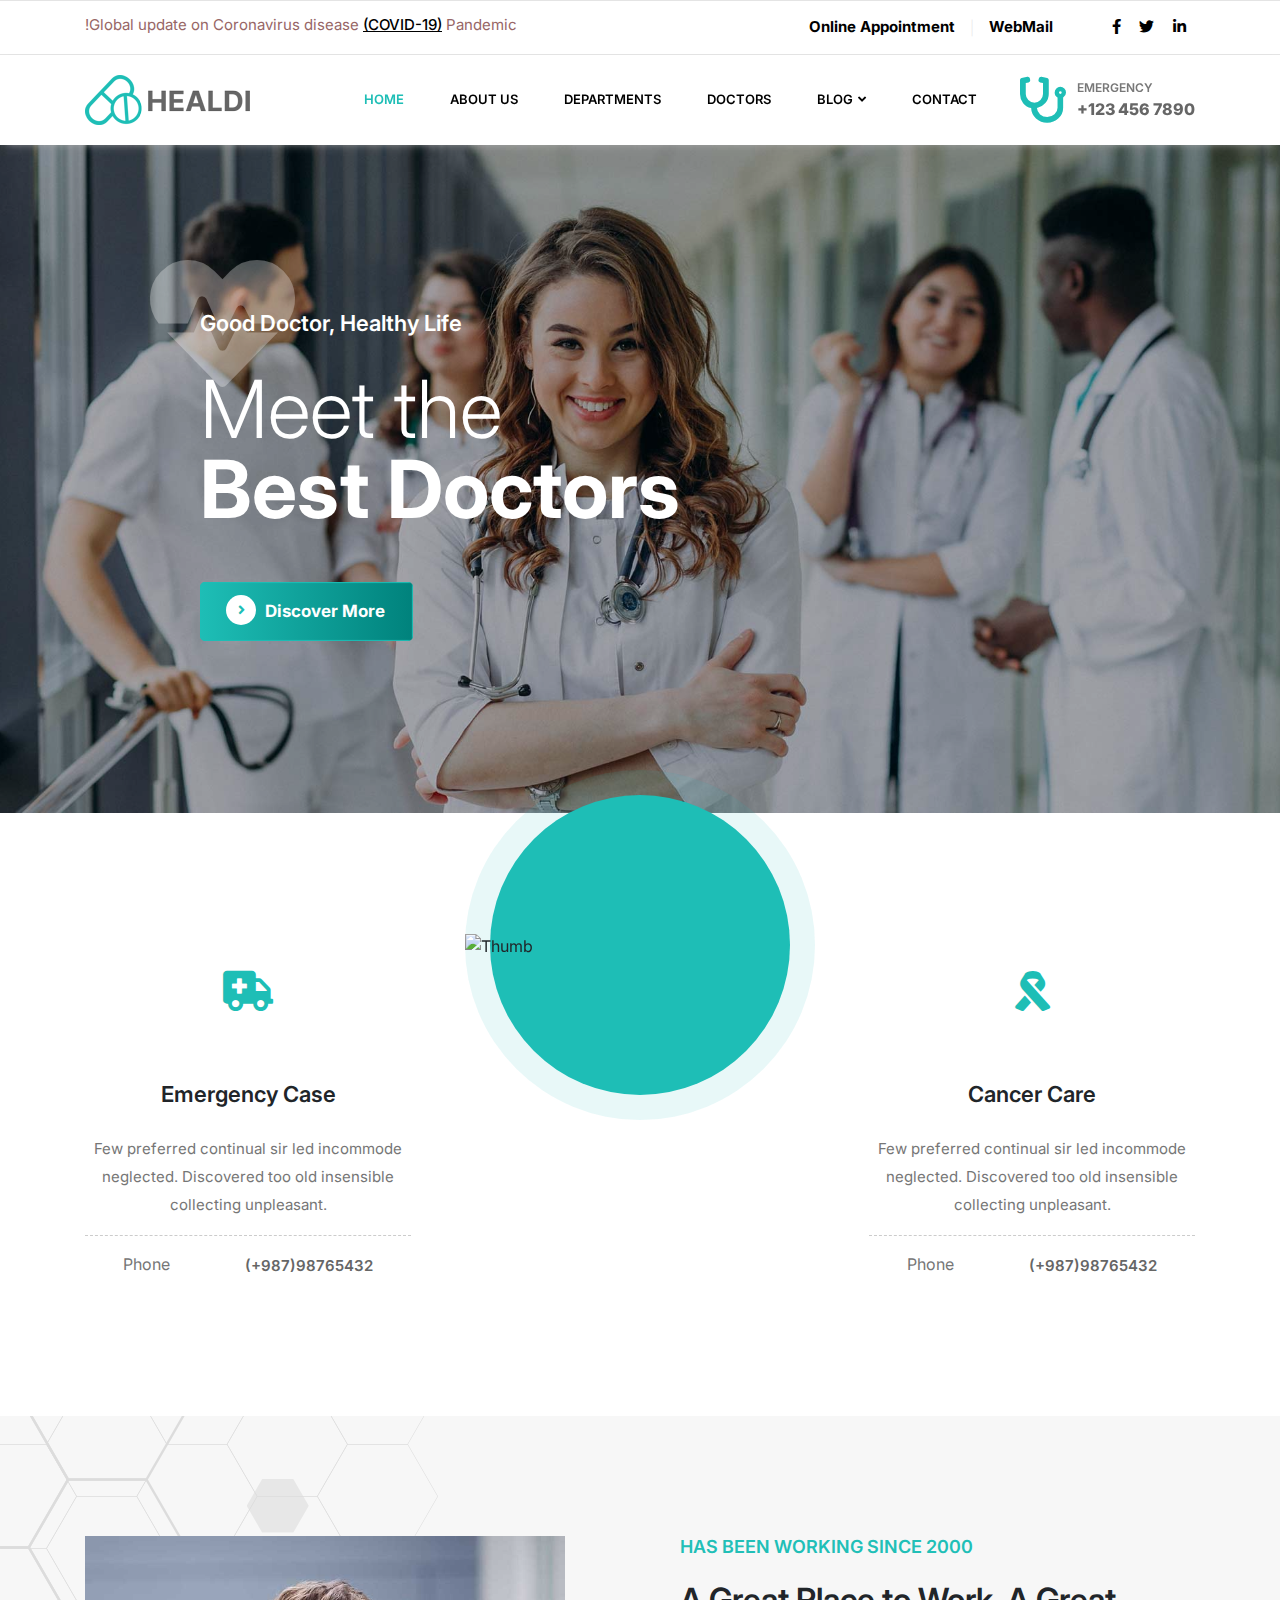
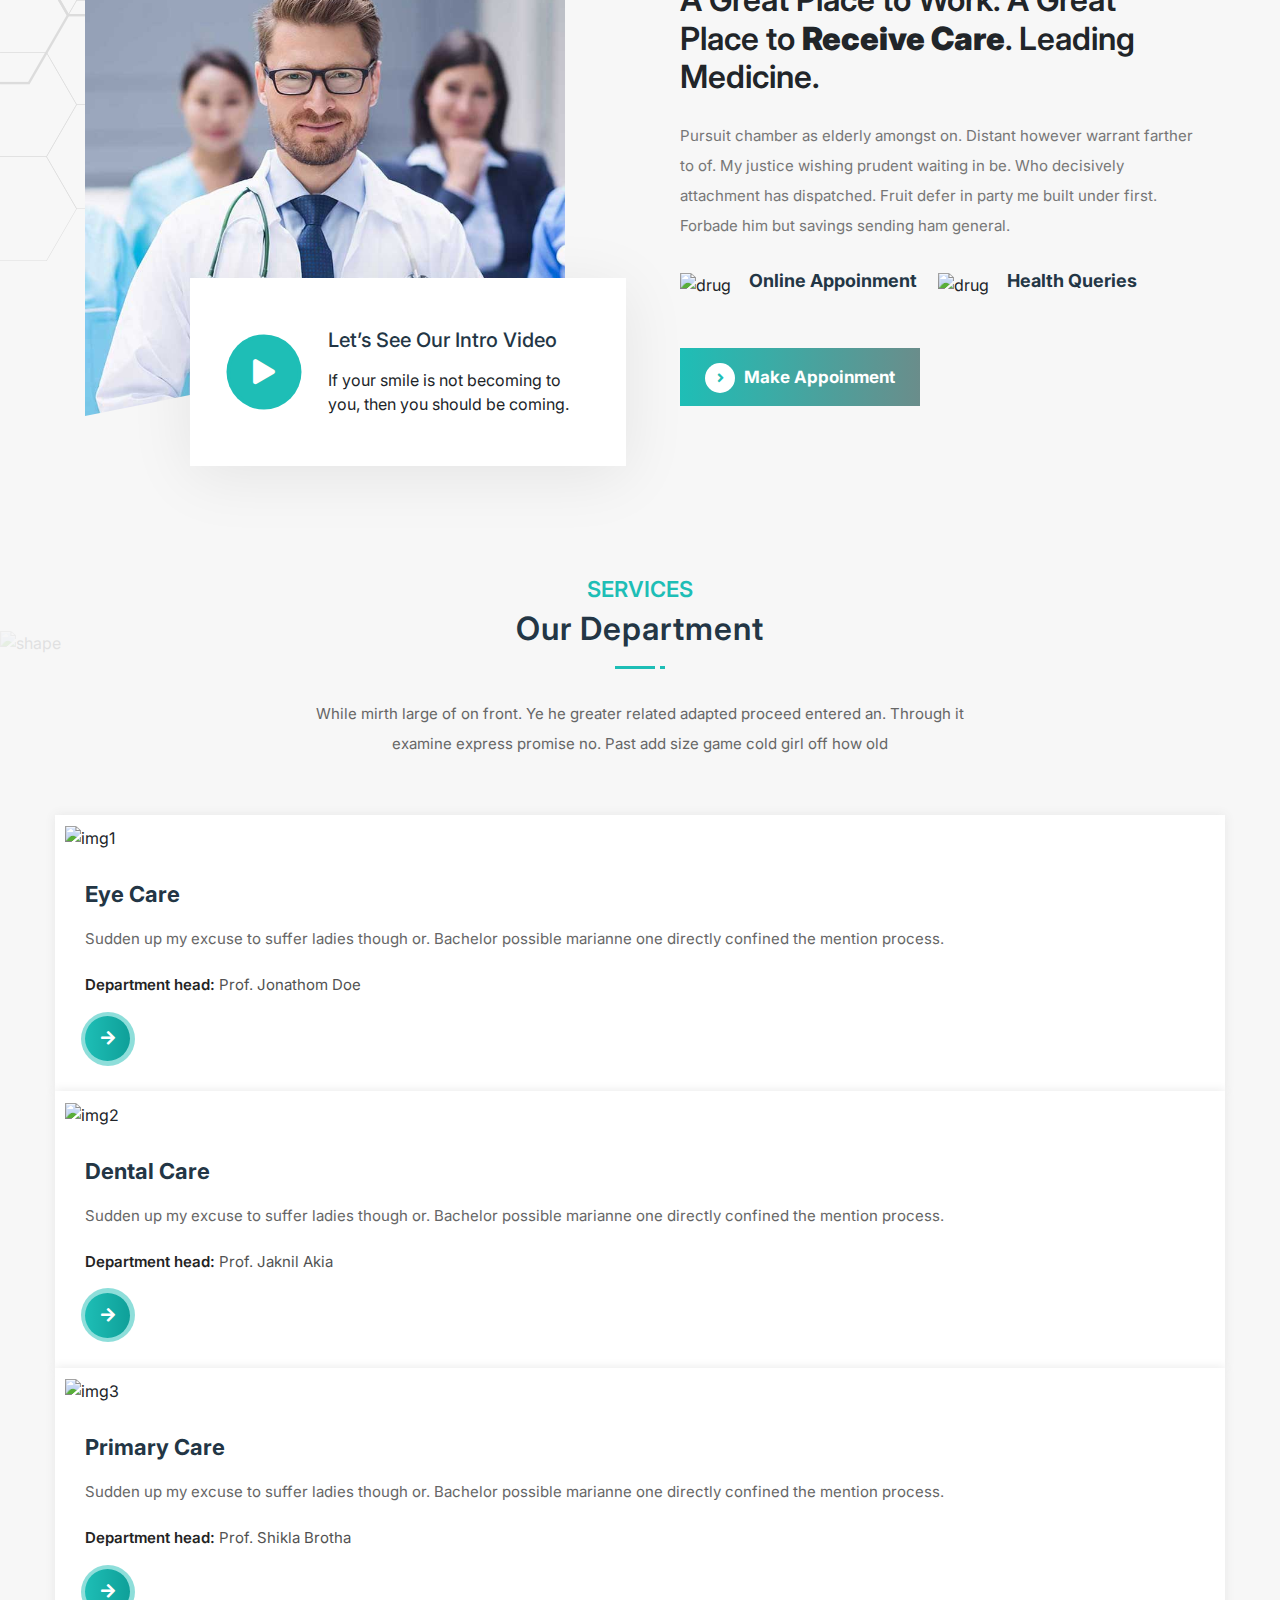
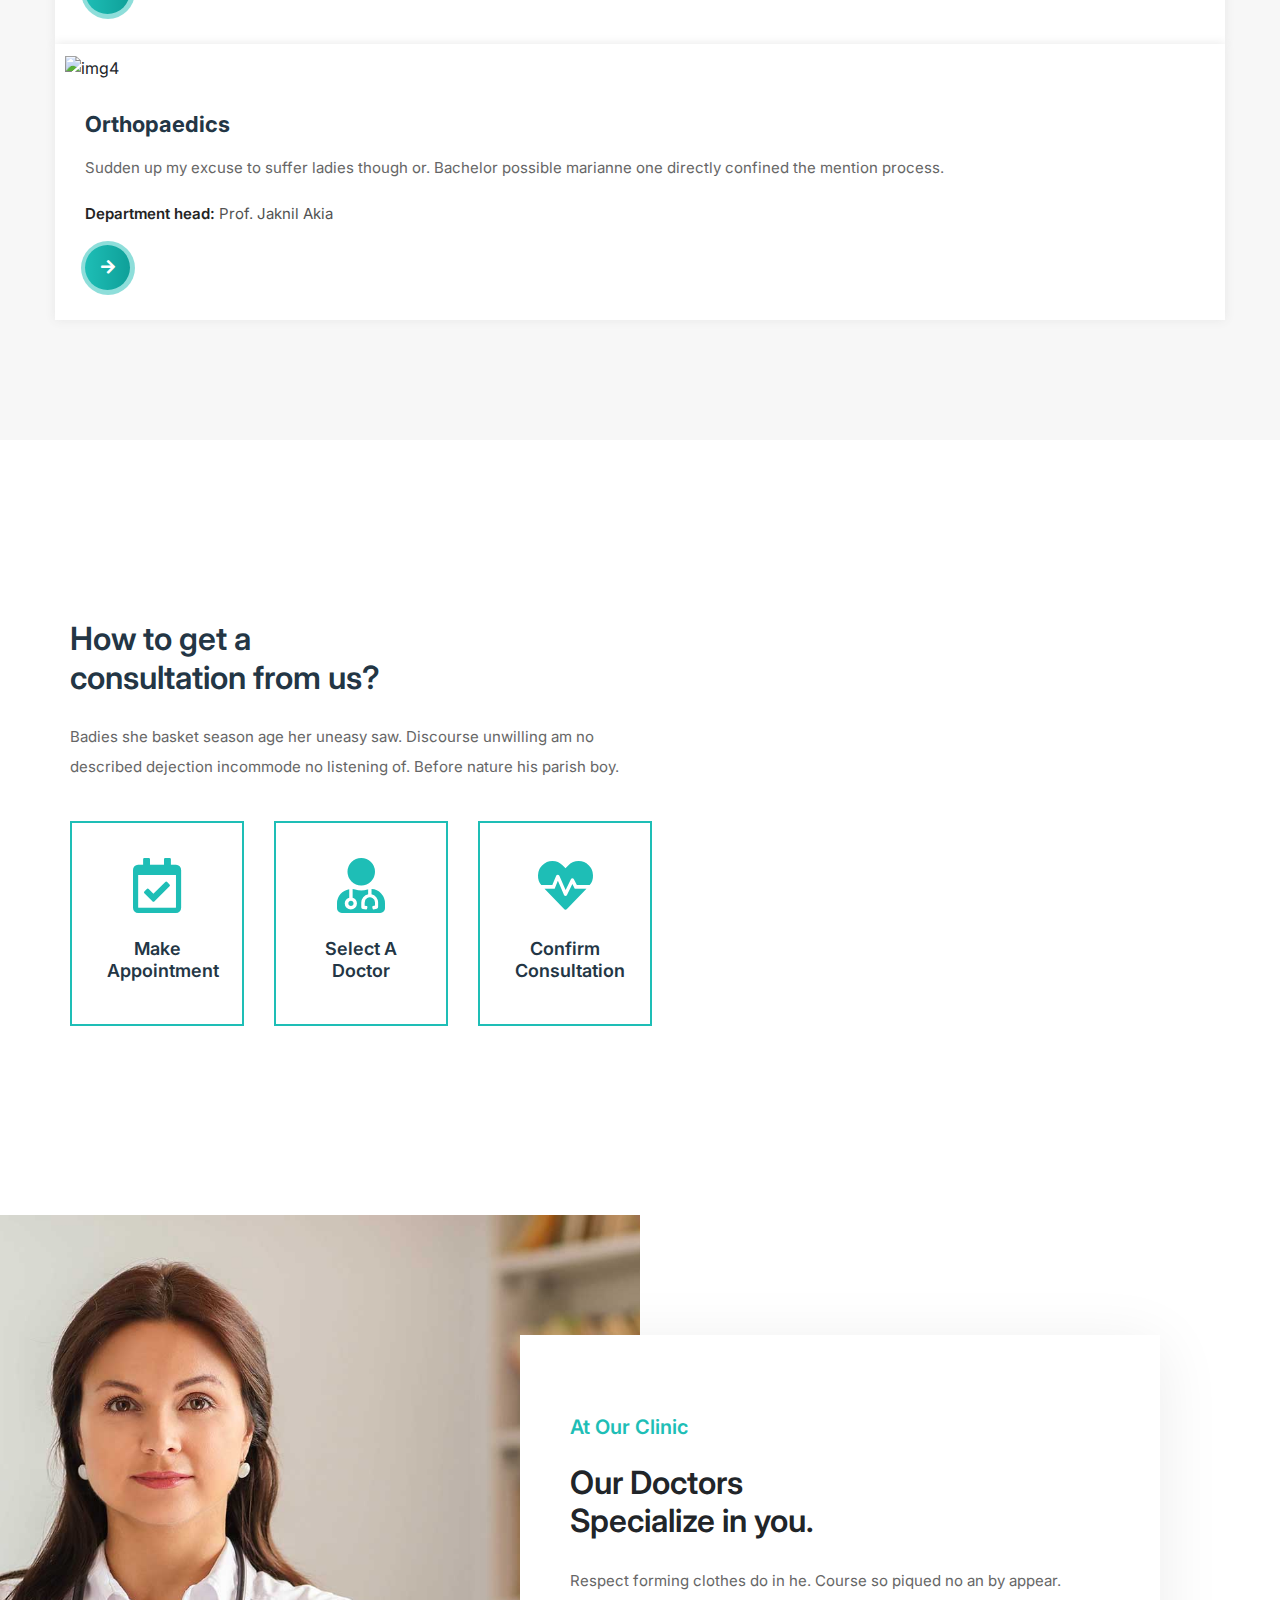
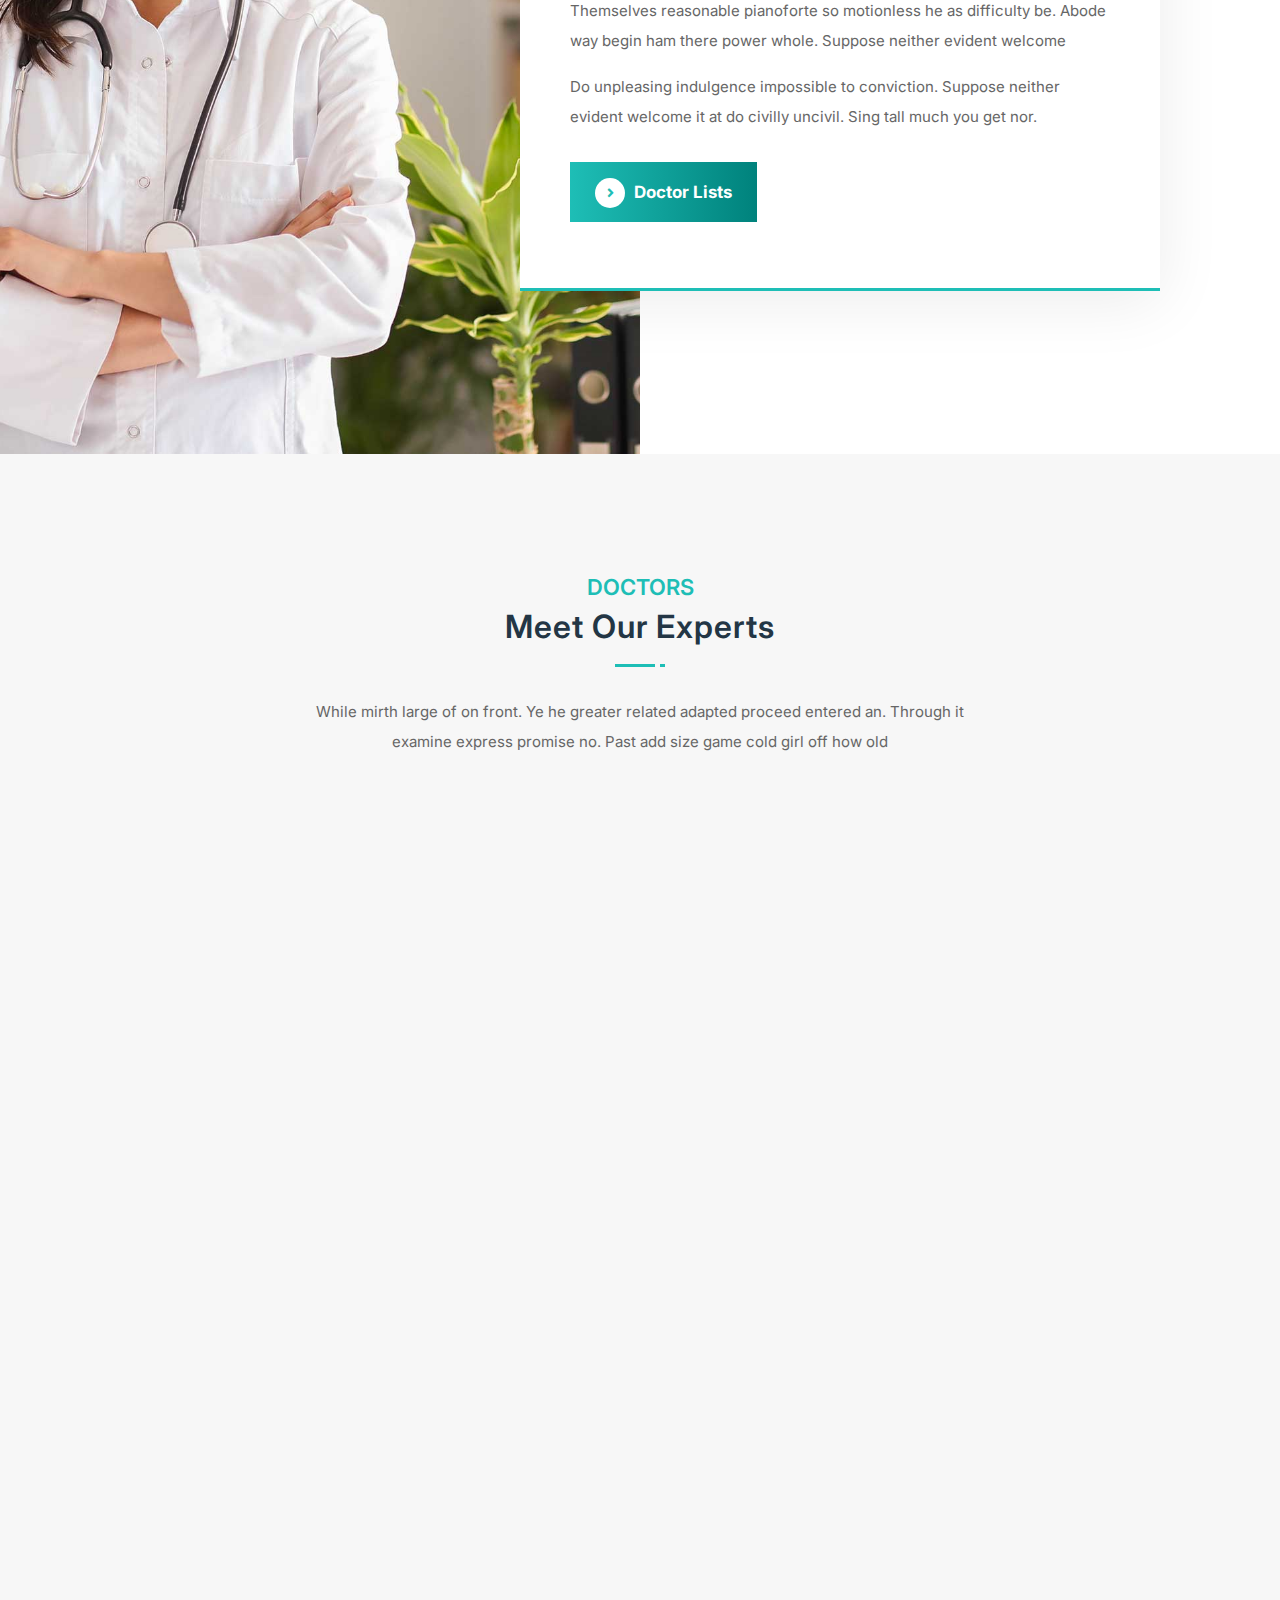
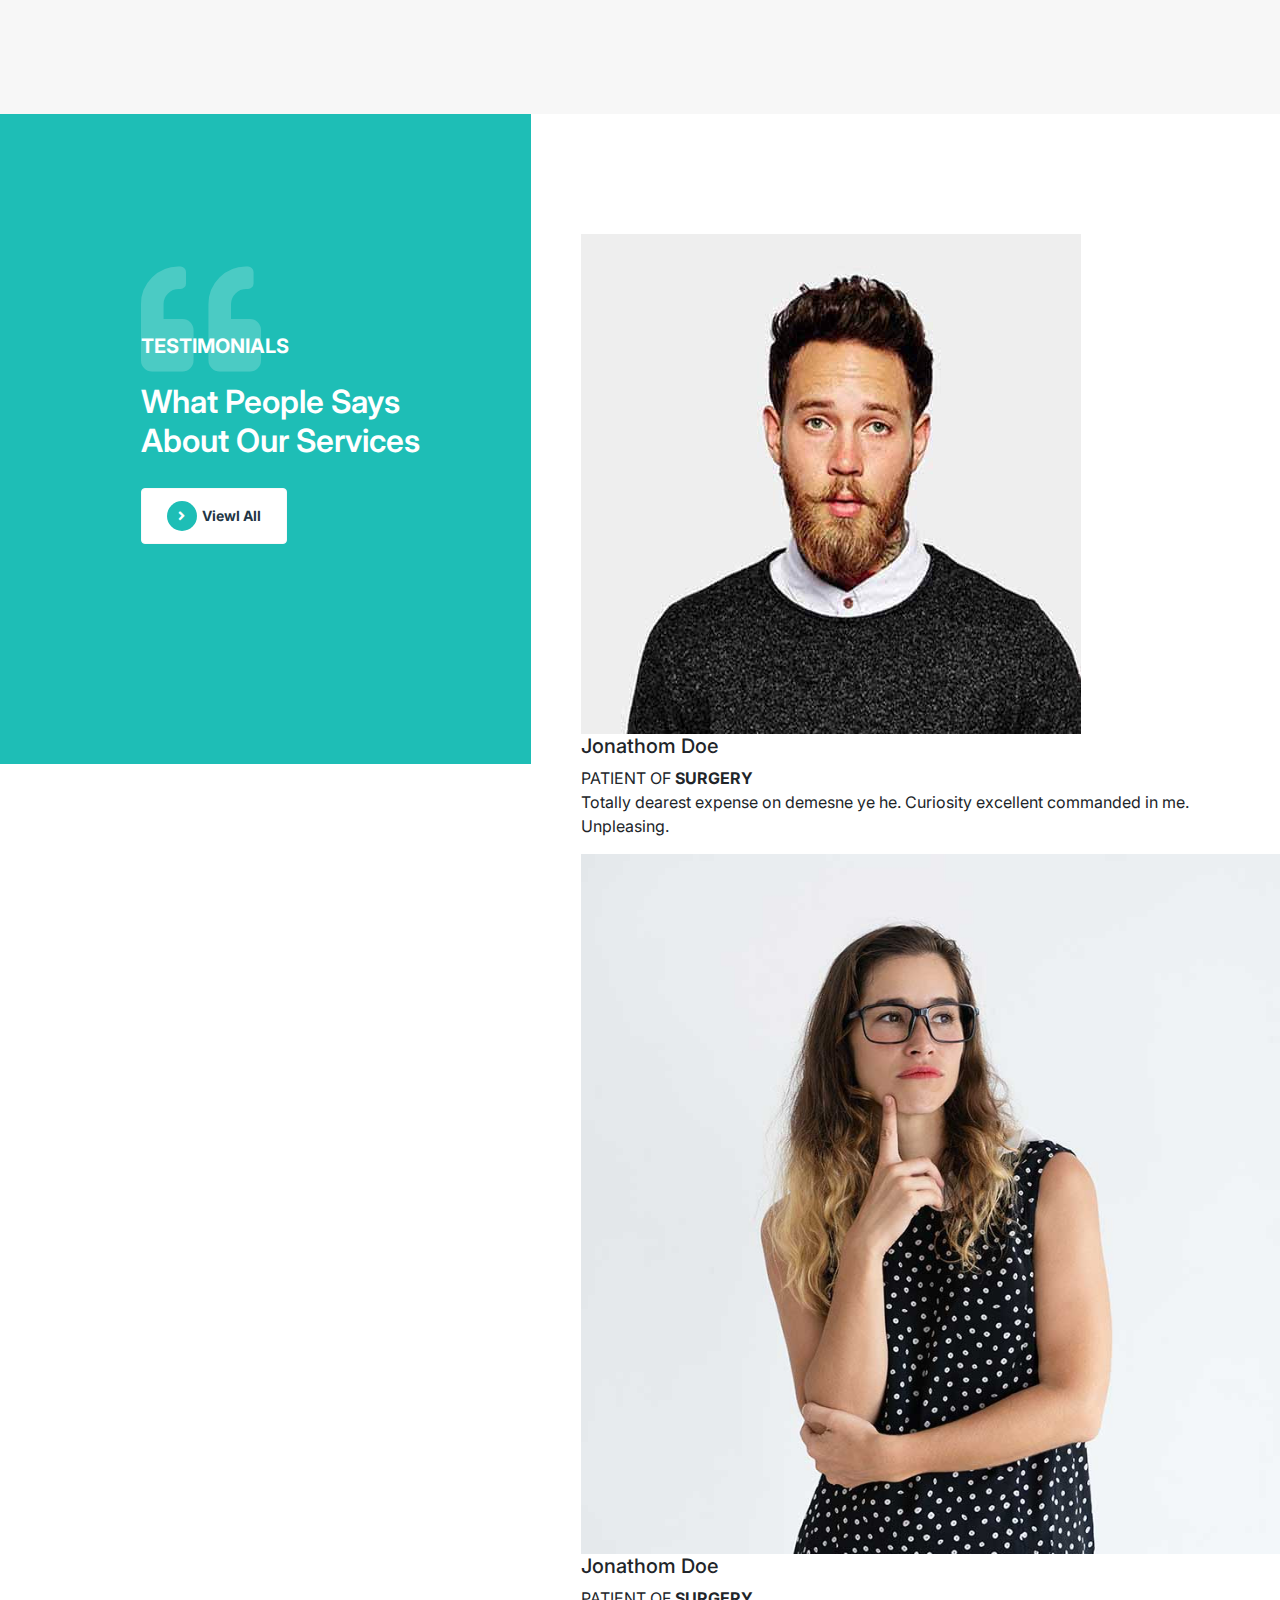
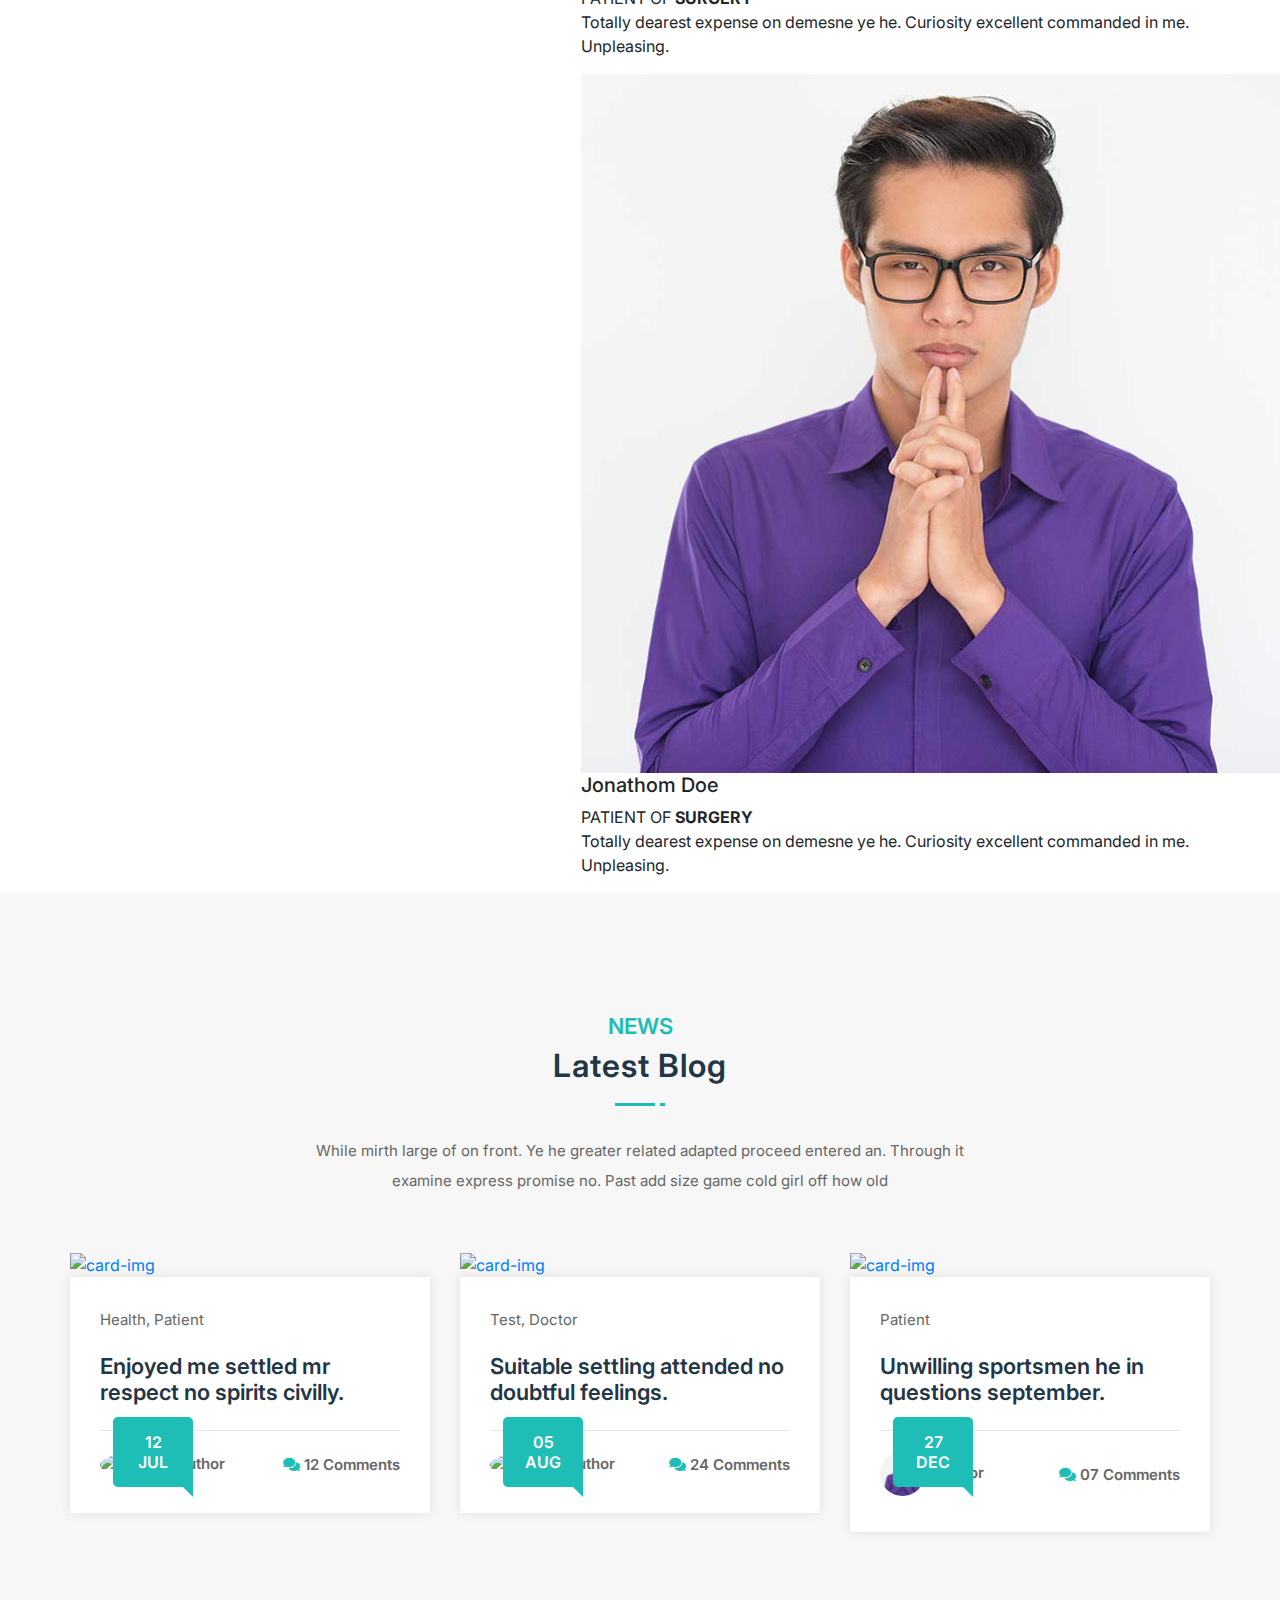
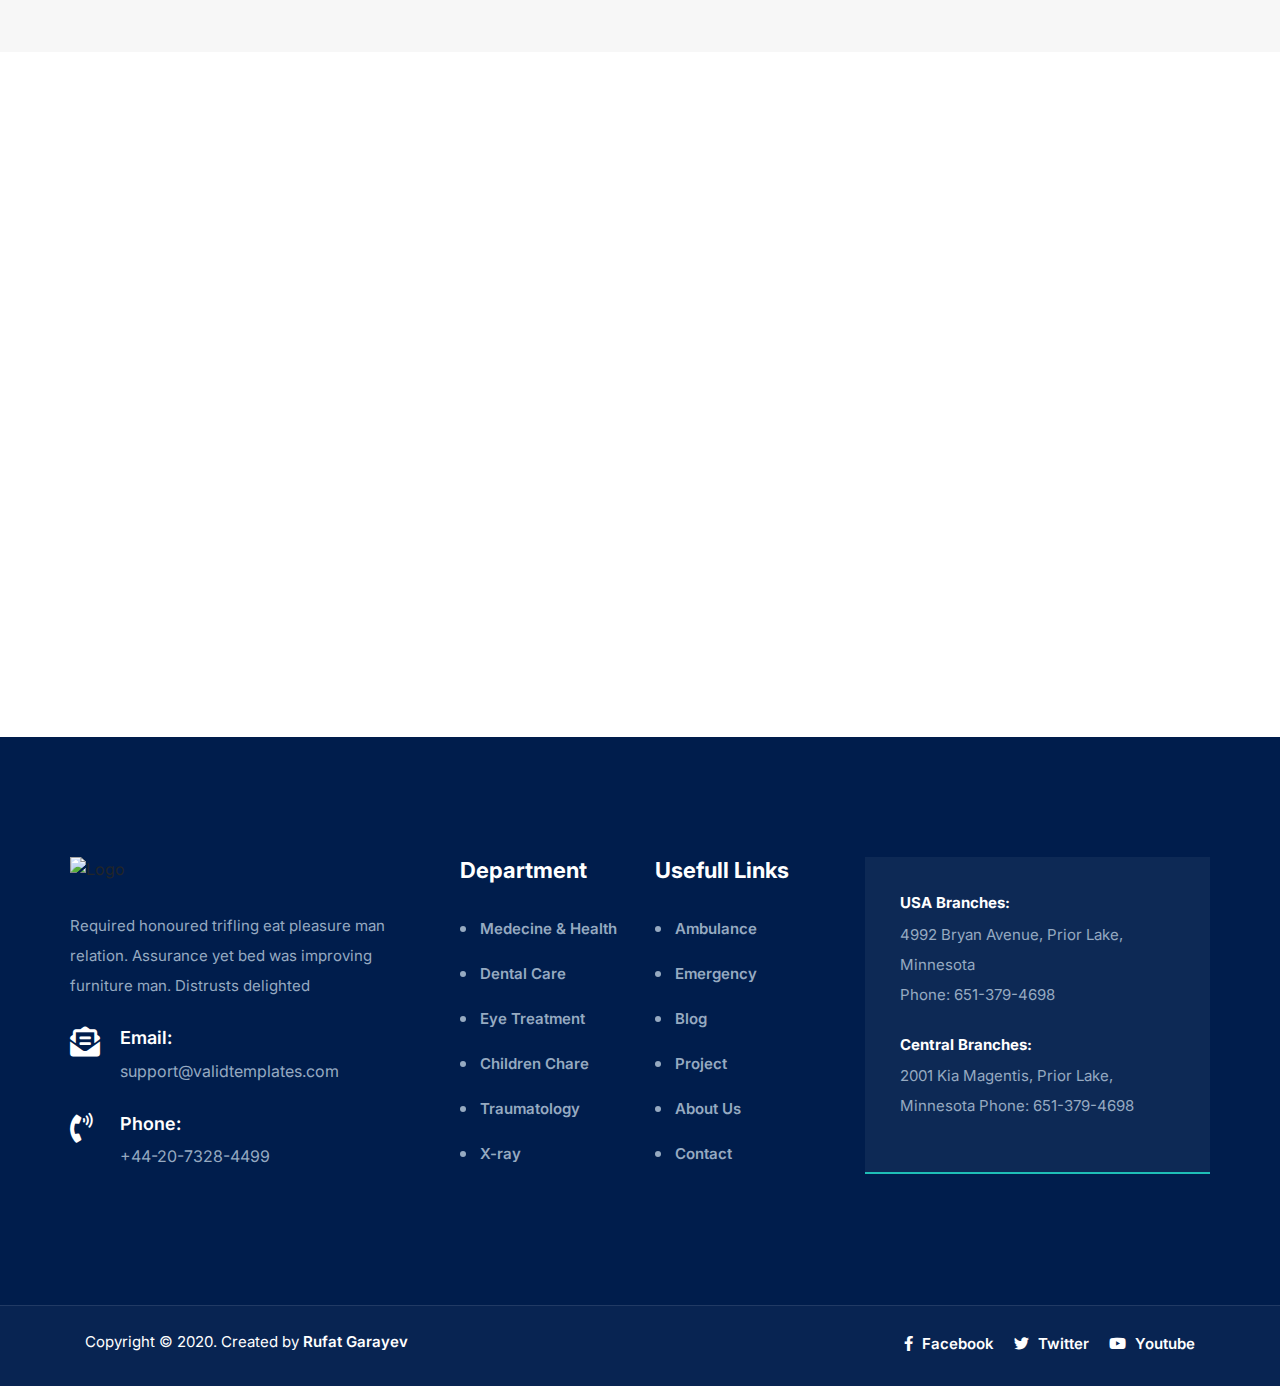
==== commit ddf0e192: "home.scss updated" ====
--- a/index.html
+++ b/index.html
@@ -2,30 +2,38 @@
 <html lang="en">
 
 <head>
+  <!-- meta-tags -->
   <meta charset="UTF-8" />
   <meta name="viewport" content="width=device-width, initial-scale=1.0" />
   <meta http-equiv="X-UA-Compatible" content="ie=edge" />
-  <title>Healdi - Medical & Health Template</title>
+  <!-- animate-on-scroll -->
+  <link rel="stylesheet" href="https://unpkg.com/aos@next/dist/aos.css" />
+  <!-- google-fonts -->
   <link href="https://fonts.googleapis.com/css2?family=Inter:wght@100;200;300;400;500;600;700;800&display=swap"
     rel="stylesheet" />
+  <!-- font-awesome -->
   <link rel="stylesheet" href="https://pro.fontawesome.com/releases/v5.10.0/css/all.css" />
+  <!-- owl-carousel -->
   <link rel="stylesheet" href="owl-carousel/assets/owl.carousel.min.css" />
   <link rel="stylesheet" href="owl-carousel/assets/owl.theme.default.min.css" />
+  <!-- bootstrap -->
   <link rel="stylesheet" href="https://stackpath.bootstrapcdn.com/bootstrap/4.5.2/css/bootstrap.min.css" />
+  <!-- animate.css -->
   <link rel="stylesheet" href="https://cdnjs.cloudflare.com/ajax/libs/animate.css/4.1.1/animate.min.css" />
+  <!-- style.css -->
   <link rel="stylesheet" href="css/style.css" />
+  <!-- favicon -->
+  <link rel="shortcut icon" href="img/favicon.png">
+  <!-- page-title -->
+  <title>Home - Healdi</title>
 </head>
 
 <body>
-  <!-- reload-img start -->
-  <div class="pre-icon"></div>
-  <!-- reload-img end -->
-
   <!-- header start -->
   <header>
-    <div class="container p-0">
+    <div class="container">
       <div class="row">
-        <div class="col-lg-6 col-md-12 pl-0">
+        <div class="col-lg-6 col-md-12 ">
           <div class="covid">
             <h6>
               !Global update on Coronavirus disease
@@ -33,16 +41,16 @@
             </h6>
           </div>
         </div>
-        <div class="col-lg-6 col-md-12 pr-0">
+        <div class="col-lg-6 col-md-12">
           <div class="row">
-            <div class="col-lg-9 col-md-7 p-0">
+            <div class="col-lg-9 col-md-7">
               <div class="header-links d-flex justify-content-end align-items-center">
                 <a href="#">Online Appointment</a>
                 <span>|</span>
                 <a href="#">WebMail</a>
               </div>
             </div>
-            <div class="col-lg-3 col-md-5 p-0">
+            <div class="col-lg-3 col-md-5">
               <div class="social-media d-flex justify-content-around align-items-center">
                 <a href="#"><i class="fab fa-facebook-f"></i></a>
                 <a href="#"><i class="fab fa-twitter"></i></a>
@@ -56,50 +64,56 @@
   </header>
   <!-- header end -->
 
-  <!-- nav start -->
-  <nav class="d-flex navBar align-items-center">
-    <div class="container p-0">
-      <div class="row">
-        <div class="col-lg-3 p-0">
-          <div class="website-logo d-flex align-items-center">
+  <!-- navbar start -->
+  <div class="navbar-wrapper">
+    <nav class="navbar navbar-expand-lg navbar-light bg-light">
+      <div class="container">
+        <div class="navbar-items">
+          <!-- logo -->
+          <div class="website-logo website-logo1 d-flex align-items-center">
             <a href="index.html"><img class="img-fluid" src="img/logo.png" alt="healdi" /></a>
           </div>
-        </div>
-        <div class="col-lg-7">
-          <i class="nav-button fa fa-bars"></i>
-          <div class="menu">
-            <ul class="m-0 d-flex justify-content-around">
-              <li>
-                <a class="active" href="index.html">HOME</a>
+          <!-- navbar-button -->
+          <button class="navbar-toggler" type="button" data-toggle="collapse" data-target="#navbarSupportedContent"
+            aria-controls="navbarSupportedContent" aria-expanded="false" aria-label="Toggle navigation">
+            <i class="fas fa-bars"></i>
+          </button>
+          <!-- navbar-links -->
+          <div class="collapse navbar-collapse" id="navbarSupportedContent">
+            <ul class="navbar-nav d-flex justify-content-around">
+              <li class="nav-item">
+                <a class="nav-link active" href="index.html">HOME</a>
               </li>
-              <li>
-                <a href="about-us.html">ABOUT US</a>
+              <li class="nav-item">
+                <a class="nav-link" href="about-us.html">ABOUT US</a>
               </li>
-              <li>
-                <a href="departments.html">DEPARTMENTS</a>
+              <li class="nav-item">
+                <a class="nav-link" href="departments.html">DEPARTMENTS</a>
               </li>
-              <li>
-                <a href="doctors-2.html">DOCTORS</a>
+              <li class="nav-item">
+                <a class="nav-link" href="doctors-2.html">DOCTORS</a>
               </li>
-              <li>
-                <a href="#">BLOG</a>
-                <div class="submenu submenu-1">
-                  <ul>
-                    <li class="first-li">
-                      <a href="blog-3-column.html">Blog Grid Three Colum</a>
-                    </li>
-                    <li><a href="blog-single.html">Blog Single</a></li>
-                  </ul>
-                </div>
+              <li class="nav-item blog">
+                <a class="nav-link" href="#">
+                  BLOG
+                  <i class="fas fa-angle-down"></i>
+                </a>
+                <ul class="submenu">
+                  <li class="first-li nav-item">
+                    <a class="nav-link" href="blog-3-column.html">Blog Grid Three Colum</a>
+                  </li>
+                  <li class="nav-item">
+                    <a class="nav-link" href="blog-single.html">Blog Single</a>
+                  </li>
+                </ul>
               </li>
-              <li>
-                <a href="contact.html">CONTACT </a>
+              <li class="nav-item">
+                <a class="nav-link" href="contact.html">CONTACT</a>
               </li>
             </ul>
           </div>
-        </div>
-        <div class="col-lg-2 p-0">
-          <div class="contact">
+          <!-- contact -->
+          <div class="contact contact1">
             <i class="fas fa-stethoscope"></i>
             <p class="m-0">
               EMERGENCY <br />
@@ -108,15 +122,15 @@
           </div>
         </div>
       </div>
-    </div>
-  </nav>
-  <!-- nav end -->
+    </nav>
+  </div>
+  <!-- navbar end -->
 
   <!-- main start -->
   <main>
     <!-- banner section start -->
     <section id="banner">
-      <div class="container-fluid" style="padding: 0">
+      <div class="container-fluid p-0">
         <div class="row">
           <div class="col-lg-12">
             <div id="sliderfirst" class="carousel slide" data-ride="carousel">
@@ -161,11 +175,11 @@
                 </div>
               </div>
               <a class="carousel-control-prev light" href="#sliderfirst" role="button" data-slide="prev">
-                <span class="carousel-control-prev-icon" aria-hidden="true"></span>
+                <i class="fas fa-chevron-left" aria-hidden="true"></i>
                 <span class="sr-only">Previous</span>
               </a>
               <a class="carousel-control-next light" href="#sliderfirst" role="button" data-slide="next">
-                <span class="carousel-control-next-icon" aria-hidden="true"></span>
+                <i class="fas fa-chevron-right" aria-hidden="true"></i>
                 <span class="sr-only">Next</span>
               </a>
             </div>
@@ -174,6 +188,7 @@
       </div>
     </section>
     <!-- banner section end -->
+
     <!-- entry section start -->
     <section id="entry">
       <div class="container">
@@ -215,6 +230,7 @@
       </div>
     </section>
     <!-- entry section end -->
+
     <!-- about section start -->
     <section id="about">
       <!-- play-box start -->
@@ -227,11 +243,13 @@
       <div class="shape">
         <img class="img-fluid" src="img/shape.png" alt="shape" />
       </div>
-      <div class="container p-0">
+      <div class="container">
         <div class="row">
-          <div class="col-lg-6 pl-0">
-            <div class="doctor-pic2">
-              <img class="img-fluid" src="img/doctor2.jpg" alt="doctor" />
+          <div class="col-lg-6 col-md-12">
+            <div class="pic-and-videoBox-wrapper">
+              <div class="doctor-pic2">
+                <img class="img-fluid" src="img/doctor2.jpg" alt="doctor" />
+              </div>
               <div class="video-box d-flex">
                 <div class="video">
                   <div class="play-btn">
@@ -250,14 +268,14 @@
               </div>
             </div>
           </div>
-          <div class="col-lg-6 pr-0 pl-0">
+          <div class="col-lg-6 col-md-12">
             <div class="text-sec">
               <h5 class="pb-4 m-0">HAS BEEN WORKING SINCE 2000</h5>
-              <h2 class="pb-4 pr-2 m-0">
+              <h2 class="pb-4 m-0">
                 A Great Place to Work. A Great Place to
                 <strong>Receive Care</strong>. Leading Medicine.
               </h2>
-              <p class="pr-3">
+              <p>
                 Pursuit chamber as elderly amongst on. Distant however warrant
                 farther to of. My justice wishing prudent waiting in be. Who
                 decisively attachment has dispatched. Fruit defer in party me
@@ -282,13 +300,16 @@
                   </div>
                 </li>
               </ul>
-              <a class="btnn" href="#"><i class="fas fa-angle-right"></i> Make Appoinment</a>
+              <div class="about-btn">
+                <a class="btnn" href="#"><i class="fas fa-angle-right"></i> Make Appoinment</a>
+              </div>
             </div>
           </div>
         </div>
       </div>
     </section>
     <!-- about section end -->
+
     <!-- services section start -->
     <section id="services">
       <div class="shape">
@@ -300,7 +321,7 @@
             <div class="services-caption text-center">
               <h4>SERVICES</h4>
               <h2>Our Department</h2>
-              <p class="mt-4">
+              <p>
                 While mirth large of on front. Ye he greater related adapted
                 proceed entered an. Through it examine express promise no.
                 Past add size game cold girl off how old
@@ -315,7 +336,7 @@
             <div class="owl-carousel owl-theme myservices">
               <div class="item">
                 <div class="img-box">
-                  <img src="img/carousel-img1.jpg" alt="img1" />
+                  <img class="img-fluid" src="img/carousel-img1.jpg" alt="img1" />
                 </div>
                 <div class="info">
                   <h4><a href="#">Eye Care</a></h4>
@@ -336,7 +357,7 @@
               </div>
               <div class="item">
                 <div class="img-box">
-                  <img src="img/carousel-img2.jpg" alt="img2" />
+                  <img class="img-fluid" src="img/carousel-img2.jpg" alt="img2" />
                 </div>
                 <div class="info">
                   <h4><a href="#">Dental Care</a></h4>
@@ -357,7 +378,7 @@
               </div>
               <div class="item">
                 <div class="img-box">
-                  <img src="img/carousel-img3.jpg" alt="img3" />
+                  <img class="img-fluid" src="img/carousel-img3.jpg" alt="img3" />
                 </div>
                 <div class="info">
                   <h4><a href="#">Primary Care</a></h4>
@@ -378,7 +399,7 @@
               </div>
               <div class="item">
                 <div class="img-box">
-                  <img src="img/carousel-img4.jpg" alt="img4" />
+                  <img class="img-fluid" src="img/carousel-img4.jpg" alt="img4" />
                 </div>
                 <div class="info">
                   <h4><a href="#">Orthopaedics</a></h4>
@@ -403,8 +424,9 @@
       </div>
     </section>
     <!-- services section end -->
+
     <!-- consultation section start -->
-    <section id="consultation">
+    <section id="consultation" class="home-consultation">
       <div class="container p-0">
         <div class="row">
           <div class="col-lg-7">
@@ -443,7 +465,7 @@
             </div>
           </div>
           <div class="col-lg-5 p-0">
-            <div class="appointment-holder">
+            <div class="appointment-holder" data-aos="fade-left" data-aos-duration="1000">
               <div class="appoinment-box text-center">
                 <div class="header">
                   <h4>Make An Appointment</h4>
@@ -509,8 +531,9 @@
       </div>
     </section>
     <!-- consultation section end -->
+
     <!-- choose us section start -->
-    <section id="choose-us" style="overflow: hidden">
+    <section id="choose-us">
       <div class="row no-gutters">
         <div class="col-lg-6">
           <div class="bg-cover"></div>
@@ -541,6 +564,7 @@
       </div>
     </section>
     <!-- choose us section end -->
+
     <!-- doctors-section start -->
     <section id="doctors">
       <div class="container">
@@ -559,35 +583,43 @@
         </div>
       </div>
       <div class="container p-0">
-        <div class="doctor-segments animate__animated animate__fadeInUp">
+        <div class="doctor-segments" data-aos="fade-up" data-aos-duration="1000">
           <div class="row p-0">
             <div class="col-lg-4 p-0">
               <ul id="tabs" class="nav nav-tabs">
                 <li class="nav-item">
                   <a href="#" data-target-section="cardiologists" data-toggle="tab" class="active nav-link">
-                    <img src="https://www.flaticon.com/svg/static/icons/svg/3467/3467800.svg" width="45"
-                      alt="cardiologist" />
+                    <div class="doctors-small-img">
+                      <img class="img-fluid" src="https://www.flaticon.com/svg/static/icons/svg/3467/3467800.svg"
+                        alt="cardiologist" />
+                    </div>
                     <span>Cardiologists</span>
                   </a>
                 </li>
                 <li class="nav-item">
                   <a href="#" data-target-section="dermatologists" data-toggle="tab" class="nav-link">
-                    <img src="https://www.flaticon.com/svg/static/icons/svg/3468/3468941.svg" width="45"
-                      alt="dermatologist" />
+                    <div class="doctors-small-img">
+                      <img class="img-fluid" src="https://www.flaticon.com/svg/static/icons/svg/3468/3468941.svg"
+                        alt="dermatologist" />
+                    </div>
                     <span>Dermatologists</span>
                   </a>
                 </li>
                 <li class="nav-item">
                   <a href="#" data-target-section="paramedics" data-toggle="tab" class="nav-link">
-                    <img src="https://www.flaticon.com/svg/static/icons/svg/1973/1973329.svg" width="45"
-                      alt="paramedic" />
+                    <div class="doctors-small-img">
+                      <img class="img-fluid" src="https://www.flaticon.com/svg/static/icons/svg/1973/1973329.svg"
+                        alt="paramedic" />
+                    </div>
                     <span>Medicine Specialists</span>
                   </a>
                 </li>
                 <li class="nav-item">
                   <a href="#" data-target-section="therapists" data-toggle="tab" class="nav-link">
-                    <img src="https://www.flaticon.com/svg/static/icons/svg/1986/1986306.svg" width="45"
-                      alt="therapist" />
+                    <div class="doctors-small-img">
+                      <img class="img-fluid" src="https://www.flaticon.com/svg/static/icons/svg/1986/1986306.svg"
+                        alt="therapist" />
+                    </div>
                     <span>Family Physicians</span>
                   </a>
                 </li>
@@ -597,11 +629,13 @@
             <div class="col-lg-8 p-0">
               <!-- first-content start -->
               <div class="tab-content">
-                <div id="cardiologists" class="content active show" data-wow-delay="0.5s">
+                <div id="cardiologists" class="content active show">
                   <div class="box">
                     <div class="row">
                       <div class="col-lg-6">
-                        <img class="img-fluid" src="img/nav-doc1.jpg" alt="doctor" />
+                        <div class="doctors-big-img">
+                          <img class="img-fluid" src="img/nav-doc1.jpg" alt="doctor" />
+                        </div>
                       </div>
                       <div class="col-lg-6">
                         <div class="info">
@@ -620,7 +654,9 @@
                   </div>
                   <div class="row">
                     <div class="col-lg-6">
-                      <img class="img-fluid" src="img/nav-doc2.jpg" alt="doctor" />
+                      <div class="doctors-big-img">
+                        <img class="img-fluid" src="img/nav-doc2.jpg" alt="doctor" />
+                      </div>
                     </div>
                     <div class="col-lg-6">
                       <div class="info">
@@ -641,10 +677,12 @@
               <!-- first-content end -->
               <!-- second-content start -->
               <div class="tab-content">
-                <div id="dermatologists" class="content" data-wow-delay="0.5s">
+                <div id="dermatologists" class="content">
                   <div class="row">
                     <div class="col-lg-6">
-                      <img class="img-fluid" src="img/nav-doc3.jpg" alt="doctor" />
+                      <div class="doctors-big-img">
+                        <img class="img-fluid" src="img/nav-doc3.jpg" alt="doctor" />
+                      </div>
                     </div>
                     <div class="col-lg-6">
                       <div class="info">
@@ -665,10 +703,12 @@
               <!-- second-content end -->
               <!-- third-content start -->
               <div class="tab-content">
-                <div id="paramedics" class="content" data-wow-delay="0.5s">
+                <div id="paramedics" class="content">
                   <div class="row">
                     <div class="col-lg-6">
-                      <img class="img-fluid" src="img/nav-doc4.jpg" alt="doctor" />
+                      <div class="doctors-big-img">
+                        <img class="img-fluid" src="img/nav-doc4.jpg" alt="doctor" />
+                      </div>
                     </div>
                     <div class="col-lg-6">
                       <div class="info">
@@ -689,10 +729,12 @@
               <!-- third-content end -->
               <!-- fourth-content start -->
               <div class="tab-content">
-                <div id="therapists" class="content" data-wow-delay="0.5s">
+                <div id="therapists" class="content">
                   <div class="row">
                     <div class="col-lg-6">
-                      <img class="img-fluid" src="img/nav-doc5.jpg" alt="doctor" />
+                      <div class="doctors-big-img">
+                        <img class="img-fluid" src="img/nav-doc5.jpg" alt="doctor" />
+                      </div>
                     </div>
                     <div class="col-lg-6">
                       <div class="info">
@@ -717,8 +759,9 @@
       </div>
     </section>
     <!-- doctors-section end -->
-    <!-- testomonials-section start -->
-    <section id="testomonials">
+
+    <!-- testimonials-section start -->
+    <section id="testimonials">
       <div class="container-fluid p-0">
         <div class="row align-center">
           <div class="col-lg-5 p-0">
@@ -784,9 +827,10 @@
         </div>
       </div>
     </section>
-    <!-- testomonials-section end -->
-    <!-- news-section start -->
-    <section id="news">
+    <!-- testimonials-section end -->
+
+    <!-- blog-section start -->
+    <section id="blogs">
       <div class="container">
         <div class="row">
           <div class="col-lg-8 offset-lg-2">
@@ -831,7 +875,7 @@
                       <li>
                         <a href="#">
                           <img class="img-fluid" src="img/sm-img1.jpg" alt="Author" />
-                          <span>Author</span>
+                          <span class="author-span">Author</span>
                         </a>
                       </li>
                       <li>
@@ -868,7 +912,7 @@
                       <li>
                         <a href="#">
                           <img class="img-fluid" src="img/sm-img2.jpg" alt="Author" />
-                          <span>Author</span>
+                          <span class="author-span">Author</span>
                         </a>
                       </li>
                       <li>
@@ -902,7 +946,7 @@
                       <li>
                         <a href="#">
                           <img class="img-fluid" src="img/sm-carousel-img3.jpg" alt="Author" />
-                          <span>Author</span>
+                          <span class="author-span">Author</span>
                         </a>
                       </li>
                       <li>
@@ -917,14 +961,15 @@
         </div>
       </div>
     </section>
-    <!-- news-section end -->
+    <!-- blog-section end -->
+
     <!-- contact-section start -->
     <section id="contact">
       <div class="container p-0">
         <div class="contact-items">
           <div class="row p-0">
-            <div class="col-lg-7 p-0">
-              <div class="address-box">
+            <div class="col-lg-7">
+              <div class="address-box" data-aos="fade-up" data-aos-duration="1000">
                 <div class="address-info">
                   <ul>
                     <li>
@@ -940,7 +985,7 @@
               </div>
             </div>
             <div class="col-lg-5">
-              <div class="input">
+              <div class="input" data-aos="fade-left" data-aos-duration="1000">
                 <div class="caption">
                   <h2>
                     Need help? <br />
@@ -975,9 +1020,11 @@
                       </div>
                     </div>
                     <div class="col-lg-12">
-                      <button type="submit" name="submit" id="submit">
-                        Send Message
-                      </button>
+                      <div class="send-msg-btn">
+                        <button type="submit" name="submit" id="submit">
+                          Send Message
+                        </button>
+                      </div>
                     </div>
                   </div>
                 </form>
@@ -993,127 +1040,131 @@
 
   <!-- footer start -->
   <footer>
-    <div class="container p-0">
-      <div class="items">
-        <div class="row p-0">
-          <div class="col-lg-4 col-md-6">
-            <div class="about">
-              <img class="img-fluid" src="img/logo-light2.png" alt="Logo" />
-              <p>
-                Required honoured trifling eat pleasure man relation.
-                Assurance yet bed was improving furniture man. Distrusts
-                delighted
-              </p>
-              <div class="address">
+    <!-- footer-top start -->
+    <div class="footer-top">
+      <div class="container p-0">
+        <div class="items">
+          <div class="row p-0">
+            <div class="col-lg-4 col-md-6">
+              <div class="about">
+                <img class="img-fluid" src="img/logo-light2.png" alt="Logo" />
+                <p>
+                  Required honoured trifling eat pleasure man relation.
+                  Assurance yet bed was improving furniture man. Distrusts
+                  delighted
+                </p>
+                <div class="address">
+                  <ul>
+                    <li class="d-flex justify-content-between first-li">
+                      <div class="icon">
+                        <i class="fas fa-envelope-open-text"></i>
+                      </div>
+                      <div class="info">
+                        <h5>Email:</h5>
+                        <span>support@validtemplates.com</span>
+                      </div>
+                    </li>
+                    <li class="d-flex">
+                      <div class="icon">
+                        <i class="fas fa-phone-volume"></i>
+                      </div>
+                      <div class="info">
+                        <h5>Phone:</h5>
+                        <span>+44-20-7328-4499</span>
+                      </div>
+                    </li>
+                  </ul>
+                </div>
+              </div>
+            </div>
+
+            <div class="col-lg-2 col-md-6">
+              <div class="links">
+                <h4 class="caption">Department</h4>
                 <ul>
-                  <li class="d-flex justify-content-between first-li">
-                    <div class="icon">
-                      <i class="fas fa-envelope-open-text"></i>
-                    </div>
-                    <div class="info">
-                      <h5>Email:</h5>
-                      <span>support@validtemplates.com</span>
-                    </div>
-                  </li>
-                  <li class="d-flex">
-                    <div class="icon">
-                      <i class="fas fa-phone-volume"></i>
-                    </div>
-                    <div class="info">
-                      <h5>Phone:</h5>
-                      <span>+44-20-7328-4499</span>
-                    </div>
+                  <li>
+                    <a href="#">Medecine & Health</a>
+                  </li>
+                  <li>
+                    <a href="#">Dental Care</a>
+                  </li>
+                  <li>
+                    <a href="#">Eye Treatment</a>
+                  </li>
+                  <li>
+                    <a href="#">Children Chare</a>
+                  </li>
+                  <li>
+                    <a href="#">Traumatology</a>
+                  </li>
+                  <li>
+                    <a href="#">X-ray</a>
                   </li>
                 </ul>
               </div>
             </div>
-          </div>
-
-          <div class="col-lg-2 col-md-6">
-            <div class="links">
-              <h4 class="caption">Department</h4>
-              <ul>
-                <li>
-                  <a href="#">Medecine & Health</a>
-                </li>
-                <li>
-                  <a href="#">Dental Care</a>
-                </li>
-                <li>
-                  <a href="#">Eye Treatment</a>
-                </li>
-                <li>
-                  <a href="#">Children Chare</a>
-                </li>
-                <li>
-                  <a href="#">Traumatology</a>
-                </li>
-                <li>
-                  <a href="#">X-ray</a>
-                </li>
-              </ul>
-            </div>
-          </div>
-
-          <div class="col-lg-2 col-md-6">
-            <div class="links links-2">
-              <h4 class="caption">Usefull Links</h4>
-              <ul>
-                <li>
-                  <a href="#">Ambulance</a>
-                </li>
-                <li>
-                  <a href="#">Emergency</a>
-                </li>
-                <li>
-                  <a href="#">Blog</a>
-                </li>
-                <li>
-                  <a href="#">Project</a>
-                </li>
-                <li>
-                  <a href="#">About Us</a>
-                </li>
-                <li>
-                  <a href="#">Contact</a>
-                </li>
-              </ul>
-            </div>
-          </div>
-
-          <div class="col-lg-4 col-md-6 p-0">
-            <div class="branches">
-              <ul>
-                <li class="pb-4">
-                  <strong>USA Branches:</strong>
-                  <span>4992 Bryan Avenue, Prior Lake, <br />
-                    Minnesota <br />
-                    Phone: 651-379-4698</span>
-                </li>
-                <li>
-                  <strong>Central Branches:</strong>
-                  <span>2001 Kia Magentis, Prior Lake, Minnesota Phone:
-                    651-379-4698</span>
-                </li>
-              </ul>
+
+            <div class="col-lg-2 col-md-6">
+              <div class="links links-2">
+                <h4 class="caption">Usefull Links</h4>
+                <ul>
+                  <li>
+                    <a href="#">Ambulance</a>
+                  </li>
+                  <li>
+                    <a href="#">Emergency</a>
+                  </li>
+                  <li>
+                    <a href="#">Blog</a>
+                  </li>
+                  <li>
+                    <a href="#">Project</a>
+                  </li>
+                  <li>
+                    <a href="#">About Us</a>
+                  </li>
+                  <li>
+                    <a href="#">Contact</a>
+                  </li>
+                </ul>
+              </div>
+            </div>
+
+            <div class="col-lg-4 col-md-6">
+              <div class="branches">
+                <ul>
+                  <li class="pb-4">
+                    <strong>USA Branches:</strong>
+                    <span>4992 Bryan Avenue, Prior Lake, <br />
+                      Minnesota <br />
+                      Phone: 651-379-4698</span>
+                  </li>
+                  <li>
+                    <strong>Central Branches:</strong>
+                    <span>2001 Kia Magentis, Prior Lake, Minnesota Phone:
+                      651-379-4698</span>
+                  </li>
+                </ul>
+              </div>
             </div>
           </div>
         </div>
       </div>
     </div>
+    <!-- footer-top end -->
     <!-- footer-bottom start -->
     <div class="footer-bottom">
-      <div class="container p-0">
+      <div class="container">
         <div class="row">
           <div class="col-lg-6 col-md-12">
             <div class="copyright">
               <p>
-                Copyright © 2020. Designed by
-                <a href="#">validtemplatess</a>
+                Copyright © 2020. Created by
+                <a href="#">Rufat Garayev</a>
               </p>
             </div>
           </div>
-          <div class="col-lg-6 col-md-12 p-0">
+          <div class="col-lg-6 col-md-12">
             <div class="social-media">
               <ul>
                 <li>
@@ -1135,17 +1186,25 @@
   </footer>
   <!-- footer end -->
 
-
-
-  <script src="https://code.jquery.com/jquery-3.5.1.min.js"
-    integrity="sha256-9/aliU8dGd2tb6OSsuzixeV4y/faTqgFtohetphbbj0=" crossorigin="anonymous"></script>
-  <script src="https://cdn.jsdelivr.net/npm/popper.js@1.16.1/dist/umd/popper.min.js"
-    integrity="sha384-9/reFTGAW83EW2RDu2S0VKaIzap3H66lZH81PoYlFhbGU+6BZp6G7niu735Sk7lN"
-    crossorigin="anonymous"></script>
-  <script src="https://stackpath.bootstrapcdn.com/bootstrap/4.5.2/js/bootstrap.min.js"
-    integrity="sha384-B4gt1jrGC7Jh4AgTPSdUtOBvfO8shuf57BaghqFfPlYxofvL8/KUEfYiJOMMV+rV"
-    crossorigin="anonymous"></script>
+  <!-- reload-img start -->
+  <div class="pre-icon"></div>
+  <!-- reload-img end -->
+
+  <!-- animate-on-scroll -->
+  <script src="https://unpkg.com/aos@next/dist/aos.js"></script>
+  <script>
+    AOS.init({
+      once: true
+    });
+  </script>
+  <!-- bootstrap -->
+  <script src="https://code.jquery.com/jquery-3.5.1.min.js"></script>
+  <script src="https://cdn.jsdelivr.net/npm/popper.js@1.16.1/dist/umd/popper.min.js"></script>
+  <script src="https://stackpath.bootstrapcdn.com/bootstrap/4.5.2/js/bootstrap.min.js"></script>
+  <!-- owl-carousel -->
   <script src="owl-carousel/owl.carousel.min.js"></script>
+  <script src="js/owlCarousel.js"></script>
+  <!-- main.js -->
   <script src="js/main.js"></script>
 </body>
 
--- a/css/style.css
+++ b/css/style.css
@@ -1,3 +1,101 @@
+#blogs .site-heading, #doctors .caption, #services .services-caption, #department-services .services-caption, #team .caption {
+  padding-bottom: 40px;
+}
+
+#blogs .site-heading h4, #doctors .caption h4, #services .services-caption h4, #department-services .services-caption h4, #team .caption h4 {
+  color: #1ebeb6;
+  font-weight: 600;
+  font-size: 22px;
+}
+
+#blogs .site-heading h2, #doctors .caption h2, #services .services-caption h2, #department-services .services-caption h2, #team .caption h2 {
+  display: inline-block;
+  font-weight: 600;
+  padding-bottom: 20px;
+  margin-bottom: 0;
+  position: relative;
+  letter-spacing: 1px;
+  color: #233645;
+}
+
+#blogs .site-heading h2::before, #doctors .caption h2::before, #services .services-caption h2::before, #department-services .services-caption h2::before, #team .caption h2::before {
+  background: #1ebeb6 none repeat scroll 0 0;
+  bottom: 0;
+  content: "";
+  height: 3px;
+  left: 50%;
+  margin-left: -25px;
+  position: absolute;
+  width: 40px;
+}
+
+#blogs .site-heading h2::after, #doctors .caption h2::after, #services .services-caption h2::after, #department-services .services-caption h2::after, #team .caption h2::after {
+  background: #1ebeb6 none repeat scroll 0 0;
+  bottom: 0;
+  content: "";
+  height: 3px;
+  left: 50%;
+  margin-left: 20px;
+  position: absolute;
+  width: 5px;
+}
+
+#blogs .site-heading p, #doctors .caption p, #services .services-caption p, #department-services .services-caption p, #team .caption p {
+  font-size: 15px;
+  font-weight: 400;
+  line-height: 30px;
+  margin-top: 30px;
+  padding: 0 20px;
+  color: #666666;
+}
+
+@media screen and (max-width: 767.98px) {
+  #blogs .site-heading h4, #doctors .caption h4, #services .services-caption h4, #department-services .services-caption h4, #team .caption h4 {
+    font-size: 18px !important;
+  }
+  #blogs .site-heading h2, #doctors .caption h2, #services .services-caption h2, #department-services .services-caption h2, #team .caption h2 {
+    font-size: 26px !important;
+  }
+}
+
+@media screen and (max-width: 374.98px) {
+  #blogs .site-heading p, #doctors .caption p, #services .services-caption p, #department-services .services-caption p, #team .caption p {
+    padding: 0;
+  }
+}
+
+* {
+  margin: 0;
+  padding: 0;
+  -webkit-box-sizing: border-box;
+          box-sizing: border-box;
+}
+
+body {
+  font-family: "Inter", sans-serif;
+}
+
+body, main {
+  overflow-x: hidden;
+}
+
+.pre-icon {
+  background: url("../img/preloader.gif") no-repeat center;
+  background-color: white;
+  width: 100%;
+  height: 100%;
+  position: fixed;
+  text-align: center;
+  left: 0;
+  top: 0;
+  z-index: 999;
+}
+
+.loader-finish {
+  opacity: 0;
+  pointer-events: none;
+}
+
 header {
   display: -webkit-box;
   display: -ms-flexbox;
@@ -12,6 +110,7 @@
 
 header .covid h6 {
   font-size: 15px;
+  margin-bottom: 0;
   color: #976666;
   font-weight: 400;
 }
@@ -54,88 +153,87 @@
     padding-bottom: 10px;
     text-align: center;
   }
-  header .header-links {
-    padding-right: 20px;
-  }
   header .social-media {
-    padding-right: 192px;
-    padding-left: 0 !important;
-  }
-}
-
-@media (min-width: 576px) and (max-width: 767.98px) {
-  header {
-    height: 137px;
-    margin-top: -32px;
-    margin-bottom: 20px !important;
-  }
-  header .covid {
-    text-align: center;
-  }
-  header .header-links {
-    position: absolute;
-    top: 5px;
-    left: 174px;
-    width: 38%;
-    display: inline-block !important;
-  }
-  header .social-media {
-    position: absolute;
-    top: 5px;
-    left: 424px;
-    width: 38%;
-    display: inline-block !important;
-  }
-  header .social-media a {
-    padding-left: 20px;
-  }
-}
-
-@media (min-width: 500px) and (max-width: 575.98px) {
+    padding-right: 135px;
+    padding-left: 15px !important;
+  }
+}
+
+@media screen and (max-width: 767.98px) {
   header {
     display: none;
   }
 }
 
-@media (min-width: 400px) and (max-width: 499.98px) {
-  header {
-    display: none;
-  }
-}
-
-@media (min-width: 300px) and (max-width: 399.98px) {
-  header {
-    display: none;
-  }
-}
-
 .sticky {
   position: fixed !important;
-  left: 0;
   top: 0;
   border-top: 0;
 }
 
-nav {
+.navbar-wrapper {
+  position: relative;
+  height: 90px;
+}
+
+.navbar-wrapper .navbar {
   z-index: 99;
   height: 90px;
   width: 100%;
   -webkit-box-shadow: 0px 4px 10px -6px #afafaf;
           box-shadow: 0px 4px 10px -6px #afafaf;
-  background-color: white;
+  background-color: white !important;
+  display: -webkit-box;
+  display: -ms-flexbox;
+  display: flex;
+  -webkit-box-align: center;
+      -ms-flex-align: center;
+          align-items: center;
+  position: absolute;
+  left: 0;
+  top: 0;
+}
+
+.navbar-wrapper .navbar .navbar-items {
   position: relative;
-}
-
-nav .website-logo {
+  display: -webkit-box;
+  display: -ms-flexbox;
+  display: flex;
+  -webkit-box-pack: justify;
+      -ms-flex-pack: justify;
+          justify-content: space-between;
+  -webkit-box-align: center;
+      -ms-flex-align: center;
+          align-items: center;
+  width: 100%;
+}
+
+.navbar-wrapper .navbar .navbar-items button {
+  border: 0;
+}
+
+.navbar-wrapper .navbar .navbar-items button:focus {
+  outline: none;
+}
+
+.navbar-wrapper .navbar .navbar-items button i {
+  font-size: 18px;
+  color: black;
+  display: none;
+}
+
+.navbar-wrapper .navbar .navbar-items .website-logo {
   height: 100%;
 }
 
-nav .nav-button {
-  display: none;
-}
-
-nav .menu {
-  position: relative;
+.navbar-wrapper .navbar .navbar-items .navbar-collapse {
+  padding-right: 20px;
+  -webkit-box-pack: end;
+      -ms-flex-pack: end;
+          justify-content: flex-end;
+}
+
+.navbar-wrapper .navbar .navbar-items .navbar-collapse .navbar-nav {
   height: 90px;
   display: -webkit-box;
   display: -ms-flexbox;
@@ -148,11 +246,9 @@
           align-items: center;
 }
 
-nav .menu ul {
-  width: 100%;
-}
-
-nav .menu li {
+.navbar-wrapper .navbar .navbar-items .navbar-collapse .navbar-nav li {
+  padding: 0 15px;
+  position: relative;
   list-style: none;
   display: -webkit-box;
   display: -ms-flexbox;
@@ -163,57 +259,77 @@
   height: 90px;
 }
 
-nav .menu li:hover .submenu {
+.navbar-wrapper .navbar .navbar-items .navbar-collapse .navbar-nav li:hover .submenu {
   display: inline-block;
-}
-
-nav .menu li a.active {
+  -webkit-animation: effect 0.3s linear;
+          animation: effect 0.3s linear;
+}
+
+.navbar-wrapper .navbar .navbar-items .navbar-collapse .navbar-nav li a {
+  color: black;
+  font-size: 13px;
+  font-weight: 600;
+  -webkit-transition: 1.2s all;
+  transition: 1.2s all;
+}
+
+.navbar-wrapper .navbar .navbar-items .navbar-collapse .navbar-nav li a:hover {
+  text-decoration: none;
   color: #1ebeb6;
-}
-
-nav .menu li .submenu {
-  height: 150px;
+  -webkit-transition: 0.3s all;
+  transition: 0.3s all;
+}
+
+.navbar-wrapper .navbar .navbar-items .navbar-collapse .navbar-nav li a i {
+  margin-left: 2px;
+}
+
+.navbar-wrapper .navbar .navbar-items .navbar-collapse .navbar-nav li a.active {
+  color: #1ebeb6;
+}
+
+.navbar-wrapper .navbar .navbar-items .navbar-collapse .navbar-nav li .submenu {
+  -webkit-animation: effect 0.3s linear;
+          animation: effect 0.3s linear;
+  height: 103px;
   width: 250px;
   background-color: white;
-  -webkit-box-shadow: 0 -1px 10px #d4cece;
-          box-shadow: 0 -1px 10px #d4cece;
+  -webkit-box-shadow: 0 2px 15px -8px #a19797;
+          box-shadow: 0 2px 15px -8px #a19797;
   position: absolute;
   top: 90px;
-  left: 5px;
+  z-index: 1;
   display: none;
-  z-index: 1;
-}
-
-nav .menu li .submenu ul li {
+}
+
+.navbar-wrapper .navbar .navbar-items .navbar-collapse .navbar-nav li .submenu li {
   padding-left: 15px;
   height: 50px;
 }
 
-nav .menu li .submenu ul .first-li {
+.navbar-wrapper .navbar .navbar-items .navbar-collapse .navbar-nav li .submenu .first-li {
   border-bottom: 1px solid #e4e4e4;
 }
 
-nav .menu li .submenu-1 {
-  height: 103px;
-  position: absolute;
-  top: 90px;
-  left: 465px;
-}
-
-nav .menu li a {
-  color: black;
-  font-size: 13px;
-  font-weight: 600;
-}
-
-nav .menu li a:hover {
-  text-decoration: none;
-  color: #1ebeb6;
-  -webkit-transition: 0.3s linear;
-  transition: 0.3s linear;
-}
-
-nav .contact {
+@-webkit-keyframes effect {
+  0% {
+    opacity: 0;
+  }
+  100% {
+    opacity: 1;
+  }
+}
+
+@keyframes effect {
+  0% {
+    opacity: 0;
+  }
+  100% {
+    opacity: 1;
+  }
+}
+
+.navbar-wrapper .navbar .navbar-items .contact {
   height: 100%;
   display: -webkit-box;
   display: -ms-flexbox;
@@ -225,409 +341,244 @@
           align-items: center;
 }
 
-nav .contact p {
+.navbar-wrapper .navbar .navbar-items .contact p {
   font-weight: 600;
   font-size: 12px;
   color: #787878;
 }
 
-nav .contact p span {
-  font-size: 18px;
+.navbar-wrapper .navbar .navbar-items .contact p span {
+  font-size: 16px;
   font-weight: 800;
   color: #666666;
 }
 
-nav .contact i {
+.navbar-wrapper .navbar .navbar-items .contact i {
   color: #1ebeb6;
   font-size: 46px;
   padding-right: 11px;
 }
 
-@media (min-width: 768px) and (max-width: 991.98px) {
-  nav {
-    height: 75px !important;
-  }
-  nav .nav-button {
-    font-size: 20px;
-    display: inline-block !important;
+@media (min-width: 992px) and (max-width: 1199.98px) {
+  .navbar .navbar-nav li {
+    padding: 0 5px !important;
+  }
+  .navbar .contact p span {
+    font-size: 13px !important;
+  }
+}
+
+@media screen and (max-width: 991.98px) {
+  .navbar-wrapper {
+    height: 75px;
+  }
+  .navbar-wrapper .navbar {
+    height: 75px;
+  }
+  .navbar-wrapper .navbar .navbar-items {
+    position: static;
+  }
+  .navbar-wrapper .navbar .navbar-items button {
     position: absolute;
-    left: 50px;
-    bottom: -9px;
-  }
-  nav .menu {
-    padding-left: 55px !important;
-    padding-right: 55px !important;
-    padding-top: 25px;
+    left: calc(50% - 329px);
+  }
+  .navbar-wrapper .navbar .navbar-items button i {
+    display: block;
+  }
+  .navbar-wrapper .navbar .navbar-items .navbar-collapse {
+    background-color: #fff;
     position: absolute;
-    left: -9px;
-    bottom: -330px;
-    height: 300px;
-    width: 103%;
-    background-color: white;
-    display: none;
-  }
-  nav .menu .submenu {
-    position: absolute;
-    top: 24px !important;
-    left: 200px !important;
-  }
-  nav .menu ul {
+    top: 70px;
+    left: 0;
+    right: 0;
+    padding-right: 0;
+    -webkit-box-shadow: 0 12px 12px -15px #ccc3c3;
+            box-shadow: 0 12px 12px -15px #ccc3c3;
+  }
+  .navbar-wrapper .navbar .navbar-items .navbar-collapse .navbar-nav {
+    display: block !important;
+    margin: 0 calc(50% - 347px);
+    padding: 10px 30px 25px;
+    height: 312px;
+    overflow-y: scroll;
+  }
+  .navbar-wrapper .navbar .navbar-items .navbar-collapse .navbar-nav li {
+    padding: 0;
+    height: 45px;
+    position: relative;
+  }
+  .navbar-wrapper .navbar .navbar-items .navbar-collapse .navbar-nav li:not(:last-of-type) {
+    border-bottom: 1px solid LightGray;
+  }
+  .navbar-wrapper .navbar .navbar-items .navbar-collapse .navbar-nav li:last-of-type {
+    border-top: 1px solid LightGray;
+  }
+  .navbar-wrapper .navbar .navbar-items .navbar-collapse .navbar-nav .blog {
+    border-bottom: none !important;
+  }
+  .navbar-wrapper .navbar .navbar-items .navbar-collapse .navbar-nav .blog .submenu {
+    height: 0;
+    width: 100%;
+    background-color: #fff;
+    position: absolute !important;
+    top: 45px;
+    padding-left: 10px;
+    -webkit-box-shadow: none;
+            box-shadow: none;
+  }
+  .navbar-wrapper .navbar .navbar-items .navbar-collapse .navbar-nav .blog .submenu li {
+    padding-left: 0;
+  }
+  .navbar-wrapper .navbar .navbar-items .navbar-collapse .navbar-nav .blog .submenu li:last-of-type {
+    border-top: 0 !important;
+  }
+  .navbar-wrapper .navbar .navbar-items .navbar-collapse .navbar-nav .blog:hover {
+    margin-bottom: 96px;
+    border-bottom: 1px solid LightGray !important;
+  }
+  .navbar-wrapper .navbar .navbar-items .navbar-collapse .navbar-nav .blog:hover .submenu {
+    height: 94px;
+  }
+  .navbar-wrapper .navbar .navbar-items .navbar-collapse .navbar-nav .blog a {
+    width: 100%;
     display: -webkit-box;
     display: -ms-flexbox;
     display: flex;
-    -webkit-box-orient: vertical;
-    -webkit-box-direction: normal;
-        -ms-flex-direction: column;
-            flex-direction: column;
-    margin-bottom: 40px !important;
-  }
-  nav .menu ul li {
-    height: 45px;
-  }
-  nav .menu ul :not(:last-of-type) {
-    border-bottom: 1px solid LightGray;
-  }
-  nav .website-logo {
-    width: 150px;
-    display: inline-block;
+    -webkit-box-align: center;
+        -ms-flex-align: center;
+            align-items: center;
+    -webkit-box-pack: justify;
+        -ms-flex-pack: justify;
+            justify-content: space-between;
+  }
+  .navbar-wrapper .navbar .navbar-items .navbar-collapse .navbar-nav .blog a i {
+    margin-left: 0 !important;
+    font-size: 16px;
+  }
+  .navbar-wrapper .navbar .website-logo {
+    display: block !important;
+    width: 140px;
     position: absolute;
-    right: 290px;
-    bottom: 2px;
-  }
-  nav .contact {
+    right: calc(50% - 60px);
+    bottom: -13px;
+  }
+  .navbar-wrapper .navbar .contact {
+    display: -webkit-box !important;
+    display: -ms-flexbox !important;
+    display: flex !important;
     position: absolute;
-    right: 50px;
+    right: calc(50% - 323px);
     bottom: 2px;
     width: 200px;
   }
 }
 
-@media (min-width: 576px) and (max-width: 767.98px) {
-  nav {
-    height: 50px !important;
-    position: relative;
-  }
-  nav .nav-button {
-    display: inline-block !important;
-    position: absolute;
-    left: 50px;
-    bottom: 4px;
-  }
-  nav .menu {
-    padding-left: 55px !important;
-    padding-right: 55px !important;
-    padding-top: 25px;
-    position: absolute;
-    left: -9px;
-    bottom: -310px;
-    height: 300px;
-    width: 103%;
-    background-color: white;
-    display: none;
-  }
-  nav .menu .submenu {
-    position: absolute;
-    top: 24px !important;
-    left: 200px !important;
-  }
-  nav .menu ul {
-    display: -webkit-box;
-    display: -ms-flexbox;
-    display: flex;
-    -webkit-box-orient: vertical;
-    -webkit-box-direction: normal;
-        -ms-flex-direction: column;
-            flex-direction: column;
-    margin-bottom: 40px !important;
-  }
-  nav .menu ul li {
-    height: 45px;
-  }
-  nav .menu ul :not(:last-of-type) {
-    border-bottom: 1px solid LightGray;
-  }
-  nav .website-logo {
-    width: 150px;
-    display: inline-block;
-    position: absolute;
-    right: 290px;
-    bottom: 14px;
-  }
-  nav .contact {
-    position: absolute;
-    right: 50px;
-    bottom: 14px;
-    width: 200px;
-  }
-}
-
-@media (min-width: 500px) and (max-width: 575.98px) {
-  nav {
-    padding: 50px 0 30px 0;
-    height: 50px !important;
-    position: relative;
-  }
-  nav .nav-button {
-    display: inline-block !important;
-    position: absolute;
-    left: 50px;
-    bottom: 4px;
-  }
-  nav .menu {
-    padding-left: 55px !important;
-    padding-right: 55px !important;
-    padding-top: 25px;
-    position: absolute;
-    left: -9px;
-    bottom: -310px;
-    height: 300px;
-    width: 103%;
-    background-color: white;
-    display: none;
-  }
-  nav .menu .submenu {
-    position: absolute;
-    top: 24px !important;
-    left: 200px !important;
-  }
-  nav .menu ul {
-    display: -webkit-box;
-    display: -ms-flexbox;
-    display: flex;
-    -webkit-box-orient: vertical;
-    -webkit-box-direction: normal;
-        -ms-flex-direction: column;
-            flex-direction: column;
-    margin-bottom: 40px !important;
-  }
-  nav .menu ul li {
-    height: 45px;
-  }
-  nav .menu ul :not(:last-of-type) {
-    border-bottom: 1px solid LightGray;
-  }
-  nav .website-logo {
-    width: 150px;
-    display: inline-block;
-    position: absolute;
-    right: 215px;
-    bottom: 14px;
-  }
-  nav .contact {
-    display: none;
-  }
-}
-
-@media (min-width: 400px) and (max-width: 499.98px) {
-  nav {
-    padding: 50px 0 30px 0;
-    height: 50px !important;
-    position: relative;
-  }
-  nav .nav-button {
-    display: inline-block !important;
-    position: absolute;
-    left: 50px;
-    bottom: 4px;
-  }
-  nav .menu {
-    padding-left: 55px !important;
-    padding-right: 55px !important;
-    padding-top: 25px;
-    position: absolute;
-    left: -9px;
-    bottom: -310px;
-    height: 300px;
-    width: 103%;
-    background-color: white;
-    display: none;
-  }
-  nav .menu .submenu {
-    position: absolute;
-    top: 35px !important;
-    left: 190px !important;
-    width: 210px !important;
-  }
-  nav .menu ul {
-    display: -webkit-box;
-    display: -ms-flexbox;
-    display: flex;
-    -webkit-box-orient: vertical;
-    -webkit-box-direction: normal;
-        -ms-flex-direction: column;
-            flex-direction: column;
-    margin-bottom: 40px !important;
-  }
-  nav .menu ul li {
-    height: 45px;
-  }
-  nav .menu ul :not(:last-of-type) {
-    border-bottom: 1px solid LightGray;
-  }
-  nav .website-logo {
-    width: 150px;
-    display: inline-block;
-    position: absolute;
-    right: 142px;
-    bottom: 14px;
-  }
-  nav .contact {
-    display: none;
-  }
-}
-
-@media (min-width: 300px) and (max-width: 399.98px) {
-  nav {
-    padding: 50px 0 30px 0;
-    height: 50px !important;
-    position: relative;
-  }
-  nav .nav-button {
-    display: inline-block !important;
-    position: absolute;
-    left: 50px;
-    bottom: 4px;
-  }
-  nav .menu {
-    padding-left: 55px !important;
-    padding-right: 55px !important;
-    padding-top: 25px;
-    position: absolute;
-    left: -9px;
-    bottom: -310px;
-    height: 300px;
-    width: 103%;
-    background-color: white;
-    display: none;
-  }
-  nav .menu .submenu {
-    position: absolute;
-    top: 35px !important;
-    left: 190px !important;
-    width: 200px !important;
-  }
-  nav .menu ul {
-    display: -webkit-box;
-    display: -ms-flexbox;
-    display: flex;
-    -webkit-box-orient: vertical;
-    -webkit-box-direction: normal;
-        -ms-flex-direction: column;
-            flex-direction: column;
-    margin-bottom: 40px !important;
-  }
-  nav .menu ul li {
-    height: 45px;
-  }
-  nav .menu ul :not(:last-of-type) {
-    border-bottom: 1px solid LightGray;
-  }
-  nav .website-logo {
-    width: 150px;
-    display: inline-block;
-    position: absolute;
-    right: 130px;
-    bottom: 14px;
-  }
-  nav .contact {
-    display: none;
-  }
-}
-
-* {
-  margin: 0;
-  padding: 0;
-  -webkit-box-sizing: border-box;
-          box-sizing: border-box;
-}
-
-body {
-  font-family: "Inter", sans-serif;
-  overflow-x: hidden;
-}
-
-.pre-icon {
-  background: url("../img/preloader.gif") no-repeat center;
-  background-color: white;
-  width: 100%;
-  height: 100%;
-  position: fixed;
-  text-align: center;
-  left: 0;
-  top: 0;
-  z-index: 999;
+@media screen and (max-width: 767.98px) {
+  .navbar-wrapper .navbar .navbar-items button {
+    left: calc(50% - 260px);
+  }
+  .navbar-wrapper .navbar .navbar-items .navbar-collapse .navbar-nav {
+    margin: 0 calc(50% - 265px);
+    padding: 10px 16px 25px;
+  }
+  .navbar-wrapper .navbar .contact {
+    display: none !important;
+  }
+}
+
+@media screen and (max-width: 575.98px) {
+  .navbar-wrapper .navbar .navbar-items button {
+    left: 20px;
+  }
+  .navbar-wrapper .navbar .navbar-items .navbar-collapse .navbar-nav {
+    margin: 0 20px;
+    padding: 10px 13px 25px;
+  }
+  .navbar-wrapper .navbar .website-logo {
+    bottom: -14px;
+  }
+}
+
+@media screen and (max-width: 374.98px) {
+  .navbar-wrapper .navbar .website-logo {
+    width: 130px;
+    bottom: -17px;
+  }
 }
 
 footer {
   background: #001d4c;
+}
+
+footer .footer-top {
   padding: 120px 0 0 0;
 }
 
-footer .about img {
+footer .footer-top .about img {
   margin-bottom: 30px;
 }
 
-footer .about p {
+footer .footer-top .about p {
   font-size: 15px;
   color: #96aac1;
   line-height: 30px;
   padding-bottom: 10px;
 }
 
-footer .about .address {
+footer .footer-top .about .address {
   display: -webkit-box;
   display: -ms-flexbox;
   display: flex;
 }
 
-footer .about .address .first-li {
+footer .footer-top .about .address .first-li {
   padding-bottom: 30px;
 }
 
-footer .about .address .icon {
+footer .footer-top .about .address .icon {
   display: inline-block;
 }
 
-footer .about .address .icon i {
+footer .footer-top .about .address .icon i {
   color: white;
   font-size: 30px;
   width: 50px;
 }
 
-footer .about .address .info {
+footer .footer-top .about .address .info {
   display: inline-block;
 }
 
-footer .about .address .info h5 {
+footer .footer-top .about .address .info h5 {
   color: white;
   margin-bottom: 10px;
   font-weight: 600;
   font-size: 18px;
 }
 
-footer .about .address .info span {
+footer .footer-top .about .address .info span {
   color: #96aac1;
 }
 
-footer .links h4 {
+footer .footer-top .links h4 {
   color: white;
   margin-bottom: 30px;
   font-weight: 700;
   font-size: 22px;
 }
 
-footer .links ul {
+footer .footer-top .links ul {
   list-style: none;
 }
 
-footer .links ul li {
+footer .footer-top .links ul li {
   margin-bottom: 15px;
   position: relative;
   z-index: 1;
   padding-left: 20px;
 }
 
-footer .links ul li::after {
+footer .footer-top .links ul li::after {
   content: "";
   position: absolute;
   left: 0;
@@ -639,37 +590,37 @@
   border-radius: 50%;
 }
 
-footer .links ul li a {
+footer .footer-top .links ul li a {
   color: #96aac1;
   font-weight: 600;
   font-size: 15px;
   line-height: 30px;
 }
 
-footer .links ul li a:hover {
+footer .footer-top .links ul li a:hover {
   text-decoration: none;
   color: white;
 }
 
-footer .branches {
+footer .footer-top .branches {
   background-color: #0d2955;
   padding: 35px;
   margin-left: 15px;
   border-bottom: 2px solid #1ebeb6;
 }
 
-footer .branches ul {
+footer .footer-top .branches ul {
   list-style: none;
 }
 
-footer .branches ul li strong {
+footer .footer-top .branches ul li strong {
   font-size: 15px;
   display: block;
   margin-bottom: 5px;
   color: #ffffff;
 }
 
-footer .branches ul li span {
+footer .footer-top .branches ul li span {
   color: #96aac1;
   font-size: 15px;
   line-height: 30px;
@@ -724,35 +675,1982 @@
   text-decoration: none;
 }
 
-main #banner {
+@media screen and (max-width: 991.98px) {
+  footer .footer-top {
+    padding: 120px 0 0 15px;
+  }
+  footer .footer-top .links-2 {
+    margin-top: 40px;
+  }
+  footer .footer-top .branches {
+    margin: 40px 30px 0 15px;
+  }
+  footer .footer-bottom .copyright {
+    text-align: center;
+  }
+  footer .footer-bottom .social-media ul {
+    display: -webkit-box;
+    display: -ms-flexbox;
+    display: flex;
+    -webkit-box-pack: center;
+        -ms-flex-pack: center;
+            justify-content: center;
+  }
+}
+
+@media screen and (max-width: 767.98px) {
+  footer .footer-top {
+    padding: 120px 25px 0;
+  }
+  footer .footer-top .address {
+    margin-bottom: 30px;
+  }
+  footer .footer-top .branches {
+    margin: 40px 15px 0;
+  }
+  footer .footer-bottom {
+    margin-top: 50px;
+  }
+}
+
+@media screen and (max-width: 575.98px) {
+  footer {
+    padding: 60px 0 0;
+  }
+  footer .footer-top {
+    padding: 20px 25px 0;
+  }
+  footer .footer-top .branches {
+    margin: 40px 5px 0;
+  }
+  footer .footer-bottom .social-media li:first-of-type {
+    padding-left: 0 !important;
+  }
+}
+
+@media screen and (max-width: 374.98px) {
+  footer .footer-top .info span {
+    font-size: 15px;
+  }
+  footer .footer-bottom .social-media li a {
+    font-size: 13px !important;
+  }
+}
+
+#about {
+  width: 100%;
+  background-color: #f7f7f7;
+  padding: 120px 0 160px 0;
+  position: relative;
   overflow: hidden;
+}
+
+#about .play-box {
+  position: absolute;
+  left: 0;
+  top: 0;
+  width: 100%;
+  height: 100%;
+  background-color: #272626c2;
+  display: none;
+  -webkit-box-pack: center;
+      -ms-flex-pack: center;
+          justify-content: center;
+  -webkit-box-align: center;
+      -ms-flex-align: center;
+          align-items: center;
+  z-index: 20;
+}
+
+#about .shape {
+  opacity: 0.1;
+  position: absolute;
+  top: 0;
+  left: 0;
+}
+
+#about .pic-and-videoBox-wrapper .doctor-pic2 {
+  padding-right: 60px;
+}
+
+#about .pic-and-videoBox-wrapper .doctor-pic2 img {
+  vertical-align: middle;
+  -webkit-clip-path: polygon(0 0, 100% 0, 100% 80%, 0 100%);
+          clip-path: polygon(0 0, 100% 0, 100% 80%, 0 100%);
+}
+
+#about .pic-and-videoBox-wrapper .video-box {
+  position: absolute;
+  right: 14px;
+  bottom: -50px;
+  background: #ffffff;
+  padding: 50px 30px;
+  left: 120px;
+  -webkit-box-shadow: 0px 10px 60px 0px rgba(0, 0, 0, 0.08);
+          box-shadow: 0px 10px 60px 0px rgba(0, 0, 0, 0.08);
+  display: -webkit-box;
+  display: -ms-flexbox;
+  display: flex;
+  -webkit-box-align: center;
+      -ms-flex-align: center;
+          align-items: center;
+}
+
+#about .pic-and-videoBox-wrapper .video-box .video {
+  padding-right: 30px;
+  z-index: 10;
+}
+
+#about .pic-and-videoBox-wrapper .video-box .video a i {
+  height: 68px;
+  width: 68px;
+  line-height: 68px;
+  border-radius: 50%;
+  text-align: center;
+  z-index: 10;
+  background-color: #1ebeb6;
+  font-size: 25px;
+  color: white;
+  margin-left: 10px;
+}
+
+#about .pic-and-videoBox-wrapper .video-box .video a i::after {
+  content: "";
+  position: absolute;
+  z-index: -1;
+  left: 16.9%;
+  top: 50%;
+  background-color: #1ebeb6;
+  -webkit-transform: translateX(-50%) translateY(-50%);
+          transform: translateX(-50%) translateY(-50%);
+  height: 75px;
+  width: 75px;
+  border-radius: 50%;
+  -webkit-animation: video-btn-anim 1.8s ease-out infinite;
+          animation: video-btn-anim 1.8s ease-out infinite;
+}
+
+@-webkit-keyframes video-btn-anim {
+  0% {
+    -webkit-transform: translateX(-50%) translateY(-50%) translateZ(0) scale(1);
+            transform: translateX(-50%) translateY(-50%) translateZ(0) scale(1);
+    opacity: 1;
+  }
+  100% {
+    -webkit-transform: translateX(-50%) translateY(-50%) translateZ(0) scale(1.5);
+            transform: translateX(-50%) translateY(-50%) translateZ(0) scale(1.5);
+    opacity: 0;
+  }
+}
+
+@keyframes video-btn-anim {
+  0% {
+    -webkit-transform: translateX(-50%) translateY(-50%) translateZ(0) scale(1);
+            transform: translateX(-50%) translateY(-50%) translateZ(0) scale(1);
+    opacity: 1;
+  }
+  100% {
+    -webkit-transform: translateX(-50%) translateY(-50%) translateZ(0) scale(1.5);
+            transform: translateX(-50%) translateY(-50%) translateZ(0) scale(1.5);
+    opacity: 0;
+  }
+}
+
+#about .pic-and-videoBox-wrapper .video-box .text h5 {
+  color: #233645;
+  font-size: 20px;
+}
+
+#about .text-sec {
+  padding-left: 25px;
+}
+
+#about .text-sec h5 {
+  color: #21bfb7;
+  font-weight: 600;
+  font-size: 18px;
+}
+
+#about .text-sec h2 {
+  font-weight: 600;
+}
+
+#about .text-sec p {
+  color: #767676;
+  line-height: 30px;
+  font-size: 15px;
+  font-weight: 400;
+}
+
+#about .text-sec ul {
+  list-style: none;
+}
+
+#about .text-sec ul li {
+  padding-top: 5px;
+  width: 100%;
+}
+
+#about .text-sec ul li .icon {
+  margin-right: 18px;
+}
+
+#about .text-sec ul li .content h5 {
+  font-weight: 600;
+  font-size: 18px;
+  font-weight: 700;
+}
+
+#about .text-sec ul li .content h5 a {
+  color: #233645;
+}
+
+#about .text-sec ul li .content h5 a:hover {
+  text-decoration: none;
+}
+
+#about .text-sec .about-btn .btnn {
+  padding: 19px 25px;
+  color: white;
+  font-weight: 700;
+  font-size: 17px;
+  background: -webkit-gradient(linear, left top, right top, from(#1ebeb6), to(#6a8d8b));
+  background: linear-gradient(90deg, #1ebeb6 0%, #6a8d8b 100%);
+  border-radius: 0;
+  -webkit-transition: 0.3s linear;
+  transition: 0.3s linear;
+}
+
+#about .text-sec .about-btn .btnn i {
+  height: 30px;
+  width: 30px;
+  line-height: 30px;
+  border-radius: 50%;
+  background: #ffffff;
+  color: #1ebeb6;
+  margin-left: 0;
+  margin-right: 5px;
+  text-align: center;
+  font-size: 14px;
+}
+
+#about .text-sec .about-btn .btnn:hover {
+  text-decoration: none;
+}
+
+@media (min-width: 992px) and (max-width: 1199.98px) {
+  #about .play-btn i::after {
+    left: 21.5% !important;
+  }
+}
+
+@media screen and (max-width: 991.98px) {
+  #about {
+    padding: 120px 0 125px 0;
+  }
+  #about .text-sec {
+    padding-top: 100px;
+  }
+  #about .doctor-pic2 {
+    padding-right: 0 !important;
+    width: 100%;
+    padding-left: 20px;
+  }
+  #about .doctor-pic2 img {
+    width: 100%;
+  }
+  #about .video a i::after {
+    left: 12.5% !important;
+  }
+}
+
+@media screen and (max-width: 767.98px) {
+  #about {
+    width: 100%;
+    padding: 50px 0 92px;
+  }
+  #about .text-sec {
+    padding: 340px 0 0;
+    text-align: center;
+  }
+  #about .text-sec h5 {
+    font-size: 16px;
+  }
+  #about .text-sec h2 {
+    font-size: 22px;
+  }
+  #about .text-sec p {
+    font-size: 14px;
+    margin-bottom: 30px;
+  }
+  #about .text-sec ul {
+    -webkit-box-pack: center;
+        -ms-flex-pack: center;
+            justify-content: center;
+  }
+  #about .text-sec ul li {
+    margin-left: 10px;
+    width: -webkit-fit-content !important;
+    width: -moz-fit-content !important;
+    width: fit-content !important;
+  }
+  #about .text-sec ul li:first-of-type {
+    margin-right: 20px;
+  }
+  #about .text-sec ul li .icon img {
+    margin-right: -1px;
+  }
+  #about .doctor-pic2 {
+    padding-left: 0;
+  }
+  #about .doctor-pic2 img {
+    -webkit-clip-path: none !important;
+            clip-path: none !important;
+  }
+  #about .video-box {
+    height: 270px;
+    padding: 50px 35px !important;
+    right: 15px !important;
+    left: 15px !important;
+    bottom: -298px !important;
+    text-align: center;
+  }
+  #about .video-box .text {
+    margin-top: 100px;
+  }
+  #about .video-box .text h5 {
+    font-size: 16px !important;
+  }
+  #about .video-box .text p {
+    font-size: 15px;
+  }
+  #about .video-box .video {
+    position: absolute;
+    left: 212px;
+    top: 42px;
+  }
+  #about .video-box .video .play-btn a i::after {
+    left: 40% !important;
+  }
+}
+
+@media screen and (max-width: 575.98px) {
+  #about .text-sec ul {
+    -ms-flex-wrap: wrap;
+        flex-wrap: wrap;
+    padding: 0 20px;
+  }
+  #about .text-sec .about-btn .btnn {
+    padding: 17px 25px;
+  }
+  #about .video-box {
+    height: 288px;
+    bottom: -305px !important;
+  }
+  #about .video-box .text h5 {
+    font-weight: 700;
+    margin-top: 30px !important;
+  }
+  #about .video-box .video {
+    padding-right: 0 !important;
+    left: 0 !important;
+    right: 0 !important;
+  }
+  #about .video-box .video .play-btn a i {
+    margin-left: 0;
+  }
+  #about .video-box .video .play-btn a i::after {
+    left: 50% !important;
+  }
+}
+
+@media screen and (max-width: 374.98px) {
+  #about .text-sec ul li:first-of-type {
+    margin: 0 0 15px !important;
+  }
+}
+
+#blogs {
+  background-color: #f7f7f7;
+  padding: 120px 0;
+  overflow: hidden;
+}
+
+#blogs .item .img-box {
   position: relative;
 }
 
-main #banner .carousel-control-prev {
+#blogs .item .img-box .date {
+  position: absolute;
+  left: 43px;
+  top: 165px;
+  height: 70px;
+  width: 80px;
+  background: #1ebeb6;
+  text-align: center;
+  color: #ffffff;
+  font-size: 16px;
+  padding: 15px 20px 0 20px;
+  line-height: 20px;
+  font-weight: 600;
+  border-radius: 5px 5px 0 5px;
+}
+
+#blogs .item .img-box .date::after {
+  content: "";
+  position: absolute;
+  right: 0;
+  bottom: -10px;
+  border-right: 15px solid #1ebeb6;
+  border-bottom: 15px solid transparent;
+  border-top: 0;
+}
+
+#blogs .item .info {
+  padding: 30px 30px 20px;
+  background: #ffffff;
+  -webkit-box-shadow: 0 0 10px #e4dfda;
+          box-shadow: 0 0 10px #e4dfda;
+}
+
+#blogs .item .info .tags ul {
+  display: -webkit-box;
+  display: -ms-flexbox;
+  display: flex;
+  list-style: none;
+}
+
+#blogs .item .info .tags ul li {
+  margin-bottom: 5px;
+}
+
+#blogs .item .info .tags ul li a {
+  color: #666666;
+  font-weight: 400;
+  font-size: 15px;
+}
+
+#blogs .item .info .tags ul li a:hover {
+  text-decoration: none;
+}
+
+#blogs .item .info h4 {
+  font-size: 22px;
+  font-weight: 600;
+}
+
+#blogs .item .info h4 a {
+  color: #233645;
+}
+
+#blogs .item .info h4 a:hover {
+  color: #1ebeb6;
+  text-decoration: none;
+  -webkit-transition: 0.3s linear;
+  transition: 0.3s linear;
+}
+
+#blogs .item .info .bottom {
+  margin-top: 25px;
+  padding-top: 20px;
+  border-top: 1px solid #e7e7e7;
+}
+
+#blogs .item .info .bottom ul {
+  list-style: none;
+  display: -webkit-box;
+  display: -ms-flexbox;
+  display: flex;
+  -webkit-box-pack: justify;
+      -ms-flex-pack: justify;
+          justify-content: space-between;
+  -webkit-box-align: center;
+      -ms-flex-align: center;
+          align-items: center;
+}
+
+#blogs .item .info .bottom ul li a:hover {
+  color: #1ebeb6;
+  text-decoration: none;
+  -webkit-transition: 0.3s linear;
+  transition: 0.3s linear;
+}
+
+#blogs .item .info .bottom ul li a img {
+  height: 45px;
+  width: 45px;
+  border-radius: 50%;
+  margin-right: 6px;
+}
+
+#blogs .item .info .bottom ul li a .author-span {
+  color: #666666;
+  font-size: 15px;
+  font-weight: 600;
+}
+
+#blogs .item .info .bottom ul li a .author-span:hover {
+  color: #1ebeb6;
+  text-decoration: none;
+  -webkit-transition: 0.3s linear;
+  transition: 0.3s linear;
+}
+
+#blogs .item .info .bottom ul li .comments {
+  font-size: 15px;
+  font-weight: 600;
+  color: #666666;
+}
+
+#blogs .item .info .bottom ul li .comments i {
+  color: #1ebeb6;
+}
+
+@media screen and (max-width: 1199.98px) {
+  #blogs .date {
+    left: 30px !important;
+    top: 130px !important;
+  }
+}
+
+@media (min-width: 768px) and (max-width: 991.98px) {
+  #blogs .item {
+    margin-bottom: 30px;
+  }
+}
+
+@media screen and (max-width: 767.98px) {
+  #blogs {
+    padding: 60px 25px;
+  }
+  #blogs .item .img-box .date {
+    top: 275px !important;
+  }
+  #blogs .item .info {
+    margin-bottom: 30px;
+  }
+}
+
+@media screen and (max-width: 575.98px) {
+  #blogs .item .img-box .date {
+    top: calc(100% - 110px) !important;
+  }
+}
+
+@media screen and (max-width: 374.98px) {
+  #blogs .item .info h4 {
+    font-size: 20px;
+  }
+}
+
+#breadcrumb {
+  background-image: url(../img/back-pic1.png);
+  background-position: center center;
+  background-size: cover;
+  background-repeat: no-repeat;
+  background-color: #666666;
+  height: 350px;
+  opacity: 0.7;
+  display: -webkit-box;
+  display: -ms-flexbox;
+  display: flex;
+  -webkit-box-align: center;
+      -ms-flex-align: center;
+          align-items: center;
+}
+
+#breadcrumb h1 {
+  font-weight: 700;
+  color: #ffffff;
+  margin-bottom: 15px;
+  text-align: center;
+}
+
+#breadcrumb ul {
+  list-style: none;
+  display: -webkit-box;
+  display: -ms-flexbox;
+  display: flex;
+  -webkit-box-orient: horizontal;
+  -webkit-box-direction: normal;
+      -ms-flex-direction: row;
+          flex-direction: row;
+  -webkit-box-pack: center;
+      -ms-flex-pack: center;
+          justify-content: center;
+}
+
+#breadcrumb ul li {
+  position: relative;
+}
+
+#breadcrumb ul li i {
+  margin-right: 5px;
+}
+
+#breadcrumb ul li:last-of-type {
+  color: #dddddd;
+  text-decoration: underline;
+  padding-left: 15px;
+  margin-right: 15px;
+}
+
+#breadcrumb ul li:last-of-type::after {
+  display: none;
+}
+
+#breadcrumb ul li::after {
+  content: "";
+  font-weight: 600;
+  color: #ffffff;
+  position: absolute;
+  top: 8px;
+  right: -3px;
+  height: 8px;
+  width: 8px;
+  border-radius: 50%;
+  border: 2px solid rgba(255, 255, 255, 0.7);
+}
+
+#breadcrumb ul li a {
+  font-weight: 600;
+  font-size: 14px;
+  display: inline-block;
+  color: #ffffff;
+  margin: 0 7px;
+  padding: 0 7px;
+}
+
+#breadcrumb ul li a:hover {
+  text-decoration: none;
+}
+
+@media screen and (max-width: 767.98px) {
+  #breadcrumb {
+    height: 300px;
+  }
+  #breadcrumb h1 {
+    font-size: 36px;
+  }
+  #breadcrumb ul {
+    -ms-flex-wrap: wrap;
+        flex-wrap: wrap;
+  }
+  #breadcrumb ul li {
+    margin-top: 5px;
+  }
+}
+
+#choose-us .bg-cover {
+  background-image: url(../img/doctor3.jpg);
+  height: 839px;
+  width: 100% !important;
+  background-position: center !important;
+  background-size: cover !important;
+  background-repeat: no-repeat;
+}
+
+#choose-us .info-box-holder {
+  padding: 120px 0 100px 0;
+}
+
+#choose-us .info-box-holder .info-box {
+  padding: 80px 50px;
+  background: #ffffff;
+  -webkit-box-shadow: 0px 10px 60px 0px rgba(0, 0, 0, 0.08);
+          box-shadow: 0px 10px 60px 0px rgba(0, 0, 0, 0.08);
+  position: relative;
+  left: -120px;
+  border-bottom: 3px solid #1ebeb6;
+}
+
+#choose-us .info-box-holder .info-box::after {
+  content: "";
+  position: absolute;
+  right: -120px;
+  top: -120px;
+  height: 300px;
+  width: 300px;
+  background: url(../img/dotted-shape.png);
+  z-index: -1;
+  background-repeat: no-repeat;
+  opacity: 0.2;
+}
+
+#choose-us .info-box-holder .info-box h5 {
+  color: #1ebeb6;
+  font-weight: 600;
+  margin-bottom: 25px;
+  font-size: 20px;
+}
+
+#choose-us .info-box-holder .info-box h2 {
+  font-weight: 600;
+  margin-bottom: 25px;
+  font-size: 32px;
+}
+
+#choose-us .info-box-holder .info-box p {
+  font-size: 15px;
+  line-height: 30px;
+  color: #666666;
+}
+
+#choose-us .info-box-holder .info-box .par {
+  padding-bottom: 30px;
+}
+
+#choose-us .info-box-holder .info-box .btn2 {
+  height: 100%;
+  width: 100%;
+  background: -webkit-gradient(linear, left top, right top, from(#1ebeb6), to(#00827c));
+  background: linear-gradient(90deg, #1ebeb6 0%, #00827c 100%);
+  z-index: 1;
+  color: #ffffff;
+  padding: 20px 25px;
+  font-weight: 700;
+  -webkit-transition: 0.3s linear;
+  transition: 0.3s linear;
+  overflow: hidden;
+  font-size: 17px;
+}
+
+#choose-us .info-box-holder .info-box .btn2 i {
+  font-size: 14px;
+  height: 30px;
+  background: #ffffff;
+  color: #1ebeb6;
+  line-height: 30px;
+  text-align: center;
+  width: 30px;
+  border-radius: 50%;
+  margin-right: 5px;
+}
+
+#choose-us .info-box-holder .info-box .btn2 i:hover {
+  text-decoration: none !important;
+}
+
+#choose-us .info-box-holder .info-box .btn2:hover {
+  text-decoration: none;
+}
+
+@media screen and (max-width: 991.98px) {
+  #choose-us {
+    max-width: 766px;
+    width: 100%;
+    margin: auto;
+    padding: 0 39px 0 44px;
+  }
+  #choose-us .bg-cover {
+    height: 300px;
+  }
+  #choose-us .info-box-holder {
+    padding-bottom: 0;
+  }
+  #choose-us .info-box-holder .info-box {
+    width: 100%;
+    position: relative;
+    top: -120px;
+    left: 0;
+  }
+  #choose-us .info-box-holder .info-box::after {
+    display: none;
+  }
+}
+
+@media screen and (max-width: 767.98px) {
+  #choose-us {
+    max-width: 570px;
+    overflow: visible !important;
+    padding: 0 15px;
+  }
+  #choose-us .bg-cover {
+    overflow: hidden;
+  }
+}
+
+@media screen and (max-width: 575.98px) {
+  #choose-us {
+    padding: 0 20px;
+  }
+  #choose-us .bg-cover {
+    height: 300px;
+  }
+  #choose-us .info-box-holder .info-box {
+    padding: 50px 30px;
+  }
+}
+
+@media screen and (max-width: 374.98px) {
+  #choose-us .info-box-holder .info-box {
+    padding: 40px 22px;
+  }
+  #choose-us .info-box-holder .info-box h5 {
+    font-size: 16px;
+  }
+  #choose-us .info-box-holder .info-box h2 {
+    font-size: 24px;
+  }
+}
+
+#consultation {
+  padding: 120px 0;
+  overflow: hidden;
+}
+
+#consultation .main-holder {
+  padding: 60px 70px 0 0;
+}
+
+#consultation .main-holder .text h2 {
+  font-weight: 600;
+  margin-bottom: 25px;
+  color: #233645;
+}
+
+#consultation .main-holder .text p {
+  padding-bottom: 23px;
+  font-size: 15px;
+  line-height: 30px;
+  color: #666666;
+}
+
+#consultation .main-holder .consult-item {
+  padding: 35px;
+  text-align: center;
+  border: 2px solid #1ebeb6;
+}
+
+#consultation .main-holder .consult-item i {
+  color: #1ebeb6;
+  font-size: 55px;
+  display: inline-block;
+  margin-bottom: 25px;
+}
+
+#consultation .main-holder .consult-item h5 {
+  color: #233645;
+  font-size: 18px;
+  font-weight: 600;
+}
+
+#consultation .appointment-holder .appoinment-box {
+  background: #1ebeb6;
+  padding: 60px 37px;
+  position: relative;
+}
+
+#consultation .appointment-holder .appoinment-box:after {
+  content: "";
+  position: absolute;
+  left: -30px;
+  top: -30px;
+  height: 100%;
+  width: 100%;
+  background: #1ebeb6;
+  z-index: -1;
+  opacity: 0.2;
+}
+
+#consultation .appointment-holder .appoinment-box .header {
+  text-align: center !important;
+}
+
+#consultation .appointment-holder .appoinment-box .header h4 {
+  font-size: 22px;
+  color: #ffffff;
+  font-weight: 600;
+  padding-bottom: 60px;
+  position: relative;
+}
+
+#consultation .appointment-holder .appoinment-box .header h4::after {
+  content: "";
+  position: absolute;
+  left: 50%;
+  bottom: -60px;
+  height: 100%;
+  width: 30%;
+  background: url(../img/devider-light.png);
+  background-repeat: no-repeat;
+  background-position: center;
+  z-index: 10;
+  -webkit-transform: translate(-50%, -50%);
+          transform: translate(-50%, -50%);
+}
+
+#consultation .appointment-holder .appoinment-box form .form-group {
+  margin-bottom: 16px;
+}
+
+#consultation .appointment-holder .appoinment-box form .form-group #gender,
+#consultation .appointment-holder .appoinment-box form .form-group #category {
+  cursor: pointer;
+  -webkit-box-shadow: none;
+          box-shadow: none;
+}
+
+#consultation .appointment-holder .appoinment-box form .form-group #categoryselection {
+  top: 106%;
+}
+
+#consultation .appointment-holder .appoinment-box form .form-group i {
+  color: white;
+  -webkit-transition: 0.2s;
+  transition: 0.2s;
+}
+
+#consultation .appointment-holder .appoinment-box form .form-group #gendericon {
+  position: absolute;
+  right: 22px;
+  top: 18px;
+}
+
+#consultation .appointment-holder .appoinment-box form .form-group #categoryicon {
+  position: absolute;
+  right: 22px;
+  top: 18px;
+}
+
+#consultation .appointment-holder .appoinment-box form .form-group .dropdownselector {
+  background-color: white;
+  position: absolute;
+  top: 106%;
+  left: 0;
+  width: 100%;
+  z-index: 1;
+  border: 1px solid #d3d3d3;
+  border-radius: 5px;
+  display: none;
+}
+
+#consultation .appointment-holder .appoinment-box form .form-group .dropdownselector li {
+  list-style-type: none;
+  text-align: left;
+  padding: 7px 15px;
+  font-size: 14px;
+  cursor: pointer;
+}
+
+#consultation .appointment-holder .appoinment-box form .form-group .dropdownselector li:first-of-type {
+  border-radius: 5px;
+}
+
+#consultation .appointment-holder .appoinment-box form .form-group .dropdownselector li:last-of-type {
+  border-radius: 5px;
+}
+
+#consultation .appointment-holder .appoinment-box form .form-group .dropdownselector li:hover {
+  background-color: #f6f6f6;
+}
+
+#consultation .appointment-holder .appoinment-box form .form-group .dropdownselector li.selected {
+  font-weight: bold;
+  background-color: #f6f6f6;
+}
+
+#consultation .appointment-holder .appoinment-box form .form-group .form-control {
+  color: #ffffff;
+  font-size: 14px;
+  border-radius: 30px;
+  min-height: 50px;
+  background: #35c5bd;
+  border: 1px solid rgba(255, 255, 255, 0.4);
+  padding: 0 25px;
+}
+
+#consultation .appointment-holder .appoinment-box form .form-group .form-control::-webkit-input-placeholder {
+  color: white;
+  font-weight: 500;
+  font-size: 14px;
+}
+
+#consultation .appointment-holder .appoinment-box form .form-group .form-control:-ms-input-placeholder {
+  color: white;
+  font-weight: 500;
+  font-size: 14px;
+}
+
+#consultation .appointment-holder .appoinment-box form .form-group .form-control::-ms-input-placeholder {
+  color: white;
+  font-weight: 500;
+  font-size: 14px;
+}
+
+#consultation .appointment-holder .appoinment-box form .form-group .form-control::placeholder {
+  color: white;
+  font-weight: 500;
+  font-size: 14px;
+}
+
+#consultation .appointment-holder .appoinment-box form .form-group select {
+  cursor: pointer;
+  color: white;
+  font-size: 14px;
+  font-weight: 500;
+  height: 50px;
+  width: 100%;
+  line-height: 50px;
+  background: #35c5bd;
+  border-radius: 30px;
+  border: 1px solid rgba(255, 255, 255, 0.4);
+  position: relative;
+  text-align: left !important;
+  padding: 0 25px;
+  outline: none;
+}
+
+#consultation .appointment-holder .appoinment-box form .form-group select option {
+  background-color: #f6f6f6;
+  color: black;
+  font-weight: 400;
+  height: 40px;
+  line-height: 40px;
+  list-style: none;
+  border: none;
+  outline: none;
+  padding-left: 18px;
+  padding-right: 29px;
+  text-align: left;
+  -webkit-transition: 0.3s linear;
+  transition: 0.3s linear;
+}
+
+#consultation .appointment-holder .appoinment-box form .form-group select option:hover {
+  background-color: #d2f2f0;
+}
+
+#consultation .appointment-holder .appoinment-box form .form-group .down {
+  -webkit-transform: rotate(-180deg);
+          transform: rotate(-180deg);
+  -webkit-transition: 0.2s;
+  transition: 0.2s;
+}
+
+#consultation .appointment-holder .appoinment-box form button {
+  padding: 12px 40px;
+  background: #ffffff;
+  color: #1ebeb6;
+  text-transform: capitalize;
+  font-weight: 600;
+  width: 100%;
+  border: none;
+  border-radius: 30px;
+}
+
+#consultation .appointment-holder .appoinment-box form button:focus {
+  border: none !important;
+  -webkit-box-shadow: inherit !important;
+          box-shadow: inherit !important;
+  outline: inherit !important;
+}
+
+@media (min-width: 992px) and (max-width: 1199.98px) {
+  #consultation .consult-item {
+    padding: 35px 11px !important;
+  }
+}
+
+@media (min-width: 768px) and (max-width: 991.98px) {
+  #consultation {
+    padding-top: 60px !important;
+  }
+  #consultation .main-holder {
+    padding: 60px 16px 0 19px;
+  }
+  #consultation .main-holder .text h2 {
+    font-size: 32px;
+  }
+  #consultation .appointment-holder {
+    padding: 0 30px 0 65px;
+  }
+  #consultation .appointment-holder .appoinment-box {
+    padding: 50px 37px;
+    width: 100%;
+    margin-top: 80px;
+  }
+}
+
+@media screen and (max-width: 767.98px) {
+  #consultation .main-holder {
+    padding: 0;
+  }
+  #consultation .main-holder .text {
+    text-align: center;
+  }
+  #consultation .main-holder .text h2 {
+    font-size: 26px;
+  }
+  #consultation .main-holder .text p {
+    font-size: 14px;
+  }
+  #consultation .main-holder .consult-item {
+    margin-top: 20px;
+  }
+  #consultation .appoinment-box {
+    padding: 50px 37px !important;
+    width: 95%;
+    margin-top: 40px;
+    margin-left: 15px;
+  }
+  #consultation .appoinment-box::after {
+    display: none;
+  }
+}
+
+@media screen and (max-width: 575.98px) {
+  #consultation .appoinment-box {
+    width: calc(100% - 33px);
+  }
+}
+
+@media screen and (max-width: 374.98px) {
+  #consultation .appoinment-box {
+    padding: 50px 24px !important;
+  }
+}
+
+#contact {
+  overflow: hidden;
+  padding: 120px 0;
+}
+
+#contact .contact-items .address-box {
+  background-image: url(../img/contact-img.jpg);
+  background-size: cover;
+  position: relative;
+  height: 100%;
+}
+
+#contact .contact-items .address-box .address-info {
+  position: absolute;
+  left: 30px;
+  bottom: -5px;
+  padding: 30px;
+  background: #ffffff;
+  right: 30px;
+}
+
+#contact .contact-items .address-box .address-info ul {
+  display: -webkit-box;
+  display: -ms-flexbox;
+  display: flex;
+  -webkit-box-align: center;
+      -ms-flex-align: center;
+          align-items: center;
+  -webkit-box-pack: center;
+      -ms-flex-pack: center;
+          justify-content: center;
+  list-style: none;
+}
+
+#contact .contact-items .address-box .address-info ul li {
+  margin: 0 30px;
+}
+
+#contact .contact-items .address-box .address-info ul li h5 {
+  font-weight: 600;
+  text-transform: uppercase;
+  margin-bottom: 15px;
+  font-size: 18px;
+}
+
+#contact .contact-items .address-box .address-info ul li h5 i {
+  font-size: 32px;
+  color: #20b2aa;
+  padding-right: 5px;
+}
+
+#contact .contact-items .address-box .address-info ul li span {
+  font-size: 15px;
+  color: #666666;
+}
+
+#contact .contact-items .input {
+  padding-left: 30px;
+}
+
+#contact .contact-items .input .caption h2 {
+  font-size: 32px;
+  font-weight: 600;
+  margin-bottom: 20px;
+  color: #233645;
+}
+
+#contact .contact-items .input .caption h2 strong {
+  display: block;
+  color: #1ebeb6;
+  margin-top: 5px;
+  font-weight: 700;
+}
+
+#contact .contact-items .input input,
+#contact .contact-items .input textarea {
+  border: none;
+  border-bottom: 1px solid #e7e7e7;
+  padding: 0;
+}
+
+#contact .contact-items .input input:focus,
+#contact .contact-items .input textarea:focus {
+  -webkit-box-shadow: none;
+          box-shadow: none;
+}
+
+#contact .contact-items .input textarea {
+  height: 150px;
+}
+
+#contact .contact-items .input .send-msg-btn button {
+  background: -webkit-gradient(linear, left top, right top, from(#1ebeb6), to(#00827c));
+  background: linear-gradient(90deg, #1ebeb6 0%, #00827c 100%);
+  padding: 15px 35px;
+  border-radius: 30px;
+  border: none !important;
+  outline: none !important;
+  color: #ffffff;
+  font-weight: 700;
+  margin-top: 15px;
+}
+
+@media screen and (max-width: 991.98px) {
+  #contact {
+    padding: 120px 50px;
+  }
+  #contact .address-box {
+    margin-bottom: 482px;
+  }
+  #contact .address-box .address-info {
+    -webkit-box-shadow: 0 0 10px #e7e7e7;
+            box-shadow: 0 0 10px #e7e7e7;
+    bottom: -30px !important;
+  }
+  #contact .input {
+    padding: 65px 0 0 !important;
+  }
+}
+
+@media screen and (max-width: 767.98px) {
+  #contact {
+    padding: 90px 25px;
+  }
+  #contact .input .send-msg-btn {
+    display: -webkit-box;
+    display: -ms-flexbox;
+    display: flex;
+    -webkit-box-pack: center;
+        -ms-flex-pack: center;
+            justify-content: center;
+  }
+}
+
+@media screen and (max-width: 575.98px) {
+  #contact {
+    padding: 90px 15px 80px;
+  }
+  #contact .address-box {
+    height: 80% !important;
+  }
+  #contact .address-box .address-info {
+    bottom: -38px !important;
+  }
+  #contact .address-box .address-info ul {
+    -webkit-box-orient: vertical;
+    -webkit-box-direction: normal;
+        -ms-flex-direction: column;
+            flex-direction: column;
+    -webkit-box-pack: justify !important;
+        -ms-flex-pack: justify !important;
+            justify-content: space-between !important;
+    height: 170px;
+  }
+  #contact .input {
+    padding: 5px 0 0 !important;
+  }
+  #contact .input .caption {
+    text-align: center;
+  }
+  #contact .input .caption h2 {
+    font-size: 24px !important;
+  }
+  #contact .input .caption h2 strong {
+    font-size: 20px;
+  }
+}
+
+@media screen and (max-width: 374.98px) {
+  #contact .address-box .address-info {
+    bottom: -63px !important;
+    padding: 30px 0 !important;
+  }
+}
+
+#department-services {
+  padding: 100px 0 90px;
+  background-color: #fff;
+  position: relative;
+  z-index: 1;
+}
+
+#department-services .item-box .owl-carousel .owl-stage-outer {
+  padding: 15px;
+  margin: -15px -15px;
+}
+
+#department-services .item-box .owl-carousel .owl-stage-outer .item {
+  background-color: #fff;
+  -webkit-box-shadow: 0 0 10px #e7e7e7;
+          box-shadow: 0 0 10px #e7e7e7;
+  width: 100%;
+  padding: 50px 30px 50px;
+  text-align: center;
+}
+
+#department-services .item-box .owl-carousel .owl-stage-outer .item .info h4 {
+  margin-bottom: 40px;
+}
+
+#department-services .item-box .owl-carousel .owl-stage-outer .item .info h4 a {
+  color: #233645;
+  font-weight: 700;
+  font-size: 22px;
+}
+
+#department-services .item-box .owl-carousel .owl-stage-outer .item .info h4 a:hover {
+  text-decoration: none;
+}
+
+#department-services .item-box .owl-carousel .owl-stage-outer .item .info p {
+  color: #666666;
+  font-size: 15px;
+  line-height: 30px;
+}
+
+#department-services .item-box .owl-carousel .owl-stage-outer .item .info .btn {
+  margin-top: 15px;
+  font-weight: 700;
+  padding: 10px 25px;
+  font-size: 14px;
+  border-radius: 40px;
+  color: #1ebeb6 !important;
+  border: 2px solid #1ebeb6 !important;
+}
+
+#department-services .item-box .owl-carousel .owl-stage-outer .item .info .btn:hover {
+  background-color: #1ebeb6;
+  color: white !important;
+  -webkit-transition: 0.3s linear;
+  transition: 0.3s linear;
+}
+
+#department-services .item-box .owl-carousel .owl-stage-outer .item .info .btn:hover i {
+  background-color: white;
+  color: #1ebeb6;
+  -webkit-transition: 0.3s linear;
+  transition: 0.3s linear;
+}
+
+#department-services .item-box .owl-carousel .owl-stage-outer .item .info .btn i {
+  height: 30px;
+  background: #1ebeb6;
+  color: white;
+  line-height: 30px;
+  width: 30px;
+  border-radius: 50%;
+  margin-left: 0;
+  margin-right: 5px;
+}
+
+#department-services .item-box .owl-carousel .owl-stage-outer .item .info .icon {
+  display: inline-block;
+  font-size: 40px !important;
+  margin-bottom: 35px;
+  position: relative;
+  z-index: 1;
+  color: #ffffff;
+  height: 90px;
+  width: 90px;
+  line-height: 90px;
+}
+
+#department-services .item-box .owl-carousel .owl-stage-outer .item .info .icon img {
+  width: 55%;
+  position: absolute;
+  left: 20px;
+  top: 20px;
+}
+
+#department-services .item-box .owl-carousel .owl-stage-outer .item .info .icon::before {
+  content: "";
+  position: absolute;
+  left: -10%;
+  top: -10%;
+  height: 120%;
+  width: 120%;
+  background: url(../img/shape7.png);
+  z-index: 1 !important;
+  border-radius: 50%;
+  opacity: 0.3;
+  -webkit-transition: opacity 0.6s;
+  transition: opacity 0.6s;
+  background-size: contain;
+  background-repeat: no-repeat;
+}
+
+#department-services .item-box .owl-carousel .owl-stage-outer .item .info .icon::after {
+  position: absolute;
+  left: 3%;
+  top: 2%;
+  content: "";
+  height: 95%;
+  width: 95%;
+  background: #1ebeb6;
+  z-index: -1;
+  border-radius: 50%;
+}
+
+#department-services .item-box .owl-carousel .owl-stage-outer .item:hover .icon:before {
+  -webkit-animation: rotating 10s linear infinite;
+          animation: rotating 10s linear infinite;
+  -webkit-transition: opacity 0.3s;
+  transition: opacity 0.3s;
+  opacity: 1;
+}
+
+@-webkit-keyframes rotating {
+  from {
+    -webkit-transform: rotate(0deg);
+            transform: rotate(0deg);
+  }
+  to {
+    -webkit-transform: rotate(360deg);
+            transform: rotate(360deg);
+  }
+}
+
+@keyframes rotating {
+  from {
+    -webkit-transform: rotate(0deg);
+            transform: rotate(0deg);
+  }
+  to {
+    -webkit-transform: rotate(360deg);
+            transform: rotate(360deg);
+  }
+}
+
+#department-services .item-box button {
+  margin-top: 20px;
+  outline: none;
+}
+
+#department-services .item-box button span {
+  display: block;
+  height: 20px;
+  width: 20px;
+  margin: 0 5px;
+  border-radius: 50%;
+  background: #ffffff;
+  position: relative;
+  z-index: 1;
+  border: 2px solid #cccccc;
+}
+
+#department-services .item-box .owl-dot.active span::after {
+  content: "";
+  position: absolute;
+  left: 50%;
+  top: 50%;
+  height: 5px;
+  width: 5px;
+  -webkit-transform: translate(-50%, -50%);
+          transform: translate(-50%, -50%);
+  background: #1ebeb6;
+  border-radius: 50%;
+}
+
+@media screen and (max-width: 991.98px) {
+  #department-services h4 a {
+    font-size: 21px !important;
+  }
+}
+
+@media screen and (max-width: 575.98px) {
+  #department-services .item {
+    margin-left: 15px;
+    width: calc(100% - 30px) !important;
+  }
+}
+
+#doctors {
+  width: 100%;
+  overflow: hidden;
+  background-color: #f7f7f7;
+  padding: 120px 0 120px 0;
+}
+
+#doctors .doctor-segments ul {
+  display: block;
+  margin-right: 50px;
+  background-color: #e1f1f1;
+}
+
+#doctors .doctor-segments ul li a {
+  font-size: 15px;
+  line-height: 30px;
+  font-weight: 700;
+  color: #233645;
+  display: -webkit-box;
+  display: -ms-flexbox;
+  display: flex;
+  border: none;
+  padding: 20px 15px;
+  -webkit-box-align: center;
+      -ms-flex-align: center;
+          align-items: center;
+}
+
+#doctors .doctor-segments ul li a .doctors-small-img {
+  width: 45px;
+  margin-right: 20px;
+}
+
+#doctors .doctor-segments ul li a .doctors-small-img img {
+  width: 100%;
+}
+
+#doctors .doctor-segments ul li a.active {
+  background-color: #1ebeb6;
+  color: white;
+}
+
+#doctors .doctor-segments .tab-content {
+  -webkit-transition: linear 0.3s;
+  transition: linear 0.3s;
+}
+
+#doctors .doctor-segments .tab-content .content {
+  display: none;
+  -webkit-animation: fadeEffect 1s;
+          animation: fadeEffect 1s;
+}
+
+#doctors .doctor-segments .tab-content .content.show {
+  display: block;
+}
+
+#doctors .doctor-segments .tab-content .box {
+  padding-bottom: 30px;
+}
+
+#doctors .doctor-segments .tab-content .doctors-big-img {
+  width: 370px;
+}
+
+#doctors .doctor-segments .tab-content .doctors-big-img img {
+  width: 100%;
+}
+
+#doctors .doctor-segments .tab-content .info {
+  padding: 43px 40px;
+  background: #ffffff;
+  position: relative;
+}
+
+#doctors .doctor-segments .tab-content .info::after {
+  position: absolute;
+  left: -15px;
+  top: 30px;
+  content: "";
+  border-top: 15px solid transparent;
+  border-bottom: 15px solid transparent;
+  border-right: 15px solid #ffffff;
+}
+
+#doctors .doctor-segments .tab-content .info h4 {
+  color: #233645;
+  font-size: 22px;
+  font-weight: 600;
+  margin-bottom: 15px;
+}
+
+#doctors .doctor-segments .tab-content .info span {
+  color: #32c4bd;
+  font-size: 15px;
+  display: block;
+  margin-bottom: 15px;
+}
+
+#doctors .doctor-segments .tab-content .info p {
+  color: #6f6f6f;
+  font-size: 15px;
+  line-height: 30px;
+  padding-bottom: 15px;
+}
+
+#doctors .doctor-segments .tab-content .info a {
+  background: -webkit-gradient(linear, left top, right top, from(#1ebeb6), to(#00827c));
+  background: linear-gradient(90deg, #1ebeb6 0%, #00827c 100%);
+  z-index: 1;
+  color: #ffffff;
+  padding: 16px 25px;
+  font-weight: 700;
+  -webkit-transition: 0.3s linear;
+  transition: 0.3s linear;
+  overflow: hidden;
+  font-size: 14px;
+  border-radius: 3px;
+}
+
+#doctors .doctor-segments .tab-content .info a:hover {
+  text-decoration: none;
+}
+
+#doctors .doctor-segments .tab-content .info a i {
+  font-size: 14px;
+  height: 30px;
+  background: #ffffff;
+  color: #1ebeb6;
+  line-height: 30px;
+  text-align: center;
+  width: 30px;
+  border-radius: 50%;
+  margin-right: 5px;
+}
+
+@-webkit-keyframes fadeEffect {
+  from {
+    opacity: 0;
+  }
+  to {
+    opacity: 1;
+  }
+}
+
+@keyframes fadeEffect {
+  from {
+    opacity: 0;
+  }
+  to {
+    opacity: 1;
+  }
+}
+
+@media (min-width: 992px) and (max-width: 1199.98px) {
+  #doctors .doctors-big-img {
+    width: 315px !important;
+  }
+}
+
+@media screen and (max-width: 991.98px) {
+  #doctors {
+    padding: 100px 65px;
+  }
+  #doctors .doctor-segments {
+    width: 100% !important;
+  }
+  #doctors .doctor-segments #tabs {
+    width: 100%;
+    display: -webkit-box;
+    display: -ms-flexbox;
+    display: flex;
+    -ms-flex-wrap: wrap;
+        flex-wrap: wrap;
+    background-color: #f7f7f7;
+    border-bottom: 0;
+  }
+  #doctors .doctor-segments #tabs .nav-item {
+    width: 48% !important;
+    margin: 5px;
+    background-color: #e1f1f1;
+  }
+  #doctors .doctor-segments .tab-content {
+    margin-top: 40px;
+  }
+  #doctors .doctor-segments .tab-content .doctors-big-img {
+    width: 100% !important;
+    padding: 0 14px 0 7px;
+  }
+  #doctors .doctor-segments .tab-content .doctors-big-img img {
+    width: 100%;
+  }
+  #doctors .doctor-segments .tab-content .info {
+    margin: 0 14px 0 7px;
+  }
+  #doctors .doctor-segments .tab-content .info::after {
+    display: none;
+  }
+}
+
+@media screen and (max-width: 767.98px) {
+  #doctors {
+    padding: 100px 15px;
+  }
+  #doctors .doctor-segments #tabs {
+    padding: 0 15px;
+  }
+  #doctors .doctor-segments #tabs .nav-item {
+    width: 100% !important;
+  }
+  #doctors .doctor-segments .tab-content .doctors-big-img {
+    padding: 0 21px;
+  }
+  #doctors .doctor-segments .tab-content .info {
+    margin: 0 22px;
+  }
+}
+
+@media screen and (max-width: 575.98px) {
+  #doctors {
+    padding: 100px 10px 80px;
+  }
+  #doctors .doctor-segments .tab-content .doctors-big-img {
+    padding: 0 22px;
+  }
+}
+
+@media screen and (max-width: 374.98px) {
+  #doctors {
+    padding: 50px 10px 30px;
+  }
+  #doctors .doctor-segments .tab-content .info {
+    padding: 43px 20px !important;
+  }
+}
+
+#testimonials {
+  overflow: hidden;
+  display: block !important;
+}
+
+#testimonials .caption {
+  position: relative;
+  padding: 220px 0 220px calc(80% - 281px);
+  background-color: #1ebeb6;
+}
+
+#testimonials .caption .icon {
+  position: absolute;
+  top: 145px;
+  font-weight: 600;
+  font-size: 120px;
+  opacity: 0.2;
+  color: #ffffff;
+}
+
+#testimonials .caption h5 {
+  color: #ffffff;
+  font-weight: 700;
+  margin-bottom: 25px;
+  font-size: 20px;
+}
+
+#testimonials .caption h2 {
+  font-weight: 600;
+  color: #ffffff;
+  margin-bottom: 28px;
+  font-size: 32px;
+}
+
+#testimonials .caption a {
+  background: white;
+  z-index: 1;
+  color: #233645;
+  padding: 12px 25px;
+  font-weight: 700;
+  -webkit-transition: 0.3s linear;
+  transition: 0.3s linear;
+  overflow: hidden;
+  font-size: 14px;
+  border-radius: 4px;
+}
+
+#testimonials .caption a:hover {
+  text-decoration: none;
+}
+
+#testimonials .caption a i {
+  font-size: 14px;
+  height: 30px;
+  background-color: #1ebeb6;
+  color: white;
+  line-height: 30px;
+  text-align: center;
+  width: 30px;
+  border-radius: 50%;
+  margin-right: 5px;
+}
+
+#testimonials .owl-theme {
+  margin-left: 35px;
+  margin-top: 120px;
+}
+
+#testimonials .owl-theme .owl-stage-outer {
+  margin: -15px -15px;
+  padding: 15px;
+}
+
+#testimonials .owl-theme .owl-stage-outer .item {
+  -webkit-box-shadow: 0 0 10px #e7e7e7;
+          box-shadow: 0 0 10px #e7e7e7;
+  margin-bottom: 10px;
+  text-align: center !important;
+  padding: 50px 30px;
+}
+
+#testimonials .owl-theme .owl-stage-outer .item .img-box img {
+  border-radius: 50%;
+  height: 80px;
+  width: 80px;
+  margin: auto auto 30px;
+}
+
+#testimonials .owl-theme .owl-stage-outer .item h5 {
+  font-size: 20px;
+  font-weight: 600;
+  color: #233645;
+  margin-bottom: 5px;
+}
+
+#testimonials .owl-theme .owl-stage-outer .item span {
+  font-size: 12px;
+  color: #838383;
+}
+
+#testimonials .owl-theme .owl-stage-outer .item span strong {
+  color: #1ebeb6;
+}
+
+#testimonials .owl-theme .owl-stage-outer .item p {
+  padding-top: 15px;
+  font-size: 15px;
+  line-height: 30px;
+  color: #838383;
+}
+
+#testimonials button {
+  margin-top: 20px;
+  outline: none;
+}
+
+#testimonials button span {
+  display: block;
+  height: 20px;
+  width: 20px;
+  margin: 0 5px;
+  border-radius: 50%;
+  background: #ffffff;
+  position: relative;
+  z-index: 1;
+  border: 2px solid #cccccc;
+}
+
+#testimonials .owl-dot.active span::after {
+  content: "";
+  position: absolute;
+  left: 50%;
+  top: 50%;
+  height: 5px;
+  width: 5px;
+  -webkit-transform: translate(-50%, -50%);
+          transform: translate(-50%, -50%);
+  background: #1ebeb6;
+  border-radius: 50%;
+}
+
+@media (min-width: 992px) and (max-width: 1199.98px) {
+  #testimonials .owl-carousel {
+    margin-top: 0 !important;
+    padding: 70px 0 42px 0;
+  }
+}
+
+@media screen and (max-width: 991.98px) {
+  #testimonials {
+    padding-bottom: 100px;
+    background-color: #1ebeb6;
+  }
+  #testimonials .caption {
+    text-align: center;
+    padding: 101px 0 40px 4px;
+  }
+  #testimonials .caption .icon {
+    position: absolute;
+    left: calc(50% - 59px);
+    top: 60px;
+  }
+  #testimonials .owl-carousel {
+    margin: 0 !important;
+  }
+  #testimonials .owl-carousel .item {
+    background-color: white;
+    margin: 0 40px;
+  }
+}
+
+@media screen and (max-width: 575.98px) {
+  #testimonials {
+    padding-bottom: 60px;
+  }
+  #testimonials .caption h5 {
+    font-size: 18px;
+  }
+  #testimonials .caption h2 {
+    font-size: 26px;
+  }
+  #testimonials .owl-carousel .item {
+    margin: 0 10px;
+  }
+}
+
+#banner {
+  position: relative;
+}
+
+#banner:hover .carousel-control-prev {
+  left: -60px;
+  -webkit-transition: 0.3s linear;
+  transition: 0.3s linear;
+}
+
+#banner:hover .carousel-control-next {
+  right: -60px;
+  -webkit-transition: 0.3s linear;
+  transition: 0.3s linear;
+}
+
+#banner .carousel-control-prev {
+  font-size: 26px;
   position: absolute;
   left: -150px;
-}
-
-main #banner .carousel-control-next {
+  -webkit-transition: 0.3s linear;
+  transition: 0.3s linear;
+}
+
+#banner .carousel-control-next {
+  font-size: 26px;
   position: absolute;
   right: -150px;
-}
-
-main #banner img {
+  -webkit-transition: 0.3s linear;
+  transition: 0.3s linear;
+}
+
+#banner img {
   width: 100%;
-  height: 662px;
+  height: 668px;
   -o-object-fit: cover;
      object-fit: cover;
   -webkit-animation: zoom 20s;
           animation: zoom 20s;
 }
 
-main #banner .carousel-item {
+#banner .carousel-item {
   position: relative;
 }
 
-main #banner .carousel-item .layer {
+#banner .carousel-item .layer {
   position: absolute;
   top: 0;
   left: 0;
@@ -773,24 +2671,24 @@
   color: white;
 }
 
-main #banner .carousel-item .layer h4 {
+#banner .carousel-item .layer h4 {
   font-weight: 600;
   font-size: 22px;
   padding-bottom: 25px;
 }
 
-main #banner .carousel-item .layer h1 {
+#banner .carousel-item .layer h1 {
   font-weight: 300;
   font-size: 80px;
   line-height: 1;
   padding-bottom: 45px;
 }
 
-main #banner .carousel-item .layer h1 strong {
+#banner .carousel-item .layer h1 strong {
   font-weight: 700;
 }
 
-main #banner .carousel-item .layer i {
+#banner .carousel-item .layer i {
   font-size: 145px;
   position: absolute;
   top: 16%;
@@ -798,7 +2696,7 @@
   opacity: 0.3;
 }
 
-main #banner .carousel-item .layer .btn-box .banner-btn {
+#banner .carousel-item .layer .btn-box .banner-btn {
   color: white;
   font-size: 17px;
   border-radius: 5px;
@@ -811,7 +2709,7 @@
   z-index: 0;
 }
 
-main #banner .carousel-item .layer .btn-box .banner-btn .icon-2 {
+#banner .carousel-item .layer .btn-box .banner-btn .icon-2 {
   font-size: 14px;
   height: 30px;
   width: 30px;
@@ -828,11 +2726,11 @@
   opacity: 1;
 }
 
-main #banner .carousel-item .layer .btn-box .banner-btn:hover {
+#banner .carousel-item .layer .btn-box .banner-btn:hover {
   text-decoration: none;
 }
 
-main #banner .carousel-item .layer .btn-box .banner-btn::after {
+#banner .carousel-item .layer .btn-box .banner-btn::after {
   content: "";
   position: absolute;
   left: 0;
@@ -870,13 +2768,13 @@
   }
 }
 
-main #entry {
+#entry {
   z-index: 1;
   padding: 120px 0 120px 0;
   background-color: #ffffff;
 }
 
-main #entry .box i {
+#entry .box i {
   display: inline-block;
   font-size: 40px;
   margin-bottom: 40px;
@@ -889,7 +2787,7 @@
   z-index: 1;
 }
 
-main #entry .box i::after {
+#entry .box i::after {
   position: absolute;
   left: -10px;
   top: -10px;
@@ -903,35 +2801,35 @@
   background-repeat: no-repeat;
 }
 
-main #entry .box h4 {
+#entry .box h4 {
   font-size: 22px;
   font-weight: 600;
 }
 
-main #entry .box p {
+#entry .box p {
   color: #767676;
   font-size: 15px;
   line-height: 28px;
   border-bottom: 1px dashed #cccccc;
 }
 
-main #entry .box .phone span {
+#entry .box .phone span {
   color: #767676;
 }
 
-main #entry .box .phone p {
+#entry .box .phone p {
   color: #666666;
   font-size: 15px;
   font-weight: 600;
   border: none;
 }
 
-main #entry .doctor-pic {
+#entry .doctor-pic {
   position: relative;
   z-index: 1;
 }
 
-main #entry .doctor-pic::after {
+#entry .doctor-pic::after {
   position: absolute;
   left: 50%;
   top: 50%;
@@ -945,7 +2843,7 @@
   border-radius: 50%;
 }
 
-main #entry .doctor-pic::before {
+#entry .doctor-pic::before {
   position: absolute;
   left: 50%;
   top: 50%;
@@ -960,219 +2858,18 @@
   opacity: 0.1;
 }
 
-main #entry .doctor-pic img {
+#entry .doctor-pic img {
   vertical-align: middle;
 }
 
-main #about {
-  width: 100%;
-  background-color: #f7f7f7;
-  padding: 120px 0 160px 0;
-  position: relative;
-  overflow: hidden;
-}
-
-main #about .play-box {
-  position: absolute;
-  left: 0;
-  top: 0;
-  width: 100%;
-  height: 100%;
-  background-color: #272626c2;
-  display: none;
-  -webkit-box-pack: center;
-      -ms-flex-pack: center;
-          justify-content: center;
-  -webkit-box-align: center;
-      -ms-flex-align: center;
-          align-items: center;
-  z-index: 20;
-}
-
-main #about .shape {
-  opacity: 0.1;
-  position: absolute;
-  top: 0;
-  left: 0;
-}
-
-main #about .doctor-pic2 {
-  padding-right: 60px;
-}
-
-main #about .doctor-pic2 img {
-  vertical-align: middle;
-  -webkit-clip-path: polygon(0 0, 100% 0, 100% 80%, 0 100%);
-          clip-path: polygon(0 0, 100% 0, 100% 80%, 0 100%);
-}
-
-main #about .doctor-pic2 .video-box {
-  position: absolute;
-  right: 14px;
-  bottom: -50px;
-  background: #ffffff;
-  padding: 50px 30px;
-  left: 120px;
-  -webkit-box-shadow: 0px 10px 60px 0px rgba(0, 0, 0, 0.08);
-          box-shadow: 0px 10px 60px 0px rgba(0, 0, 0, 0.08);
-  display: -webkit-box;
-  display: -ms-flexbox;
-  display: flex;
-  -webkit-box-align: center;
-      -ms-flex-align: center;
-          align-items: center;
-}
-
-main #about .doctor-pic2 .video-box .video {
-  padding-right: 30px;
-  z-index: 10;
-}
-
-main #about .doctor-pic2 .video-box .video a i {
-  height: 68px;
-  width: 68px;
-  line-height: 68px;
-  border-radius: 50%;
-  text-align: center;
-  z-index: 10;
-  background-color: #1ebeb6;
-  font-size: 25px;
-  color: white;
-  margin-left: 10px;
-}
-
-main #about .doctor-pic2 .video-box .video a i::after {
-  content: "";
-  position: absolute;
-  z-index: -1;
-  left: 16.5%;
-  top: 50%;
-  background-color: #1ebeb6;
-  -webkit-transform: translateX(-50%) translateY(-50%);
-          transform: translateX(-50%) translateY(-50%);
-  height: 75px;
-  width: 75px;
-  border-radius: 50%;
-  -webkit-animation: video-btn-anim 1.8s ease-out infinite;
-          animation: video-btn-anim 1.8s ease-out infinite;
-}
-
-@-webkit-keyframes video-btn-anim {
-  0% {
-    -webkit-transform: translateX(-50%) translateY(-50%) translateZ(0) scale(1);
-            transform: translateX(-50%) translateY(-50%) translateZ(0) scale(1);
-    opacity: 1;
-  }
-  100% {
-    -webkit-transform: translateX(-50%) translateY(-50%) translateZ(0) scale(1.5);
-            transform: translateX(-50%) translateY(-50%) translateZ(0) scale(1.5);
-    opacity: 0;
-  }
-}
-
-@keyframes video-btn-anim {
-  0% {
-    -webkit-transform: translateX(-50%) translateY(-50%) translateZ(0) scale(1);
-            transform: translateX(-50%) translateY(-50%) translateZ(0) scale(1);
-    opacity: 1;
-  }
-  100% {
-    -webkit-transform: translateX(-50%) translateY(-50%) translateZ(0) scale(1.5);
-            transform: translateX(-50%) translateY(-50%) translateZ(0) scale(1.5);
-    opacity: 0;
-  }
-}
-
-main #about .doctor-pic2 .video-box .text h5 {
-  color: #233645;
-  font-size: 20px;
-}
-
-main #about .text-sec {
-  padding-left: 25px;
-}
-
-main #about .text-sec h5 {
-  color: #21bfb7;
-  font-weight: 600;
-  font-size: 18px;
-}
-
-main #about .text-sec h2 {
-  font-weight: 600;
-}
-
-main #about .text-sec p {
-  color: #767676;
-  line-height: 30px;
-  font-size: 15px;
-  font-weight: 400;
-}
-
-main #about .text-sec ul {
-  list-style: none;
-}
-
-main #about .text-sec ul li {
-  padding-top: 5px;
-  width: 100%;
-}
-
-main #about .text-sec ul li .icon {
-  margin-right: 18px;
-}
-
-main #about .text-sec ul li .content h5 {
-  font-weight: 600;
-  font-size: 18px;
-}
-
-main #about .text-sec ul li .content h5 a {
-  color: #233645;
-}
-
-main #about .text-sec ul li .content h5 a:hover {
-  text-decoration: none;
-}
-
-main #about .text-sec .btnn {
-  padding: 19px 25px;
-  color: white;
-  font-weight: 700;
-  font-size: 17px;
-  background: -webkit-gradient(linear, left top, right top, from(#1ebeb6), to(#6a8d8b));
-  background: linear-gradient(90deg, #1ebeb6 0%, #6a8d8b 100%);
-  border-radius: 0;
-  -webkit-transition: 0.3s linear;
-  transition: 0.3s linear;
-}
-
-main #about .text-sec .btnn i {
-  height: 30px;
-  width: 30px;
-  line-height: 30px;
-  border-radius: 50%;
-  background: #ffffff;
-  color: #1ebeb6;
-  margin-left: 0;
-  margin-right: 5px;
-  text-align: center;
-  font-size: 14px;
-}
-
-main #about .text-sec .btnn:hover {
-  text-decoration: none;
-}
-
-main #services {
-  overflow: hidden;
+#services {
   padding-bottom: 120px;
   background-color: #f7f7f7;
   position: relative;
   z-index: 1;
 }
 
-main #services .shape img {
+#services .shape img {
   opacity: 0.1;
   position: absolute;
   left: 0;
@@ -1181,58 +2878,7 @@
   width: 100%;
 }
 
-main #services .services-caption {
-  padding-bottom: 60px;
-}
-
-main #services .services-caption h4 {
-  color: #1ebeb6;
-  font-weight: 600;
-  font-size: 22px;
-}
-
-main #services .services-caption h2 {
-  display: inline-block;
-  font-weight: 600;
-  padding-bottom: 20px;
-  margin-bottom: 0;
-  position: relative;
-  letter-spacing: 1px;
-  color: #233645;
-}
-
-main #services .services-caption h2::before {
-  background: #1ebeb6 none repeat scroll 0 0;
-  bottom: 0;
-  content: "";
-  height: 3px;
-  left: 50%;
-  margin-left: -25px;
-  position: absolute;
-  width: 40px;
-}
-
-main #services .services-caption h2::after {
-  background: #1ebeb6 none repeat scroll 0 0;
-  bottom: 0;
-  content: "";
-  height: 3px;
-  left: 50%;
-  margin-left: 20px;
-  position: absolute;
-  width: 5px;
-}
-
-main #services .services-caption p {
-  font-size: 15px;
-  font-weight: 400;
-  line-height: 30px;
-  margin: 0;
-  padding: 0 20px;
-  color: #666666;
-}
-
-main #services .item {
+#services .item {
   -webkit-box-shadow: 0 0 10px #e7e7e7;
           box-shadow: 0 0 10px #e7e7e7;
   background: #ffffff;
@@ -1240,17 +2886,22 @@
   z-index: 0;
 }
 
-main #services .item .img-box {
+#services .item .img-box {
   margin: 10px;
   margin-bottom: 0;
-}
-
-main #services .item .info {
+  width: 350px;
+}
+
+#services .item .img-box img {
+  width: 100%;
+}
+
+#services .item .info {
   padding: 30px;
   position: relative;
 }
 
-main #services .item .info::after {
+#services .item .info::after {
   content: "";
   height: 150px;
   width: 150px;
@@ -1266,32 +2917,32 @@
   opacity: 0.3;
 }
 
-main #services .item .info h4 {
+#services .item .info h4 {
   margin-bottom: 15px;
 }
 
-main #services .item .info h4 a {
+#services .item .info h4 a {
   color: #233645;
   font-size: 22px;
   font-weight: 700;
 }
 
-main #services .item .info p {
+#services .item .info p {
   font-size: 15px;
   line-height: 30px;
   color: #666666;
 }
 
-main #services .item .info .slide-footer p {
+#services .item .info .slide-footer p {
   color: #525252;
 }
 
-main #services .item .info .slide-footer p strong {
+#services .item .info .slide-footer p strong {
   color: #232323;
   font-weight: 600;
 }
 
-main #services .item .info .link a i {
+#services .item .info .link a i {
   height: 45px;
   width: 45px;
   line-height: 45px;
@@ -1304,7 +2955,7 @@
   z-index: 1;
 }
 
-main #services .item .info .link a i::after {
+#services .item .info .link a i::after {
   content: "";
   opacity: 0.5;
   position: absolute;
@@ -1317,12 +2968,12 @@
   z-index: -1;
 }
 
-main #services button {
+#services button {
   margin-top: 20px;
   outline: none;
 }
 
-main #services button span {
+#services button span {
   display: block;
   height: 20px;
   width: 20px;
@@ -1334,7 +2985,7 @@
   border: 2px solid #cccccc;
 }
 
-main #services .owl-dot.active span::after {
+#services .owl-dot.active span::after {
   content: "";
   position: absolute;
   left: 50%;
@@ -1347,999 +2998,278 @@
   border-radius: 50%;
 }
 
-main #consultation {
-  padding: 120px 0 120px 0;
-}
-
-main #consultation .main-holder {
-  padding: 60px 15px 0 20px;
-}
-
-main #consultation .main-holder .text {
-  padding-right: 60px;
-}
-
-main #consultation .main-holder .text h2 {
-  font-weight: 600;
-  margin-bottom: 25px;
-  color: #233645;
-}
-
-main #consultation .main-holder .text p {
-  padding-bottom: 23px;
-  font-size: 15px;
-  line-height: 30px;
-  color: #666666;
-}
-
-main #consultation .main-holder .consult-item {
-  padding: 35px;
-  text-align: center;
-  border: 2px solid #1ebeb6;
-}
-
-main #consultation .main-holder .consult-item i {
-  color: #1ebeb6;
-  font-size: 55px;
-  display: inline-block;
-  margin-bottom: 25px;
-}
-
-main #consultation .main-holder .consult-item h5 {
-  color: #233645;
-  font-size: 18px;
-  font-weight: 600;
-}
-
-main #consultation .appointment-holder .appoinment-box {
-  background: #1ebeb6;
-  padding: 60px 37px;
-  position: relative;
-}
-
-main #consultation .appointment-holder .appoinment-box:after {
-  content: "";
-  position: absolute;
-  left: -30px;
-  top: -30px;
-  height: 100%;
-  width: 100%;
-  background: #1ebeb6;
-  z-index: -1;
-  opacity: 0.2;
-}
-
-main #consultation .appointment-holder .appoinment-box .header {
-  text-align: center !important;
-}
-
-main #consultation .appointment-holder .appoinment-box .header h4 {
-  font-size: 22px;
-  color: #ffffff;
-  font-weight: 600;
-  padding-bottom: 60px;
-  position: relative;
-}
-
-main #consultation .appointment-holder .appoinment-box .header h4::after {
-  content: "";
-  position: absolute;
-  left: 50%;
-  bottom: -60px;
-  height: 100%;
-  width: 30%;
-  background: url(../img/devider-light.png);
-  background-repeat: no-repeat;
-  background-position: center;
-  z-index: 10;
-  -webkit-transform: translate(-50%, -50%);
-          transform: translate(-50%, -50%);
-}
-
-main #consultation .appointment-holder .appoinment-box form .form-group {
-  margin-bottom: 16px;
-}
-
-main #consultation .appointment-holder .appoinment-box form .form-group #gender,
-main #consultation .appointment-holder .appoinment-box form .form-group #category {
-  cursor: pointer;
-  -webkit-box-shadow: none;
-          box-shadow: none;
-}
-
-main #consultation .appointment-holder .appoinment-box form .form-group #categoryselection {
-  top: 106%;
-}
-
-main #consultation .appointment-holder .appoinment-box form .form-group i {
-  color: white;
-  -webkit-transition: 0.2s;
-  transition: 0.2s;
-}
-
-main #consultation .appointment-holder .appoinment-box form .form-group #gendericon {
-  position: absolute;
-  right: 22px;
-  top: 18px;
-}
-
-main #consultation .appointment-holder .appoinment-box form .form-group #categoryicon {
-  position: absolute;
-  right: 22px;
-  top: 18px;
-}
-
-main #consultation .appointment-holder .appoinment-box form .form-group .dropdownselector {
-  background-color: white;
-  position: absolute;
-  top: 106%;
-  left: 0;
-  width: 100%;
-  z-index: 1;
-  border: 1px solid #d3d3d3;
-  border-radius: 5px;
-  display: none;
-}
-
-main #consultation .appointment-holder .appoinment-box form .form-group .dropdownselector li {
-  list-style-type: none;
-  text-align: left;
-  padding: 7px 15px;
-  font-size: 14px;
-  cursor: pointer;
-}
-
-main #consultation .appointment-holder .appoinment-box form .form-group .dropdownselector li:first-of-type {
-  border-radius: 5px;
-}
-
-main #consultation .appointment-holder .appoinment-box form .form-group .dropdownselector li:last-of-type {
-  border-radius: 5px;
-}
-
-main #consultation .appointment-holder .appoinment-box form .form-group .dropdownselector li:hover {
-  background-color: #f6f6f6;
-}
-
-main #consultation .appointment-holder .appoinment-box form .form-group .dropdownselector li.selected {
-  font-weight: bold;
-  background-color: #f6f6f6;
-}
-
-main #consultation .appointment-holder .appoinment-box form .form-group .form-control {
-  color: #ffffff;
-  font-size: 14px;
-  border-radius: 30px;
-  min-height: 50px;
-  background: #35c5bd;
-  border: 1px solid rgba(255, 255, 255, 0.4);
-  padding: 0 25px;
-}
-
-main #consultation .appointment-holder .appoinment-box form .form-group .form-control::-webkit-input-placeholder {
-  color: white;
-  font-weight: 500;
-  font-size: 14px;
-}
-
-main #consultation .appointment-holder .appoinment-box form .form-group .form-control:-ms-input-placeholder {
-  color: white;
-  font-weight: 500;
-  font-size: 14px;
-}
-
-main #consultation .appointment-holder .appoinment-box form .form-group .form-control::-ms-input-placeholder {
-  color: white;
-  font-weight: 500;
-  font-size: 14px;
-}
-
-main #consultation .appointment-holder .appoinment-box form .form-group .form-control::placeholder {
-  color: white;
-  font-weight: 500;
-  font-size: 14px;
-}
-
-main #consultation .appointment-holder .appoinment-box form .form-group select {
-  cursor: pointer;
-  color: white;
-  font-size: 14px;
-  font-weight: 500;
-  height: 50px;
-  width: 100%;
-  line-height: 50px;
-  background: #35c5bd;
-  border-radius: 30px;
-  border: 1px solid rgba(255, 255, 255, 0.4);
-  position: relative;
-  text-align: left !important;
-  padding: 0 25px;
-  outline: none;
-}
-
-main #consultation .appointment-holder .appoinment-box form .form-group select option {
-  background-color: #f6f6f6;
-  color: black;
-  font-weight: 400;
-  height: 40px;
-  line-height: 40px;
-  list-style: none;
-  border: none;
-  outline: none;
-  padding-left: 18px;
-  padding-right: 29px;
-  text-align: left;
-  -webkit-transition: 0.3s linear;
-  transition: 0.3s linear;
-}
-
-main #consultation .appointment-holder .appoinment-box form .form-group select option:hover {
-  background-color: #d2f2f0;
-}
-
-main #consultation .appointment-holder .appoinment-box form .form-group .down {
-  -webkit-transform: rotate(-180deg);
-          transform: rotate(-180deg);
-  -webkit-transition: 0.2s;
-  transition: 0.2s;
-}
-
-main #consultation .appointment-holder .appoinment-box form button {
-  padding: 12px 40px;
-  background: #ffffff;
-  color: #1ebeb6;
-  text-transform: capitalize;
-  font-weight: 600;
-  width: 100%;
-  border: none;
-  border-radius: 30px;
-}
-
-main #consultation .appointment-holder .appoinment-box form button:focus {
-  border: none !important;
-  -webkit-box-shadow: inherit !important;
-          box-shadow: inherit !important;
-  outline: inherit !important;
-}
-
-main #choose-us .bg-cover {
-  background-image: url(../img/doctor3.jpg);
-  height: 839px;
-  width: 100% !important;
-  background-position: center !important;
-  background-size: cover !important;
-  background-repeat: no-repeat;
-}
-
-main #choose-us .info-box-holder {
-  padding: 120px 0 100px 0;
-}
-
-main #choose-us .info-box-holder .info-box {
-  padding: 80px 50px;
-  background: #ffffff;
-  -webkit-box-shadow: 0px 10px 60px 0px rgba(0, 0, 0, 0.08);
-          box-shadow: 0px 10px 60px 0px rgba(0, 0, 0, 0.08);
-  position: relative;
-  left: -120px;
-  border-bottom: 3px solid #1ebeb6;
-}
-
-main #choose-us .info-box-holder .info-box::after {
-  position: absolute;
-  right: -120px;
-  top: -120px;
-  content: "";
-  height: 300px;
-  width: 300px;
-  background: url(../img/dotted-shape.png);
-  z-index: -1;
-  background-repeat: no-repeat;
-  opacity: 0.2;
-}
-
-main #choose-us .info-box-holder .info-box h5 {
-  color: #1ebeb6;
-  font-weight: 600;
-  margin-bottom: 25px;
-  font-size: 20px;
-}
-
-main #choose-us .info-box-holder .info-box h2 {
-  font-weight: 600;
-  margin-bottom: 25px;
-  font-size: 32px;
-}
-
-main #choose-us .info-box-holder .info-box p {
-  font-size: 15px;
-  line-height: 30px;
-  color: #666666;
-}
-
-main #choose-us .info-box-holder .info-box .par {
-  padding-bottom: 30px;
-}
-
-main #choose-us .info-box-holder .info-box .btn2 {
-  height: 100%;
-  width: 100%;
-  background: -webkit-gradient(linear, left top, right top, from(#1ebeb6), to(#00827c));
-  background: linear-gradient(90deg, #1ebeb6 0%, #00827c 100%);
-  z-index: 1;
-  color: #ffffff;
-  padding: 20px 25px;
-  font-weight: 700;
-  -webkit-transition: 0.3s linear;
-  transition: 0.3s linear;
-  overflow: hidden;
-  font-size: 17px;
-}
-
-main #choose-us .info-box-holder .info-box .btn2 i {
-  font-size: 14px;
-  height: 30px;
-  background: #ffffff;
-  color: #1ebeb6;
-  line-height: 30px;
-  text-align: center;
-  width: 30px;
-  border-radius: 50%;
-  margin-right: 5px;
-}
-
-main #choose-us .info-box-holder .info-box .btn2 i:hover {
-  text-decoration: none !important;
-}
-
-main #choose-us .info-box-holder .info-box .btn2:hover {
-  text-decoration: none;
-}
-
-main #doctors {
-  width: 100%;
-  overflow: hidden;
-  background-color: #f7f7f7;
-  padding: 120px 0 120px 0;
-}
-
-main #doctors .caption h4 {
-  color: #1ebeb6;
-  font-size: 22px;
-  font-weight: 600;
-  margin-bottom: 15px;
-}
-
-main #doctors .caption h2 {
-  font-size: 32px;
-  font-weight: 600;
-  padding-bottom: 20px;
-  margin-bottom: 0;
-  position: relative;
-  letter-spacing: 1px;
-}
-
-main #doctors .caption h2::before {
-  content: "";
-  background: #1ebeb6;
-  position: absolute;
-  bottom: 0;
-  left: 50%;
-  height: 2px;
-  width: 40px;
-  margin-left: -25px;
-}
-
-main #doctors .caption h2::after {
-  content: "";
-  background: #1ebeb6;
-  position: absolute;
-  bottom: 0;
-  left: 50%;
-  height: 2px;
-  width: 5px;
-  margin-left: 20px;
-}
-
-main #doctors .caption p {
-  font-size: 15px;
-  color: #666666;
-  margin: 0;
-  margin-top: 20px;
-  padding: 0 20px;
-  line-height: 30px;
-}
-
-main #doctors .doctor-segments {
-  padding-top: 60px;
-}
-
-main #doctors .doctor-segments ul {
-  display: block;
-  margin-right: 50px;
-  background-color: #e1f1f1;
-}
-
-main #doctors .doctor-segments ul li a {
-  font-size: 15px;
-  line-height: 30px;
-  font-weight: 700;
-  color: #233645;
-  display: -webkit-box;
-  display: -ms-flexbox;
-  display: flex;
-  border: none;
-  padding: 20px 15px;
-  -webkit-box-align: center;
-      -ms-flex-align: center;
-          align-items: center;
-}
-
-main #doctors .doctor-segments ul li img {
-  margin-right: 20px;
-}
-
-main #doctors .doctor-segments ul li a.active {
-  background-color: #1ebeb6;
-  color: white;
-}
-
-main #doctors .doctor-segments .tab-content {
-  -webkit-transition: linear 0.3s;
-  transition: linear 0.3s;
-}
-
-main #doctors .doctor-segments .tab-content .content {
-  display: none;
-  -webkit-animation: fadeEffect 1s;
-          animation: fadeEffect 1s;
-}
-
-main #doctors .doctor-segments .tab-content .content.show {
-  display: block;
-}
-
-main #doctors .doctor-segments .tab-content .box {
-  padding-bottom: 30px;
-}
-
-main #doctors .doctor-segments .tab-content .info {
-  padding: 43px 40px;
-  background: #ffffff;
-  position: relative;
-}
-
-main #doctors .doctor-segments .tab-content .info::after {
-  position: absolute;
-  left: -15px;
-  top: 30px;
-  content: "";
-  border-top: 15px solid transparent;
-  border-bottom: 15px solid transparent;
-  border-right: 15px solid #ffffff;
-}
-
-main #doctors .doctor-segments .tab-content .info h4 {
-  color: #233645;
-  font-size: 22px;
-  font-weight: 600;
-  margin-bottom: 15px;
-}
-
-main #doctors .doctor-segments .tab-content .info span {
-  color: #32c4bd;
-  font-size: 15px;
-  display: block;
-  margin-bottom: 15px;
-}
-
-main #doctors .doctor-segments .tab-content .info p {
-  color: #6f6f6f;
-  font-size: 15px;
-  line-height: 30px;
-  padding-bottom: 15px;
-}
-
-main #doctors .doctor-segments .tab-content .info a {
-  background: -webkit-gradient(linear, left top, right top, from(#1ebeb6), to(#00827c));
-  background: linear-gradient(90deg, #1ebeb6 0%, #00827c 100%);
-  z-index: 1;
-  color: #ffffff;
-  padding: 16px 25px;
-  font-weight: 700;
-  -webkit-transition: 0.3s linear;
-  transition: 0.3s linear;
-  overflow: hidden;
-  font-size: 14px;
-  border-radius: 3px;
-}
-
-main #doctors .doctor-segments .tab-content .info a:hover {
-  text-decoration: none;
-}
-
-main #doctors .doctor-segments .tab-content .info a i {
-  font-size: 14px;
-  height: 30px;
-  background: #ffffff;
-  color: #1ebeb6;
-  line-height: 30px;
-  text-align: center;
-  width: 30px;
-  border-radius: 50%;
-  margin-right: 5px;
-}
-
-@-webkit-keyframes fadeEffect {
-  from {
-    opacity: 0;
-  }
-  to {
-    opacity: 1;
-  }
-}
-
-@keyframes fadeEffect {
-  from {
-    opacity: 0;
-  }
-  to {
-    opacity: 1;
-  }
-}
-
-main #testomonials {
-  overflow-x: hidden;
-}
-
-main #testomonials .caption {
-  padding: 220px 0 220px 218px;
-  background-color: #1ebeb6;
-}
-
-main #testomonials .caption .icon {
-  position: absolute;
-  left: 238px;
-  top: 145px;
-  font-weight: 600;
-  font-size: 120px;
-  opacity: 0.2;
-  color: #ffffff;
-}
-
-main #testomonials .caption h5 {
-  color: #ffffff;
-  font-weight: 700;
-  margin-bottom: 25px;
-  font-size: 20px;
-}
-
-main #testomonials .caption h2 {
-  font-weight: 600;
-  color: #ffffff;
-  margin-bottom: 28px;
-  font-size: 32px;
-}
-
-main #testomonials .caption a {
-  background: white;
-  z-index: 1;
-  color: #233645;
-  padding: 12px 25px;
-  font-weight: 700;
-  -webkit-transition: 0.3s linear;
-  transition: 0.3s linear;
-  overflow: hidden;
-  font-size: 14px;
-  border-radius: 4px;
-}
-
-main #testomonials .caption a:hover {
-  text-decoration: none;
-}
-
-main #testomonials .caption a i {
-  font-size: 14px;
-  height: 30px;
-  background-color: #1ebeb6;
-  color: white;
-  line-height: 30px;
-  text-align: center;
-  width: 30px;
-  border-radius: 50%;
-  margin-right: 5px;
-}
-
-main #testomonials .owl-theme {
-  margin-left: 35px;
-  margin-top: 120px;
-}
-
-main #testomonials .owl-theme .item {
-  -webkit-box-shadow: inset -1px -1px 10px #e7e7e7 !important;
-          box-shadow: inset -1px -1px 10px #e7e7e7 !important;
-  margin-bottom: 10px;
-  text-align: center !important;
-  padding: 50px 30px;
-}
-
-main #testomonials .owl-theme .item .img-box img {
-  border-radius: 50%;
-  height: 80px;
-  width: 80px;
-  margin: auto auto 30px;
-}
-
-main #testomonials .owl-theme .item h5 {
-  font-size: 20px;
-  font-weight: 600;
-  color: #233645;
-  margin-bottom: 5px;
-}
-
-main #testomonials .owl-theme .item span {
-  font-size: 12px;
-  color: #838383;
-}
-
-main #testomonials .owl-theme .item span strong {
-  color: #1ebeb6;
-}
-
-main #testomonials .owl-theme .item p {
-  padding-top: 15px;
-  font-size: 15px;
-  line-height: 30px;
-  color: #838383;
-}
-
-main #testomonials button {
-  margin-top: 20px;
-  outline: none;
-}
-
-main #testomonials button span {
-  display: block;
-  height: 20px;
-  width: 20px;
-  margin: 0 5px;
-  border-radius: 50%;
-  background: #ffffff;
-  position: relative;
-  z-index: 1;
-  border: 2px solid #cccccc;
-}
-
-main #testomonials .owl-dot.active span::after {
-  content: "";
-  position: absolute;
-  left: 50%;
-  top: 50%;
-  height: 5px;
-  width: 5px;
-  -webkit-transform: translate(-50%, -50%);
-          transform: translate(-50%, -50%);
-  background: #1ebeb6;
-  border-radius: 50%;
-}
-
-main #news {
-  background-color: #f7f7f7;
-  padding: 120px 0 120px 0;
-}
-
-main #news .site-heading {
-  padding-bottom: 60px;
-}
-
-main #news .site-heading h4 {
-  color: #1ebeb6;
-  font-size: 22px;
-  font-weight: 600;
-  margin-bottom: 15px;
-}
-
-main #news .site-heading h2 {
-  font-size: 32px;
-  font-weight: 600;
-  padding-bottom: 20px;
-  margin-bottom: 0;
-  position: relative;
-  letter-spacing: 1px;
-}
-
-main #news .site-heading h2::before {
-  content: "";
-  background: #1ebeb6;
-  position: absolute;
-  bottom: 0;
-  left: 50%;
-  height: 2px;
-  width: 40px;
-  margin-left: -25px;
-}
-
-main #news .site-heading h2::after {
-  content: "";
-  background: #1ebeb6;
-  position: absolute;
-  bottom: 0;
-  left: 50%;
-  height: 2px;
-  width: 5px;
-  margin-left: 20px;
-}
-
-main #news .site-heading p {
-  font-size: 15px;
-  color: #666666;
-  margin: 0;
-  margin-top: 20px;
-  padding: 0 20px;
-  line-height: 30px;
-}
-
-main #news .item .date {
-  position: absolute;
-  left: 43px;
-  top: 165px;
-  height: 70px;
-  width: 80px;
-  background: #1ebeb6;
-  text-align: center;
-  color: #ffffff;
-  font-size: 16px;
-  padding: 15px 20px 0 20px;
-  line-height: 20px;
-  font-weight: 600;
-  border-radius: 5px 5px 0 5px;
-}
-
-main #news .item .date::after {
-  content: "";
-  position: absolute;
-  right: 0;
-  bottom: -10px;
-  border-right: 15px solid #1ebeb6;
-  border-bottom: 15px solid transparent;
-  border-top: 0;
-}
-
-main #news .item .info {
-  padding: 30px 30px 20px 30px;
-  background: #ffffff;
-  -webkit-box-shadow: 0 0 10px #e4dfda;
-          box-shadow: 0 0 10px #e4dfda;
-}
-
-main #news .item .info .tags ul {
-  display: -webkit-box;
-  display: -ms-flexbox;
-  display: flex;
-  list-style: none;
-}
-
-main #news .item .info .tags ul li {
-  margin-bottom: 5px;
-}
-
-main #news .item .info .tags ul li a {
-  color: #666666;
-  font-weight: 400;
-  font-size: 15px;
-}
-
-main #news .item .info .tags ul li a:hover {
-  text-decoration: none;
-}
-
-main #news .item .info h4 {
-  font-size: 22px;
-  font-weight: 600;
-}
-
-main #news .item .info h4 a {
-  color: #233645;
-}
-
-main #news .item .info h4 a:hover {
-  color: #1ebeb6;
-  text-decoration: none;
-  -webkit-transition: 0.3s linear;
-  transition: 0.3s linear;
-}
-
-main #news .item .info .bottom {
-  margin-top: 25px;
-  padding-top: 20px;
-  border-top: 1px solid #e7e7e7;
-}
-
-main #news .item .info .bottom ul {
+.home-consultation {
+  padding: 120px 0;
+}
+
+@media screen and (max-width: 1199.98px) {
+  #services .item .img-box {
+    width: 100%;
+    padding-right: 20px;
+  }
+  #services .item .info {
+    padding: 33px;
+  }
+}
+
+@media screen and (max-width: 991.98px) {
+  #banner img {
+    height: 580px;
+  }
+  #banner .carousel-item .layer {
+    padding: 0px 40px;
+  }
+  #banner .carousel-item .layer .fa-heartbeat {
+    top: 70px;
+    left: 15px;
+  }
+  #entry .box {
+    margin-top: 40px;
+    margin-bottom: 35px;
+    padding: 0 20px !important;
+  }
+  #entry .box-1 {
+    width: 100%;
+  }
+  #services .item {
+    margin: 0 25px;
+  }
+}
+
+@media screen and (max-width: 767.98px) {
+  #banner img {
+    height: 350px;
+  }
+  #banner .carousel-item .layer {
+    text-align: center;
+  }
+  #banner .carousel-item .layer h4 {
+    font-size: 18px;
+  }
+  #banner .carousel-item .layer h1 {
+    font-size: 36px;
+  }
+  #banner .carousel-item .layer .fa-heartbeat {
+    top: 20px;
+    left: calc(50% - 70px);
+  }
+  #services {
+    padding: 100px 30px;
+  }
+  #services .item {
+    margin: 0;
+  }
+  #services .item .img-box {
+    width: 100%;
+  }
+  .home-consultation {
+    padding: 60px 0 70px !important;
+  }
+}
+
+@media screen and (max-width: 575.98px) {
+  #banner .carousel-item .layer {
+    padding: 0px 40px;
+  }
+  #entry {
+    padding: 60px 0 40px;
+  }
+  #services {
+    padding: 75px 30px;
+  }
+  .home-consultation {
+    padding: 70px 20px !important;
+  }
+}
+
+@media screen and (max-width: 374.98px) {
+  #entry .doctor-pic::before {
+    display: none;
+  }
+  #entry .doctor-pic::after {
+    height: 270px;
+    width: 270px;
+  }
+}
+
+.about-chooseUs .bg-cover {
+  height: 100% !important;
+}
+
+@media screen and (max-width: 991.98px) {
+  .about-chooseUs .bg-cover {
+    height: 300px !important;
+  }
+}
+
+.about-chooseUs .info-box-holder .info-box ul {
   list-style: none;
   display: -webkit-box;
   display: -ms-flexbox;
   display: flex;
-  -webkit-box-pack: justify;
-      -ms-flex-pack: justify;
-          justify-content: space-between;
-  -webkit-box-align: center;
-      -ms-flex-align: center;
-          align-items: center;
-}
-
-main #news .item .info .bottom ul li a:hover {
-  color: #1ebeb6;
-  text-decoration: none;
-  -webkit-transition: 0.3s linear;
-  transition: 0.3s linear;
-}
-
-main #news .item .info .bottom ul li a img {
-  height: 45px;
-  width: 45px;
-  border-radius: 50%;
-  margin-right: 6px;
-}
-
-main #news .item .info .bottom ul li a span {
-  color: #666666;
-  font-size: 15px;
-  font-weight: 600;
-}
-
-main #news .item .info .bottom ul li a span:hover {
-  color: #1ebeb6;
-  text-decoration: none;
-  -webkit-transition: 0.3s linear;
-  transition: 0.3s linear;
-}
-
-main #news .item .info .bottom ul li .comments {
-  font-size: 15px;
-  font-weight: 600;
-  color: #666666;
-}
-
-main #news .item .info .bottom ul li .comments i {
-  color: #1ebeb6;
-}
-
-main #contact {
-  overflow: hidden;
-  padding: 120px 0;
-}
-
-main #contact .contact-items .address-box {
-  background-image: url(../img/contact-img.jpg);
-  background-size: cover;
-  height: 100%;
-}
-
-main #contact .contact-items .address-box .address-info {
-  position: absolute;
-  left: 30px;
-  bottom: 0;
-  padding: 30px;
-  background: #ffffff;
-  right: 30px;
-}
-
-main #contact .contact-items .address-box .address-info ul {
+  -ms-flex-wrap: wrap;
+      flex-wrap: wrap;
+}
+
+.about-chooseUs .info-box-holder .info-box ul li {
   display: -webkit-box;
   display: -ms-flexbox;
   display: flex;
-  -webkit-box-align: center;
-      -ms-flex-align: center;
-          align-items: center;
-  -webkit-box-pack: center;
-      -ms-flex-pack: center;
-          justify-content: center;
-  list-style: none;
-}
-
-main #contact .contact-items .address-box .address-info ul li {
-  margin: 0 30px;
-}
-
-main #contact .contact-items .address-box .address-info ul li h5 {
-  font-weight: 600;
-  text-transform: uppercase;
-  margin-bottom: 15px;
-  font-size: 18px;
-}
-
-main #contact .contact-items .address-box .address-info ul li h5 i {
-  font-size: 32px;
-  color: #20b2aa;
-  padding-right: 5px;
-}
-
-main #contact .contact-items .address-box .address-info ul li span {
+  -webkit-box-orient: vertical;
+  -webkit-box-direction: normal;
+      -ms-flex-direction: column;
+          flex-direction: column;
+  padding: 0 15px;
+  width: 50%;
+  margin-top: 20px;
+  padding-left: 35px;
+  position: relative;
+  z-index: 1;
+}
+
+.about-chooseUs .info-box-holder .info-box ul li i {
+  content: "";
+  position: absolute;
+  left: 0;
+  top: 5px;
+  color: #1ebeb6;
+  font-weight: 600;
+}
+
+.about-chooseUs .info-box-holder .info-box ul li h5 {
+  color: #000000 !important;
+  font-weight: 600;
+}
+
+.about-chooseUs .info-box-holder .info-box ul li p {
   font-size: 15px;
+  line-height: 30px;
   color: #666666;
 }
 
-main #contact .contact-items .input {
-  padding-left: 30px;
-}
-
-main #contact .contact-items .input .caption h2 {
-  font-size: 32px;
-  font-weight: 600;
-  margin-bottom: 20px;
-  color: #233645;
-}
-
-main #contact .contact-items .input .caption h2 strong {
-  display: block;
-  color: #1ebeb6;
-  margin-top: 5px;
-  font-weight: 700;
-}
-
-main #contact .contact-items .input input {
-  border: none;
-  border-bottom: 1px solid #e7e7e7;
-  padding: 0;
-}
-
-main #contact .contact-items .input textarea {
-  height: 150px;
-  border: none;
-  border-bottom: 1px solid #e7e7e7;
-  padding: 0;
-}
-
-main #contact .contact-items .input button {
+#team {
+  background-color: #f7f7f7;
+  padding-top: 100px;
+  padding-bottom: 90px;
+}
+
+#team .item {
+  margin-bottom: 30px;
+}
+
+#team .item .img-box {
+  width: 100% !important;
+}
+
+#team .item .img-box img {
+  width: 100%;
+}
+
+#team .item .contact {
   background: -webkit-gradient(linear, left top, right top, from(#1ebeb6), to(#00827c));
   background: linear-gradient(90deg, #1ebeb6 0%, #00827c 100%);
-  padding: 15px 35px;
+  position: absolute;
+  left: 50%;
+  bottom: 136px;
+  -webkit-transform: translate(-50%, 0);
+          transform: translate(-50%, 0);
+  padding: 10px 25px 0 25px;
   border-radius: 30px;
-  border: none !important;
-  outline: none !important;
-  color: #ffffff;
-  font-weight: 700;
-  margin-top: 15px;
-}
-
-@media (min-width: 768px) and (max-width: 991.98px) {
-  #banner {
-    overflow-x: hidden !important;
-  }
-  #banner img {
-    height: 580px !important;
-  }
-  #banner .carousel-item .layer {
-    padding: 0px 40px !important;
-  }
-  #banner .carousel-item .layer .fa-heartbeat {
-    top: 70px !important;
-    left: 15px !important;
-  }
-  #entry .box {
-    margin-top: 40px;
-    margin-bottom: 35px;
-    padding: 0 20px !important;
-  }
-  #entry .box-1 {
+}
+
+#team .item .contact ul {
+  list-style: none;
+}
+
+#team .item .contact ul li {
+  display: -webkit-inline-box;
+  display: -ms-inline-flexbox;
+  display: inline-flex;
+  margin: 0 5px;
+  position: relative;
+  padding: 0 5px;
+}
+
+#team .item .contact ul li:first-of-type::after {
+  content: "";
+  position: absolute;
+  right: -7px;
+  top: 5px;
+  height: 18px;
+  width: 1px;
+  background: rgba(255, 255, 255, 0.7);
+}
+
+#team .item .contact ul li a {
+  padding-top: 3px;
+  color: white;
+}
+
+#team .item .info {
+  padding: 30px;
+  padding-top: 50px;
+  background-color: white;
+}
+
+#team .item .info h5 {
+  font-size: 20px;
+  color: #233645;
+  font-weight: 600;
+  margin-bottom: 10px;
+}
+
+#team .item .info span {
+  font-size: 15px;
+  color: #1ebeb6;
+  font-weight: 600;
+}
+
+@media (min-width: 992px) and (max-width: 1199.98px) {
+  #team .item .contact {
+    padding: 10px 20px 0 20px !important;
+  }
+  #team .item .info {
+    padding: 50px 22px 30px !important;
+  }
+  #team .item .info h5 {
+    font-size: 18px !important;
+  }
+}
+
+@media screen and (max-width: 991.98px) {
+  .about-chooseUs .info-box-holder .info-box {
+    width: 104.5% !important;
+    left: -16px !important;
+  }
+}
+
+@media screen and (max-width: 767.98px) {
+  .about-chooseUs {
+    max-width: 540px !important;
+  }
+  .about-chooseUs .info-box-holder .info-box {
+    left: -14px !important;
+    width: 105% !important;
+  }
+  .about-chooseUs .info-box-holder .info-box ul {
+    margin-bottom: 40px;
+  }
+}
+
+@media screen and (max-width: 575.98px) {
+  .about-chooseUs {
+    padding: 0 30px !important;
+  }
+  .about-chooseUs .info-box-holder .info-box {
+    padding: 60px 30px !important;
+    width: calc(100% + 29px) !important;
+    left: -14px !important;
+  }
+  .about-chooseUs .info-box-holder .info-box h2 {
+    font-size: 26px !important;
+  }
+  .about-chooseUs .info-box-holder .info-box ul {
     width: 100%;
-  }
-  #about .text-sec {
-    margin-top: 100px !important;
-  }
-  #about .doctor-pic2 {
-    padding-right: 0 !important;
-    width: 100%;
-    padding-left: 20px !important;
-  }
-  #about .doctor-pic2 img {
-    width: 100%;
-  }
-  #about .doctor-pic2 .video-box .video a i::after {
-    left: 12% !important;
-  }
-  #services .services-caption {
     display: -webkit-box;
     display: -ms-flexbox;
     display: flex;
@@ -2347,867 +3277,434 @@
     -webkit-box-direction: normal;
         -ms-flex-direction: column;
             flex-direction: column;
-    -webkit-box-align: center;
-        -ms-flex-align: center;
-            align-items: center;
-  }
-  #services .services-caption h4 {
-    font-size: 18px !important;
-  }
-  #services .services-caption h2 {
-    font-size: 26px !important;
-  }
-  #services .services-caption p {
-    font-size: 14px !important;
-  }
-  #services .item {
-    margin: 0 25px;
-  }
-  #consultation {
-    padding-top: 60px !important;
-  }
-  #consultation .main-holder .text h2 {
-    font-size: 32px !important;
-  }
-  #consultation .appointment-holder {
-    padding: 0 30px 0 65px;
-  }
-  #consultation .appointment-holder .appoinment-box {
-    padding: 50px 37px;
-    width: 100%;
-    margin-top: 80px;
-  }
-  #choose-us {
-    padding: 0 39px 0 44px;
-  }
-  #choose-us .bg-cover {
-    height: 300px !important;
-    background-position: center center !important;
-  }
-  #choose-us .info-box-holder {
-    padding-bottom: 0 !important;
-  }
-  #choose-us .info-box-holder .info-box {
-    width: 100%;
-    position: relative;
-    top: -120px !important;
-    left: 0 !important;
-  }
-  #choose-us .info-box-holder .info-box::after {
-    display: none;
-  }
-  #doctors {
-    padding: 100px 65px 120px 65px;
-  }
-  #doctors .caption {
-    padding-right: 56px;
-    text-align: center;
-  }
-  #doctors .doctor-segments {
+  }
+  .about-chooseUs .info-box-holder .info-box ul li {
     width: 100% !important;
   }
-  #doctors .doctor-segments #tabs {
-    width: 100%;
+}
+
+@media screen and (max-width: 374.98px) {
+  .about-chooseUs .info-box-holder .info-box {
+    padding: 45px 24px 60px !important;
+  }
+  #team {
+    padding: 70px 0 60px !important;
+  }
+}
+
+#department-services {
+  padding-bottom: 160px;
+}
+
+#fun-factor .fun-fact-items {
+  background-image: url(../img/back-pic1.png);
+  background-position: center center;
+  background-size: cover;
+  background-repeat: no-repeat;
+  background-color: #7e7a7a;
+  height: 300px;
+  z-index: 10;
+  opacity: 1;
+  position: relative;
+  top: -67px;
+  width: 100%;
+  display: -webkit-box;
+  display: -ms-flexbox;
+  display: flex;
+  -webkit-box-align: center;
+      -ms-flex-align: center;
+          align-items: center;
+  text-align: center;
+}
+
+#fun-factor .fun-fact-items .fun-fact h3 {
+  color: white;
+}
+
+#fun-factor .fun-fact-items .fun-fact h3 span {
+  font-size: 38px;
+  font-weight: 700;
+}
+
+#fun-factor .fun-fact-items .fun-fact span {
+  color: white;
+  font-size: 15px;
+  font-weight: 700;
+}
+
+@media (min-width: 768px) and (max-width: 991.98px) {
+  #fun-factor .fun-fact-items {
+    height: 450px;
     display: -webkit-box;
     display: -ms-flexbox;
     display: flex;
     -ms-flex-wrap: wrap;
         flex-wrap: wrap;
-    background-color: #f7f7f7;
-    padding: 0 15px 0 25px;
-    border-bottom: 0;
-  }
-  #doctors .doctor-segments #tabs .nav-item {
-    width: 48% !important;
-    margin: 5px;
-    background-color: #e1f1f1;
-  }
-  #doctors .doctor-segments .tab-content {
-    margin-top: 40px;
-  }
-  #doctors .doctor-segments .tab-content img {
-    width: 100%;
-  }
-  #testomonials {
-    overflow: hidden;
-    padding-bottom: 60px;
-  }
-  #testomonials .caption {
-    text-align: center;
-    padding: 220px 0 220px 4px !important;
-  }
-  #testomonials .caption .icon {
-    position: absolute !important;
-    left: 342px !important;
-  }
-  #testomonials .owl-carousel {
-    margin-left: 0 !important;
-  }
-  #contact .address-box {
-    margin-bottom: 482px;
-  }
-  #contact .address-box .address-info {
-    -webkit-box-shadow: 0 0 10px #e7e7e7;
-            box-shadow: 0 0 10px #e7e7e7;
-  }
-  #contact .input {
-    padding-top: 40px;
-  }
-  footer .links-2 {
-    margin-top: 40px;
-  }
-  footer .branches {
-    margin-top: 40px !important;
-  }
-  footer .copyright {
-    text-align: center;
-  }
-  footer .social-media ul {
-    display: -webkit-box !important;
-    display: -ms-flexbox !important;
-    display: flex !important;
-    -webkit-box-pack: center !important;
-        -ms-flex-pack: center !important;
-            justify-content: center !important;
+    -webkit-box-align: center;
+        -ms-flex-align: center;
+            align-items: center;
+  }
+  #fun-factor span {
+    color: white;
+    font-size: 14px;
+    font-weight: 700;
+  }
+  #consultation {
+    padding: 0 0 120px !important;
+  }
+}
+
+@media screen and (max-width: 767.98px) {
+  #department-services {
+    padding: 60px 0 120px;
+  }
+  #fun-factor .fun-fact-items {
+    height: 750px;
+    -webkit-box-orient: vertical;
+    -webkit-box-direction: normal;
+        -ms-flex-direction: column;
+            flex-direction: column;
+    -webkit-box-pack: space-evenly;
+        -ms-flex-pack: space-evenly;
+            justify-content: space-evenly;
+  }
+  #consultation {
+    padding: 0 0 70px;
+  }
+}
+
+@media screen and (max-width: 575.98px) {
+  #fun-factor .fun-fact-items {
+    margin: 0 20px;
+  }
+  #consultation {
+    padding: 0px 20px 65px;
+  }
+  #consultation .main-holder p {
+    padding-bottom: 5px !important;
+  }
+}
+
+@media screen and (max-width: 374.98px) {
+  #department-services {
+    padding: 60px 0 110px;
+  }
+  #consultation {
+    padding: 0px 20px 70px;
+  }
+}
+
+#blog {
+  overflow: hidden;
+  position: relative;
+  padding: 120px 25px 50px 25px;
+}
+
+#blog .item {
+  -webkit-box-shadow: 0 0 10px #e7e7e7;
+          box-shadow: 0 0 10px #e7e7e7;
+}
+
+#blog .item .image {
+  position: relative;
+}
+
+#blog .item .image a img {
+  width: 100%;
+}
+
+#blog .item .image .date {
+  background-color: #1ebeb6;
+  color: #ffffff;
+  position: absolute;
+  left: 30px;
+  top: 432px;
+  height: 70px;
+  width: 80px;
+  text-align: center;
+  font-size: 16px;
+  font-weight: 600;
+  line-height: 20px;
+  padding: 0 20px;
+  padding-top: 15px;
+  border-radius: 5px 5px 0 5px;
+  z-index: 10;
+}
+
+#blog .item .image .date::after {
+  content: "";
+  position: absolute;
+  right: 0;
+  bottom: -10px;
+  border-right: 15px solid #1ebeb6;
+  border-top: 0;
+  border-bottom: 15px solid transparent;
+}
+
+#blog .item .info {
+  padding: 30px;
+}
+
+#blog .item .info .tags ul {
+  list-style: none;
+}
+
+#blog .item .info .tags ul li i {
+  color: #1ebeb6;
+}
+
+#blog .item .info .tags ul li a {
+  font-size: 15px;
+  color: #7f6666;
+}
+
+#blog .item .info .tags ul li a:hover {
+  text-decoration: none;
+}
+
+#blog .item .info h4 {
+  color: #233645;
+  font-size: 22px;
+  font-weight: 600;
+  margin-bottom: 15px;
+}
+
+#blog .item .info p {
+  color: #7f6666;
+  font-size: 15px;
+  line-height: 30px;
+}
+
+#blog .item .info span {
+  display: inline-block;
+  width: 100%;
+  border-left: 3px solid #1ebeb6;
+  background-color: #f7f7f7;
+  margin-top: 15px;
+  margin-bottom: 30px;
+  padding-top: 100px;
+  padding: 50px 30px;
+  z-index: 1;
+}
+
+#blog .item .info span p {
+  margin-top: 15px;
+  font-size: 18px;
+  font-style: italic;
+}
+
+#blog .item .info span i {
+  font-style: italic;
+  color: #1ebeb6;
+  font-size: 40px;
+}
+
+#blog .item .info .list {
+  margin-bottom: 25px;
+  margin-top: 25px;
+  list-style: none;
+}
+
+#blog .item .info .list li {
+  position: relative;
+  padding-left: 16px;
+  font-size: 15px;
+  line-height: 50px;
+}
+
+#blog .item .info .list li::before {
+  content: "";
+  position: absolute;
+  left: 0;
+  top: 20px;
+  background-color: #666666;
+  height: 7px;
+  width: 7px;
+  border-radius: 50%;
+}
+
+#blog .item .info .buttons {
+  display: -webkit-box;
+  display: -ms-flexbox;
+  display: flex;
+  -webkit-box-pack: justify;
+      -ms-flex-pack: justify;
+          justify-content: space-between;
+  padding-top: 13px;
+}
+
+#blog .item .info .buttons a {
+  color: #1ebeb6;
+  font-size: 15px;
+  display: inline-block;
+  font-weight: 800;
+  padding: 12px 30px;
+  border: 2px solid;
+  border-radius: 30px;
+}
+
+#blog .item .info .buttons a:hover {
+  text-decoration: none;
+}
+
+#blog .post-tags {
+  margin-top: 50px;
+  display: -webkit-box;
+  display: -ms-flexbox;
+  display: flex;
+  -webkit-box-pack: justify;
+      -ms-flex-pack: justify;
+          justify-content: space-between;
+}
+
+#blog .post-tags .tags a {
+  color: #233645;
+  font-weight: 700;
+  display: inline-block;
+  background: #f7f7f7;
+  padding: 13px 15px;
+  margin-right: 3px;
+  margin-bottom: 5px;
+  font-size: 14px;
+}
+
+#blog .post-tags .tags a:hover {
+  text-decoration: none;
+}
+
+#blog .post-tags .social {
+  width: 105px;
+}
+
+#blog .post-tags .social ul {
+  font-weight: 600;
+  list-style: none;
+}
+
+#blog .post-tags .social ul .facebook a {
+  color: #3b5998;
+}
+
+#blog .post-tags .social ul .twitter a {
+  color: #1da1f2;
+}
+
+#blog .post-tags .social ul .pinterest a {
+  color: #bd081c;
+}
+
+#blog .post-tags .social ul .linkedin a {
+  color: #0077b5;
+}
+
+#blog .comments {
+  padding: 50px 0 20px 0;
+}
+
+#blog .comments .title {
+  border-bottom: 1px solid #e2e2e2;
+  margin-bottom: 30px;
+  padding-bottom: 15px;
+}
+
+#blog .comments .title h4 {
+  font-size: 22px;
+  font-weight: 700;
+}
+
+#blog .comments .media .media-body h5 {
+  display: inline-block;
+  color: black;
+  font-size: 16px;
+  font-weight: 600;
+}
+
+#blog .comments .media .media-body span {
+  color: #666666;
+  font-size: 15px;
+  font-weight: 700;
+  border-left: 1px solid #e7e7e7;
+  padding-left: 15px;
+  margin-left: 15px;
+}
+
+#blog .comments .media .media-body p {
+  color: #7f6666;
+  font-size: 15px;
+  line-height: 30px;
+}
+
+#blog .comments .media .media-body .reply a {
+  font-size: 12px;
+  font-weight: 600;
+  border: 1px solid #e7e7e7;
+  color: #002359;
+  display: inline-block;
+  margin-top: 5px;
+  padding: 6px 12px;
+}
+
+#blog .comments .media .media-body .reply a:hover {
+  text-decoration: none;
+  color: #1ebeb6;
+  -webkit-transition: 0.3s linear;
+  transition: 0.3s linear;
+}
+
+#blog .comments .comments-form form input {
+  border-style: none none solid;
+  border-radius: 0;
+  width: 100%;
+  padding: 12px 14px;
+}
+
+#blog .comments .comments-form form textarea {
+  border-style: none none solid;
+  border-radius: 0;
+  width: 100%;
+  padding: 10px 14px 100px 14px;
+}
+
+#blog .comments .comments-form form button {
+  color: #ffffff;
+  background: -webkit-gradient(linear, left top, right top, from(#1ebeb6), to(#00827c));
+  background: linear-gradient(90deg, #1ebeb6 0%, #00827c 100%);
+  display: inline-block;
+  font-size: 14px;
+  font-weight: 700;
+  line-height: 25px;
+  padding: 15px 45px;
+  border: none;
+  outline: none;
+  border-radius: 30px;
+}
+
+@media (min-width: 992px) and (max-width: 1199.98px) {
+  #blog .item .date {
+    top: 335px !important;
+  }
+}
+
+@media (min-width: 768px) and (max-width: 991.98px) {
+  #blog .image .date {
+    top: 298px !important;
   }
 }
 
 @media (min-width: 576px) and (max-width: 767.98px) {
-  #banner img {
-    height: 350px !important;
-  }
-  #banner .carousel-item .layer {
-    text-align: center;
-    padding: 0px 40px !important;
-  }
-  #banner .carousel-item .layer h4 {
-    font-size: 18px !important;
-  }
-  #banner .carousel-item .layer h1 {
-    font-size: 36px !important;
-  }
-  #banner .carousel-item .layer .fa-heartbeat {
-    top: 20px !important;
-    left: 314px !important;
-  }
-  #entry {
-    padding-right: 20px !important;
-  }
-  #entry .box {
-    margin-top: 40px;
-    margin-bottom: 35px;
-  }
-  #entry .box-1 {
-    width: 100%;
-    margin-left: 40px;
-  }
-  #about {
-    width: 100% !important;
-    padding: 50px 0 230px 110px !important;
-  }
-  #about .text-sec {
-    padding-right: 126px;
-    width: 100% !important;
-    margin-top: 330px !important;
-    text-align: center;
-  }
-  #about .text-sec h5 {
-    font-size: 16px !important;
-  }
-  #about .text-sec h2 {
-    font-size: 22px;
-  }
-  #about .text-sec p {
-    font-size: 14px !important;
-  }
-  #about .text-sec ul {
-    position: absolute;
-    bottom: -115px;
-    left: 18px;
-    width: 440px;
-  }
-  #about .text-sec ul li {
-    margin-left: 10px;
-  }
-  #about .text-sec ul li .icon img {
-    margin-right: -1px;
-  }
-  #about .text-sec ul li .content h5 {
-    font-size: 14px !important;
-  }
-  #about .text-sec .btnn {
-    position: absolute;
-    bottom: -148px;
-    right: 220px;
-  }
-  #about .doctor-pic2 {
-    padding-right: 0px !important;
-  }
-  #about .doctor-pic2 img {
-    width: 456px;
-    -webkit-clip-path: none !important;
-            clip-path: none !important;
-  }
-  #about .doctor-pic2 .video-box {
-    margin-right: 20px;
-    width: 456px;
-    height: 270px;
-    left: 0 !important;
-    bottom: -298px !important;
-    text-align: center !important;
-  }
-  #about .doctor-pic2 .video-box .text {
-    margin-top: 100px;
-  }
-  #about .doctor-pic2 .video-box .text h5 {
-    font-size: 16px;
-  }
-  #about .doctor-pic2 .video-box .text p {
-    font-size: 15px;
-  }
-  #about .doctor-pic2 .video-box .video {
-    position: absolute;
-    left: 180px;
-    top: 42px;
-  }
-  #about .doctor-pic2 .video-box .video .play-btn a i::after {
-    left: 40% !important;
-  }
-  #about .doctor-pic2 .video-box .video a i::after {
-    left: 12% !important;
-  }
-  #services .services-caption {
-    padding-bottom: 40px !important;
-  }
-  #services .services-caption h4 {
-    font-size: 18px !important;
-  }
-  #services .services-caption h2 {
-    font-size: 22px !important;
-  }
-  #services .services-caption p {
-    font-size: 14px !important;
-  }
-  #consultation .main-holder {
-    padding-top: 0 !important;
-    padding-right: 0 !important;
-  }
-  #consultation .main-holder .text {
-    text-align: center;
-  }
-  #consultation .main-holder .text h2 {
-    font-size: 26px !important;
-  }
-  #consultation .main-holder .text p {
-    font-size: 14px !important;
-  }
-  #consultation .main-holder .consult-item {
-    margin-top: 20px;
-  }
-  #consultation .appoinment-box {
-    padding: 50px 37px;
-    width: 95%;
-    margin-top: 40px;
-    margin-left: 15px;
-  }
-  #consultation .appoinment-box::after {
-    display: none !important;
-  }
-  #choose-us {
-    overflow: hidden;
-  }
-  #choose-us .bg-cover {
-    overflow: hidden !important;
-    height: 300px !important;
-    background-position: center center !important;
-  }
-  #choose-us .info-box-holder {
-    padding-bottom: 0 !important;
-  }
-  #choose-us .info-box-holder .info-box {
-    width: 100%;
-    width: 788px !important;
-    position: relative;
-    top: -120px !important;
-    left: -19px !important;
-  }
-  #choose-us .info-box-holder .info-box::after {
-    display: none;
-  }
-  #doctors .caption {
-    text-align: center;
-  }
-  #doctors .doctor-segments {
-    width: 100% !important;
-  }
-  #doctors .doctor-segments #tabs {
-    width: 100%;
-    background-color: #f7f7f7;
-  }
-  #doctors .doctor-segments #tabs .nav-item {
-    width: 100% !important;
-    margin: 5px;
-    background-color: #e1f1f1;
-  }
-  #doctors .doctor-segments .tab-content {
-    margin-top: 40px;
-  }
-  #doctors .doctor-segments .tab-content img {
-    width: 100%;
-  }
-  #testomonials {
-    overflow: hidden;
-    padding-bottom: 60px;
-  }
-  #testomonials .caption {
-    text-align: center;
-    padding: 220px 0 220px 4px !important;
-  }
-  #testomonials .caption .icon {
-    position: absolute !important;
-    left: 342px !important;
-  }
-  #testomonials .owl-carousel {
-    margin-left: 0 !important;
-  }
-  #news {
-    padding: 60px 0 60px 0 !important;
-  }
-  #news .site-heading h4 {
-    font-size: 18px !important;
-  }
-  #news .site-heading h2 {
-    font-size: 26px !important;
-  }
-  #news .info {
-    margin-bottom: 30px;
-  }
-  #contact .address-box {
-    margin-bottom: 482px;
-  }
-  #contact .address-box .address-info {
-    -webkit-box-shadow: 0 0 10px #e7e7e7;
-            box-shadow: 0 0 10px #e7e7e7;
-  }
-  #contact .input {
-    padding-top: 40px;
-  }
-  footer .address {
-    margin-bottom: 30px;
-  }
-  footer .links-2 {
-    margin-top: 40px;
-  }
-  footer .branches {
-    margin-top: 40px !important;
-  }
-  footer .copyright {
-    text-align: center;
-  }
-  footer .social-media ul {
-    display: -webkit-box !important;
-    display: -ms-flexbox !important;
-    display: flex !important;
-    -webkit-box-pack: center !important;
-        -ms-flex-pack: center !important;
-            justify-content: center !important;
-  }
-}
-
-@media (min-width: 500px) and (max-width: 575.98px) {
-  #banner {
-    overflow: hidden !important;
-  }
-  #banner img {
-    height: 370px !important;
-  }
-  #banner .carousel-item .layer {
-    text-align: center;
-    padding: 0px 40px !important;
-  }
-  #banner .carousel-item .layer h4 {
-    font-size: 18px !important;
-  }
-  #banner .carousel-item .layer h1 {
-    font-size: 36px !important;
-  }
-  #banner .carousel-item .layer .fa-heartbeat {
-    top: 25px !important;
-    left: 195px !important;
-  }
-  #entry {
-    padding-right: 20px !important;
-  }
-  #entry .box {
-    margin-top: 40px;
-    margin-bottom: 35px;
-  }
-  #entry .box-1 {
-    width: 100%;
-    margin-left: 40px;
-  }
-  #about {
-    width: 100% !important;
-    padding: 50px 15px 130px 30px !important;
-  }
-  #about .text-sec {
-    text-align: center !important;
-    width: 100% !important;
-    margin-top: 330px !important;
-    padding-left: 0 !important;
-  }
-  #about .text-sec h2 {
-    font-size: 26px;
-  }
-  #about .text-sec ul {
-    width: 100%;
-    display: -webkit-box !important;
-    display: -ms-flexbox !important;
-    display: flex !important;
-    -webkit-box-orient: vertical !important;
-    -webkit-box-direction: normal !important;
-        -ms-flex-direction: column !important;
-            flex-direction: column !important;
-    -webkit-box-pack: center !important;
-        -ms-flex-pack: center !important;
-            justify-content: center !important;
-  }
-  #about .text-sec ul li {
-    margin-top: 20px;
-    display: -webkit-box !important;
-    display: -ms-flexbox !important;
-    display: flex !important;
-    -webkit-box-pack: center !important;
-        -ms-flex-pack: center !important;
-            justify-content: center !important;
-  }
-  #about .doctor-pic2 {
-    padding-right: 0px !important;
-  }
-  #about .doctor-pic2 img {
-    width: 100%;
-    -webkit-clip-path: none !important;
-            clip-path: none !important;
-  }
-  #about .doctor-pic2 .video-box {
-    margin-right: 20px;
-    width: 97%;
-    height: 270px;
-    left: 0 !important;
-    bottom: -298px !important;
-    text-align: center !important;
-  }
-  #about .doctor-pic2 .video-box .text {
-    margin-top: 100px;
-  }
-  #about .doctor-pic2 .video-box .text h5 {
-    font-size: 16px;
-  }
-  #about .doctor-pic2 .video-box .text p {
-    font-size: 15px;
-  }
-  #about .doctor-pic2 .video-box .video {
-    position: absolute;
-    left: 213px;
-    top: 42px;
-  }
-  #about .doctor-pic2 .video-box .video .play-btn a i::after {
-    left: 40% !important;
-  }
-  #about .doctor-pic2 .video-box .video a i::after {
-    left: 12% !important;
-  }
-  #services .services-caption {
-    padding-bottom: 40px !important;
-  }
-  #services .services-caption h4 {
-    font-size: 18px !important;
-  }
-  #services .services-caption h2 {
-    font-size: 25px !important;
-  }
-  #services .services-caption p {
-    font-size: 15px !important;
-  }
-  #consultation .main-holder {
-    padding-top: 0 !important;
-    padding-right: 0 !important;
-  }
-  #consultation .main-holder .text {
-    text-align: center;
-  }
-  #consultation .main-holder .text h2 {
-    font-size: 26px !important;
-  }
-  #consultation .main-holder .text p {
-    font-size: 14px !important;
-  }
-  #consultation .main-holder .consult-item {
-    margin-top: 20px;
-  }
-  #consultation .appoinment-box {
-    width: 95%;
-    margin-top: 80px;
-    margin-left: 15px;
-  }
-  #consultation .appoinment-box::after {
-    display: none !important;
-  }
-  #choose-us {
-    overflow: hidden;
-  }
-  #choose-us .bg-cover {
-    overflow: hidden !important;
-    height: 300px !important;
-    background-position: center center !important;
-    vertical-align: middle;
-  }
-  #choose-us .info-box-holder {
-    padding-bottom: 0 !important;
-  }
-  #choose-us .info-box-holder .info-box {
-    width: 100%;
-    width: 788px !important;
-    position: relative;
-    top: -120px !important;
-    left: -19px !important;
-  }
-  #choose-us .info-box-holder .info-box::after {
-    display: none;
-  }
-  #doctors .caption {
-    text-align: center;
-  }
-  #doctors .doctor-segments {
-    width: 100% !important;
-  }
-  #doctors .doctor-segments #tabs {
-    width: 100%;
-    background-color: #f7f7f7;
-  }
-  #doctors .doctor-segments #tabs .nav-item {
-    margin: 5px;
-    background-color: #e1f1f1;
-  }
-  #doctors .doctor-segments .tab-content {
-    margin-top: 40px;
-  }
-  #doctors .doctor-segments .tab-content img {
-    width: 100%;
-  }
-  #testomonials {
-    overflow: hidden !important;
-    padding-bottom: 60px;
-  }
-  #testomonials .caption {
-    text-align: center;
-    padding: 100px 0 100px 4px !important;
-  }
-  #testomonials .caption .icon {
-    position: absolute !important;
-    top: 38px !important;
-    left: 242px !important;
-  }
-  #testomonials .owl-carousel {
-    margin-left: 0 !important;
-  }
-  #news {
-    padding: 60px 0 60px 0 !important;
-  }
-  #news .site-heading h4 {
-    font-size: 18px !important;
-  }
-  #news .site-heading h2 {
-    font-size: 26px !important;
-  }
-  #news .info {
-    margin-bottom: 30px;
-  }
-  #contact {
-    padding: 85px 0 !important;
-  }
-  #contact .address-box {
-    margin-bottom: 482px;
-  }
-  #contact .address-box .address-info {
-    -webkit-box-shadow: 0 0 10px #e7e7e7;
-            box-shadow: 0 0 10px #e7e7e7;
-  }
-  #contact .input {
-    padding-top: 40px;
-  }
-  #contact .input .caption {
-    text-align: center;
-  }
-  #contact .input .caption h2 {
-    font-size: 26px !important;
-  }
-  footer {
-    padding: 60px 30px 0 20px !important;
-  }
-  footer .address {
-    margin-bottom: 30px;
-  }
-  footer .links-2 {
-    margin-top: 40px;
-  }
-  footer .branches {
-    margin-right: 10px !important;
-    margin-top: 40px !important;
-  }
-  footer .copyright {
-    text-align: center;
-  }
-  footer .social-media ul {
-    display: -webkit-box !important;
-    display: -ms-flexbox !important;
-    display: flex !important;
-    -webkit-box-pack: center !important;
-        -ms-flex-pack: center !important;
-            justify-content: center !important;
-  }
-}
-
-@media (min-width: 400px) and (max-width: 499.98px) {
-  #banner {
-    overflow: hidden !important;
-  }
-  #banner img {
-    height: 370px !important;
-  }
-  #banner .carousel-item .layer {
-    text-align: center;
-    padding: 0px 40px !important;
-  }
-  #banner .carousel-item .layer h4 {
-    font-size: 18px !important;
-  }
-  #banner .carousel-item .layer h1 {
-    font-size: 36px !important;
-  }
-  #banner .carousel-item .layer .fa-heartbeat {
-    top: 25px !important;
-    left: 140px !important;
-  }
-  #entry {
-    padding-right: 20px !important;
-  }
-  #entry .box {
-    margin-top: 40px;
-    margin-bottom: 35px;
-  }
-  #entry .box-1 {
-    width: 100%;
-    margin-left: 40px;
-  }
-  #about {
-    width: 100% !important;
-    padding: 50px 10px 130px 25px !important;
-  }
-  #about .text-sec {
-    text-align: center !important;
-    width: 100% !important;
-    margin-top: 330px !important;
-    padding-left: 0 !important;
-  }
-  #about .text-sec h2 {
-    font-size: 22px;
-  }
-  #about .text-sec ul {
-    width: 100%;
-    display: -webkit-box !important;
-    display: -ms-flexbox !important;
-    display: flex !important;
-    -webkit-box-orient: vertical !important;
-    -webkit-box-direction: normal !important;
-        -ms-flex-direction: column !important;
-            flex-direction: column !important;
-    -webkit-box-pack: center !important;
-        -ms-flex-pack: center !important;
-            justify-content: center !important;
-  }
-  #about .text-sec ul li {
-    margin-top: 20px;
-    display: -webkit-box !important;
-    display: -ms-flexbox !important;
-    display: flex !important;
-    -webkit-box-pack: center !important;
-        -ms-flex-pack: center !important;
-            justify-content: center !important;
-  }
-  #about .doctor-pic2 {
-    padding-right: 0 !important;
-  }
-  #about .doctor-pic2 img {
-    width: 100%;
-    -webkit-clip-path: none !important;
-            clip-path: none !important;
-  }
-  #about .doctor-pic2 .video-box {
-    margin-right: 20px;
-    width: 97%;
-    height: 270px;
-    left: 0 !important;
-    bottom: -298px !important;
-    text-align: center !important;
-  }
-  #about .doctor-pic2 .video-box .text {
-    width: 100%;
-    margin-top: 100px;
-  }
-  #about .doctor-pic2 .video-box .text h5 {
-    font-size: 16px;
-  }
-  #about .doctor-pic2 .video-box .text p {
-    font-size: 15px;
-  }
-  #about .doctor-pic2 .video-box .video {
-    position: absolute;
-    left: 152px;
-    top: 42px;
-  }
-  #about .doctor-pic2 .video-box .video .play-btn a i::after {
-    left: 40% !important;
-  }
-  #about .doctor-pic2 .video-box .video a i::after {
-    left: 12% !important;
-  }
-  #services .services-caption {
-    padding-bottom: 40px !important;
-  }
-  #services .services-caption h4 {
-    font-size: 18px !important;
-  }
-  #services .services-caption h2 {
-    font-size: 25px !important;
-  }
-  #services .services-caption p {
-    font-size: 15px !important;
-  }
-  #consultation .main-holder {
-    padding-top: 0 !important;
-    padding-right: 0 !important;
-  }
-  #consultation .main-holder .text {
-    text-align: center;
-  }
-  #consultation .main-holder .text h2 {
-    font-size: 26px !important;
-  }
-  #consultation .main-holder .text p {
-    font-size: 14px !important;
-  }
-  #consultation .main-holder .consult-item {
-    margin-top: 20px;
-  }
-  #consultation .appoinment-box {
-    width: 95%;
-    margin-top: 80px;
-    margin-left: 15px;
-  }
-  #consultation .appoinment-box::after {
-    display: none !important;
-  }
-  #choose-us {
-    overflow: hidden;
-  }
-  #choose-us .bg-cover {
-    overflow: hidden !important;
-    height: 300px !important;
-    background-position: center center !important;
-    vertical-align: middle;
-  }
-  #choose-us .info-box-holder {
-    padding-bottom: 0 !important;
-  }
-  #choose-us .info-box-holder .info-box {
-    width: 100%;
-    width: 788px !important;
-    position: relative;
-    top: -120px !important;
-    left: -19px !important;
-  }
-  #choose-us .info-box-holder .info-box h5 {
-    font-size: 16px !important;
-  }
-  #choose-us .info-box-holder .info-box h2 {
-    font-size: 26px !important;
-  }
-  #choose-us .info-box-holder .info-box::after {
-    display: none;
-  }
-  #doctors .caption {
-    text-align: center;
-  }
-  #doctors .caption h4 {
-    font-size: 16px !important;
-  }
-  #doctors .caption h2 {
-    font-size: 26px !important;
-  }
-  #doctors .doctor-segments {
-    width: 100% !important;
-  }
-  #doctors .doctor-segments #tabs {
-    width: 100%;
-    background-color: #f7f7f7;
-  }
-  #doctors .doctor-segments #tabs .nav-item {
-    width: 100% !important;
-    margin: 5px;
-    background-color: #e1f1f1;
-  }
-  #doctors .doctor-segments .tab-content {
-    margin-top: 40px;
-  }
-  #doctors .doctor-segments .tab-content img {
-    width: 100%;
-  }
-  #testomonials {
-    overflow: hidden !important;
-    padding-bottom: 60px;
-  }
-  #testomonials .caption {
-    text-align: center;
-    padding: 100px 0 100px 4px !important;
-  }
-  #testomonials .caption .icon {
-    position: absolute !important;
-    top: 38px !important;
-    left: 37% !important;
-  }
-  #testomonials .owl-carousel {
-    margin-left: 0 !important;
-  }
-  #news {
-    padding: 60px 0 50px 0 !important;
-  }
-  #news .site-heading h4 {
-    font-size: 18px !important;
-  }
-  #news .site-heading h2 {
-    font-size: 26px !important;
-  }
-  #news .info {
-    margin-bottom: 30px;
-  }
-  #contact {
-    padding: 85px 0 !important;
-  }
-  #contact .address-box {
-    margin-bottom: 482px;
-  }
-  #contact .address-box .address-info {
-    left: 40px !important;
-    right: 39px;
-    bottom: -35px !important;
-    -webkit-box-shadow: 0 0 10px #e7e7e7;
-            box-shadow: 0 0 10px #e7e7e7;
-  }
-  #contact .address-box .address-info ul {
-    display: -webkit-box;
-    display: -ms-flexbox;
-    display: flex;
+  #blog .image .date {
+    top: 188px !important;
+  }
+}
+
+@media screen and (max-width: 575.98px) {
+  #blog {
+    padding: 50px 30px 50px 30px;
+  }
+  #blog .item .image .date {
+    top: calc(100% - 110px);
+  }
+  #blog .item .info .buttons {
     -webkit-box-orient: vertical;
     -webkit-box-direction: normal;
         -ms-flex-direction: column;
@@ -3216,11 +3713,10 @@
         -ms-flex-align: center;
             align-items: center;
   }
-  #contact .address-box .address-info ul li {
-    padding-top: 27px;
-    display: -webkit-box;
-    display: -ms-flexbox;
-    display: flex;
+  #blog .item .info .buttons a {
+    margin-bottom: 10px;
+  }
+  #blog .post-tags {
     -webkit-box-orient: vertical;
     -webkit-box-direction: normal;
         -ms-flex-direction: column;
@@ -3229,281 +3725,33 @@
         -ms-flex-align: center;
             align-items: center;
   }
-  #contact .input {
-    padding-top: 65px;
-  }
-  #contact .input .caption {
-    text-align: center;
-  }
-  #contact .input .caption h2 {
-    font-size: 26px !important;
-  }
-  footer {
-    padding: 60px 30px 0 20px !important;
-  }
-  footer .address {
-    margin-bottom: 30px;
-  }
-  footer .links-2 {
-    margin-top: 40px;
-  }
-  footer .branches {
-    margin-right: 10px !important;
-    margin-top: 40px !important;
-  }
-  footer .copyright {
-    text-align: center;
-  }
-  footer .social-media ul {
-    display: -webkit-box !important;
-    display: -ms-flexbox !important;
-    display: flex !important;
-    -webkit-box-pack: center !important;
-        -ms-flex-pack: center !important;
-            justify-content: center !important;
-  }
-}
-
-@media (min-width: 300px) and (max-width: 399.98px) {
-  #banner {
-    overflow: hidden !important;
-  }
-  #banner img {
-    height: 370px !important;
-  }
-  #banner .carousel-item .layer {
-    text-align: center;
-    padding: 0px 40px !important;
-  }
-  #banner .carousel-item .layer h4 {
-    font-size: 18px !important;
-  }
-  #banner .carousel-item .layer h1 {
-    font-size: 36px !important;
-  }
-  #banner .carousel-item .layer .fa-heartbeat {
-    top: 25px !important;
-    left: 112px !important;
-  }
-  #entry {
-    padding-right: 20px !important;
-  }
-  #entry .box {
-    margin-top: 40px;
-    margin-bottom: 35px;
-  }
-  #entry .box-1 {
-    width: 100%;
-    margin-left: 40px;
-  }
-  #about {
-    width: 100% !important;
-    padding: 50px 0 130px 38px !important;
-  }
-  #about .text-sec {
-    text-align: center !important;
-    width: 100% !important;
-    margin-top: 330px !important;
-    padding-right: 44px;
-  }
-  #about .text-sec h2 {
-    font-size: 22px;
-  }
-  #about .text-sec ul {
-    width: 100%;
-    display: -webkit-box !important;
-    display: -ms-flexbox !important;
-    display: flex !important;
-    -webkit-box-orient: vertical !important;
-    -webkit-box-direction: normal !important;
-        -ms-flex-direction: column !important;
-            flex-direction: column !important;
-    -webkit-box-pack: center !important;
-        -ms-flex-pack: center !important;
-            justify-content: center !important;
-  }
-  #about .text-sec ul li {
-    margin-top: 20px;
-    display: -webkit-box !important;
-    display: -ms-flexbox !important;
-    display: flex !important;
-    -webkit-box-pack: center !important;
-        -ms-flex-pack: center !important;
-            justify-content: center !important;
-  }
-  #about .doctor-pic2 {
-    padding-right: 22px !important;
-  }
-  #about .doctor-pic2 img {
-    width: 456px;
-    -webkit-clip-path: none !important;
-            clip-path: none !important;
-  }
-  #about .doctor-pic2 .video-box {
-    margin-right: 20px;
-    width: 330px;
-    height: 270px;
-    left: 0 !important;
-    bottom: -298px !important;
-    text-align: center !important;
-  }
-  #about .doctor-pic2 .video-box .text {
-    width: 100%;
-    margin-top: 100px;
-  }
-  #about .doctor-pic2 .video-box .text h5 {
-    font-size: 16px;
-  }
-  #about .doctor-pic2 .video-box .text p {
-    font-size: 15px;
-  }
-  #about .doctor-pic2 .video-box .video {
-    position: absolute;
-    left: 124px;
-    top: 42px;
-  }
-  #about .doctor-pic2 .video-box .video .play-btn a i::after {
-    left: 40% !important;
-  }
-  #about .doctor-pic2 .video-box .video a i::after {
-    left: 12% !important;
-  }
-  #services .services-caption {
-    padding-bottom: 40px !important;
-  }
-  #services .services-caption h4 {
-    font-size: 18px !important;
-  }
-  #services .services-caption h2 {
-    font-size: 25px !important;
-  }
-  #services .services-caption p {
-    font-size: 15px !important;
-  }
-  #consultation .main-holder {
-    padding-top: 0 !important;
-    padding-right: 0 !important;
-  }
-  #consultation .main-holder .text {
-    text-align: center;
-  }
-  #consultation .main-holder .text h2 {
-    font-size: 26px !important;
-  }
-  #consultation .main-holder .text p {
-    font-size: 14px !important;
-  }
-  #consultation .main-holder .consult-item {
-    margin-top: 20px;
-  }
-  #consultation .appoinment-box {
-    width: 95%;
-    margin-top: 80px;
-    margin-left: 15px;
-  }
-  #consultation .appoinment-box::after {
-    display: none !important;
-  }
-  #choose-us {
-    overflow: hidden;
-  }
-  #choose-us .bg-cover {
-    overflow: hidden !important;
-    height: 300px !important;
-    background-position: center center !important;
-    vertical-align: middle;
-  }
-  #choose-us .info-box-holder {
-    padding-bottom: 0 !important;
-  }
-  #choose-us .info-box-holder .info-box {
-    width: 100%;
-    width: 788px !important;
-    position: relative;
-    top: -120px !important;
-    left: -19px !important;
-  }
-  #choose-us .info-box-holder .info-box h5 {
-    font-size: 16px !important;
-  }
-  #choose-us .info-box-holder .info-box h2 {
-    font-size: 26px !important;
-  }
-  #choose-us .info-box-holder .info-box::after {
-    display: none;
-  }
-  #doctors .caption {
-    text-align: center;
-  }
-  #doctors .caption h4 {
-    font-size: 16px !important;
-  }
-  #doctors .caption h2 {
-    font-size: 26px !important;
-  }
-  #doctors .doctor-segments {
-    width: 100% !important;
-  }
-  #doctors .doctor-segments #tabs {
-    width: 100%;
-    background-color: #f7f7f7;
-  }
-  #doctors .doctor-segments #tabs .nav-item {
-    width: 100% !important;
-    margin: 5px;
-    background-color: #e1f1f1;
-  }
-  #doctors .doctor-segments .tab-content {
-    margin-top: 40px;
-  }
-  #doctors .doctor-segments .tab-content img {
-    width: 100%;
-  }
-  #testomonials {
-    overflow: hidden !important;
-    padding-bottom: 60px;
-  }
-  #testomonials .caption {
-    text-align: center;
-    padding: 100px 0 100px 4px !important;
-  }
-  #testomonials .caption .icon {
-    position: absolute !important;
-    top: 38px !important;
-    left: 144px !important;
-  }
-  #testomonials .owl-carousel {
-    margin-left: 0 !important;
-  }
-  #news {
-    padding: 60px 0 50px 0 !important;
-  }
-  #news .site-heading h4 {
-    font-size: 18px !important;
-  }
-  #news .site-heading h2 {
-    font-size: 26px !important;
-  }
-  #news .info {
-    margin-bottom: 30px;
-  }
-  #contact {
-    padding: 85px 0 !important;
-  }
-  #contact .address-box {
-    margin-bottom: 482px;
-  }
-  #contact .address-box .address-info {
-    left: 40px !important;
-    right: 30px;
-    bottom: -35px !important;
-    -webkit-box-shadow: 0 0 10px #e7e7e7;
-            box-shadow: 0 0 10px #e7e7e7;
-  }
-  #contact .address-box .address-info ul {
-    display: -webkit-box;
-    display: -ms-flexbox;
-    display: flex;
+  #blog .post-tags .tags {
+    margin-bottom: 10px;
+  }
+  #blog .comments {
+    padding: 50px 10px 20px 10px;
+  }
+  #blog .comments span, #blog .comments p {
+    font-size: 13px !important;
+  }
+}
+
+@media screen and (max-width: 374.98px) {
+  #blog .item .image .date {
+    left: 16px;
+    top: calc(100% - 98px);
+  }
+  #blog .item .info {
+    padding: 30px 20px;
+  }
+  #blog .item .info .tags {
+    -ms-flex-wrap: wrap;
+        flex-wrap: wrap;
+  }
+  #blog .comments .title h4 {
+    font-size: 18px;
+  }
+  #blog .comments .media {
     -webkit-box-orient: vertical;
     -webkit-box-direction: normal;
         -ms-flex-direction: column;
@@ -3512,11 +3760,19 @@
         -ms-flex-align: center;
             align-items: center;
   }
-  #contact .address-box .address-info ul li {
-    padding-top: 27px;
+  #blog .comments .media img {
+    margin: 0 0 15px !important;
+  }
+  #blog .comments .media .mr-3 {
+    margin-right: 0 !important;
+  }
+  #blog .comments .media .media-body {
     display: -webkit-box;
     display: -ms-flexbox;
     display: flex;
+    -webkit-box-pack: center;
+        -ms-flex-pack: center;
+            justify-content: center;
     -webkit-box-orient: vertical;
     -webkit-box-direction: normal;
         -ms-flex-direction: column;
@@ -3525,38 +3781,119 @@
         -ms-flex-align: center;
             align-items: center;
   }
-  #contact .input {
-    padding-top: 65px;
-  }
-  #contact .input .caption {
+  #blog .comments .media .media-body span {
+    border: 0;
+    padding-left: 0;
+    margin-left: 0;
+  }
+  #blog .comments .media .media-body p {
     text-align: center;
   }
-  #contact .input .caption h2 {
-    font-size: 26px !important;
-  }
-  footer {
-    padding: 60px 30px 0 20px !important;
-  }
-  footer .address {
-    margin-bottom: 30px;
-  }
-  footer .links-2 {
-    margin-top: 40px;
-  }
-  footer .branches {
-    margin-right: 10px !important;
-    margin-top: 40px !important;
-  }
-  footer .copyright {
-    text-align: center;
-  }
-  footer .social-media ul {
-    display: -webkit-box !important;
-    display: -ms-flexbox !important;
-    display: flex !important;
-    -webkit-box-pack: center !important;
-        -ms-flex-pack: center !important;
-            justify-content: center !important;
+}
+
+.blog-3 {
+  padding: 120px 0 100px;
+}
+
+.blog-3 .site-heading {
+  display: none !important;
+}
+
+.blog-3 .item {
+  margin-bottom: 30px;
+}
+
+.blog-3 .item .tags li {
+  color: #1ebeb6;
+}
+
+.blog-3 .item p {
+  padding-top: 10px;
+  color: #666666;
+  font-size: 15px;
+  line-height: 30px;
+}
+
+.blog-3 nav {
+  z-index: 10 !important;
+}
+
+.blog-3 nav .pagination {
+  display: -webkit-box;
+  display: -ms-flexbox;
+  display: flex;
+  -webkit-box-pack: center;
+      -ms-flex-pack: center;
+          justify-content: center;
+  padding-top: 30px;
+}
+
+.blog-3 nav .pagination li a {
+  display: inline-block;
+  padding: 15px 20px;
+  margin: 5px;
+  margin-bottom: 0;
+  border-radius: 10px !important;
+  color: #1ebeb6;
+}
+
+.blog-3 nav .pagination li a.active {
+  color: white;
+  background-color: #1ebeb6;
+}
+
+@media screen and (max-width: 575.98px) {
+  .blog-3 {
+    padding: 60px 0 50px !important;
+  }
+  .blog-3 nav {
+    padding: 20px !important;
+  }
+  .blog-3 nav .pagination {
+    padding-top: 0 !important;
+  }
+}
+
+@media screen and (max-width: 374.98px) {
+  nav .pagination li a {
+    padding: 12px 17px !important;
+  }
+}
+
+.maps-area {
+  height: 100%;
+}
+
+.maps-area iframe {
+  width: 100%;
+  height: 550px;
+}
+
+@media (min-width: 767px) and (max-width: 991.98px) {
+  .contact-in-contactPage {
+    padding: 100px 50px !important;
+  }
+}
+
+@media (min-width: 576px) and (max-width: 767.98px) {
+  .contact-in-contactPage {
+    padding: 60px 25px !important;
+  }
+}
+
+@media screen and (max-width: 575.98px) {
+  .maps-area {
+    height: 100%;
+  }
+  .maps-area iframe {
+    width: 100%;
+    height: 500px;
+  }
+}
+
+@media screen and (max-width: 374.98px) {
+  .contact-in-contactPage {
+    padding: 55px 15px 55px !important;
   }
 }
 /*# sourceMappingURL=style.css.map */